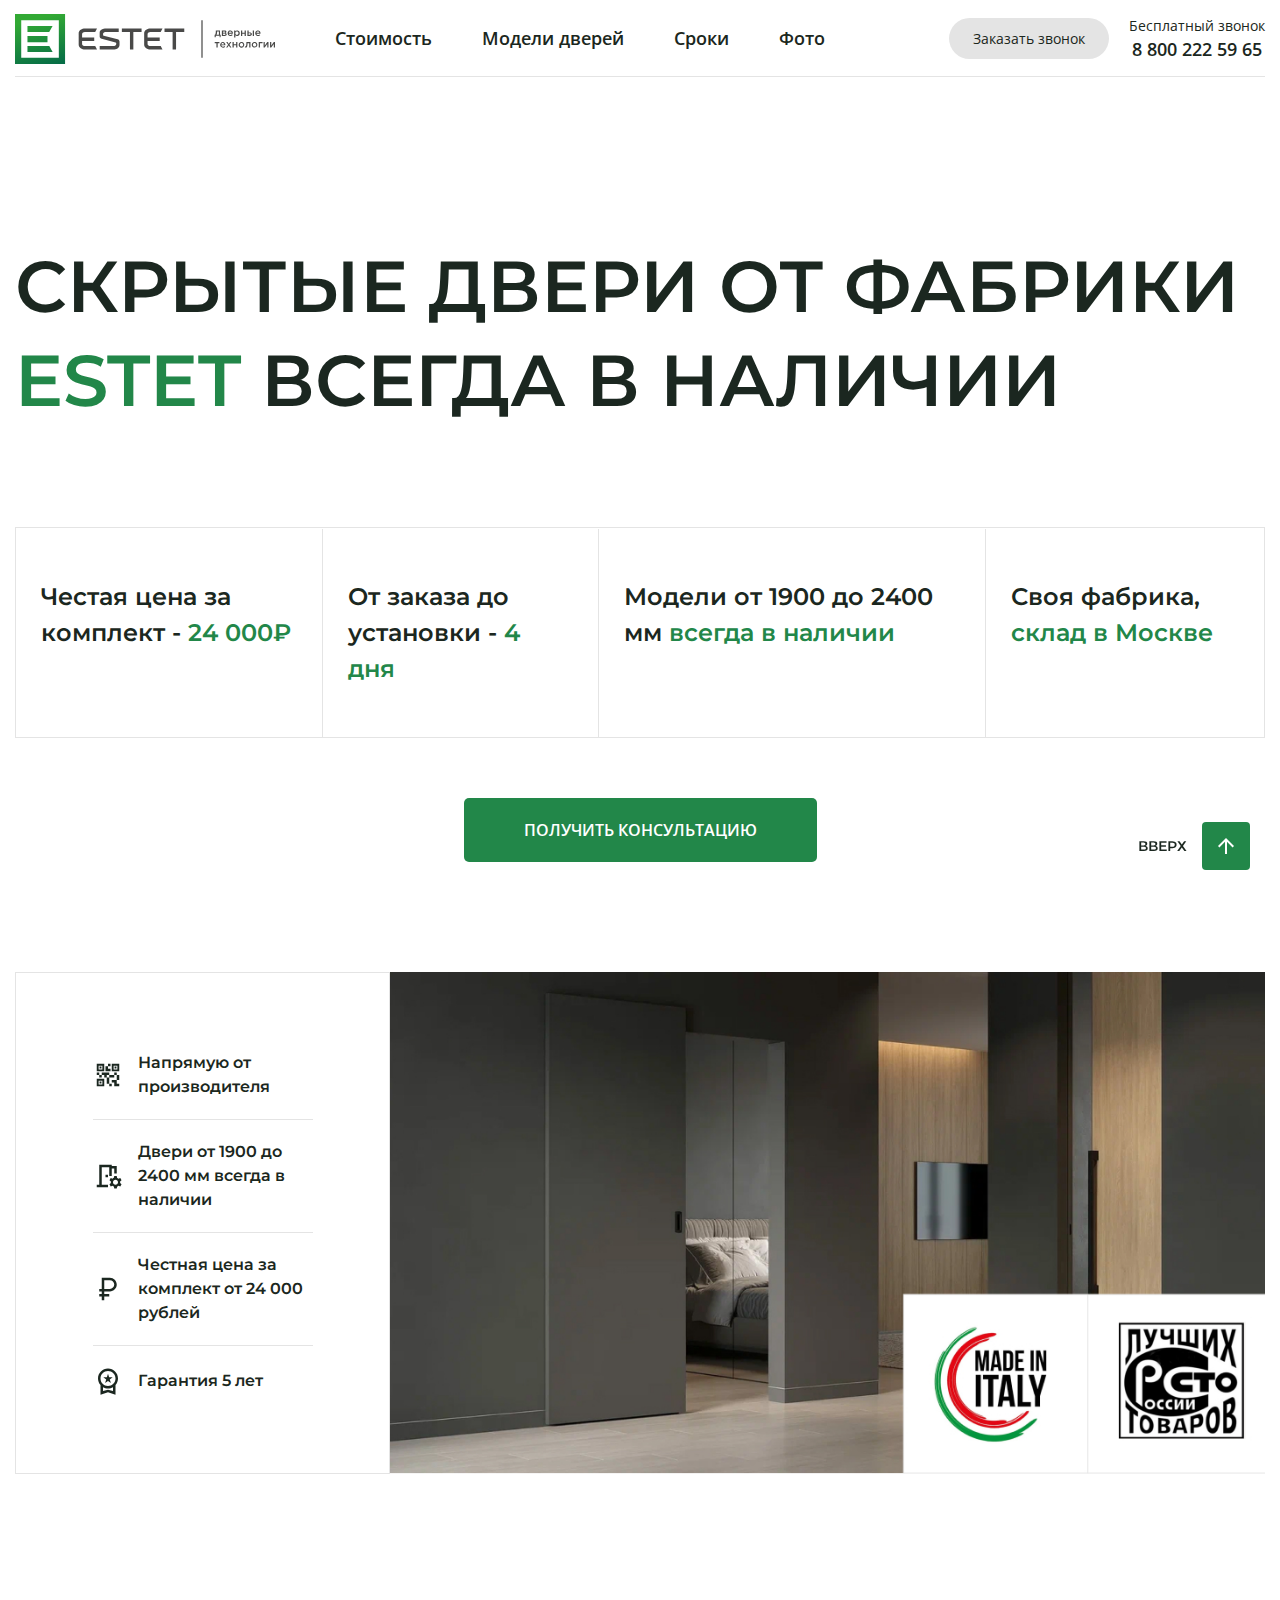
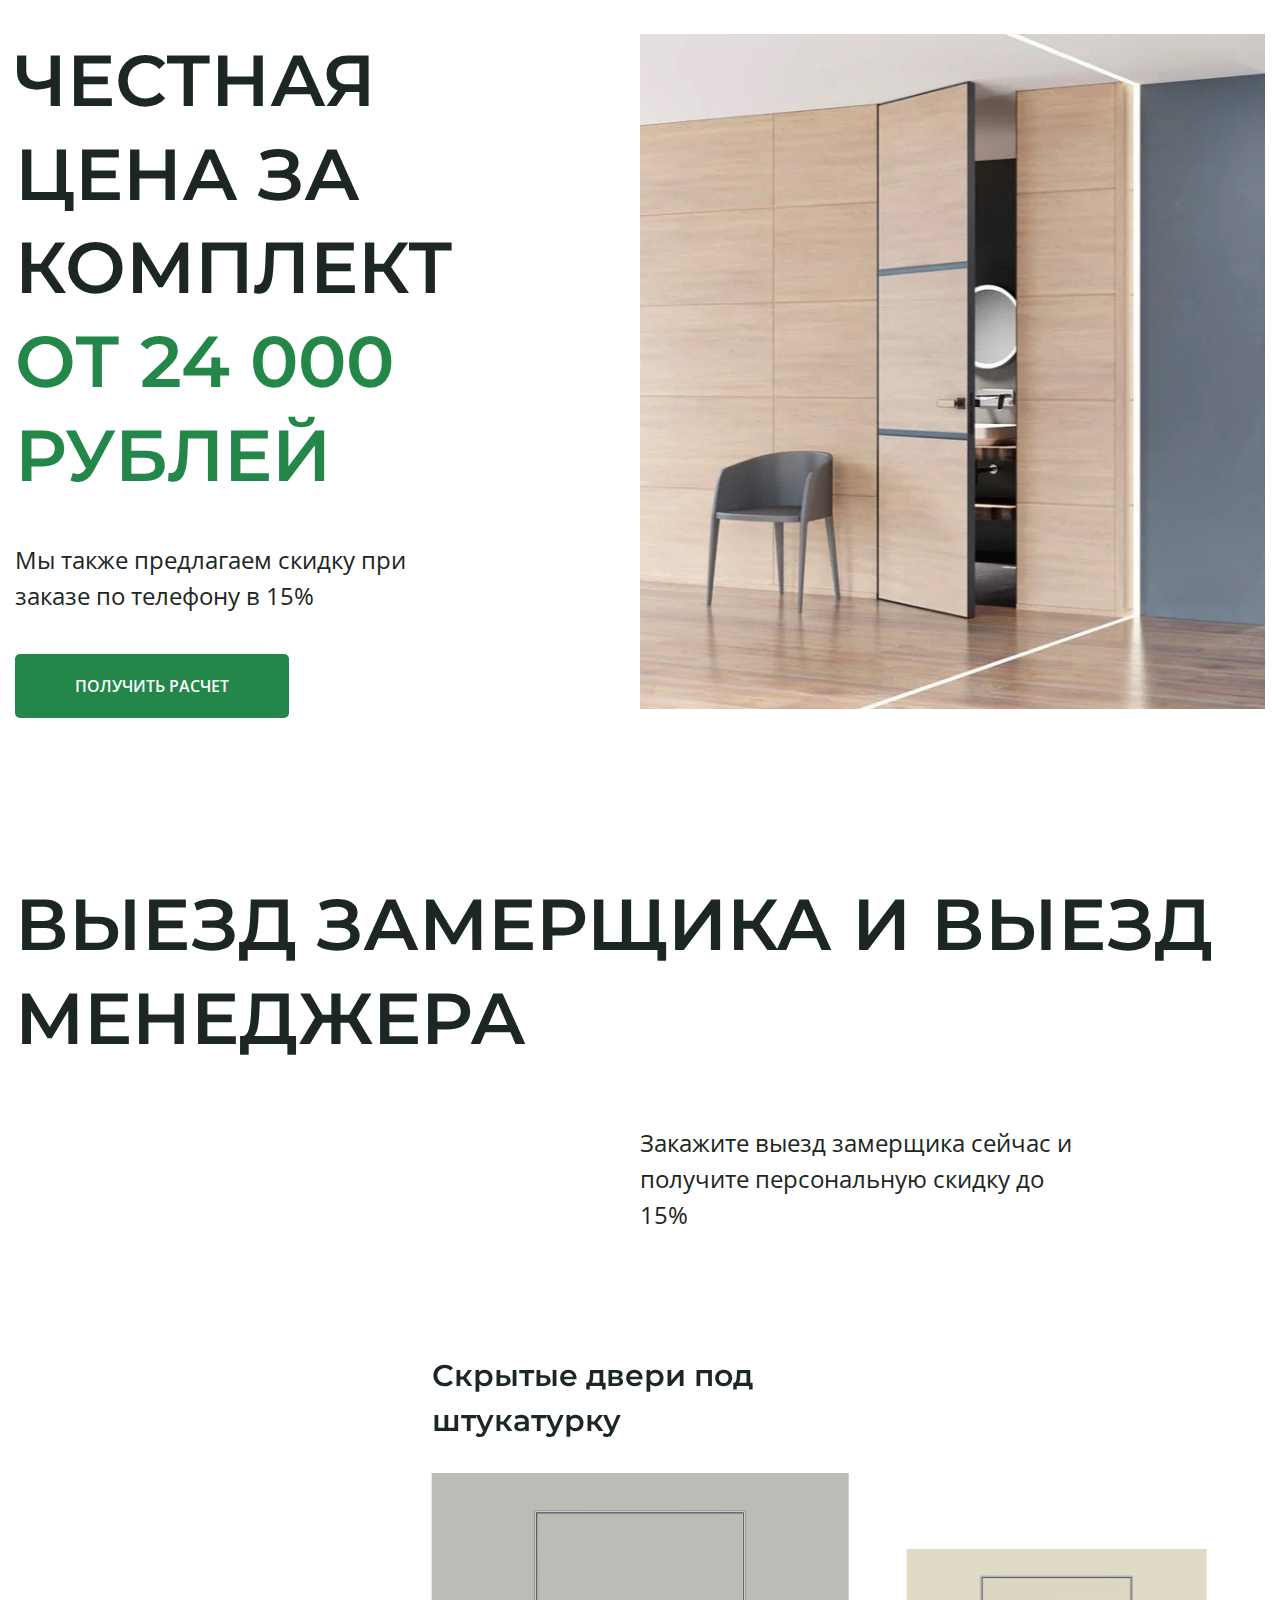
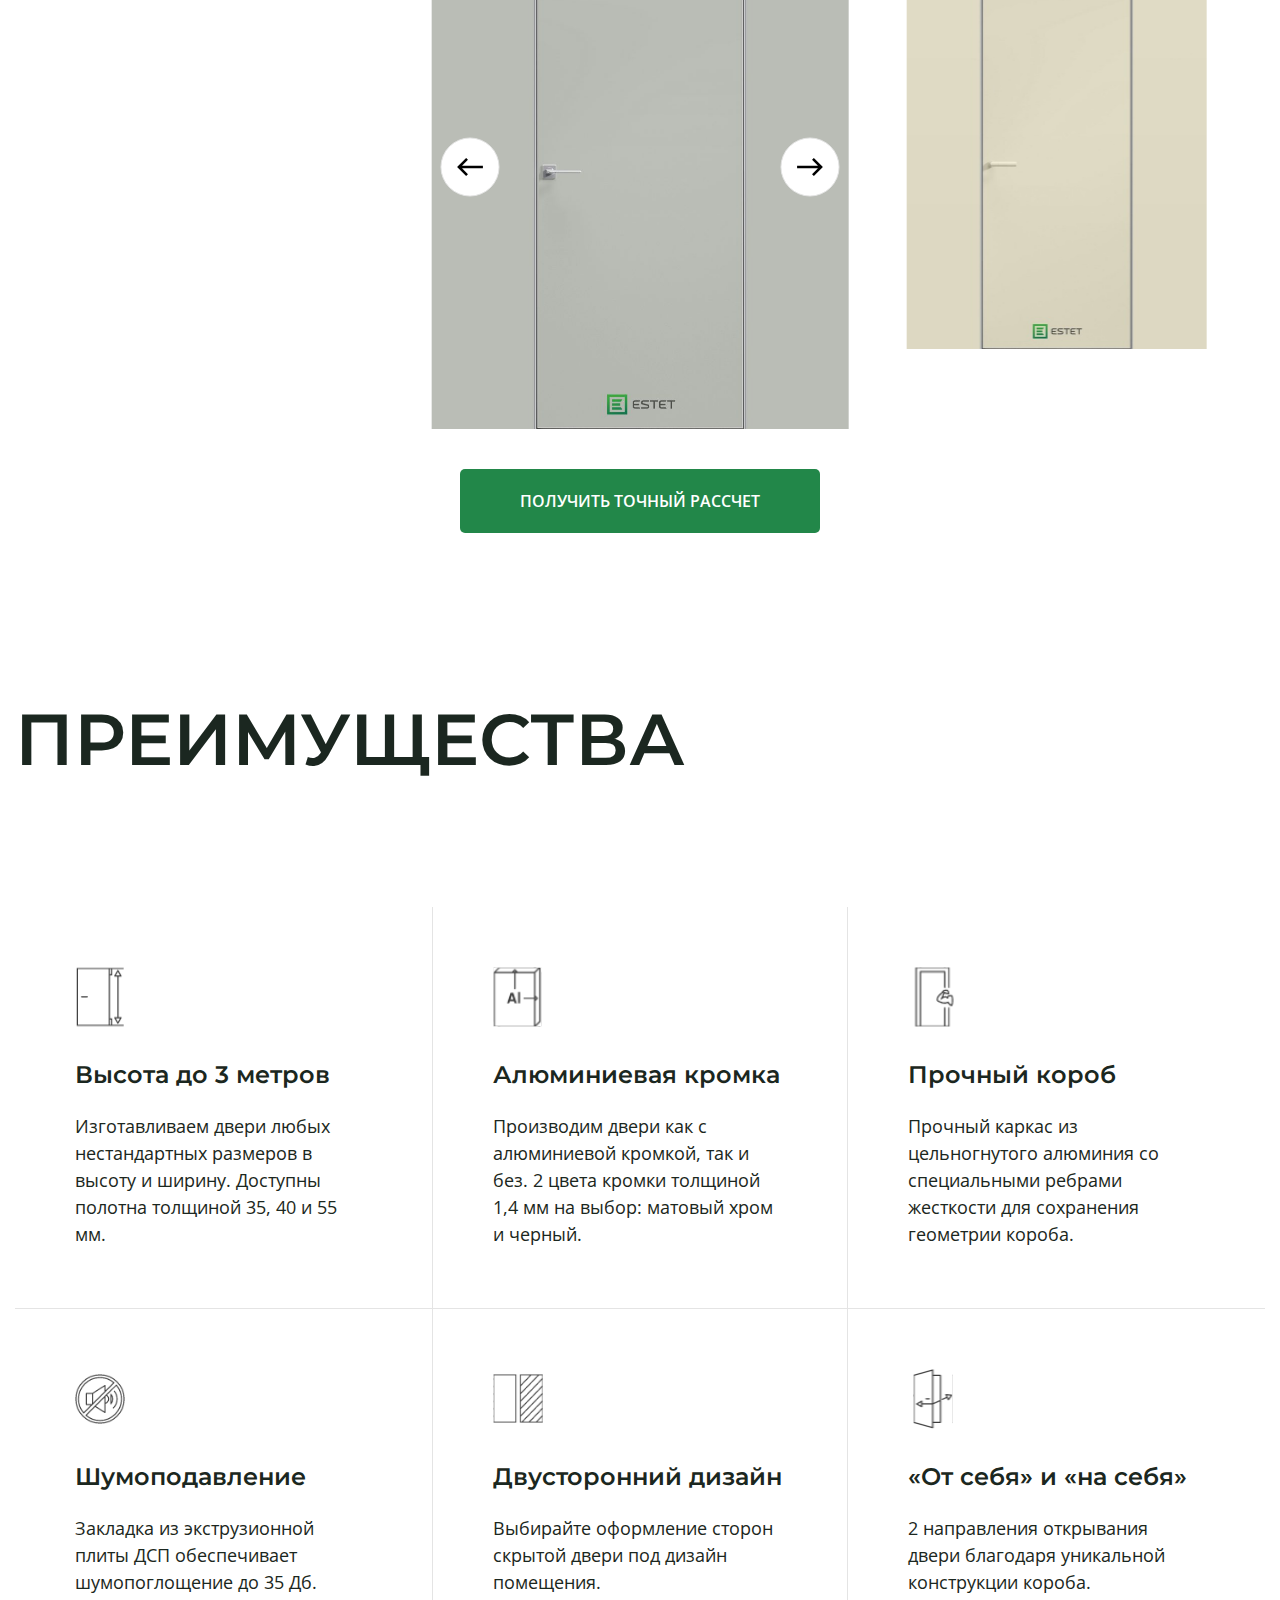
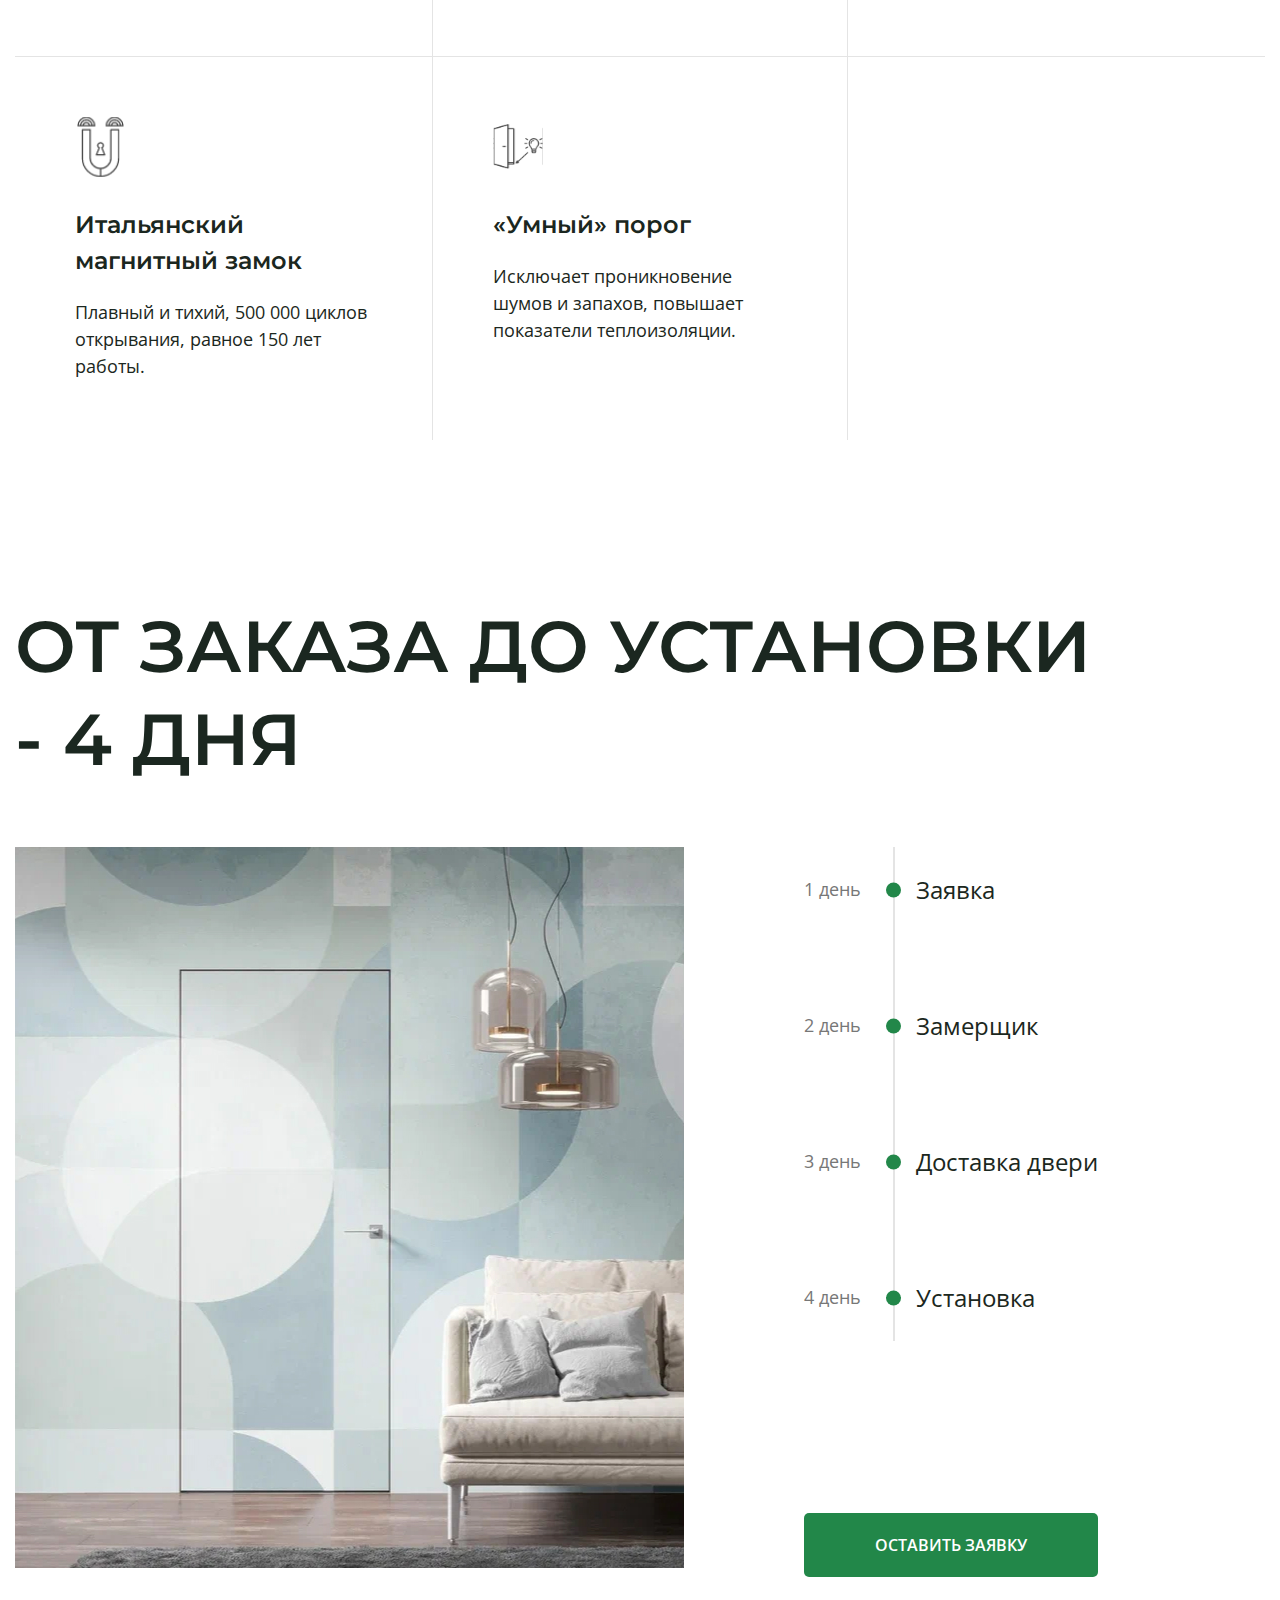
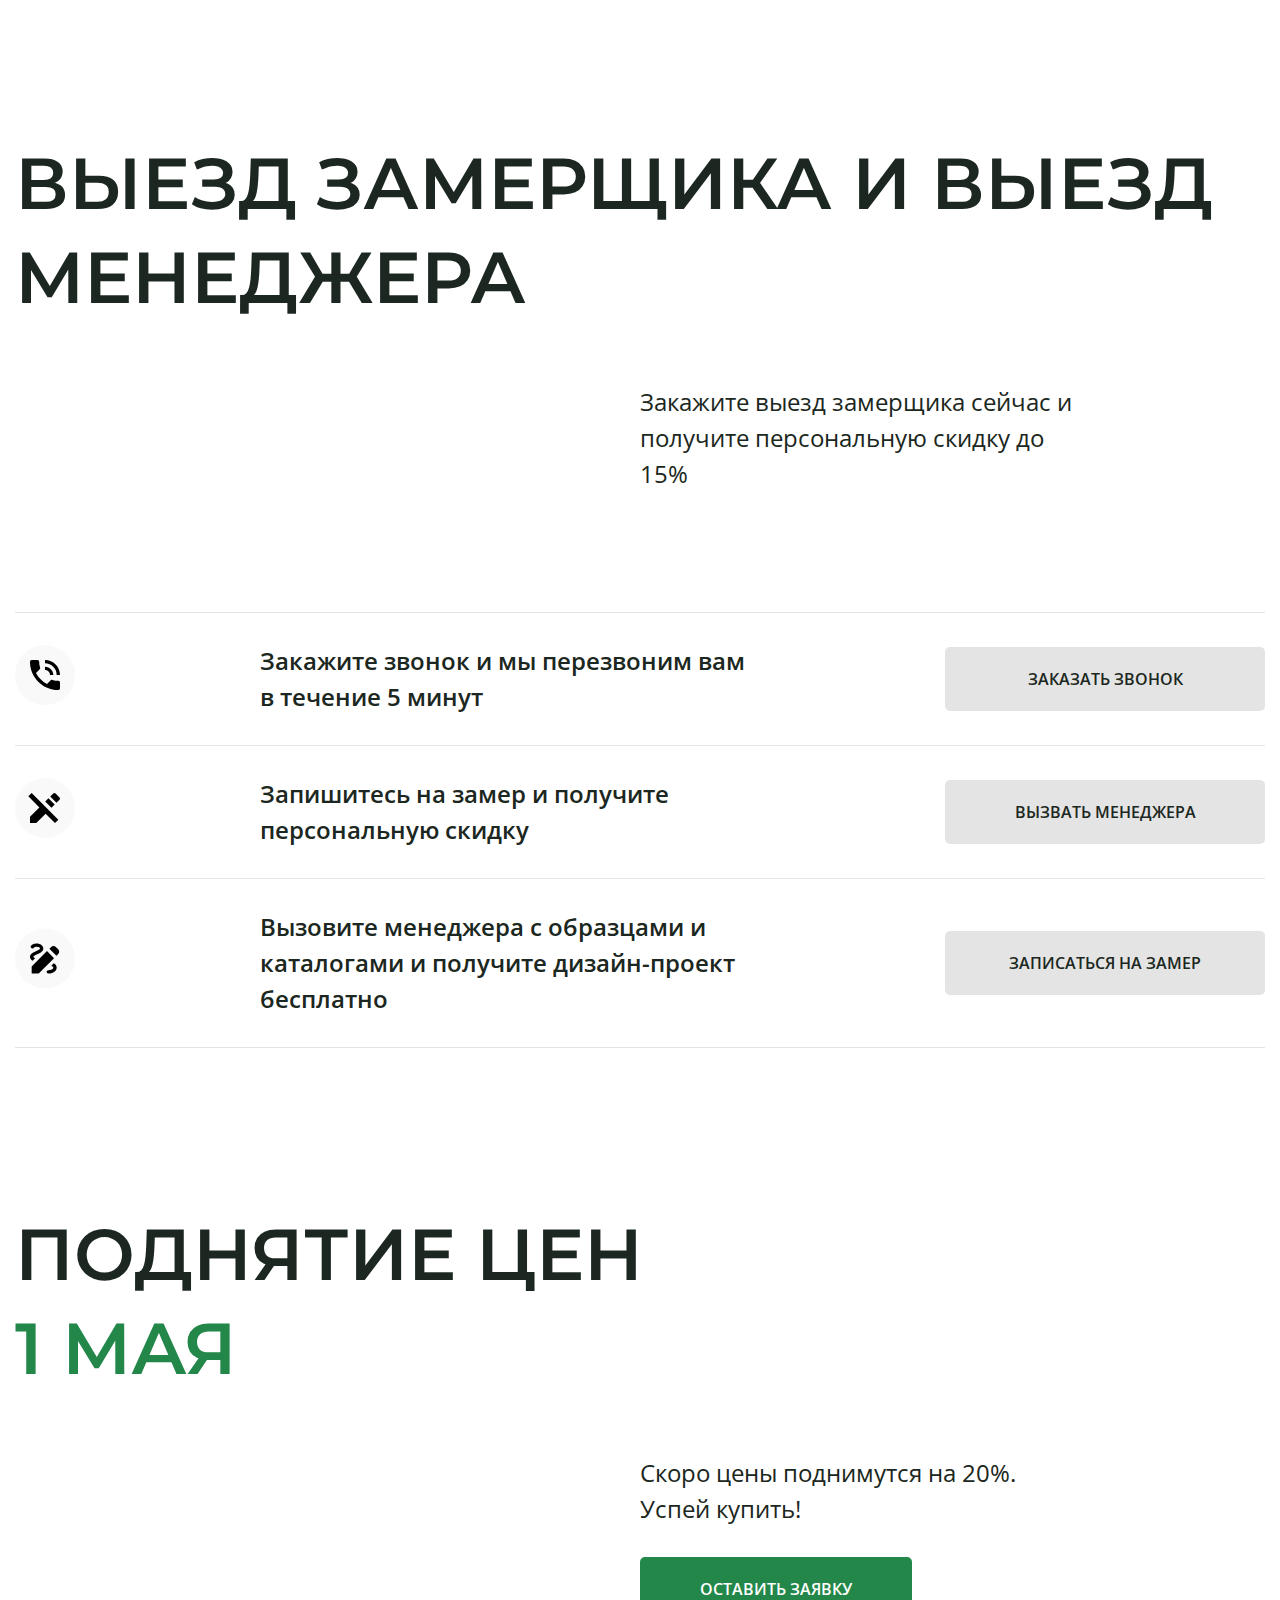
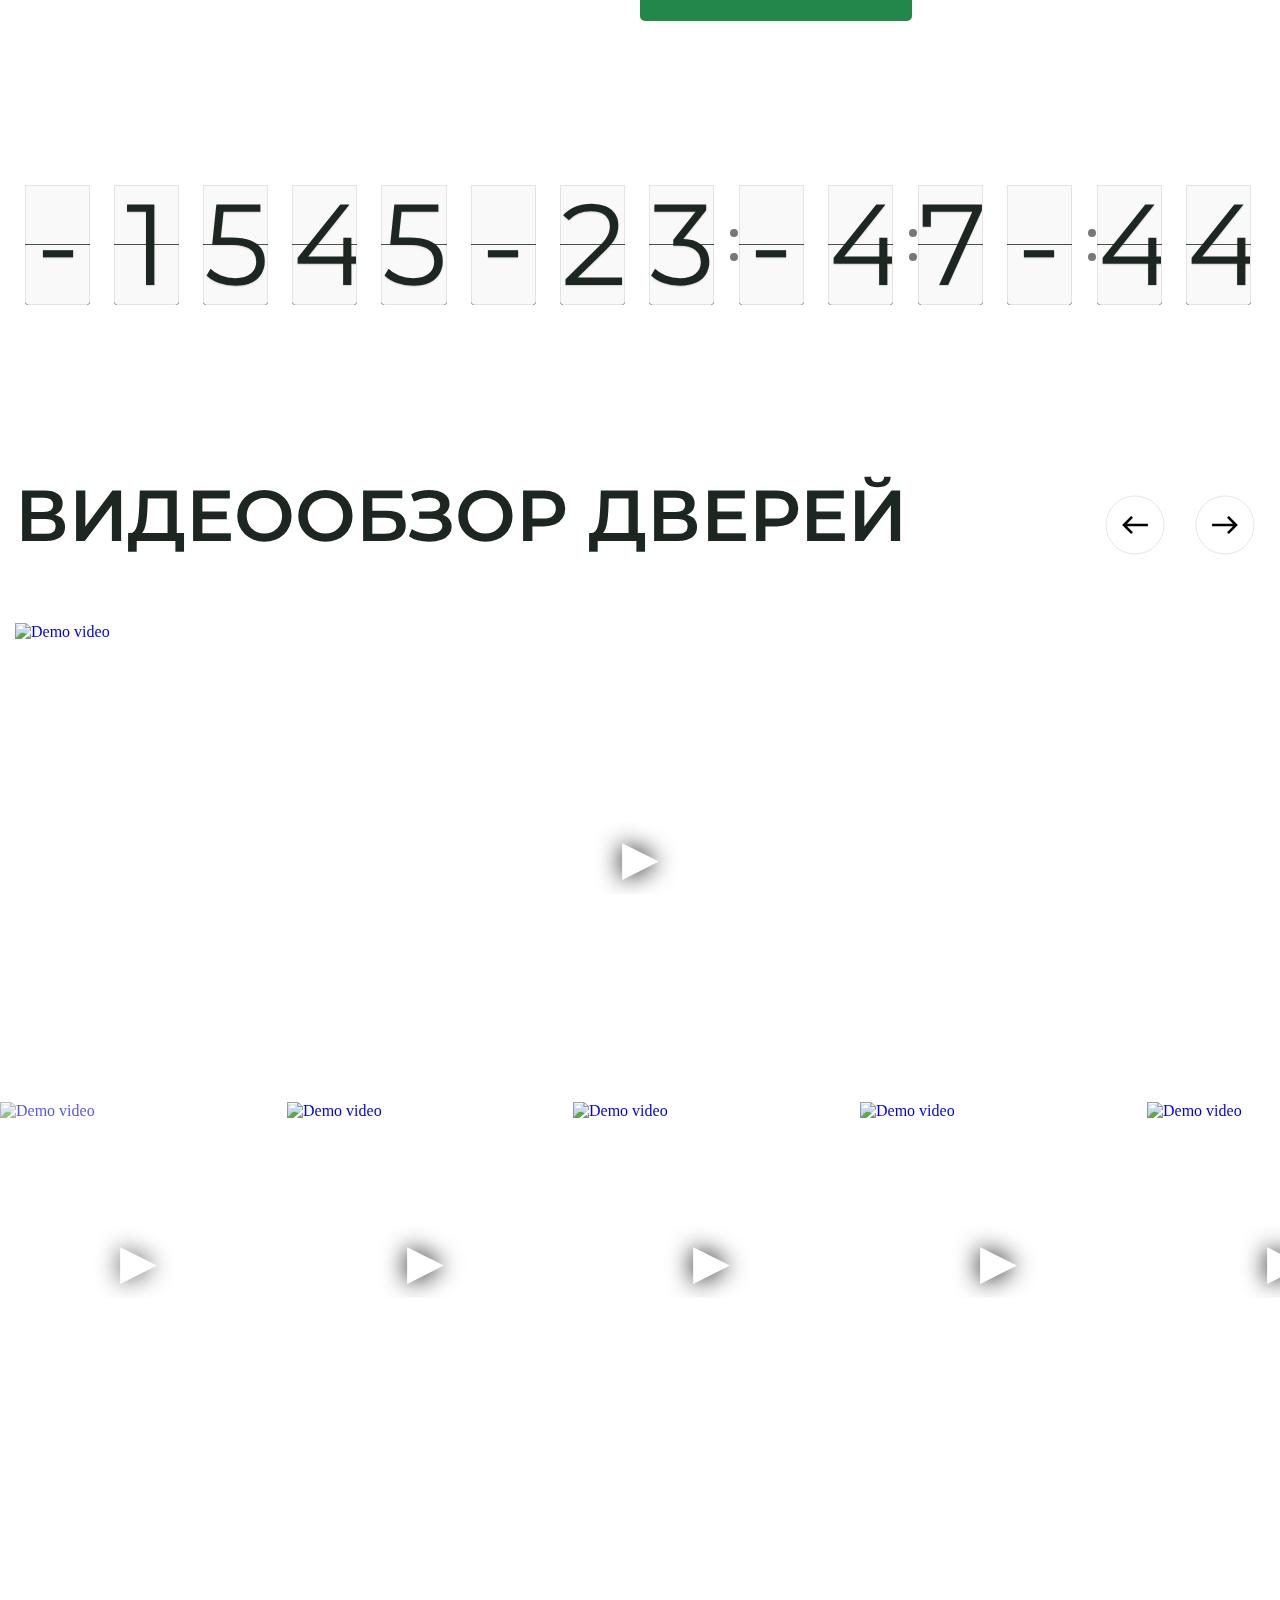
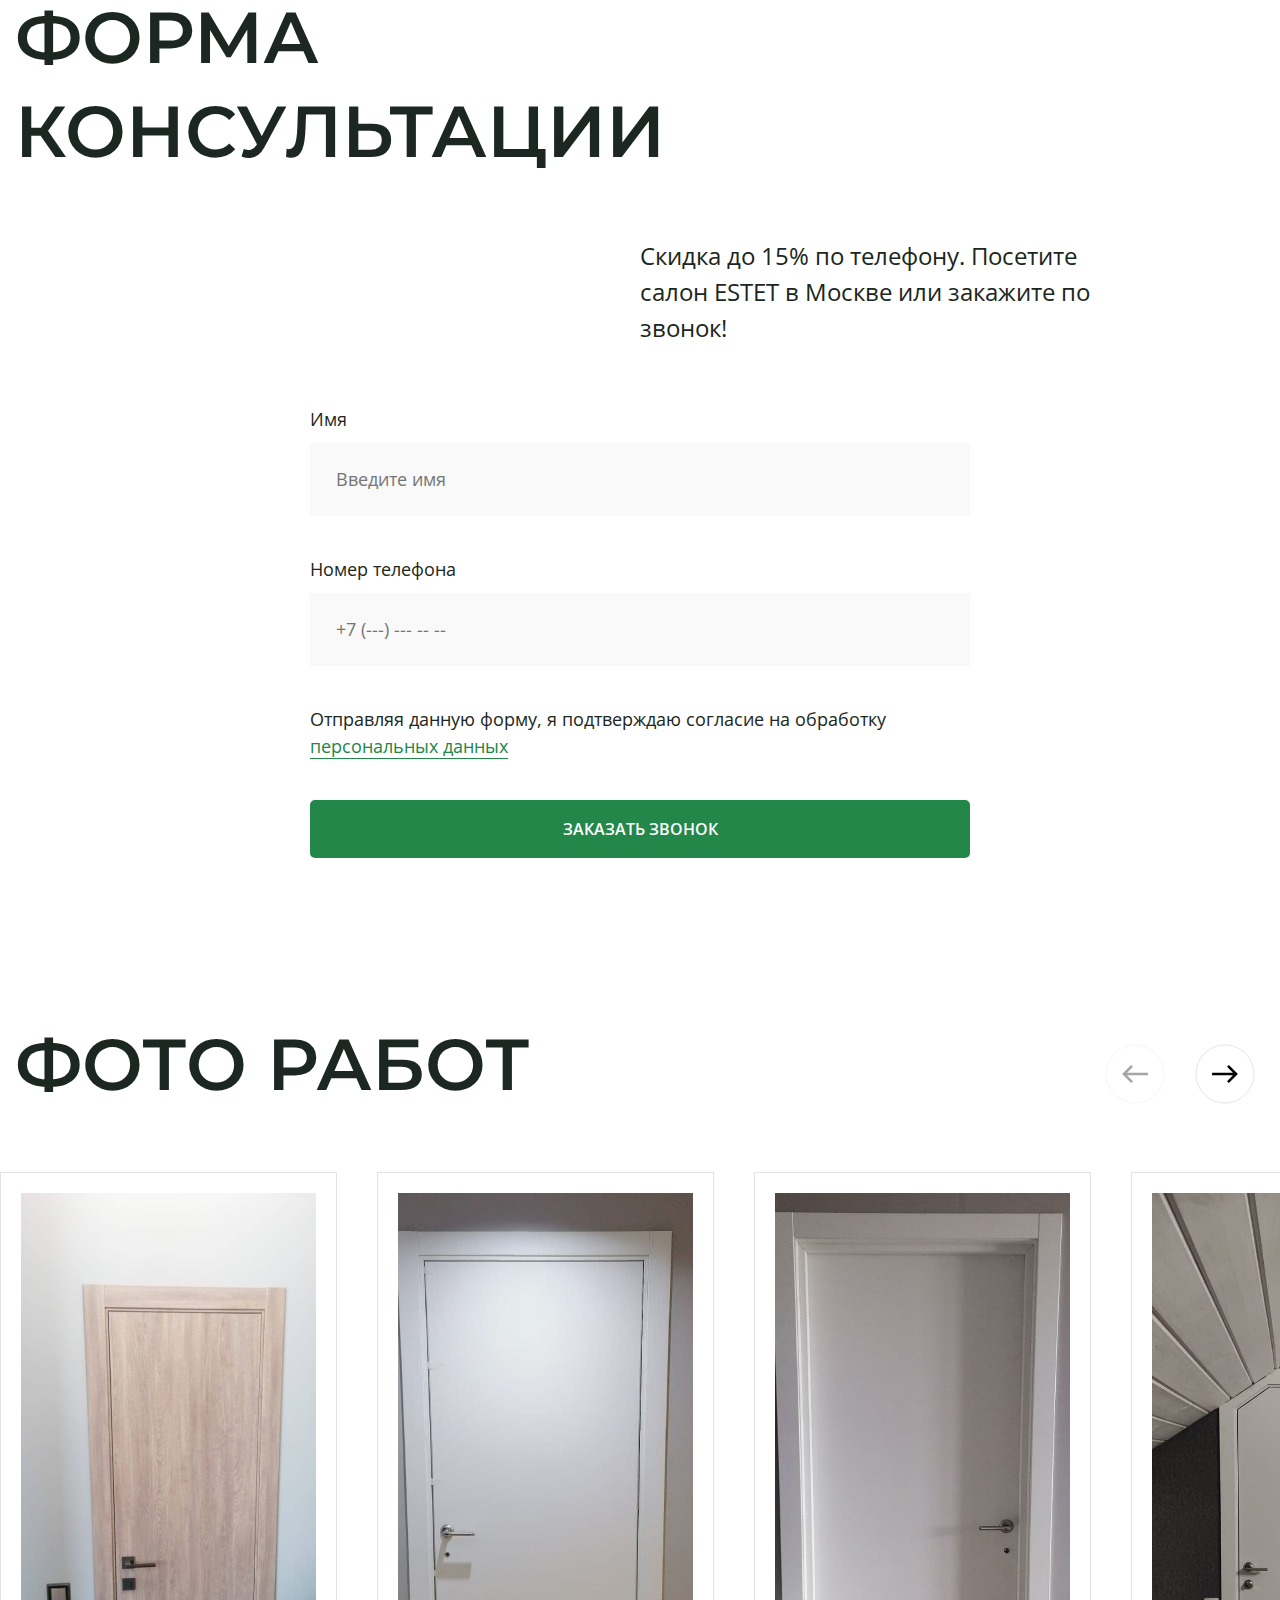
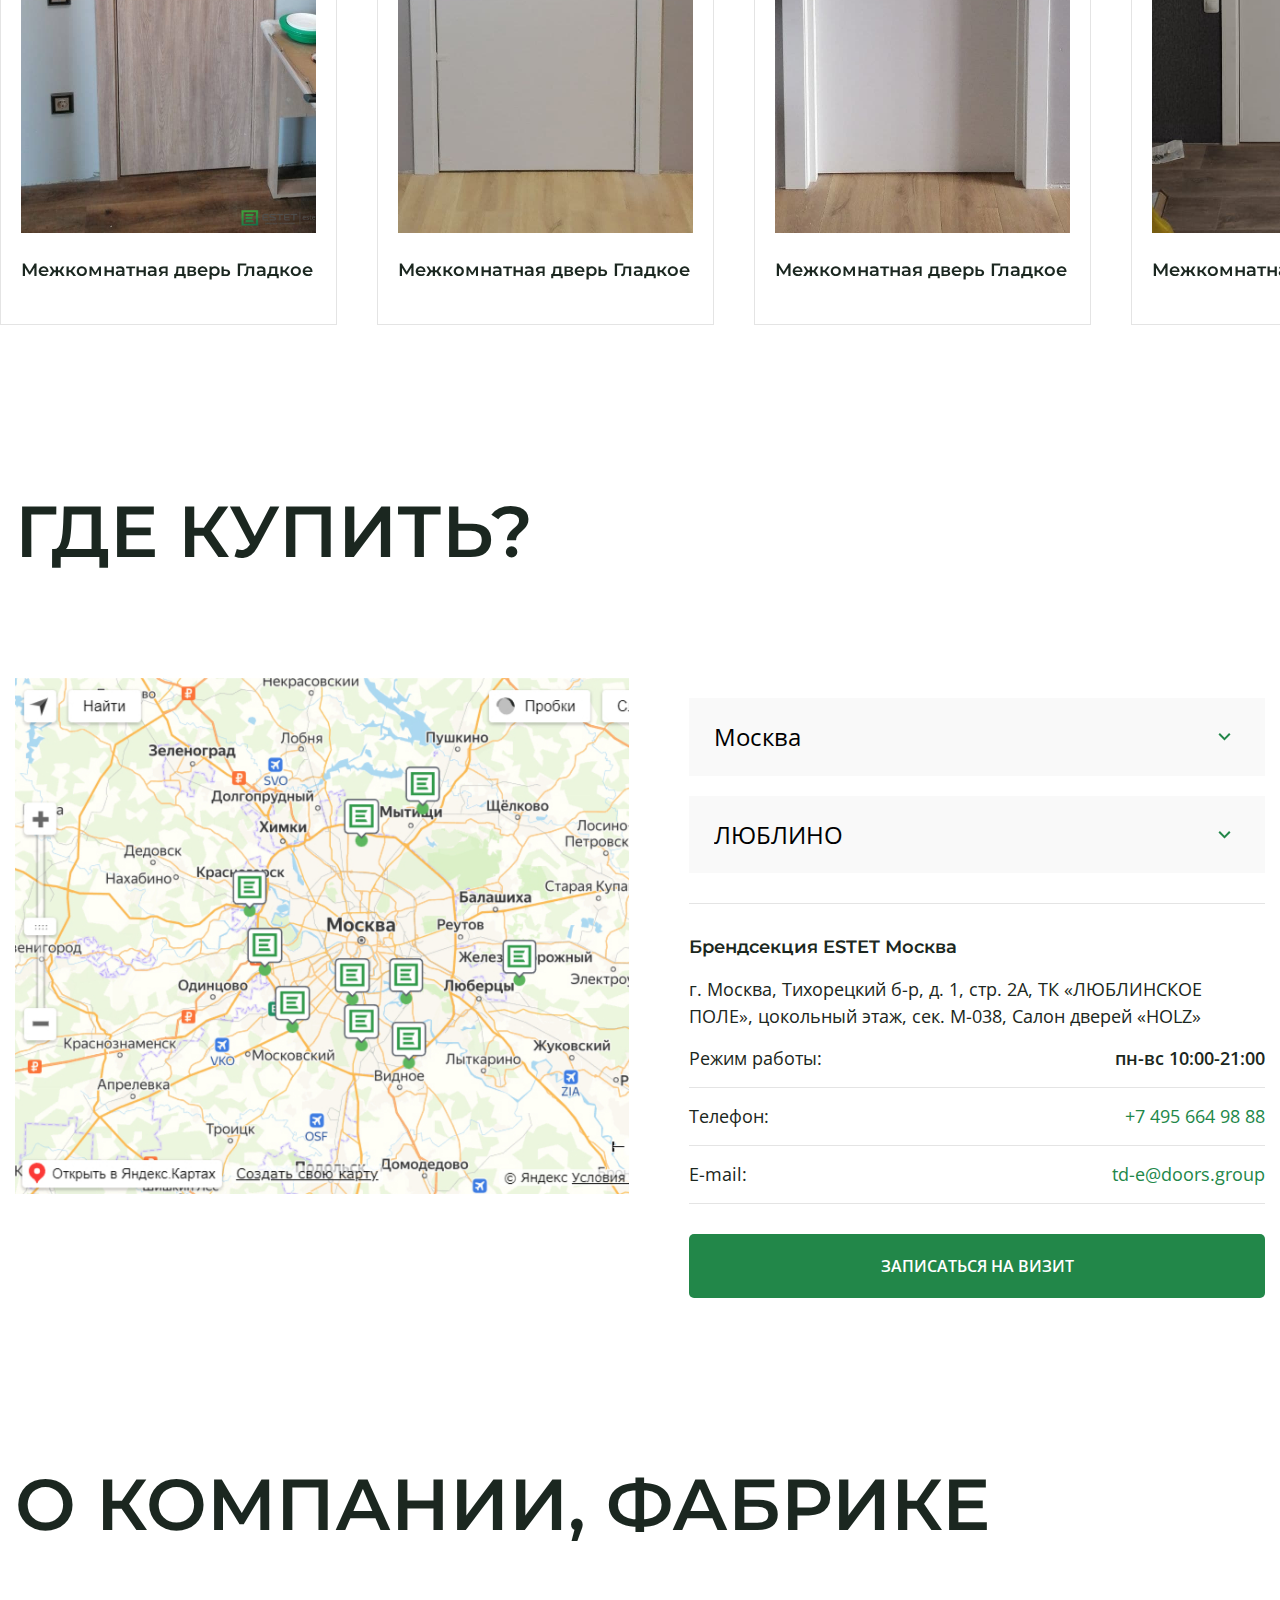
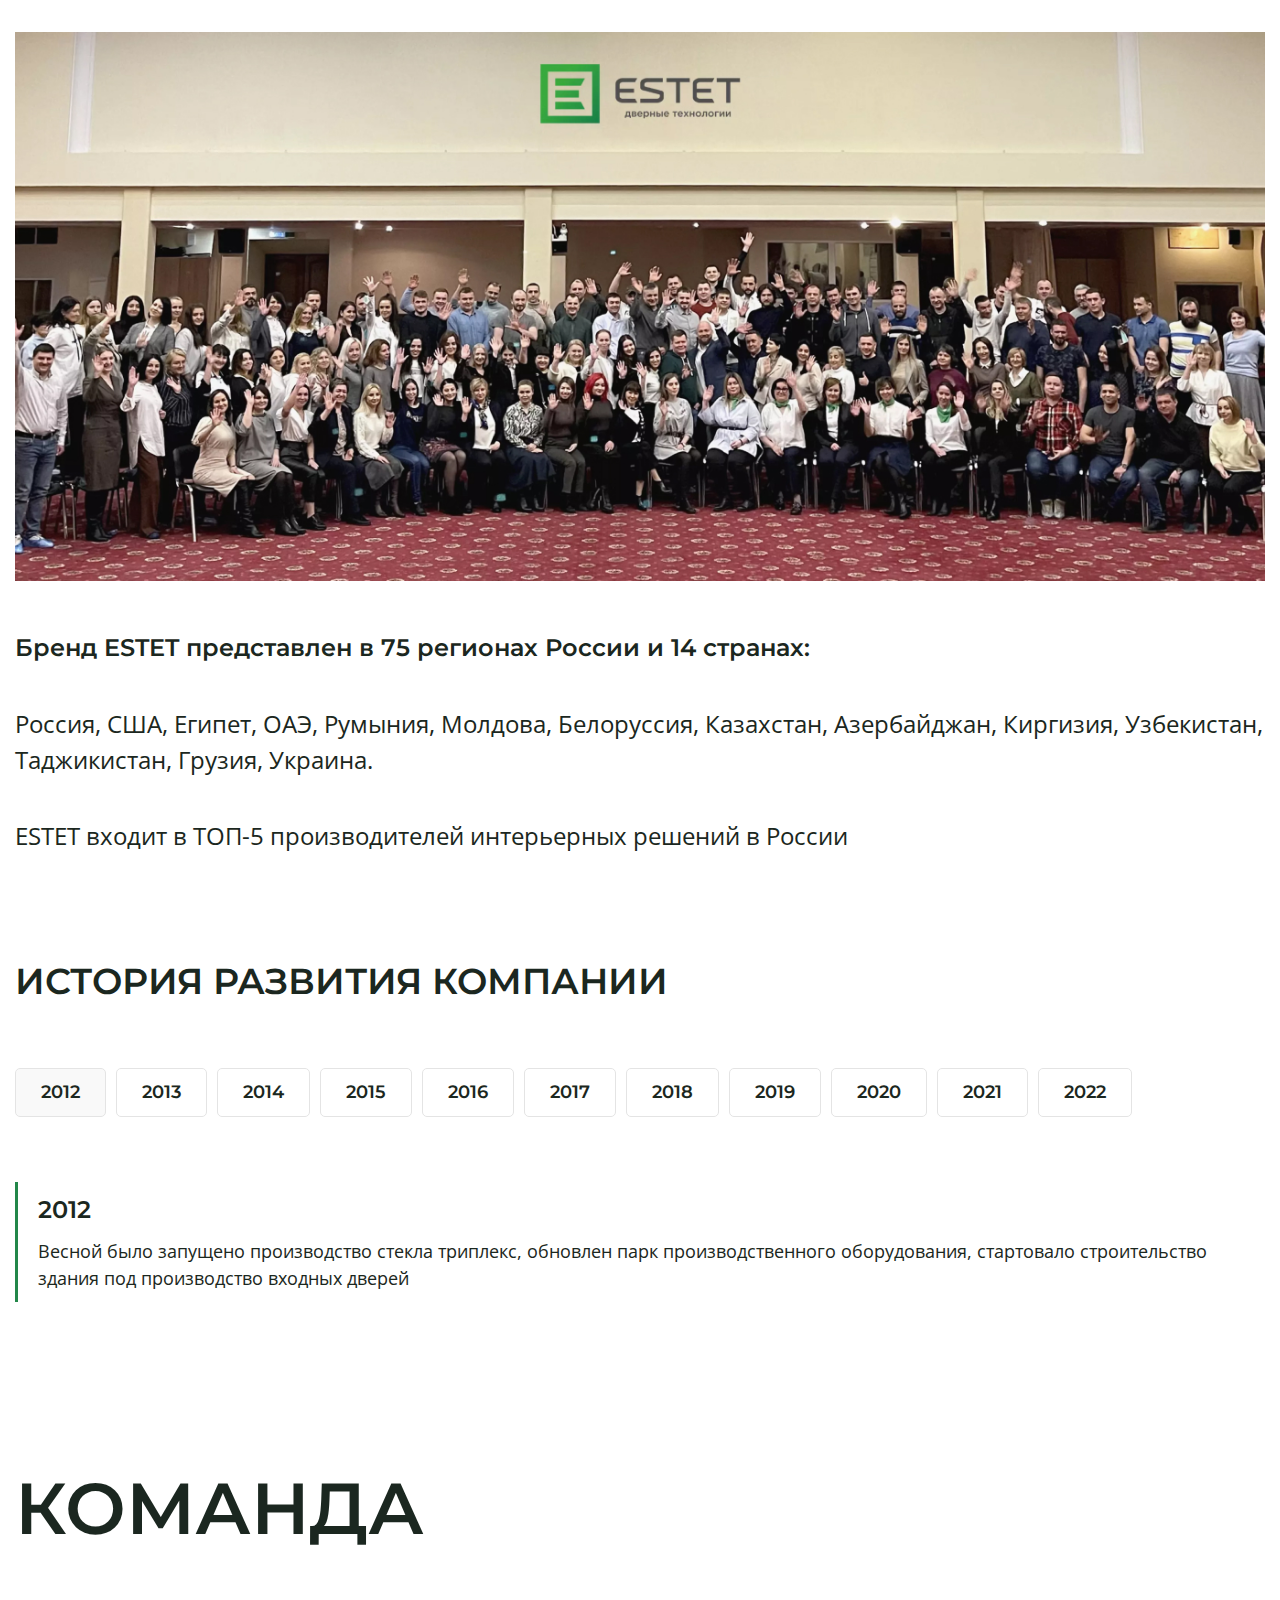
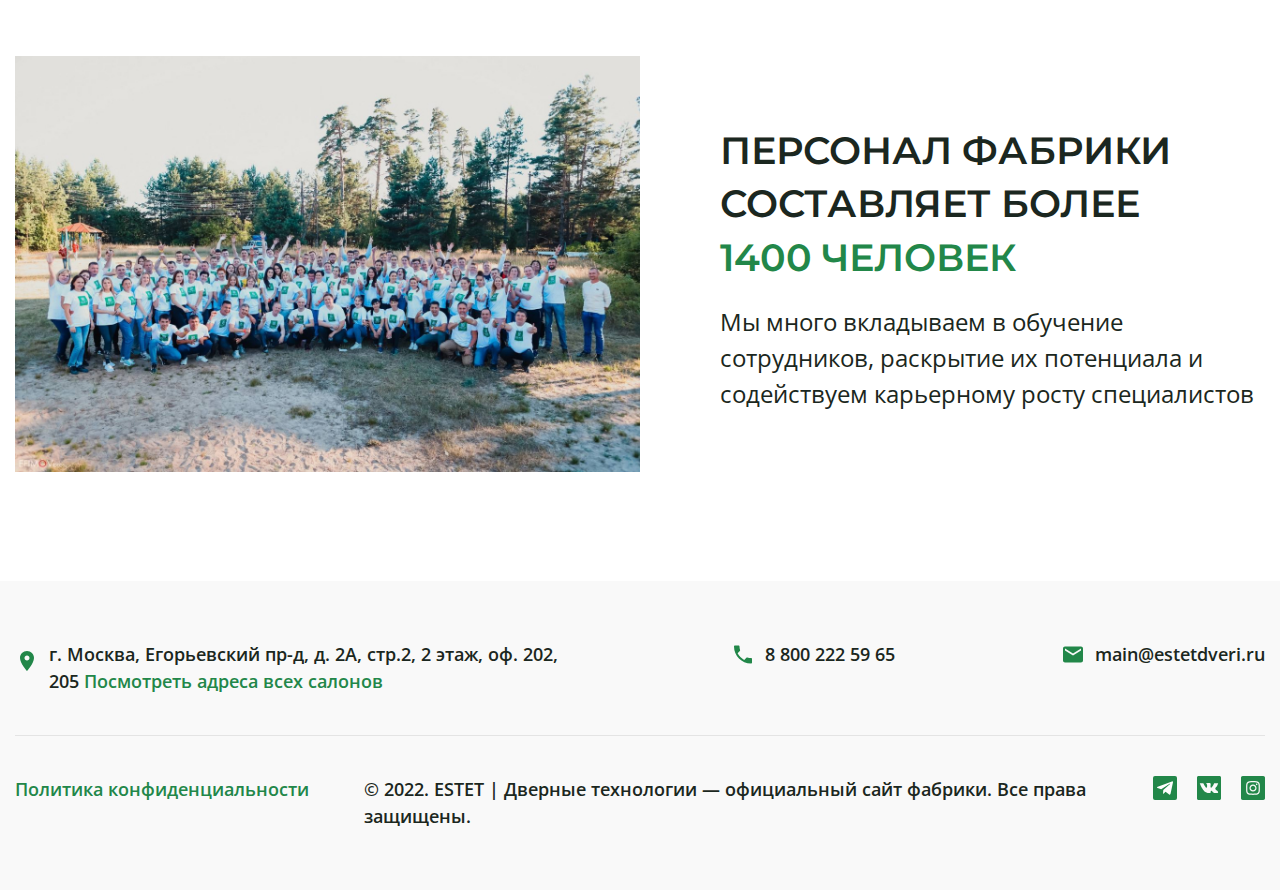
==== index.html @ 30a2b1b6 "add shop-city select logic" ====
<!DOCTYPE html>
<html lang="ru">
  <head>
    <meta charset="UTF-8" />
    <meta http-equiv="X-UA-Compatible" content="IE=edge" />
    <meta name="viewport" content="width=device-width, initial-scale=1.0" />
    <title>Estet</title>
    <link rel="preconnect" href="https://fonts.googleapis.com" />
    <link rel="preconnect" href="https://fonts.gstatic.com" crossorigin />
    <link
      href="https://fonts.googleapis.com/css2?family=Montserrat:wght@400;600&family=Open+Sans:wght@400;600&display=swap"
      rel="stylesheet"
    />
    <link
      rel="stylesheet"
      href="https://unpkg.com/swiper@8/swiper-bundle.min.css"
    />
    <link
      rel="stylesheet"
      href="https://unpkg.com/simplebar@latest/dist/simplebar.css"
    />
    <link
      rel="stylesheet"
      href="https://cdnjs.cloudflare.com/ajax/libs/fancybox/3.5.7/jquery.fancybox.min.css"
      integrity="sha512-H9jrZiiopUdsLpg94A333EfumgUBpO9MdbxStdeITo+KEIMaNfHNvwyjjDJb+ERPaRS6DpyRlKbvPUasNItRyw=="
      crossorigin="anonymous"
      referrerpolicy="no-referrer"
    />
    <link rel="stylesheet" href="css/normalize.css" />
    <link
      rel="stylesheet"
      type="text/css"
      href="flipclock/compiled/flipclock.css"
    />
    <link rel="stylesheet" href="css/style.css" />
  </head>
  <body>
    <!-- burger -->
    <header class="header">
      <div class="container">
        <div class="header__body">
          <!-- logo -->
          <a href="/" class="header__logo">
            <img
              class="header__logo-img"
              data-src="img/logo.svg"
              alt="Логотип"
            />
          </a>
          <!-- burger -->
          <div class="header__burger">
            <span></span>
            <span></span>
            <span></span>
          </div>
          <!-- navigation -->
          <nav class="header__menu">
            <!-- header__list -->
            <div class="main-menu">
              <h3 class="main-menu__title">Меню</h3>
              <div class="header__list">
                <ul class="main-menu__list">
                  <li class="main-menu__li">
                    <a href="#cost" class="header__link link-hover">
                      Стоимость
                    </a>
                  </li>
                  <li class="main-menu__li">
                    <a href="#doors-models" class="header__link link-hover">
                      Модели дверей
                    </a>
                  </li>
                  <li class="main-menu__li">
                    <a href="#term" class="header__link link-hover"> Сроки </a>
                  </li>
                  <li class="main-menu__li">
                    <a href="#photo-gallery" class="header__link link-hover">
                      Фото
                    </a>
                  </li>
                </ul>
              </div>
            </div>
          </nav>
          <!-- callback -->
          <div class="header__callback">
            <a data-fancybox data-src="#main-popup" class="btn-callback"
              >Заказать звонок</a
            >
            <div class="header__phone-wrap">
              <span class="header__phone-span">Бесплатный звонок</span>
              <a class="header__phone-link" href="tel:8 800 222 59 65">
                <span class="header__phone-txt">8 800 222 59 65</span>
                <img
                  class="header__phone-icon"
                  data-src="img/icons/menu-phone.svg"
                  alt="Позвонить"
                />
              </a>
            </div>
          </div>
        </div>
      </div>
    </header>
    <!-- burger -->
    <main class="main">
      <section class="section-page1">
        <div class="page1">
          <div class="container">
            <h1 class="page1__title">
              Скрытые двери от фабрики
              <span class="active-color">Estet</span> всегда в наличии
            </h1>
            <div class="page1-descr">
              <div class="page1-descr__item">
                <p class="page1-descr__txt">
                  Честая цена за комплект -
                  <span class="active-color">24 000₽</span>
                </p>
              </div>
              <div class="page1-descr__item">
                <p class="page1-descr__txt">
                  От заказа до установки -
                  <span class="active-color">4 дня</span>
                </p>
              </div>
              <div class="page1-descr__item">
                <p class="page1-descr__txt">
                  Модели от 1900 до 2400 мм
                  <span class="active-color">всегда в наличии</span>
                </p>
              </div>
              <div class="page1-descr__item">
                <p class="page1-descr__txt">
                  Своя фабрика, <span class="active-color">склад в Москве</span>
                </p>
              </div>
            </div>
            <div class="page1__btn-wrap">
              <a data-fancybox data-src="#main-popup" class="main-btn"
                >получить консультацию</a
              >
            </div>
          </div>
        </div>
        <div class="container">
          <div class="page1-credits">
            <div class="page1-credits__item">
              <ul class="page1-credits__list">
                <li class="page1-credits__li">
                  <p class="credits">
                    <img
                      class="credits__icon"
                      data-src="img/icons/1block/qr.svg"
                      alt="Куар код"
                    />
                    <span class="credits__txt">
                      Напрямую от производителя
                    </span>
                  </p>
                </li>
                <li class="page1-credits__li">
                  <p class="credits">
                    <img
                      class="credits__icon"
                      data-src="img/icons/1block/doors-set.svg"
                      alt="Куар код"
                    />
                    <span class="credits__txt">
                      Двери от 1900 до 2400 мм всегда в наличии
                    </span>
                  </p>
                </li>
                <li class="page1-credits__li">
                  <p class="credits">
                    <img
                      class="credits__icon"
                      data-src="img/icons/1block/rub.svg"
                      alt="Куар код"
                    />
                    <span class="credits__txt">
                      Честная цена за комплект от 24 000 рублей
                    </span>
                  </p>
                </li>
                <li class="page1-credits__li">
                  <p class="credits">
                    <img
                      class="credits__icon"
                      data-src="img/icons/1block/escrow.svg"
                      alt="Куар код"
                    />
                    <span class="credits__txt"> Гарантия 5 лет </span>
                  </p>
                </li>
              </ul>
            </div>
            <div class="page1-credits__item">
              <picture>
                <source
                  srcset="img/img-credits.jpg"
                  media="(min-width: 550px)"
                />
                <img
                  data-src="img/img-credits-mob.jpg"
                  alt="Раздвижная дверь. Сделано в Италии"
                  class="page1-credits__img"
                />
              </picture>
            </div>
          </div>
        </div>
      </section>
      <section id="cost" class="section-price-promo">
        <div class="container">
          <div class="price-promo">
            <div class="price-promo__item">
              <h2 class="price-promo__title">
                Честная цена за комплект
                <span class="active-color db">от 24 000 рублей</span>
              </h2>
              <span class="price-promo__sub-title">
                Мы также предлагаем скидку при заказе по телефону в 15%
              </span>
              <a
                data-fancybox
                data-src="#main-popup"
                class="main-btn price-promo__btn"
                >Получить расчет</a
              >
            </div>
            <div class="price-promo__item">
              <img
                class="price-promo__img"
                data-src="img/open-door.jpg"
                alt="Открытая дверь"
              />
            </div>
          </div>
        </div>
      </section>
      <section id="doors-models" class="section section-types-doors">
        <div class="container">
          <h2>Выезд замерщика и выезд менеджера</h2>
          <div class="asymmetric">
            <p class="asymmetric__txt">
              Закажите выезд замерщика сейчас и получите персональную скидку до
              15%
            </p>
          </div>
          <div class="types-doors">
            <!-- Slider main container -->
            <div class="swiper swiper-types-doors">
              <!-- Additional required wrapper -->
              <div class="swiper-wrapper">
                <!-- Slides -->
                <div class="swiper-slide">
                  <div class="swiper-img-zoom">
                    <h3 class="swiper-types-doors__h3">
                      Скрытые двери под штукатурку
                    </h3>
                    <img
                      class="swiper-types-doors__img"
                      data-src="img/types-doors/stykatyrka.jpg"
                      alt="Раздвижная дверь"
                    />
                  </div>
                </div>
                <div class="swiper-slide">
                  <div class="swiper-img-zoom">
                    <h3 class="swiper-types-doors__h3">
                      Скрытые двери под покраску
                    </h3>
                    <img
                      class="swiper-types-doors__img"
                      data-src="img/types-doors/pokraska.jpg"
                      alt="Раздвижная дверь"
                    />
                  </div>
                </div>
                <div class="swiper-slide">
                  <div class="swiper-img-zoom">
                    <h3 class="swiper-types-doors__h3">
                      Скрытые двери со стеклом
                    </h3>
                    <img
                      class="swiper-types-doors__img"
                      data-src="img/types-doors/steklo.jpg"
                      alt="Раздвижная дверь"
                    />
                  </div>
                </div>
                <div class="swiper-slide">
                  <div class="swiper-img-zoom">
                    <h3 class="swiper-types-doors__h3">
                      Скрытые двери с зеркалом
                    </h3>
                    <img
                      class="swiper-types-doors__img"
                      data-src="img/types-doors/zerkalo.jpg"
                      alt="Раздвижная дверь"
                    />
                  </div>
                </div>
                <div class="swiper-slide">
                  <div class="swiper-img-zoom">
                    <h3 class="swiper-types-doors__h3">
                      Скрытые двери с увеличинной толщиной
                    </h3>
                    <img
                      class="swiper-types-doors__img"
                      data-src="img/types-doors/tolst.jpg"
                      alt="Раздвижная дверь"
                    />
                  </div>
                </div>
              </div>
              <!-- If we need navigation buttons -->
              <div class="swiper-button-prev"></div>
              <div class="swiper-button-next"></div>
            </div>
          </div>
          <div class="section-types-doors__btn-wrap">
            <a data-fancybox data-src="#main-popup" class="main-btn"
              >Получить точный рассчет</a
            >
          </div>
        </div>
      </section>
      <section class="section section-advantages">
        <div class="container">
          <h2 class="section-advantages__title">Преимущества</h2>
          <div class="advantages">
            <div id="accordion" class="accordion">
              <div class="accordion__item">
                <h3 class="accordion__title">
                  <img
                    class="accordion__icon"
                    data-src="img/icons/advantages/1.svg"
                    alt=""
                  />
                  <span class="accordion__title-txt">Высота до 3 метров</span>
                </h3>
                <div class="accordion__text">
                  <p>
                    Изготавливаем двери любых нестандартных размеров в высоту и
                    ширину. Доступны полотна толщиной 35, 40 и 55 мм.
                  </p>
                </div>
              </div>
              <div class="accordion__item">
                <h3 class="accordion__title">
                  <img
                    class="accordion__icon"
                    data-src="img/icons/advantages/2.svg"
                    alt=""
                  />
                  <span class="accordion__title-txt">Алюминиевая кромка</span>
                </h3>
                <div class="accordion__text">
                  <p>
                    Производим двери как с алюминиевой кромкой, так и без. 2
                    цвета кромки толщиной 1,4 мм на выбор: матовый хром и
                    черный.
                  </p>
                </div>
              </div>
              <div class="accordion__item">
                <h3 class="accordion__title">
                  <img
                    class="accordion__icon"
                    data-src="img/icons/advantages/3.svg"
                    alt=""
                  />
                  <span class="accordion__title-txt">Прочный короб</span>
                </h3>
                <div class="accordion__text">
                  <p>
                    Прочный каркас из цельногнутого алюминия со специальными
                    ребрами жесткости для сохранения геометрии короба.
                  </p>
                </div>
              </div>
              <div class="accordion__item">
                <h3 class="accordion__title">
                  <img
                    class="accordion__icon"
                    data-src="img/icons/advantages/4.svg"
                    alt=""
                  />
                  <span class="accordion__title-txt">Шумоподавление</span>
                </h3>
                <div class="accordion__text">
                  <p>
                    Закладка из экструзионной плиты ДСП обеспечивает
                    шумопоглощение до 35 Дб.
                  </p>
                </div>
              </div>
              <div class="accordion__item">
                <h3 class="accordion__title">
                  <img
                    class="accordion__icon"
                    data-src="img/icons/advantages/5.svg"
                    alt=""
                  />
                  <span class="accordion__title-txt">Двусторонний дизайн</span>
                </h3>
                <div class="accordion__text">
                  <p>
                    Выбирайте оформление сторон скрытой двери под дизайн
                    помещения.
                  </p>
                </div>
              </div>
              <div class="accordion__item">
                <h3 class="accordion__title">
                  <img
                    class="accordion__icon"
                    data-src="img/icons/advantages/6.svg"
                    alt=""
                  />
                  <span class="accordion__title-txt"
                    >«От себя» и «на себя»</span
                  >
                </h3>
                <div class="accordion__text">
                  <p>
                    2 направления открывания двери благодаря уникальной
                    конструкции короба.
                  </p>
                </div>
              </div>
              <div class="accordion__item">
                <h3 class="accordion__title">
                  <img
                    class="accordion__icon"
                    data-src="img/icons/advantages/7.svg"
                    alt=""
                  />
                  <span class="accordion__title-txt"
                    >Итальянский магнитный замок</span
                  >
                </h3>
                <div class="accordion__text">
                  <p>
                    Плавный и тихий, 500 000 циклов открывания, равное 150 лет
                    работы.
                  </p>
                </div>
              </div>
              <div class="accordion__item">
                <h3 class="accordion__title">
                  <img
                    class="accordion__icon"
                    data-src="img/icons/advantages/8.svg"
                    alt=""
                  />
                  <span class="accordion__title-txt">«Умный» порог</span>
                </h3>
                <div class="accordion__text">
                  <p>
                    Исключает проникновение шумов и запахов, повышает показатели
                    теплоизоляции.
                  </p>
                </div>
              </div>
            </div>
            <!-- accordion -->
          </div>
        </div>
      </section>
      <section id="term" class="section section-term">
        <div class="container">
          <h2 class="section-term__title">От заказа до установки - 4 дня</h2>
          <div class="term">
            <div class="term__body">
              <div class="term__item">
                <img
                  data-src="img/pain-door.jpg"
                  alt="Крашенная под стену дверь"
                />
              </div>
              <div class="term__item">
                <ul class="term-timeline">
                  <li class="term-timeline__item">
                    <span class="term-timeline__day">1 день</span>
                    <span class="term-timeline__result">Заявка</span>
                  </li>
                  <li class="term-timeline__item">
                    <span class="term-timeline__day">2 день</span>
                    <span class="term-timeline__result">Замерщик</span>
                  </li>
                  <li class="term-timeline__item">
                    <span class="term-timeline__day">3 день</span>
                    <span class="term-timeline__result">Доставка двери</span>
                  </li>
                  <li class="term-timeline__item">
                    <span class="term-timeline__day">4 день</span>
                    <span class="term-timeline__result">Установка</span>
                  </li>
                </ul>
                <a
                  data-fancybox
                  data-src="#main-popup"
                  class="main-btn term__btn"
                  >Оставить заявку</a
                >
              </div>
            </div>
          </div>
        </div>
      </section>
      <section class="section section-bring-manager">
        <div class="container">
          <h2 class="section-countdown__title">
            Выезд замерщика и выезд менеджера
          </h2>
          <div class="asymmetric">
            <p class="asymmetric__txt">
              Закажите выезд замерщика сейчас и получите персональную скидку до
              15%
            </p>
          </div>
          <ul class="bring-manager">
            <li class="bring-manager__item">
              <div class="bring-manager__icon-wrap">
                <img
                  class="bring-manager__icon"
                  data-src="img/icons/bring-manager/phone.svg"
                  alt="Иконка телефона"
                />
              </div>
              <div class="bring-manager__txt-wrap">
                <p class="bring-manager__txt">
                  Закажите звонок и мы перезвоним вам в течение 5 минут
                </p>
              </div>
              <div class="bring-manager__btn-wrap">
                <a
                  data-fancybox
                  data-src="#main-popup"
                  class="main-btn bring-manager__btn"
                >
                  Заказать звонок
                </a>
              </div>
            </li>
            <li class="bring-manager__item">
              <div class="bring-manager__icon-wrap">
                <img
                  class="bring-manager__icon"
                  data-src="img/icons/bring-manager/pen-ex.svg"
                  alt="Иконка телефона"
                />
              </div>
              <div class="bring-manager__txt-wrap">
                <p class="bring-manager__txt">
                  Запишитесь на замер и получите персональную скидку
                </p>
              </div>
              <div class="bring-manager__btn-wrap">
                <a
                  data-fancybox
                  data-src="#main-popup"
                  class="main-btn bring-manager__btn"
                >
                  Вызвать менеджера
                </a>
              </div>
            </li>
            <li class="bring-manager__item">
              <div class="bring-manager__icon-wrap">
                <img
                  class="bring-manager__icon"
                  data-src="img/icons/bring-manager/pen-draw.svg"
                  alt="Иконка телефона"
                />
              </div>
              <div class="bring-manager__txt-wrap">
                <p class="bring-manager__txt">
                  Вызовите менеджера с образцами и каталогами и получите
                  дизайн-проект бесплатно
                </p>
              </div>
              <div class="bring-manager__btn-wrap">
                <a
                  data-fancybox
                  data-src="#main-popup"
                  class="main-btn bring-manager__btn"
                >
                  Записаться на замер
                </a>
              </div>
            </li>
          </ul>
        </div>
      </section>
      <section class="section section-countdown">
        <div class="container">
          <h2 class="section-countdown__title">
            Поднятие цен <br />
            <span class="active-color">1 мая</span>
          </h2>
          <div class="asymmetric">
            <p class="asymmetric__txt">
              Скоро цены поднимутся на 20%. Успей купить!
            </p>
            <a
              data-fancybox
              data-src="#main-popup"
              class="main-btn section-countdown__btn"
              >Оставить заявку</a
            >
          </div>
          <div class="countdown">
            <div class="clock"></div>
          </div>
          <a
            data-fancybox
            data-src="#main-popup"
            class="main-btn section-countdown__btn-mob"
            >Оставить заявку</a
          >
        </div>
      </section>
      <section class="section section-video-gallery">
        <div class="container">
          <div class="title-slider-arrows">
            <h2 class="section-map__title">Видеообзор дверей</h2>
            <div class="title-slider-arrow__btns">
              <!-- If we need navigation buttons -->
              <div class="swiper-button-prev swiper-button-prev-video"></div>
              <div class="swiper-button-next swiper-button-next-video"></div>
            </div>
          </div>
          <div class="swiper swiper-video2">
            <div class="swiper-wrapper">
              <div class="swiper-slide">
                <iframe
                  width="100%"
                  height="470"
                  src="https://www.youtube.com/embed/sKA5iTobL2Y"
                  srcdoc="<style>*{padding:0;margin:0;overflow:hidden}
                    html,body{height:100%}
                    img,span{position:absolute;width:100%;top:0;bottom:0;margin:auto}
                    span{height:1.5em;text-align:center;font:48px/1.5 sans-serif;color:white;text-shadow:0 0 0.5em black}
                    </style>
                    <a href=https://www.youtube.com/embed/sKA5iTobL2Y>
                    <img src=https://img.youtube.com/vi/sKA5iTobL2Y/hqdefault.jpg alt='Demo video'>
                    <span>▶</span>
                    </a>"
                  title="YouTube video player"
                  frameborder="0"
                  allow="accelerometer;  clipboard-write; encrypted-media; gyroscope; picture-in-picture"
                  allowfullscreen
                ></iframe>
              </div>
              <div class="swiper-slide">
                <iframe
                  width="100%"
                  height="470"
                  src="https://www.youtube.com/embed/qVuoR-wxFrg"
                  srcdoc="<style>*{padding:0;margin:0;overflow:hidden}
                    html,body{height:100%}
                    img,span{position:absolute;width:100%;top:0;bottom:0;margin:auto}
                    span{height:1.5em;text-align:center;font:48px/1.5 sans-serif;color:white;text-shadow:0 0 0.5em black}
                    </style>
                    <a href=https://www.youtube.com/embed/qVuoR-wxFrg>
                    <img src=https://img.youtube.com/vi/qVuoR-wxFrg/hqdefault.jpg alt='Demo video'>
                    <span>▶</span>
                    </a>"
                  title="YouTube video player"
                  frameborder="0"
                  allow="accelerometer;  clipboard-write; encrypted-media; gyroscope; picture-in-picture"
                  allowfullscreen
                ></iframe>
              </div>
              <div class="swiper-slide">
                <iframe
                  width="100%"
                  height="470"
                  src="https://www.youtube.com/embed/1wXPrCAPZDs"
                  srcdoc="<style>*{padding:0;margin:0;overflow:hidden}
                    html,body{height:100%}
                    img,span{position:absolute;width:100%;top:0;bottom:0;margin:auto}
                    span{height:1.5em;text-align:center;font:48px/1.5 sans-serif;color:white;text-shadow:0 0 0.5em black}
                    </style>
                    <a href=https://www.youtube.com/embed/1wXPrCAPZDs>
                    <img src=https://img.youtube.com/vi/1wXPrCAPZDs/hqdefault.jpg alt='Demo video'>
                    <span>▶</span>
                    </a>"
                  title="YouTube video player"
                  frameborder="0"
                  allow="accelerometer;  clipboard-write; encrypted-media; gyroscope; picture-in-picture"
                  allowfullscreen
                ></iframe>
              </div>
              <div class="swiper-slide">
                <iframe
                  width="100%"
                  height="470"
                  src="https://www.youtube.com/embed/fdJkya0S03w"
                  srcdoc="<style>*{padding:0;margin:0;overflow:hidden}
                    html,body{height:100%}
                    img,span{position:absolute;width:100%;top:0;bottom:0;margin:auto}
                    span{height:1.5em;text-align:center;font:48px/1.5 sans-serif;color:white;text-shadow:0 0 0.5em black}
                    </style>
                    <a href=https://www.youtube.com/embed/fdJkya0S03w>
                    <img src=https://img.youtube.com/vi/fdJkya0S03w/hqdefault.jpg alt='Demo video'>
                    <span>▶</span>
                    </a>"
                  title="YouTube video player"
                  frameborder="0"
                  allow="accelerometer;  clipboard-write; encrypted-media; gyroscope; picture-in-picture"
                  allowfullscreen
                ></iframe>
              </div>
              <div class="swiper-slide">
                <iframe
                  width="100%"
                  height="470"
                  src="https://www.youtube.com/embed/EBaBTPoe798"
                  srcdoc="<style>*{padding:0;margin:0;overflow:hidden}
                    html,body{height:100%}
                    img,span{position:absolute;width:100%;top:0;bottom:0;margin:auto}
                    span{height:1.5em;text-align:center;font:48px/1.5 sans-serif;color:white;text-shadow:0 0 0.5em black}
                    </style>
                    <a href=https://www.youtube.com/embed/EBaBTPoe798>
                    <img src=https://img.youtube.com/vi/EBaBTPoe798/hqdefault.jpg alt='Demo video'>
                    <span>▶</span>
                    </a>"
                  title="YouTube video player"
                  frameborder="0"
                  allow="accelerometer;  clipboard-write; encrypted-media; gyroscope; picture-in-picture"
                  allowfullscreen
                ></iframe>
              </div>
              <div class="swiper-slide">
                <iframe
                  width="100%"
                  height="470"
                  src="https://www.youtube.com/embed/1rdnUruZuyg"
                  srcdoc="<style>*{padding:0;margin:0;overflow:hidden}
                    html,body{height:100%}
                    img,span{position:absolute;width:100%;top:0;bottom:0;margin:auto}
                    span{height:1.5em;text-align:center;font:48px/1.5 sans-serif;color:white;text-shadow:0 0 0.5em black}
                    </style>
                    <a href=https://www.youtube.com/embed/1rdnUruZuyg>
                    <img src=https://img.youtube.com/vi/1rdnUruZuyg/hqdefault.jpg alt='Demo video'>
                    <span>▶</span>
                    </a>"
                  title="YouTube video player"
                  frameborder="0"
                  allow="accelerometer;  clipboard-write; encrypted-media; gyroscope; picture-in-picture"
                  allowfullscreen
                ></iframe>
              </div>
            </div>
          </div>
        </div>
        <div thumbsSlider="" class="swiper swiper-video">
          <div class="swiper-wrapper">
            <div class="swiper-slide">
              <iframe
                width="100%"
                height="320"
                src="https://www.youtube.com/embed/sKA5iTobL2Y"
                srcdoc="<style>*{padding:0;margin:0;overflow:hidden}
                  html,body{height:100%}
                  img,span{position:absolute;width:100%;top:0;bottom:0;margin:auto}
                  span{height:1.5em;text-align:center;font:48px/1.5 sans-serif;color:white;text-shadow:0 0 0.5em black}
                  </style>
                  <a href=https://www.youtube.com/embed/sKA5iTobL2Y>
                  <img src=https://img.youtube.com/vi/sKA5iTobL2Y/hqdefault.jpg alt='Demo video'>
                  <span>▶</span>
                  </a>"
                title="YouTube video player"
                frameborder="0"
                allow="accelerometer;  clipboard-write; encrypted-media; gyroscope; picture-in-picture"
                allowfullscreen
              ></iframe>
            </div>
            <div class="swiper-slide">
              <iframe
                width="100%"
                height="320"
                src="https://www.youtube.com/embed/qVuoR-wxFrg"
                srcdoc="<style>*{padding:0;margin:0;overflow:hidden}
                  html,body{height:100%}
                  img,span{position:absolute;width:100%;top:0;bottom:0;margin:auto}
                  span{height:1.5em;text-align:center;font:48px/1.5 sans-serif;color:white;text-shadow:0 0 0.5em black}
                  </style>
                  <a href=https://www.youtube.com/embed/qVuoR-wxFrg>
                  <img src=https://img.youtube.com/vi/qVuoR-wxFrg/hqdefault.jpg alt='Demo video'>
                  <span>▶</span>
                  </a>"
                title="YouTube video player"
                frameborder="0"
                allow="accelerometer;  clipboard-write; encrypted-media; gyroscope; picture-in-picture"
                allowfullscreen
              ></iframe>
            </div>
            <div class="swiper-slide">
              <iframe
                width="100%"
                height="320"
                src="https://www.youtube.com/embed/1wXPrCAPZDs"
                srcdoc="<style>*{padding:0;margin:0;overflow:hidden}
                  html,body{height:100%}
                  img,span{position:absolute;width:100%;top:0;bottom:0;margin:auto}
                  span{height:1.5em;text-align:center;font:48px/1.5 sans-serif;color:white;text-shadow:0 0 0.5em black}
                  </style>
                  <a href=https://www.youtube.com/embed/1wXPrCAPZDs>
                  <img src=https://img.youtube.com/vi/1wXPrCAPZDs/hqdefault.jpg alt='Demo video'>
                  <span>▶</span>
                  </a>"
                title="YouTube video player"
                frameborder="0"
                allow="accelerometer;  clipboard-write; encrypted-media; gyroscope; picture-in-picture"
                allowfullscreen
              ></iframe>
            </div>
            <div class="swiper-slide">
              <iframe
                width="100%"
                height="320"
                src="https://www.youtube.com/embed/fdJkya0S03w"
                srcdoc="<style>*{padding:0;margin:0;overflow:hidden}
                  html,body{height:100%}
                  img,span{position:absolute;width:100%;top:0;bottom:0;margin:auto}
                  span{height:1.5em;text-align:center;font:48px/1.5 sans-serif;color:white;text-shadow:0 0 0.5em black}
                  </style>
                  <a href=https://www.youtube.com/embed/fdJkya0S03w>
                  <img src=https://img.youtube.com/vi/fdJkya0S03w/hqdefault.jpg alt='Demo video'>
                  <span>▶</span>
                  </a>"
                title="YouTube video player"
                frameborder="0"
                allow="accelerometer;  clipboard-write; encrypted-media; gyroscope; picture-in-picture"
                allowfullscreen
              ></iframe>
            </div>
            <div class="swiper-slide">
              <iframe
                width="100%"
                height="320"
                src="https://www.youtube.com/embed/EBaBTPoe798"
                srcdoc="<style>*{padding:0;margin:0;overflow:hidden}
                  html,body{height:100%}
                  img,span{position:absolute;width:100%;top:0;bottom:0;margin:auto}
                  span{height:1.5em;text-align:center;font:48px/1.5 sans-serif;color:white;text-shadow:0 0 0.5em black}
                  </style>
                  <a href=https://www.youtube.com/embed/EBaBTPoe798>
                  <img src=https://img.youtube.com/vi/EBaBTPoe798/hqdefault.jpg alt='Demo video'>
                  <span>▶</span>
                  </a>"
                title="YouTube video player"
                frameborder="0"
                allow="accelerometer;  clipboard-write; encrypted-media; gyroscope; picture-in-picture"
                allowfullscreen
              ></iframe>
            </div>
            <div class="swiper-slide">
              <iframe
                width="100%"
                height="320"
                src="https://www.youtube.com/embed/1rdnUruZuyg"
                srcdoc="<style>*{padding:0;margin:0;overflow:hidden}
                  html,body{height:100%}
                  img,span{position:absolute;width:100%;top:0;bottom:0;margin:auto}
                  span{height:1.5em;text-align:center;font:48px/1.5 sans-serif;color:white;text-shadow:0 0 0.5em black}
                  </style>
                  <a href=https://www.youtube.com/embed/1rdnUruZuyg>
                  <img src=https://img.youtube.com/vi/1rdnUruZuyg/hqdefault.jpg alt='Demo video'>
                  <span>▶</span>
                  </a>"
                title="YouTube video player"
                frameborder="0"
                allow="accelerometer;  clipboard-write; encrypted-media; gyroscope; picture-in-picture"
                allowfullscreen
              ></iframe>
            </div>
          </div>
        </div>
      </section>
      <section class="section section-consult-form">
        <div class="container">
          <h2 class="section-consult-form__title">
            форма <br />
            консультации
          </h2>
          <div class="asymmetric">
            <p class="asymmetric__txt">
              Скидка до 15% по телефону. Посетите салон ESTET в Москве или
              закажите по звонок!
            </p>
          </div>
          <div class="main-form-wrap section-consult-form__form-wrap">
            <form action="#" class="main-form">
              <p class="main-form__item">
                <span class="main-form__sign">Имя</span>
                <input
                  type="text"
                  class="main-form__input"
                  placeholder="Введите имя"
                />
              </p>
              <p class="main-form__item">
                <span class="main-form__sign">Номер телефона</span>
                <input
                  type="text"
                  class="main-form__input"
                  placeholder="+7 (---) --- -- --"
                />
              </p>
              <p class="main-form__item">
                Отправляя данную форму, я подтверждаю согласие на обработку
                <a class="main-form__link" href="#">персональных данных</a>
              </p>
              <p class="main-form__item">
                <button type="button" class="main-btn main-form__btn">
                  Заказать звонок
                </button>
              </p>
            </form>
          </div>
        </div>
      </section>
      <section id="photo-gallery" class="section section-photo-portfolio">
        <div class="container">
          <div class="title-slider-arrows">
            <h2 class="section-map__title">Фото работ</h2>
            <div class="title-slider-arrow__btns">
              <!-- If we need navigation buttons -->
              <div
                class="swiper-button-prev swiper-button-prev-portfolio"
              ></div>
              <div
                class="swiper-button-next swiper-button-next-portfolio"
              ></div>
            </div>
          </div>
        </div>
        <!-- Slider main container -->
        <div class="swiper swiper-photo-portfolio">
          <!-- Additional required wrapper -->
          <div class="swiper-wrapper">
            <!-- Slides -->
            <div class="swiper-slide swiper-photo-portfolio__slide">
              <img
                class="swiper-photo-portfolio__img"
                data-src="img/portfolio/1.jpg"
                alt=""
              />
              <h3 class="swiper-photo-portfolio__title">
                Межкомнатная дверь Гладкое
              </h3>
            </div>
            <div class="swiper-slide swiper-photo-portfolio__slide">
              <img
                class="swiper-photo-portfolio__img"
                data-src="img/portfolio/2.jpg"
                alt=""
              />
              <h3 class="swiper-photo-portfolio__title">
                Межкомнатная дверь Гладкое
              </h3>
            </div>
            <div class="swiper-slide swiper-photo-portfolio__slide">
              <img
                class="swiper-photo-portfolio__img"
                data-src="img/portfolio/3.jpg"
                alt=""
              />
              <h3 class="swiper-photo-portfolio__title">
                Межкомнатная дверь Гладкое
              </h3>
            </div>
            <div class="swiper-slide swiper-photo-portfolio__slide">
              <img
                class="swiper-photo-portfolio__img"
                data-src="img/portfolio/4.jpg"
                alt=""
              />
              <h3 class="swiper-photo-portfolio__title">
                Межкомнатная дверь Гладкое
              </h3>
            </div>
            <div class="swiper-slide swiper-photo-portfolio__slide">
              <img
                class="swiper-photo-portfolio__img"
                data-src="img/portfolio/5.jpg"
                alt=""
              />
              <h3 class="swiper-photo-portfolio__title">
                Межкомнатная дверь W10
              </h3>
            </div>
            <div class="swiper-slide swiper-photo-portfolio__slide">
              <img
                class="swiper-photo-portfolio__img"
                data-src="img/portfolio/6.jpg"
                alt=""
              />
              <h3 class="swiper-photo-portfolio__title">
                Межкомнатная дверь W10
              </h3>
            </div>
            <div class="swiper-slide swiper-photo-portfolio__slide">
              <img
                class="swiper-photo-portfolio__img"
                data-src="img/portfolio/7.jpg"
                alt=""
              />
              <h3 class="swiper-photo-portfolio__title">
                Межкомнатная дверь W10
              </h3>
            </div>
            <div class="swiper-slide swiper-photo-portfolio__slide">
              <img
                class="swiper-photo-portfolio__img"
                data-src="img/portfolio/8.jpg"
                alt=""
              />
              <h3 class="swiper-photo-portfolio__title">
                Межкомнатная дверь W10
              </h3>
            </div>
            <div class="swiper-slide swiper-photo-portfolio__slide">
              <img
                class="swiper-photo-portfolio__img"
                data-src="img/portfolio/9.jpg"
                alt=""
              />
              <h3 class="swiper-photo-portfolio__title">
                Межкомнатная дверь U2
              </h3>
            </div>
            <div class="swiper-slide swiper-photo-portfolio__slide">
              <img
                class="swiper-photo-portfolio__img"
                data-src="img/portfolio/10.jpg"
                alt=""
              />
              <h3 class="swiper-photo-portfolio__title">
                Межкомнатная дверь U2
              </h3>
            </div>
            <div class="swiper-slide swiper-photo-portfolio__slide">
              <img
                class="swiper-photo-portfolio__img"
                data-src="img/portfolio/11.jpg"
                alt=""
              />
              <h3 class="swiper-photo-portfolio__title">
                Межкомнатная дверь U2
              </h3>
            </div>
            <div class="swiper-slide swiper-photo-portfolio__slide">
              <img
                class="swiper-photo-portfolio__img"
                data-src="img/portfolio/12.jpg"
                alt=""
              />
              <h3 class="swiper-photo-portfolio__title">
                Межкомнатная дверь S5
              </h3>
            </div>
            <div class="swiper-slide swiper-photo-portfolio__slide">
              <img
                class="swiper-photo-portfolio__img"
                data-src="img/portfolio/13.jpg"
                alt=""
              />
              <h3 class="swiper-photo-portfolio__title">
                Межкомнатная дверь S5
              </h3>
            </div>
          </div>
        </div>
      </section>
      <section class="section section-map">
        <div class="container">
          <h2 class="section-map__title">Где купить?</h2>
          <div class="map">
            <div class="map__item">
              <img data-src="img/map.jpg" alt="" />
            </div>
            <div class="map__item">
              <select class="city-select">
                <option>Москва</option>
                <option>Красногорск</option>
                <option>2</option>
                <option>3</option>
                <option>4</option>
              </select>
              <select class="shop-select">
                <option>ЛЮБЛИНО</option>
                <option>2</option>
                <option>3</option>
                <option>4</option>
              </select>
              <div class="city-blocks">
                <div class="city-block" style="visibility: hidden"></div>
                <div class="city-block">
                  <h3 class="shop-block__title">Брендсекция ESTET Красногорск<h3>
                  <p class="shop-block__adress">
                    г. Москва, Тихорецкий б-р, д. 1, стр. 2А, ТК «ЛЮБЛИНСКОЕ
                    ПОЛЕ», цокольный этаж, сек. M-038, Салон дверей «HOLZ»
                  </p>
                  <div class="shop-block-descr">
                    <div class="shop-block-descr__item">
                      <span class="shop-descr__what">Режим работы:</span>
                      <span class="shop-descr__time">пн-вс 10:00-21:00</span>
                    </div>
                    <div class="shop-block-descr__item">
                      <span class="shop-descr__what">Телефон:</span>
                      <a href="#" class="shop-descr__link">+7 495 664 98 88</a>
                    </div>
                    <div class="shop-block-descr__item">
                      <span class="shop-descr__what">E-mail:</span>
                      <a href="#" class="shop-descr__link">td-e@doors.group</a>
                    </div>
                  </div>
                  <div style="display: none" class="shop-block__gallery">
                    <div class="gallery">
                      <div
                        class="store-image fancybox d0"
                        fancybox-href="images/foto_salon/moscow/lublinskoe-pole-holz/main.jpg"
                        target="_blank"
                        fancybox-rel="docid_9740"
                        fancybox-title="г. Москва, Тихорецкий б-р, д. 1, стр. 2А, ТК «ЛЮБЛИНСКОЕ ПОЛЕ», цокольный этаж, сек. M-038, Салон дверей «HOLZ»"
                      >
                        <picture>
                          <img
                            src="/assets/cache_image/images/foto_salon/moscow/lublinskoe-pole-holz/main_250x250_c77.jpg"
                            alt="Фото - г. Москва, Тихорецкий б-р, д. 1, стр. 2А, ТК «ЛЮБЛИНСКОЕ ПОЛЕ», цокольный этаж, сек. M-038, Салон дверей «HOLZ»"
                          />
                        </picture>
                      </div>
                      <div
                        class="store-image fancybox d1"
                        fancybox-href="images/foto_salon/moscow/lublinskoe-pole-holz/int-1.jpg"
                        target="_blank"
                        fancybox-rel="docid_9740"
                        fancybox-title="г. Москва, Тихорецкий б-р, д. 1, стр. 2А, ТК «ЛЮБЛИНСКОЕ ПОЛЕ», цокольный этаж, сек. M-038, Салон дверей «HOLZ»"
                      >
                        <picture>
                          <img
                            src="/assets/cache_image/images/foto_salon/moscow/lublinskoe-pole-holz/int-1_250x250_c77.jpg"
                            alt="Фото - г. Москва, Тихорецкий б-р, д. 1, стр. 2А, ТК «ЛЮБЛИНСКОЕ ПОЛЕ», цокольный этаж, сек. M-038, Салон дверей «HOLZ»"
                          />
                        </picture>
                      </div>
                      <div
                        class="store-image fancybox d2"
                        fancybox-href="images/foto_salon/moscow/lublinskoe-pole-holz/int-2.jpg"
                        target="_blank"
                        fancybox-rel="docid_9740"
                        fancybox-title="г. Москва, Тихорецкий б-р, д. 1, стр. 2А, ТК «ЛЮБЛИНСКОЕ ПОЛЕ», цокольный этаж, сек. M-038, Салон дверей «HOLZ»"
                      >
                        <picture>
                          <img
                            src="/assets/cache_image/images/foto_salon/moscow/lublinskoe-pole-holz/int-2_250x250_c77.jpg"
                            alt="Фото - г. Москва, Тихорецкий б-р, д. 1, стр. 2А, ТК «ЛЮБЛИНСКОЕ ПОЛЕ», цокольный этаж, сек. M-038, Салон дверей «HOLZ»"
                          />
                        </picture>
                      </div>
                      <div
                        class="store-image fancybox d3"
                        fancybox-href="images/foto_salon/moscow/lublinskoe-pole-holz/int-3.jpg"
                        target="_blank"
                        fancybox-rel="docid_9740"
                        fancybox-title="г. Москва, Тихорецкий б-р, д. 1, стр. 2А, ТК «ЛЮБЛИНСКОЕ ПОЛЕ», цокольный этаж, сек. M-038, Салон дверей «HOLZ»"
                      >
                        <picture>
                          <img
                            src="/assets/cache_image/images/foto_salon/moscow/lublinskoe-pole-holz/int-3_250x250_c77.jpg"
                            alt="Фото - г. Москва, Тихорецкий б-р, д. 1, стр. 2А, ТК «ЛЮБЛИНСКОЕ ПОЛЕ», цокольный этаж, сек. M-038, Салон дверей «HOLZ»"
                          />
                        </picture>
                      </div>
                    </div>
                  </div>
                  <div class="shop-block__btns">
                    <a
                      data-fancybox
                      data-src="#main-popup"
                      class="main-btn shop-block__btn"
                    >
                      Записаться на визит
                    </a>
                  </div>
                </div>
                <div class="city-block">2</div>
                <div class="city-block">3</div>
                <div class="city-block">4</div>
              </div>
              <div class="shop-blocks">
                <div class="shop-block" style="display: block;">
                  <h3 class="shop-block__title">Брендсекция ESTET Москва</h3>
                  <p class="shop-block__adress">
                    г. Москва, Тихорецкий б-р, д. 1, стр. 2А, ТК «ЛЮБЛИНСКОЕ
                    ПОЛЕ», цокольный этаж, сек. M-038, Салон дверей «HOLZ»
                  </p>
                  <div class="shop-block-descr">
                    <div class="shop-block-descr__item">
                      <span class="shop-descr__what">Режим работы:</span>
                      <span class="shop-descr__time">пн-вс 10:00-21:00</span>
                    </div>
                    <div class="shop-block-descr__item">
                      <span class="shop-descr__what">Телефон:</span>
                      <a href="#" class="shop-descr__link">+7 495 664 98 88</a>
                    </div>
                    <div class="shop-block-descr__item">
                      <span class="shop-descr__what">E-mail:</span>
                      <a href="#" class="shop-descr__link">td-e@doors.group</a>
                    </div>
                  </div>
                  <div style="display: none" class="shop-block__gallery">
                    <div class="gallery">
                      <div
                        class="store-image fancybox d0"
                        fancybox-href="images/foto_salon/moscow/lublinskoe-pole-holz/main.jpg"
                        target="_blank"
                        fancybox-rel="docid_9740"
                        fancybox-title="г. Москва, Тихорецкий б-р, д. 1, стр. 2А, ТК «ЛЮБЛИНСКОЕ ПОЛЕ», цокольный этаж, сек. M-038, Салон дверей «HOLZ»"
                      >
                        <picture>
                          <img
                            src="/assets/cache_image/images/foto_salon/moscow/lublinskoe-pole-holz/main_250x250_c77.jpg"
                            alt="Фото - г. Москва, Тихорецкий б-р, д. 1, стр. 2А, ТК «ЛЮБЛИНСКОЕ ПОЛЕ», цокольный этаж, сек. M-038, Салон дверей «HOLZ»"
                          />
                        </picture>
                      </div>
                      <div
                        class="store-image fancybox d1"
                        fancybox-href="images/foto_salon/moscow/lublinskoe-pole-holz/int-1.jpg"
                        target="_blank"
                        fancybox-rel="docid_9740"
                        fancybox-title="г. Москва, Тихорецкий б-р, д. 1, стр. 2А, ТК «ЛЮБЛИНСКОЕ ПОЛЕ», цокольный этаж, сек. M-038, Салон дверей «HOLZ»"
                      >
                        <picture>
                          <img
                            src="/assets/cache_image/images/foto_salon/moscow/lublinskoe-pole-holz/int-1_250x250_c77.jpg"
                            alt="Фото - г. Москва, Тихорецкий б-р, д. 1, стр. 2А, ТК «ЛЮБЛИНСКОЕ ПОЛЕ», цокольный этаж, сек. M-038, Салон дверей «HOLZ»"
                          />
                        </picture>
                      </div>
                      <div
                        class="store-image fancybox d2"
                        fancybox-href="images/foto_salon/moscow/lublinskoe-pole-holz/int-2.jpg"
                        target="_blank"
                        fancybox-rel="docid_9740"
                        fancybox-title="г. Москва, Тихорецкий б-р, д. 1, стр. 2А, ТК «ЛЮБЛИНСКОЕ ПОЛЕ», цокольный этаж, сек. M-038, Салон дверей «HOLZ»"
                      >
                        <picture>
                          <img
                            src="/assets/cache_image/images/foto_salon/moscow/lublinskoe-pole-holz/int-2_250x250_c77.jpg"
                            alt="Фото - г. Москва, Тихорецкий б-р, д. 1, стр. 2А, ТК «ЛЮБЛИНСКОЕ ПОЛЕ», цокольный этаж, сек. M-038, Салон дверей «HOLZ»"
                          />
                        </picture>
                      </div>
                      <div
                        class="store-image fancybox d3"
                        fancybox-href="images/foto_salon/moscow/lublinskoe-pole-holz/int-3.jpg"
                        target="_blank"
                        fancybox-rel="docid_9740"
                        fancybox-title="г. Москва, Тихорецкий б-р, д. 1, стр. 2А, ТК «ЛЮБЛИНСКОЕ ПОЛЕ», цокольный этаж, сек. M-038, Салон дверей «HOLZ»"
                      >
                        <picture>
                          <img
                            src="/assets/cache_image/images/foto_salon/moscow/lublinskoe-pole-holz/int-3_250x250_c77.jpg"
                            alt="Фото - г. Москва, Тихорецкий б-р, д. 1, стр. 2А, ТК «ЛЮБЛИНСКОЕ ПОЛЕ», цокольный этаж, сек. M-038, Салон дверей «HOLZ»"
                          />
                        </picture>
                      </div>
                    </div>
                  </div>
                  <div class="shop-block__btns">
                    <a
                      data-fancybox
                      data-src="#main-popup"
                      class="main-btn shop-block__btn"
                    >
                      Записаться на визит
                    </a>
                  </div>
                </div>
                <div class="shop-block">2</div>
                <div class="shop-block">3</div>
                <div class="shop-block">4</div>
              </div>
            </div>
          </div>
        </div>
      </section>
      <section class="section section-about">
        <div class="container">
          <h2 class="section-countdown__title">о компании, фабрике</h2>
          <div class="about">
            <div class="about__body">
              <div class="about__item">
                <img
                  data-src="img/about.jpg"
                  alt="Фото команды на производстве"
                />
              </div>
              <div class="about__item about-txt">
                <h3 class="about-txt__title">
                  Бренд ESTET представлен в 75 регионах России и 14 странах:
                </h3>
                <p class="about-txt__p">
                  Россия, США, Египет, ОАЭ, Румыния, Молдова, Белоруссия,
                  Казахстан, Азербайджан, Киргизия, Узбекистан, Таджикистан,
                  Грузия, Украина.
                </p>
                <div class="about-txt__p">
                  ESTET входит в ТОП-5 производителей интерьерных решений в
                  России
                </div>
              </div>
              <div class="about__item about-tabs">
                <!-- Общий контейнер для табов -->
                <div class="tabs">
                  <h3 class="tabs__title">История развития компании</h3>
                  <!--  Контейнер с вкладками   -->
                  <div data-simplebar style="height: 55px">
                    <div class="tab-header">
                      <div
                        class="tab-header__item js-tab-trigger active"
                        data-tab="1"
                      >
                        2012
                      </div>
                      <div class="tab-header__item js-tab-trigger" data-tab="2">
                        2013
                      </div>
                      <div class="tab-header__item js-tab-trigger" data-tab="3">
                        2014
                      </div>
                      <div class="tab-header__item js-tab-trigger" data-tab="4">
                        2015
                      </div>
                      <div class="tab-header__item js-tab-trigger" data-tab="5">
                        2016
                      </div>
                      <div class="tab-header__item js-tab-trigger" data-tab="6">
                        2017
                      </div>
                      <div class="tab-header__item js-tab-trigger" data-tab="7">
                        2018
                      </div>
                      <div class="tab-header__item js-tab-trigger" data-tab="8">
                        2019
                      </div>
                      <div class="tab-header__item js-tab-trigger" data-tab="9">
                        2020
                      </div>
                      <div
                        class="tab-header__item js-tab-trigger"
                        data-tab="10"
                      >
                        2021
                      </div>
                      <div
                        class="tab-header__item js-tab-trigger"
                        data-tab="11"
                      >
                        2022
                      </div>
                    </div>
                  </div>
                </div>
                <!--  Контейнер с блоками, которые содержат контент вкладок   -->
                <ul class="tab-content">
                  <li
                    class="tab-content__item js-tab-content active"
                    data-tab="1"
                  >
                    <h3 class="tab-content__title">2012</h3>
                    <p class="tab-content__txt">
                      Весной было запущено производство стекла триплекс,
                      обновлен парк производственного оборудования, стартовало
                      строительство здания под производство входных дверей
                    </p>
                  </li>
                  <li class="tab-content__item js-tab-content" data-tab="2">
                    <h3 class="tab-content__title">2013</h3>
                    <p class="tab-content__txt">
                      Весной было запущено производство стекла триплекс,
                      обновлен парк производственного оборудования, стартовало
                      строительство здания под производство входных дверей
                    </p>
                  </li>
                  <li class="tab-content__item js-tab-content" data-tab="3">
                    <h3 class="tab-content__title">2014</h3>
                    <p class="tab-content__txt">
                      Весной было запущено производство стекла триплекс,
                      обновлен парк производственного оборудования, стартовало
                      строительство здания под производство входных дверей
                    </p>
                  </li>
                  <li class="tab-content__item js-tab-content" data-tab="4">
                    <h3 class="tab-content__title">2015</h3>
                    <p class="tab-content__txt">
                      Весной было запущено производство стекла триплекс,
                      обновлен парк производственного оборудования, стартовало
                      строительство здания под производство входных дверей
                    </p>
                  </li>
                  <li class="tab-content__item js-tab-content" data-tab="5">
                    <h3 class="tab-content__title">2016</h3>
                    <p class="tab-content__txt">
                      Весной было запущено производство стекла триплекс,
                      обновлен парк производственного оборудования, стартовало
                      строительство здания под производство входных дверей
                    </p>
                  </li>
                  <li class="tab-content__item js-tab-content" data-tab="6">
                    <h3 class="tab-content__title">2017</h3>
                    <p class="tab-content__txt">
                      Весной было запущено производство стекла триплекс,
                      обновлен парк производственного оборудования, стартовало
                      строительство здания под производство входных дверей
                    </p>
                  </li>
                  <li class="tab-content__item js-tab-content" data-tab="7">
                    <h3 class="tab-content__title">2018</h3>
                    <p class="tab-content__txt">
                      Весной было запущено производство стекла триплекс,
                      обновлен парк производственного оборудования, стартовало
                      строительство здания под производство входных дверей
                    </p>
                  </li>
                  <li class="tab-content__item js-tab-content" data-tab="8">
                    <h3 class="tab-content__title">2019</h3>
                    <p class="tab-content__txt">
                      Весной было запущено производство стекла триплекс,
                      обновлен парк производственного оборудования, стартовало
                      строительство здания под производство входных дверей
                    </p>
                  </li>
                  <li class="tab-content__item js-tab-content" data-tab="9">
                    <h3 class="tab-content__title">2020</h3>
                    <p class="tab-content__txt">
                      Весной было запущено производство стекла триплекс,
                      обновлен парк производственного оборудования, стартовало
                      строительство здания под производство входных дверей
                    </p>
                  </li>
                  <li class="tab-content__item js-tab-content" data-tab="10">
                    <h3 class="tab-content__title">2021</h3>
                    <p class="tab-content__txt">
                      Весной было запущено производство стекла триплекс,
                      обновлен парк производственного оборудования, стартовало
                      строительство здания под производство входных дверей
                    </p>
                  </li>
                  <li class="tab-content__item js-tab-content" data-tab="11">
                    <h3 class="tab-content__title">2022</h3>
                    <p class="tab-content__txt">
                      Весной было запущено производство стекла триплекс,
                      обновлен парк производственного оборудования, стартовало
                      строительство здания под производство входных дверей
                    </p>
                  </li>
                </ul>
              </div>
            </div>
          </div>
        </div>
      </section>
      <section class="section section-team">
        <div class="container">
          <h2 class="section-countdown__title">Команда</h2>
          <div class="team">
            <div class="team__item">
              <img
                class="team__img"
                data-src="img/team.jpg"
                alt="Фото большого коллектива"
              />
            </div>
            <div class="team__item">
              <div class="team__txt-wrap">
                <h3 class="team__h3">
                  Персонал фабрики составляет более
                  <span class="active-color">1400 человек</span>
                </h3>
                <p class="team__p">
                  Мы много вкладываем в обучение сотрудников, раскрытие их
                  потенциала и содействуем карьерному росту специалистов
                </p>
              </div>
            </div>
          </div>
        </div>
      </section>
    </main>
    <footer class="footer">
      <div class="container">
        <div class="footer__body">
          <div class="footer__row">
            <div class="footer__item max-w550">
              <img
                class="footer__icon"
                data-src="img/icons/map-dot.svg"
                alt="Иконка гео-точки"
              />
              <p class="footer__txt">
                г. Москва, Егорьевский пр-д, д. 2А, стр.2, 2 этаж, оф. 202, 205
                <a class="footer__link" href="#">
                  Посмотреть адреса всех салонов
                </a>
              </p>
            </div>
            <div class="footer__item">
              <img
                class="footer__icon"
                data-src="img/icons/green-phone.svg"
                alt="Иконка гео-точки"
              />
              <a class="footer__tel-mail" href="tel:8 800 222 59 65">
                8 800 222 59 65
              </a>
            </div>
            <div class="footer__item footer__item_f-end">
              <img
                class="footer__icon"
                data-src="img/icons/green-mail.svg"
                alt="Иконка почты"
              />
              <a class="footer__tel-mail" href="mailto:main@estetdveri.ru">
                main@estetdveri.ru
              </a>
            </div>
          </div>
          <div class="footer__row">
            <div class="footer__item footer__item_f-start">
              <a class="footer__link" href="#"> Политика конфиденциальности</a>
            </div>
            <div class="footer__item footer__item_f-b50">
              <p class="footer__txt">
                © 2022. ESTET | Дверные технологии — официальный сайт фабрики.
                Все права защищены.
              </p>
            </div>
            <div class="footer__item footer__item_f-end footer__item_f-center">
              <a class="footer__link-icon" href="#">
                <img
                  class="footer__icon"
                  data-src="img/icons/green-tg.svg"
                  alt="Телеграмм"
                />
              </a>
              <a class="footer__link-icon" href="#">
                <img
                  class="footer__icon"
                  data-src="img/icons/green-vk.svg"
                  alt="ВК"
                />
              </a>
              <a class="footer__link-icon" href="#">
                <img
                  class="footer__icon"
                  data-src="img/icons/green-inst.svg"
                  alt="Инстаграмм"
                />
              </a>
            </div>
          </div>
        </div>
      </div>
    </footer>
    <!-- scrollup -->
    <div class="scrollup">
      <span class="scrollup__txt">вверх</span>
      <img
        class="scrollup__icon"
        data-src="img/icons/upArrow.svg"
        alt="стрелка вверх"
      />
    </div>
    <!-- popup -->
    <div id="main-popup" class="main-popup">
      <h3 class="main-popup__title">Заказать звонок</h3>
      <form action="#" class="main-form">
        <p class="main-form__item">
          <span class="main-form__sign">Имя</span>
          <input
            type="text"
            class="main-form__input"
            placeholder="Введите имя"
          />
        </p>
        <p class="main-form__item">
          <span class="main-form__sign">Номер телефона</span>
          <input
            type="text"
            class="main-form__input"
            placeholder="+7 (---) --- -- --"
          />
        </p>
        <p class="main-form__item">
          Отправляя данную форму, я подтверждаю согласие на обработку
          <a class="main-form__link" href="#">персональных данных</a>
        </p>
        <p class="main-form__item">
          <button type="button" class="main-btn main-form__btn">
            Заказать звонок
          </button>
        </p>
      </form>
    </div>
    <script src="js/jquery3.6.0.min.js"></script>
    <script
      src="https://cdnjs.cloudflare.com/ajax/libs/fancybox/3.5.7/jquery.fancybox.min.js"
      integrity="sha512-uURl+ZXMBrF4AwGaWmEetzrd+J5/8NRkWAvJx5sbPSSuOb0bZLqf+tOzniObO00BjHa/dD7gub9oCGMLPQHtQA=="
      crossorigin="anonymous"
      referrerpolicy="no-referrer"
    ></script>
    <script src="https://unpkg.com/swiper@8/swiper-bundle.min.js"></script>
    <script
      type="text/javascript"
      src="flipclock/compiled/flipclock.min.js"
    ></script>
    <script src="https://unpkg.com/simplebar@latest/dist/simplebar.min.js"></script>
    <script
      src="https://cdnjs.cloudflare.com/ajax/libs/fancybox/3.5.7/jquery.fancybox.min.js"
      integrity="sha512-uURl+ZXMBrF4AwGaWmEetzrd+J5/8NRkWAvJx5sbPSSuOb0bZLqf+tOzniObO00BjHa/dD7gub9oCGMLPQHtQA=="
      crossorigin="anonymous"
      referrerpolicy="no-referrer"
    ></script>
    <script src="js/script.js"></script>
  </body>
</html>
---- flipclock/compiled/flipclock.css ----
/* Get the bourbon mixin from http://bourbon.io */
/* Reset */
.flip-clock-wrapper * {
    -webkit-box-sizing: border-box;
    -moz-box-sizing: border-box;
    -ms-box-sizing: border-box;
    -o-box-sizing: border-box;
    box-sizing: border-box;
    -webkit-backface-visibility: hidden;
    -moz-backface-visibility: hidden;
    -ms-backface-visibility: hidden;
    -o-backface-visibility: hidden;
    backface-visibility: hidden;
}

.flip-clock-wrapper a {
  cursor: pointer;
  text-decoration: none;
  color: #ccc; }

.flip-clock-wrapper a:hover {
  color: #fff; }

.flip-clock-wrapper ul {
  list-style: none; }

.flip-clock-wrapper.clearfix:before,
.flip-clock-wrapper.clearfix:after {
  content: " ";
  display: table; }

.flip-clock-wrapper.clearfix:after {
  clear: both; }

.flip-clock-wrapper.clearfix {
  *zoom: 1; }

/* Main */
.flip-clock-wrapper {
  
  -webkit-user-select: none; }

.flip-clock-meridium {
  background: none !important;
  box-shadow: 0 0 0 !important;
  font-size: 2rem !important; }

.flip-clock-meridium a { color: #fff; }

.flip-clock-wrapper {
  text-align: center;
  position: relative;
  width: 100%;
  /* margin: 1em; */
}

.flip-clock-wrapper:before,
.flip-clock-wrapper:after {
    content: " "; /* 1 */
    display: table; /* 2 */
display: n;}
.flip-clock-wrapper:after {
    clear: both;
}

/* Skeleton */
.flip-clock-wrapper ul {
  position: relative;
  float: left;
  margin: 5px;
  width: 100%;
  max-width: 60px;
  height: 90px;
  /* font-size: 4rem; */
  font-weight: bold;
  line-height: 87px;
  border-radius: 5px;
  background: #000;
}

.flip-clock-wrapper ul li {
  z-index: 1;
  position: absolute;
  left: 0;
  top: 0;
  width: 100%;
  height: 100%;
  line-height: 87px;
  text-decoration: none !important;
}

.flip-clock-wrapper ul li:first-child {
  z-index: 2; }

.flip-clock-wrapper ul li a {
  display: block;
  height: 100%;
  -webkit-perspective: 200px;
  -moz-perspective: 200px;
  perspective: 200px;
  margin: 0 !important;
  overflow: visible !important;
  cursor: default !important; }

.flip-clock-wrapper ul li a div {
  z-index: 1;
  position: absolute;
  left: 0;
  width: 100%;
  height: 50%;
  font-size: 1;
  overflow: hidden; 
  /* outline: 1px solid transparent; */ }

.flip-clock-wrapper ul li a div .shadow {
  position: absolute;
  width: 100%;
  height: 100%;
  /* z-index: 2; */ }

.flip-clock-wrapper ul li a div.up {
  -webkit-transform-origin: 50% 100%;
  -moz-transform-origin: 50% 100%;
  -ms-transform-origin: 50% 100%;
  -o-transform-origin: 50% 100%;
  transform-origin: 50% 100%;
  top: 0; }

.flip-clock-wrapper ul li a div.up:after {
  content: "";
  position: absolute;
  /* top: 44px; */
  left: 0;
  z-index: 5;
  width: 100%;
  height: 3px;
  background-color: #000;
  background-color: rgba(0, 0, 0, 0.4); }

.flip-clock-wrapper ul li a div.down {
  -webkit-transform-origin: 50% 0;
  -moz-transform-origin: 50% 0;
  -ms-transform-origin: 50% 0;
  -o-transform-origin: 50% 0;
  transform-origin: 50% 0;
  bottom: 0;
  border-bottom-left-radius: 6px;
  border-bottom-right-radius: 6px;
}

.flip-clock-wrapper ul li a div div.inn {
  position: absolute;
  left: 0;
  z-index: 1;
  width: 100%;
  height: 200%;
  color: #333;
  text-shadow: 0 1px 2px rgba(0, 0, 0, 0.144);
  text-align: center;
  background-color: #ccc;
  border-radius: 6px;
  font-size: 4rem; }

.flip-clock-wrapper ul li a div.up div.inn {
  top: 0; z-index: -;}

.flip-clock-wrapper ul li a div.down div.inn {
  bottom: 0; }

/* PLAY */
.flip-clock-wrapper ul.play li.flip-clock-before {
  z-index: 3; }

.flip-clock-wrapper .flip {   /* box-shadow: 0 2px 4px rgba(0, 0, 0, 0.4); */ }

.flip-clock-wrapper ul.play li.flip-clock-active {
  -webkit-animation: asd 0.01s 0.49s linear both;
  -moz-animation: asd 0.01s 0.49s linear both;
  animation: asd 0.01s 0.49s linear both;
  z-index: 5; }

.flip-clock-divider {
  float: left;
  color: #fff;
  position: relative;
  width: 20px;
  height: 100px; top: 5;}

.flip-clock-divider:first-child {
  width: 0; }

.flip-clock-dot {
  display: block;
  background: rgba(255, 255, 255, 0.855);
  width: 5px;
  height: 5px;
  position: absolute;
  border-radius: 50%;
  box-shadow: 0 0 5px rgba(0, 0, 0, 0.5);
  left: 5px; }

.flip-clock-divider .flip-clock-label {
  position: absolute;
  top: -1.5em;
  right: -92px;
  color: transparent;
  line-height: 1.5;
  font-size: 1.2rem;
  text-shadow: none; }

.flip-clock-divider.minutes .flip-clock-label {
  right: -101px; }

.flip-clock-divider.seconds .flip-clock-label {
  right: -104px; }

.flip-clock-dot.top {
  top: 30px; }

.flip-clock-dot.bottom {
  bottom: 30px; }

@-webkit-keyframes asd {
  0% {
    z-index: 2; }

  100% {
    z-index: 4; } }

@-moz-keyframes asd {
  0% {
    z-index: 2; }

  100% {
    z-index: 4; } }

@-o-keyframes asd {
  0% {
    z-index: 2; }

  100% {
    z-index: 4; } }

@keyframes asd {
  0% {
    z-index: 2; }

  100% {
    z-index: 4; } }

.flip-clock-wrapper ul.play li.flip-clock-active .down {
  z-index: 2;
  -webkit-animation: turn 0.5s 0.5s linear both;
  -moz-animation: turn 0.5s 0.5s linear both;
  animation: turn 0.5s 0.5s linear both; }

@-webkit-keyframes turn {
  0% {
    -webkit-transform: rotateX(90deg); }

  100% {
    -webkit-transform: rotateX(0deg); } }

@-moz-keyframes turn {
  0% {
    -moz-transform: rotateX(90deg); }

  100% {
    -moz-transform: rotateX(0deg); } }

@-o-keyframes turn {
  0% {
    -o-transform: rotateX(90deg); }

  100% {
    -o-transform: rotateX(0deg); } }

@keyframes turn {
  0% {
    transform: rotateX(90deg); }

  100% {
    transform: rotateX(0deg); } }

.flip-clock-wrapper ul.play li.flip-clock-before .up {
  z-index: 2;
  -webkit-animation: turn2 0.5s linear both;
  -moz-animation: turn2 0.5s linear both;
  animation: turn2 0.5s linear both; }

@-webkit-keyframes turn2 {
  0% {
    -webkit-transform: rotateX(0deg); }

  100% {
    -webkit-transform: rotateX(-90deg); } }

@-moz-keyframes turn2 {
  0% {
    -moz-transform: rotateX(0deg); }

  100% {
    -moz-transform: rotateX(-90deg); } }

@-o-keyframes turn2 {
  0% {
    -o-transform: rotateX(0deg); }

  100% {
    -o-transform: rotateX(-90deg); } }

@keyframes turn2 {
  0% {
    transform: rotateX(0deg); }

  100% {
    transform: rotateX(-90deg); } }

.flip-clock-wrapper ul li.flip-clock-active {
  z-index: 3; }

/* SHADOW */
.flip-clock-wrapper ul.play li.flip-clock-before .up .shadow {
  background: -moz-linear-gradient(top, rgba(0, 0, 0, 0.1) 0%, black 100%);
  background: -webkit-gradient(linear, left top, left bottom, color-stop(0%, rgba(0, 0, 0, 0.1)), color-stop(100%, black));
  background: linear, top, rgba(0, 0, 0, 0.1) 0%, black 100%;
  background: -o-linear-gradient(top, rgba(0, 0, 0, 0.1) 0%, black 100%);
  background: -ms-linear-gradient(top, rgba(0, 0, 0, 0.1) 0%, black 100%);
  background: linear, to bottom, rgba(0, 0, 0, 0.1) 0%, black 100%;
  -webkit-animation: show 0.5s linear both;
  -moz-animation: show 0.5s linear both;
  animation: show 0.5s linear both; }

.flip-clock-wrapper ul.play li.flip-clock-active .up .shadow {
  background: -moz-linear-gradient(top, rgba(0, 0, 0, 0.1) 0%, black 100%);
  background: -webkit-gradient(linear, left top, left bottom, color-stop(0%, rgba(0, 0, 0, 0.1)), color-stop(100%, black));
  background: linear, top, rgba(0, 0, 0, 0.1) 0%, black 100%;
  background: -o-linear-gradient(top, rgba(0, 0, 0, 0.1) 0%, black 100%);
  background: -ms-linear-gradient(top, rgba(0, 0, 0, 0.1) 0%, black 100%);
  background: linear, to bottom, rgba(0, 0, 0, 0.1) 0%, black 100%;
  -webkit-animation: hide 0.5s 0.3s linear both;
  -moz-animation: hide 0.5s 0.3s linear both;
  animation: hide 0.5s 0.3s linear both; }

/*DOWN*/
.flip-clock-wrapper ul.play li.flip-clock-before .down .shadow {
  background: -moz-linear-gradient(top, black 0%, rgba(0, 0, 0, 0.1) 100%);
  background: -webkit-gradient(linear, left top, left bottom, color-stop(0%, black), color-stop(100%, rgba(0, 0, 0, 0.1)));
  background: linear, top, black 0%, rgba(0, 0, 0, 0.1) 100%;
  background: -o-linear-gradient(top, black 0%, rgba(0, 0, 0, 0.1) 100%);
  background: -ms-linear-gradient(top, black 0%, rgba(0, 0, 0, 0.1) 100%);
  background: linear, to bottom, black 0%, rgba(0, 0, 0, 0.1) 100%;
  -webkit-animation: show 0.5s linear both;
  -moz-animation: show 0.5s linear both;
  animation: show 0.5s linear both; }

.flip-clock-wrapper ul.play li.flip-clock-active .down .shadow {
  background: -moz-linear-gradient(top, black 0%, rgba(0, 0, 0, 0.1) 100%);
  background: -webkit-gradient(linear, left top, left bottom, color-stop(0%, black), color-stop(100%, rgba(0, 0, 0, 0.1)));
  background: linear, top, black 0%, rgba(0, 0, 0, 0.1) 100%;
  background: -o-linear-gradient(top, black 0%, rgba(0, 0, 0, 0.1) 100%);
  background: -ms-linear-gradient(top, black 0%, rgba(0, 0, 0, 0.1) 100%);
  background: linear, to bottom, black 0%, rgba(0, 0, 0, 0.1) 100%;
  -webkit-animation: hide 0.5s 0.3s linear both;
  -moz-animation: hide 0.5s 0.3s linear both;
  animation: hide 0.5s 0.2s linear both; }

@-webkit-keyframes show {
  0% {
    opacity: 0; }

  100% {
    opacity: 1; } }

@-moz-keyframes show {
  0% {
    opacity: 0; }

  100% {
    opacity: 1; } }

@-o-keyframes show {
  0% {
    opacity: 0; }

  100% {
    opacity: 1; } }

@keyframes show {
  0% {
    opacity: 0; }

  100% {
    opacity: 1; } }

@-webkit-keyframes hide {
  0% {
    opacity: 1; }

  100% {
    opacity: 0; } }

@-moz-keyframes hide {
  0% {
    opacity: 1; }

  100% {
    opacity: 0; } }

@-o-keyframes hide {
  0% {
    opacity: 1; }

  100% {
    opacity: 0; } }

@keyframes hide {
  0% {
    opacity: 1; }

  100% {
    opacity: 0; } }
---- css/style.css ----
/* GENERAL START */
:root {
  --border: #e4e4e4;
  --black: #1b2720;
  --green: #228749;
  --white: #fff;
  --gray: #777777;
  --light: #f9f9f9;
}
*,
::before,
::after {
  box-sizing: border-box;
}
html,
body {
  font-family: "Open Sans", sans-serif;
  font-style: normal;
  font-weight: 400;
  font-size: 24px;
  line-height: 1.5;
  color: var(--black);
}
body::-webkit-scrollbar {
  -webkit-appearance: none;
  width: 4px;
}

body::-webkit-scrollbar:vertical {
  width: 4px;
}

body::-webkit-scrollbar:horizontal {
  height: 4px;
}

body::-webkit-scrollbar-thumb {
  background-color: var(--black);
  opacity: 0.5;
  border-radius: 10px;
}

body::-webkit-scrollbar-track {
  border-radius: 10px;
  background-color: var(--border);
}
h1,
h2 {
  font-family: "Montserrat", sans-serif;
  font-style: normal;
  font-weight: 600;
  font-size: 72px;
  line-height: 1.3;
  text-transform: uppercase;
  margin: 0;
  padding: 0;
  color: var(--black);
}
h3 {
  font-family: "Montserrat", sans-serif;
  font-style: normal;
  font-weight: 600;
  margin: 0;
  padding: 0;
}

ul,
p {
  list-style: none;
  padding: 0;
  margin: 0;
}
img,
picture {
  width: 100%;
}


img {
  opacity: 1;
  transition: opacity 0.3s;
}
 
img[data-src] {
  opacity: 0;
}

.active-color {
  color: var(--green);
}

.db {
  display: block;
}

main {
  padding-top: 80px;
}

.container {
  width: 100%;
  max-width: 1396px;
  margin: 0 auto;
  padding: 0 15px;
}
@media (max-width: 1024px) {
  h1,
  h2 {
    font-size: 58px;
  }
}
@media (max-width: 550px) {
  h1,
  h2 {
    font-size: 32px;
  }
}
/* GENERAL END */
/* scrollup START   */
.scrollup {
  position: fixed;
  z-index: 10000;
  bottom: 30px;
  right: 30px;
  cursor: pointer;
  font-family: serif;
  display: flex;
  align-items: center;
  text-transform: uppercase;
  font-family: "Montserrat", sans-serif;
  font-weight: 600;
  font-size: 14px;
}
.scrollup__icon {
  width: 48px;
  height: 48px;
  margin-left: 15px;
}

@media (max-width: 550px) {
  .scrollup {
    bottom: 10px;
    right: 10px;
  }
  .scrollup__txt {
    display: none;
  }
}

/* scrollup END  */
/* ============ */
/* BUTTONS START */
.btn-callback {
  display: block;
  width: 100%;
  max-width: 160px;
  padding: 10px 20px;
  text-decoration: none;
  color: var(--black);
  font-size: 14px;
  border-radius: 50px;
  border: none;
  background-color: var(--border);
  cursor: pointer;
  transition: all 0.3s;
}
.btn-callback:hover {
  background-color: var(--gray);
  color: #fff;
}
.main-btn {
  display: inline-block;
  padding: 20px 60px;
  border-radius: 5px;
  border: none;
  font-size: 16px;
  font-weight: 600;
  background-color: var(--green);
  color: var(--white);
  text-transform: uppercase;
  text-align: center;
  text-decoration: none;
  cursor: pointer;
  transition: all 0.3s;
}
.main-btn:hover {
  background-color: #196235;
  box-shadow: 0 0 6px 2px #2287497b;
}
@media (max-width: 550px) {
  .main-btn {
    display: block;
    padding-left: 10px;
    padding-right: 10px;
  }
}
/* BUTTONS END */
/* ============ */
/* SECTIONS START */
.section {
  padding-top: 160px;
}
.section-price-promo {
  padding-top: 160px;
}
@media (max-width: 768px) {
  .section {
    padding-top: 80px;
    margin-top: -20px;
  }
  .section-price-promo {
    padding-top: 60px;
  }

}
/* SECTIONS END */
/* ============ */
/* HEADER START */
.header-container {
  position: relative;
}
.header {
  position: fixed;
  width: 100%;
  background-color: var(--white);
  z-index: 50;
  text-align: center;
}
.header__body {
  width: 100%;
  position: relative;
  z-index: 2;
  display: flex;
  align-items: center;
  justify-content: space-between;
}
.header__body::after {
  content: "";
  position: absolute;
  left: 0;
  right: 0;
  bottom: 0;
  height: 1px;
  background-color: var(--border);
  z-index: 20000;
}
.header__logo {
  width: 100%;
  max-width: 260px;
}
.header__logo-img {
  margin-right: auto;
  width: 100%;
  display: block;
  object-fit: contain;
  max-width: 420px;
}
.header__list {
  display: flex;
  justify-content: space-between;
  text-align: left;
  flex-basis: 100%;
}

.header__menu {
  width: 100%;
}
.main-menu__title {
  display: none;
  text-align: left;
}
.header__link {
  padding-top: 25px;
  padding-bottom: 25px;
  font-size: 18px;
  font-weight: 600;
  height: 100%;
  width: 100%;
  text-decoration: none;
  color: var(--black);
  transition: all 0.3s;
}
.header__link:hover {
  cursor: pointer;
  color: var(--green);
}
.header__burger {
  display: none;
  cursor: pointer;
}

.main-menu__list {
  list-style: none;
  display: flex;
  align-items: center;
  justify-content: space-between;
  padding-left: 60px;
}

.main-menu__li:not(:first-child) {
  margin-left: 50px;
}

.link-hover {
  position: relative;
  display: block;
}
.link-hover::after {
  content: "";
  position: absolute;
  z-index: 60000;
  display: block;
  width: 0%;
  height: 3px;
  bottom: 0;
  background-color: var(--green);
  transition: all 0.3s;
  border-radius: 5px;
}
.link-hover:hover {
  cursor: pointer;
}
.link-hover:hover::after {
  width: 100%;
}

.header__callback {
  display: flex;
  align-items: center;
  justify-content: flex-end;
  width: 100%;
  max-width: 30%;
}

.header__phone-wrap {
  display: flex;
  flex-direction: column;
  margin-left: 20px;
}

.header__phone-span {
  font-size: 14px;
}

.header__phone-link {
  color: var(--black);
  font-weight: 600;
  font-size: 18px;
  text-decoration: none;
  transition: all 0.3s;
  width: 3;
}

.header__phone-link:hover {
  color: var(--green);
}

.header__phone-icon {
  display: none;
}

@media (max-width: 1192px) {
  .main-menu__list {
    padding-left: 40px;
  }
  .main-menu__li:not(:first-child) {
    margin-left: 20px;
  }

  .header__link {
    font-size: 16px;
  }

  .header__callback {
    max-width: 35%;
  }

  .header__logo {
    max-width: 240px;
  }
}

@media (max-width: 1023px) {
  .header__body {
    padding: 15px 0;
  }
  .header__list {
    position: fixed;
    z-index: 1000;
    top: 0;
    left: -100%;
    width: 100%;
    height: 100%;
    font-size: 18px;
    flex-direction: column;
    align-items: flex-start;
    overflow: auto;
    background-color: var(--white);
    transition: all 0.3s;
  }
  .main-menu {
    position: relative;
  }
  .main-menu__title {
    position: relative;
    z-index: 20000;
  }
  .burger_active + .header__menu .main-menu__title {
    display: block;
  }
  .main-menu__list {
    list-style: none;
    width: 100%;
    display: flex;
    flex-direction: column;
    align-items: flex-start;
    text-align: left;
    padding-left: 0;
    height: auto;
  }

  .main-menu__li {
    display: block;
    width: 100%;
  }

  .header__link {
    padding-top: 10px;
    padding-bottom: 10px;
    padding-left: 15px;
    padding-right: 15px;
    font-size: 18px;
    width: 100%;
    display: block;
  }
  .header__link:hover {
    background-color: rgba(34, 135, 73, 0.1);
    color: var(--green);
  }
  .link-hover::after  {
    display: none;
  }
  .main-menu__list li:not(:first-child) {
    margin-left: 0;
    margin-top: 30px;
  }
  .overflow-hidden-y {
    overflow-y: hidden;
  }
  .menu_active {
    padding-top: 100px;
    overflow-y: hidden;
    left: 0;
  }
  .header__burger {
    display: block;
    z-index: 1100;
    width: 25px;
  }
  .header__callback .btn-callback {
    display: none;
  }
  .header__phone-span {
    display: none;
  }
  .header__phone-txt {
    display: none;
  }
  .header__phone-icon {
    display: block;
    width: 30px;
  }
  .header__burger {
    order: 1;
  }
  .header__logo {
    order: 2;
    margin-left: 20px;
    margin-right: 20px;
  }
  .header__callback {
    order: 2;
  }
  .header__menu {
    display: none;
  }
  .burger_active + .header__menu {
    display: block;
  }
  .burger_active + .header__callback {
    display: none;
  }
  .header__burger.burger_active {
    order: 3;
  }
  .header__callback {
    width: auto;
    max-width: 30px;
  }
  .header__burger span {
    display: block;
    height: 4px;
    width: 25px;
    background-color: var(--black);
    border-radius: 2px;
  }
  .header__burger span:not(first-child) {
    margin-top: 4px;
  }

  .burger_active.header__burger span:not(first-child) {
    margin-top: 8px;
  }

  .burger_active {
    height: 30px;
    margin-top: 10px;
  }

  .burger_active span:nth-child(1) {
    transform: rotate(-45deg);
    margin-bottom: -11px;
  }
  .burger_active span:nth-child(2) {
    display: none;
  }
  .burger_active span:nth-child(3) {
    transform: rotate(45deg);
    margin-bottom: 20px;
  }
 
}


/* HEADER END   */

/* ASSYMETRIC SUBTITLE START */
.asymmetric {
  margin-left: 50%;
}
.asymmetric__txt {
  margin-top: 60px;
  max-width: 450px;
}
@media (max-width: 768px) {
  .asymmetric {
    margin-left: 0;
  }
  .asymmetric__txt {
    margin-top: 20px;
  }
}
/* ASSYMETRIC SUBTITLE END */

/* PAGE1 START */

.page1__title {
  margin-top: 160px;
}

.page1-descr {
  display: flex;
  border: 1px solid var(--border);
  margin-top: 100px;
  padding-top: 1px;
}
.page1-descr__item {
  padding: 50px 25px;
  font-family: "Montserrat", sans-serif;
  font-weight: 600;
}

.page1-descr__item:not(:last-child) {
  border-right: 1px solid var(--border);
}

.page1__btn-wrap {
  text-align: center;
  margin-top: 60px;
}

@media (max-width: 768px) {
  .page1__title {
    margin-top: 60px;
  }
  .page1__btn-wrap {
    margin-top: 40px;
  }

  .page1-descr {
    flex-direction: column;
    margin-top: 30px;
  }

  .page1-descr__item {
    padding: 30px 15px;
  }

  .page1-descr__item:not(:first-child) {
    border-top: 1px solid var(--border);
  }

  .page1-descr__item:not(:last-child) {
    border-right: 0;
  }
}

/* PAGE1 END */

/* PAGE1-CREDITS START */
.page1-credits {
  padding-top: 110px;
  display: flex;
}

.page1-credits__item:first-child {
  flex-basis: 30%;

  display: flex;
  justify-content: center;
  align-items: center;
  border: 1px solid var(--border);
}
.page1-credits__item:last-child {
  flex-basis: 70%;
}

.page1-credits__img {
  object-fit: cover;
  height: 100%;
  width: 100%;
}

.page1-credits__list {
  max-width: 220px;
}

.page1-credits__li:not(:last-child) {
  border-bottom: 1px solid var(--border);
}

.credits {
  display: flex;
  align-items: center;
  font-size: 16px;
  padding: 20px 0;
}
.credits__icon {
  max-width: 30px;
}

.credits__txt {
  font-family: "Montserrat", sans-serif;
  font-style: normal;
  font-weight: 600;
  margin-left: 15px;
  font-weight: 600;
}
@media (max-width: 980px) {
  .page1-credits {
    padding-top: 60px;
  }
  .page1-credits {
    flex-direction: column-reverse;
  }
  .page1-credits__item:first-child {
    margin-top: 10px;
  }
}
/* PAGE1-CREDITS END */

/* price-promo START */
.price-promo {
  display: flex;
}

.price-promo__item:first-child {
  flex-basis: 50%;
}
.price-promo__item:last-child {
  flex-basis: 50%;
}
.price-promo__sub-title {
  display: block;
  margin: 40px 0;
  max-width: 460px;
}

.price-promo__title {
  margin-right: 40px;
}

.price-promo__img {
  display: block;
  width: 100%;
  object-fit: cover;
}
@media (max-width: 768px) {
  .price-promo {
    flex-direction: column-reverse;
  }
  .price-promo__item:first-child {
    margin-top: 30px;
  }

  .price-promo__title {
    margin-right: 0;
  }

  .price-promo__sub-title {
    margin: 20px 0;
  }
}
/* price-promo END */

/* accordion START */

.accordion {
  margin-top: 120px;
  display: grid;
  grid-template-columns: repeat(3, 1fr);
}
.accordion__item {
  padding: 60px;
}
.accordion__title {
  display: flex;
  flex-direction: column;
}

.accordion__icon {
  width: 50px;
  height: 60px;
  object-fit: contain;
  object-position: 50% 50%;
}

.accordion__item:nth-child(2) {
  border-left: 1px solid var(--border);
  border-right: 1px solid var(--border);
}
.accordion__item:nth-child(5) {
  border: 1px solid var(--border);
}
.accordion__item:nth-child(8) {
  border-left: 1px solid var(--border);
  border-right: 1px solid var(--border);
}

.accordion__item:nth-child(4) {
  border-top: 1px solid var(--border);
  border-bottom: 1px solid var(--border);
}
.accordion__item:nth-child(6) {
  border-top: 1px solid var(--border);
  border-bottom: 1px solid var(--border);
}

.accordion__title-txt {
  display: block;
  margin-top: 30px;
  margin-bottom: 20px;
  font-size: 24px;
  font-family: "Montserrat", sans-serif;
}

.accordion__text {
  font-size: 18px;
}

@media (max-width: 1024px) {
  .accordion {
    grid-template-columns: auto;
  }
  .accordion__item:nth-child(2) {
    border: none;
  }
  .accordion__item:nth-child(5) {
    border: none;
  }
  .accordion__item:nth-child(8) {
    border: none;
  }

  .accordion__item:nth-child(4) {
    border: none;
  }
  .accordion__item:nth-child(6) {
    border: none;
  }

  .accordion__item {
    padding: 10px;
  }

  .accordion__item:not(:first-child) {
    margin-top: 30px;
  }
  .accordion__item:not(:last-child) {
    border-bottom: 1px solid var(--border);
  }
  .accordion__title-txt {
    position: relative;
    padding-left: 20px;
  }

  .accordion__title-txt::before {
    content: "";
    position: absolute;
    left: -10px;
    top: 50%;
    transform: translateY(-50%);
    width: 16px;
    height: 16px;
    background-image: url("../img/icons/plus.svg");
  }
}

/* accordion END */

/* term START */
.term {
  padding-top: 60px;
}

.term__body {
  display: flex;
}

.term__item:first-child {
  margin-right: 120px;
}
/* term END */

/* term-timeline START */

.section-term__title {
  max-width: 1100px;
}

.term-timeline {
  position: relative;
  padding: 25px 0;
}

.term-timeline::after {
  content: "";
  position: absolute;
  top: 0;
  left: 89px;
  height: 100%;
  width: 2px;
  background-color: var(--border);
}

.term-timeline__item {
  display: flex;
  align-items: center;
}

.term__item:last-child {
  flex-shrink: 0;
  display: flex;
  flex-direction: column;
  justify-content: space-between;
}

.term-timeline__item:not(:first-child) {
  margin-top: 100px;
}

.term-timeline__day {
  padding-right: 25px;
  font-size: 18px;
  color: var(--gray);
}

.term-timeline__result {
  position: relative;
  padding-left: 30px;
}

.term-timeline__result::before {
  content: "";
  position: absolute;
  z-index: 10;
  left: 0;
  top: 50%;
  transform: translateY(-50%);
  width: 15px;
  height: 15px;
  border-radius: 50%;
  background-color: var(--green);
}

.term__btn {
  margin-top: 30px;
}

@media (max-width: 768px) {
  .term {
    padding-top: 30px;
  }
  .term__body {
    align-items: center;
    justify-content: center;
  }
  .term__item:first-child {
    display: none;
  }
}

/* term-timeline END */

/* bring-manager START */
.bring-manager {
  padding-top: 120px;
}
.bring-manager__item {
  display: flex;
  align-items: center;
  justify-content: space-between;
  border-bottom: 1px solid var(--border);
  padding: 30px 0;
}
.bring-manager__item:first-child {
  border-top: 1px solid var(--border);
}
.bring-manager__txt-wrap {
  max-width: 500px;
  font-weight: 600;
  margin-left: 10px;
  margin-right: 10px;
}
.bring-manager__btn-wrap {
  display: block;
  width: 100%;
  max-width: 320px;
}
.bring-manager__btn {
  width: 100%;
  background-color: var(--border);
  color: var(--black);
  font-weight: 600;
  padding-left: 5px;
  padding-right: 5px;
}
.bring-manager__btn:hover {
  background-color: var(--gray);
  color: #fff;
  box-shadow: none;
}
@media (max-width: 768px) {
  .bring-manager {
    padding-top: 60px;
  }
  .bring-manager__item {
    flex-direction: column;
  }
  .bring-manager__btn-wrap {
    max-width: 100%;
  }
  .bring-manager__txt {
    margin: 15px 0;
  }
}
/* bring-manager END */

/* countdown START */

.section-countdown__btn {
  margin-top: 30px;
}

.countdown {
  display: flex;
  justify-content: center;
  margin-top: 160px;
}

.flip-clock-wrapper {
  display: flex;
  justify-content: space-between;
  margin: 0;
  margin-left: -5px;
}

.flip {
  margin: 5px 15px !important;
}

.flip-clock-dot {
  box-shadow: none;
  background-color: var(--gray);
  width: 10px;
  height: 10px;
}

.flip-clock-divider {
  transform: translateY(30px);
}

.flip-clock-wrapper ul li a div div.inn {
  font-family: "Montserrat";
  font-style: normal;
  font-weight: 400;
  font-size: 144px;
  line-height: 100%;
  text-transform: uppercase;
  color: var(--black);
  background-color: var(--light);
  border-radius: 0;
  border: 1px solid var(--border);
}

.flip-clock-wrapper ul li a div .shadow {
  z-index: 1;
}

.flip-clock-wrapper ul li a div.up:after {
  top: 100%;
  transform: translateY(-100%);
  height: 1px;
  background-color: var(--black);
}

.flip-clock-wrapper ul {
  max-width: 130px;
  height: 150px;
}

.flip-clock-divider:first-child {
  display: none;
}
.flip-clock-wrapper .flip {
  box-shadow: none;
}
.section-countdown__btn-mob {
  display: none;
}
@media (max-width: 768px) {
  .countdown {
    margin-top: 30px;
  }
  .section-countdown__btn {
    display: none;
  }
  .section-countdown__btn-mob {
    display: block;
    margin-top: 30px;
  }
}

@media (max-width: 1440px) {
  .clock {
    zoom: 0.9;
    -moz-transform: scale(0.9);
  }
}
@media (max-width: 1302px) {
  .clock {
    zoom: 0.8;
    -moz-transform: scale(0.8);
  }
}
@media (max-width: 1208px) {
  .clock {
    zoom: 0.7;
    -moz-transform: scale(0.7);
  }
}
@media (max-width: 980px) {
  .clock {
    zoom: 0.6;
    -moz-transform: scale(0.6);
  }
}
@media (max-width: 850px) {
  .clock {
    zoom: 0.5;
    -moz-transform: scale(0.5);
  }
}
@media (max-width: 695px) {
  .clock {
    zoom: 0.4;
    -moz-transform: scale(0.4);
  }
}
@media (max-width: 565px) {
  .clock {
    zoom: 0.3;
    -moz-transform: scale(0.3);
  }
  .flip {
    margin: 5px 10px !important;
  }
}
@media (max-width: 440px) {
  .clock {
    zoom: 0.25;
    -moz-transform: scale(0.25);
  }
}
@media (max-width: 374px) {
  .clock {
    zoom: 0.2;
    -moz-transform: scale(0.2);
  }
}
/* countdown END */

/* MAIN-FORM START */
.section-consult-form__form-wrap {
  margin-top: 60px;
}

@media (max-width: 550px) {
  .section-consult-form__form-wrap {
    margin-top: 30px;
  }
}

.main-form {
  display: flex;
  flex-direction: column;
  max-width: 660px;
  margin-left: auto;
  margin-right: auto;
}

.main-form__item {
  font-size: 18px;
}
.main-form__item:not(:first-child) {
  margin-top: 40px;
}

.main-form__sign {
  display: inline-block;
  font-size: 18px;
  margin-bottom: 10px;
  color: var(--black);
}

.main-form__input {
  display: block;
  width: 100%;
  padding: 25px;
  background-color: var(--light);
  color: var(--gray);
  border: 1px solid transparent;
  border-radius: 0;
}

.main-form__input:focus,
.main-form__input:focus-visible {
  border: 1px solid var(--green) !important;
  box-shadow: none;
  outline: none;
}

.main-form__link {
  display: inline;
  color: var(--green);
  text-decoration: none;
  border-bottom: 1px solid var(--green);
}

.main-form__btn {
  width: 100%;
}

@media (max-width: 550px) {
  .main-form__item:not(:first-child) {
    margin-top: 30px;
  }
}
/* MAIN-FORM END */

/* shop-select START */

.map {
  margin-top: 100px;
  display: flex;
}
.map__item:last-child {
  width: 100%;
  flex-basis: 50%;
  max-width: 620px;
  margin-left: 60px;
  display: flex;
  flex-direction: column;
}

.city-select,
.shop-select {
  display: block;
  width: 100%;
  background-color: var(--light);
  border: none;
  padding: 24px;
}
.city-select,
.shop-select {
  -webkit-appearance: none;
  -moz-appearance: none;
  background: transparent;
  background-color: var(--light);
  background-image: url("data:image/svg+xml;charset=utf8,%3Csvg width='24' height='25' viewBox='0 0 24 25' fill='none' xmlns='http://www.w3.org/2000/svg'%3E%3Cpath d='M7.41 9.08984L12 13.6698L16.59 9.08984L18 10.4998L12 16.4998L6 10.4998L7.41 9.08984Z' fill='%23228749'/%3E%3C/svg%3E");
  background-position-x: 95%;
  background-repeat: no-repeat;
  background-position-y: 50%;
  background-size: 25px 25px;
  cursor: pointer;
  margin-top: 20px;
  border: 1px solid transparent;
  transition: all 0.3s;
}

.shop-select:focus,
.shop-select:focus-visible {
  outline: none;
  border: 1px solid var(--green);
}
.city-select:focus,
.city-select:focus-visible {
  outline: none;
  border: 1px solid var(--green);
}
.city-select:focus-visible, 
.shop-select:focus-visible {
  background-image: url("data:image/svg+xml;charset=utf8,%3Csvg width='24' height='24' viewBox='0 0 24 24' fill='none' xmlns='http://www.w3.org/2000/svg'%3E%3Cpath d='M16.59 15.4102L12 10.8302L7.41 15.4102L6 14.0002L12 8.00016L18 14.0002L16.59 15.4102Z' fill='%23228749'/%3E%3C/svg%3E");
}

@media (max-width: 1024px) {
  .map {
    flex-direction: column;
    margin-top: 30px;
  }
  .map__item:last-child {
    margin-left: 0;
    margin-top: 40px;
  }
}

/* shop-select END */

/* shop-select START */
.city-block,
.shop-block {
  display: none;
  font-size: 18px;
}

.shop-block__title {
  margin-top: 30px;
  padding-top: 30px;
  border-top: 1px solid var(--border);
  font-weight: 600;
  font-size: 18px;
}

.shop-block__adress {
  margin-top: 15px;
}
.shop-block-descr__item {
  display: flex;
  align-items: center;
  justify-content: space-between;
  padding: 15px 0;
  border-bottom: 1px solid var(--border);
}

.shop-descr__time {
  font-weight: 600;
}
.shop-descr__link {
  text-decoration: none;
  color: var(--green);
}

.shop-block__btns {
  display: flex;
  justify-content: space-between;
  margin-top: 30px;
}

.shop-block__btn {
  display: flex;
  justify-content: center;
  align-items: center;
  padding-left: 5px;
  padding-right: 5px;
  width: 100%;
}

.shop-block__btn_gray {
  background-color: var(--border);
  color: var(--black);
}

.shop-block__btn_gray:hover {
  background-color: var(--gray);
  color: #fff;
  box-shadow: none;
}

@media (max-width: 768px) {
  .shop-block__btns {
    flex-direction: column;
  }
  .shop-block__btn:last-child {
    margin-top: 30px;
    margin-left: 0;
  }
}
/* shop-select END */

/* about START */

.about {
  margin-top: 80px;
}

.about-txt {
  margin-top: 40px;
}
.about-txt__title {
  font-size: 24px;
}
.about-txt__p {
  margin-top: 40px;
}
/* about END */

/* tabs START */
.tabs {
  width: 100%;
  margin-top: 100px;
}

.tab-header {
  width: 1130px;
}

.simplebar-scrollbar::before {
  background-color: var(--black);
  height: 4px !important;
}
.simplebar-scrollbar {
  background-color: var(--black);
  height: 4px !important;
  border-radius: 5px;
}
.simplebar-track {
  background-color: var(--border);
  border-radius: 5px;
  height: 8px !important;
}
.simplebar-placeholder {
  width: auto !important;
}
.simplebar-vertical {
  display: none !important;
}

.simplebar-track.simplebar-horizontal {
  bottom: -15px;
}
.tabs__title {
  font-size: 36px;
  text-transform: uppercase;
  margin-bottom: 60px;
}

/* Стили для списка вкладок */
.tab-header {
  list-style: none;
  padding-left: 0;
  display: flex;
  align-items: center;
  justify-content: flex-start;
  overflow: hidden;
}

/* Стили для вкладки */
.tab-header__item {
  padding: 10px 25px;
  margin-right: 10px;
  cursor: pointer;
  border: 1px solid var(--border);
  color: var(--black);
  font-family: "Montserrat";
  font-style: normal;
  font-weight: 600;
  font-size: 18px;
  border-radius: 5px;
}

/* Стили для активной вкладки */
.tab-header__item.active {
  position: relative;
  background-color: var(--light);
}

/* Стиль для списка контейнеров с содержимым вкладок */
.tab-content {
  margin-top: 60px;
  list-style: none;
  padding: 0;
}

/* Стили для контейнера с содержимым вкладки. По умолчанию скрыт. */
.tab-content__item {
  display: none;
  padding: 10px 20px;
  border-left: 3px solid var(--green);
  margin-top: -1px;
}

/* Стили для активного контейнера вкладки */
.tab-content__item.active {
  display: block;
}

.tab-content__title {
  font-family: "Montserrat";
  font-style: normal;
  font-weight: 600;
  font-size: 24px;
}
.tab-content__txt {
  font-size: 18px;
  margin-top: 10px;
}
@media (max-width: 550px) {
  .tabs {
    margin-top: 60px;
  }
  .tabs__title {
    margin-bottom: 40px;
  }
}
/* tabs END */

/* team START */

.team {
  margin-top: 100px;
  display: flex;
  align-items: center;
}
.team__item {
  flex-basis: 50%;
}

.team__h3 {
  font-family: "Montserrat";
  font-style: normal;
  font-weight: 600;
  font-size: 38px;
  max-width: 500px;
  line-height: 1.4;
  text-transform: uppercase;
}
.team__p {
  margin-top: 20px;
}
.team__txt-wrap {
  margin-left: 80px;
}
@media (max-width: 768px) {
  .team {
    margin-top: 60px;
    flex-direction: column;
  }
  .team__txt-wrap {
    margin-top: 30px;
    margin-left: 0;
  }
}
@media (max-width: 550px) {
  .team__h3 {
    font-size: 24px;
  }

  .team__p {
    font-size: 18px;
  }
}
/* team END */

/* footer START */

.footer {
  background-color: var(--light);
  padding: 60px 0;
  margin-top: 100px;
  font-size: 18px;
  font-weight: 600;
}
.footer__row {
  display: flex;
  justify-content: space-between;
  align-items: flex-start;
}
.footer__row:last-child {
  padding-top: 40px;
  margin-top: 40px;
  border-top: 1px solid var(--border);
}
.footer__item {
  display: inline-flex;
  /* align-items: center; */
  justify-content: center;
}

.footer__item_f-end {
  justify-content: flex-end;
}

.footer__item_f-start {
  justify-content: flex-start;
}

.footer__item_f-b50 {
  flex-basis: 60%;
  margin-left: 15px;
}
.max-w550 {
  max-width: 550px;
  align-items: flex-start;
}
.max-w550 .footer__icon {
margin-top: 8px;
}
.max-w550 .footer__txt {
  margin-left: 10px;
}
.footer__icon {
  width: 24px;
}

.footer__link {
  color: var(--green);
  text-decoration: none;
}
.footer__tel-mail {
  text-decoration: none;
  color: var(--black);
  margin-left: 10px;
}

.footer__link-icon:not(:first-child) {
  margin-left: 20px;
}

@media (max-width: 1024px) {
  .footer__row {
    flex-direction: column;
  }
  .footer__item:not(:first-child) {
    margin-top: 30px;
  }
  .footer__item_f-b50 {
    margin-left: 0;
  }
}

@media (max-width: 550px) {
  .footer__item_f-center {
    width: 100%;
    justify-content: space-around;
  }
  .footer__item_f-center .footer__icon {
    width: 40px;
  }
}

/* footer END */

/* SLIDERS START */
.swiper-button-prev,
.swiper-button-next {
  width: 60px;
  height: 60px;
  background-size: contain;
  background-position: 50% 50%;
}
.swiper-button-prev {
  background-image: url("data:image/svg+xml;charset=utf8,%3Csvg width='62' height='62' viewBox='0 0 62 62' fill='none' xmlns='http://www.w3.org/2000/svg'%3E%3Crect x='61' y='61' width='60' height='60' rx='30' transform='rotate(180 61 61)' fill='white'/%3E%3Cpath d='M27 40.3333L28.88 38.4533L22.7733 32.3333L44.3333 32.3333L44.3333 29.6666L22.7733 29.6666L28.8933 23.5466L27 21.6666L17.6667 30.9999L27 40.3333Z' fill='black'/%3E%3Crect x='61' y='61' width='60' height='60' rx='30' transform='rotate(180 61 61)' stroke='%23E4E4E4'/%3E%3C/svg%3E");
}

.swiper-button-next {
  background-image: url("data:image/svg+xml;charset=utf8,%3Csvg width='62' height='62' viewBox='0 0 62 62' fill='none' xmlns='http://www.w3.org/2000/svg'%3E%3Crect x='1' y='1' width='60' height='60' rx='30' fill='white'/%3E%3Cpath d='M35 21.6667L33.12 23.5467L39.2267 29.6667H17.6667V32.3334H39.2267L33.1067 38.4534L35 40.3334L44.3334 31.0001L35 21.6667Z' fill='black'/%3E%3Crect x='1' y='1' width='60' height='60' rx='30' stroke='%23E4E4E4'/%3E%3C/svg%3E");
}

.swiper-button-prev:after,
.swiper-rtl .swiper-button-next:after {
  display: none;
}
.swiper-button-next:after,
.swiper-rtl .swiper-button-prev:after {
  display: none;
}

/* swiper-types-doors START */

.section-types-doors__btn-wrap {
  text-align: center;
  margin-top: 40px;
}
.swiper-types-doors {
  width: 100%;
  margin-top: 120px;
}

.swiper-types-doors .swiper-wrapper {
  display: flex;
  align-items: flex-end;
}
.swiper-types-doors__img {
  width: 100%;
  height: 100%;
  object-fit: cover;
  object-position: 50% 50%;
}

.swiper-img-zoom {
  display: grid;
  gap: 30px;
  flex-direction: column;
}

.swiper-types-doors__h3 {
  font-family: "Montserrat";
  font-style: normal;
  font-weight: 600;
  font-size: 30px;
  color: var(--black);
  display: none;
}

.swiper-slide-active .swiper-types-doors__h3 {
  display: block;
}

.swiper-types-doors .swiper-slide {
  display: flex;
  justify-content: center;
  align-items: center;
  margin-bottom: 80px;
}
.swiper-types-doors .swiper-slide-active {
  margin-bottom: 0;
}
.swiper-slide .swiper-img-zoom {
  max-width: 300px;
  transform: scale(1);
  transition: transform 0.3s ease;
}

.swiper-slide-active .swiper-img-zoom {
  width: 100% !important;
  max-width: 670px;
  display: flex;
  align-items: center;
  transition: transform 0.3s ease;
}

.swiper-types-doors .swiper-button-next,
.swiper-rtl .swiper-button-prev {
  top: 60%;
  right: calc(50% - 200px);
}

.swiper-types-doors .swiper-button-prev,
.swiper-rtl .swiper-button-next {
  top: 60%;
  left: calc(50% - 200px);
}

@media (max-width: 1240px) {
  .swiper-types-doors .swiper-slide {
    margin-bottom: 40px;
  }
  .swiper-types-doors .swiper-slide-active {
    margin-bottom: 0;
  }
}

@media (max-width: 1024px) {
  .swiper-types-doors {
    margin-top: 60px;
    max-width: 620px;
    margin-left: auto;
    margin-right: auto;
  }
  .swiper-types-doors__h3 {
    font-size: 24px;
  }

  .swiper-slide-active .swiper-img-zoom {
    max-width: 100%;
  }
  .swiper-slide .swiper-img-zoom {
    max-width: 100%;
  }
  .swiper-types-doors .swiper-button-next,
  .swiper-rtl .swiper-button-prev {
    top: 50%;
    right: 10px;
  }

  .swiper-types-doors .swiper-button-prev,
  .swiper-rtl .swiper-button-next {
    top: 50%;
    left: 10px;
  }
}

/* swiper-types-doors END */

/* title-slider-arrows START */
.title-slider-arrows {
  position: relative;
  display: flex;
}
.swiper-button-prev.swiper-button-prev-portfolio,
.swiper-button-prev.swiper-button-prev-video {
  right: 100px;
  left: auto;
  bottom: 8px;
  top: auto;
}
.swiper-button-next.swiper-button-next-portfolio,
.swiper-button-next.swiper-button-next-video {
  left: auto;
  bottom: 8px;
  top: auto;
}
.swiper-slide-thumb-active {
  position: relative;
}
.swiper-slide-thumb-active::after {
  content: '';
  position: absolute;
  top: 0;
  right: 0;
  bottom: 0;
  left: 0;
  background-color: rgba(255, 255, 255, 0.322);
}
@media (max-width: 768px) {
  .title-slider-arrows {
    flex-direction: column;
  }
  .swiper-button-prev.swiper-button-prev-portfolio,
  .swiper-button-prev.swiper-button-prev-video {
    position: relative;
    top: auto;
    right: auto;
    bottom: auto;
    left: auto;
  }
  .swiper-button-next.swiper-button-next-portfolio,
  .swiper-button-next.swiper-button-next-video {
    position: relative;
    top: auto;
    right: auto;
    bottom: auto;
    left: auto;
    margin-left: 20px;
  }
  .title-slider-arrow__btns {
    margin-left: auto;
    margin-right: auto;
    position: relative;
    margin-top: 40px;
    display: flex;
    align-items: center;
    justify-content: center;
  }
  .swiper-slide iframe {
    width: 100% !important;
  }
}

/* title-slider-arrows END */

/* swiper-photo-portfolio START */
.swiper-photo-portfolio {
  margin-top: 60px;
}
.swiper-photo-portfolio__slide {
  padding-top: 20px;
  padding-left: 20px;
  padding-right: 20px;
  padding-bottom: 40px;
  border: 1px solid var(--border);
}
.swiper-photo-portfolio__title {
  font-size: 18px;
  margin-top: 15px;
}
.swiper-photo-portfolio__img {
  height: 640px;
  object-fit: cover;
}
@media (max-width: 768px) {
  .swiper-photo-portfolio {
    margin-top: 30px;
    padding-left: 15px;
    padding-right: 15px;
  }
  .swiper-photo-portfolio__img {
    height: 460px;
  }
}
/* swiper-photo-portfolio END */

/* swiper-video START */
.swiper-video2 {
  margin-top: 60px;
}
@media (max-width: 768px) {
  .swiper-video2  {
    margin-top: 30px;

  }
}
/* swiper-video END */
/* SLIDERS END */

/* POPUPS START */

.main-popup {
  display: none;
  max-width: 800px;
}

.main-popup__title {
  border-bottom: 1px solid var(--border);
  padding-bottom: 20px;
  margin-bottom: 20px;
}
.fancybox-slide--html .fancybox-close-small {
  top: 38px;
  right: 30px;
  color: var(--green);
  width: 60px;
  height: 60px;
}

@media (max-width: 550px) {
  .main-popup {
    padding: 25px;
  }
  .fancybox-slide--html .fancybox-close-small {
    top: 17px;
    right: 5px;
  }
}
/* POPUPS END */
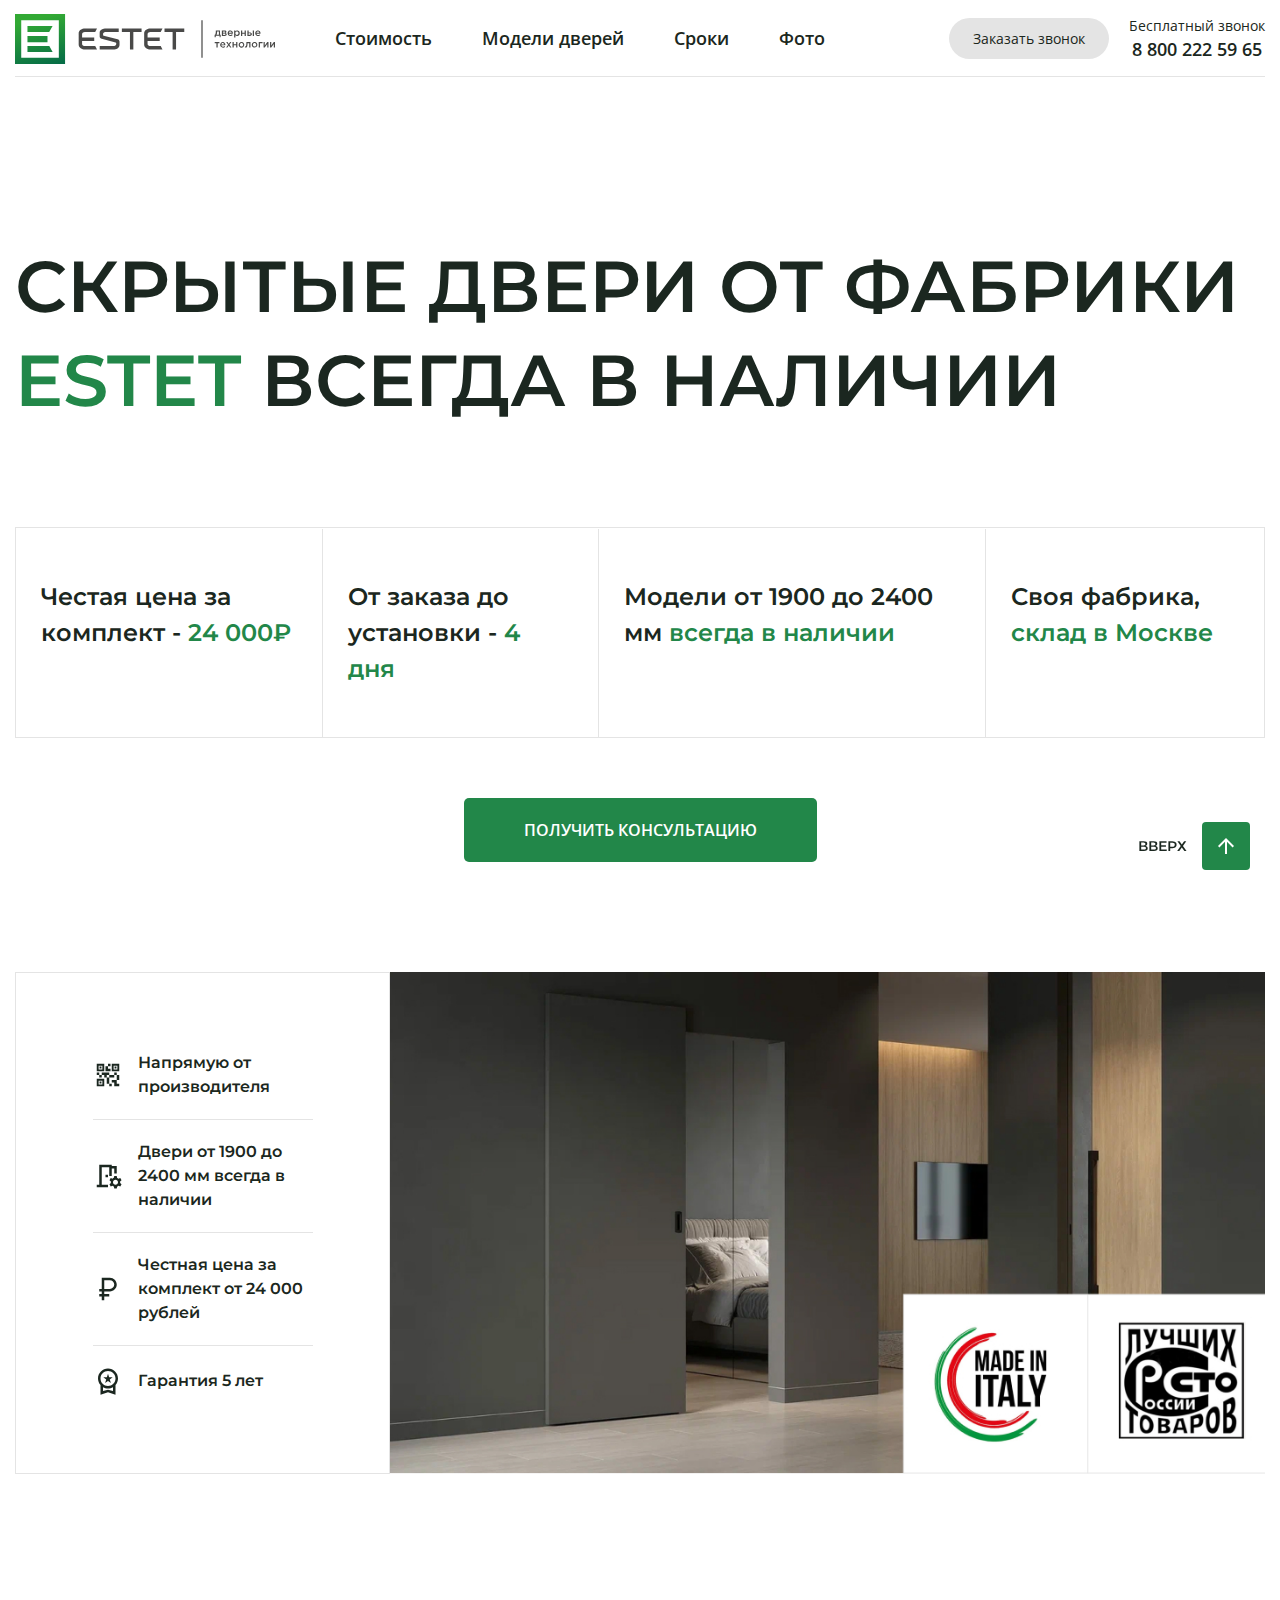
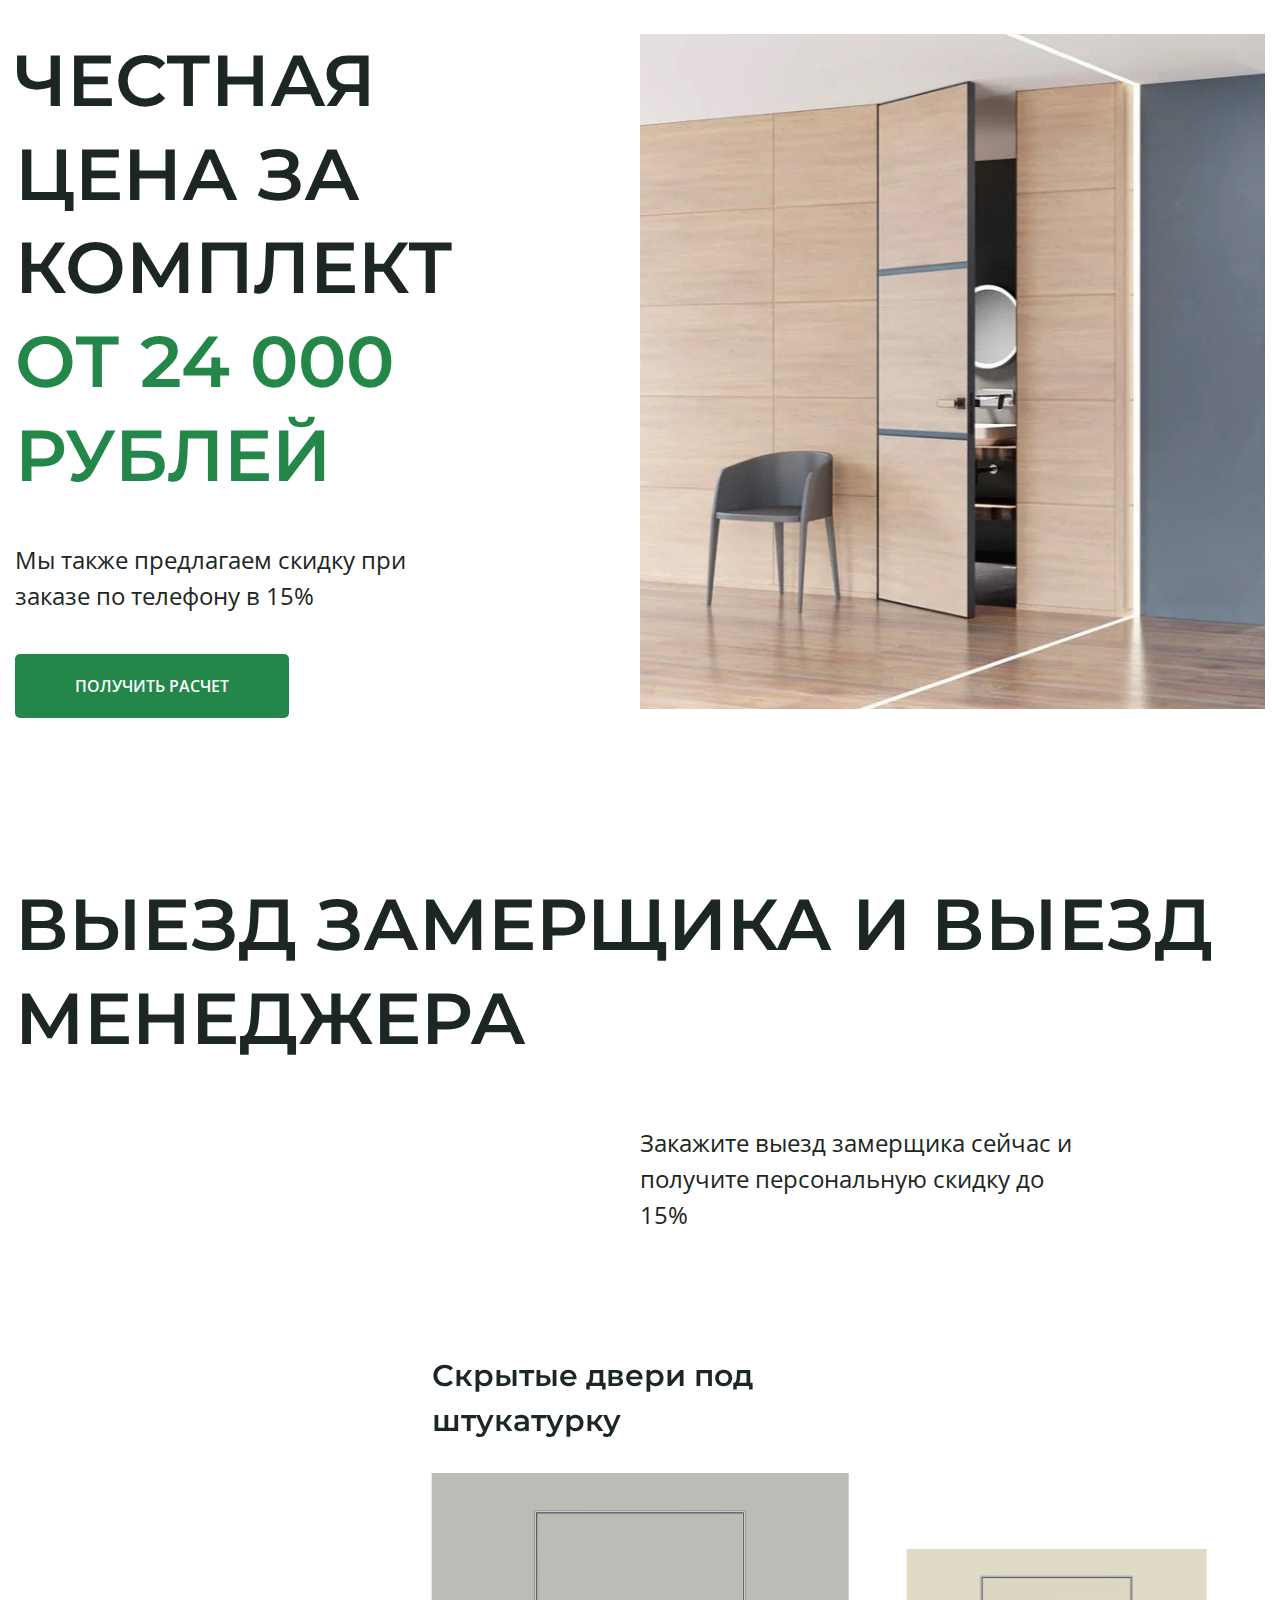
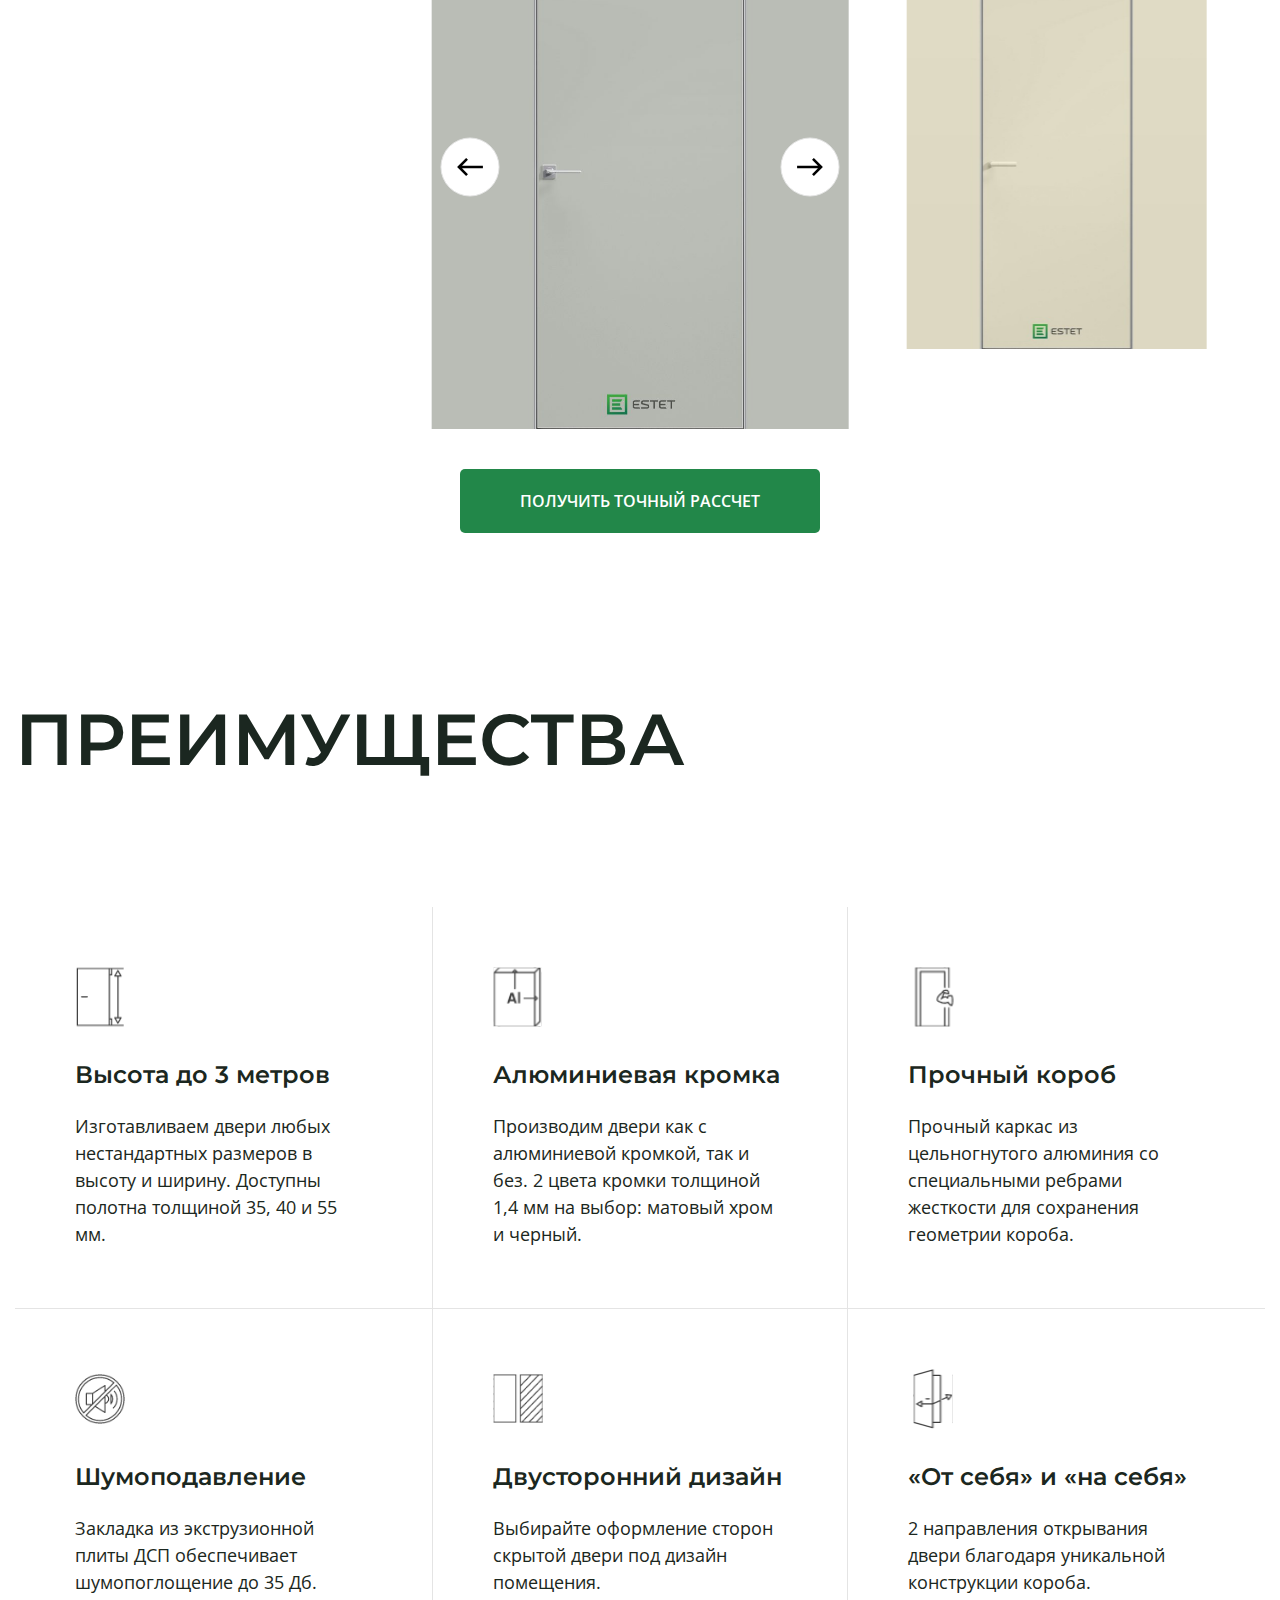
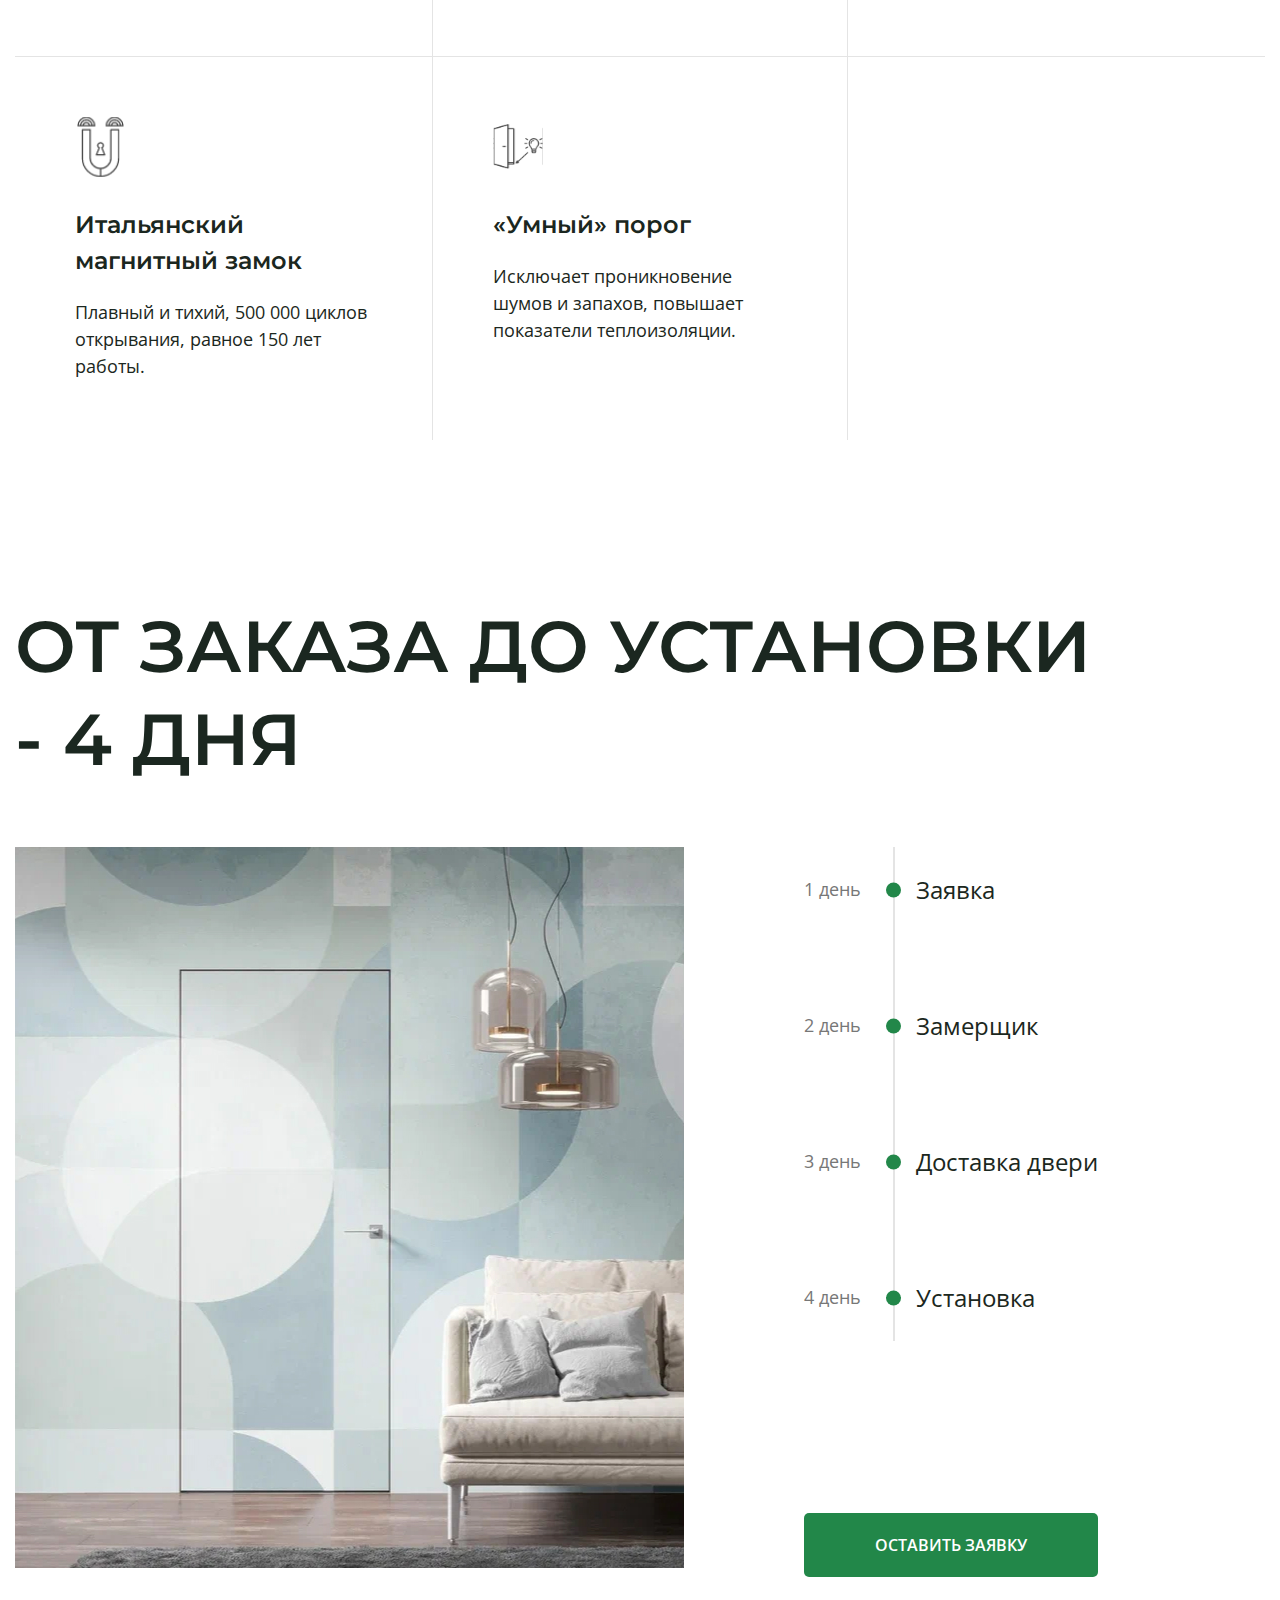
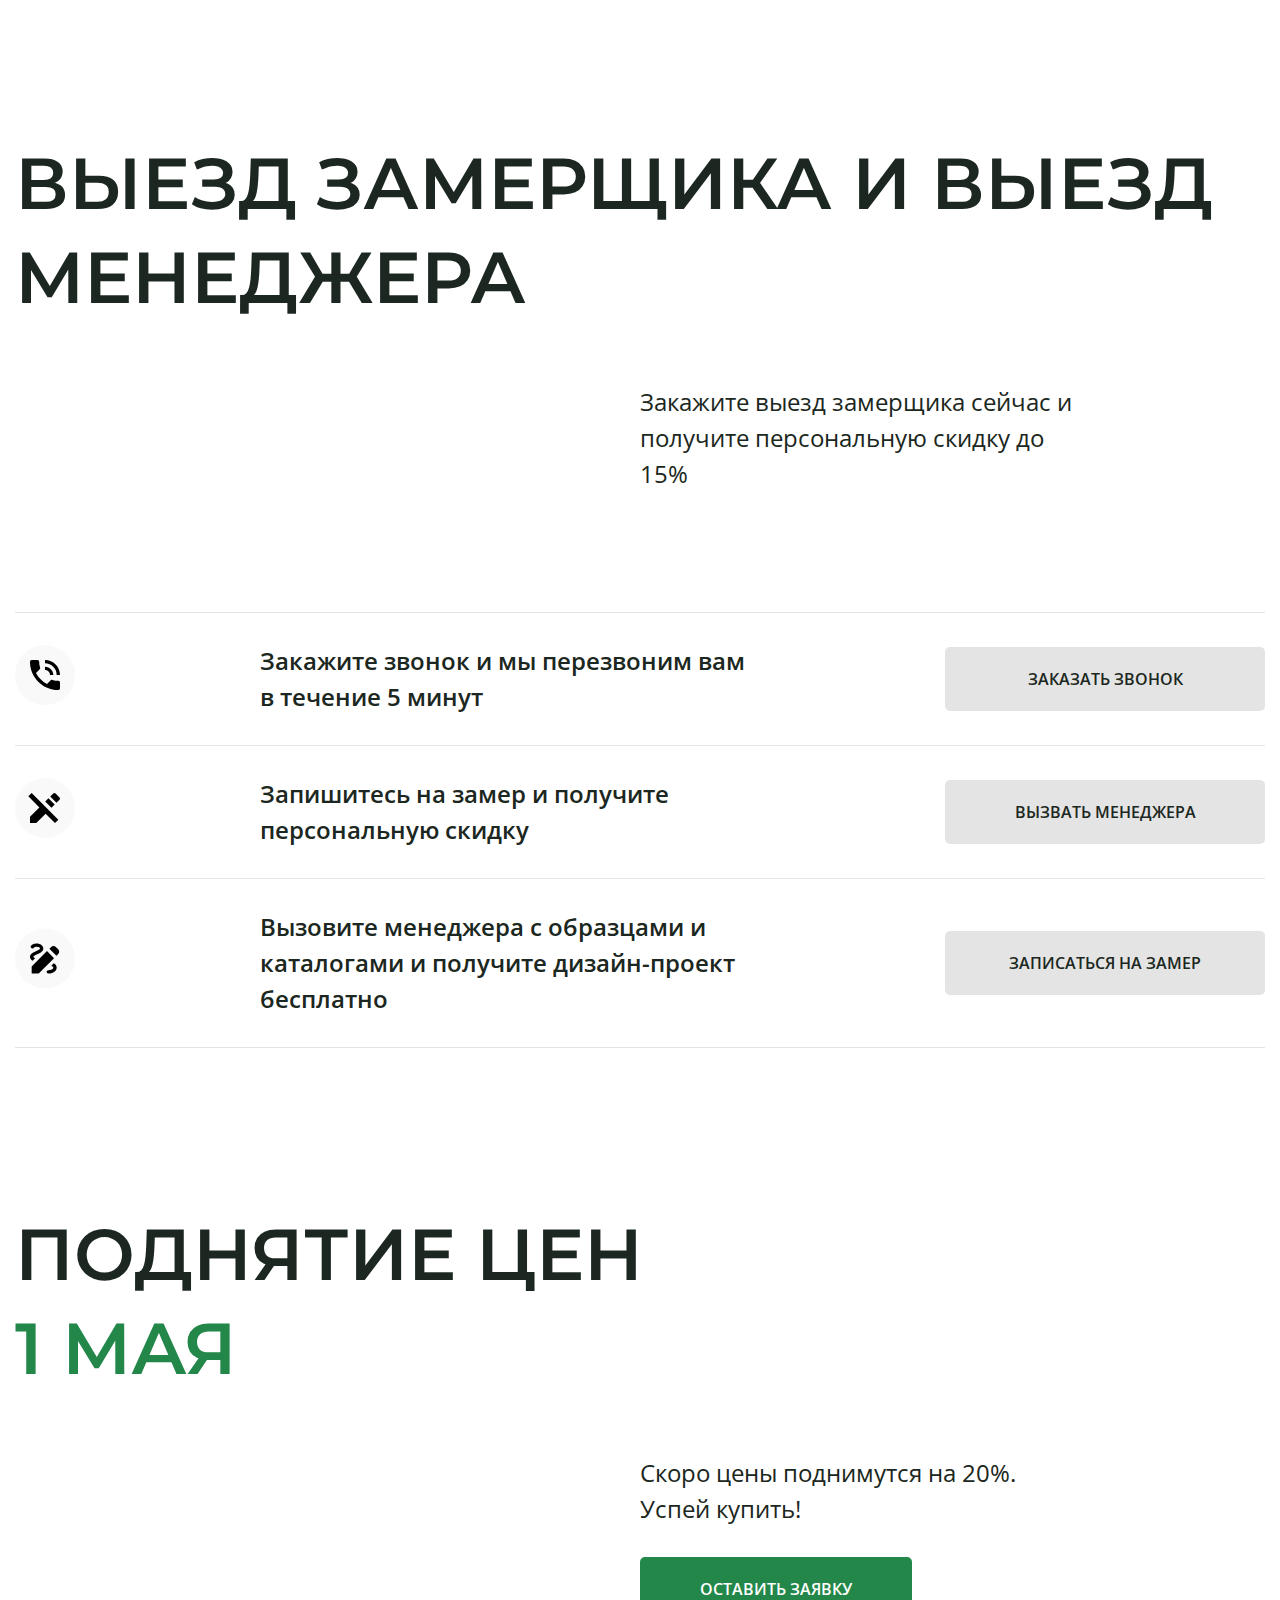
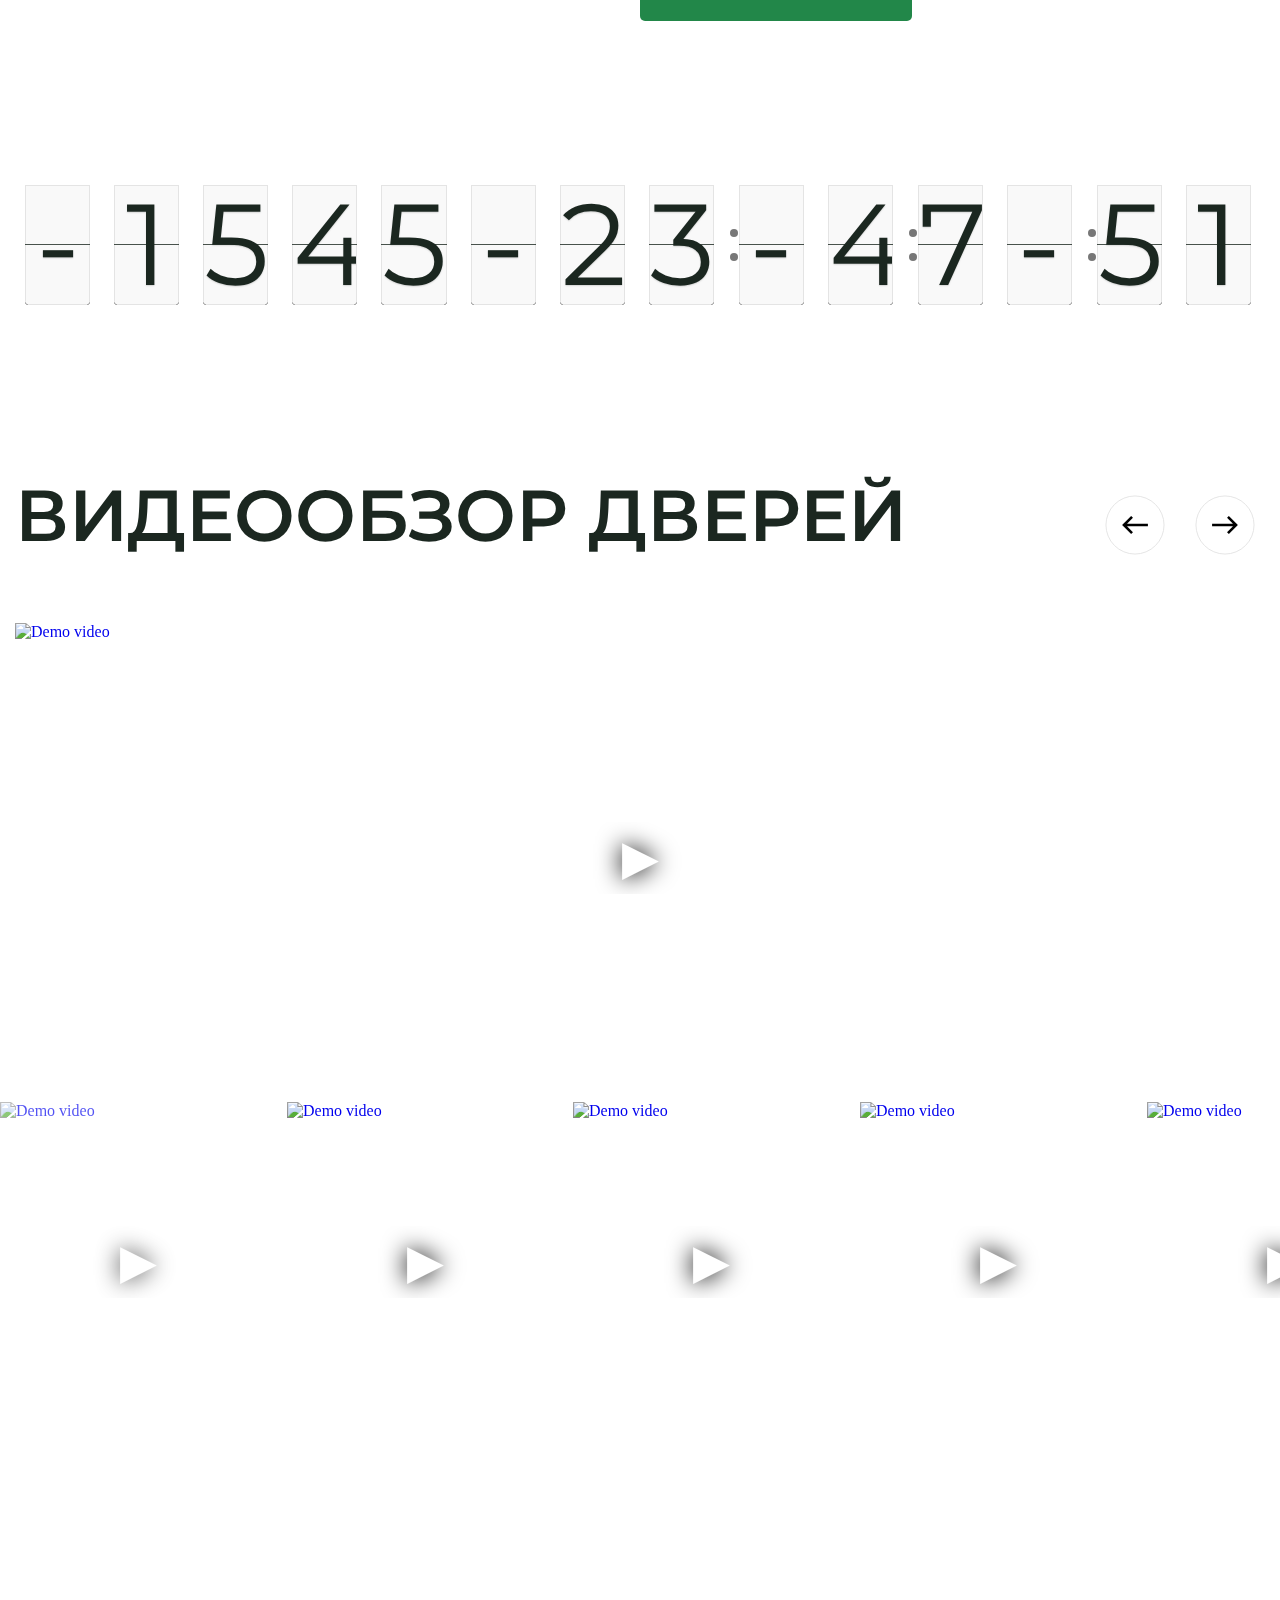
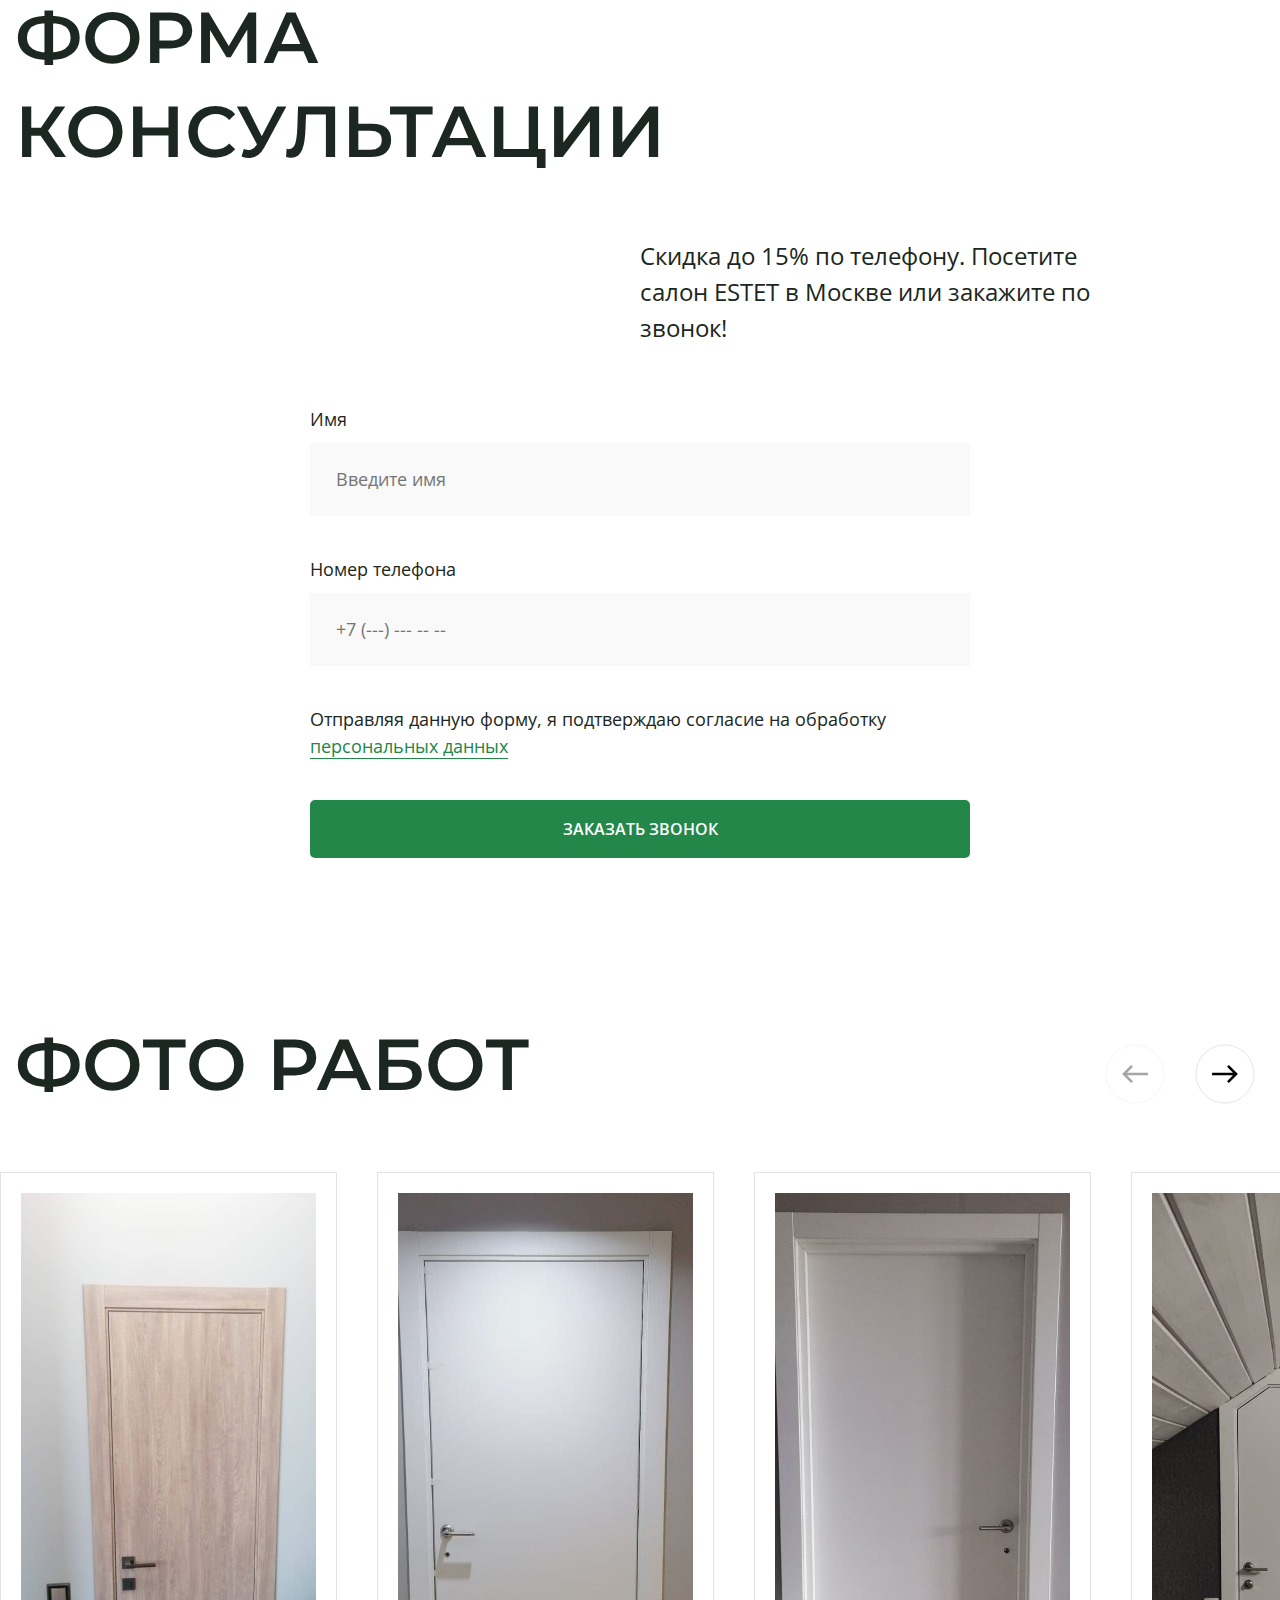
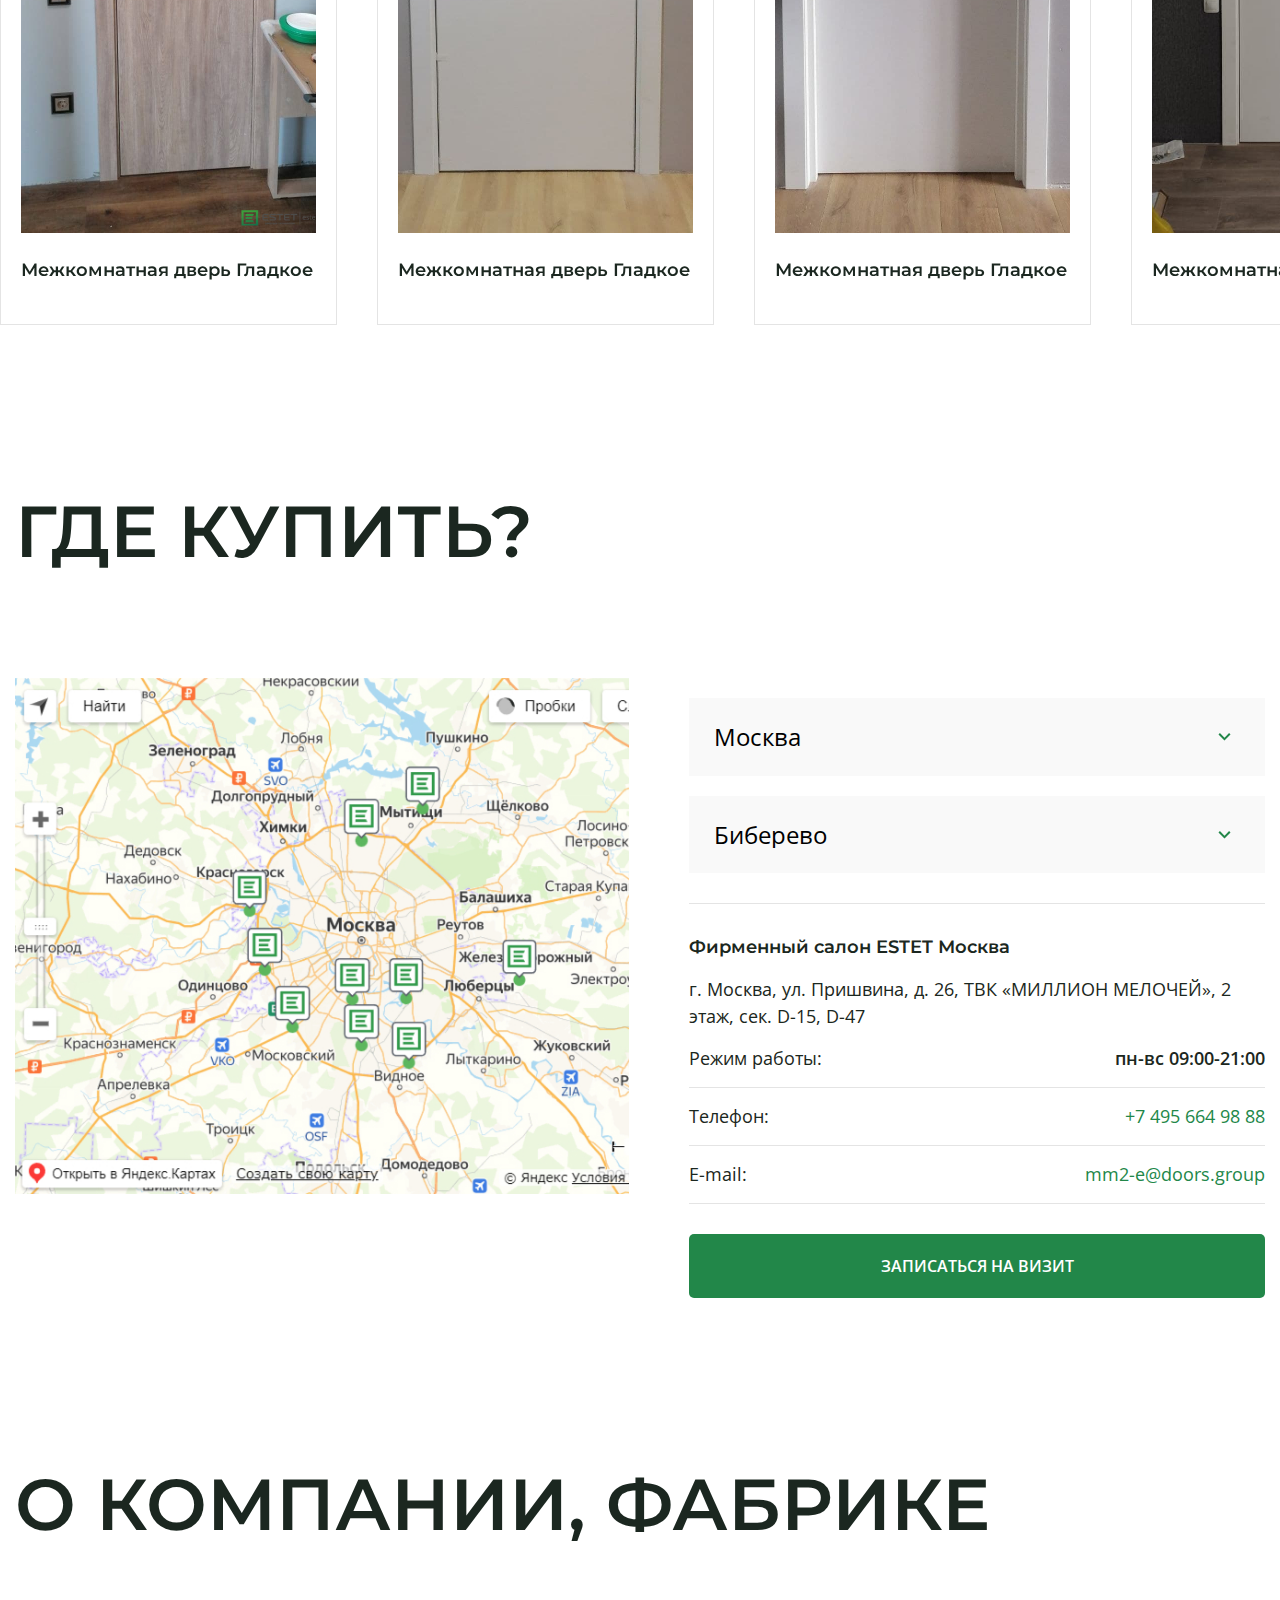
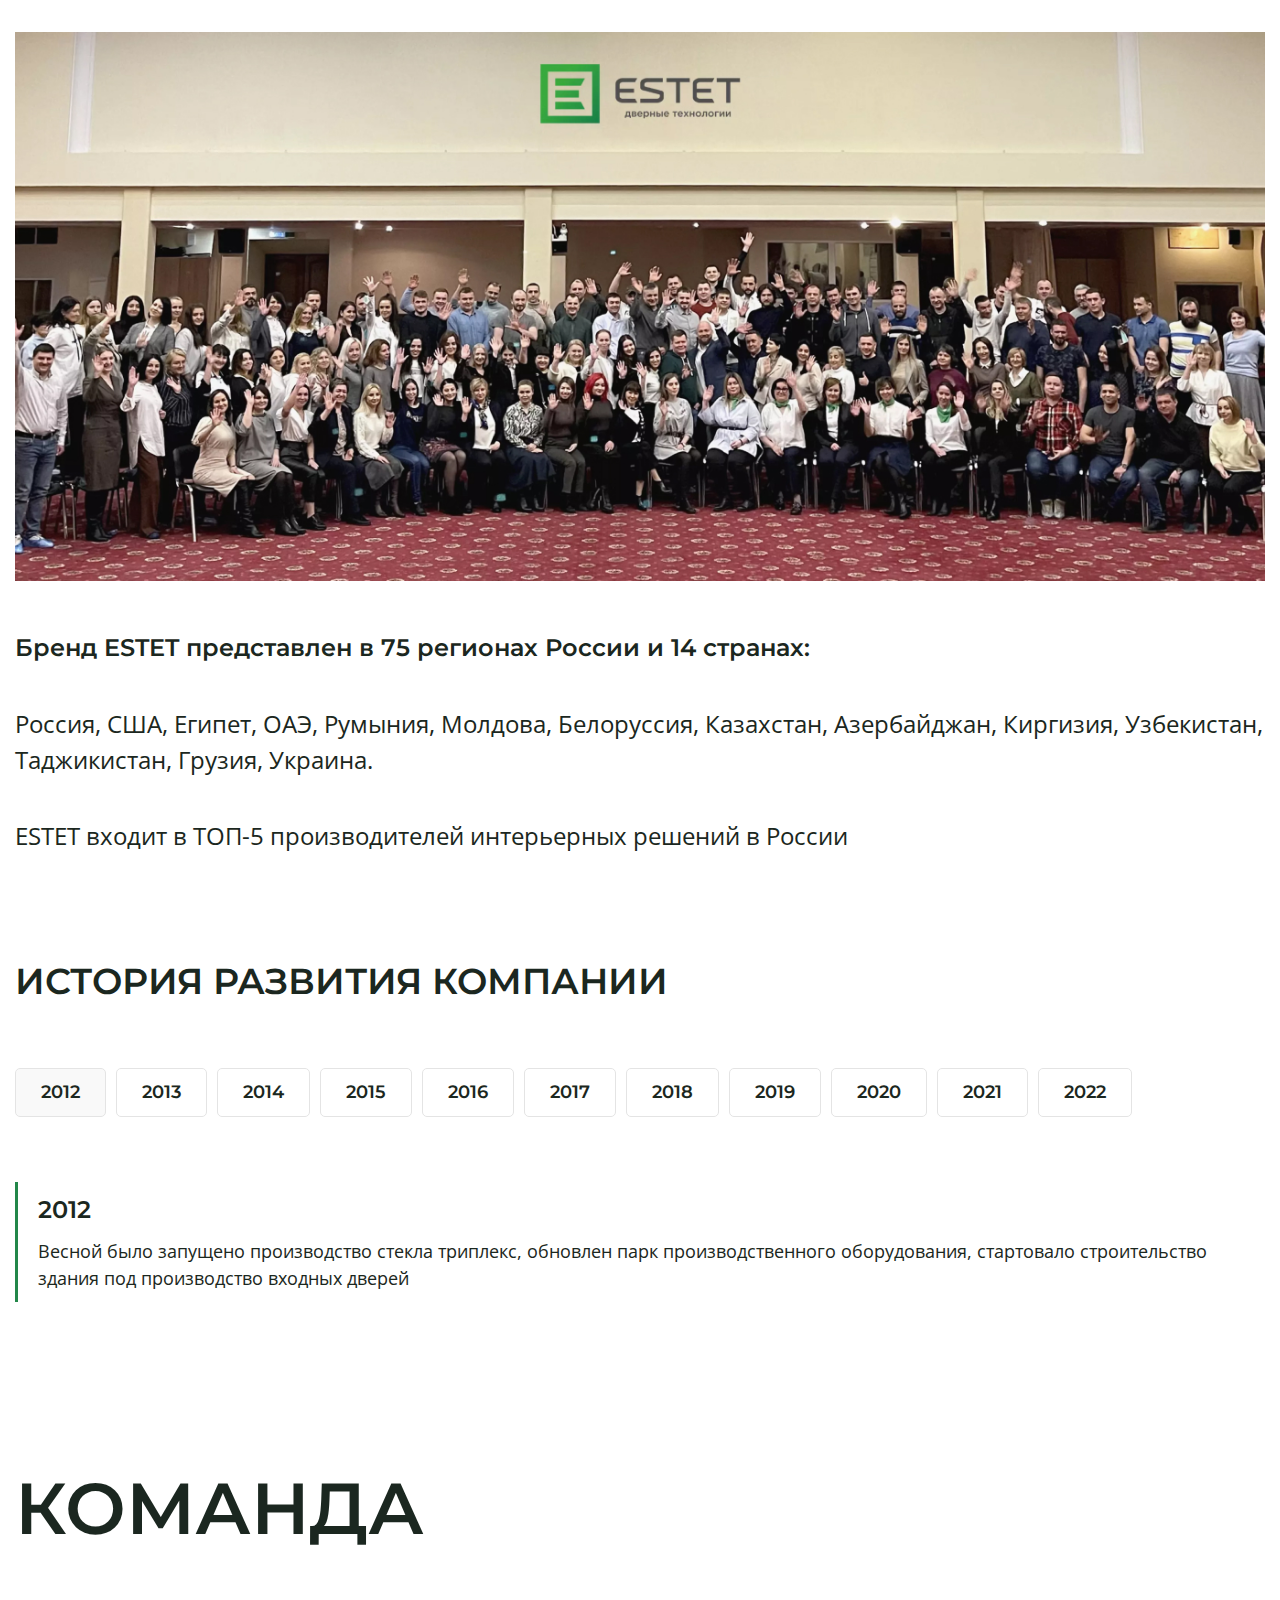
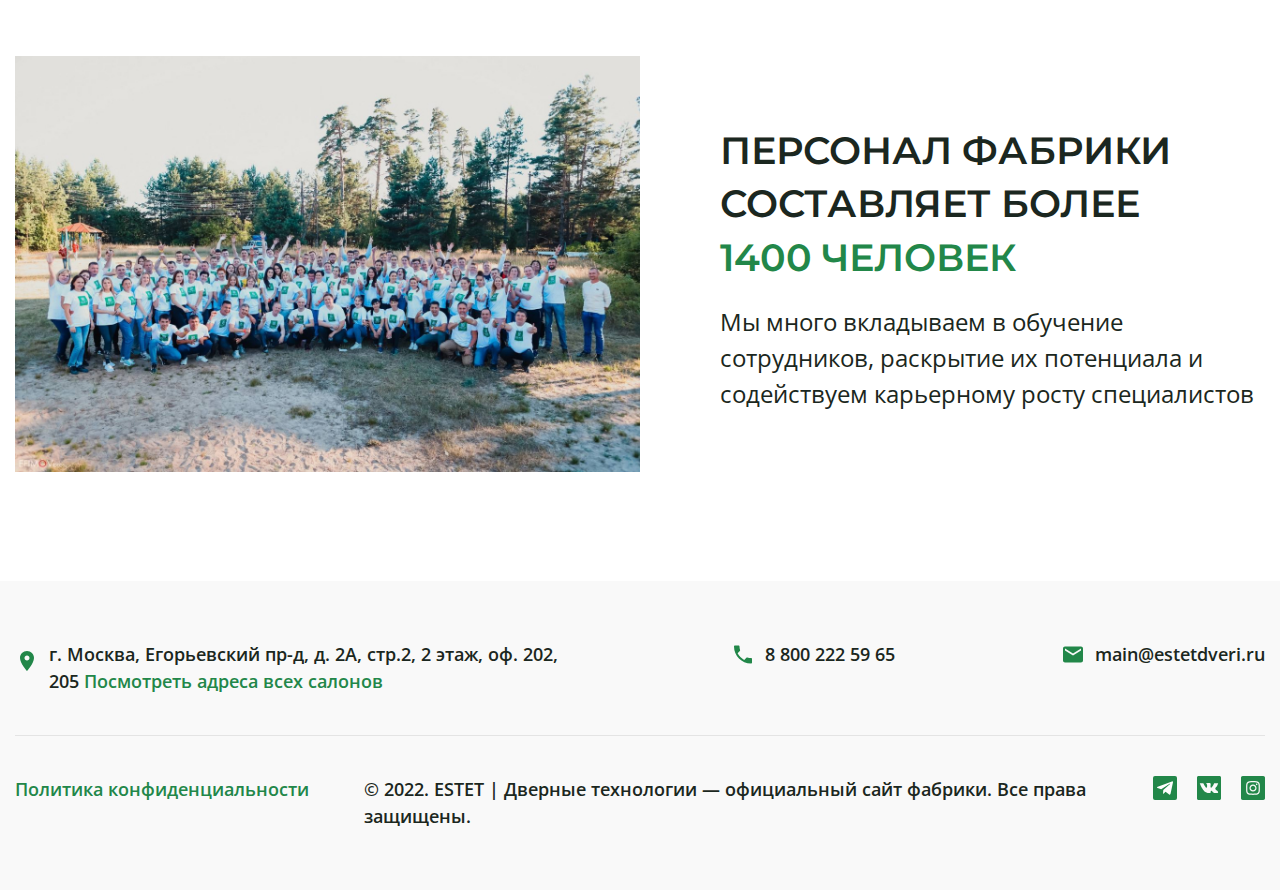
==== commit 2709721a: "add metro" ====
--- a/index.html
+++ b/index.html
@@ -1090,21 +1090,25 @@
             <div class="map__item">
               <select class="city-select">
                 <option>Москва</option>
-                <option>Красногорск</option>
+                <option>Санкт-Петербург</option>
                 <option>2</option>
                 <option>3</option>
                 <option>4</option>
               </select>
               <select class="shop-select">
-                <option>ЛЮБЛИНО</option>
-                <option>2</option>
-                <option>3</option>
-                <option>4</option>
+                <option>Биберево</option>
+                <option>Домодедовская</option>
+                <option>Каширская</option>
+                <option>Люблино</option>
+                <option>Нижегородская</option>
+                <option>Пражская</option>
+                <option>Профсоюзная</option>
+                <option>Румянцево</option>
               </select>
               <div class="city-blocks">
                 <div class="city-block" style="visibility: hidden"></div>
                 <div class="city-block">
-                  <h3 class="shop-block__title">Брендсекция ESTET Красногорск<h3>
+                  <h3 class="shop-block__title">Брендсекция ESTET Москва</h3>
                   <p class="shop-block__adress">
                     г. Москва, Тихорецкий б-р, д. 1, стр. 2А, ТК «ЛЮБЛИНСКОЕ
                     ПОЛЕ», цокольный этаж, сек. M-038, Салон дверей «HOLZ»
@@ -1120,7 +1124,9 @@
                     </div>
                     <div class="shop-block-descr__item">
                       <span class="shop-descr__what">E-mail:</span>
-                      <a href="#" class="shop-descr__link">td-e@doors.group</a>
+                      <a href="mailto:td-e@doors.group" class="shop-descr__link"
+                        >td-e@doors.group</a
+                      >
                     </div>
                   </div>
                   <div style="display: none" class="shop-block__gallery">
@@ -1198,16 +1204,18 @@
                 <div class="city-block">4</div>
               </div>
               <div class="shop-blocks">
-                <div class="shop-block" style="display: block;">
-                  <h3 class="shop-block__title">Брендсекция ESTET Москва</h3>
+                <div class="shop-block" style="display: block">
+                  <h3 class="shop-block__title">
+                    Фирменный салон ESTET Москва
+                  </h3>
                   <p class="shop-block__adress">
-                    г. Москва, Тихорецкий б-р, д. 1, стр. 2А, ТК «ЛЮБЛИНСКОЕ
-                    ПОЛЕ», цокольный этаж, сек. M-038, Салон дверей «HOLZ»
+                    г. Москва, ул. Пришвина, д. 26, ТВК «МИЛЛИОН МЕЛОЧЕЙ», 2
+                    этаж, сек. D-15, D-47
                   </p>
                   <div class="shop-block-descr">
                     <div class="shop-block-descr__item">
                       <span class="shop-descr__what">Режим работы:</span>
-                      <span class="shop-descr__time">пн-вс 10:00-21:00</span>
+                      <span class="shop-descr__time">пн-вс 09:00-21:00</span>
                     </div>
                     <div class="shop-block-descr__item">
                       <span class="shop-descr__what">Телефон:</span>
@@ -1215,7 +1223,11 @@
                     </div>
                     <div class="shop-block-descr__item">
                       <span class="shop-descr__what">E-mail:</span>
-                      <a href="#" class="shop-descr__link">td-e@doors.group</a>
+                      <a
+                        href="mailto:mm2-e@doors.group"
+                        class="shop-descr__link"
+                        >mm2-e@doors.group</a
+                      >
                     </div>
                   </div>
                   <div style="display: none" class="shop-block__gallery">
@@ -1288,9 +1300,757 @@
                     </a>
                   </div>
                 </div>
-                <div class="shop-block">2</div>
-                <div class="shop-block">3</div>
-                <div class="shop-block">4</div>
+                <div class="shop-block">
+                  <h3 class="shop-block__title">
+                    Фирменный салон ESTET Москва
+                  </h3>
+                  <p class="shop-block__adress">
+                    г. Москва, 24 КМ МКАД, ТРК «VEGAS», «ТВОЙ ДОМ», 1 этаж
+                  </p>
+                  <div class="shop-block-descr">
+                    <div class="shop-block-descr__item">
+                      <span class="shop-descr__what">Режим работы:</span>
+                      <span class="shop-descr__time">пн-вс 10:00-22:00</span>
+                    </div>
+                    <div class="shop-block-descr__item">
+                      <span class="shop-descr__what">Телефон:</span>
+                      <a href="#" class="shop-descr__link">+7 495 664 98 88</a>
+                    </div>
+                    <div class="shop-block-descr__item">
+                      <span class="shop-descr__what">E-mail:</span>
+                      <a href="mailto:td24@doors.group" class="shop-descr__link"
+                        >td24@doors.group</a
+                      >
+                    </div>
+                  </div>
+                  <div style="display: none" class="shop-block__gallery">
+                    <div class="gallery">
+                      <div
+                        class="store-image fancybox d0"
+                        fancybox-href="images/foto_salon/moscow/lublinskoe-pole-holz/main.jpg"
+                        target="_blank"
+                        fancybox-rel="docid_9740"
+                        fancybox-title="г. Москва, Тихорецкий б-р, д. 1, стр. 2А, ТК «ЛЮБЛИНСКОЕ ПОЛЕ», цокольный этаж, сек. M-038, Салон дверей «HOLZ»"
+                      >
+                        <picture>
+                          <img
+                            src="/assets/cache_image/images/foto_salon/moscow/lublinskoe-pole-holz/main_250x250_c77.jpg"
+                            alt="Фото - г. Москва, Тихорецкий б-р, д. 1, стр. 2А, ТК «ЛЮБЛИНСКОЕ ПОЛЕ», цокольный этаж, сек. M-038, Салон дверей «HOLZ»"
+                          />
+                        </picture>
+                      </div>
+                      <div
+                        class="store-image fancybox d1"
+                        fancybox-href="images/foto_salon/moscow/lublinskoe-pole-holz/int-1.jpg"
+                        target="_blank"
+                        fancybox-rel="docid_9740"
+                        fancybox-title="г. Москва, Тихорецкий б-р, д. 1, стр. 2А, ТК «ЛЮБЛИНСКОЕ ПОЛЕ», цокольный этаж, сек. M-038, Салон дверей «HOLZ»"
+                      >
+                        <picture>
+                          <img
+                            src="/assets/cache_image/images/foto_salon/moscow/lublinskoe-pole-holz/int-1_250x250_c77.jpg"
+                            alt="Фото - г. Москва, Тихорецкий б-р, д. 1, стр. 2А, ТК «ЛЮБЛИНСКОЕ ПОЛЕ», цокольный этаж, сек. M-038, Салон дверей «HOLZ»"
+                          />
+                        </picture>
+                      </div>
+                      <div
+                        class="store-image fancybox d2"
+                        fancybox-href="images/foto_salon/moscow/lublinskoe-pole-holz/int-2.jpg"
+                        target="_blank"
+                        fancybox-rel="docid_9740"
+                        fancybox-title="г. Москва, Тихорецкий б-р, д. 1, стр. 2А, ТК «ЛЮБЛИНСКОЕ ПОЛЕ», цокольный этаж, сек. M-038, Салон дверей «HOLZ»"
+                      >
+                        <picture>
+                          <img
+                            src="/assets/cache_image/images/foto_salon/moscow/lublinskoe-pole-holz/int-2_250x250_c77.jpg"
+                            alt="Фото - г. Москва, Тихорецкий б-р, д. 1, стр. 2А, ТК «ЛЮБЛИНСКОЕ ПОЛЕ», цокольный этаж, сек. M-038, Салон дверей «HOLZ»"
+                          />
+                        </picture>
+                      </div>
+                      <div
+                        class="store-image fancybox d3"
+                        fancybox-href="images/foto_salon/moscow/lublinskoe-pole-holz/int-3.jpg"
+                        target="_blank"
+                        fancybox-rel="docid_9740"
+                        fancybox-title="г. Москва, Тихорецкий б-р, д. 1, стр. 2А, ТК «ЛЮБЛИНСКОЕ ПОЛЕ», цокольный этаж, сек. M-038, Салон дверей «HOLZ»"
+                      >
+                        <picture>
+                          <img
+                            src="/assets/cache_image/images/foto_salon/moscow/lublinskoe-pole-holz/int-3_250x250_c77.jpg"
+                            alt="Фото - г. Москва, Тихорецкий б-р, д. 1, стр. 2А, ТК «ЛЮБЛИНСКОЕ ПОЛЕ», цокольный этаж, сек. M-038, Салон дверей «HOLZ»"
+                          />
+                        </picture>
+                      </div>
+                    </div>
+                  </div>
+                  <div class="shop-block__btns">
+                    <a
+                      data-fancybox
+                      data-src="#main-popup"
+                      class="main-btn shop-block__btn"
+                    >
+                      Записаться на визит
+                    </a>
+                  </div>
+                </div>
+                <div class="shop-block">
+                  <h3 class="shop-block__title">
+                    Фирменный салон ESTET Москва
+                  </h3>
+                  <p class="shop-block__adress">
+                    г. Москва, Каширское шоссе, д. 19, к. 1, ТЦ «КАШИРСКИЙ
+                    ДВОР», 4 этаж, секция 4-А43
+                  </p>
+                  <div class="shop-block-descr">
+                    <div class="shop-block-descr__item">
+                      <span class="shop-descr__what">Режим работы:</span>
+                      <span class="shop-descr__time">пн-вс 10:00-21:00</span>
+                    </div>
+                    <div class="shop-block-descr__item">
+                      <span class="shop-descr__what">Телефон:</span>
+                      <a href="#" class="shop-descr__link">+7 495 664 98 88</a>
+                    </div>
+                    <div class="shop-block-descr__item">
+                      <span class="shop-descr__what">E-mail:</span>
+                      <a href="#" class="shop-descr__link">kd-e@doors.group</a>
+                    </div>
+                  </div>
+                  <div style="display: none" class="shop-block__gallery">
+                    <div class="gallery">
+                      <div
+                        class="store-image fancybox d0"
+                        fancybox-href="images/foto_salon/moscow/lublinskoe-pole-holz/main.jpg"
+                        target="_blank"
+                        fancybox-rel="docid_9740"
+                        fancybox-title="г. Москва, Тихорецкий б-р, д. 1, стр. 2А, ТК «ЛЮБЛИНСКОЕ ПОЛЕ», цокольный этаж, сек. M-038, Салон дверей «HOLZ»"
+                      >
+                        <picture>
+                          <img
+                            src="/assets/cache_image/images/foto_salon/moscow/lublinskoe-pole-holz/main_250x250_c77.jpg"
+                            alt="Фото - г. Москва, Тихорецкий б-р, д. 1, стр. 2А, ТК «ЛЮБЛИНСКОЕ ПОЛЕ», цокольный этаж, сек. M-038, Салон дверей «HOLZ»"
+                          />
+                        </picture>
+                      </div>
+                      <div
+                        class="store-image fancybox d1"
+                        fancybox-href="images/foto_salon/moscow/lublinskoe-pole-holz/int-1.jpg"
+                        target="_blank"
+                        fancybox-rel="docid_9740"
+                        fancybox-title="г. Москва, Тихорецкий б-р, д. 1, стр. 2А, ТК «ЛЮБЛИНСКОЕ ПОЛЕ», цокольный этаж, сек. M-038, Салон дверей «HOLZ»"
+                      >
+                        <picture>
+                          <img
+                            src="/assets/cache_image/images/foto_salon/moscow/lublinskoe-pole-holz/int-1_250x250_c77.jpg"
+                            alt="Фото - г. Москва, Тихорецкий б-р, д. 1, стр. 2А, ТК «ЛЮБЛИНСКОЕ ПОЛЕ», цокольный этаж, сек. M-038, Салон дверей «HOLZ»"
+                          />
+                        </picture>
+                      </div>
+                      <div
+                        class="store-image fancybox d2"
+                        fancybox-href="images/foto_salon/moscow/lublinskoe-pole-holz/int-2.jpg"
+                        target="_blank"
+                        fancybox-rel="docid_9740"
+                        fancybox-title="г. Москва, Тихорецкий б-р, д. 1, стр. 2А, ТК «ЛЮБЛИНСКОЕ ПОЛЕ», цокольный этаж, сек. M-038, Салон дверей «HOLZ»"
+                      >
+                        <picture>
+                          <img
+                            src="/assets/cache_image/images/foto_salon/moscow/lublinskoe-pole-holz/int-2_250x250_c77.jpg"
+                            alt="Фото - г. Москва, Тихорецкий б-р, д. 1, стр. 2А, ТК «ЛЮБЛИНСКОЕ ПОЛЕ», цокольный этаж, сек. M-038, Салон дверей «HOLZ»"
+                          />
+                        </picture>
+                      </div>
+                      <div
+                        class="store-image fancybox d3"
+                        fancybox-href="images/foto_salon/moscow/lublinskoe-pole-holz/int-3.jpg"
+                        target="_blank"
+                        fancybox-rel="docid_9740"
+                        fancybox-title="г. Москва, Тихорецкий б-р, д. 1, стр. 2А, ТК «ЛЮБЛИНСКОЕ ПОЛЕ», цокольный этаж, сек. M-038, Салон дверей «HOLZ»"
+                      >
+                        <picture>
+                          <img
+                            src="/assets/cache_image/images/foto_salon/moscow/lublinskoe-pole-holz/int-3_250x250_c77.jpg"
+                            alt="Фото - г. Москва, Тихорецкий б-р, д. 1, стр. 2А, ТК «ЛЮБЛИНСКОЕ ПОЛЕ», цокольный этаж, сек. M-038, Салон дверей «HOLZ»"
+                          />
+                        </picture>
+                      </div>
+                    </div>
+                  </div>
+                  <div class="shop-block__btns">
+                    <a
+                      data-fancybox
+                      data-src="#main-popup"
+                      class="main-btn shop-block__btn"
+                    >
+                      Записаться на визит
+                    </a>
+                  </div>
+                </div>
+                <div class="shop-block">
+                  <h3 class="shop-block__title">
+                    Фирменный салон ESTET Москва
+                  </h3>
+                  <p class="shop-block__adress">
+                    г. Москва, Тихорецкий б-р, д. 1, стр. 2А, ТК «ЛЮБЛИНСКОЕ
+                    ПОЛЕ», цокольный этаж, сек. E-027 «ESTET», «ESTET STEEL»
+                  </p>
+                  <div class="shop-block-descr">
+                    <div class="shop-block-descr__item">
+                      <span class="shop-descr__what">Режим работы:</span>
+                      <span class="shop-descr__time">пн-вс 09:00-20:00</span>
+                    </div>
+                    <div class="shop-block-descr__item">
+                      <span class="shop-descr__what">Телефон:</span>
+                      <a href="#" class="shop-descr__link">+7 495 664 98 88</a>
+                    </div>
+                    <div class="shop-block-descr__item">
+                      <span class="shop-descr__what">E-mail:</span>
+                      <a href="mailto:lp-s@doors.group" class="shop-descr__link"
+                        >lp-s@doors.group</a
+                      >
+                    </div>
+                  </div>
+                  <div style="display: none" class="shop-block__gallery">
+                    <div class="gallery">
+                      <div
+                        class="store-image fancybox d0"
+                        fancybox-href="images/foto_salon/moscow/lublinskoe-pole-holz/main.jpg"
+                        target="_blank"
+                        fancybox-rel="docid_9740"
+                        fancybox-title="г. Москва, Тихорецкий б-р, д. 1, стр. 2А, ТК «ЛЮБЛИНСКОЕ ПОЛЕ», цокольный этаж, сек. M-038, Салон дверей «HOLZ»"
+                      >
+                        <picture>
+                          <img
+                            src="/assets/cache_image/images/foto_salon/moscow/lublinskoe-pole-holz/main_250x250_c77.jpg"
+                            alt="Фото - г. Москва, Тихорецкий б-р, д. 1, стр. 2А, ТК «ЛЮБЛИНСКОЕ ПОЛЕ», цокольный этаж, сек. M-038, Салон дверей «HOLZ»"
+                          />
+                        </picture>
+                      </div>
+                      <div
+                        class="store-image fancybox d1"
+                        fancybox-href="images/foto_salon/moscow/lublinskoe-pole-holz/int-1.jpg"
+                        target="_blank"
+                        fancybox-rel="docid_9740"
+                        fancybox-title="г. Москва, Тихорецкий б-р, д. 1, стр. 2А, ТК «ЛЮБЛИНСКОЕ ПОЛЕ», цокольный этаж, сек. M-038, Салон дверей «HOLZ»"
+                      >
+                        <picture>
+                          <img
+                            src="/assets/cache_image/images/foto_salon/moscow/lublinskoe-pole-holz/int-1_250x250_c77.jpg"
+                            alt="Фото - г. Москва, Тихорецкий б-р, д. 1, стр. 2А, ТК «ЛЮБЛИНСКОЕ ПОЛЕ», цокольный этаж, сек. M-038, Салон дверей «HOLZ»"
+                          />
+                        </picture>
+                      </div>
+                      <div
+                        class="store-image fancybox d2"
+                        fancybox-href="images/foto_salon/moscow/lublinskoe-pole-holz/int-2.jpg"
+                        target="_blank"
+                        fancybox-rel="docid_9740"
+                        fancybox-title="г. Москва, Тихорецкий б-р, д. 1, стр. 2А, ТК «ЛЮБЛИНСКОЕ ПОЛЕ», цокольный этаж, сек. M-038, Салон дверей «HOLZ»"
+                      >
+                        <picture>
+                          <img
+                            src="/assets/cache_image/images/foto_salon/moscow/lublinskoe-pole-holz/int-2_250x250_c77.jpg"
+                            alt="Фото - г. Москва, Тихорецкий б-р, д. 1, стр. 2А, ТК «ЛЮБЛИНСКОЕ ПОЛЕ», цокольный этаж, сек. M-038, Салон дверей «HOLZ»"
+                          />
+                        </picture>
+                      </div>
+                      <div
+                        class="store-image fancybox d3"
+                        fancybox-href="images/foto_salon/moscow/lublinskoe-pole-holz/int-3.jpg"
+                        target="_blank"
+                        fancybox-rel="docid_9740"
+                        fancybox-title="г. Москва, Тихорецкий б-р, д. 1, стр. 2А, ТК «ЛЮБЛИНСКОЕ ПОЛЕ», цокольный этаж, сек. M-038, Салон дверей «HOLZ»"
+                      >
+                        <picture>
+                          <img
+                            src="/assets/cache_image/images/foto_salon/moscow/lublinskoe-pole-holz/int-3_250x250_c77.jpg"
+                            alt="Фото - г. Москва, Тихорецкий б-р, д. 1, стр. 2А, ТК «ЛЮБЛИНСКОЕ ПОЛЕ», цокольный этаж, сек. M-038, Салон дверей «HOLZ»"
+                          />
+                        </picture>
+                      </div>
+                    </div>
+                  </div>
+                  <div class="shop-block__btns">
+                    <a
+                      data-fancybox
+                      data-src="#main-popup"
+                      class="main-btn shop-block__btn"
+                    >
+                      Записаться на визит
+                    </a>
+                  </div>
+                </div>
+                <div class="shop-block">
+                  <h3 class="shop-block__title">
+                    Фирменный салон ESTET Москва
+                  </h3>
+                  <p class="shop-block__adress">
+                    г. Москва, Рязанский пр-кт, д. 2, к. 3, ТЦ «ДЕКОРАТОР», 2
+                    этаж, сек. 47
+                  </p>
+                  <div class="shop-block-descr">
+                    <div class="shop-block-descr__item">
+                      <span class="shop-descr__what">Режим работы:</span>
+                      <span class="shop-descr__time">пн-вс 10:00-22:00</span>
+                    </div>
+                    <div class="shop-block-descr__item">
+                      <span class="shop-descr__what">Телефон:</span>
+                      <a href="#" class="shop-descr__link">+7 495 664 98 88</a>
+                    </div>
+                    <div class="shop-block-descr__item">
+                      <span class="shop-descr__what">E-mail:</span>
+                      <a href="mailto:lp-s@doors.group" class="shop-descr__link"
+                        >g1-e@doors.group</a
+                      >
+                    </div>
+                  </div>
+                  <div style="display: none" class="shop-block__gallery">
+                    <div class="gallery">
+                      <div
+                        class="store-image fancybox d0"
+                        fancybox-href="images/foto_salon/moscow/lublinskoe-pole-holz/main.jpg"
+                        target="_blank"
+                        fancybox-rel="docid_9740"
+                        fancybox-title="г. Москва, Тихорецкий б-р, д. 1, стр. 2А, ТК «ЛЮБЛИНСКОЕ ПОЛЕ», цокольный этаж, сек. M-038, Салон дверей «HOLZ»"
+                      >
+                        <picture>
+                          <img
+                            src="/assets/cache_image/images/foto_salon/moscow/lublinskoe-pole-holz/main_250x250_c77.jpg"
+                            alt="Фото - г. Москва, Тихорецкий б-р, д. 1, стр. 2А, ТК «ЛЮБЛИНСКОЕ ПОЛЕ», цокольный этаж, сек. M-038, Салон дверей «HOLZ»"
+                          />
+                        </picture>
+                      </div>
+                      <div
+                        class="store-image fancybox d1"
+                        fancybox-href="images/foto_salon/moscow/lublinskoe-pole-holz/int-1.jpg"
+                        target="_blank"
+                        fancybox-rel="docid_9740"
+                        fancybox-title="г. Москва, Тихорецкий б-р, д. 1, стр. 2А, ТК «ЛЮБЛИНСКОЕ ПОЛЕ», цокольный этаж, сек. M-038, Салон дверей «HOLZ»"
+                      >
+                        <picture>
+                          <img
+                            src="/assets/cache_image/images/foto_salon/moscow/lublinskoe-pole-holz/int-1_250x250_c77.jpg"
+                            alt="Фото - г. Москва, Тихорецкий б-р, д. 1, стр. 2А, ТК «ЛЮБЛИНСКОЕ ПОЛЕ», цокольный этаж, сек. M-038, Салон дверей «HOLZ»"
+                          />
+                        </picture>
+                      </div>
+                      <div
+                        class="store-image fancybox d2"
+                        fancybox-href="images/foto_salon/moscow/lublinskoe-pole-holz/int-2.jpg"
+                        target="_blank"
+                        fancybox-rel="docid_9740"
+                        fancybox-title="г. Москва, Тихорецкий б-р, д. 1, стр. 2А, ТК «ЛЮБЛИНСКОЕ ПОЛЕ», цокольный этаж, сек. M-038, Салон дверей «HOLZ»"
+                      >
+                        <picture>
+                          <img
+                            src="/assets/cache_image/images/foto_salon/moscow/lublinskoe-pole-holz/int-2_250x250_c77.jpg"
+                            alt="Фото - г. Москва, Тихорецкий б-р, д. 1, стр. 2А, ТК «ЛЮБЛИНСКОЕ ПОЛЕ», цокольный этаж, сек. M-038, Салон дверей «HOLZ»"
+                          />
+                        </picture>
+                      </div>
+                      <div
+                        class="store-image fancybox d3"
+                        fancybox-href="images/foto_salon/moscow/lublinskoe-pole-holz/int-3.jpg"
+                        target="_blank"
+                        fancybox-rel="docid_9740"
+                        fancybox-title="г. Москва, Тихорецкий б-р, д. 1, стр. 2А, ТК «ЛЮБЛИНСКОЕ ПОЛЕ», цокольный этаж, сек. M-038, Салон дверей «HOLZ»"
+                      >
+                        <picture>
+                          <img
+                            src="/assets/cache_image/images/foto_salon/moscow/lublinskoe-pole-holz/int-3_250x250_c77.jpg"
+                            alt="Фото - г. Москва, Тихорецкий б-р, д. 1, стр. 2А, ТК «ЛЮБЛИНСКОЕ ПОЛЕ», цокольный этаж, сек. M-038, Салон дверей «HOLZ»"
+                          />
+                        </picture>
+                      </div>
+                    </div>
+                  </div>
+                  <div class="shop-block__btns">
+                    <a
+                      data-fancybox
+                      data-src="#main-popup"
+                      class="main-btn shop-block__btn"
+                    >
+                      Записаться на визит
+                    </a>
+                  </div>
+                </div>
+                <div class="shop-block">
+                  <h3 class="shop-block__title">
+                    Фирменный салон ESTET Москва
+                  </h3>
+                  <p class="shop-block__adress">
+                    г. Москва, ул. Кировоградская, д. 15, ТЦ «ГРАНД-ЮГ», 0 этаж
+                  </p>
+                  <div class="shop-block-descr">
+                    <div class="shop-block-descr__item">
+                      <span class="shop-descr__what">Режим работы:</span>
+                      <span class="shop-descr__time">пн-вс 10:00-22:00</span>
+                    </div>
+                    <div class="shop-block-descr__item">
+                      <span class="shop-descr__what">Телефон:</span>
+                      <a href="#" class="shop-descr__link">+7 495 664 98 88</a>
+                    </div>
+                    <div class="shop-block-descr__item">
+                      <span class="shop-descr__what">E-mail:</span>
+                      <a
+                        href="mailto:grand@doors.group"
+                        class="shop-descr__link"
+                        >grand@doors.group</a
+                      >
+                    </div>
+                  </div>
+                  <div style="display: none" class="shop-block__gallery">
+                    <div class="gallery">
+                      <div
+                        class="store-image fancybox d0"
+                        fancybox-href="images/foto_salon/moscow/lublinskoe-pole-holz/main.jpg"
+                        target="_blank"
+                        fancybox-rel="docid_9740"
+                        fancybox-title="г. Москва, Тихорецкий б-р, д. 1, стр. 2А, ТК «ЛЮБЛИНСКОЕ ПОЛЕ», цокольный этаж, сек. M-038, Салон дверей «HOLZ»"
+                      >
+                        <picture>
+                          <img
+                            src="/assets/cache_image/images/foto_salon/moscow/lublinskoe-pole-holz/main_250x250_c77.jpg"
+                            alt="Фото - г. Москва, Тихорецкий б-р, д. 1, стр. 2А, ТК «ЛЮБЛИНСКОЕ ПОЛЕ», цокольный этаж, сек. M-038, Салон дверей «HOLZ»"
+                          />
+                        </picture>
+                      </div>
+                      <div
+                        class="store-image fancybox d1"
+                        fancybox-href="images/foto_salon/moscow/lublinskoe-pole-holz/int-1.jpg"
+                        target="_blank"
+                        fancybox-rel="docid_9740"
+                        fancybox-title="г. Москва, Тихорецкий б-р, д. 1, стр. 2А, ТК «ЛЮБЛИНСКОЕ ПОЛЕ», цокольный этаж, сек. M-038, Салон дверей «HOLZ»"
+                      >
+                        <picture>
+                          <img
+                            src="/assets/cache_image/images/foto_salon/moscow/lublinskoe-pole-holz/int-1_250x250_c77.jpg"
+                            alt="Фото - г. Москва, Тихорецкий б-р, д. 1, стр. 2А, ТК «ЛЮБЛИНСКОЕ ПОЛЕ», цокольный этаж, сек. M-038, Салон дверей «HOLZ»"
+                          />
+                        </picture>
+                      </div>
+                      <div
+                        class="store-image fancybox d2"
+                        fancybox-href="images/foto_salon/moscow/lublinskoe-pole-holz/int-2.jpg"
+                        target="_blank"
+                        fancybox-rel="docid_9740"
+                        fancybox-title="г. Москва, Тихорецкий б-р, д. 1, стр. 2А, ТК «ЛЮБЛИНСКОЕ ПОЛЕ», цокольный этаж, сек. M-038, Салон дверей «HOLZ»"
+                      >
+                        <picture>
+                          <img
+                            src="/assets/cache_image/images/foto_salon/moscow/lublinskoe-pole-holz/int-2_250x250_c77.jpg"
+                            alt="Фото - г. Москва, Тихорецкий б-р, д. 1, стр. 2А, ТК «ЛЮБЛИНСКОЕ ПОЛЕ», цокольный этаж, сек. M-038, Салон дверей «HOLZ»"
+                          />
+                        </picture>
+                      </div>
+                      <div
+                        class="store-image fancybox d3"
+                        fancybox-href="images/foto_salon/moscow/lublinskoe-pole-holz/int-3.jpg"
+                        target="_blank"
+                        fancybox-rel="docid_9740"
+                        fancybox-title="г. Москва, Тихорецкий б-р, д. 1, стр. 2А, ТК «ЛЮБЛИНСКОЕ ПОЛЕ», цокольный этаж, сек. M-038, Салон дверей «HOLZ»"
+                      >
+                        <picture>
+                          <img
+                            src="/assets/cache_image/images/foto_salon/moscow/lublinskoe-pole-holz/int-3_250x250_c77.jpg"
+                            alt="Фото - г. Москва, Тихорецкий б-р, д. 1, стр. 2А, ТК «ЛЮБЛИНСКОЕ ПОЛЕ», цокольный этаж, сек. M-038, Салон дверей «HOLZ»"
+                          />
+                        </picture>
+                      </div>
+                    </div>
+                  </div>
+                  <div class="shop-block__btns">
+                    <a
+                      data-fancybox
+                      data-src="#main-popup"
+                      class="main-btn shop-block__btn"
+                    >
+                      Записаться на визит
+                    </a>
+                  </div>
+                </div>
+                <div class="shop-block">
+                  <h3 class="shop-block__title">
+                    Фирменный салон ESTET Москва
+                  </h3>
+                  <p class="shop-block__adress">
+                    г. Москва, Нахимовский пр-кт, д. 24, ЦДиИ «ЭКСПОСТРОЙ», 1
+                    этаж, секция 489
+                  </p>
+                  <div class="shop-block-descr">
+                    <div class="shop-block-descr__item">
+                      <span class="shop-descr__what">Режим работы:</span>
+                      <span class="shop-descr__time">пн-вс 10:00-19:00</span>
+                    </div>
+                    <div class="shop-block-descr__item">
+                      <span class="shop-descr__what">Телефон:</span>
+                      <a href="#" class="shop-descr__link">+7 495 664 98 88</a>
+                    </div>
+                    <div class="shop-block-descr__item">
+                      <span class="shop-descr__what">E-mail:</span>
+                      <a href="mailto:ex-e@doors.group" class="shop-descr__link"
+                        >ex-e@doors.group</a
+                      >
+                    </div>
+                  </div>
+                  <div style="display: none" class="shop-block__gallery">
+                    <div class="gallery">
+                      <div
+                        class="store-image fancybox d0"
+                        fancybox-href="images/foto_salon/moscow/lublinskoe-pole-holz/main.jpg"
+                        target="_blank"
+                        fancybox-rel="docid_9740"
+                        fancybox-title="г. Москва, Тихорецкий б-р, д. 1, стр. 2А, ТК «ЛЮБЛИНСКОЕ ПОЛЕ», цокольный этаж, сек. M-038, Салон дверей «HOLZ»"
+                      >
+                        <picture>
+                          <img
+                            src="/assets/cache_image/images/foto_salon/moscow/lublinskoe-pole-holz/main_250x250_c77.jpg"
+                            alt="Фото - г. Москва, Тихорецкий б-р, д. 1, стр. 2А, ТК «ЛЮБЛИНСКОЕ ПОЛЕ», цокольный этаж, сек. M-038, Салон дверей «HOLZ»"
+                          />
+                        </picture>
+                      </div>
+                      <div
+                        class="store-image fancybox d1"
+                        fancybox-href="images/foto_salon/moscow/lublinskoe-pole-holz/int-1.jpg"
+                        target="_blank"
+                        fancybox-rel="docid_9740"
+                        fancybox-title="г. Москва, Тихорецкий б-р, д. 1, стр. 2А, ТК «ЛЮБЛИНСКОЕ ПОЛЕ», цокольный этаж, сек. M-038, Салон дверей «HOLZ»"
+                      >
+                        <picture>
+                          <img
+                            src="/assets/cache_image/images/foto_salon/moscow/lublinskoe-pole-holz/int-1_250x250_c77.jpg"
+                            alt="Фото - г. Москва, Тихорецкий б-р, д. 1, стр. 2А, ТК «ЛЮБЛИНСКОЕ ПОЛЕ», цокольный этаж, сек. M-038, Салон дверей «HOLZ»"
+                          />
+                        </picture>
+                      </div>
+                      <div
+                        class="store-image fancybox d2"
+                        fancybox-href="images/foto_salon/moscow/lublinskoe-pole-holz/int-2.jpg"
+                        target="_blank"
+                        fancybox-rel="docid_9740"
+                        fancybox-title="г. Москва, Тихорецкий б-р, д. 1, стр. 2А, ТК «ЛЮБЛИНСКОЕ ПОЛЕ», цокольный этаж, сек. M-038, Салон дверей «HOLZ»"
+                      >
+                        <picture>
+                          <img
+                            src="/assets/cache_image/images/foto_salon/moscow/lublinskoe-pole-holz/int-2_250x250_c77.jpg"
+                            alt="Фото - г. Москва, Тихорецкий б-р, д. 1, стр. 2А, ТК «ЛЮБЛИНСКОЕ ПОЛЕ», цокольный этаж, сек. M-038, Салон дверей «HOLZ»"
+                          />
+                        </picture>
+                      </div>
+                      <div
+                        class="store-image fancybox d3"
+                        fancybox-href="images/foto_salon/moscow/lublinskoe-pole-holz/int-3.jpg"
+                        target="_blank"
+                        fancybox-rel="docid_9740"
+                        fancybox-title="г. Москва, Тихорецкий б-р, д. 1, стр. 2А, ТК «ЛЮБЛИНСКОЕ ПОЛЕ», цокольный этаж, сек. M-038, Салон дверей «HOLZ»"
+                      >
+                        <picture>
+                          <img
+                            src="/assets/cache_image/images/foto_salon/moscow/lublinskoe-pole-holz/int-3_250x250_c77.jpg"
+                            alt="Фото - г. Москва, Тихорецкий б-р, д. 1, стр. 2А, ТК «ЛЮБЛИНСКОЕ ПОЛЕ», цокольный этаж, сек. M-038, Салон дверей «HOLZ»"
+                          />
+                        </picture>
+                      </div>
+                    </div>
+                  </div>
+                  <div class="shop-block__btns">
+                    <a
+                      data-fancybox
+                      data-src="#main-popup"
+                      class="main-btn shop-block__btn"
+                    >
+                      Записаться на визит
+                    </a>
+                  </div>
+                </div>
+                <div class="shop-block">
+                  <h3 class="shop-block__title">
+                    Фирменный салон ESTET Москва
+                  </h3>
+                  <p class="shop-block__adress">
+                    г. Москва, поселение Московский, 22-ой км Киевского шоссе, домовладение 4, строение 2, корпус В, БП «РУМЯНЦЕВО», вход 6, 1 этаж, секция 133В
+                  </p>
+                  <div class="shop-block-descr">
+                    <div class="shop-block-descr__item">
+                      <span class="shop-descr__what">Режим работы:</span>
+                      <span class="shop-descr__time">пн-сб 10:00-20:00</span>
+                      <span class="shop-descr__time">вс 10:00-19:00</span>
+                    </div>
+                    <div class="shop-block-descr__item">
+                      <span class="shop-descr__what">Телефон:</span>
+                      <a href="#" class="shop-descr__link">+7 495 664 98 88</a>
+                    </div>
+                    <div class="shop-block-descr__item">
+                      <span class="shop-descr__what">E-mail:</span>
+                      <a href="mailto:rp-e@doors.group" class="shop-descr__link"
+                        >rp-e@doors.group</a
+                      >
+                    </div>
+                  </div>
+                  <div style="display: none" class="shop-block__gallery">
+                    <div class="gallery">
+                      <div
+                        class="store-image fancybox d0"
+                        fancybox-href="images/foto_salon/moscow/lublinskoe-pole-holz/main.jpg"
+                        target="_blank"
+                        fancybox-rel="docid_9740"
+                        fancybox-title="г. Москва, Тихорецкий б-р, д. 1, стр. 2А, ТК «ЛЮБЛИНСКОЕ ПОЛЕ», цокольный этаж, сек. M-038, Салон дверей «HOLZ»"
+                      >
+                        <picture>
+                          <img
+                            src="/assets/cache_image/images/foto_salon/moscow/lublinskoe-pole-holz/main_250x250_c77.jpg"
+                            alt="Фото - г. Москва, Тихорецкий б-р, д. 1, стр. 2А, ТК «ЛЮБЛИНСКОЕ ПОЛЕ», цокольный этаж, сек. M-038, Салон дверей «HOLZ»"
+                          />
+                        </picture>
+                      </div>
+                      <div
+                        class="store-image fancybox d1"
+                        fancybox-href="images/foto_salon/moscow/lublinskoe-pole-holz/int-1.jpg"
+                        target="_blank"
+                        fancybox-rel="docid_9740"
+                        fancybox-title="г. Москва, Тихорецкий б-р, д. 1, стр. 2А, ТК «ЛЮБЛИНСКОЕ ПОЛЕ», цокольный этаж, сек. M-038, Салон дверей «HOLZ»"
+                      >
+                        <picture>
+                          <img
+                            src="/assets/cache_image/images/foto_salon/moscow/lublinskoe-pole-holz/int-1_250x250_c77.jpg"
+                            alt="Фото - г. Москва, Тихорецкий б-р, д. 1, стр. 2А, ТК «ЛЮБЛИНСКОЕ ПОЛЕ», цокольный этаж, сек. M-038, Салон дверей «HOLZ»"
+                          />
+                        </picture>
+                      </div>
+                      <div
+                        class="store-image fancybox d2"
+                        fancybox-href="images/foto_salon/moscow/lublinskoe-pole-holz/int-2.jpg"
+                        target="_blank"
+                        fancybox-rel="docid_9740"
+                        fancybox-title="г. Москва, Тихорецкий б-р, д. 1, стр. 2А, ТК «ЛЮБЛИНСКОЕ ПОЛЕ», цокольный этаж, сек. M-038, Салон дверей «HOLZ»"
+                      >
+                        <picture>
+                          <img
+                            src="/assets/cache_image/images/foto_salon/moscow/lublinskoe-pole-holz/int-2_250x250_c77.jpg"
+                            alt="Фото - г. Москва, Тихорецкий б-р, д. 1, стр. 2А, ТК «ЛЮБЛИНСКОЕ ПОЛЕ», цокольный этаж, сек. M-038, Салон дверей «HOLZ»"
+                          />
+                        </picture>
+                      </div>
+                      <div
+                        class="store-image fancybox d3"
+                        fancybox-href="images/foto_salon/moscow/lublinskoe-pole-holz/int-3.jpg"
+                        target="_blank"
+                        fancybox-rel="docid_9740"
+                        fancybox-title="г. Москва, Тихорецкий б-р, д. 1, стр. 2А, ТК «ЛЮБЛИНСКОЕ ПОЛЕ», цокольный этаж, сек. M-038, Салон дверей «HOLZ»"
+                      >
+                        <picture>
+                          <img
+                            src="/assets/cache_image/images/foto_salon/moscow/lublinskoe-pole-holz/int-3_250x250_c77.jpg"
+                            alt="Фото - г. Москва, Тихорецкий б-р, д. 1, стр. 2А, ТК «ЛЮБЛИНСКОЕ ПОЛЕ», цокольный этаж, сек. M-038, Салон дверей «HOLZ»"
+                          />
+                        </picture>
+                      </div>
+                    </div>
+                  </div>
+                  <div class="shop-block__btns">
+                    <a
+                      data-fancybox
+                      data-src="#main-popup"
+                      class="main-btn shop-block__btn"
+                    >
+                      Записаться на визит
+                    </a>
+                  </div>
+                </div>
+                <div class="shop-block">
+                  <h3 class="shop-block__title">
+                    Фирменный салон ESTET Москва
+                  </h3>
+                  <p class="shop-block__adress">
+                    г. Москва, поселение Московский, 22-ой км Киевского шоссе,
+                    домовладение 4, строение 2, корпус В, БП «РУМЯНЦЕВО», вход
+                    6, 1 этаж, секция 133В
+                  </p>
+                  <div class="shop-block-descr">
+                    <div class="shop-block-descr__item">
+                      <span class="shop-descr__what">Режим работы:</span>
+                      <span class="shop-descr__time">пн-вс 09:00-21:00</span>
+                    </div>
+                    <div class="shop-block-descr__item">
+                      <span class="shop-descr__what">Телефон:</span>
+                      <a href="#" class="shop-descr__link">+7 495 664 98 88</a>
+                    </div>
+                    <div class="shop-block-descr__item">
+                      <span class="shop-descr__what">E-mail:</span>
+                      <a href="mailto:rp-e@doors.group" class="shop-descr__link"
+                        >rp-e@doors.group</a
+                      >
+                    </div>
+                  </div>
+                  <div style="display: none" class="shop-block__gallery">
+                    <div class="gallery">
+                      <div
+                        class="store-image fancybox d0"
+                        fancybox-href="images/foto_salon/moscow/lublinskoe-pole-holz/main.jpg"
+                        target="_blank"
+                        fancybox-rel="docid_9740"
+                        fancybox-title="г. Москва, Тихорецкий б-р, д. 1, стр. 2А, ТК «ЛЮБЛИНСКОЕ ПОЛЕ», цокольный этаж, сек. M-038, Салон дверей «HOLZ»"
+                      >
+                        <picture>
+                          <img
+                            src="/assets/cache_image/images/foto_salon/moscow/lublinskoe-pole-holz/main_250x250_c77.jpg"
+                            alt="Фото - г. Москва, Тихорецкий б-р, д. 1, стр. 2А, ТК «ЛЮБЛИНСКОЕ ПОЛЕ», цокольный этаж, сек. M-038, Салон дверей «HOLZ»"
+                          />
+                        </picture>
+                      </div>
+                      <div
+                        class="store-image fancybox d1"
+                        fancybox-href="images/foto_salon/moscow/lublinskoe-pole-holz/int-1.jpg"
+                        target="_blank"
+                        fancybox-rel="docid_9740"
+                        fancybox-title="г. Москва, Тихорецкий б-р, д. 1, стр. 2А, ТК «ЛЮБЛИНСКОЕ ПОЛЕ», цокольный этаж, сек. M-038, Салон дверей «HOLZ»"
+                      >
+                        <picture>
+                          <img
+                            src="/assets/cache_image/images/foto_salon/moscow/lublinskoe-pole-holz/int-1_250x250_c77.jpg"
+                            alt="Фото - г. Москва, Тихорецкий б-р, д. 1, стр. 2А, ТК «ЛЮБЛИНСКОЕ ПОЛЕ», цокольный этаж, сек. M-038, Салон дверей «HOLZ»"
+                          />
+                        </picture>
+                      </div>
+                      <div
+                        class="store-image fancybox d2"
+                        fancybox-href="images/foto_salon/moscow/lublinskoe-pole-holz/int-2.jpg"
+                        target="_blank"
+                        fancybox-rel="docid_9740"
+                        fancybox-title="г. Москва, Тихорецкий б-р, д. 1, стр. 2А, ТК «ЛЮБЛИНСКОЕ ПОЛЕ», цокольный этаж, сек. M-038, Салон дверей «HOLZ»"
+                      >
+                        <picture>
+                          <img
+                            src="/assets/cache_image/images/foto_salon/moscow/lublinskoe-pole-holz/int-2_250x250_c77.jpg"
+                            alt="Фото - г. Москва, Тихорецкий б-р, д. 1, стр. 2А, ТК «ЛЮБЛИНСКОЕ ПОЛЕ», цокольный этаж, сек. M-038, Салон дверей «HOLZ»"
+                          />
+                        </picture>
+                      </div>
+                      <div
+                        class="store-image fancybox d3"
+                        fancybox-href="images/foto_salon/moscow/lublinskoe-pole-holz/int-3.jpg"
+                        target="_blank"
+                        fancybox-rel="docid_9740"
+                        fancybox-title="г. Москва, Тихорецкий б-р, д. 1, стр. 2А, ТК «ЛЮБЛИНСКОЕ ПОЛЕ», цокольный этаж, сек. M-038, Салон дверей «HOLZ»"
+                      >
+                        <picture>
+                          <img
+                            src="/assets/cache_image/images/foto_salon/moscow/lublinskoe-pole-holz/int-3_250x250_c77.jpg"
+                            alt="Фото - г. Москва, Тихорецкий б-р, д. 1, стр. 2А, ТК «ЛЮБЛИНСКОЕ ПОЛЕ», цокольный этаж, сек. M-038, Салон дверей «HOLZ»"
+                          />
+                        </picture>
+                      </div>
+                    </div>
+                  </div>
+                  <div class="shop-block__btns">
+                    <a
+                      data-fancybox
+                      data-src="#main-popup"
+                      class="main-btn shop-block__btn"
+                    >
+                      Записаться на визит
+                    </a>
+                  </div>
+                </div>
               </div>
             </div>
           </div>
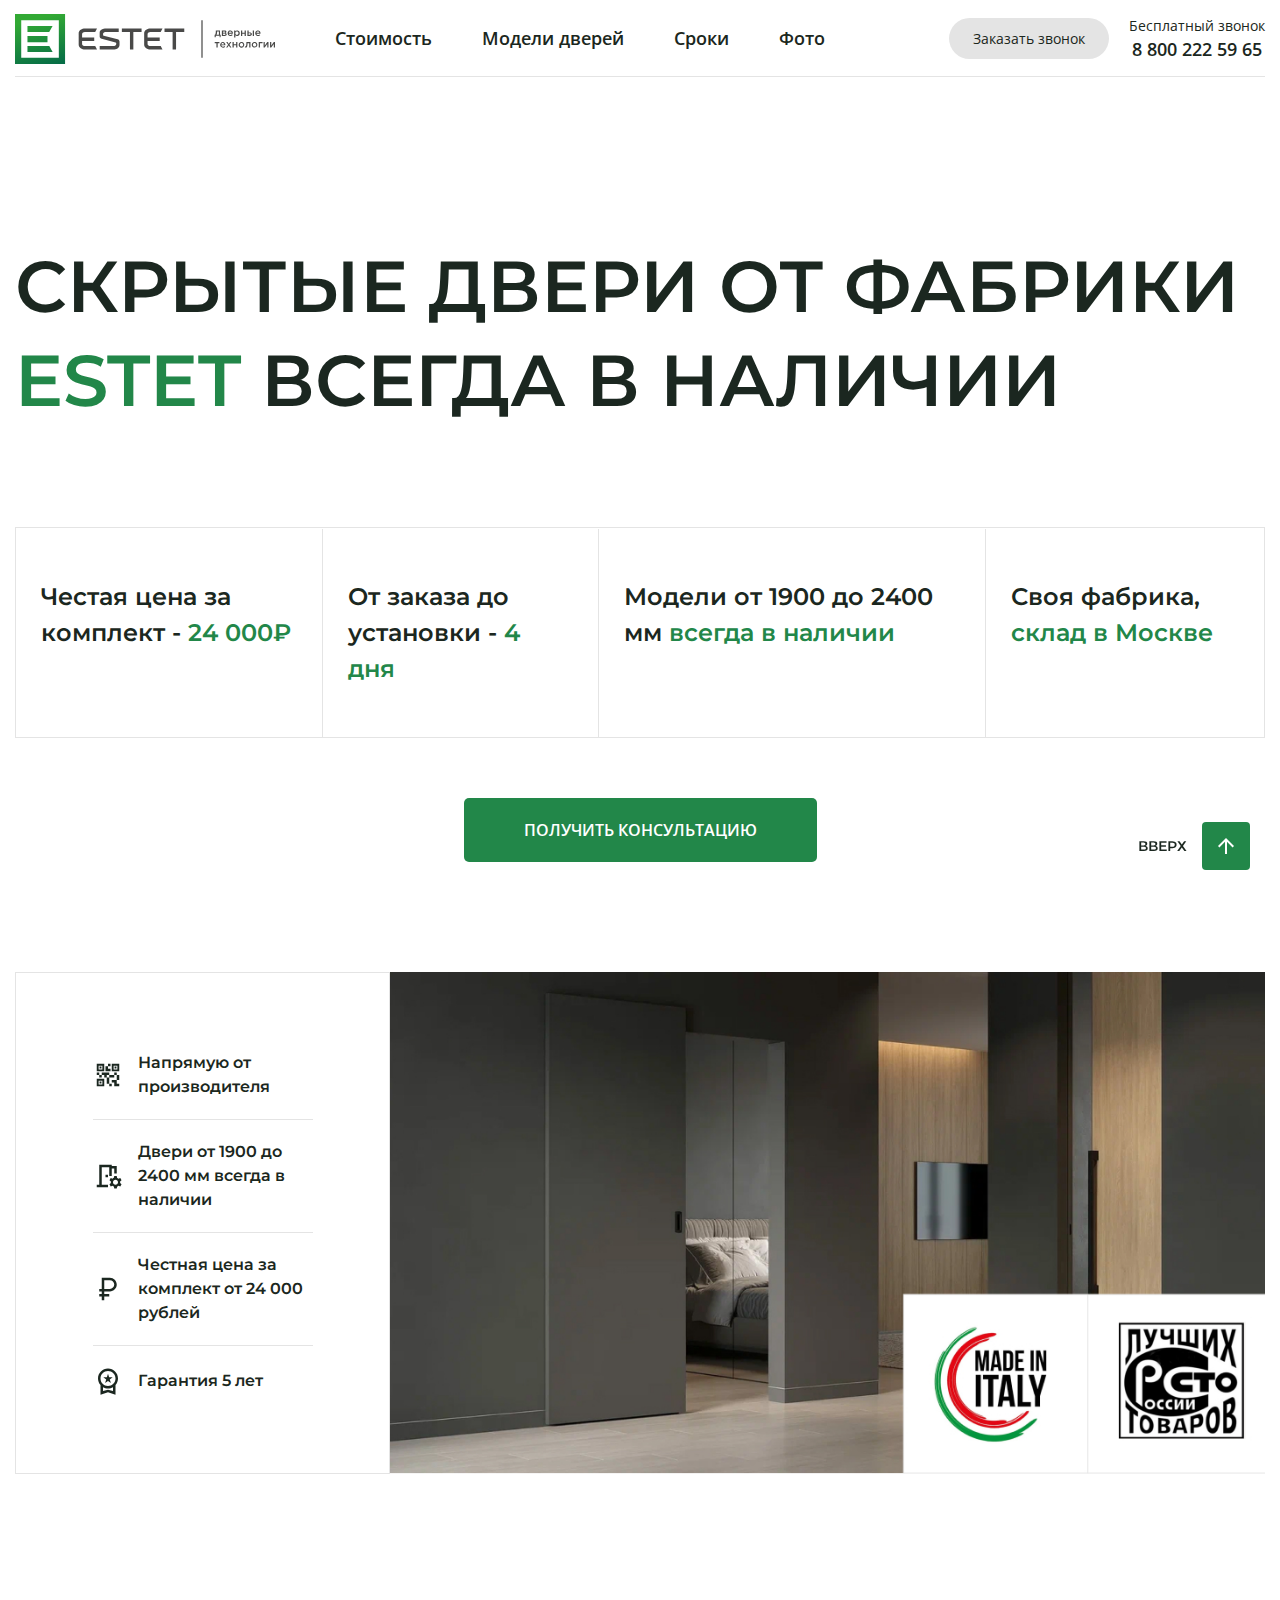
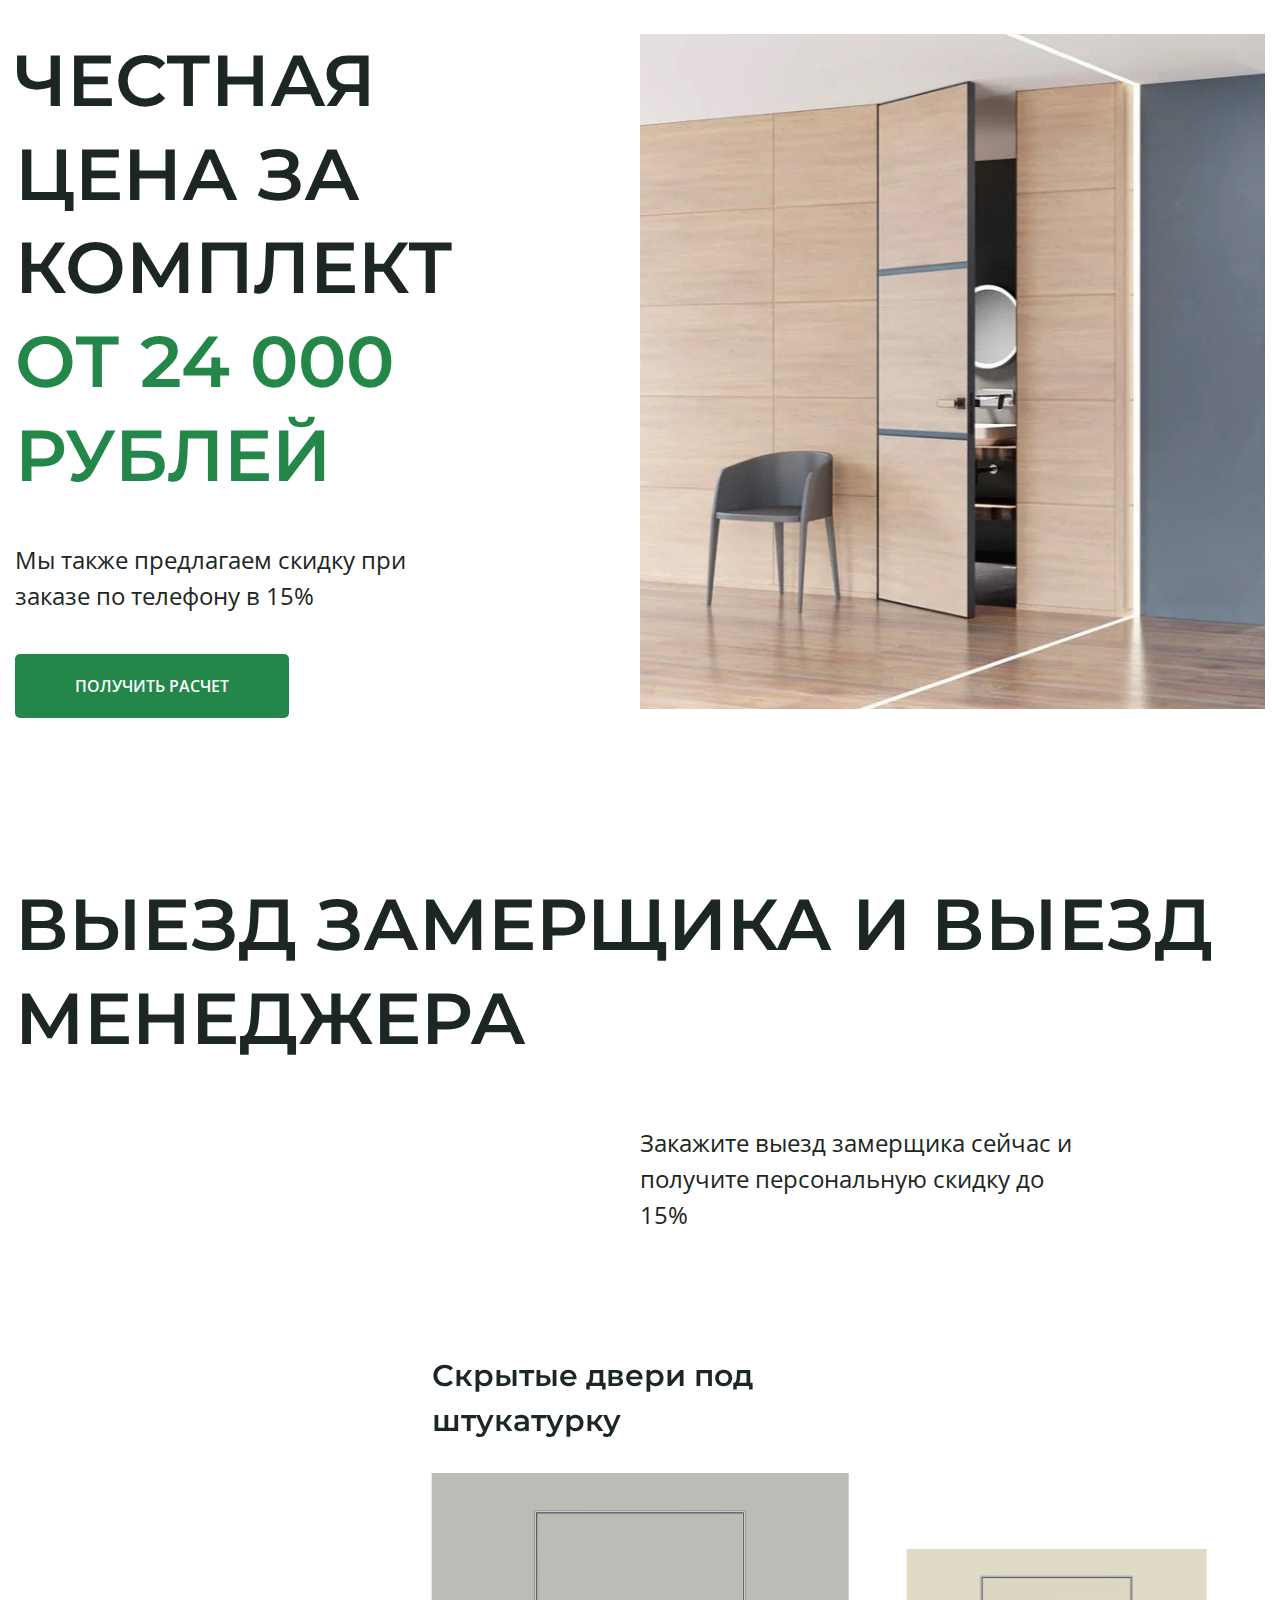
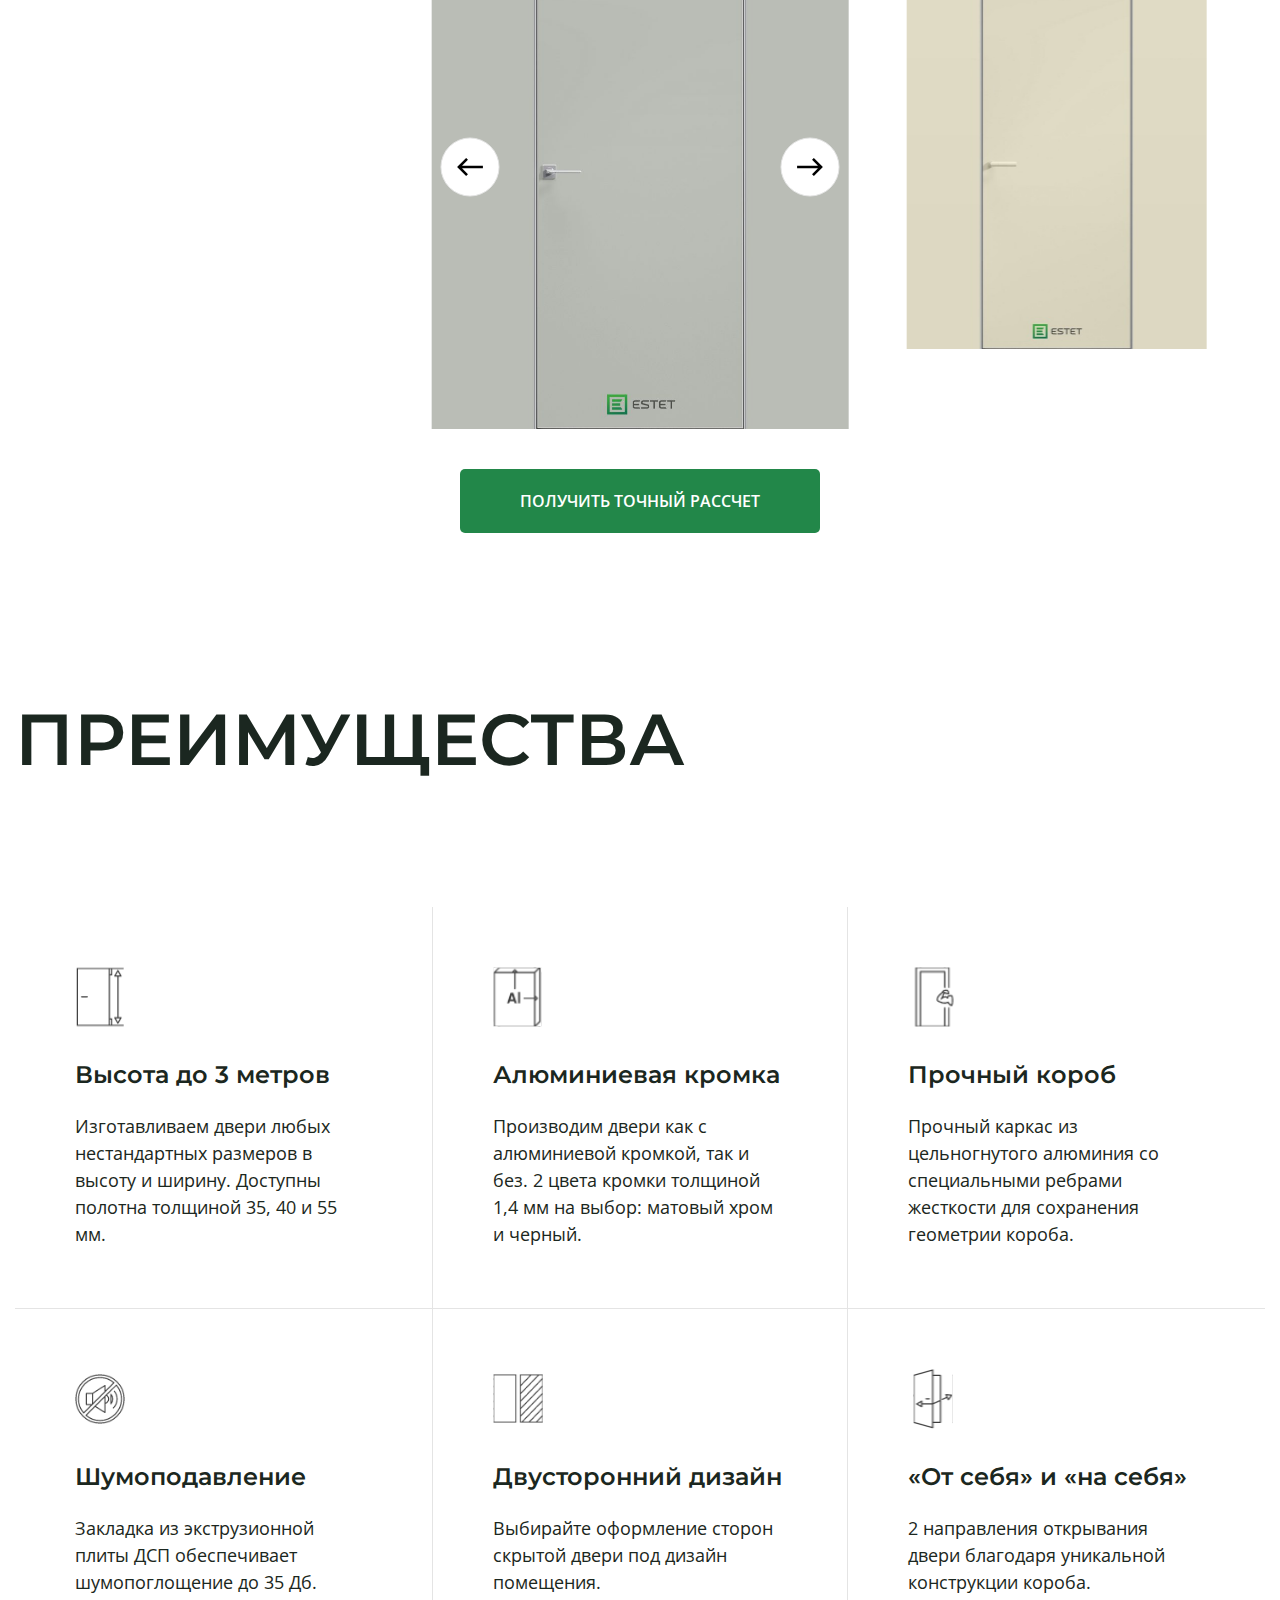
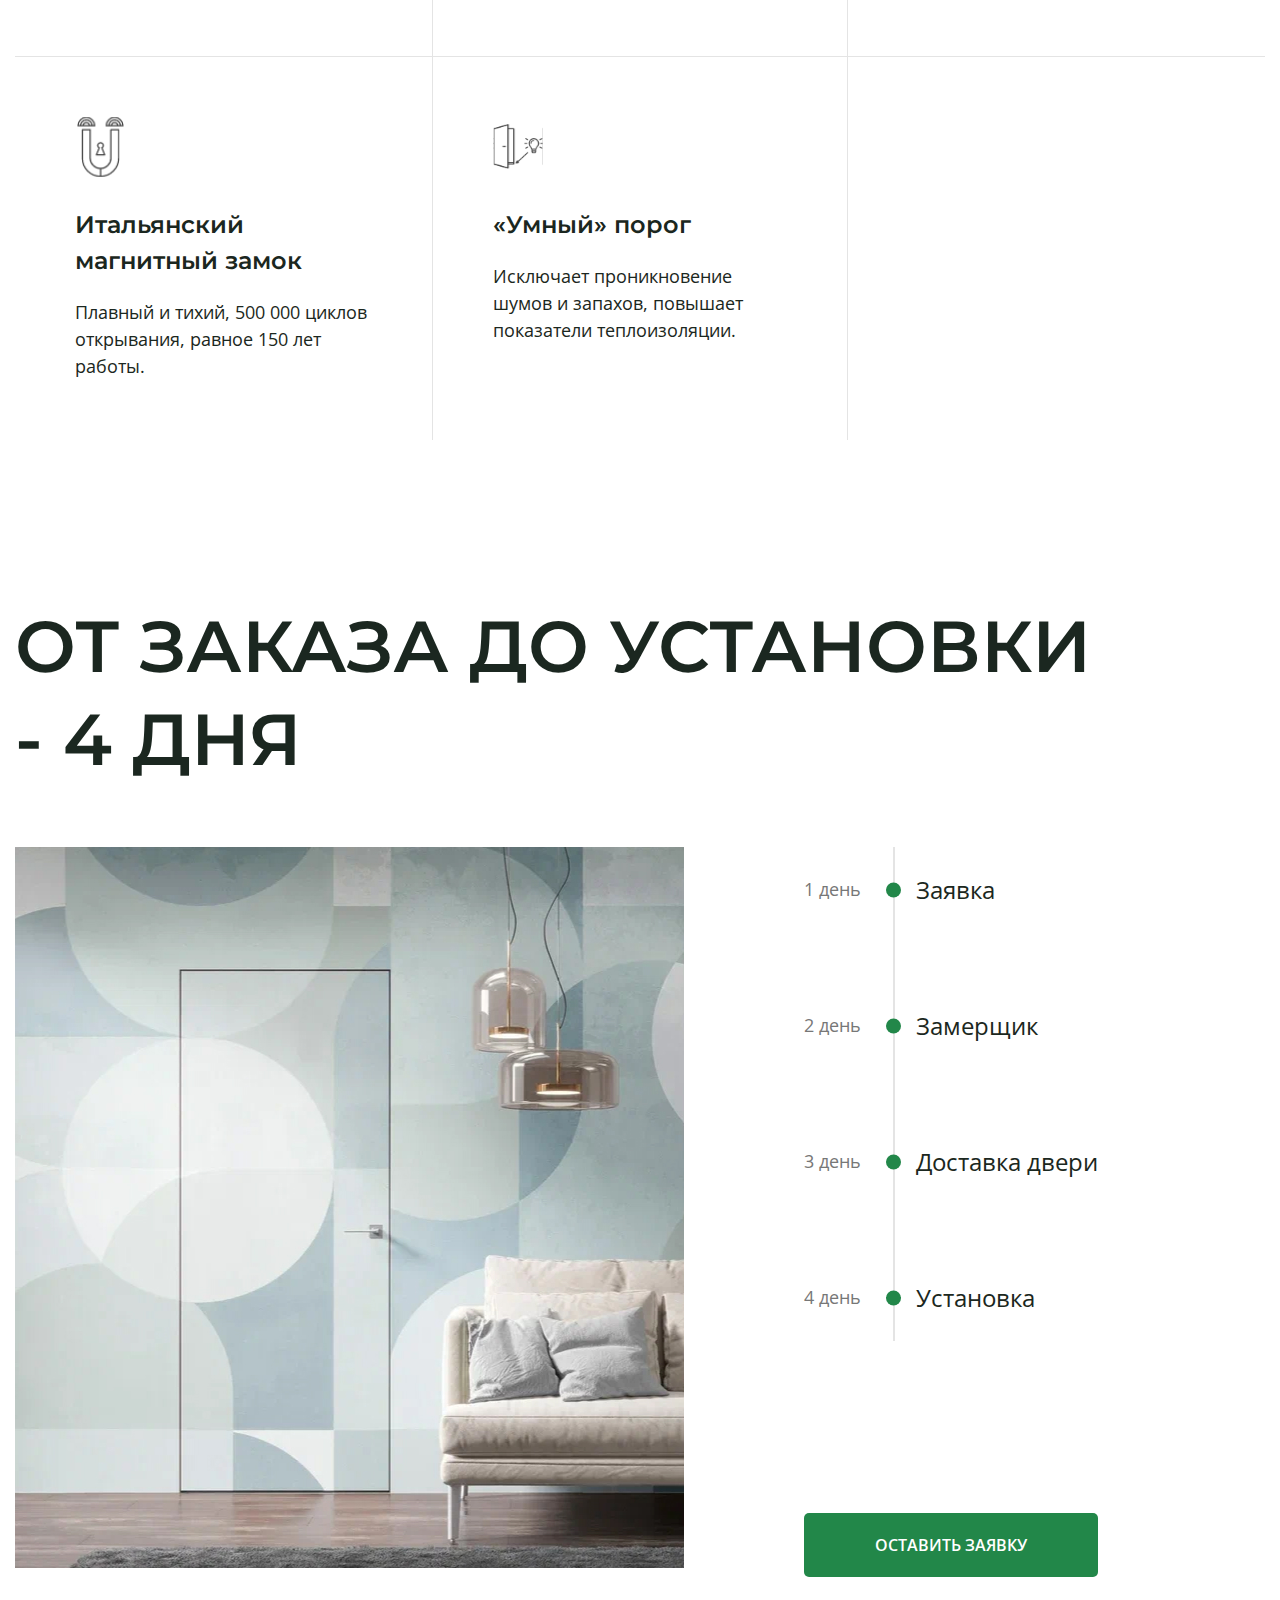
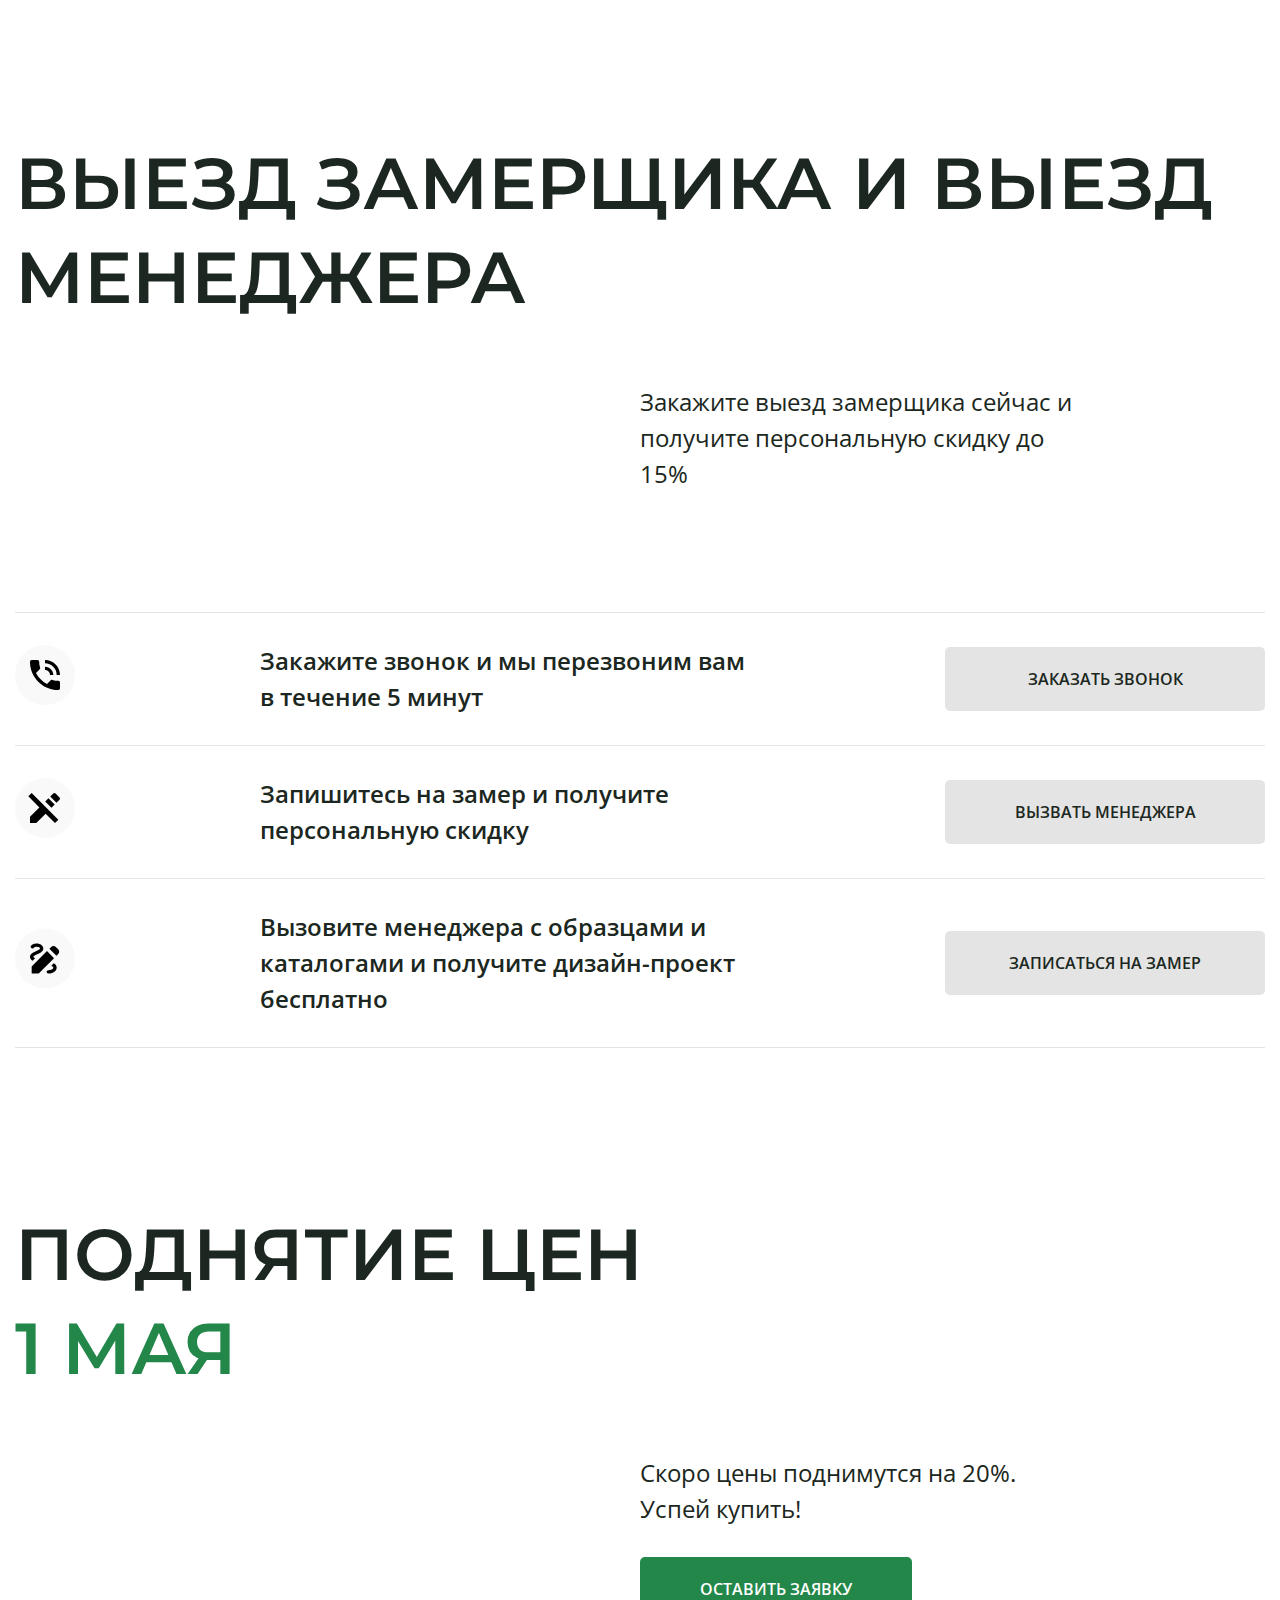
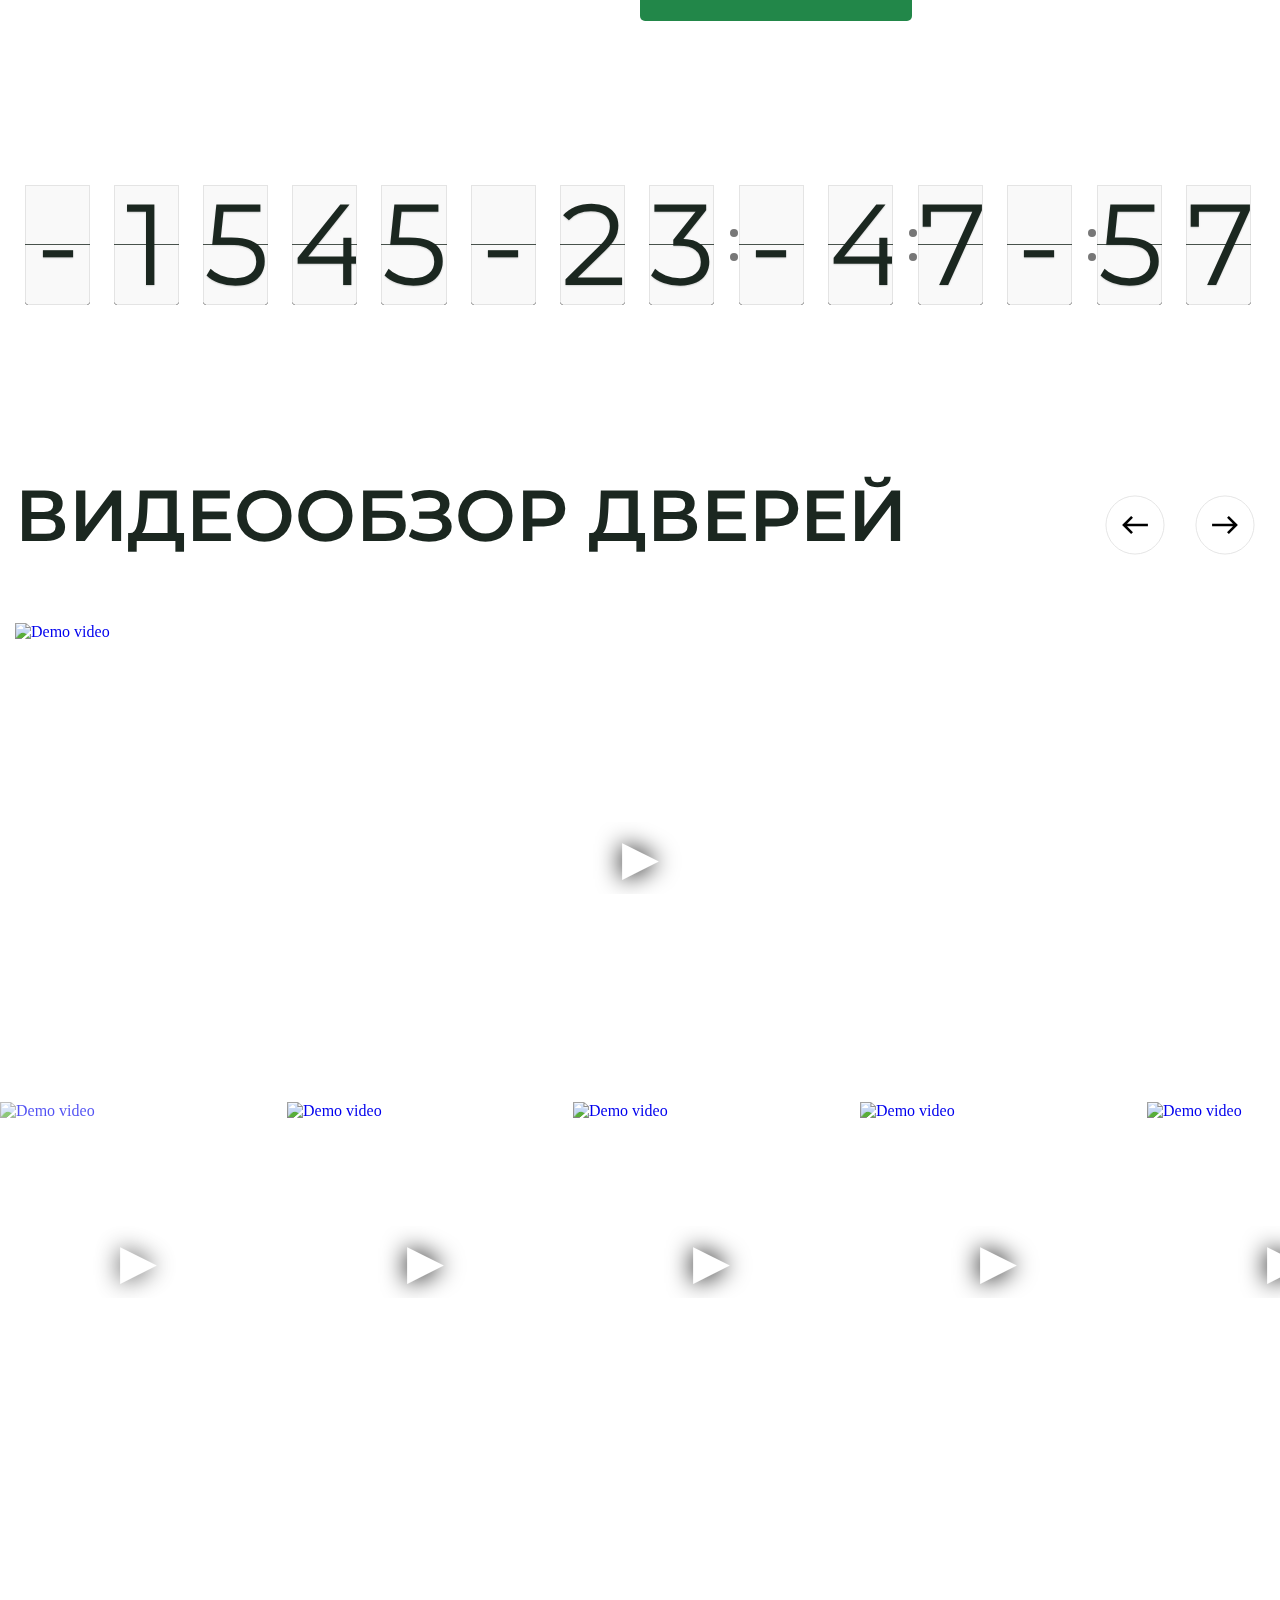
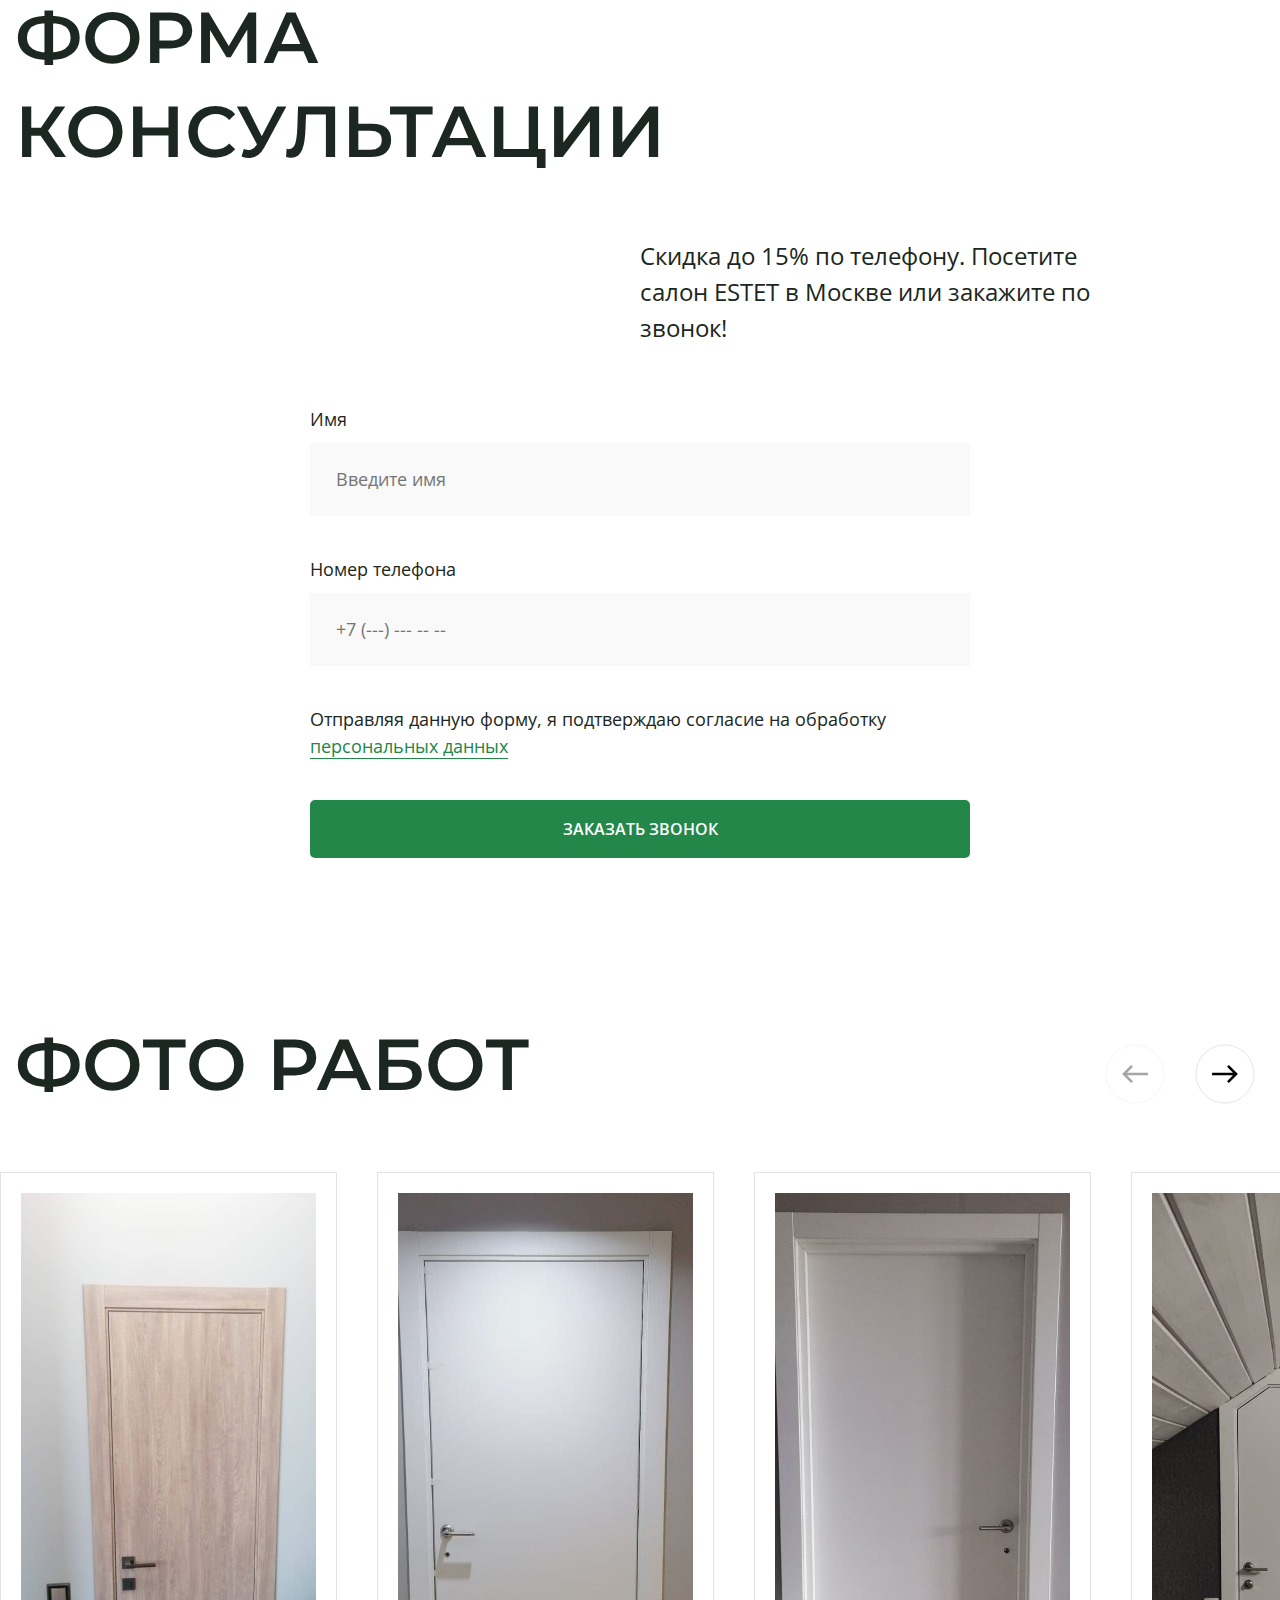
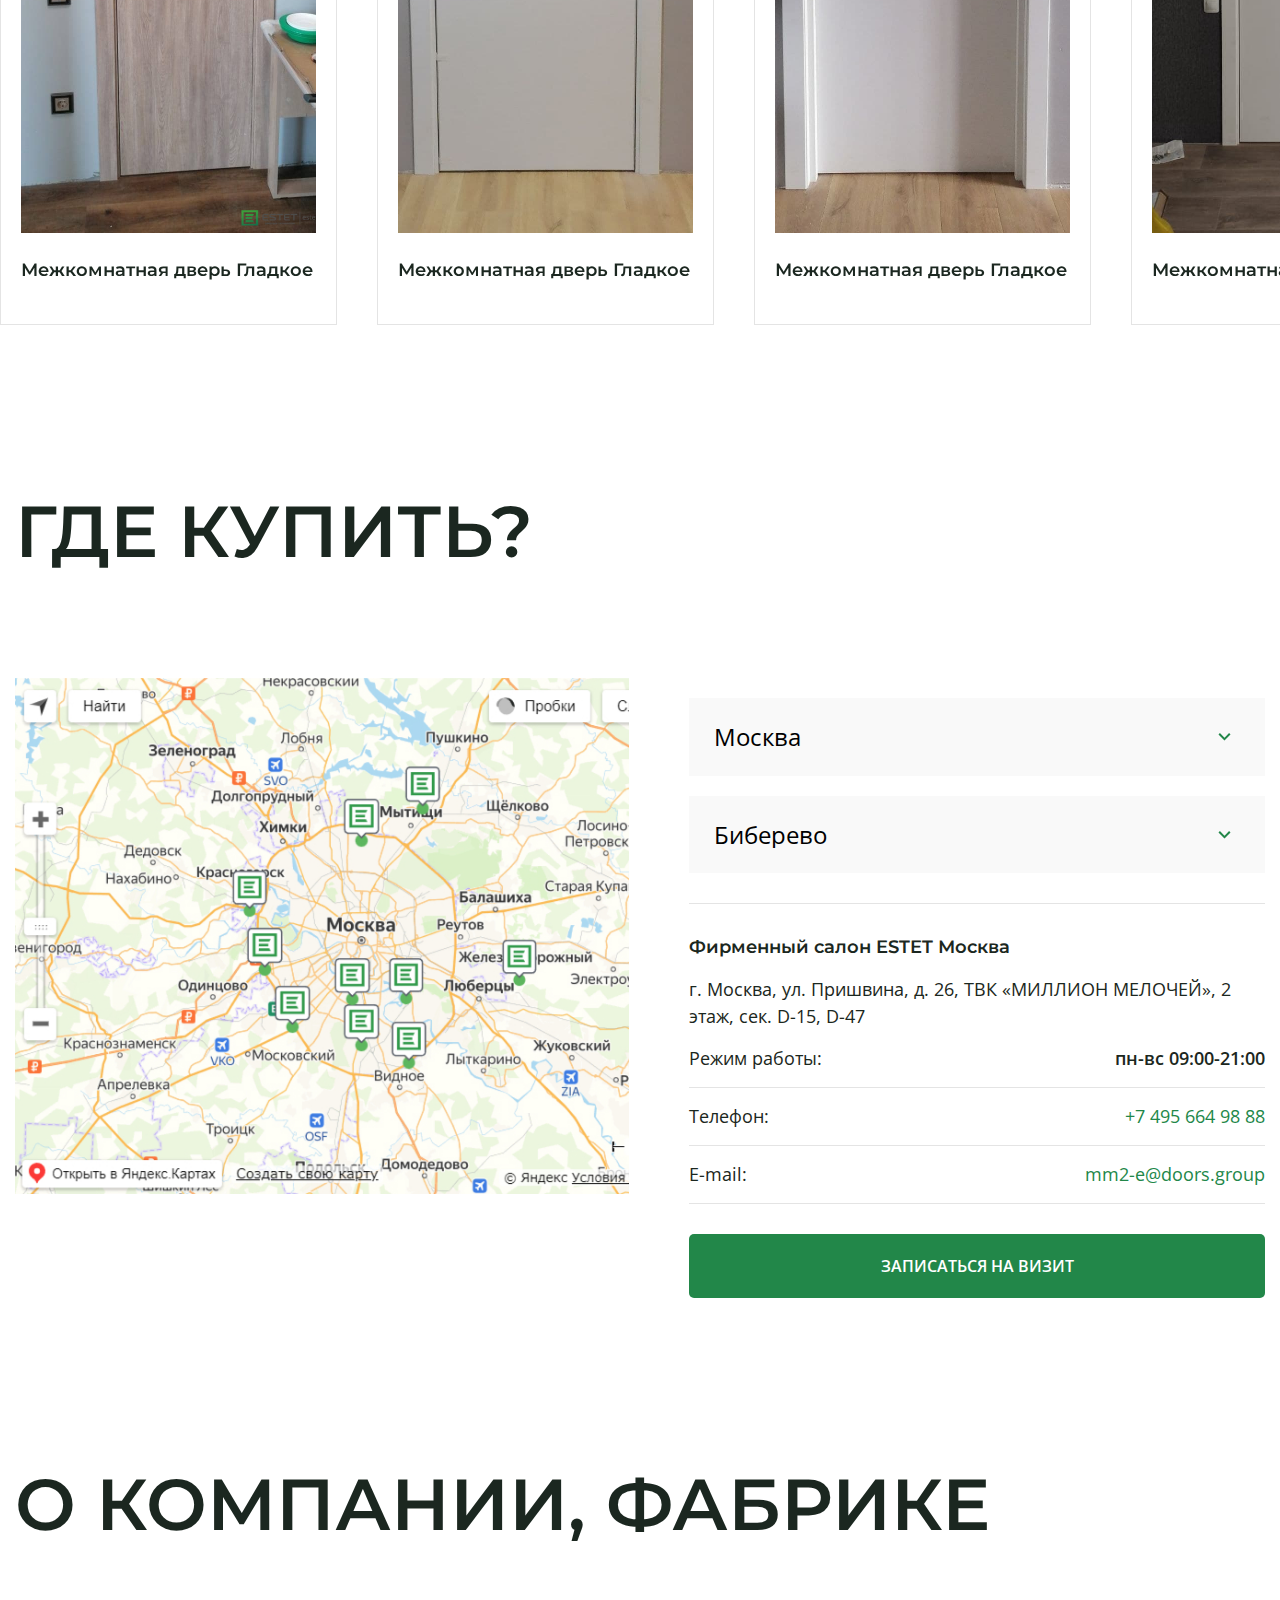
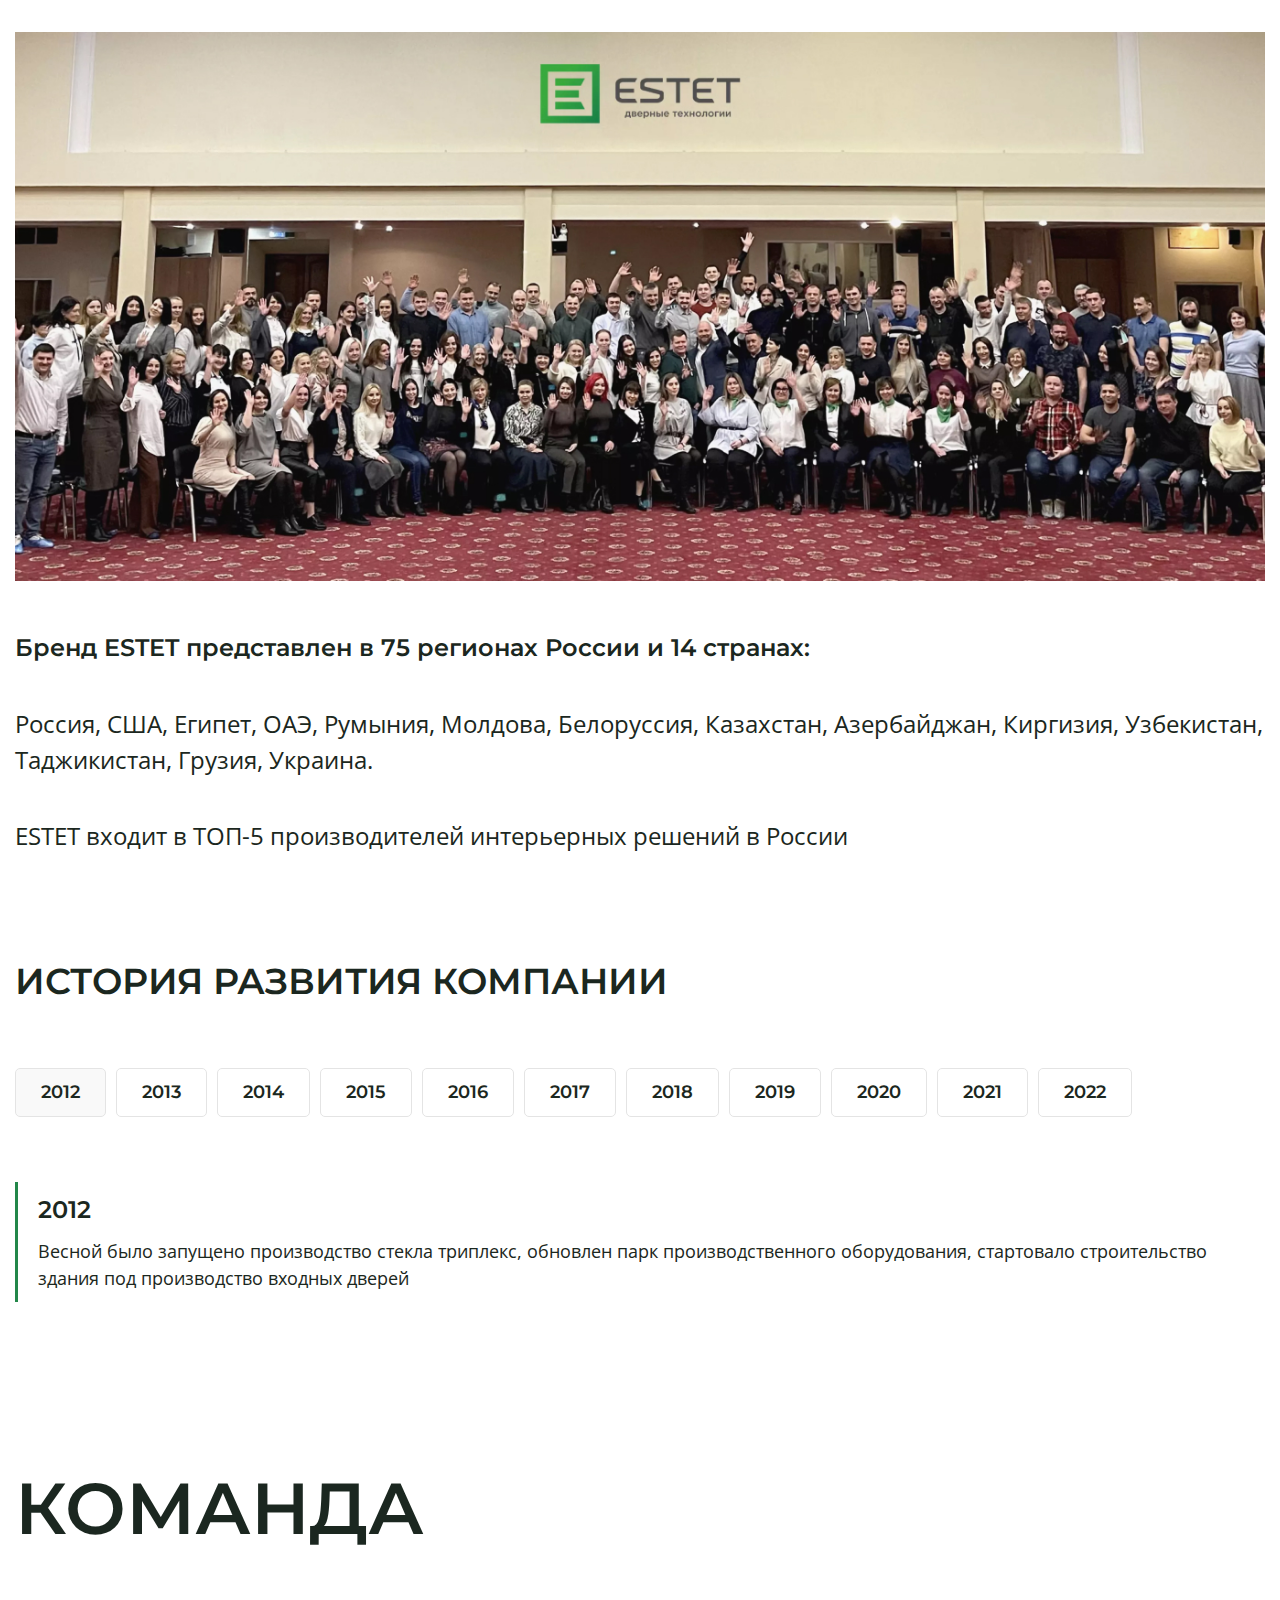
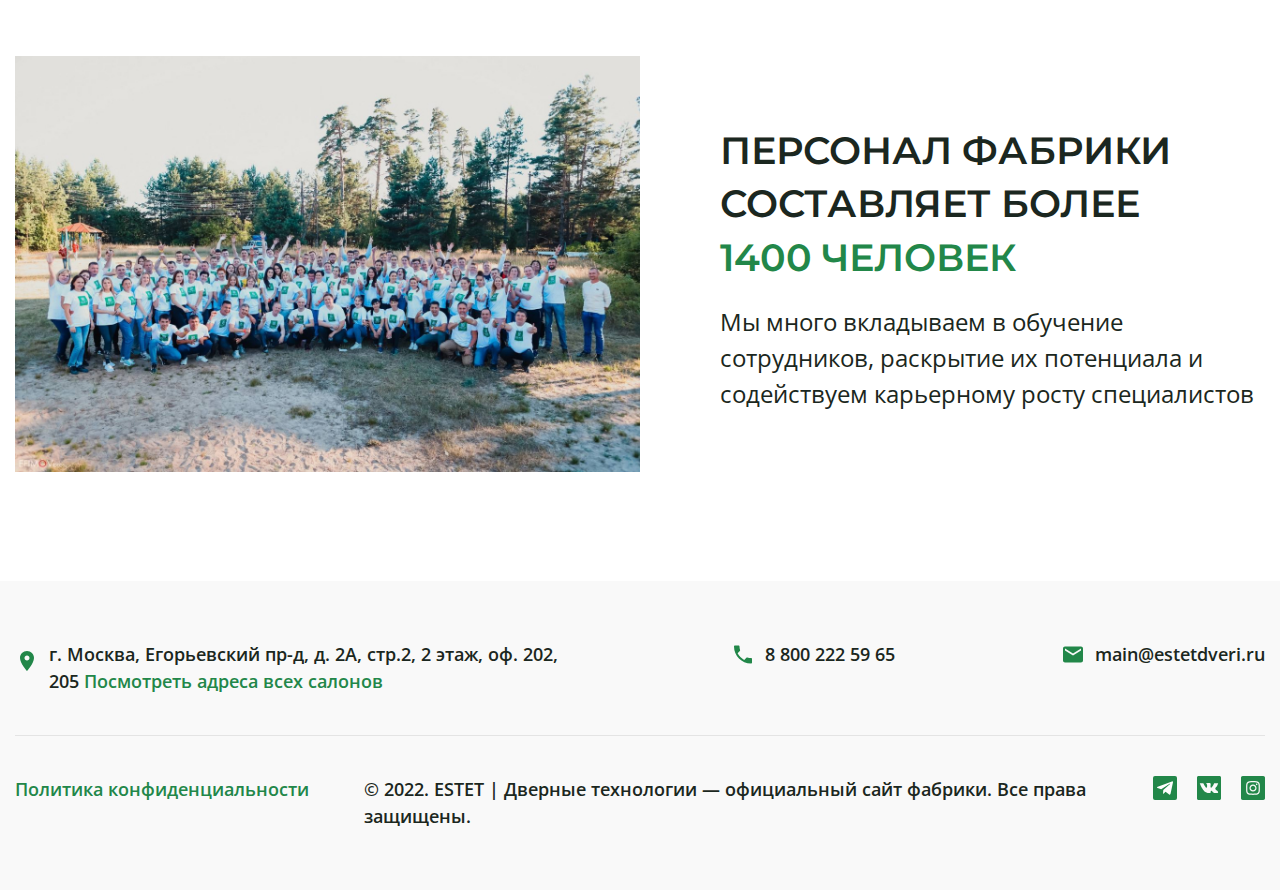
==== commit 8b4d2d22: "add city" ====
--- a/index.html
+++ b/index.html
@@ -1090,10 +1090,9 @@
             <div class="map__item">
               <select class="city-select">
                 <option>Москва</option>
-                <option>Санкт-Петербург</option>
-                <option>2</option>
-                <option>3</option>
-                <option>4</option>
+                <option>Красногорск</option>
+                <option>Мытищи</option>
+                <option>Одинцово</option>
               </select>
               <select class="shop-select">
                 <option>Биберево</option>
@@ -1108,10 +1107,12 @@
               <div class="city-blocks">
                 <div class="city-block" style="visibility: hidden"></div>
                 <div class="city-block">
-                  <h3 class="shop-block__title">Брендсекция ESTET Москва</h3>
+                  <h3 class="shop-block__title">
+                    Фирменный салон ESTET Красногорск
+                  </h3>
                   <p class="shop-block__adress">
-                    г. Москва, Тихорецкий б-р, д. 1, стр. 2А, ТК «ЛЮБЛИНСКОЕ
-                    ПОЛЕ», цокольный этаж, сек. M-038, Салон дверей «HOLZ»
+                    г. Красногорск, ул. Международная, д. 6, ТЦ «ТВОЙ ДОМ», к.
+                    1, 2 этаж
                   </p>
                   <div class="shop-block-descr">
                     <div class="shop-block-descr__item">
@@ -1199,9 +1200,194 @@
                     </a>
                   </div>
                 </div>
-                <div class="city-block">2</div>
-                <div class="city-block">3</div>
-                <div class="city-block">4</div>
+                <div class="city-block">
+                  <h3 class="shop-block__title">
+                    Фирменный салон ESTET Мытищи
+                  </h3>
+                  <p class="shop-block__adress">
+                    г. Мытищи, пр-кт Олимпийский, д. 29, стр. 1, ТЦ «ФОРМАТ»,
+                    цокольный этаж
+                  </p>
+                  <div class="shop-block-descr">
+                    <div class="shop-block-descr__item">
+                      <span class="shop-descr__what">Режим работы:</span>
+                      <span class="shop-descr__time">пн-вс 10:00-21:00</span>
+                    </div>
+                    <div class="shop-block-descr__item">
+                      <span class="shop-descr__what">Телефон:</span>
+                      <a href="#" class="shop-descr__link">+7 495 664 98 88</a>
+                    </div>
+                    <div class="shop-block-descr__item">
+                      <span class="shop-descr__what">E-mail:</span>
+                      <a href="mailto:fm-e@doors.group" class="shop-descr__link"
+                        >fm-e@doors.group</a
+                      >
+                    </div>
+                  </div>
+                  <div style="display: none" class="shop-block__gallery">
+                    <div class="gallery">
+                      <div
+                        class="store-image fancybox d0"
+                        fancybox-href="images/foto_salon/moscow/lublinskoe-pole-holz/main.jpg"
+                        target="_blank"
+                        fancybox-rel="docid_9740"
+                        fancybox-title="г. Москва, Тихорецкий б-р, д. 1, стр. 2А, ТК «ЛЮБЛИНСКОЕ ПОЛЕ», цокольный этаж, сек. M-038, Салон дверей «HOLZ»"
+                      >
+                        <picture>
+                          <img
+                            src="/assets/cache_image/images/foto_salon/moscow/lublinskoe-pole-holz/main_250x250_c77.jpg"
+                            alt="Фото - г. Москва, Тихорецкий б-р, д. 1, стр. 2А, ТК «ЛЮБЛИНСКОЕ ПОЛЕ», цокольный этаж, сек. M-038, Салон дверей «HOLZ»"
+                          />
+                        </picture>
+                      </div>
+                      <div
+                        class="store-image fancybox d1"
+                        fancybox-href="images/foto_salon/moscow/lublinskoe-pole-holz/int-1.jpg"
+                        target="_blank"
+                        fancybox-rel="docid_9740"
+                        fancybox-title="г. Москва, Тихорецкий б-р, д. 1, стр. 2А, ТК «ЛЮБЛИНСКОЕ ПОЛЕ», цокольный этаж, сек. M-038, Салон дверей «HOLZ»"
+                      >
+                        <picture>
+                          <img
+                            src="/assets/cache_image/images/foto_salon/moscow/lublinskoe-pole-holz/int-1_250x250_c77.jpg"
+                            alt="Фото - г. Москва, Тихорецкий б-р, д. 1, стр. 2А, ТК «ЛЮБЛИНСКОЕ ПОЛЕ», цокольный этаж, сек. M-038, Салон дверей «HOLZ»"
+                          />
+                        </picture>
+                      </div>
+                      <div
+                        class="store-image fancybox d2"
+                        fancybox-href="images/foto_salon/moscow/lublinskoe-pole-holz/int-2.jpg"
+                        target="_blank"
+                        fancybox-rel="docid_9740"
+                        fancybox-title="г. Москва, Тихорецкий б-р, д. 1, стр. 2А, ТК «ЛЮБЛИНСКОЕ ПОЛЕ», цокольный этаж, сек. M-038, Салон дверей «HOLZ»"
+                      >
+                        <picture>
+                          <img
+                            src="/assets/cache_image/images/foto_salon/moscow/lublinskoe-pole-holz/int-2_250x250_c77.jpg"
+                            alt="Фото - г. Москва, Тихорецкий б-р, д. 1, стр. 2А, ТК «ЛЮБЛИНСКОЕ ПОЛЕ», цокольный этаж, сек. M-038, Салон дверей «HOLZ»"
+                          />
+                        </picture>
+                      </div>
+                      <div
+                        class="store-image fancybox d3"
+                        fancybox-href="images/foto_salon/moscow/lublinskoe-pole-holz/int-3.jpg"
+                        target="_blank"
+                        fancybox-rel="docid_9740"
+                        fancybox-title="г. Москва, Тихорецкий б-р, д. 1, стр. 2А, ТК «ЛЮБЛИНСКОЕ ПОЛЕ», цокольный этаж, сек. M-038, Салон дверей «HOLZ»"
+                      >
+                        <picture>
+                          <img
+                            src="/assets/cache_image/images/foto_salon/moscow/lublinskoe-pole-holz/int-3_250x250_c77.jpg"
+                            alt="Фото - г. Москва, Тихорецкий б-р, д. 1, стр. 2А, ТК «ЛЮБЛИНСКОЕ ПОЛЕ», цокольный этаж, сек. M-038, Салон дверей «HOLZ»"
+                          />
+                        </picture>
+                      </div>
+                    </div>
+                  </div>
+                  <div class="shop-block__btns">
+                    <a
+                      data-fancybox
+                      data-src="#main-popup"
+                      class="main-btn shop-block__btn"
+                    >
+                      Записаться на визит
+                    </a>
+                  </div>
+                </div>
+                <div class="city-block">
+                  <h3 class="shop-block__title">
+                    Фирменный салон ESTET Одинцово
+                  </h3>
+                  <p class="shop-block__adress">
+                    г. Одинцово, ул. Западная, стр. 100, ТЦ «МОЖАЙСКИЙ ДВОР», 2
+                    этаж, секция Б-13
+                  </p>
+                  <div class="shop-block-descr">
+                    <div class="shop-block-descr__item">
+                      <span class="shop-descr__what">Режим работы:</span>
+                      <span class="shop-descr__time">пн-вс 10:00-21:00</span>
+                    </div>
+                    <div class="shop-block-descr__item">
+                      <span class="shop-descr__what">Телефон:</span>
+                      <a href="#" class="shop-descr__link">+7 495 664 98 88</a>
+                    </div>
+                    <div class="shop-block-descr__item">
+                      <span class="shop-descr__what">E-mail:</span>
+                      <a href="mailto:md-e@doors.group" class="shop-descr__link"
+                        >md-e@doors.group</a
+                      >
+                    </div>
+                  </div>
+                  <div style="display: none" class="shop-block__gallery">
+                    <div class="gallery">
+                      <div
+                        class="store-image fancybox d0"
+                        fancybox-href="images/foto_salon/moscow/lublinskoe-pole-holz/main.jpg"
+                        target="_blank"
+                        fancybox-rel="docid_9740"
+                        fancybox-title="г. Москва, Тихорецкий б-р, д. 1, стр. 2А, ТК «ЛЮБЛИНСКОЕ ПОЛЕ», цокольный этаж, сек. M-038, Салон дверей «HOLZ»"
+                      >
+                        <picture>
+                          <img
+                            src="/assets/cache_image/images/foto_salon/moscow/lublinskoe-pole-holz/main_250x250_c77.jpg"
+                            alt="Фото - г. Москва, Тихорецкий б-р, д. 1, стр. 2А, ТК «ЛЮБЛИНСКОЕ ПОЛЕ», цокольный этаж, сек. M-038, Салон дверей «HOLZ»"
+                          />
+                        </picture>
+                      </div>
+                      <div
+                        class="store-image fancybox d1"
+                        fancybox-href="images/foto_salon/moscow/lublinskoe-pole-holz/int-1.jpg"
+                        target="_blank"
+                        fancybox-rel="docid_9740"
+                        fancybox-title="г. Москва, Тихорецкий б-р, д. 1, стр. 2А, ТК «ЛЮБЛИНСКОЕ ПОЛЕ», цокольный этаж, сек. M-038, Салон дверей «HOLZ»"
+                      >
+                        <picture>
+                          <img
+                            src="/assets/cache_image/images/foto_salon/moscow/lublinskoe-pole-holz/int-1_250x250_c77.jpg"
+                            alt="Фото - г. Москва, Тихорецкий б-р, д. 1, стр. 2А, ТК «ЛЮБЛИНСКОЕ ПОЛЕ», цокольный этаж, сек. M-038, Салон дверей «HOLZ»"
+                          />
+                        </picture>
+                      </div>
+                      <div
+                        class="store-image fancybox d2"
+                        fancybox-href="images/foto_salon/moscow/lublinskoe-pole-holz/int-2.jpg"
+                        target="_blank"
+                        fancybox-rel="docid_9740"
+                        fancybox-title="г. Москва, Тихорецкий б-р, д. 1, стр. 2А, ТК «ЛЮБЛИНСКОЕ ПОЛЕ», цокольный этаж, сек. M-038, Салон дверей «HOLZ»"
+                      >
+                        <picture>
+                          <img
+                            src="/assets/cache_image/images/foto_salon/moscow/lublinskoe-pole-holz/int-2_250x250_c77.jpg"
+                            alt="Фото - г. Москва, Тихорецкий б-р, д. 1, стр. 2А, ТК «ЛЮБЛИНСКОЕ ПОЛЕ», цокольный этаж, сек. M-038, Салон дверей «HOLZ»"
+                          />
+                        </picture>
+                      </div>
+                      <div
+                        class="store-image fancybox d3"
+                        fancybox-href="images/foto_salon/moscow/lublinskoe-pole-holz/int-3.jpg"
+                        target="_blank"
+                        fancybox-rel="docid_9740"
+                        fancybox-title="г. Москва, Тихорецкий б-р, д. 1, стр. 2А, ТК «ЛЮБЛИНСКОЕ ПОЛЕ», цокольный этаж, сек. M-038, Салон дверей «HOLZ»"
+                      >
+                        <picture>
+                          <img
+                            src="/assets/cache_image/images/foto_salon/moscow/lublinskoe-pole-holz/int-3_250x250_c77.jpg"
+                            alt="Фото - г. Москва, Тихорецкий б-р, д. 1, стр. 2А, ТК «ЛЮБЛИНСКОЕ ПОЛЕ», цокольный этаж, сек. M-038, Салон дверей «HOLZ»"
+                          />
+                        </picture>
+                      </div>
+                    </div>
+                  </div>
+                  <div class="shop-block__btns">
+                    <a
+                      data-fancybox
+                      data-src="#main-popup"
+                      class="main-btn shop-block__btn"
+                    >
+                      Записаться на визит
+                    </a>
+                  </div>
+                </div>
               </div>
               <div class="shop-blocks">
                 <div class="shop-block" style="display: block">
@@ -1867,7 +2053,9 @@
                     Фирменный салон ESTET Москва
                   </h3>
                   <p class="shop-block__adress">
-                    г. Москва, поселение Московский, 22-ой км Киевского шоссе, домовладение 4, строение 2, корпус В, БП «РУМЯНЦЕВО», вход 6, 1 этаж, секция 133В
+                    г. Москва, поселение Московский, 22-ой км Киевского шоссе,
+                    домовладение 4, строение 2, корпус В, БП «РУМЯНЦЕВО», вход
+                    6, 1 этаж, секция 133В
                   </p>
                   <div class="shop-block-descr">
                     <div class="shop-block-descr__item">
--- a/css/style.css
+++ b/css/style.css
@@ -1387,7 +1387,6 @@
 /* Стили для вкладки */
 .tab-header__item {
   padding: 10px 25px;
-  margin-right: 10px;
   cursor: pointer;
   border: 1px solid var(--border);
   color: var(--black);
@@ -1397,7 +1396,9 @@
   font-size: 18px;
   border-radius: 5px;
 }
-
+.tab-header__item:not(:last-child) {
+  margin-right: 10px;
+}
 /* Стили для активной вкладки */
 .tab-header__item.active {
   position: relative;
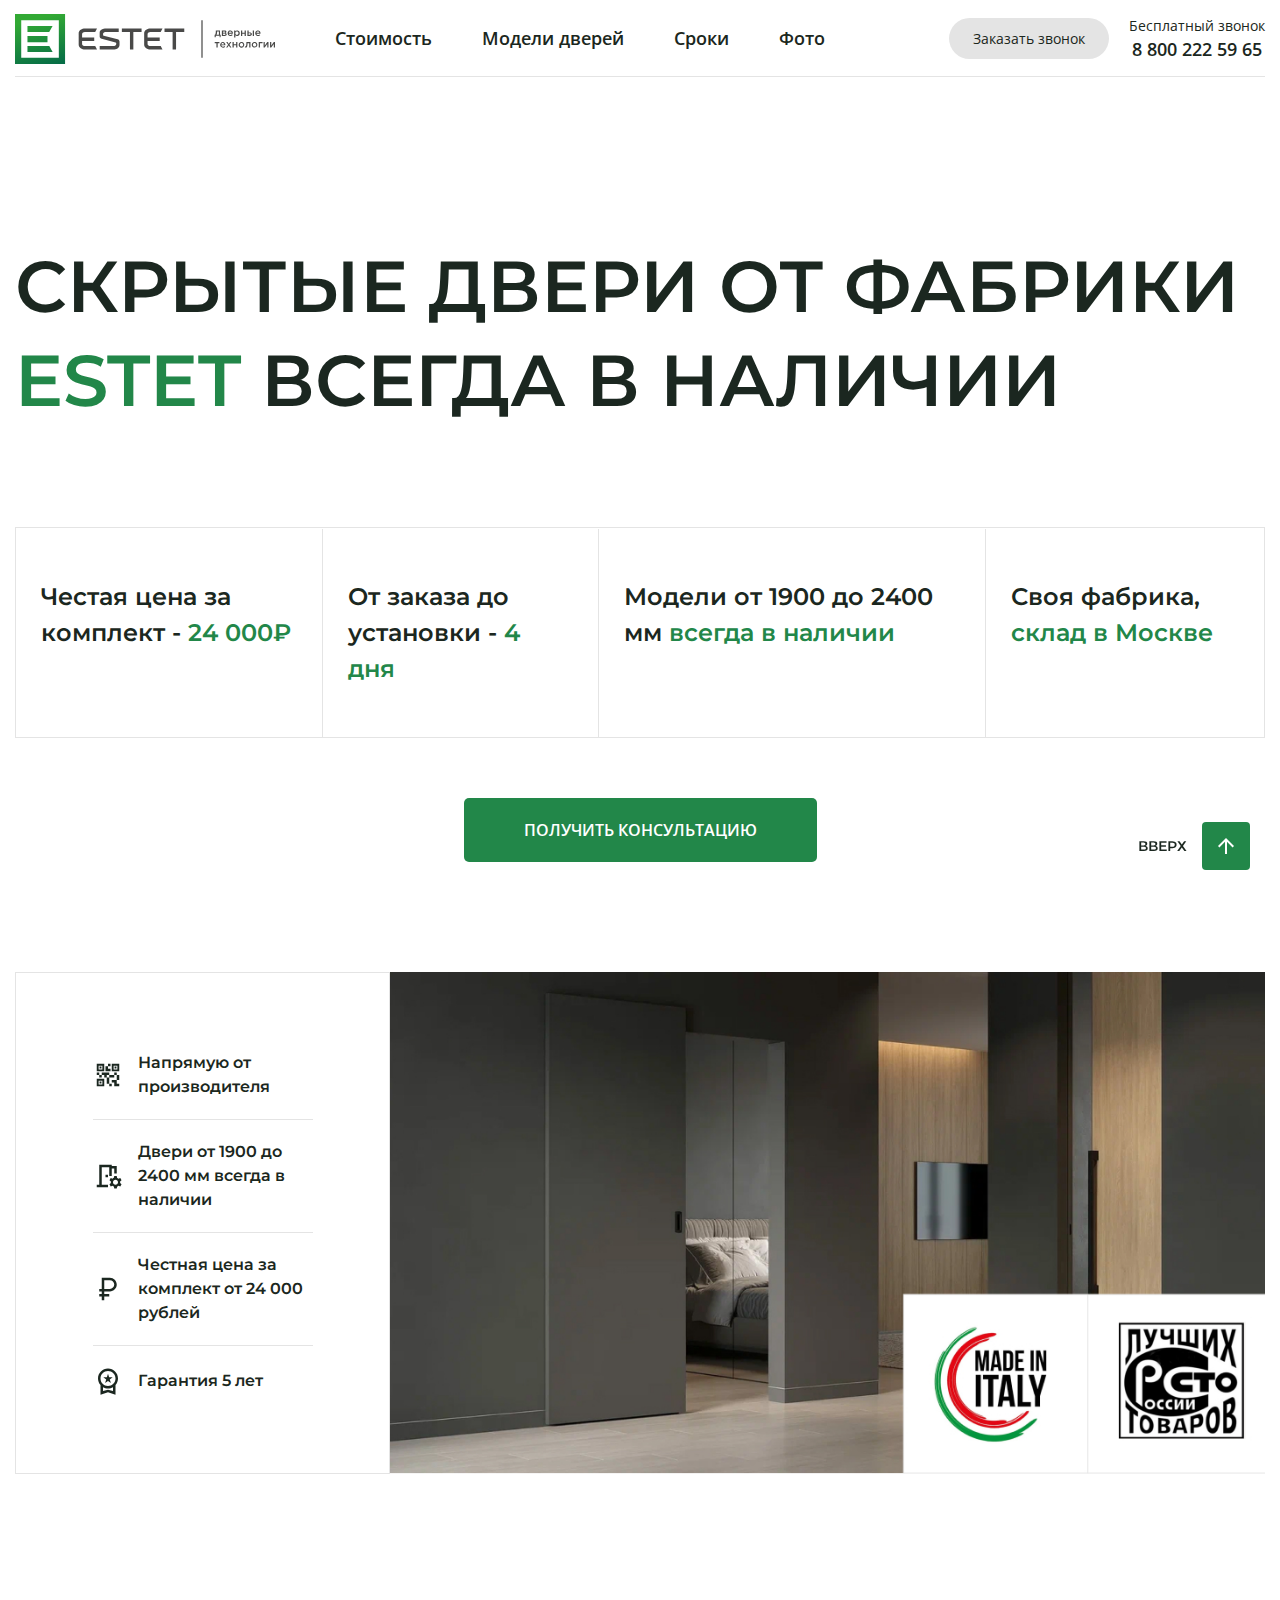
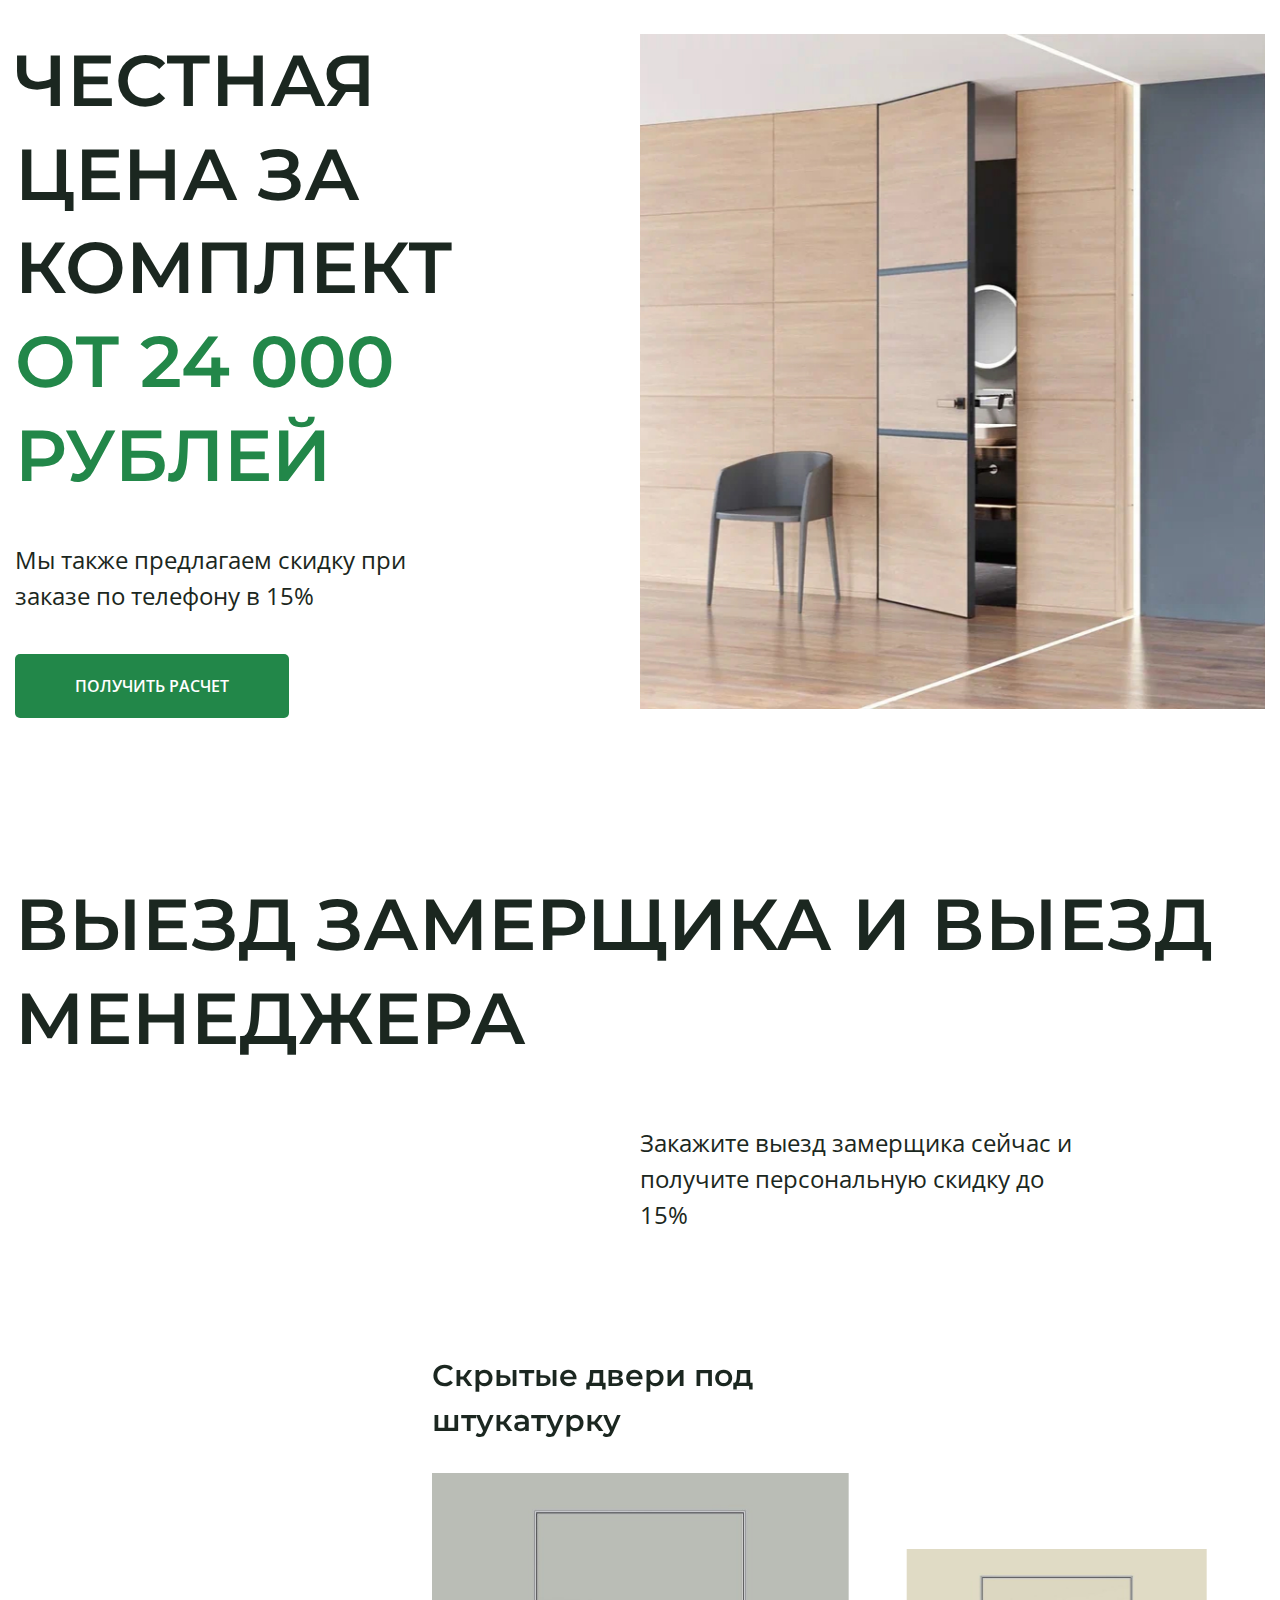
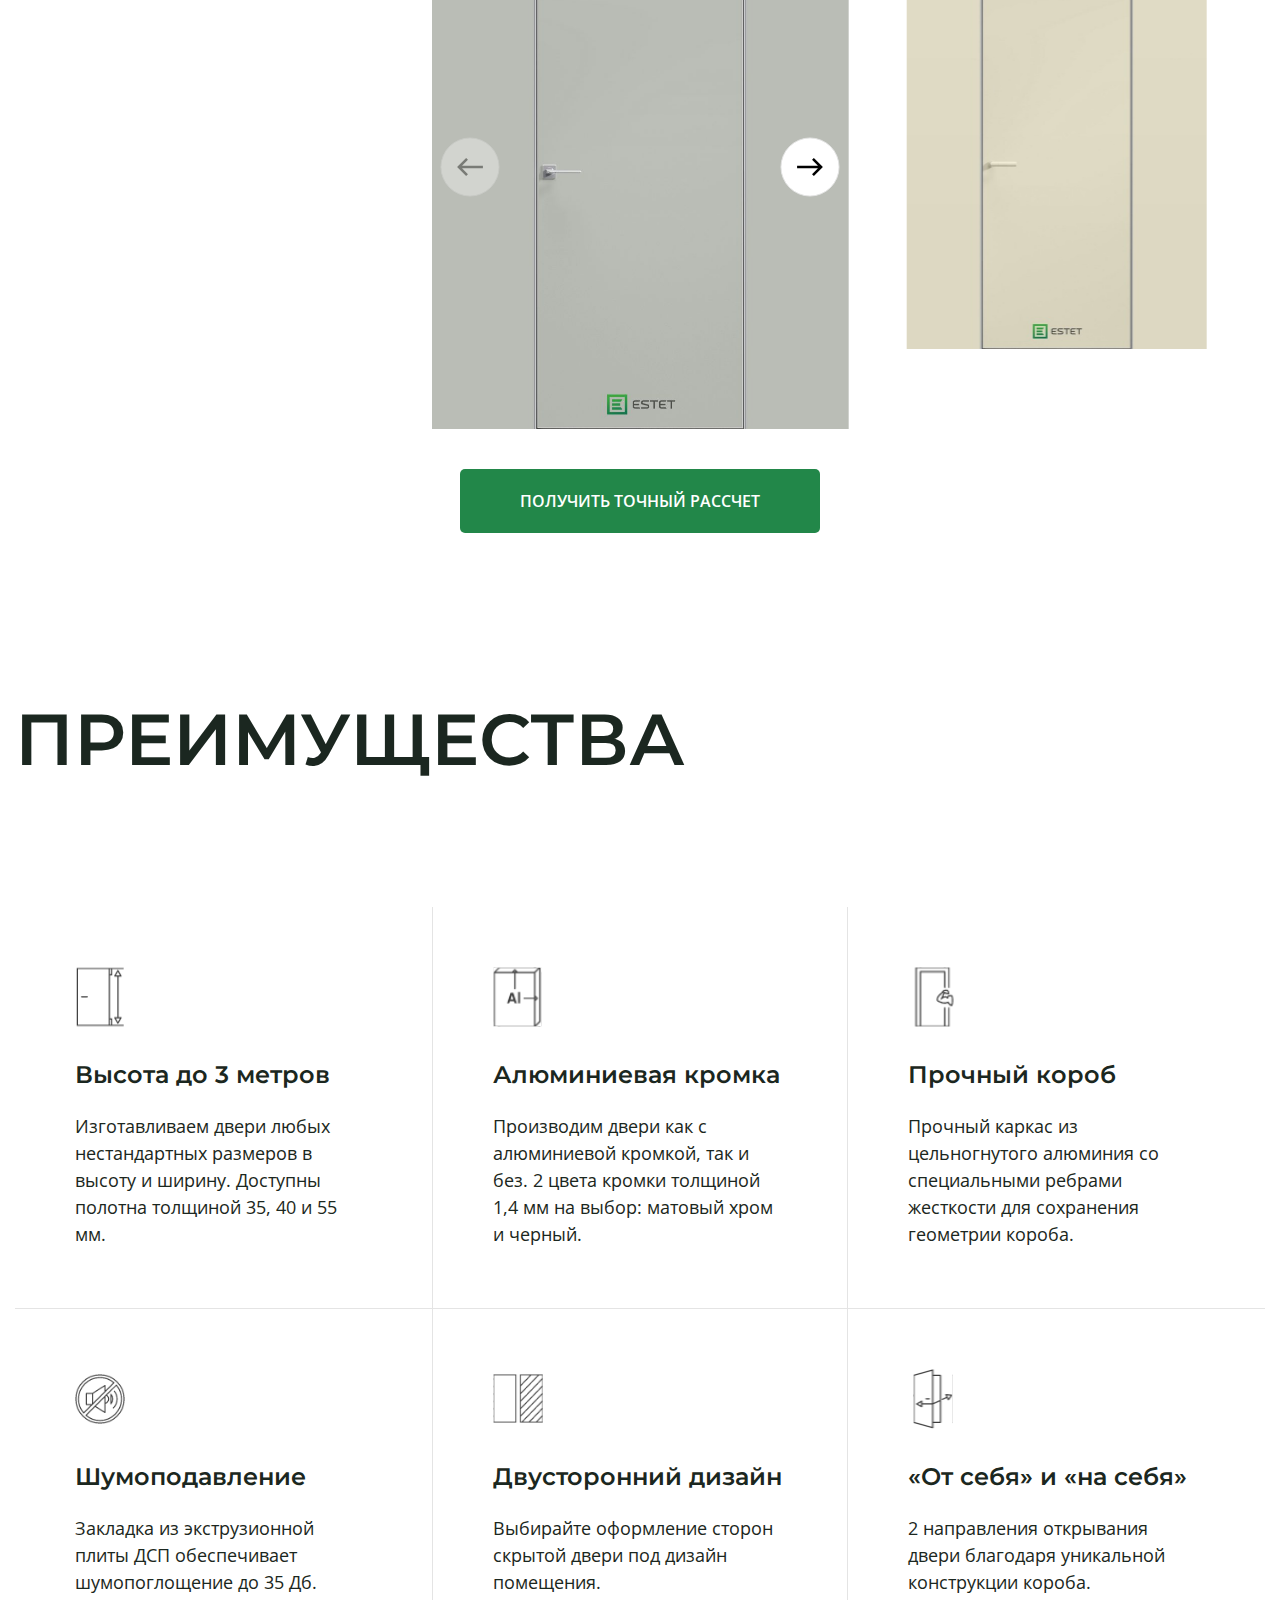
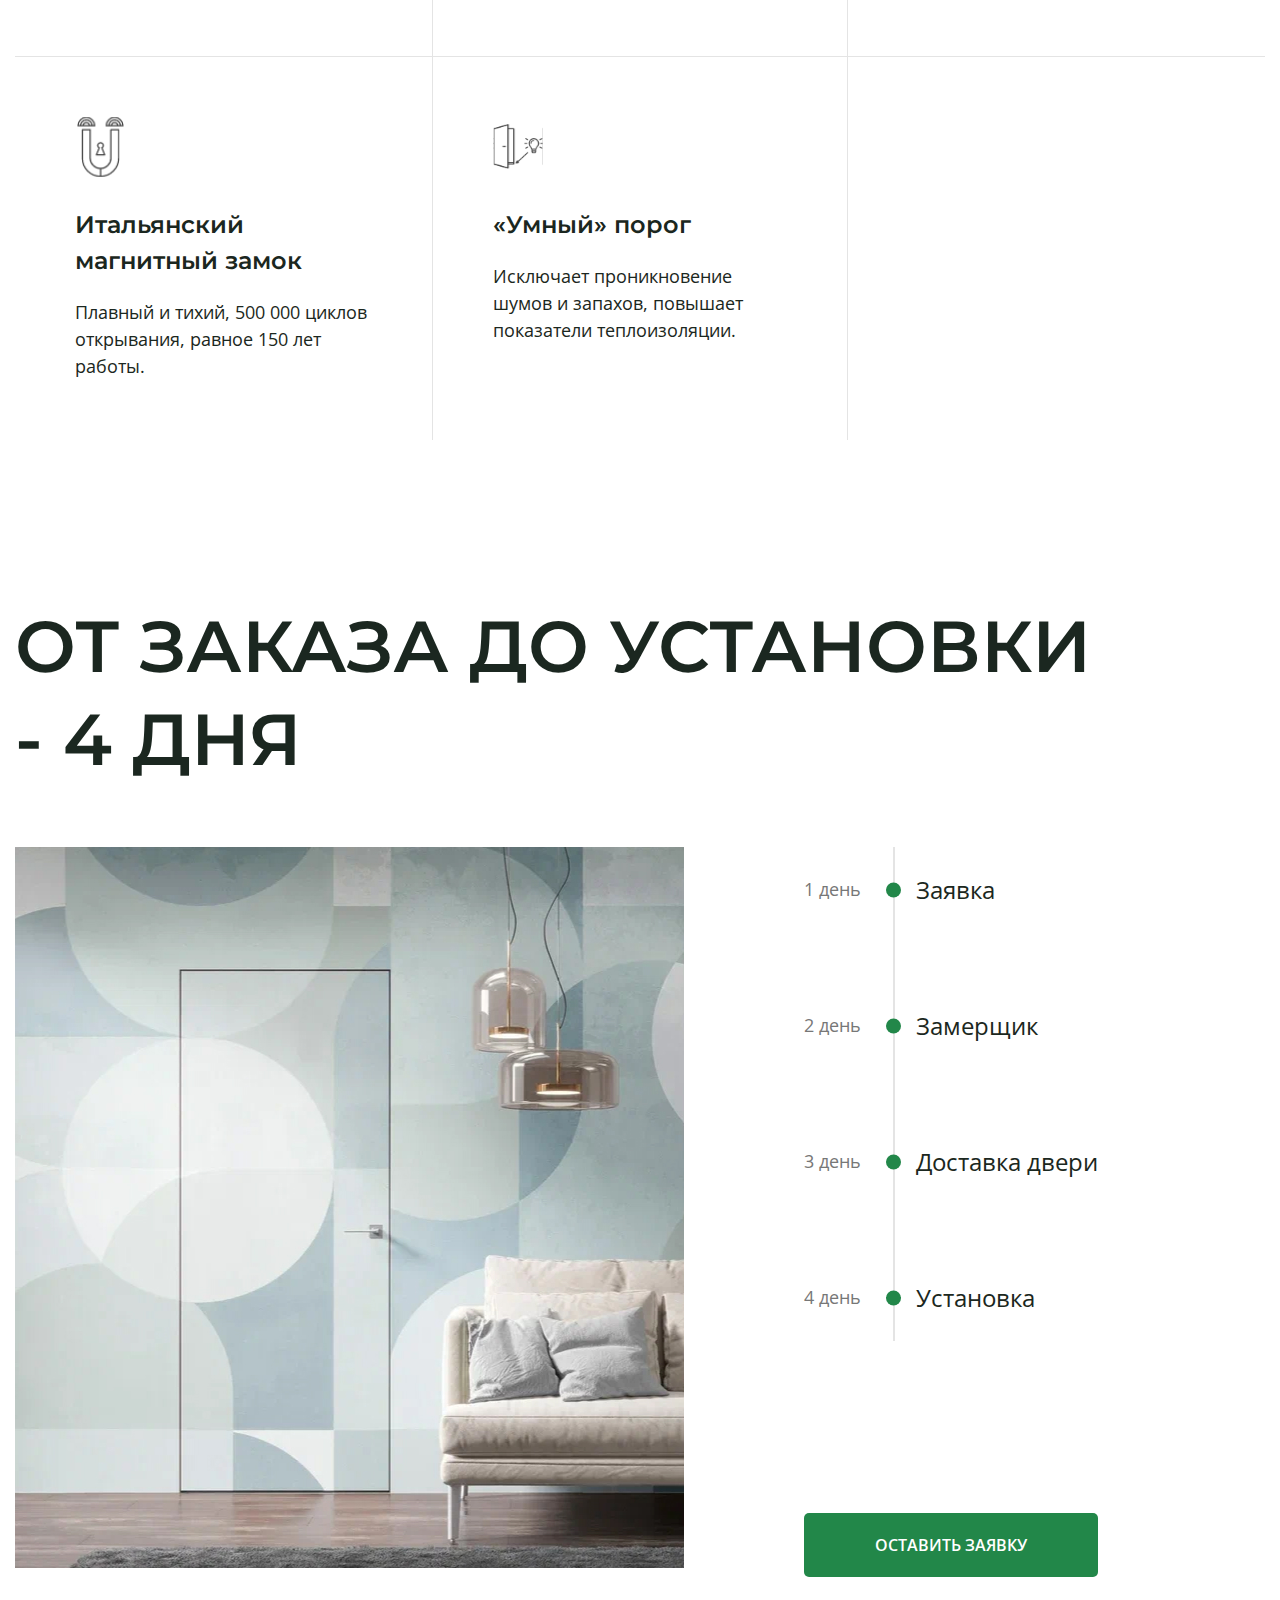
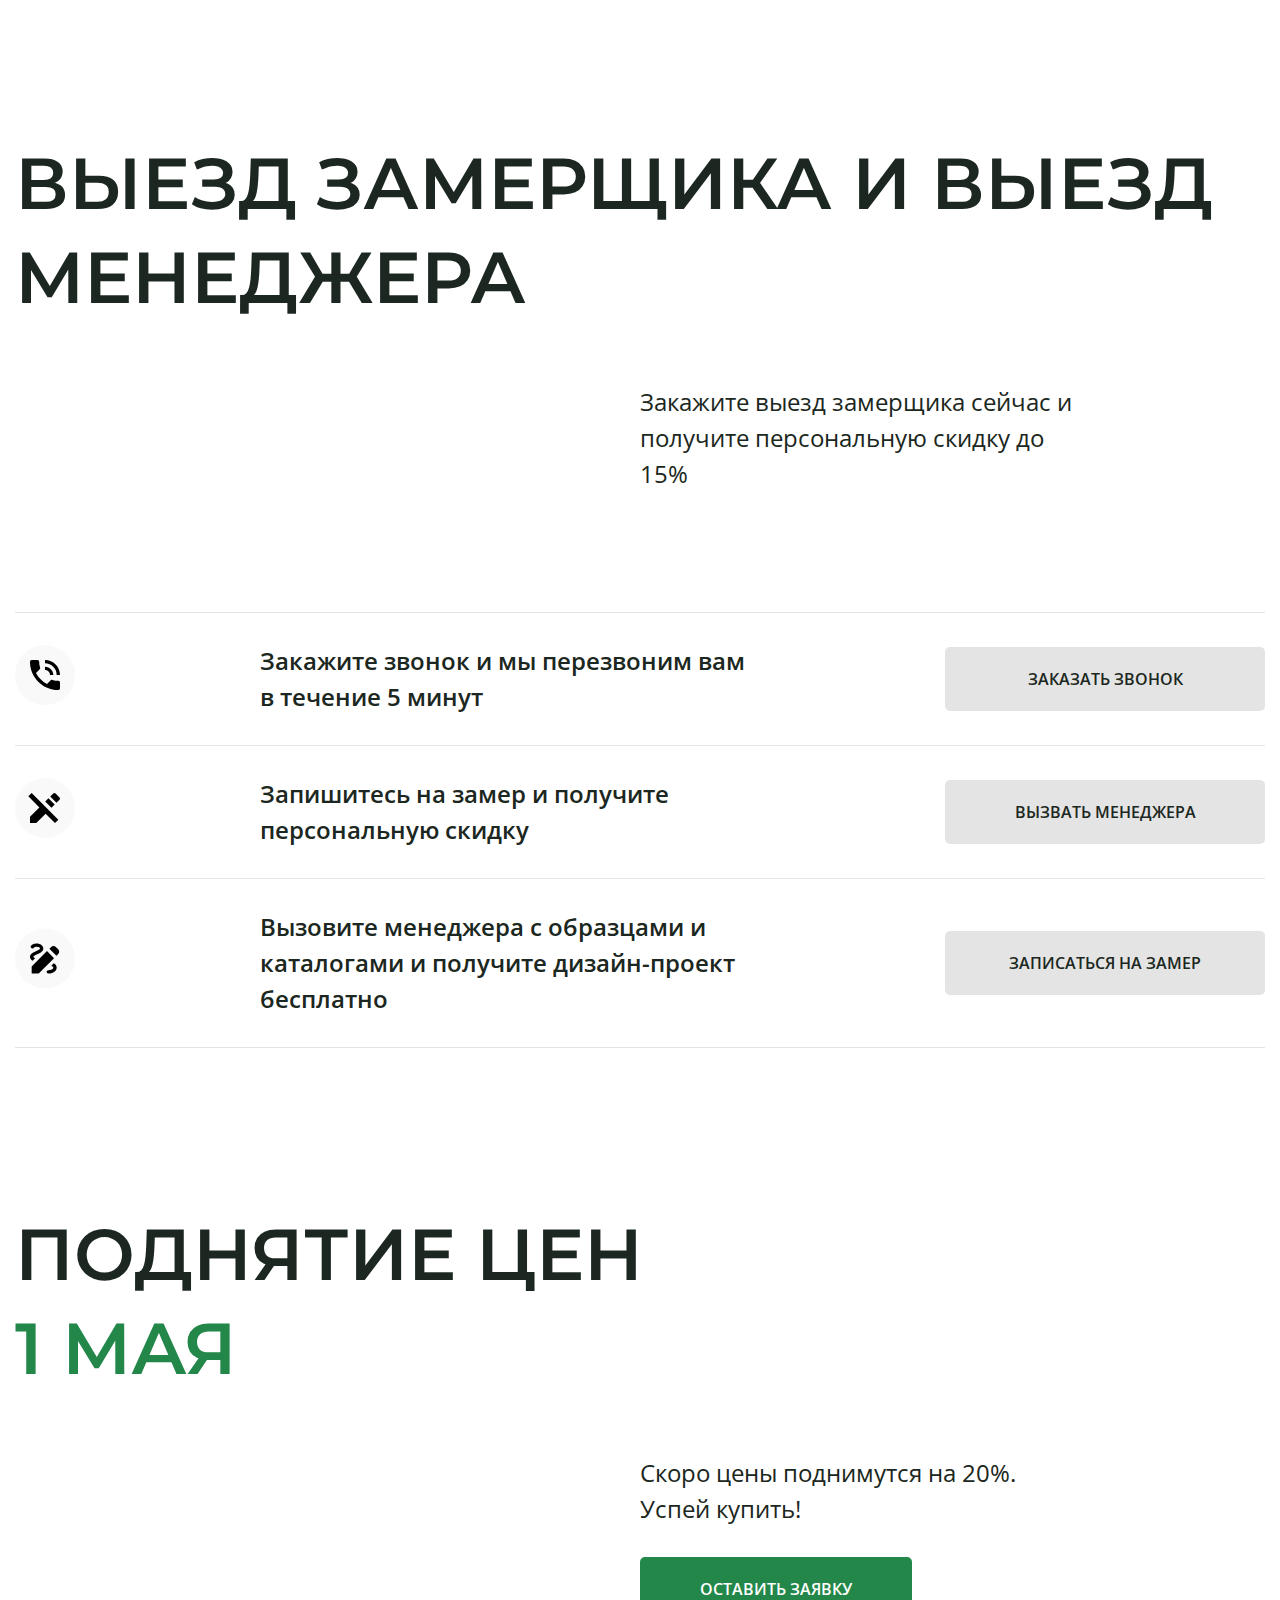
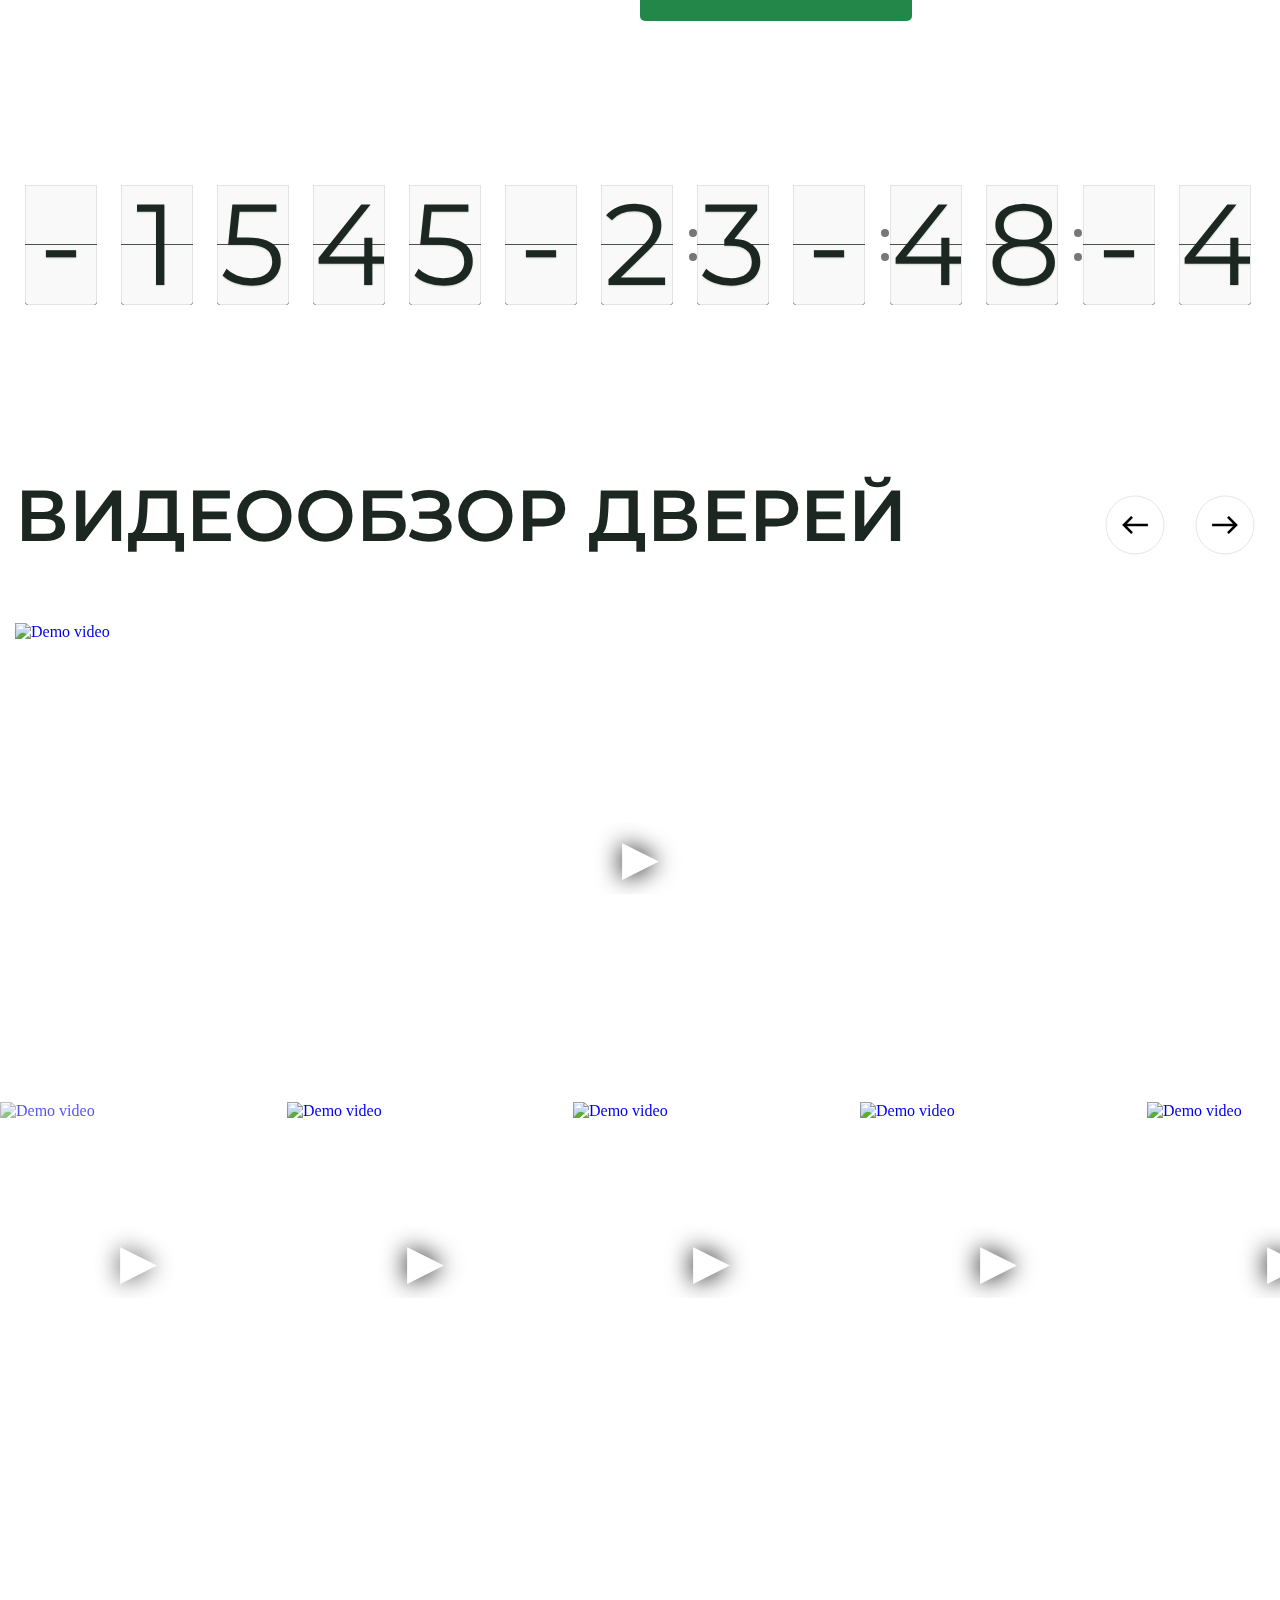
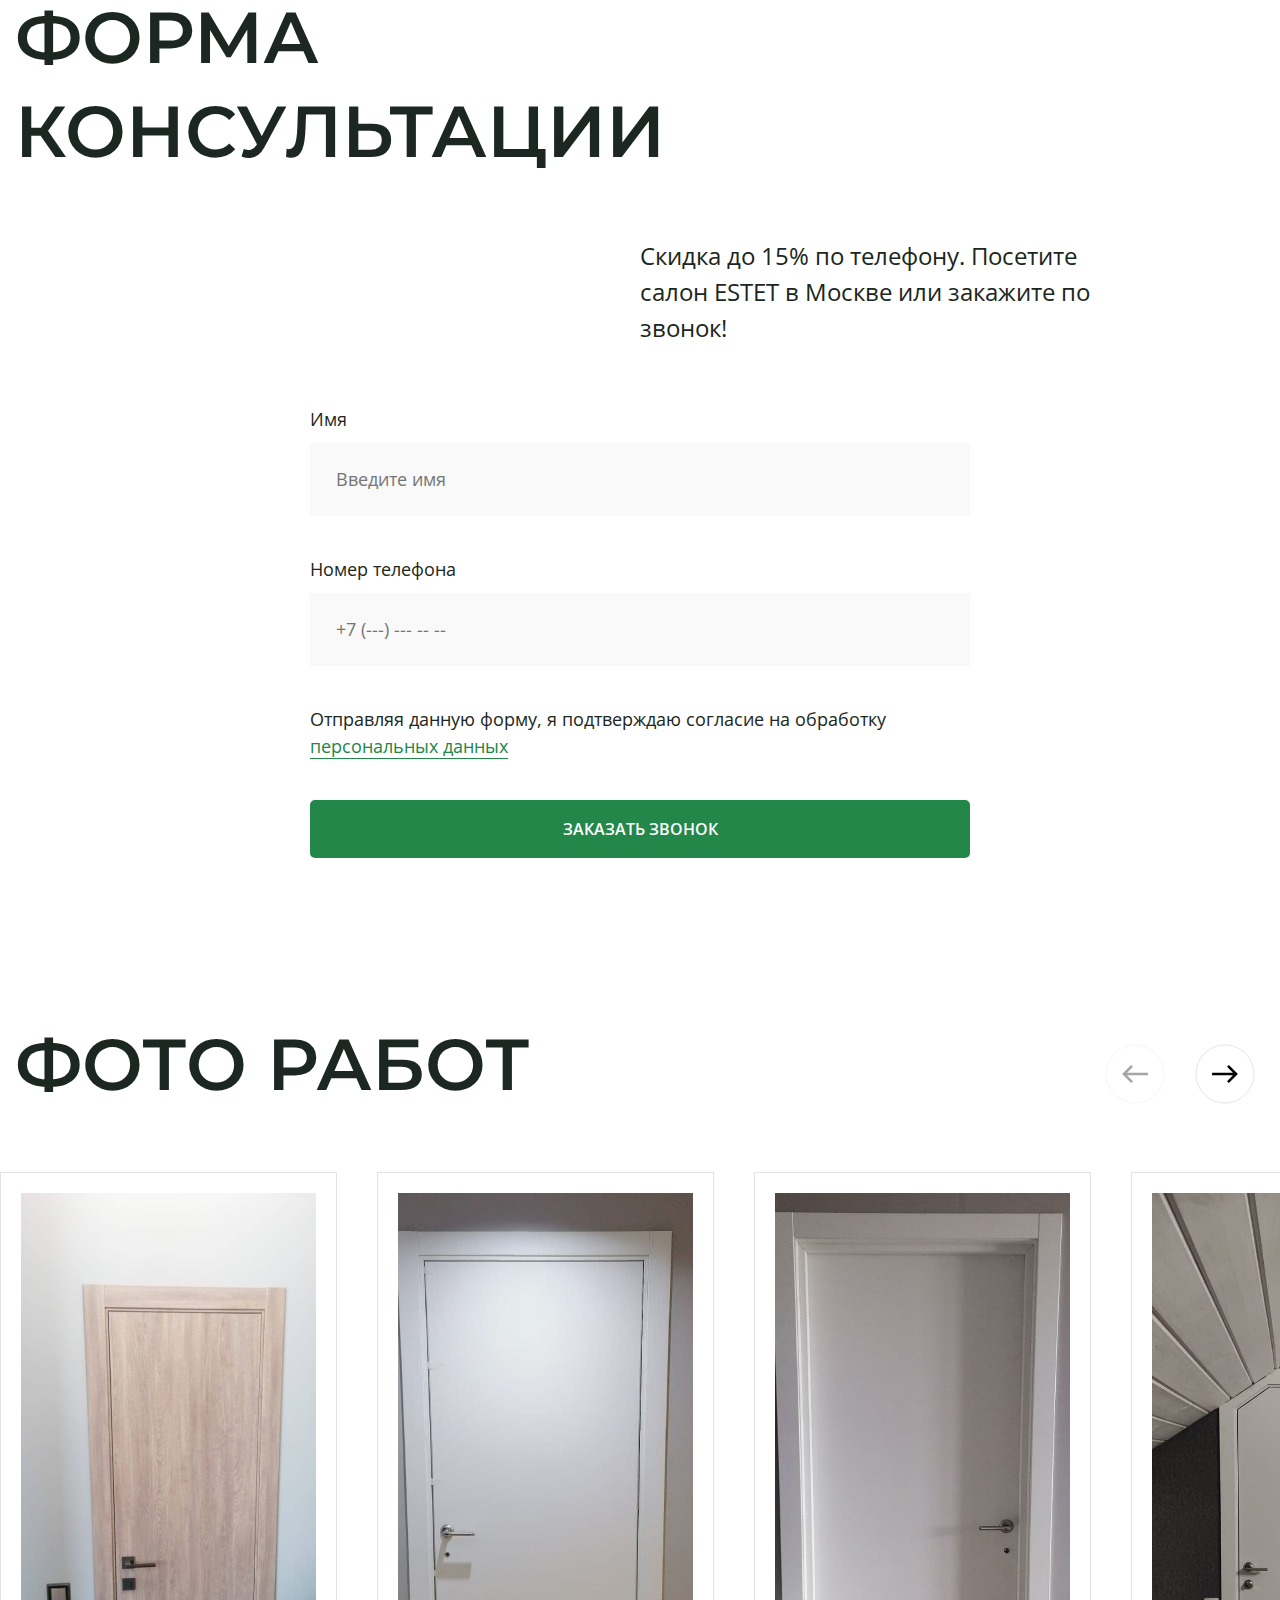
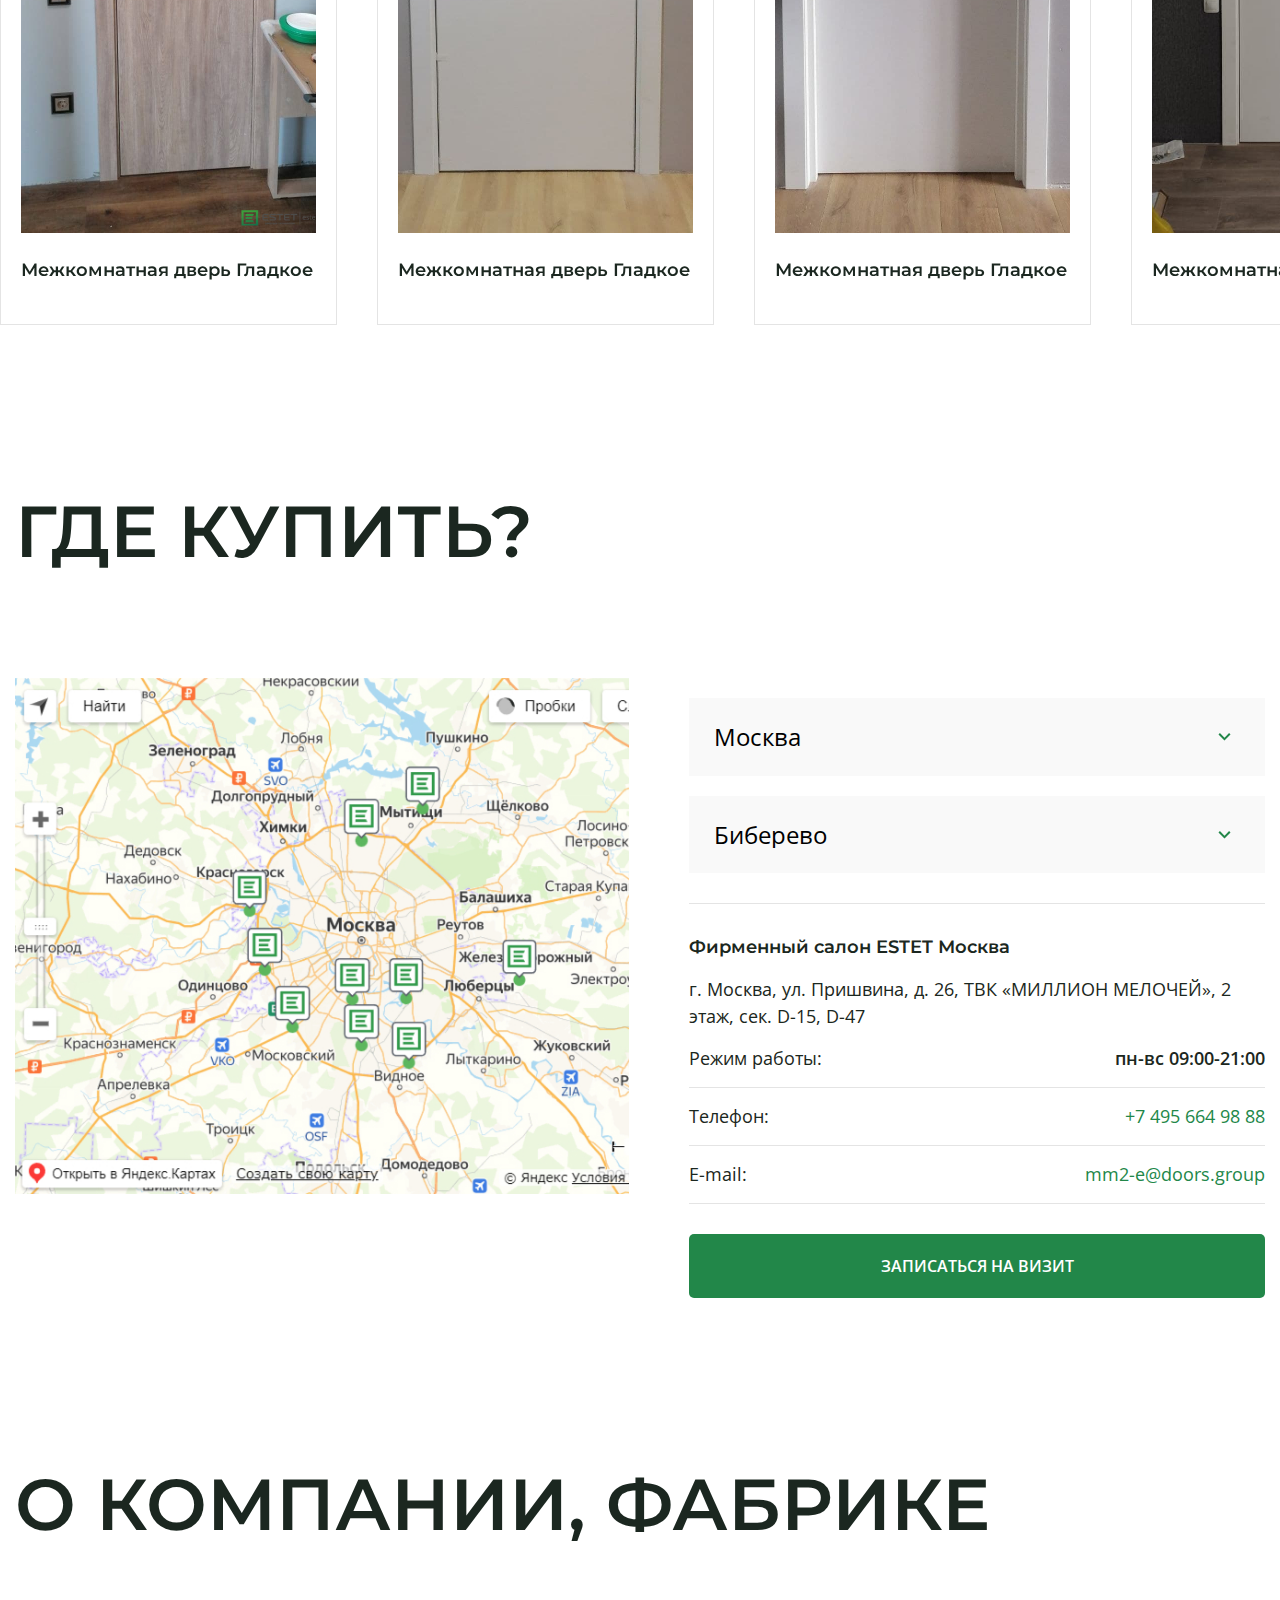
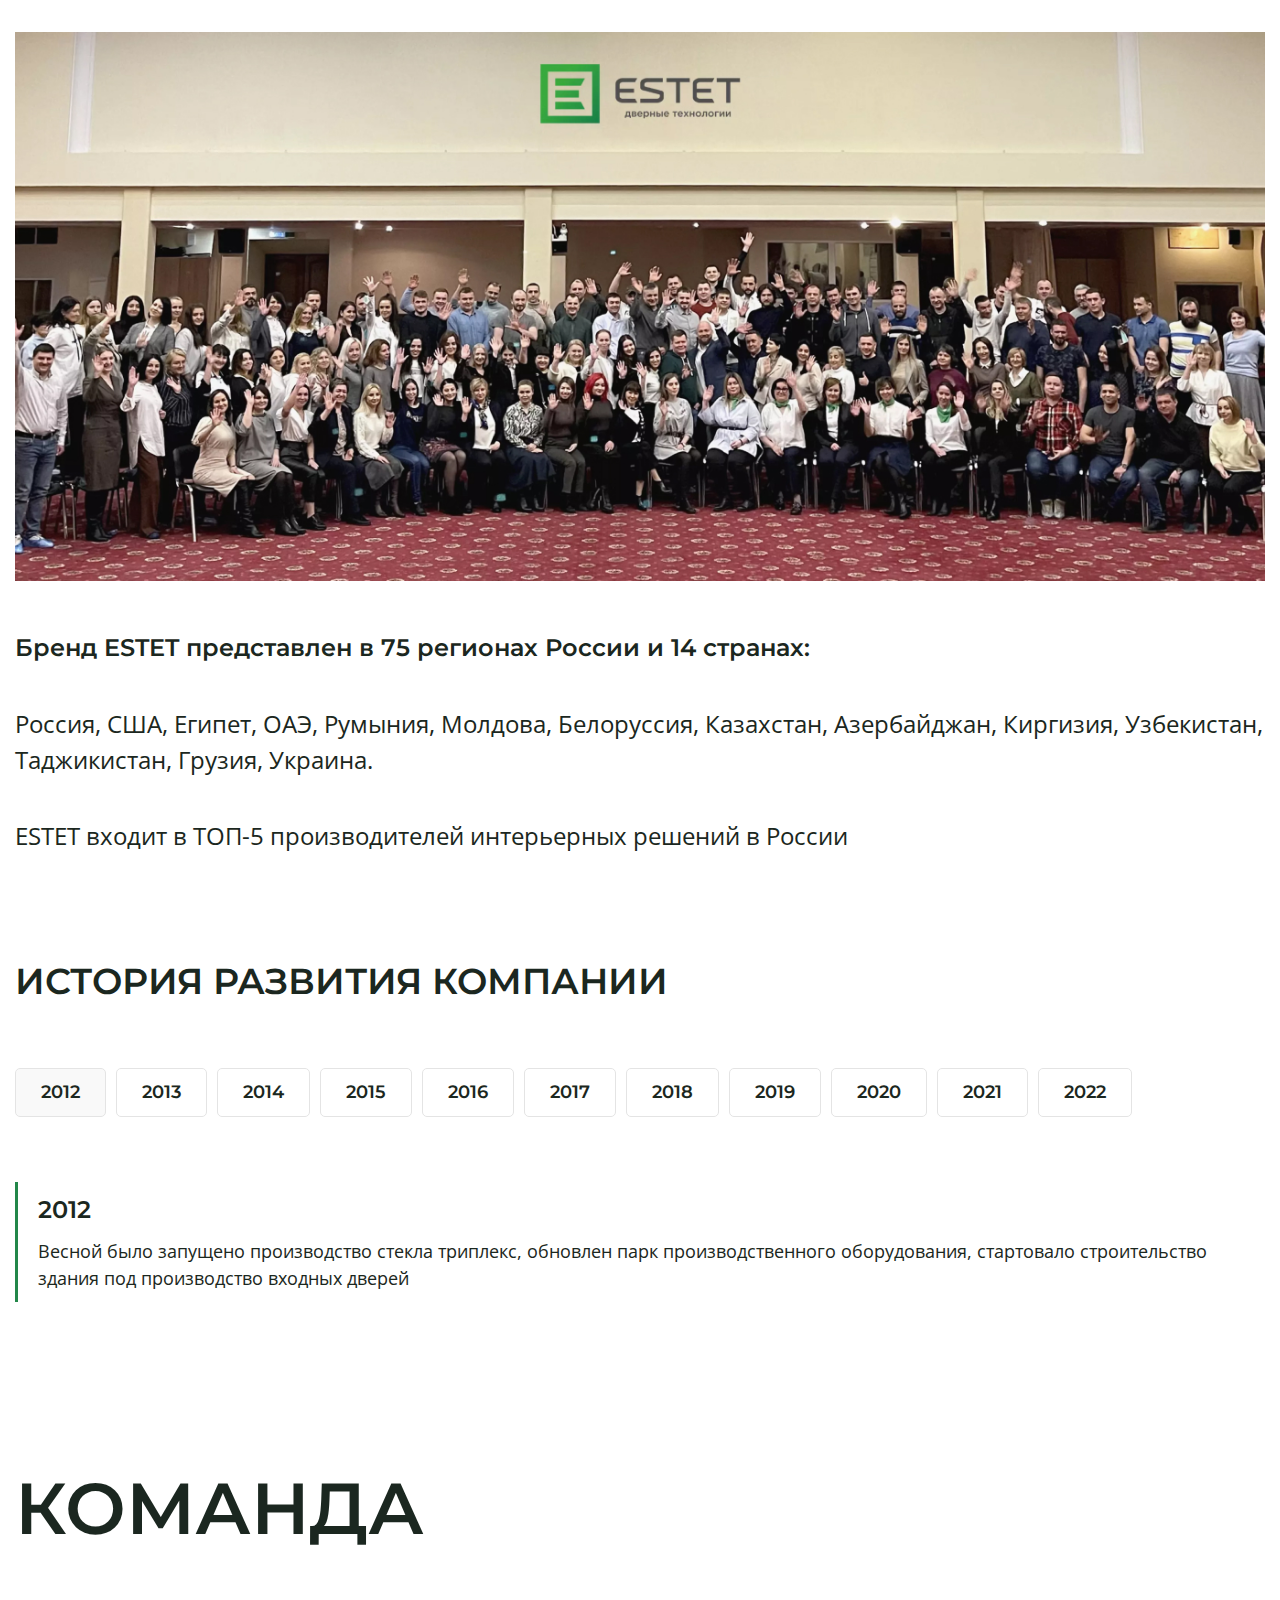
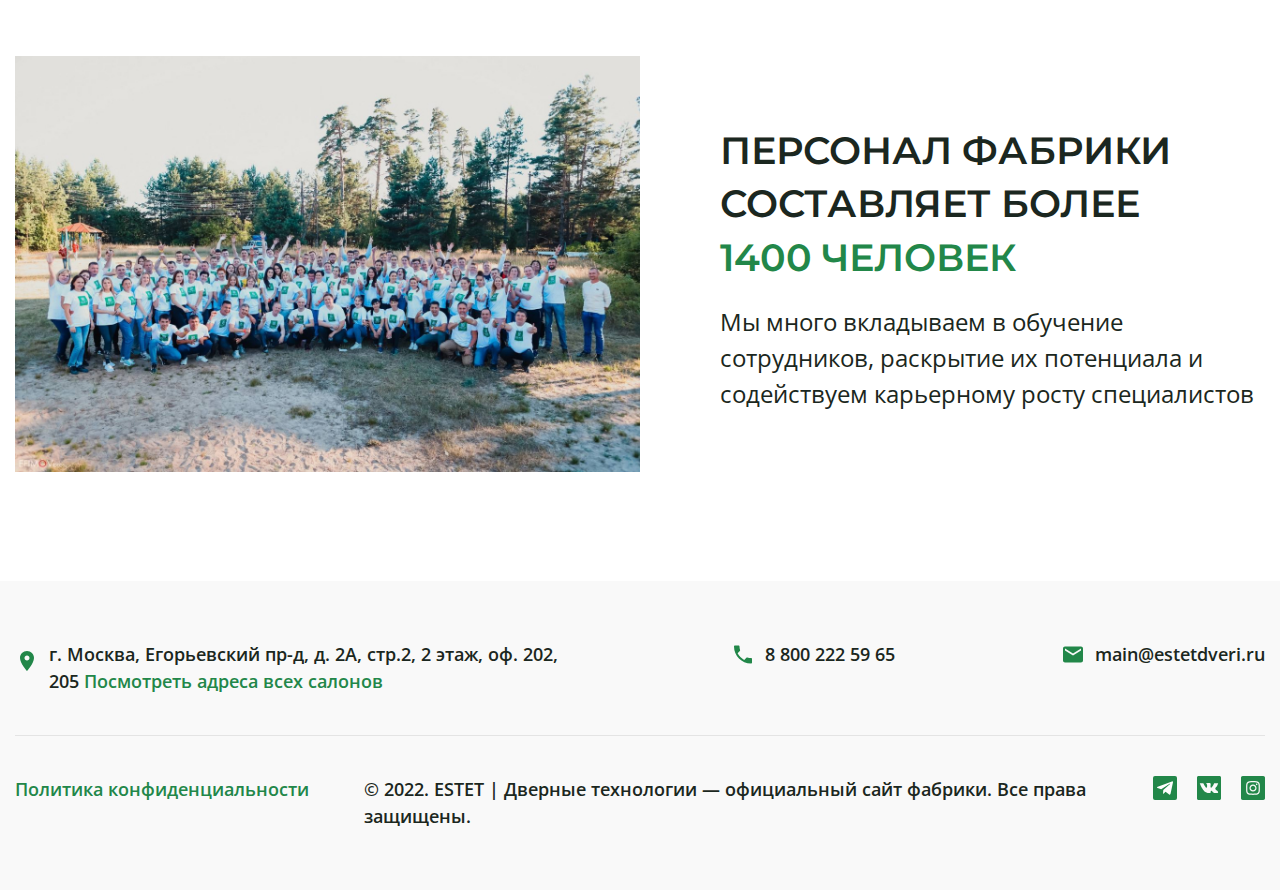
==== commit d0d1ba00: "fix video height" ====
--- a/index.html
+++ b/index.html
@@ -310,7 +310,7 @@
                     <img
                       class="swiper-types-doors__img"
                       data-src="img/types-doors/tolst.jpg"
-                      alt="Раздвижная дверь"
+                      alt="Дверь с увеличинной толщиной"
                     />
                   </div>
                 </div>
--- a/css/style.css
+++ b/css/style.css
@@ -1785,6 +1785,7 @@
   }
   .swiper-slide iframe {
     width: 100% !important;
+    height: 140px !important;
   }
 }
 
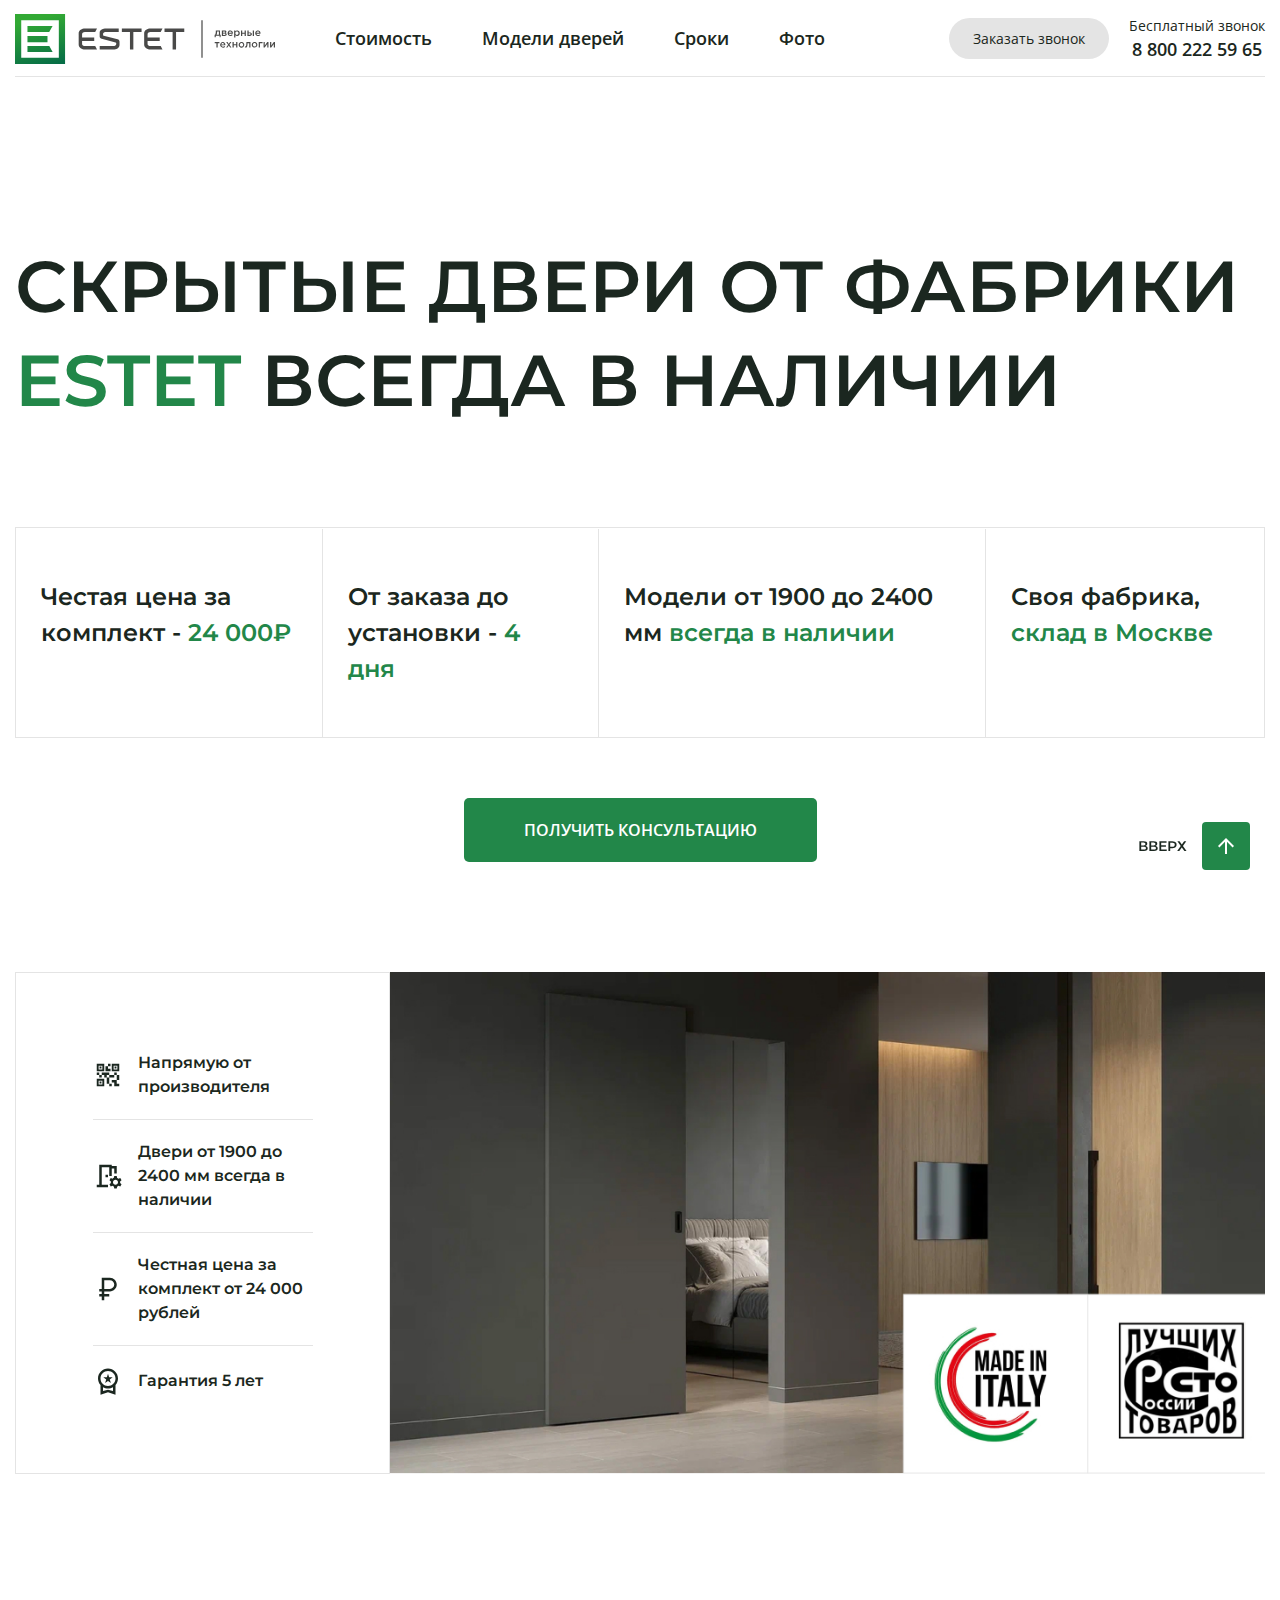
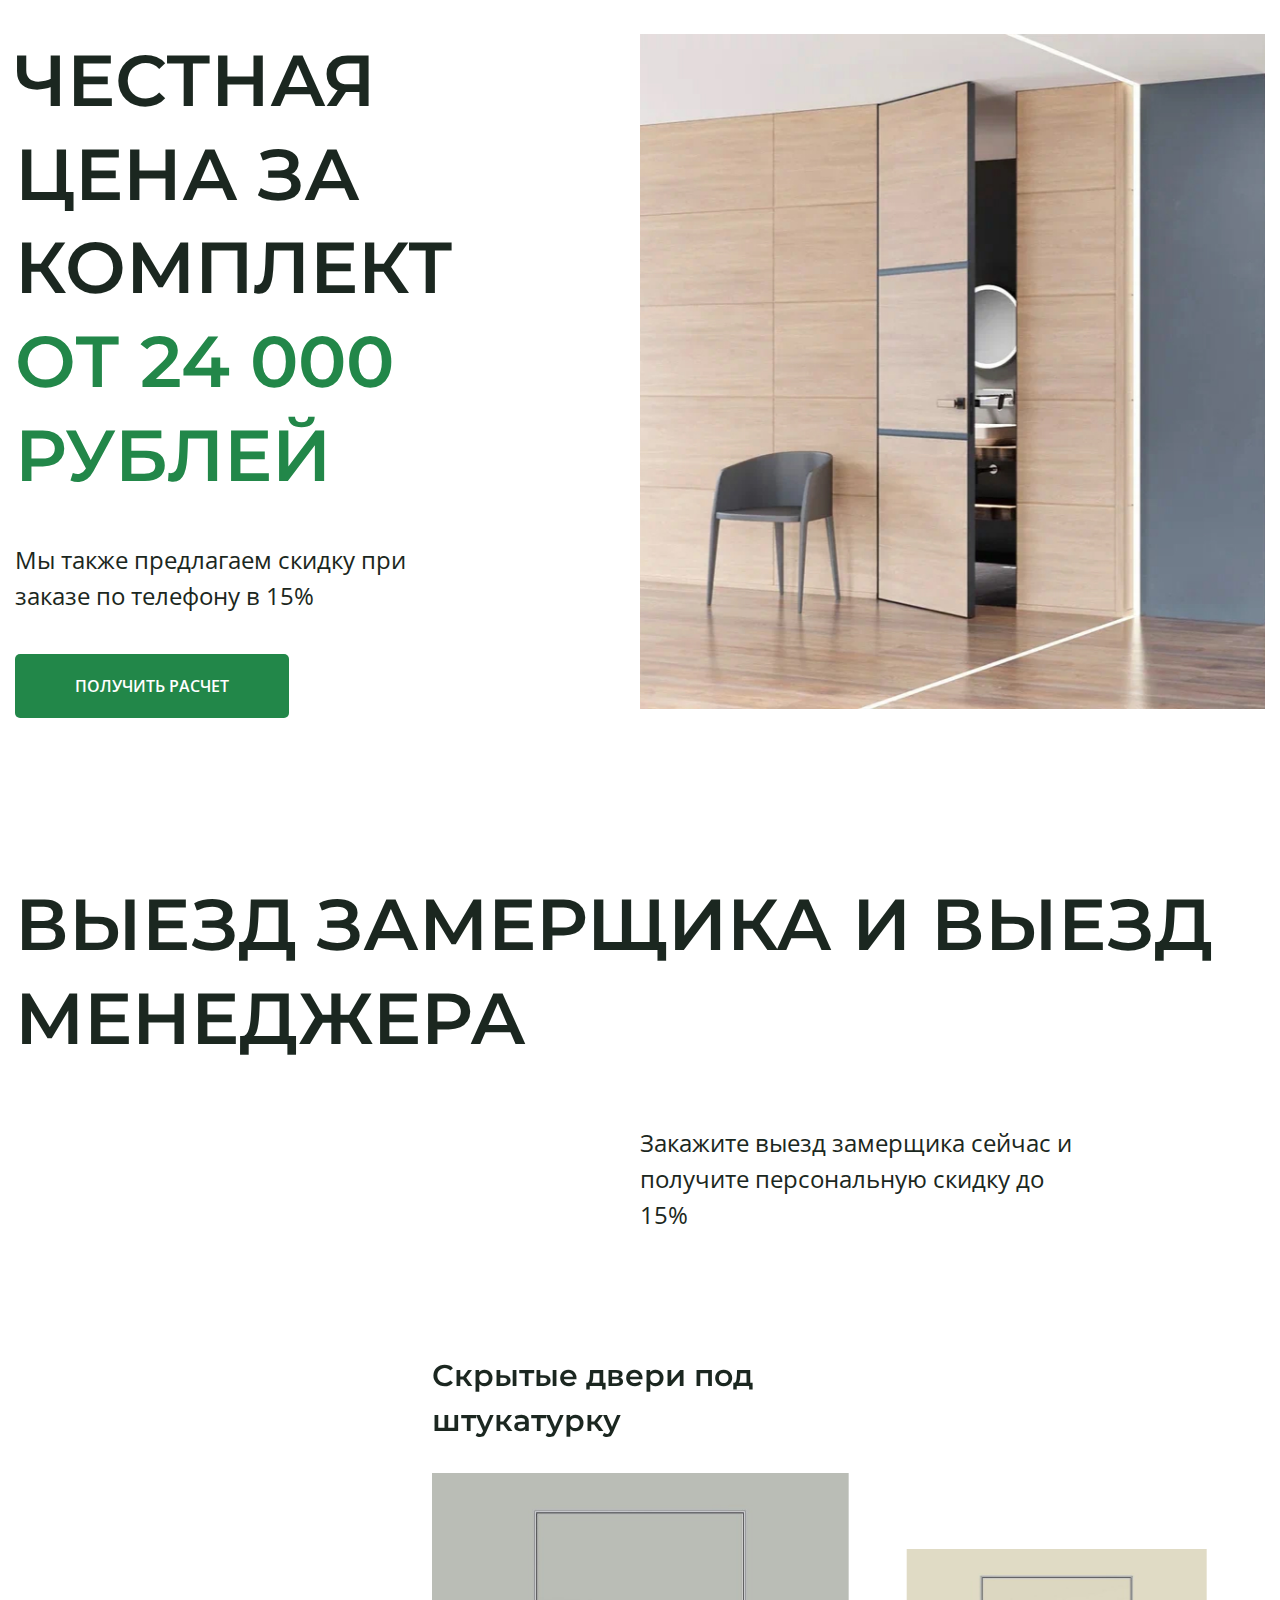
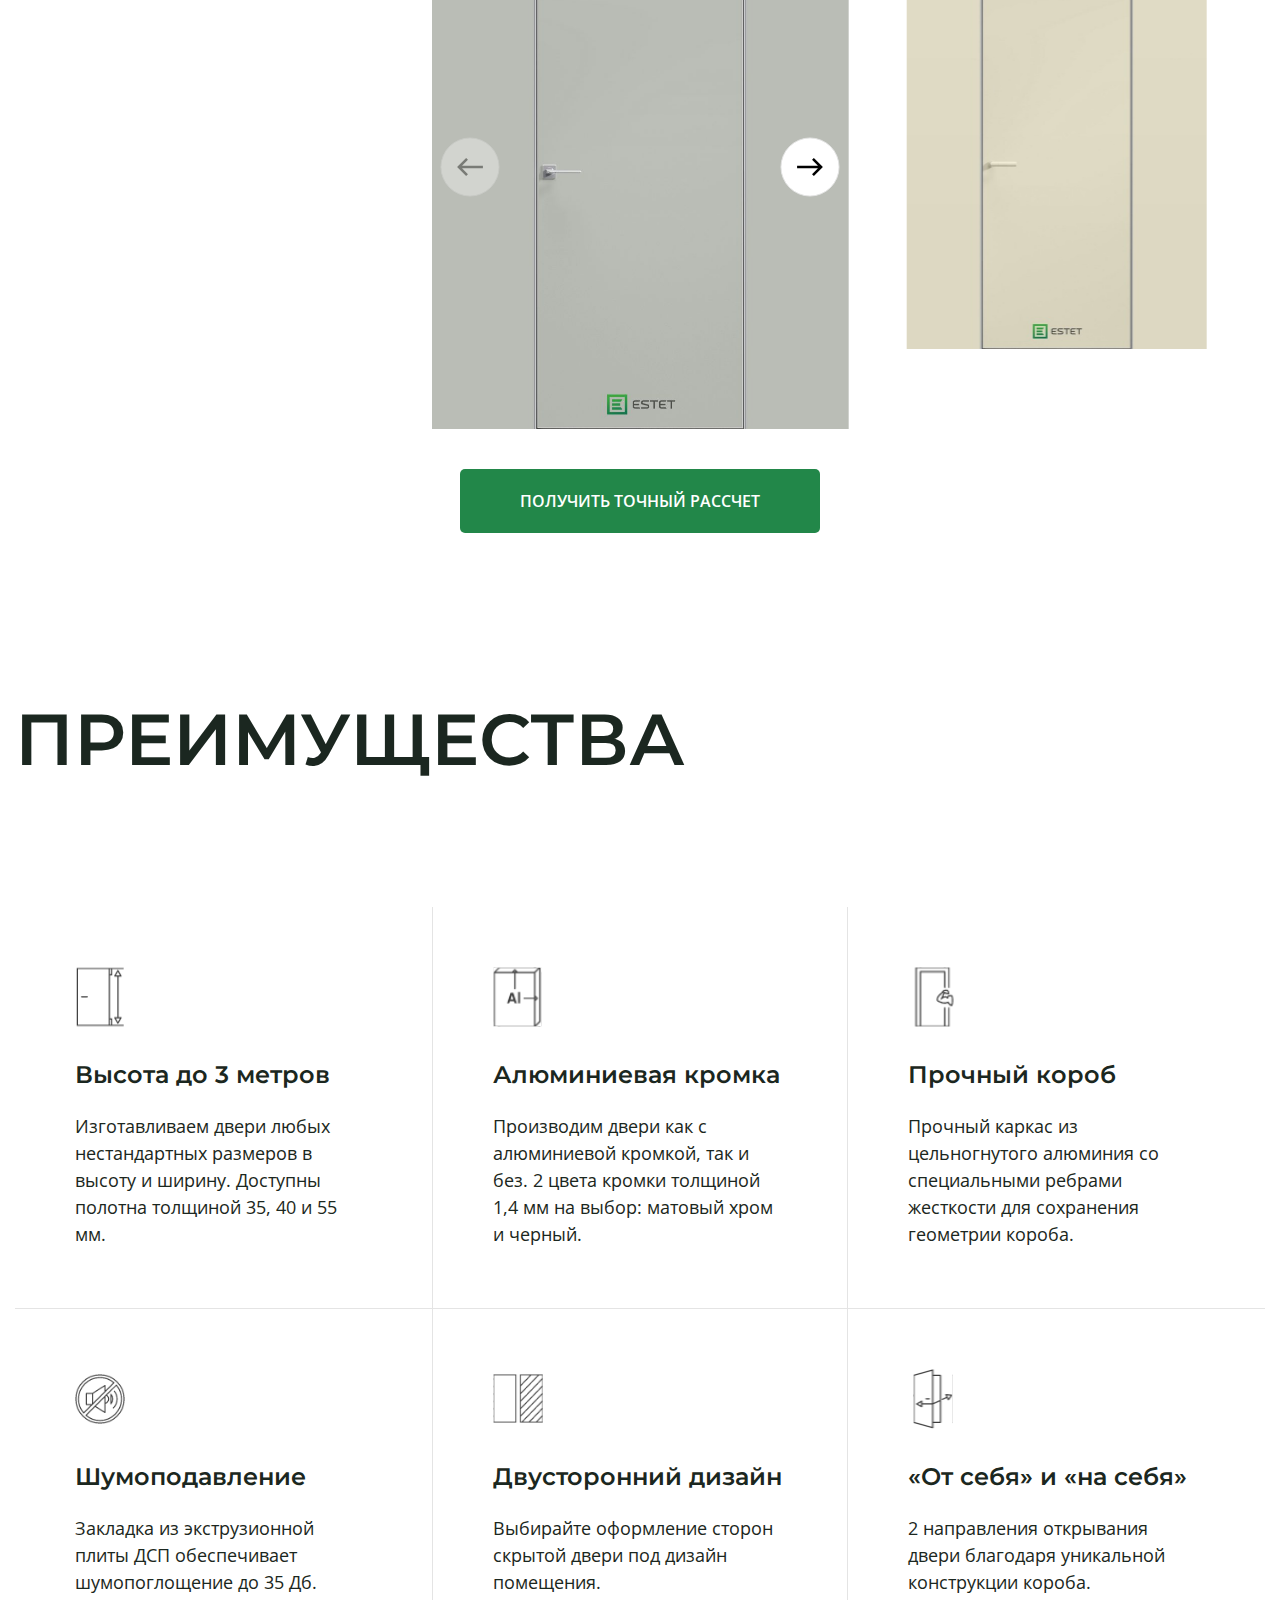
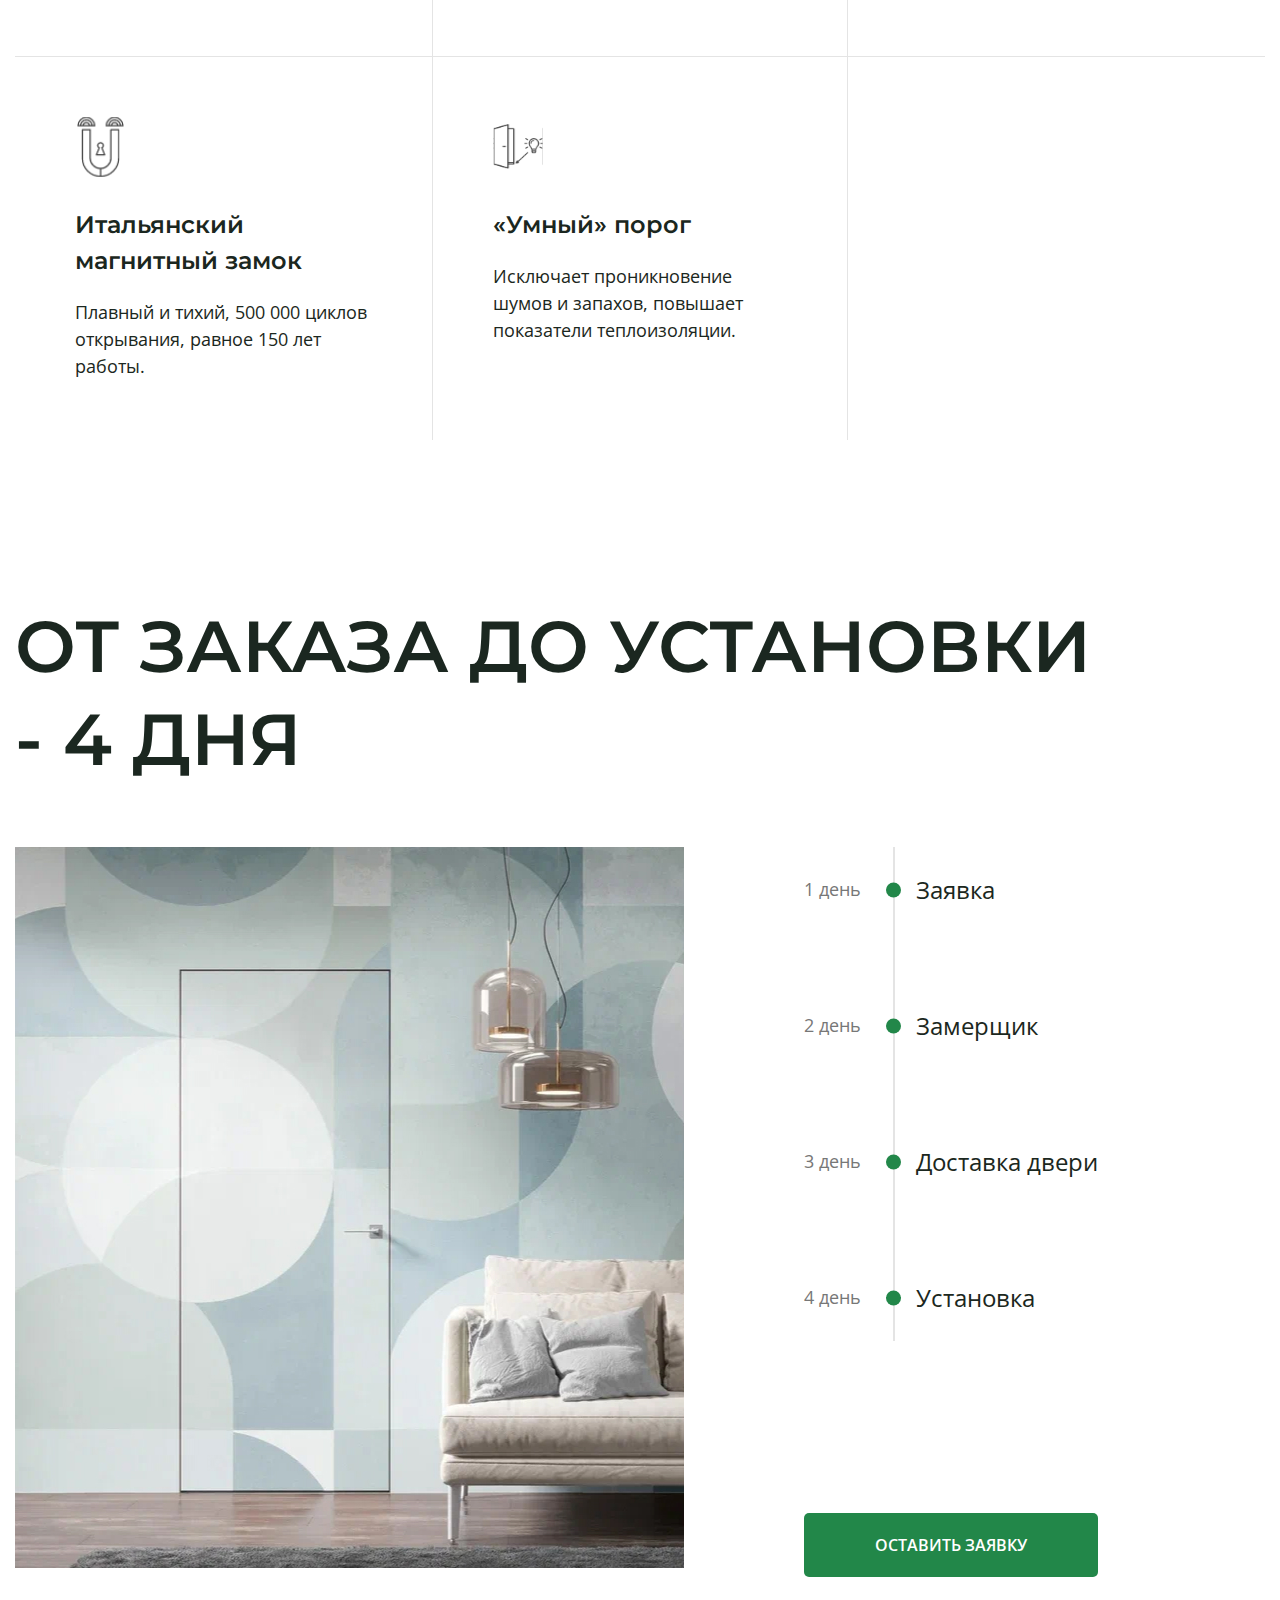
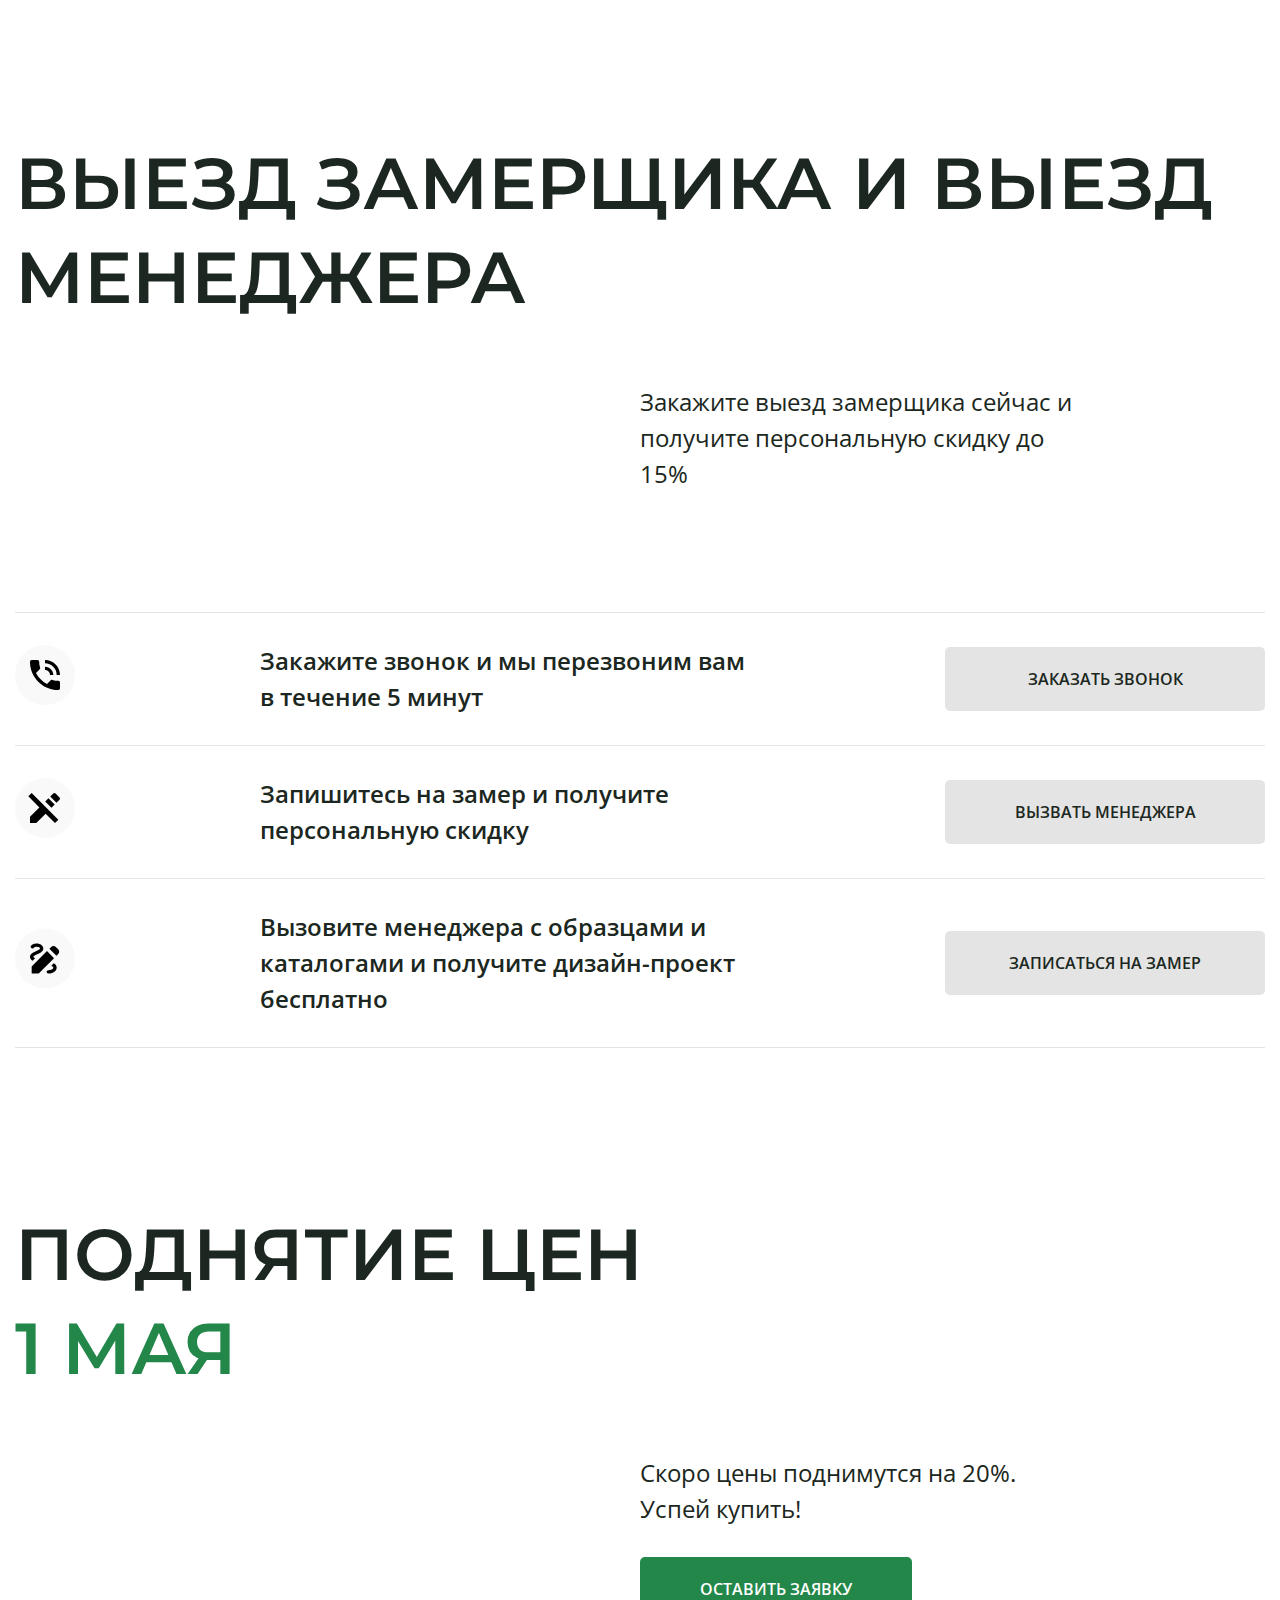
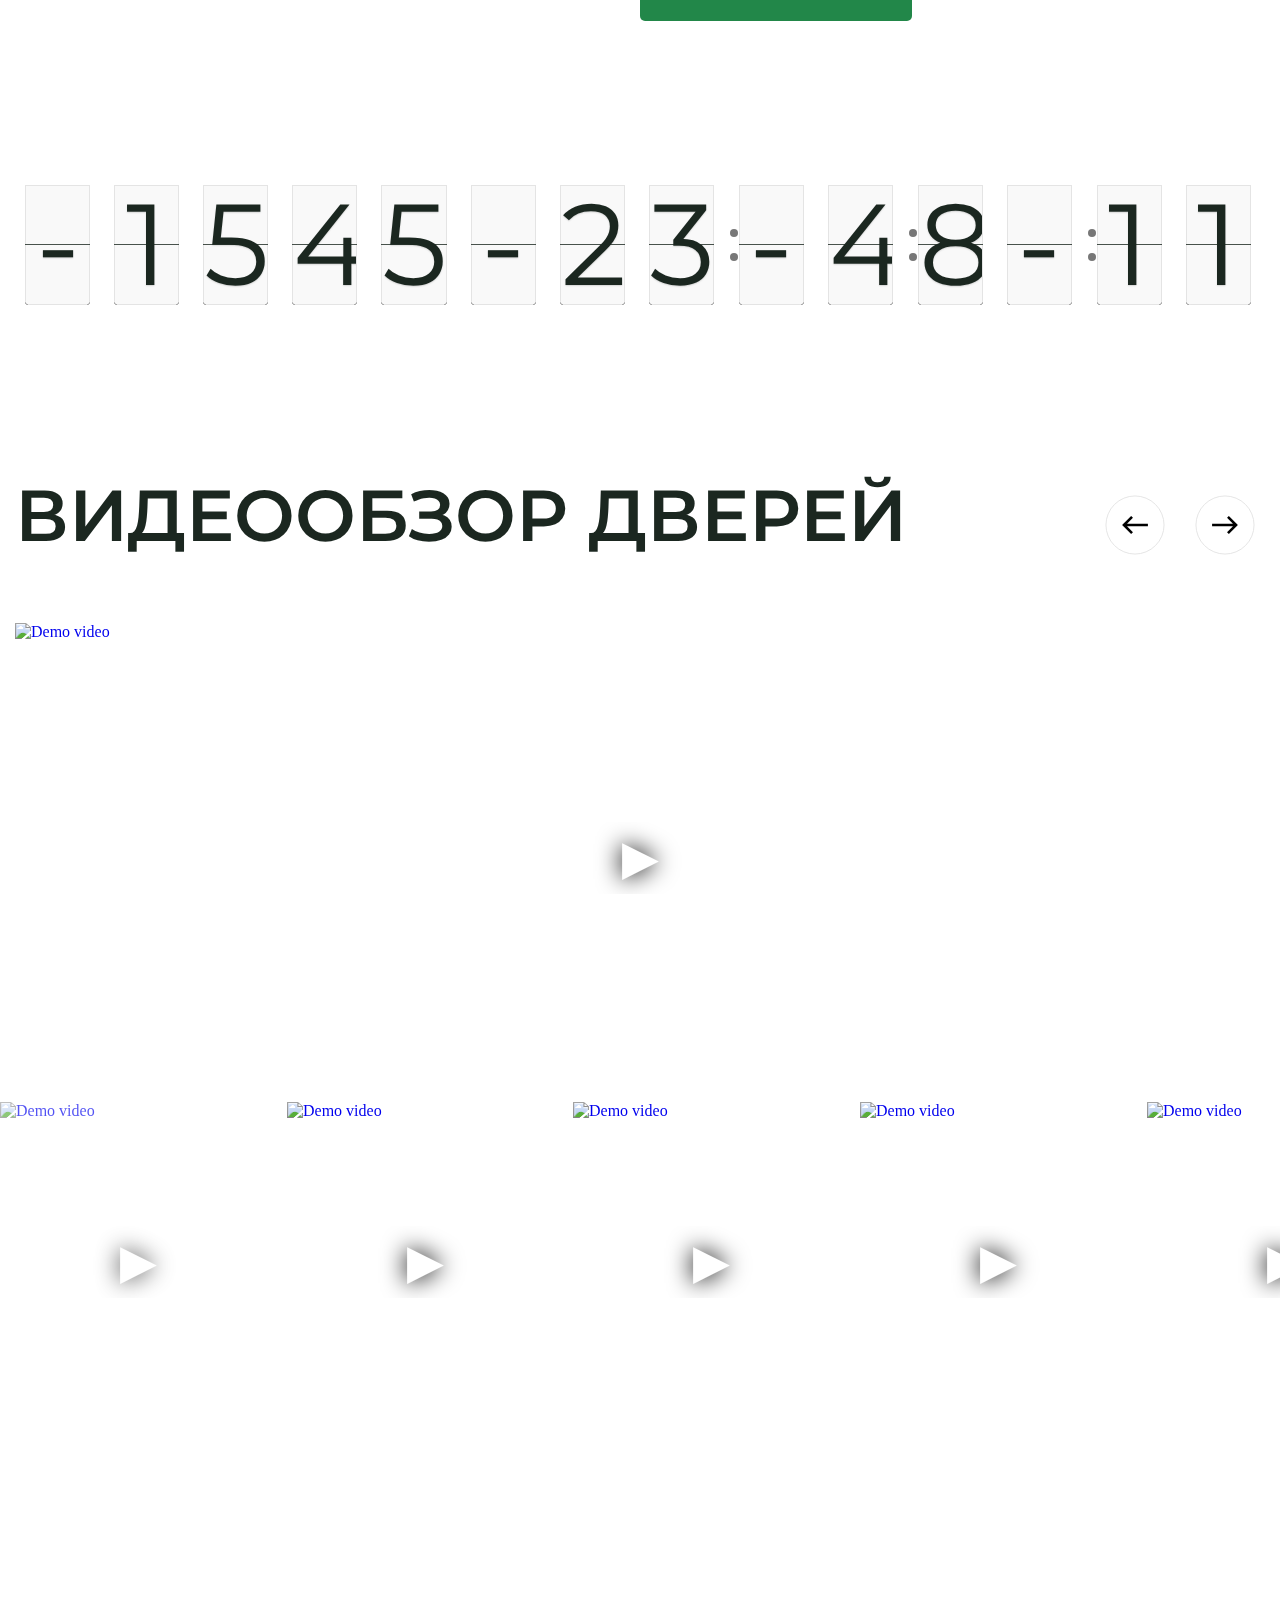
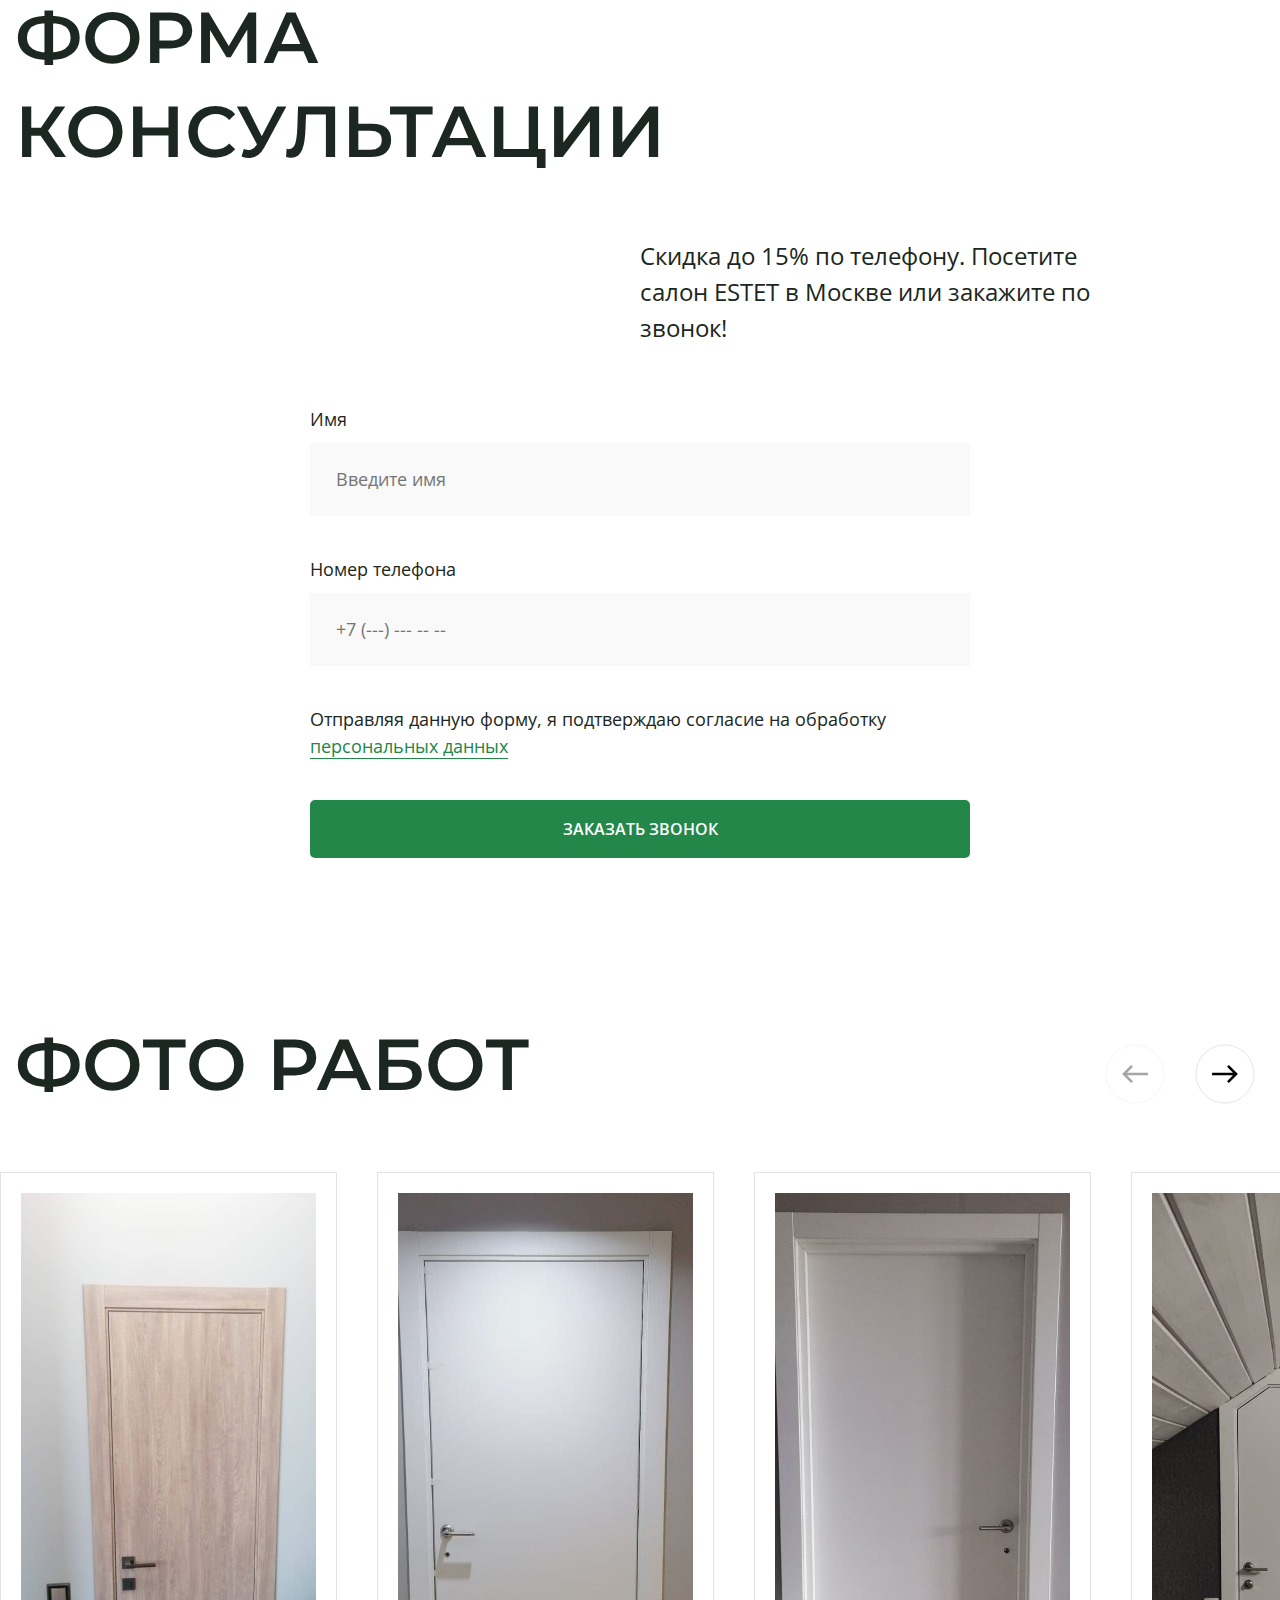
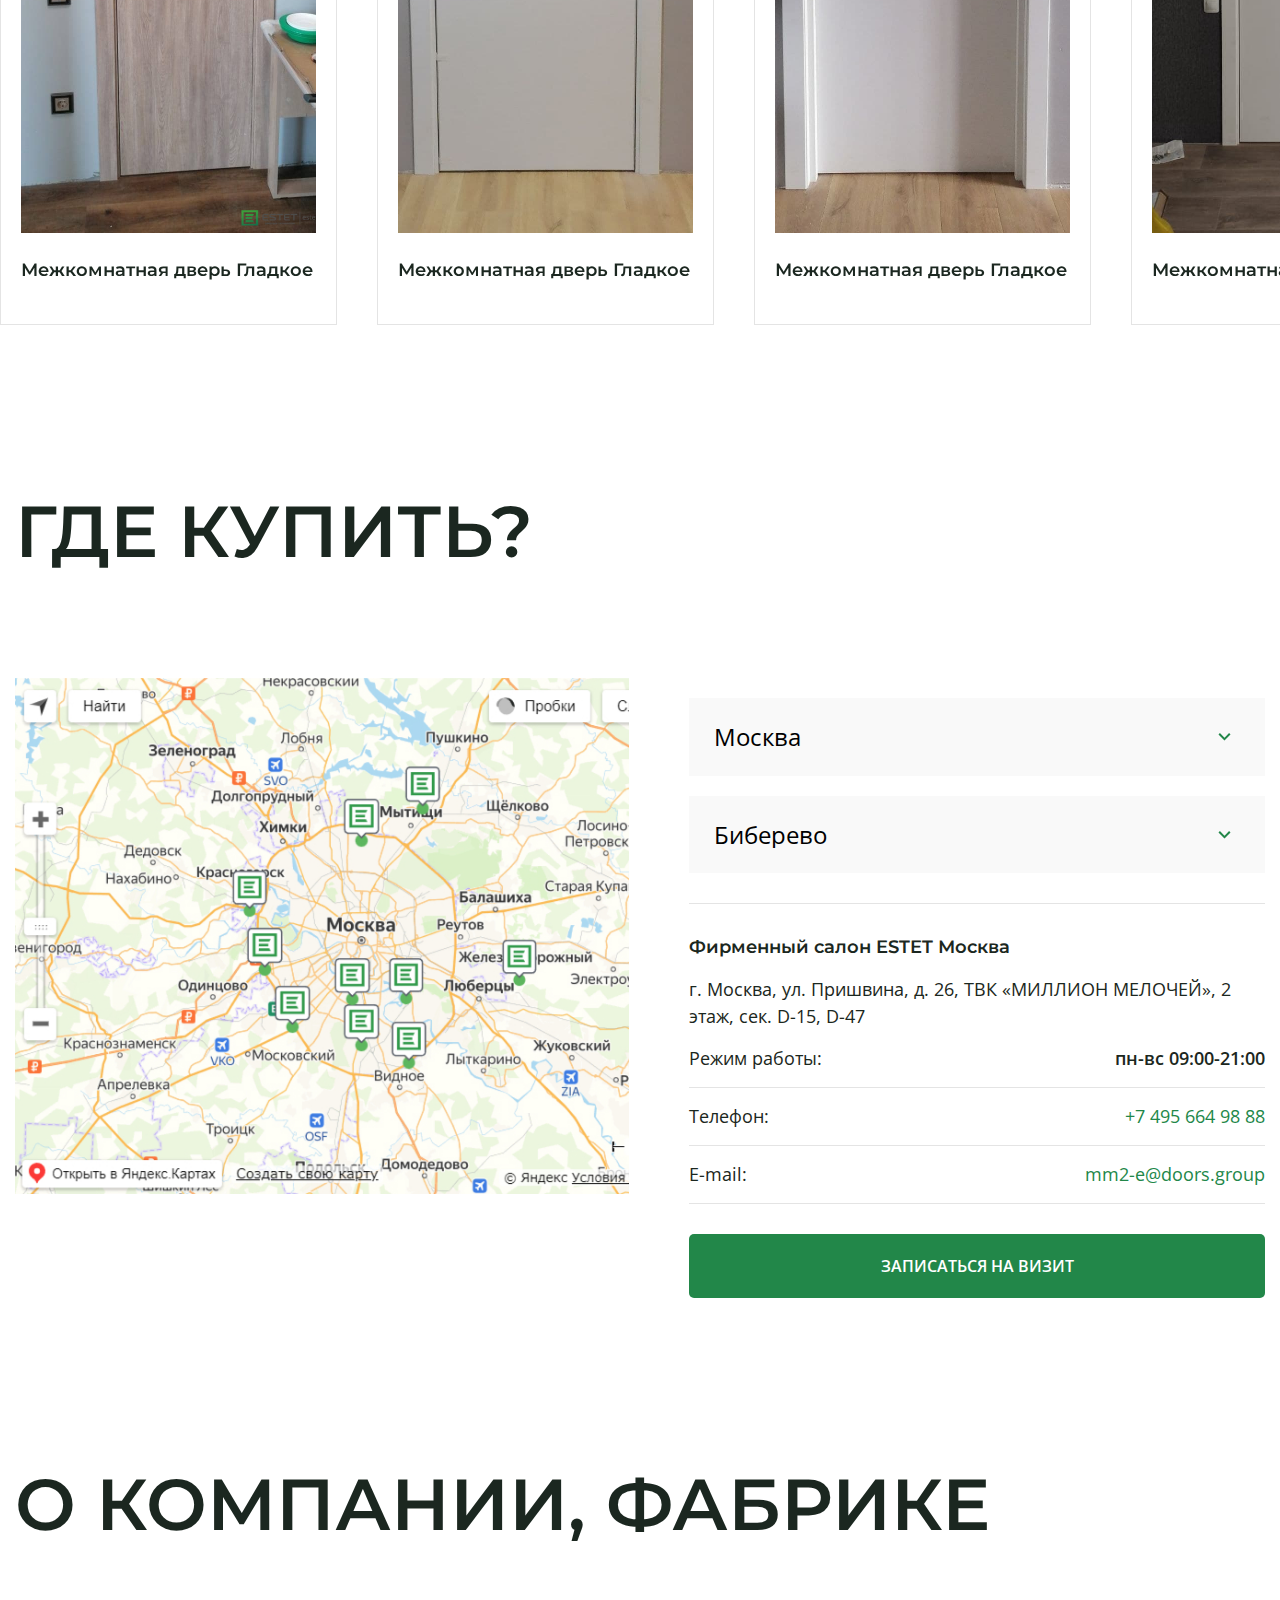
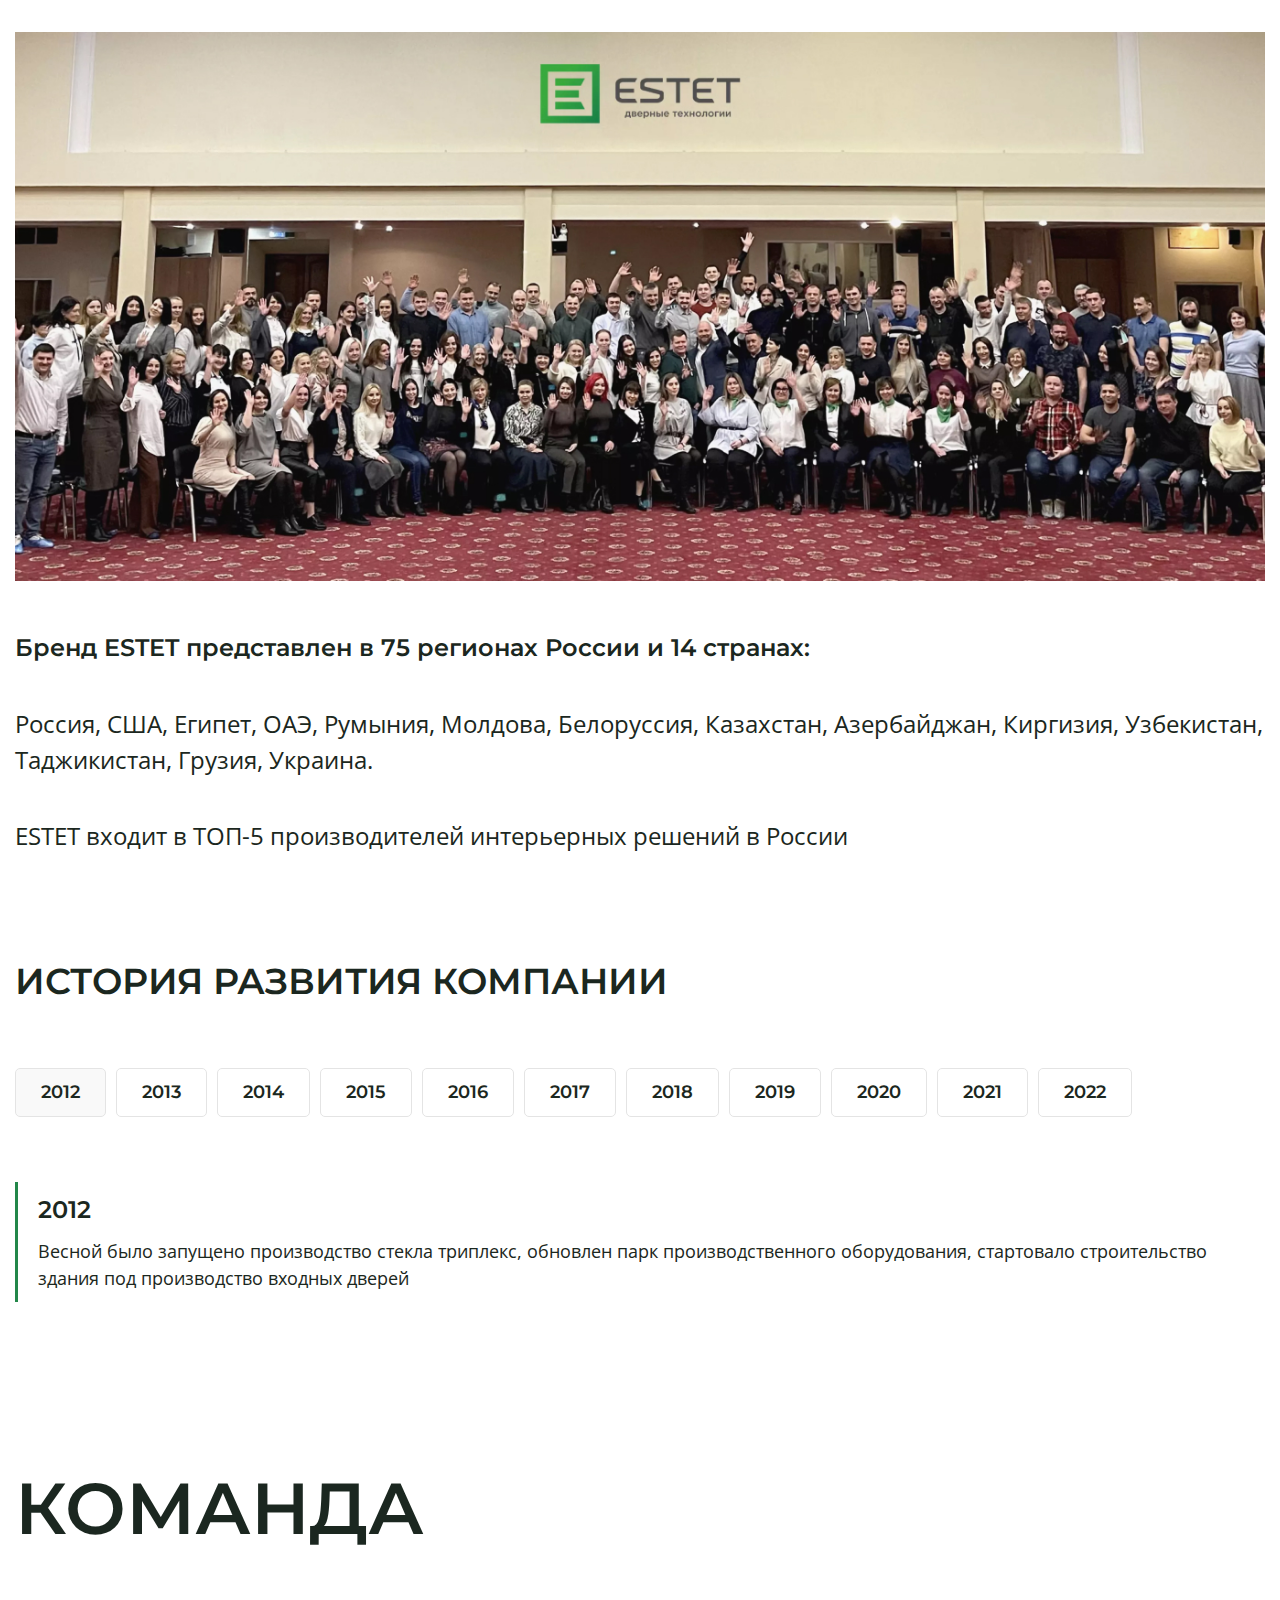
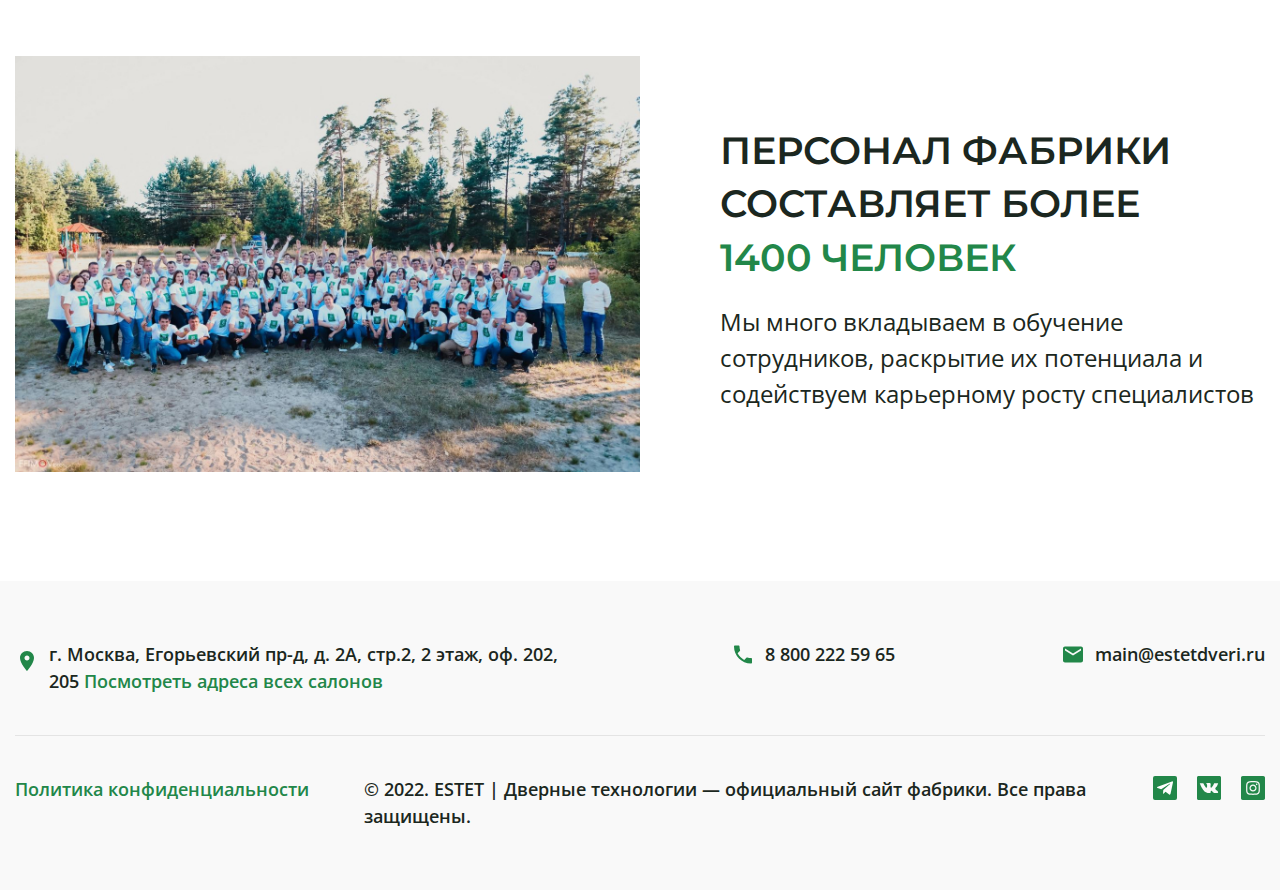
==== commit 781dab20: "add history" ====
--- a/index.html
+++ b/index.html
@@ -2329,89 +2329,55 @@
                   >
                     <h3 class="tab-content__title">2012</h3>
                     <p class="tab-content__txt">
-                      Весной было запущено производство стекла триплекс,
-                      обновлен парк производственного оборудования, стартовало
-                      строительство здания под производство входных дверей
+                      Весной было запущено производство стекла триплекс, обновлен парк производственного оборудования, стартовало строительство здания под производство входных дверей
                     </p>
                   </li>
                   <li class="tab-content__item js-tab-content" data-tab="2">
                     <h3 class="tab-content__title">2013</h3>
                     <p class="tab-content__txt">
-                      Весной было запущено производство стекла триплекс,
-                      обновлен парк производственного оборудования, стартовало
-                      строительство здания под производство входных дверей
+                      Компания впервые принимает участие в международной строительно-интерьерной выставке BUILDEX, по результатам проведения выставки расширяется география фирменной сети ESTET
                     </p>
                   </li>
                   <li class="tab-content__item js-tab-content" data-tab="3">
                     <h3 class="tab-content__title">2014</h3>
                     <p class="tab-content__txt">
-                      Весной было запущено производство стекла триплекс,
-                      обновлен парк производственного оборудования, стартовало
-                      строительство здания под производство входных дверей
+                      На территории России активно открываются фирменные салоны, в которых представлены самые инновационные предложения дверного дизайна
                     </p>
                   </li>
                   <li class="tab-content__item js-tab-content" data-tab="4">
                     <h3 class="tab-content__title">2015</h3>
                     <p class="tab-content__txt">
-                      Весной было запущено производство стекла триплекс,
-                      обновлен парк производственного оборудования, стартовало
-                      строительство здания под производство входных дверей
+                      Ребрендинг компании. Формирование единого корпоративного стиля ESTET. Активное развитие в странах Ближнего Зарубежья
                     </p>
                   </li>
                   <li class="tab-content__item js-tab-content" data-tab="5">
                     <h3 class="tab-content__title">2016</h3>
                     <p class="tab-content__txt">
-                      Весной было запущено производство стекла триплекс,
-                      обновлен парк производственного оборудования, стартовало
-                      строительство здания под производство входных дверей
+                      Расширение производственной площадки. Строительство погонажного цеха
                     </p>
                   </li>
                   <li class="tab-content__item js-tab-content" data-tab="6">
                     <h3 class="tab-content__title">2017</h3>
                     <p class="tab-content__txt">
-                      Весной было запущено производство стекла триплекс,
-                      обновлен парк производственного оборудования, стартовало
-                      строительство здания под производство входных дверей
+                      Наращивание производственных мощностей. Строительство дополнительных площадей для производства межкомнатных дверей
                     </p>
                   </li>
                   <li class="tab-content__item js-tab-content" data-tab="7">
                     <h3 class="tab-content__title">2018</h3>
                     <p class="tab-content__txt">
-                      Весной было запущено производство стекла триплекс,
-                      обновлен парк производственного оборудования, стартовало
-                      строительство здания под производство входных дверей
+                      Запуск новых производственных линий, увеличение производительности до 30 000 дверей в месяц. Компания Эстет - один из крупнейших производителей дверей в России
                     </p>
                   </li>
                   <li class="tab-content__item js-tab-content" data-tab="8">
                     <h3 class="tab-content__title">2019</h3>
                     <p class="tab-content__txt">
-                      Весной было запущено производство стекла триплекс,
-                      обновлен парк производственного оборудования, стартовало
-                      строительство здания под производство входных дверей
+                      Участие в государственной программе по Производительности труда и Бережливому производству. Получение знака «100 лучших товаров России». Выход на рынки Дальнего Зарубежья, США, Египта и Румынии. Компания заняла 2-ое место по экспорту дверей в Российской Федерации
                     </p>
                   </li>
                   <li class="tab-content__item js-tab-content" data-tab="9">
                     <h3 class="tab-content__title">2020</h3>
                     <p class="tab-content__txt">
-                      Весной было запущено производство стекла триплекс,
-                      обновлен парк производственного оборудования, стартовало
-                      строительство здания под производство входных дверей
-                    </p>
-                  </li>
-                  <li class="tab-content__item js-tab-content" data-tab="10">
-                    <h3 class="tab-content__title">2021</h3>
-                    <p class="tab-content__txt">
-                      Весной было запущено производство стекла триплекс,
-                      обновлен парк производственного оборудования, стартовало
-                      строительство здания под производство входных дверей
-                    </p>
-                  </li>
-                  <li class="tab-content__item js-tab-content" data-tab="11">
-                    <h3 class="tab-content__title">2022</h3>
-                    <p class="tab-content__txt">
-                      Весной было запущено производство стекла триплекс,
-                      обновлен парк производственного оборудования, стартовало
-                      строительство здания под производство входных дверей
+                      Стремительное развитие Digital направления. 
                     </p>
                   </li>
                 </ul>
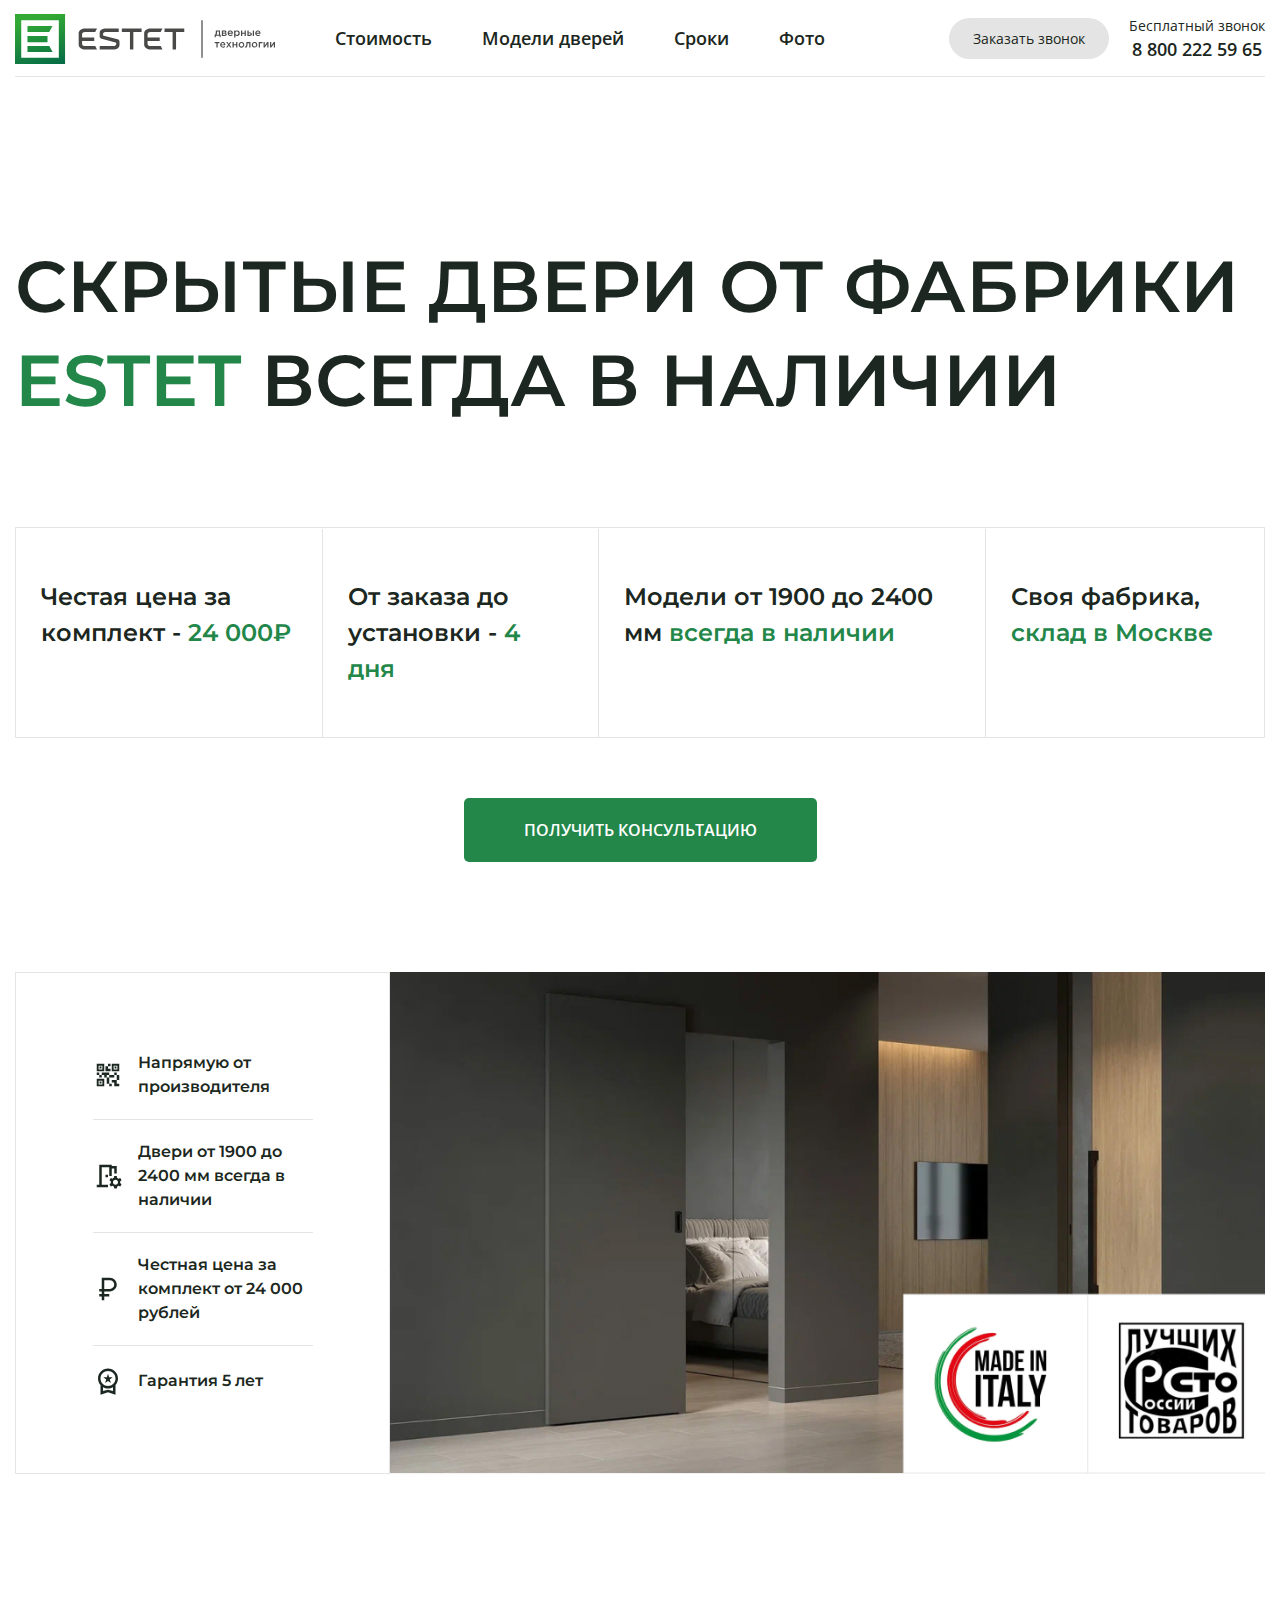
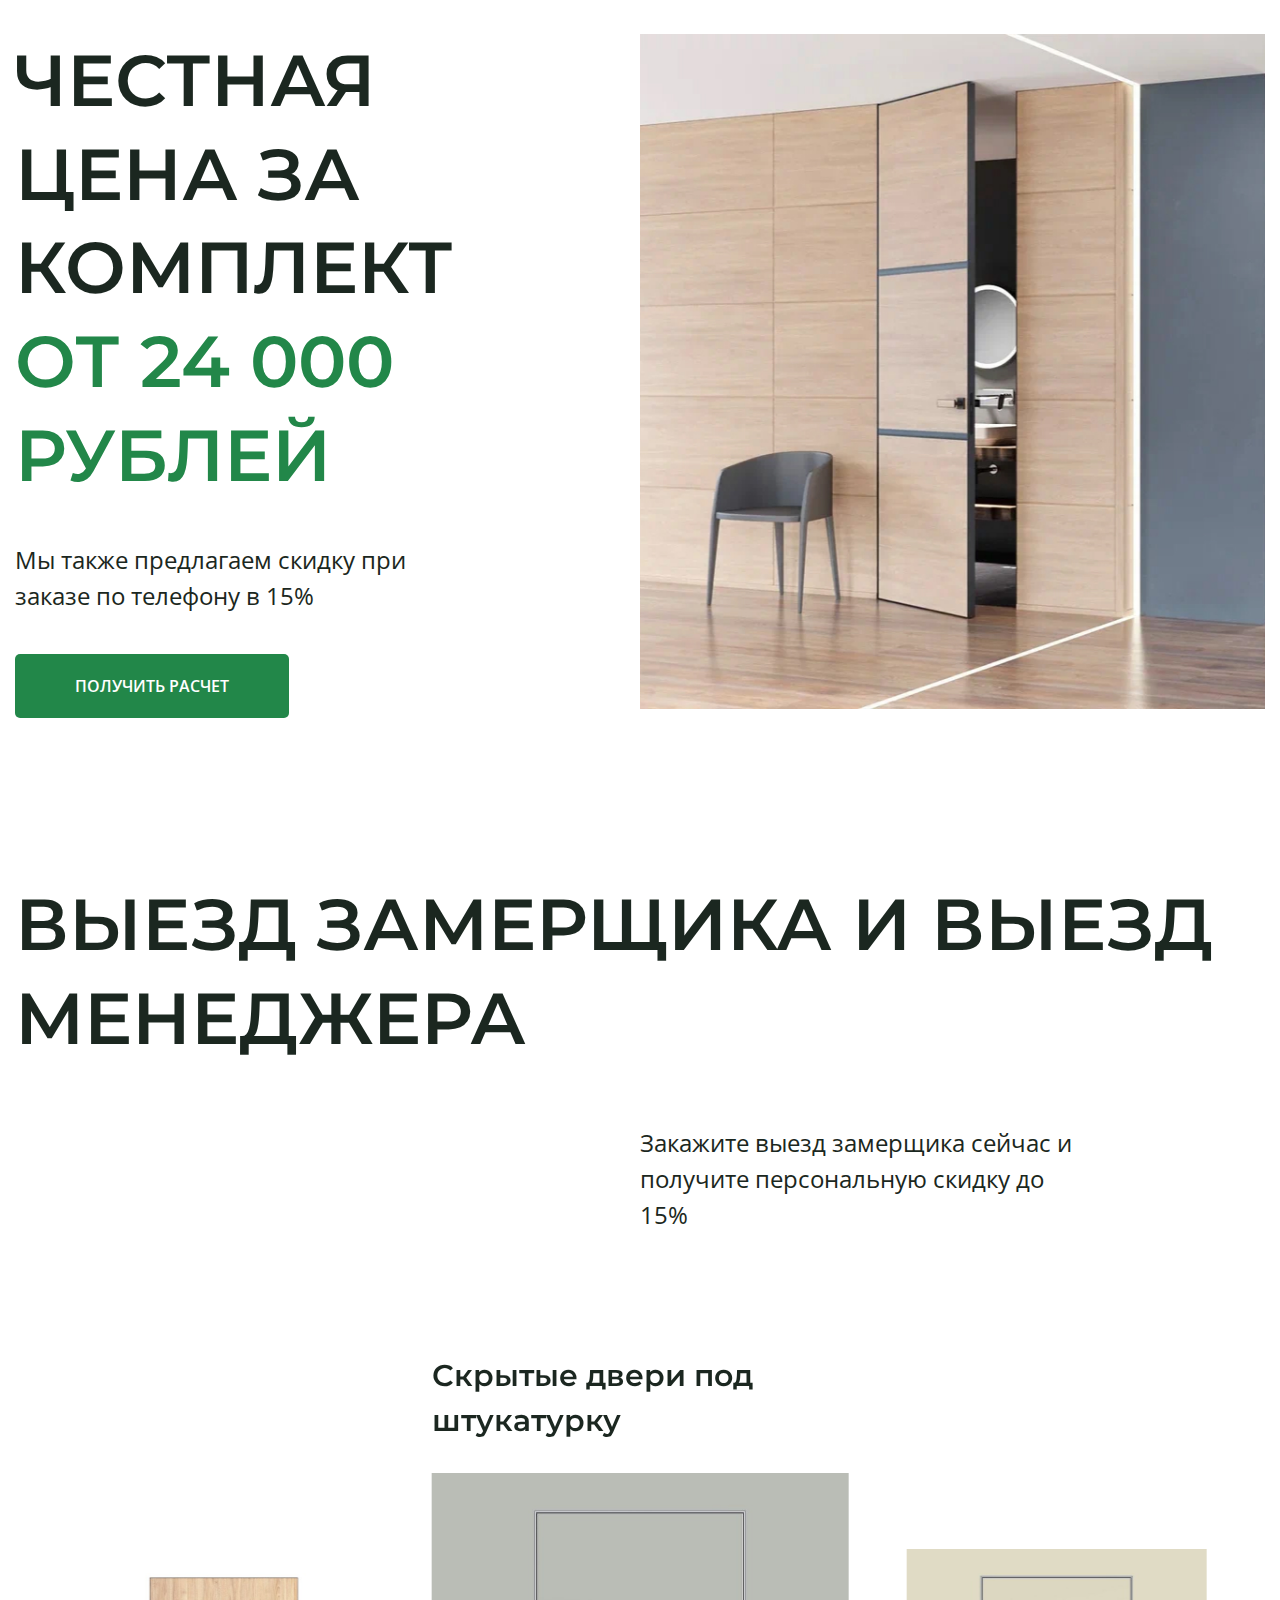
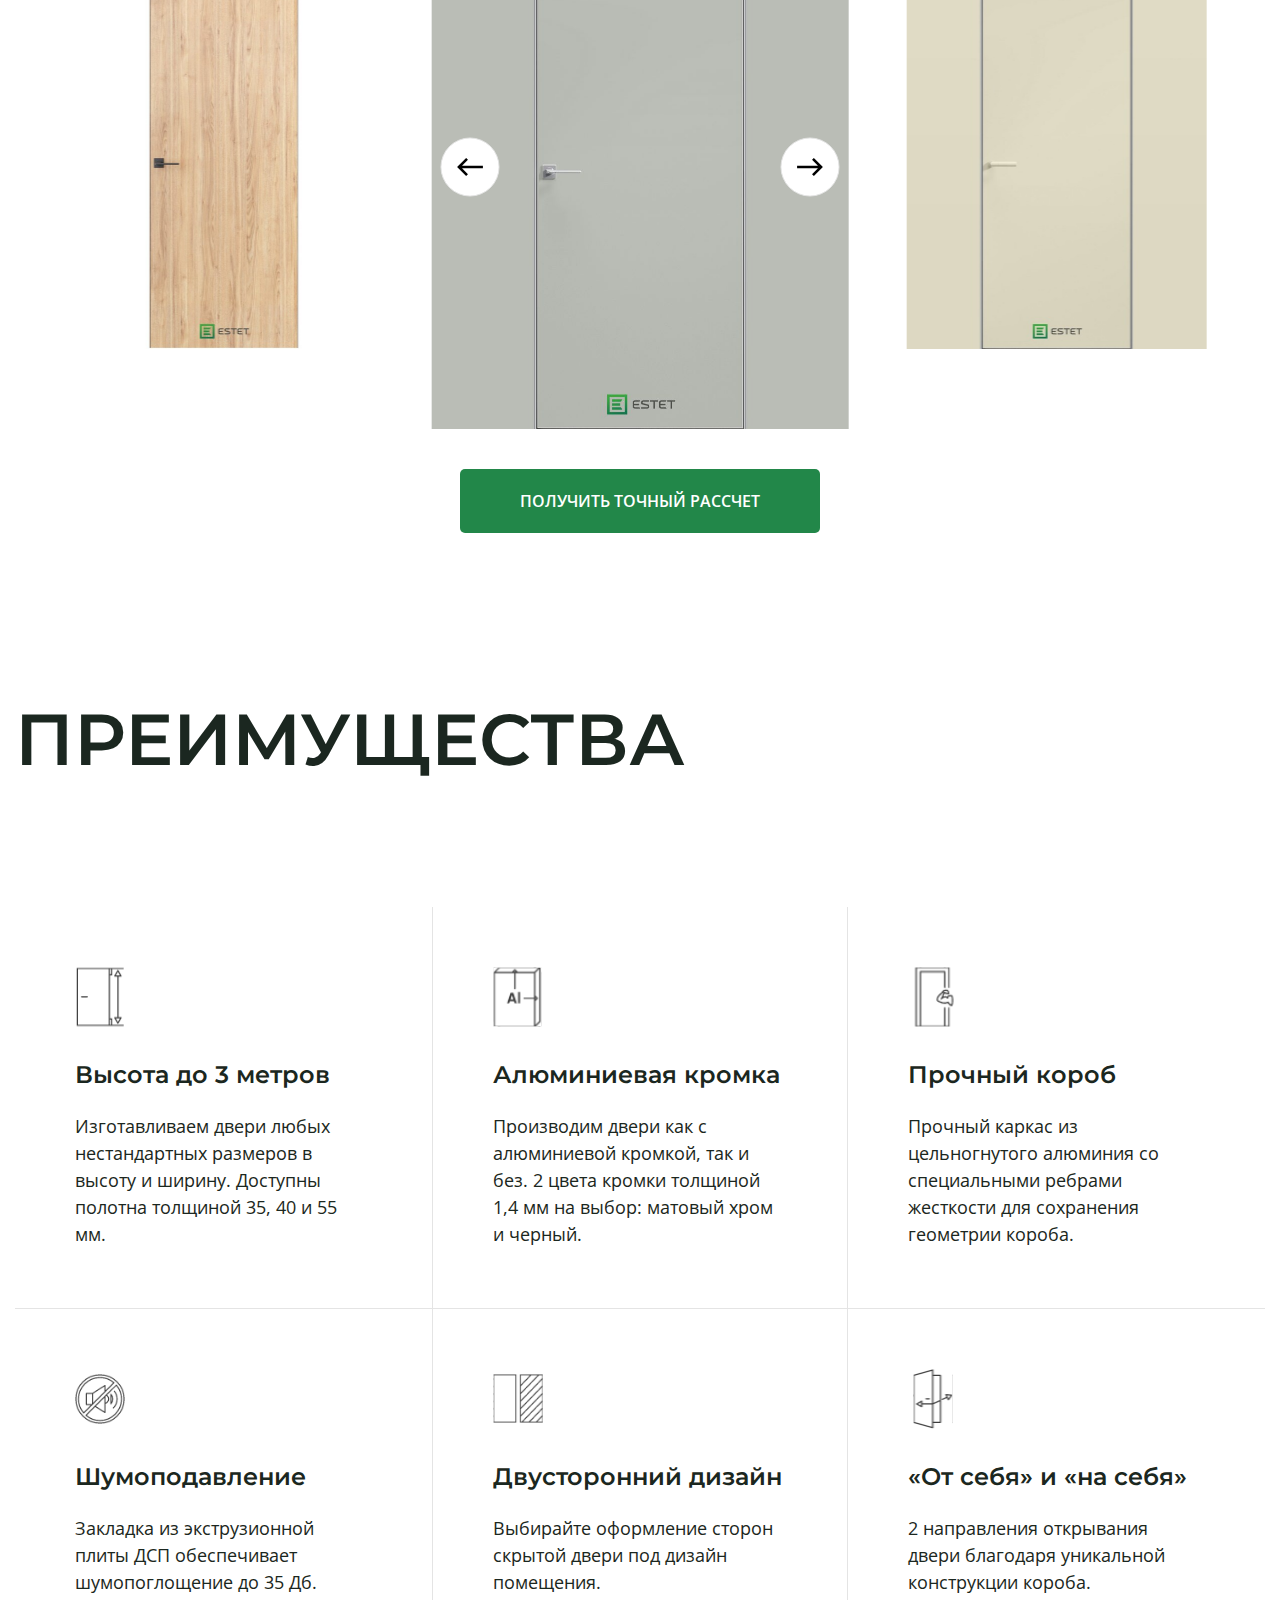
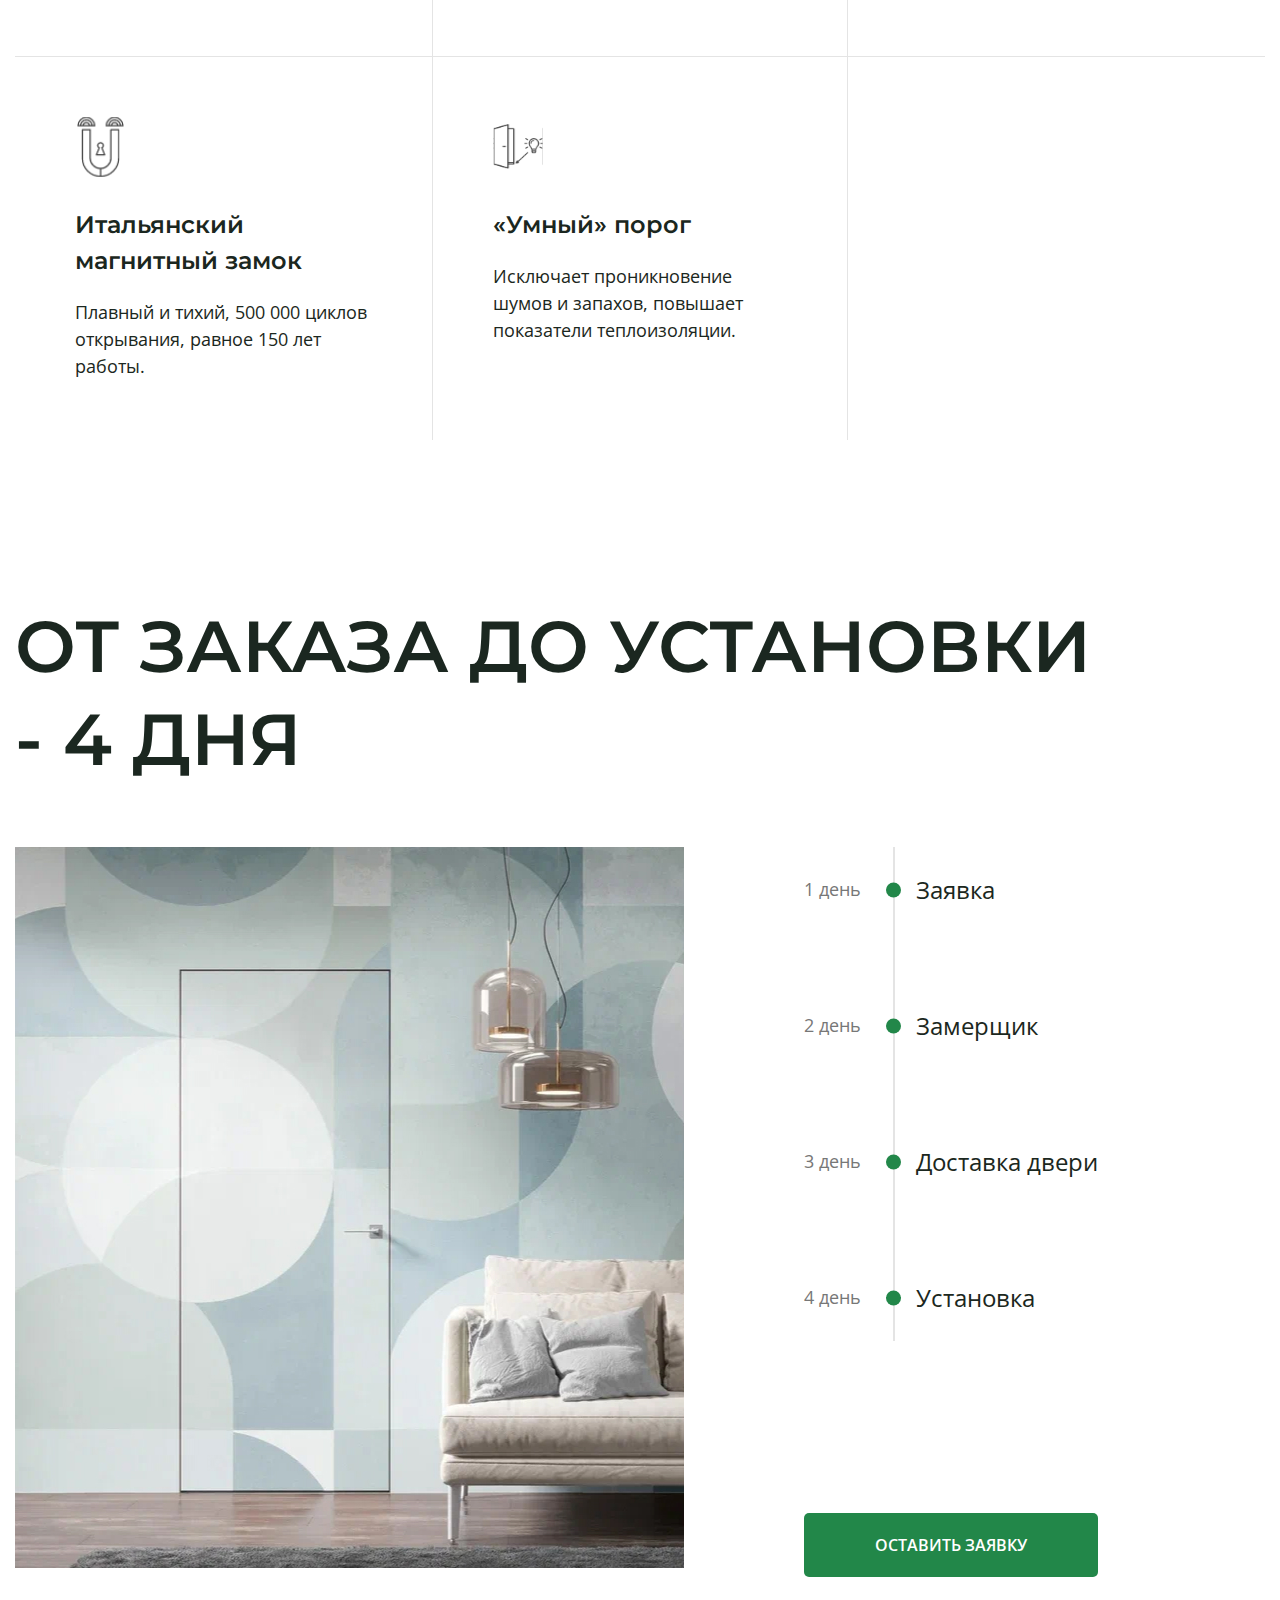
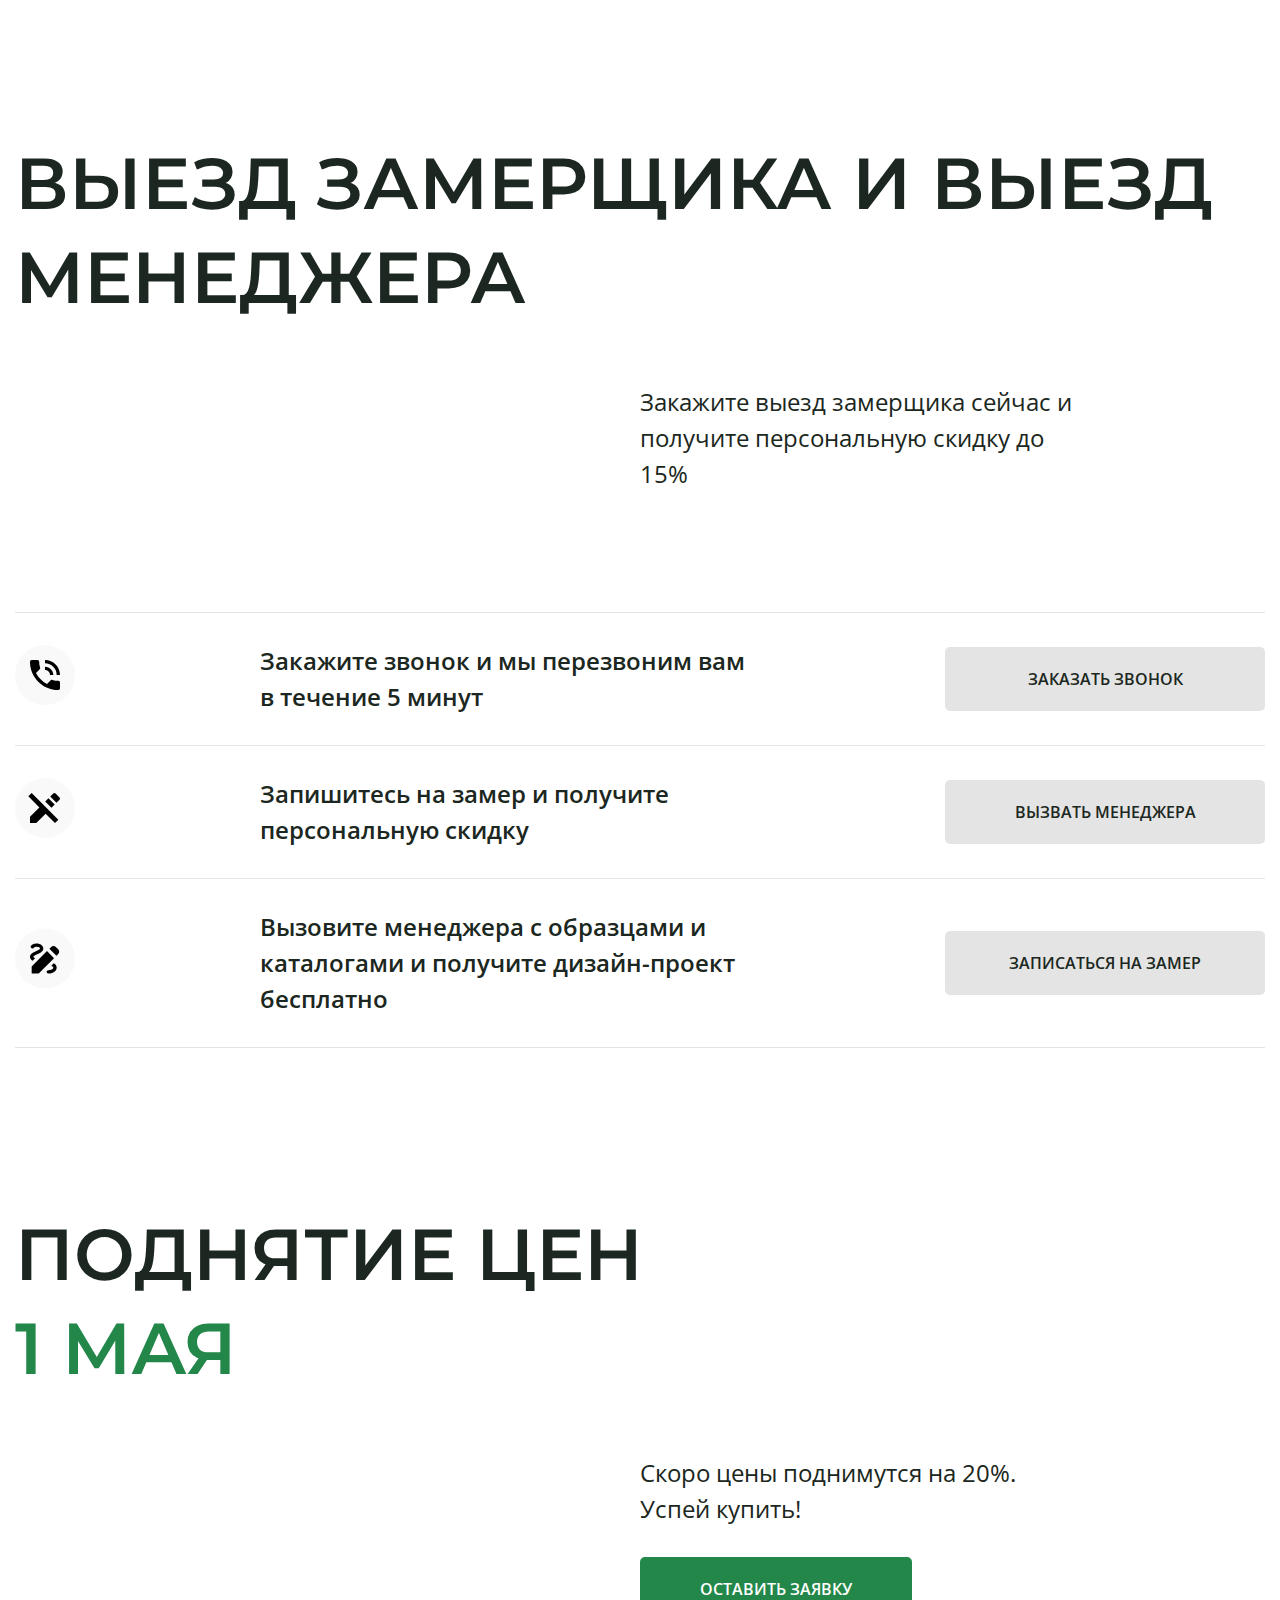
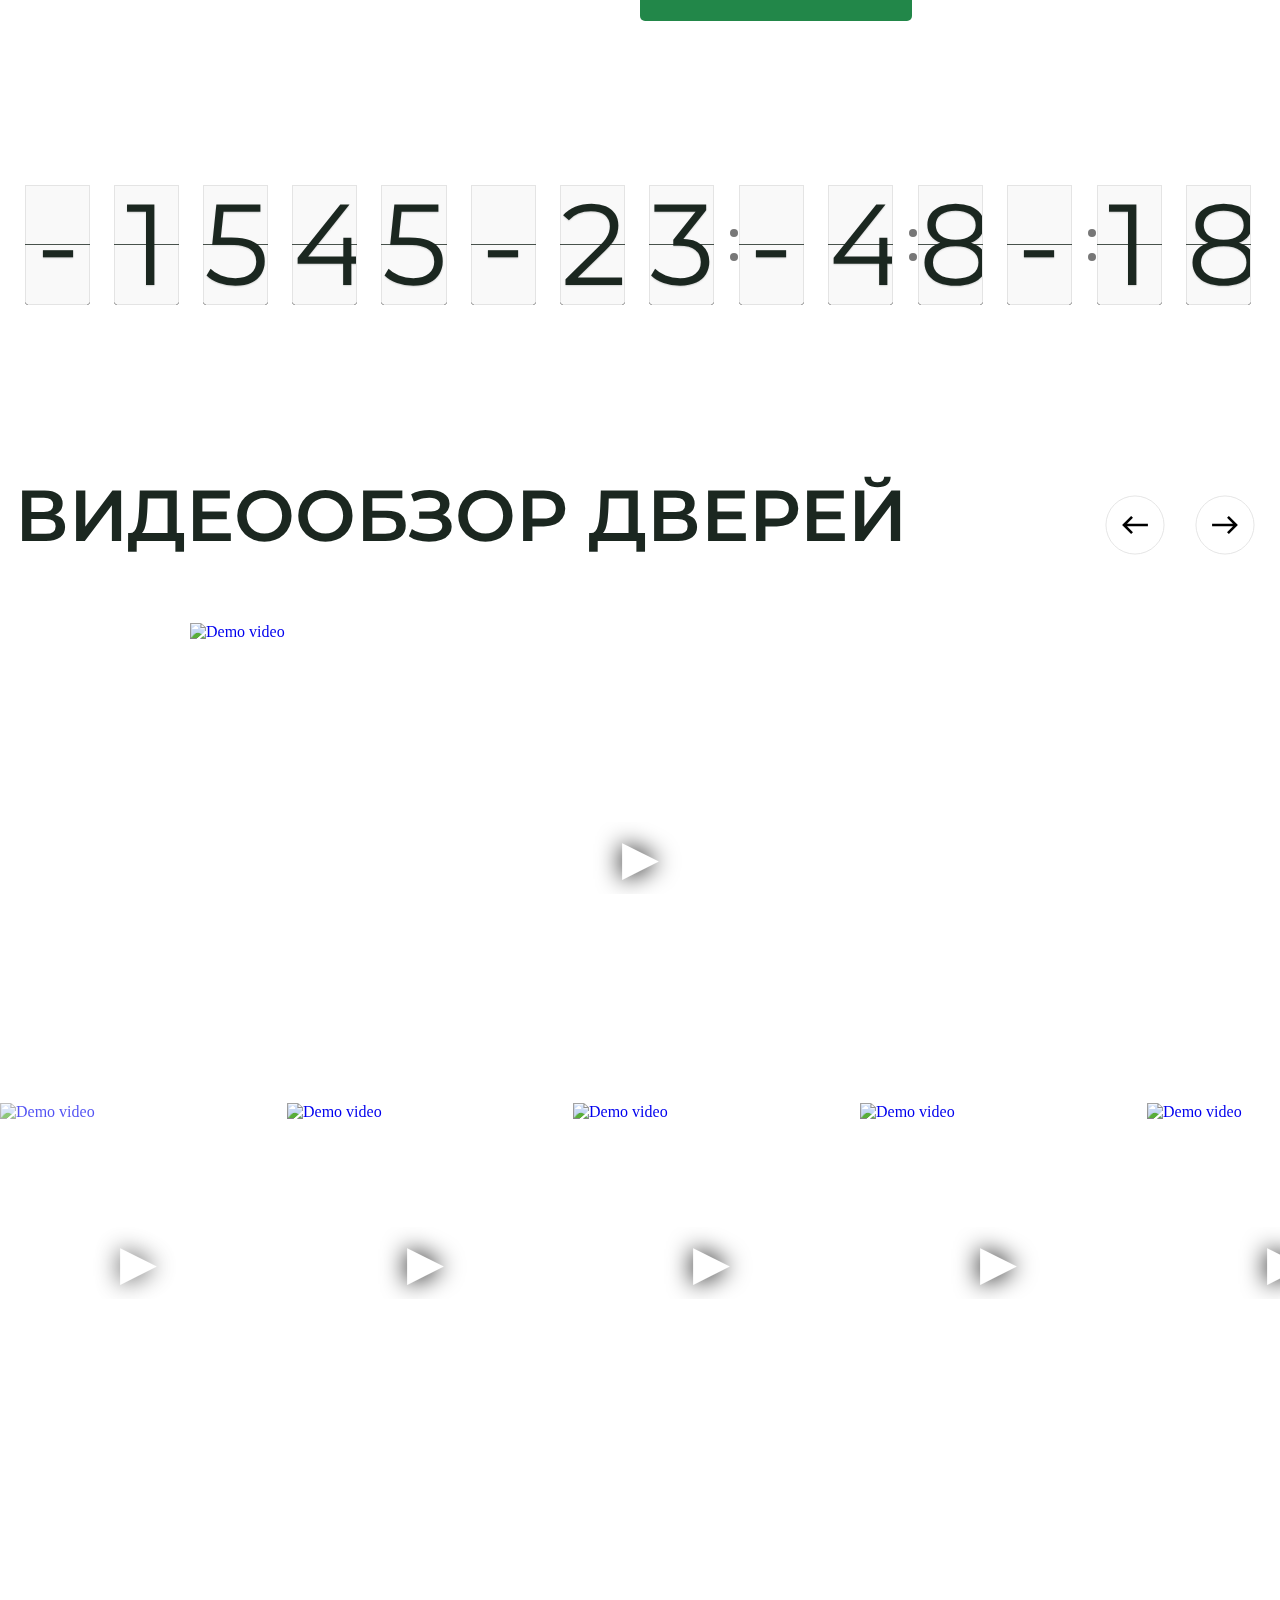
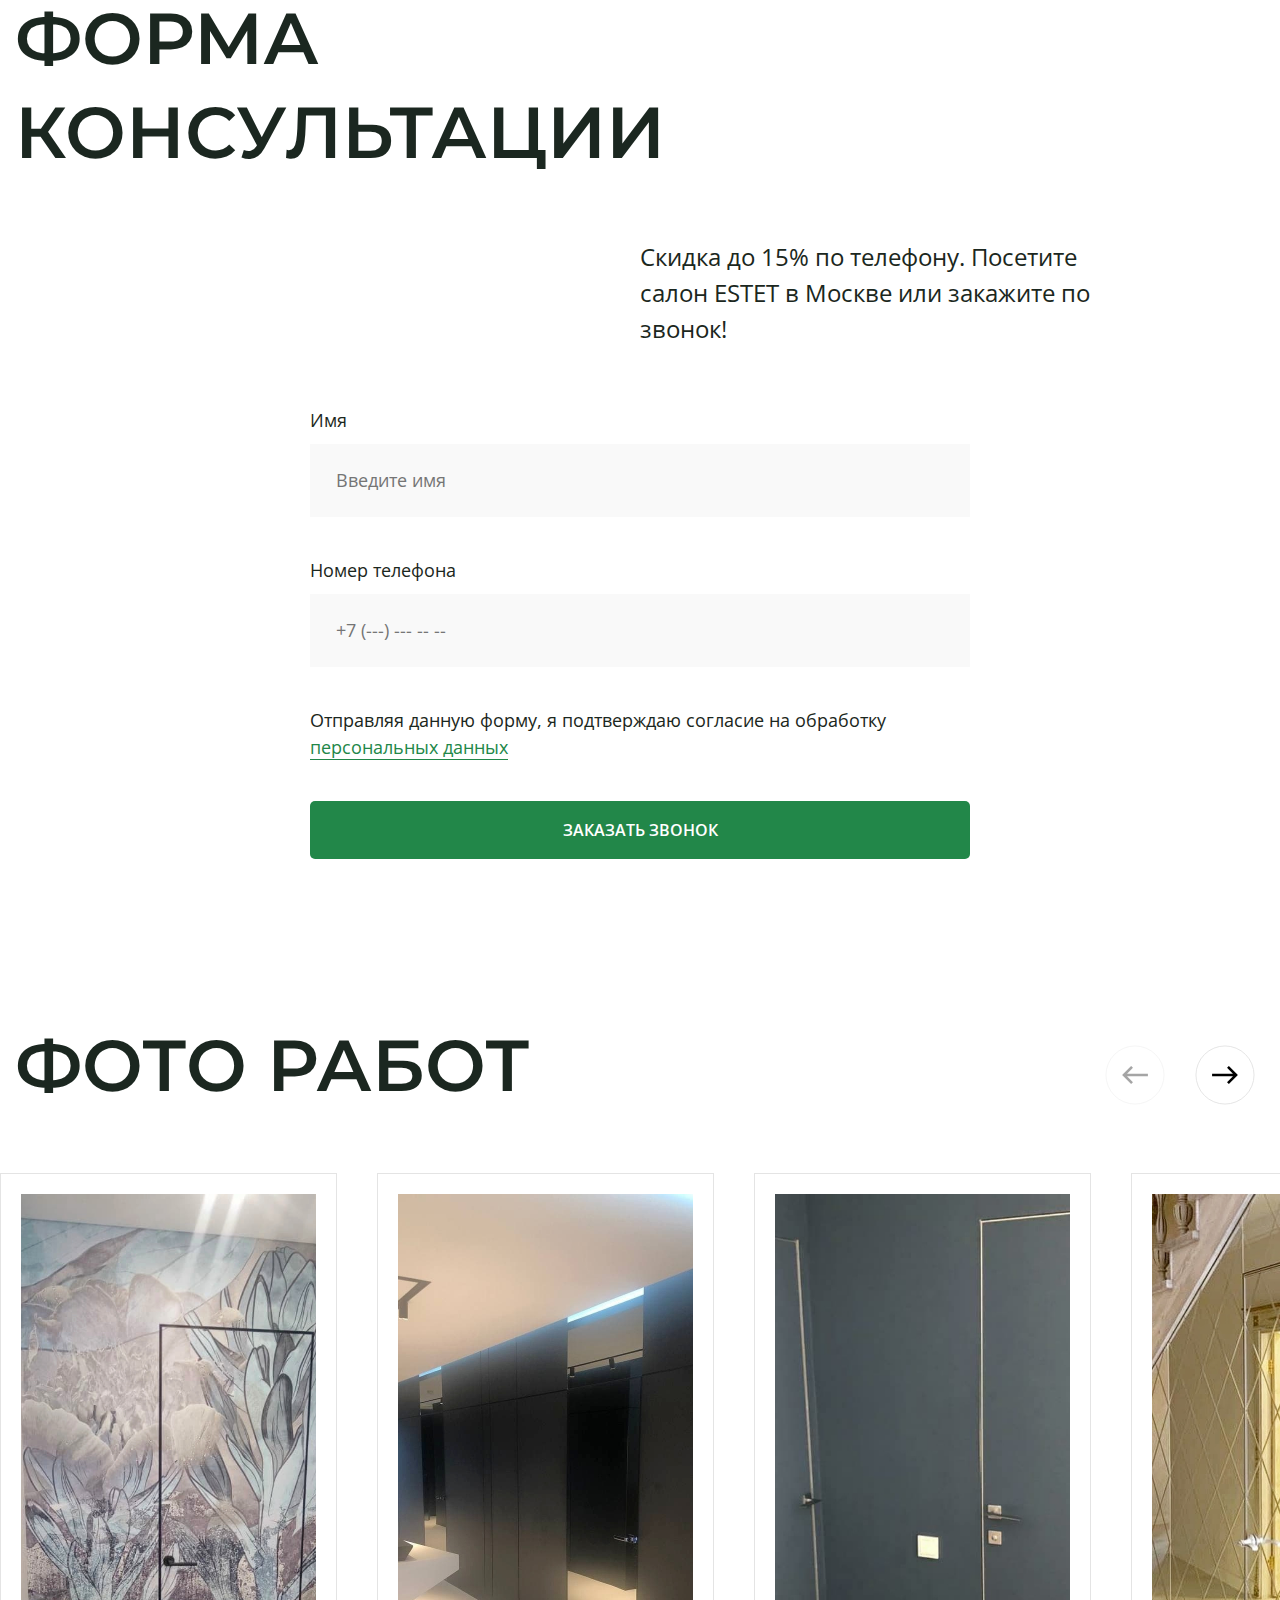
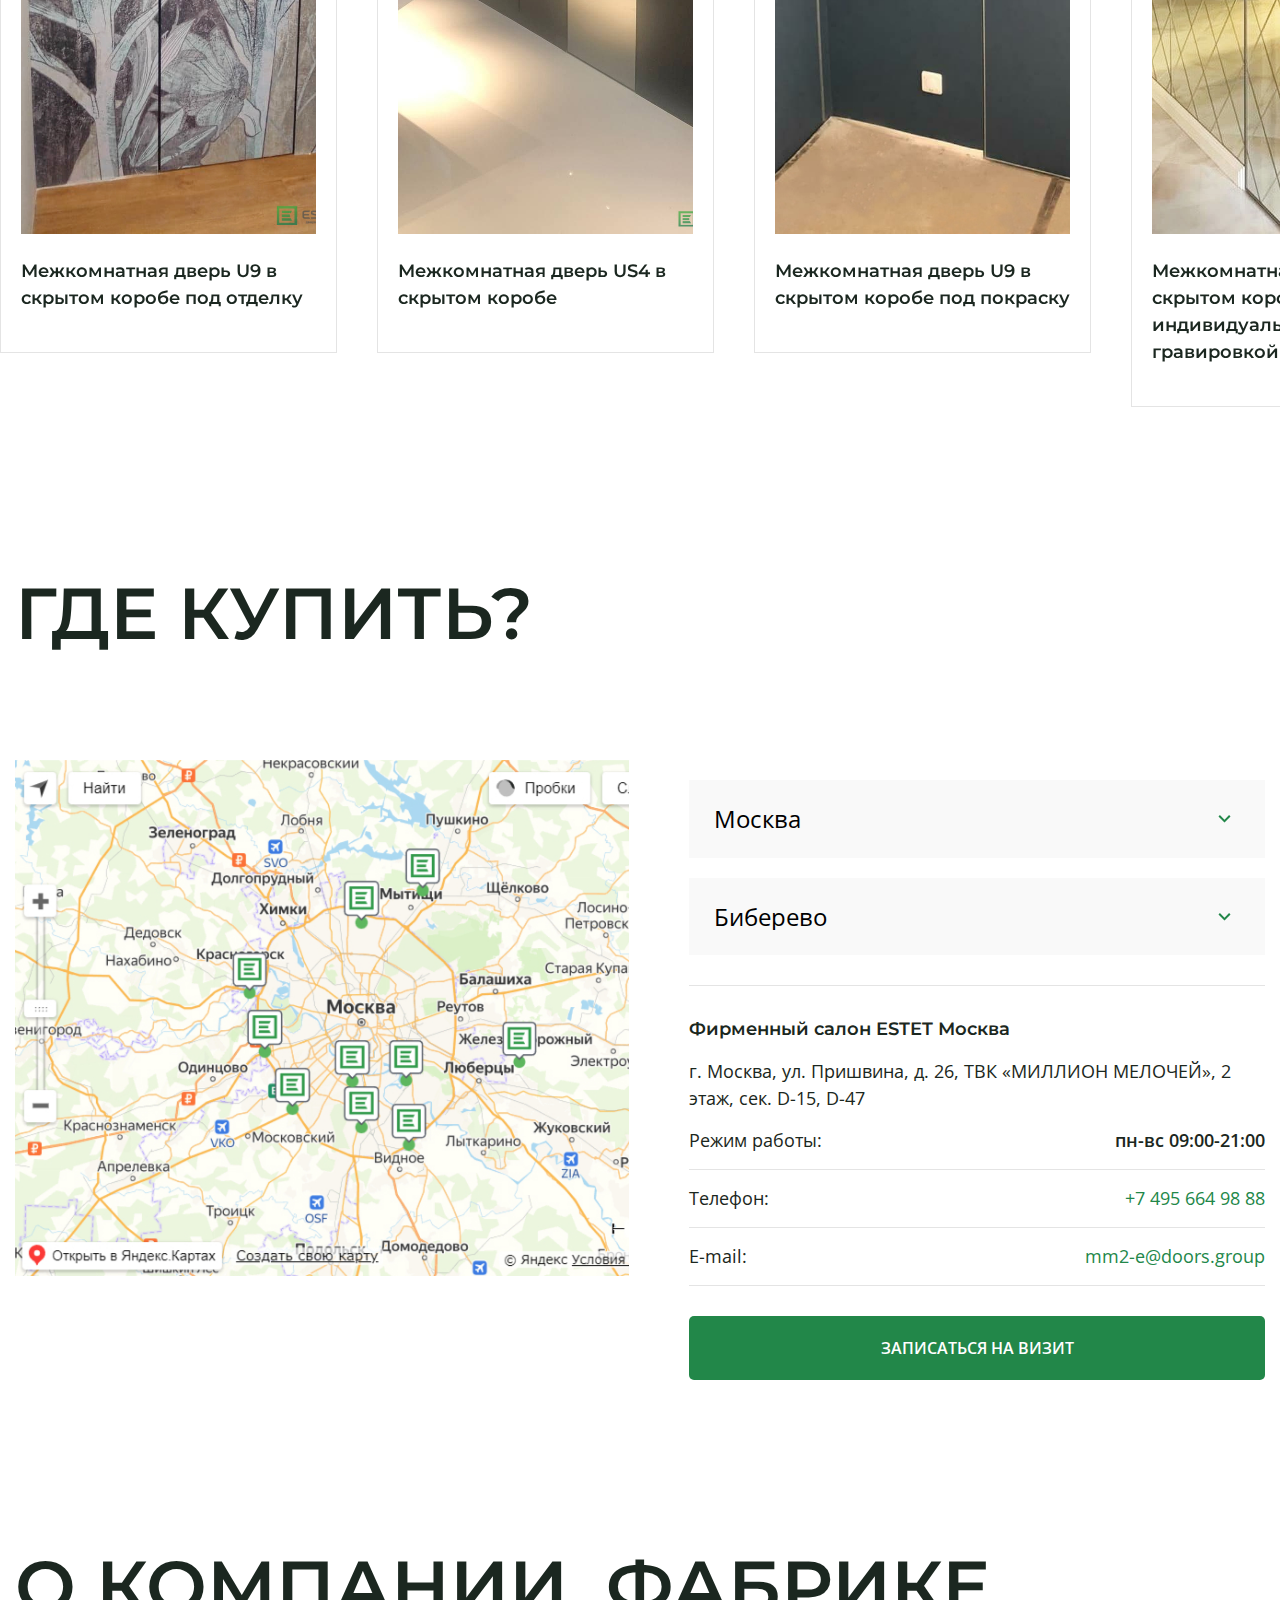
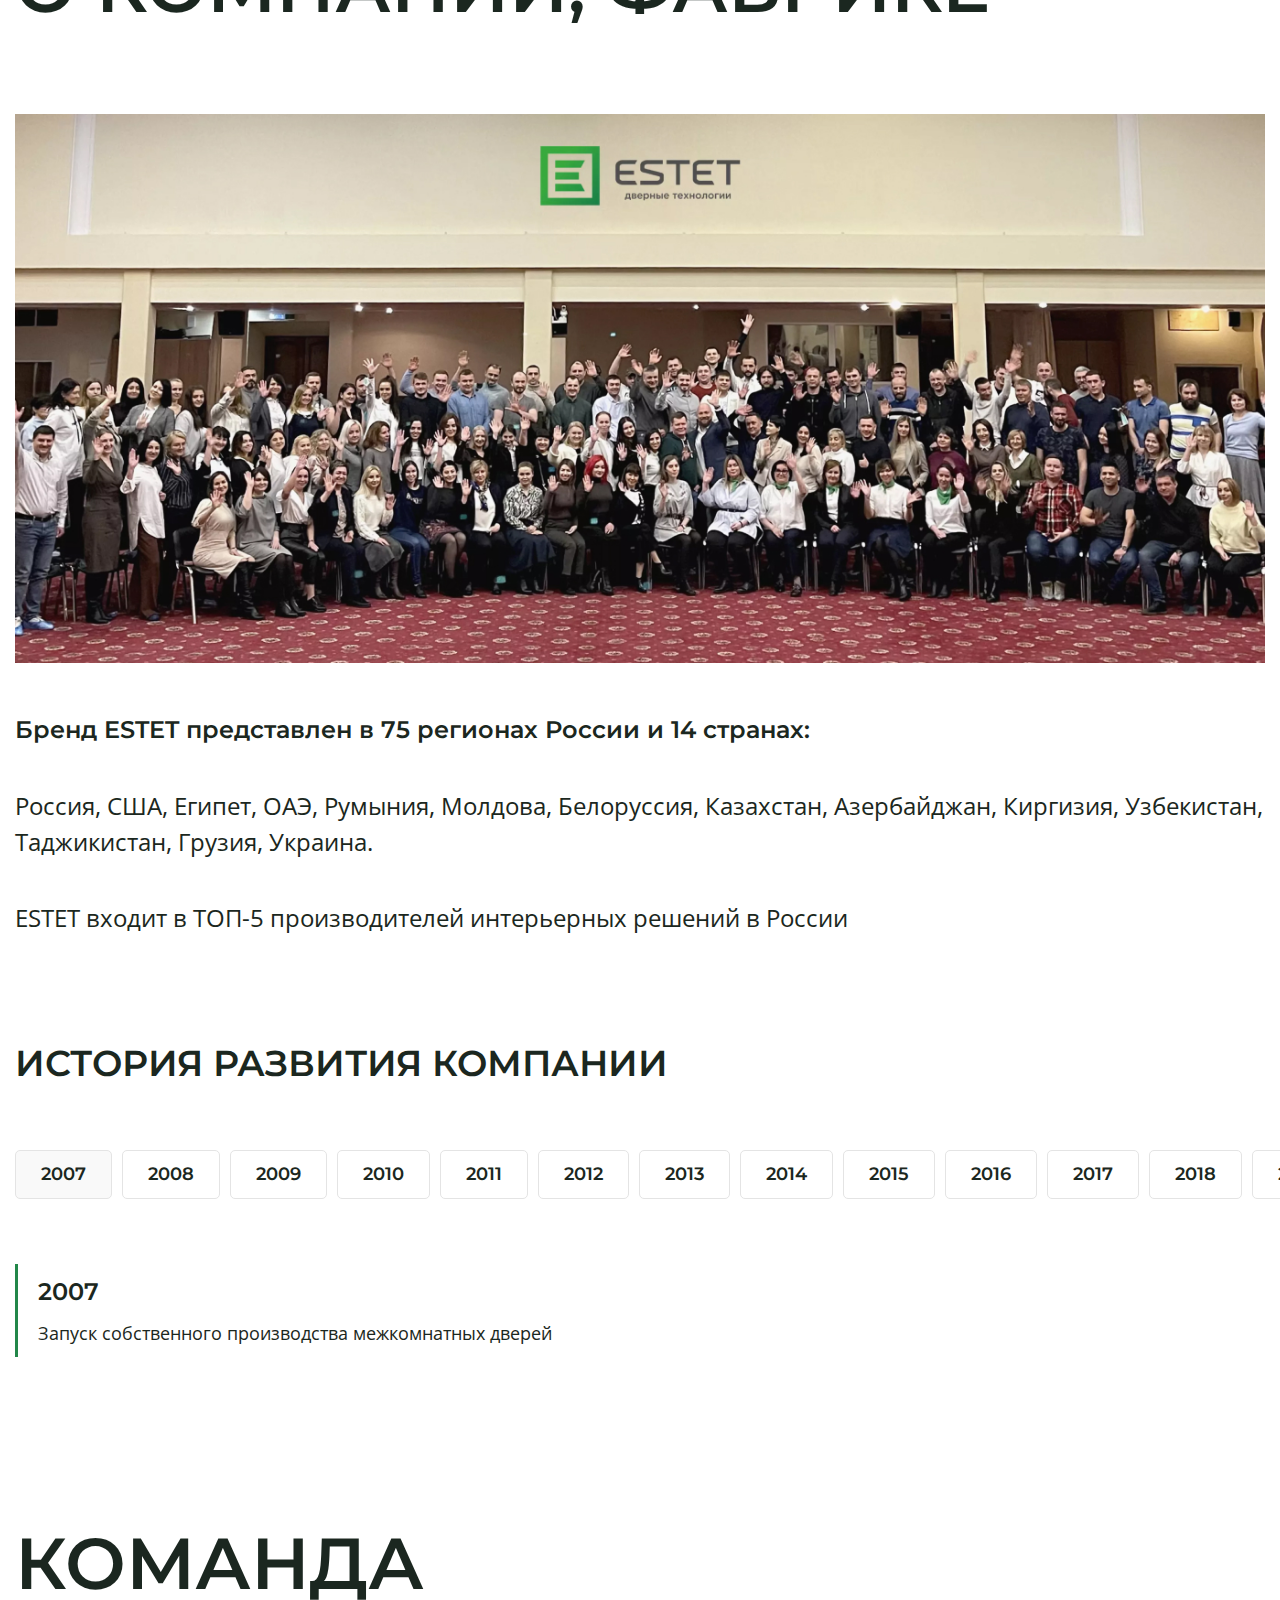
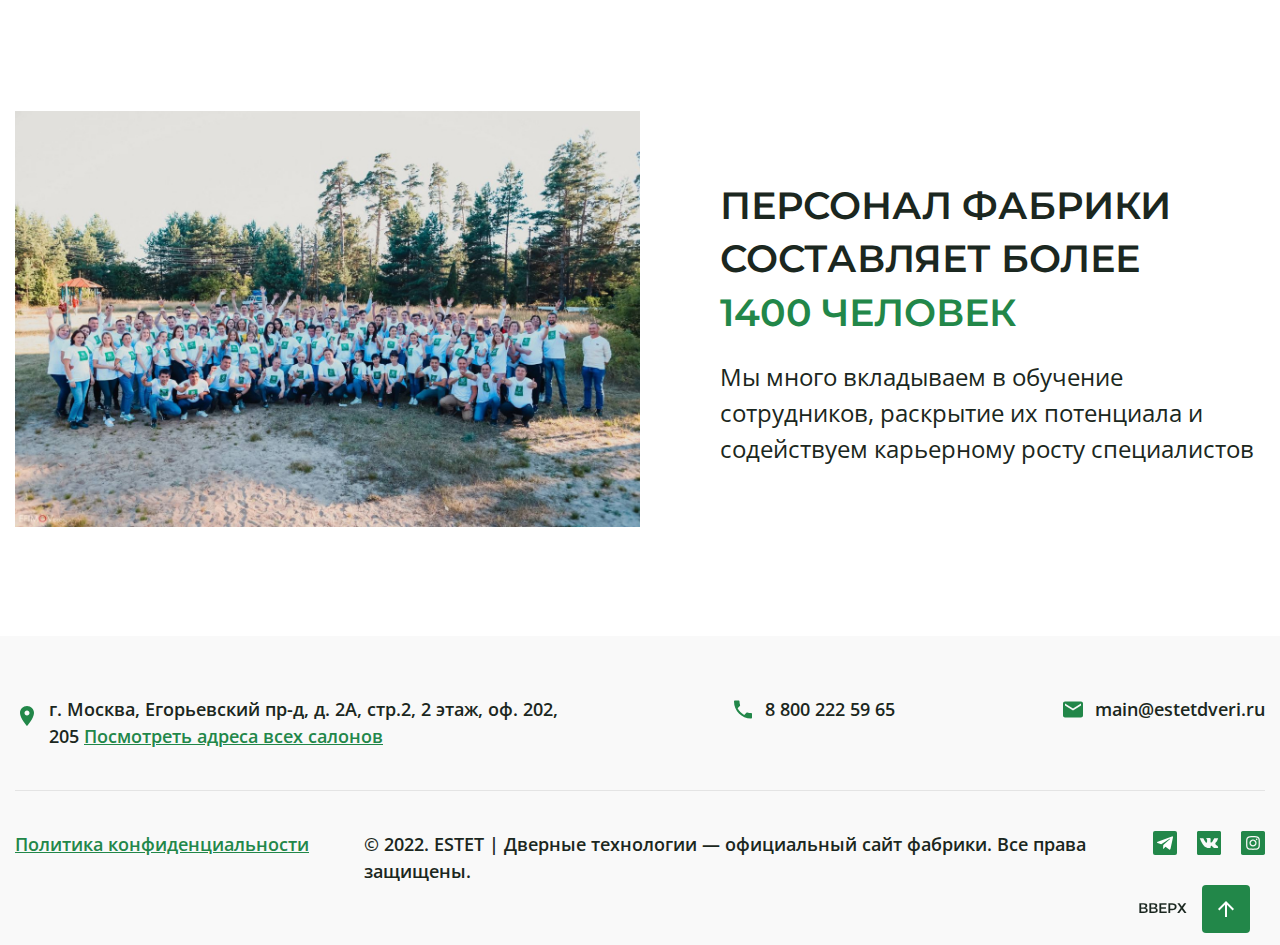
==== commit 13bd5921: "add remarks" ====
--- a/index.html
+++ b/index.html
@@ -5,6 +5,7 @@
     <meta http-equiv="X-UA-Compatible" content="IE=edge" />
     <meta name="viewport" content="width=device-width, initial-scale=1.0" />
     <title>Estet</title>
+    <link rel="icon" href="/favicon.ico" type="image/x-icon" />
     <link rel="preconnect" href="https://fonts.googleapis.com" />
     <link rel="preconnect" href="https://fonts.gstatic.com" crossorigin />
     <link
@@ -27,11 +28,7 @@
       referrerpolicy="no-referrer"
     />
     <link rel="stylesheet" href="css/normalize.css" />
-    <link
-      rel="stylesheet"
-      type="text/css"
-      href="flipclock/compiled/flipclock.css"
-    />
+    <link rel="stylesheet" type="text/css" href="css/flipclock.css" />
     <link rel="stylesheet" href="css/style.css" />
   </head>
   <body>
@@ -261,7 +258,7 @@
                     </h3>
                     <img
                       class="swiper-types-doors__img"
-                      data-src="img/types-doors/stykatyrka.jpg"
+                      src="img/types-doors/stykatyrka.jpg"
                       alt="Раздвижная дверь"
                     />
                   </div>
@@ -273,7 +270,7 @@
                     </h3>
                     <img
                       class="swiper-types-doors__img"
-                      data-src="img/types-doors/pokraska.jpg"
+                      src="img/types-doors/pokraska.jpg"
                       alt="Раздвижная дверь"
                     />
                   </div>
@@ -285,7 +282,7 @@
                     </h3>
                     <img
                       class="swiper-types-doors__img"
-                      data-src="img/types-doors/steklo.jpg"
+                      src="img/types-doors/steklo.jpg"
                       alt="Раздвижная дверь"
                     />
                   </div>
@@ -297,7 +294,7 @@
                     </h3>
                     <img
                       class="swiper-types-doors__img"
-                      data-src="img/types-doors/zerkalo.jpg"
+                      src="img/types-doors/zerkalo.jpg"
                       alt="Раздвижная дверь"
                     />
                   </div>
@@ -309,7 +306,7 @@
                     </h3>
                     <img
                       class="swiper-types-doors__img"
-                      data-src="img/types-doors/tolst.jpg"
+                      src="img/types-doors/tolst.jpg"
                       alt="Дверь с увеличинной толщиной"
                     />
                   </div>
@@ -640,14 +637,14 @@
                 <iframe
                   width="100%"
                   height="470"
-                  src="https://www.youtube.com/embed/sKA5iTobL2Y"
+                  src="https://www.youtube.com/embed/o9cyR5dTP4Y"
                   srcdoc="<style>*{padding:0;margin:0;overflow:hidden}
                     html,body{height:100%}
                     img,span{position:absolute;width:100%;top:0;bottom:0;margin:auto}
                     span{height:1.5em;text-align:center;font:48px/1.5 sans-serif;color:white;text-shadow:0 0 0.5em black}
                     </style>
-                    <a href=https://www.youtube.com/embed/sKA5iTobL2Y>
-                    <img src=https://img.youtube.com/vi/sKA5iTobL2Y/hqdefault.jpg alt='Demo video'>
+                    <a href=https://www.youtube.com/embed/o9cyR5dTP4Y>
+                    <img src=https://img.youtube.com/vi/o9cyR5dTP4Y/hqdefault.jpg alt='Demo video'>
                     <span>▶</span>
                     </a>"
                   title="YouTube video player"
@@ -660,14 +657,14 @@
                 <iframe
                   width="100%"
                   height="470"
-                  src="https://www.youtube.com/embed/qVuoR-wxFrg"
+                  src="https://www.youtube.com/embed/IORRq-PXz4M"
                   srcdoc="<style>*{padding:0;margin:0;overflow:hidden}
                     html,body{height:100%}
                     img,span{position:absolute;width:100%;top:0;bottom:0;margin:auto}
                     span{height:1.5em;text-align:center;font:48px/1.5 sans-serif;color:white;text-shadow:0 0 0.5em black}
                     </style>
-                    <a href=https://www.youtube.com/embed/qVuoR-wxFrg>
-                    <img src=https://img.youtube.com/vi/qVuoR-wxFrg/hqdefault.jpg alt='Demo video'>
+                    <a href=https://www.youtube.com/embed/IORRq-PXz4M>
+                    <img src=https://img.youtube.com/vi/IORRq-PXz4M/hqdefault.jpg alt='Demo video'>
                     <span>▶</span>
                     </a>"
                   title="YouTube video player"
@@ -680,14 +677,14 @@
                 <iframe
                   width="100%"
                   height="470"
-                  src="https://www.youtube.com/embed/1wXPrCAPZDs"
+                  src="https://www.youtube.com/embed/gla4-hNrJqE"
                   srcdoc="<style>*{padding:0;margin:0;overflow:hidden}
                     html,body{height:100%}
                     img,span{position:absolute;width:100%;top:0;bottom:0;margin:auto}
                     span{height:1.5em;text-align:center;font:48px/1.5 sans-serif;color:white;text-shadow:0 0 0.5em black}
                     </style>
-                    <a href=https://www.youtube.com/embed/1wXPrCAPZDs>
-                    <img src=https://img.youtube.com/vi/1wXPrCAPZDs/hqdefault.jpg alt='Demo video'>
+                    <a href=https://www.youtube.com/embed/gla4-hNrJqE>
+                    <img src=https://img.youtube.com/vi/gla4-hNrJqE/hqdefault.jpg alt='Demo video'>
                     <span>▶</span>
                     </a>"
                   title="YouTube video player"
@@ -700,14 +697,14 @@
                 <iframe
                   width="100%"
                   height="470"
-                  src="https://www.youtube.com/embed/fdJkya0S03w"
+                  src="https://www.youtube.com/embed/LbZHn8TuU9A"
                   srcdoc="<style>*{padding:0;margin:0;overflow:hidden}
                     html,body{height:100%}
                     img,span{position:absolute;width:100%;top:0;bottom:0;margin:auto}
                     span{height:1.5em;text-align:center;font:48px/1.5 sans-serif;color:white;text-shadow:0 0 0.5em black}
                     </style>
-                    <a href=https://www.youtube.com/embed/fdJkya0S03w>
-                    <img src=https://img.youtube.com/vi/fdJkya0S03w/hqdefault.jpg alt='Demo video'>
+                    <a href=https://www.youtube.com/embed/LbZHn8TuU9A>
+                    <img src=https://img.youtube.com/vi/LbZHn8TuU9A/hqdefault.jpg alt='Demo video'>
                     <span>▶</span>
                     </a>"
                   title="YouTube video player"
@@ -720,14 +717,14 @@
                 <iframe
                   width="100%"
                   height="470"
-                  src="https://www.youtube.com/embed/EBaBTPoe798"
+                  src="https://www.youtube.com/embed/5_KsMjuc8M8"
                   srcdoc="<style>*{padding:0;margin:0;overflow:hidden}
                     html,body{height:100%}
                     img,span{position:absolute;width:100%;top:0;bottom:0;margin:auto}
                     span{height:1.5em;text-align:center;font:48px/1.5 sans-serif;color:white;text-shadow:0 0 0.5em black}
                     </style>
-                    <a href=https://www.youtube.com/embed/EBaBTPoe798>
-                    <img src=https://img.youtube.com/vi/EBaBTPoe798/hqdefault.jpg alt='Demo video'>
+                    <a href=https://www.youtube.com/embed/5_KsMjuc8M8>
+                    <img src=https://img.youtube.com/vi/5_KsMjuc8M8/hqdefault.jpg alt='Demo video'>
                     <span>▶</span>
                     </a>"
                   title="YouTube video player"
@@ -740,14 +737,14 @@
                 <iframe
                   width="100%"
                   height="470"
-                  src="https://www.youtube.com/embed/1rdnUruZuyg"
+                  src="https://www.youtube.com/embed/gla4-hNrJqE"
                   srcdoc="<style>*{padding:0;margin:0;overflow:hidden}
                     html,body{height:100%}
                     img,span{position:absolute;width:100%;top:0;bottom:0;margin:auto}
                     span{height:1.5em;text-align:center;font:48px/1.5 sans-serif;color:white;text-shadow:0 0 0.5em black}
                     </style>
-                    <a href=https://www.youtube.com/embed/1rdnUruZuyg>
-                    <img src=https://img.youtube.com/vi/1rdnUruZuyg/hqdefault.jpg alt='Demo video'>
+                    <a href=https://www.youtube.com/embed/gla4-hNrJqE>
+                    <img src=https://img.youtube.com/vi/gla4-hNrJqE/hqdefault.jpg alt='Demo video'>
                     <span>▶</span>
                     </a>"
                   title="YouTube video player"
@@ -765,14 +762,14 @@
               <iframe
                 width="100%"
                 height="320"
-                src="https://www.youtube.com/embed/sKA5iTobL2Y"
+                src="https://www.youtube.com/embed/o9cyR5dTP4Y"
                 srcdoc="<style>*{padding:0;margin:0;overflow:hidden}
                   html,body{height:100%}
                   img,span{position:absolute;width:100%;top:0;bottom:0;margin:auto}
                   span{height:1.5em;text-align:center;font:48px/1.5 sans-serif;color:white;text-shadow:0 0 0.5em black}
                   </style>
-                  <a href=https://www.youtube.com/embed/sKA5iTobL2Y>
-                  <img src=https://img.youtube.com/vi/sKA5iTobL2Y/hqdefault.jpg alt='Demo video'>
+                  <a href=https://www.youtube.com/embed/o9cyR5dTP4Y>
+                  <img src=https://img.youtube.com/vi/o9cyR5dTP4Y/hqdefault.jpg alt='Demo video'>
                   <span>▶</span>
                   </a>"
                 title="YouTube video player"
@@ -785,14 +782,14 @@
               <iframe
                 width="100%"
                 height="320"
-                src="https://www.youtube.com/embed/qVuoR-wxFrg"
+                src="https://www.youtube.com/embed/IORRq-PXz4M"
                 srcdoc="<style>*{padding:0;margin:0;overflow:hidden}
                   html,body{height:100%}
                   img,span{position:absolute;width:100%;top:0;bottom:0;margin:auto}
                   span{height:1.5em;text-align:center;font:48px/1.5 sans-serif;color:white;text-shadow:0 0 0.5em black}
                   </style>
-                  <a href=https://www.youtube.com/embed/qVuoR-wxFrg>
-                  <img src=https://img.youtube.com/vi/qVuoR-wxFrg/hqdefault.jpg alt='Demo video'>
+                  <a href=https://www.youtube.com/embed/IORRq-PXz4M>
+                  <img src=https://img.youtube.com/vi/IORRq-PXz4M/hqdefault.jpg alt='Demo video'>
                   <span>▶</span>
                   </a>"
                 title="YouTube video player"
@@ -805,14 +802,14 @@
               <iframe
                 width="100%"
                 height="320"
-                src="https://www.youtube.com/embed/1wXPrCAPZDs"
+                src="https://www.youtube.com/embed/gla4-hNrJqE"
                 srcdoc="<style>*{padding:0;margin:0;overflow:hidden}
                   html,body{height:100%}
                   img,span{position:absolute;width:100%;top:0;bottom:0;margin:auto}
                   span{height:1.5em;text-align:center;font:48px/1.5 sans-serif;color:white;text-shadow:0 0 0.5em black}
                   </style>
-                  <a href=https://www.youtube.com/embed/1wXPrCAPZDs>
-                  <img src=https://img.youtube.com/vi/1wXPrCAPZDs/hqdefault.jpg alt='Demo video'>
+                  <a href=https://www.youtube.com/embed/gla4-hNrJqE>
+                  <img src=https://img.youtube.com/vi/gla4-hNrJqE/hqdefault.jpg alt='Demo video'>
                   <span>▶</span>
                   </a>"
                 title="YouTube video player"
@@ -825,14 +822,14 @@
               <iframe
                 width="100%"
                 height="320"
-                src="https://www.youtube.com/embed/fdJkya0S03w"
+                src="https://www.youtube.com/embed/LbZHn8TuU9A"
                 srcdoc="<style>*{padding:0;margin:0;overflow:hidden}
                   html,body{height:100%}
                   img,span{position:absolute;width:100%;top:0;bottom:0;margin:auto}
                   span{height:1.5em;text-align:center;font:48px/1.5 sans-serif;color:white;text-shadow:0 0 0.5em black}
                   </style>
-                  <a href=https://www.youtube.com/embed/fdJkya0S03w>
-                  <img src=https://img.youtube.com/vi/fdJkya0S03w/hqdefault.jpg alt='Demo video'>
+                  <a href=https://www.youtube.com/embed/LbZHn8TuU9A>
+                  <img src=https://img.youtube.com/vi/LbZHn8TuU9A/hqdefault.jpg alt='Demo video'>
                   <span>▶</span>
                   </a>"
                 title="YouTube video player"
@@ -845,14 +842,14 @@
               <iframe
                 width="100%"
                 height="320"
-                src="https://www.youtube.com/embed/EBaBTPoe798"
+                src="https://www.youtube.com/embed/5_KsMjuc8M8"
                 srcdoc="<style>*{padding:0;margin:0;overflow:hidden}
                   html,body{height:100%}
                   img,span{position:absolute;width:100%;top:0;bottom:0;margin:auto}
                   span{height:1.5em;text-align:center;font:48px/1.5 sans-serif;color:white;text-shadow:0 0 0.5em black}
                   </style>
-                  <a href=https://www.youtube.com/embed/EBaBTPoe798>
-                  <img src=https://img.youtube.com/vi/EBaBTPoe798/hqdefault.jpg alt='Demo video'>
+                  <a href=https://www.youtube.com/embed/5_KsMjuc8M8>
+                  <img src=https://img.youtube.com/vi/5_KsMjuc8M8/hqdefault.jpg alt='Demo video'>
                   <span>▶</span>
                   </a>"
                 title="YouTube video player"
@@ -865,14 +862,14 @@
               <iframe
                 width="100%"
                 height="320"
-                src="https://www.youtube.com/embed/1rdnUruZuyg"
+                src="https://www.youtube.com/embed/gla4-hNrJqE"
                 srcdoc="<style>*{padding:0;margin:0;overflow:hidden}
                   html,body{height:100%}
                   img,span{position:absolute;width:100%;top:0;bottom:0;margin:auto}
                   span{height:1.5em;text-align:center;font:48px/1.5 sans-serif;color:white;text-shadow:0 0 0.5em black}
                   </style>
-                  <a href=https://www.youtube.com/embed/1rdnUruZuyg>
-                  <img src=https://img.youtube.com/vi/1rdnUruZuyg/hqdefault.jpg alt='Demo video'>
+                  <a href=https://www.youtube.com/embed/gla4-hNrJqE>
+                  <img src=https://img.youtube.com/vi/gla4-hNrJqE/hqdefault.jpg alt='Demo video'>
                   <span>▶</span>
                   </a>"
                 title="YouTube video player"
@@ -910,8 +907,9 @@
                 <span class="main-form__sign">Номер телефона</span>
                 <input
                   type="text"
-                  class="main-form__input"
+                  class="main-form__input main-form__input_tel"
                   placeholder="+7 (---) --- -- --"
+                  type="tel"
                 />
               </p>
               <p class="main-form__item">
@@ -954,7 +952,7 @@
                 alt=""
               />
               <h3 class="swiper-photo-portfolio__title">
-                Межкомнатная дверь Гладкое
+                Межкомнатная дверь U9 в скрытом коробе под отделку
               </h3>
             </div>
             <div class="swiper-slide swiper-photo-portfolio__slide">
@@ -964,7 +962,7 @@
                 alt=""
               />
               <h3 class="swiper-photo-portfolio__title">
-                Межкомнатная дверь Гладкое
+                Межкомнатная дверь US4 в скрытом коробе
               </h3>
             </div>
             <div class="swiper-slide swiper-photo-portfolio__slide">
@@ -974,7 +972,7 @@
                 alt=""
               />
               <h3 class="swiper-photo-portfolio__title">
-                Межкомнатная дверь Гладкое
+                Межкомнатная дверь U9 в скрытом коробе под покраску
               </h3>
             </div>
             <div class="swiper-slide swiper-photo-portfolio__slide">
@@ -984,7 +982,8 @@
                 alt=""
               />
               <h3 class="swiper-photo-portfolio__title">
-                Межкомнатная дверь Гладкое
+                Межкомнатная дверь US4 в скрытом коробе с индивидуальной
+                гравировкой
               </h3>
             </div>
             <div class="swiper-slide swiper-photo-portfolio__slide">
@@ -994,7 +993,7 @@
                 alt=""
               />
               <h3 class="swiper-photo-portfolio__title">
-                Межкомнатная дверь W10
+                Межкомнатная дверь T7 в скрытом коробе
               </h3>
             </div>
             <div class="swiper-slide swiper-photo-portfolio__slide">
@@ -1004,7 +1003,7 @@
                 alt=""
               />
               <h3 class="swiper-photo-portfolio__title">
-                Межкомнатная дверь W10
+                Межкомнатная дверь U9 в скрытом коробе
               </h3>
             </div>
             <div class="swiper-slide swiper-photo-portfolio__slide">
@@ -1014,67 +1013,7 @@
                 alt=""
               />
               <h3 class="swiper-photo-portfolio__title">
-                Межкомнатная дверь W10
-              </h3>
-            </div>
-            <div class="swiper-slide swiper-photo-portfolio__slide">
-              <img
-                class="swiper-photo-portfolio__img"
-                data-src="img/portfolio/8.jpg"
-                alt=""
-              />
-              <h3 class="swiper-photo-portfolio__title">
-                Межкомнатная дверь W10
-              </h3>
-            </div>
-            <div class="swiper-slide swiper-photo-portfolio__slide">
-              <img
-                class="swiper-photo-portfolio__img"
-                data-src="img/portfolio/9.jpg"
-                alt=""
-              />
-              <h3 class="swiper-photo-portfolio__title">
-                Межкомнатная дверь U2
-              </h3>
-            </div>
-            <div class="swiper-slide swiper-photo-portfolio__slide">
-              <img
-                class="swiper-photo-portfolio__img"
-                data-src="img/portfolio/10.jpg"
-                alt=""
-              />
-              <h3 class="swiper-photo-portfolio__title">
-                Межкомнатная дверь U2
-              </h3>
-            </div>
-            <div class="swiper-slide swiper-photo-portfolio__slide">
-              <img
-                class="swiper-photo-portfolio__img"
-                data-src="img/portfolio/11.jpg"
-                alt=""
-              />
-              <h3 class="swiper-photo-portfolio__title">
-                Межкомнатная дверь U2
-              </h3>
-            </div>
-            <div class="swiper-slide swiper-photo-portfolio__slide">
-              <img
-                class="swiper-photo-portfolio__img"
-                data-src="img/portfolio/12.jpg"
-                alt=""
-              />
-              <h3 class="swiper-photo-portfolio__title">
-                Межкомнатная дверь S5
-              </h3>
-            </div>
-            <div class="swiper-slide swiper-photo-portfolio__slide">
-              <img
-                class="swiper-photo-portfolio__img"
-                data-src="img/portfolio/13.jpg"
-                alt=""
-              />
-              <h3 class="swiper-photo-portfolio__title">
-                Межкомнатная дверь S5
+                Межкомнатная дверь U9 в скрытом коробе
               </h3>
             </div>
           </div>
@@ -1090,6 +1029,7 @@
             <div class="map__item">
               <select class="city-select">
                 <option>Москва</option>
+                <option>Балашиха</option>
                 <option>Красногорск</option>
                 <option>Мытищи</option>
                 <option>Одинцово</option>
@@ -1202,6 +1142,99 @@
                 </div>
                 <div class="city-block">
                   <h3 class="shop-block__title">
+                    Фирменный салон ESTET Балашиха
+                  </h3>
+                  <p class="shop-block__adress">
+                    г. Балашиха, ул. Пригородная, д. 92, ТЦ «СТРОЙПАРК»
+                  </p>
+                  <div class="shop-block-descr">
+                    <div class="shop-block-descr__item">
+                      <span class="shop-descr__what">Режим работы:</span>
+                      <span class="shop-descr__time">пн-вс 09:00-21:00</span>
+                    </div>
+                    <div class="shop-block-descr__item">
+                      <span class="shop-descr__what">Телефон:</span>
+                      <a href="#" class="shop-descr__link">+7 495 664 98 88</a>
+                    </div>
+                    <div class="shop-block-descr__item">
+                      <span class="shop-descr__what">E-mail:</span>
+                      <a href="mailto:sp@doors.group" class="shop-descr__link"
+                        >sp@doors.group</a
+                      >
+                    </div>
+                  </div>
+                  <div style="display: none" class="shop-block__gallery">
+                    <div class="gallery">
+                      <div
+                        class="store-image fancybox d0"
+                        fancybox-href="images/foto_salon/moscow/lublinskoe-pole-holz/main.jpg"
+                        target="_blank"
+                        fancybox-rel="docid_9740"
+                        fancybox-title="г. Москва, Тихорецкий б-р, д. 1, стр. 2А, ТК «ЛЮБЛИНСКОЕ ПОЛЕ», цокольный этаж, сек. M-038, Салон дверей «HOLZ»"
+                      >
+                        <picture>
+                          <img
+                            src="/assets/cache_image/images/foto_salon/moscow/lublinskoe-pole-holz/main_250x250_c77.jpg"
+                            alt="Фото - г. Москва, Тихорецкий б-р, д. 1, стр. 2А, ТК «ЛЮБЛИНСКОЕ ПОЛЕ», цокольный этаж, сек. M-038, Салон дверей «HOLZ»"
+                          />
+                        </picture>
+                      </div>
+                      <div
+                        class="store-image fancybox d1"
+                        fancybox-href="images/foto_salon/moscow/lublinskoe-pole-holz/int-1.jpg"
+                        target="_blank"
+                        fancybox-rel="docid_9740"
+                        fancybox-title="г. Москва, Тихорецкий б-р, д. 1, стр. 2А, ТК «ЛЮБЛИНСКОЕ ПОЛЕ», цокольный этаж, сек. M-038, Салон дверей «HOLZ»"
+                      >
+                        <picture>
+                          <img
+                            src="/assets/cache_image/images/foto_salon/moscow/lublinskoe-pole-holz/int-1_250x250_c77.jpg"
+                            alt="Фото - г. Москва, Тихорецкий б-р, д. 1, стр. 2А, ТК «ЛЮБЛИНСКОЕ ПОЛЕ», цокольный этаж, сек. M-038, Салон дверей «HOLZ»"
+                          />
+                        </picture>
+                      </div>
+                      <div
+                        class="store-image fancybox d2"
+                        fancybox-href="images/foto_salon/moscow/lublinskoe-pole-holz/int-2.jpg"
+                        target="_blank"
+                        fancybox-rel="docid_9740"
+                        fancybox-title="г. Москва, Тихорецкий б-р, д. 1, стр. 2А, ТК «ЛЮБЛИНСКОЕ ПОЛЕ», цокольный этаж, сек. M-038, Салон дверей «HOLZ»"
+                      >
+                        <picture>
+                          <img
+                            src="/assets/cache_image/images/foto_salon/moscow/lublinskoe-pole-holz/int-2_250x250_c77.jpg"
+                            alt="Фото - г. Москва, Тихорецкий б-р, д. 1, стр. 2А, ТК «ЛЮБЛИНСКОЕ ПОЛЕ», цокольный этаж, сек. M-038, Салон дверей «HOLZ»"
+                          />
+                        </picture>
+                      </div>
+                      <div
+                        class="store-image fancybox d3"
+                        fancybox-href="images/foto_salon/moscow/lublinskoe-pole-holz/int-3.jpg"
+                        target="_blank"
+                        fancybox-rel="docid_9740"
+                        fancybox-title="г. Москва, Тихорецкий б-р, д. 1, стр. 2А, ТК «ЛЮБЛИНСКОЕ ПОЛЕ», цокольный этаж, сек. M-038, Салон дверей «HOLZ»"
+                      >
+                        <picture>
+                          <img
+                            src="/assets/cache_image/images/foto_salon/moscow/lublinskoe-pole-holz/int-3_250x250_c77.jpg"
+                            alt="Фото - г. Москва, Тихорецкий б-р, д. 1, стр. 2А, ТК «ЛЮБЛИНСКОЕ ПОЛЕ», цокольный этаж, сек. M-038, Салон дверей «HOLZ»"
+                          />
+                        </picture>
+                      </div>
+                    </div>
+                  </div>
+                  <div class="shop-block__btns">
+                    <a
+                      data-fancybox
+                      data-src="#main-popup"
+                      class="main-btn shop-block__btn"
+                    >
+                      Записаться на визит
+                    </a>
+                  </div>
+                </div>
+                <div class="city-block">
+                  <h3 class="shop-block__title">
                     Фирменный салон ESTET Мытищи
                   </h3>
                   <p class="shop-block__adress">
@@ -2275,48 +2308,92 @@
                   <h3 class="tabs__title">История развития компании</h3>
                   <!--  Контейнер с вкладками   -->
                   <div data-simplebar style="height: 55px">
-                    <div class="tab-header">
-                      <div
-                        class="tab-header__item js-tab-trigger active"
-                        data-tab="1"
-                      >
-                        2012
-                      </div>
-                      <div class="tab-header__item js-tab-trigger" data-tab="2">
-                        2013
-                      </div>
-                      <div class="tab-header__item js-tab-trigger" data-tab="3">
-                        2014
-                      </div>
-                      <div class="tab-header__item js-tab-trigger" data-tab="4">
-                        2015
-                      </div>
-                      <div class="tab-header__item js-tab-trigger" data-tab="5">
-                        2016
-                      </div>
-                      <div class="tab-header__item js-tab-trigger" data-tab="6">
-                        2017
-                      </div>
-                      <div class="tab-header__item js-tab-trigger" data-tab="7">
-                        2018
-                      </div>
-                      <div class="tab-header__item js-tab-trigger" data-tab="8">
-                        2019
-                      </div>
-                      <div class="tab-header__item js-tab-trigger" data-tab="9">
-                        2020
-                      </div>
-                      <div
-                        class="tab-header__item js-tab-trigger"
-                        data-tab="10"
-                      >
-                        2021
-                      </div>
-                      <div
-                        class="tab-header__item js-tab-trigger"
-                        data-tab="11"
-                      >
-                        2022
+                    <div class="">
+                      <div class="tab-header">
+                        <div
+                          class="tab-header__item js-tab-trigger active"
+                          data-tab="1"
+                        >
+                          2007
+                        </div>
+                        <div
+                          class="tab-header__item js-tab-trigger"
+                          data-tab="2"
+                        >
+                          2008
+                        </div>
+                        <div
+                          class="tab-header__item js-tab-trigger"
+                          data-tab="3"
+                        >
+                          2009
+                        </div>
+                        <div
+                          class="tab-header__item js-tab-trigger"
+                          data-tab="4"
+                        >
+                          2010
+                        </div>
+                        <div
+                          class="tab-header__item js-tab-trigger"
+                          data-tab="5"
+                        >
+                          2011
+                        </div>
+                        <div
+                          class="tab-header__item js-tab-trigger"
+                          data-tab="6"
+                        >
+                          2012
+                        </div>
+                        <div
+                          class="tab-header__item js-tab-trigger"
+                          data-tab="7"
+                        >
+                          2013
+                        </div>
+                        <div
+                          class="tab-header__item js-tab-trigger"
+                          data-tab="8"
+                        >
+                          2014
+                        </div>
+                        <div
+                          class="tab-header__item js-tab-trigger"
+                          data-tab="9"
+                        >
+                          2015
+                        </div>
+                        <div
+                          class="tab-header__item js-tab-trigger"
+                          data-tab="10"
+                        >
+                          2016
+                        </div>
+                        <div
+                          class="tab-header__item js-tab-trigger"
+                          data-tab="11"
+                        >
+                          2017
+                        </div>
+                        <div
+                          class="tab-header__item js-tab-trigger"
+                          data-tab="12"
+                        >
+                          2018
+                        </div>
+                        <div
+                          class="tab-header__item js-tab-trigger"
+                          data-tab="13"
+                        >
+                          2019
+                        </div>
+                        <div
+                          class="tab-header__item js-tab-trigger"
+                          data-tab="14"
+                        >
+                          2020
+                        </div>
                       </div>
                     </div>
                   </div>
@@ -2327,57 +2404,115 @@
                     class="tab-content__item js-tab-content active"
                     data-tab="1"
                   >
-                    <h3 class="tab-content__title">2012</h3>
+                    <h3 class="tab-content__title">2007</h3>
                     <p class="tab-content__txt">
-                      Весной было запущено производство стекла триплекс, обновлен парк производственного оборудования, стартовало строительство здания под производство входных дверей
+                      Запуск собственного производства межкомнатных дверей
                     </p>
                   </li>
                   <li class="tab-content__item js-tab-content" data-tab="2">
-                    <h3 class="tab-content__title">2013</h3>
+                    <h3 class="tab-content__title">2008</h3>
                     <p class="tab-content__txt">
-                      Компания впервые принимает участие в международной строительно-интерьерной выставке BUILDEX, по результатам проведения выставки расширяется география фирменной сети ESTET
+                      Достижение производимого объема 1 000 дверей в месяц
                     </p>
                   </li>
                   <li class="tab-content__item js-tab-content" data-tab="3">
-                    <h3 class="tab-content__title">2014</h3>
+                    <h3 class="tab-content__title">2009</h3>
                     <p class="tab-content__txt">
-                      На территории России активно открываются фирменные салоны, в которых представлены самые инновационные предложения дверного дизайна
+                      Увеличиваются инвестиции в оборудование, расширяется
+                      ассортимент производимой продукции. Запускается
+                      собственное производство завода Эстет по обработке стекла
                     </p>
                   </li>
                   <li class="tab-content__item js-tab-content" data-tab="4">
-                    <h3 class="tab-content__title">2015</h3>
+                    <h3 class="tab-content__title">2010</h3>
                     <p class="tab-content__txt">
-                      Ребрендинг компании. Формирование единого корпоративного стиля ESTET. Активное развитие в странах Ближнего Зарубежья
+                      Постороена новая производственная база общей площадью. 5
+                      000 кв.м. Достигнут объем производства 3 000 дверей в
+                      месяц. Были открыты фирменные салоны в Татарстане,
+                      Башкирии, Нижегородской обл., Самарской обл.
                     </p>
                   </li>
                   <li class="tab-content__item js-tab-content" data-tab="5">
-                    <h3 class="tab-content__title">2016</h3>
+                    <h3 class="tab-content__title">2011</h3>
                     <p class="tab-content__txt">
-                      Расширение производственной площадки. Строительство погонажного цеха
+                      Приступили к строительству новой производственной базы,
+                      способной производить 15 000 дверей в месяц общей
+                      площадью. 10 000 кв.м. Были открыты фирменные салоны в
+                      Москве и Перми. В этот год фирменная сеть в России
+                      увеличилась до 15 салонов под торговой маркой ESTET
                     </p>
                   </li>
                   <li class="tab-content__item js-tab-content" data-tab="6">
-                    <h3 class="tab-content__title">2017</h3>
+                    <h3 class="tab-content__title">2012</h3>
                     <p class="tab-content__txt">
-                      Наращивание производственных мощностей. Строительство дополнительных площадей для производства межкомнатных дверей
+                      Весной было запущено производство стекла триплекс,
+                      обновлен парк производственного оборудования, стартовало
+                      строительство здания под производство входных дверей
                     </p>
                   </li>
                   <li class="tab-content__item js-tab-content" data-tab="7">
-                    <h3 class="tab-content__title">2018</h3>
+                    <h3 class="tab-content__title">2013</h3>
                     <p class="tab-content__txt">
-                      Запуск новых производственных линий, увеличение производительности до 30 000 дверей в месяц. Компания Эстет - один из крупнейших производителей дверей в России
+                      Компания впервые принимает участие в международной
+                      строительно-интерьерной выставке BUILDEX, по результатам
+                      проведения выставки расширяется география фирменной сети
+                      ESTET
                     </p>
                   </li>
                   <li class="tab-content__item js-tab-content" data-tab="8">
-                    <h3 class="tab-content__title">2019</h3>
+                    <h3 class="tab-content__title">2014</h3>
                     <p class="tab-content__txt">
-                      Участие в государственной программе по Производительности труда и Бережливому производству. Получение знака «100 лучших товаров России». Выход на рынки Дальнего Зарубежья, США, Египта и Румынии. Компания заняла 2-ое место по экспорту дверей в Российской Федерации
+                      На территории России активно открываются фирменные салоны,
+                      в которых представлены самые инновационные предложения
+                      дверного дизайна
                     </p>
                   </li>
                   <li class="tab-content__item js-tab-content" data-tab="9">
+                    <h3 class="tab-content__title">2015</h3>
+                    <p class="tab-content__txt">
+                      Ребрендинг компании. Формирование единого корпоративного
+                      стиля ESTET. Активное развитие в странах Ближнего
+                      Зарубежья
+                    </p>
+                  </li>
+                  <li class="tab-content__item js-tab-content" data-tab="10">
+                    <h3 class="tab-content__title">2016</h3>
+                    <p class="tab-content__txt">
+                      Расширение производственной площадки. Строительство
+                      погонажного цеха
+                    </p>
+                  </li>
+                  <li class="tab-content__item js-tab-content" data-tab="11">
+                    <h3 class="tab-content__title">2017</h3>
+                    <p class="tab-content__txt">
+                      Наращивание производственных мощностей. Строительство
+                      дополнительных площадей для производства межкомнатных
+                      дверей
+                    </p>
+                  </li>
+                  <li class="tab-content__item js-tab-content" data-tab="12">
+                    <h3 class="tab-content__title">2018</h3>
+                    <p class="tab-content__txt">
+                      Запуск новых производственных линий, увеличение
+                      производительности до 30 000 дверей в месяц. Компания
+                      Эстет - один из крупнейших производителей дверей в России
+                    </p>
+                  </li>
+                  <li class="tab-content__item js-tab-content" data-tab="13">
+                    <h3 class="tab-content__title">2019</h3>
+                    <p class="tab-content__txt">
+                      Участие в государственной программе по Производительности
+                      труда и Бережливому производству. Получение знака «100
+                      лучших товаров России». Выход на рынки Дальнего Зарубежья,
+                      США, Египта и Румынии. Компания заняла 2-ое место по
+                      экспорту дверей в Российской Федерации
+                    </p>
+                  </li>
+                  <li class="tab-content__item js-tab-content" data-tab="14">
                     <h3 class="tab-content__title">2020</h3>
                     <p class="tab-content__txt">
-                      Стремительное развитие Digital направления. 
+                      Стремительное развитие Digital направления. Создание и
+                      открытие федерального Call-центра
                     </p>
                   </li>
                 </ul>
@@ -2453,7 +2588,13 @@
           </div>
           <div class="footer__row">
             <div class="footer__item footer__item_f-start">
-              <a class="footer__link" href="#"> Политика конфиденциальности</a>
+              <a
+                class="footer__link"
+                href="/politika-konfidenczialnosti.pdf"
+                target="_blank"
+              >
+                Политика конфиденциальности</a
+              >
             </div>
             <div class="footer__item footer__item_f-b50">
               <p class="footer__txt">
@@ -2487,16 +2628,16 @@
           </div>
         </div>
       </div>
+      <!-- scrollup -->
+      <div class="scrollup">
+        <span class="scrollup__txt">вверх</span>
+        <img
+          class="scrollup__icon"
+          data-src="img/icons/upArrow.svg"
+          alt="стрелка вверх"
+        />
+      </div>
     </footer>
-    <!-- scrollup -->
-    <div class="scrollup">
-      <span class="scrollup__txt">вверх</span>
-      <img
-        class="scrollup__icon"
-        data-src="img/icons/upArrow.svg"
-        alt="стрелка вверх"
-      />
-    </div>
     <!-- popup -->
     <div id="main-popup" class="main-popup">
       <h3 class="main-popup__title">Заказать звонок</h3>
@@ -2513,13 +2654,19 @@
           <span class="main-form__sign">Номер телефона</span>
           <input
             type="text"
-            class="main-form__input"
+            class="main-form__input main-form__input_tel"
             placeholder="+7 (---) --- -- --"
+            type="tel"
           />
         </p>
         <p class="main-form__item">
           Отправляя данную форму, я подтверждаю согласие на обработку
-          <a class="main-form__link" href="#">персональных данных</a>
+          <a
+            class="main-form__link"
+            href="/politika-konfidenczialnosti.pdf"
+            target="_blank"
+            >персональных данных</a
+          >
         </p>
         <p class="main-form__item">
           <button type="button" class="main-btn main-form__btn">
@@ -2530,16 +2677,19 @@
     </div>
     <script src="js/jquery3.6.0.min.js"></script>
     <script
+      src="https://cdnjs.cloudflare.com/ajax/libs/jquery.maskedinput/1.4.1/jquery.maskedinput.min.js"
+      integrity="sha512-d4KkQohk+HswGs6A1d6Gak6Bb9rMWtxjOa0IiY49Q3TeFd5xAzjWXDCBW9RS7m86FQ4RzM2BdHmdJnnKRYknxw=="
+      crossorigin="anonymous"
+      referrerpolicy="no-referrer"
+    ></script>
+    <script
       src="https://cdnjs.cloudflare.com/ajax/libs/fancybox/3.5.7/jquery.fancybox.min.js"
       integrity="sha512-uURl+ZXMBrF4AwGaWmEetzrd+J5/8NRkWAvJx5sbPSSuOb0bZLqf+tOzniObO00BjHa/dD7gub9oCGMLPQHtQA=="
       crossorigin="anonymous"
       referrerpolicy="no-referrer"
     ></script>
     <script src="https://unpkg.com/swiper@8/swiper-bundle.min.js"></script>
-    <script
-      type="text/javascript"
-      src="flipclock/compiled/flipclock.min.js"
-    ></script>
+    <script type="text/javascript" src="js/flipclock.min.js"></script>
     <script src="https://unpkg.com/simplebar@latest/dist/simplebar.min.js"></script>
     <script
       src="https://cdnjs.cloudflare.com/ajax/libs/fancybox/3.5.7/jquery.fancybox.min.js"
--- a/css/flipclock.css
+++ b/css/flipclock.css
@@ -0,0 +1,422 @@
+/* Get the bourbon mixin from http://bourbon.io */
+/* Reset */
+.flip-clock-wrapper * {
+    -webkit-box-sizing: border-box;
+    -moz-box-sizing: border-box;
+    -ms-box-sizing: border-box;
+    -o-box-sizing: border-box;
+    box-sizing: border-box;
+    -webkit-backface-visibility: hidden;
+    -moz-backface-visibility: hidden;
+    -ms-backface-visibility: hidden;
+    -o-backface-visibility: hidden;
+    backface-visibility: hidden;
+}
+
+.flip-clock-wrapper a {
+  cursor: pointer;
+  text-decoration: none;
+  color: #ccc; }
+
+.flip-clock-wrapper a:hover {
+  color: #fff; }
+
+.flip-clock-wrapper ul {
+  list-style: none; }
+
+.flip-clock-wrapper.clearfix:before,
+.flip-clock-wrapper.clearfix:after {
+  content: " ";
+  display: table; }
+
+.flip-clock-wrapper.clearfix:after {
+  clear: both; }
+
+.flip-clock-wrapper.clearfix {
+  *zoom: 1; }
+
+/* Main */
+.flip-clock-wrapper {
+  
+  -webkit-user-select: none; }
+
+.flip-clock-meridium {
+  background: none !important;
+  box-shadow: 0 0 0 !important;
+  font-size: 2rem !important; }
+
+.flip-clock-meridium a { color: #fff; }
+
+.flip-clock-wrapper {
+  text-align: center;
+  position: relative;
+  width: 100%;
+  /* margin: 1em; */
+}
+
+.flip-clock-wrapper:before,
+.flip-clock-wrapper:after {
+    content: " "; /* 1 */
+    display: table; /* 2 */
+display: n;}
+.flip-clock-wrapper:after {
+    clear: both;
+}
+
+/* Skeleton */
+.flip-clock-wrapper ul {
+  position: relative;
+  float: left;
+  margin: 5px;
+  width: 100%;
+  max-width: 60px;
+  height: 90px;
+  /* font-size: 4rem; */
+  font-weight: bold;
+  line-height: 87px;
+  border-radius: 5px;
+  background: #000;
+}
+
+.flip-clock-wrapper ul li {
+  z-index: 1;
+  position: absolute;
+  left: 0;
+  top: 0;
+  width: 100%;
+  height: 100%;
+  line-height: 87px;
+  text-decoration: none !important;
+}
+
+.flip-clock-wrapper ul li:first-child {
+  z-index: 2; }
+
+.flip-clock-wrapper ul li a {
+  display: block;
+  height: 100%;
+  -webkit-perspective: 200px;
+  -moz-perspective: 200px;
+  perspective: 200px;
+  margin: 0 !important;
+  overflow: visible !important;
+  cursor: default !important; }
+
+.flip-clock-wrapper ul li a div {
+  z-index: 1;
+  position: absolute;
+  left: 0;
+  width: 100%;
+  height: 50%;
+  font-size: 1;
+  overflow: hidden; 
+  /* outline: 1px solid transparent; */ }
+
+.flip-clock-wrapper ul li a div .shadow {
+  position: absolute;
+  width: 100%;
+  height: 100%;
+  /* z-index: 2; */ }
+
+.flip-clock-wrapper ul li a div.up {
+  -webkit-transform-origin: 50% 100%;
+  -moz-transform-origin: 50% 100%;
+  -ms-transform-origin: 50% 100%;
+  -o-transform-origin: 50% 100%;
+  transform-origin: 50% 100%;
+  top: 0; }
+
+.flip-clock-wrapper ul li a div.up:after {
+  content: "";
+  position: absolute;
+  /* top: 44px; */
+  left: 0;
+  z-index: 5;
+  width: 100%;
+  height: 3px;
+  background-color: #000;
+  background-color: rgba(0, 0, 0, 0.4); }
+
+.flip-clock-wrapper ul li a div.down {
+  -webkit-transform-origin: 50% 0;
+  -moz-transform-origin: 50% 0;
+  -ms-transform-origin: 50% 0;
+  -o-transform-origin: 50% 0;
+  transform-origin: 50% 0;
+  bottom: 0;
+  border-bottom-left-radius: 6px;
+  border-bottom-right-radius: 6px;
+}
+
+.flip-clock-wrapper ul li a div div.inn {
+  position: absolute;
+  left: 0;
+  z-index: 1;
+  width: 100%;
+  height: 200%;
+  color: #333;
+  text-shadow: 0 1px 2px rgba(0, 0, 0, 0.144);
+  text-align: center;
+  background-color: #ccc;
+  border-radius: 6px;
+  font-size: 4rem; }
+
+.flip-clock-wrapper ul li a div.up div.inn {
+  top: 0; z-index: -;}
+
+.flip-clock-wrapper ul li a div.down div.inn {
+  bottom: 0; }
+
+/* PLAY */
+.flip-clock-wrapper ul.play li.flip-clock-before {
+  z-index: 3; }
+
+.flip-clock-wrapper .flip {   /* box-shadow: 0 2px 4px rgba(0, 0, 0, 0.4); */ }
+
+.flip-clock-wrapper ul.play li.flip-clock-active {
+  -webkit-animation: asd 0.01s 0.49s linear both;
+  -moz-animation: asd 0.01s 0.49s linear both;
+  animation: asd 0.01s 0.49s linear both;
+  z-index: 5; }
+
+.flip-clock-divider {
+  float: left;
+  color: #fff;
+  position: relative;
+  width: 20px;
+  height: 100px; top: 5;}
+
+.flip-clock-divider:first-child {
+  width: 0; }
+
+.flip-clock-dot {
+  display: block;
+  background: rgba(255, 255, 255, 0.855);
+  width: 5px;
+  height: 5px;
+  position: absolute;
+  border-radius: 50%;
+  box-shadow: 0 0 5px rgba(0, 0, 0, 0.5);
+  left: 5px; }
+
+.flip-clock-divider .flip-clock-label {
+  position: absolute;
+  top: -1.5em;
+  right: -92px;
+  color: transparent;
+  line-height: 1.5;
+  font-size: 1.2rem;
+  text-shadow: none; }
+
+.flip-clock-divider.minutes .flip-clock-label {
+  right: -101px; }
+
+.flip-clock-divider.seconds .flip-clock-label {
+  right: -104px; }
+
+.flip-clock-dot.top {
+  top: 30px; }
+
+.flip-clock-dot.bottom {
+  bottom: 30px; }
+
+@-webkit-keyframes asd {
+  0% {
+    z-index: 2; }
+
+  100% {
+    z-index: 4; } }
+
+@-moz-keyframes asd {
+  0% {
+    z-index: 2; }
+
+  100% {
+    z-index: 4; } }
+
+@-o-keyframes asd {
+  0% {
+    z-index: 2; }
+
+  100% {
+    z-index: 4; } }
+
+@keyframes asd {
+  0% {
+    z-index: 2; }
+
+  100% {
+    z-index: 4; } }
+
+.flip-clock-wrapper ul.play li.flip-clock-active .down {
+  z-index: 2;
+  -webkit-animation: turn 0.5s 0.5s linear both;
+  -moz-animation: turn 0.5s 0.5s linear both;
+  animation: turn 0.5s 0.5s linear both; }
+
+@-webkit-keyframes turn {
+  0% {
+    -webkit-transform: rotateX(90deg); }
+
+  100% {
+    -webkit-transform: rotateX(0deg); } }
+
+@-moz-keyframes turn {
+  0% {
+    -moz-transform: rotateX(90deg); }
+
+  100% {
+    -moz-transform: rotateX(0deg); } }
+
+@-o-keyframes turn {
+  0% {
+    -o-transform: rotateX(90deg); }
+
+  100% {
+    -o-transform: rotateX(0deg); } }
+
+@keyframes turn {
+  0% {
+    transform: rotateX(90deg); }
+
+  100% {
+    transform: rotateX(0deg); } }
+
+.flip-clock-wrapper ul.play li.flip-clock-before .up {
+  z-index: 2;
+  -webkit-animation: turn2 0.5s linear both;
+  -moz-animation: turn2 0.5s linear both;
+  animation: turn2 0.5s linear both; }
+
+@-webkit-keyframes turn2 {
+  0% {
+    -webkit-transform: rotateX(0deg); }
+
+  100% {
+    -webkit-transform: rotateX(-90deg); } }
+
+@-moz-keyframes turn2 {
+  0% {
+    -moz-transform: rotateX(0deg); }
+
+  100% {
+    -moz-transform: rotateX(-90deg); } }
+
+@-o-keyframes turn2 {
+  0% {
+    -o-transform: rotateX(0deg); }
+
+  100% {
+    -o-transform: rotateX(-90deg); } }
+
+@keyframes turn2 {
+  0% {
+    transform: rotateX(0deg); }
+
+  100% {
+    transform: rotateX(-90deg); } }
+
+.flip-clock-wrapper ul li.flip-clock-active {
+  z-index: 3; }
+
+/* SHADOW */
+.flip-clock-wrapper ul.play li.flip-clock-before .up .shadow {
+  background: -moz-linear-gradient(top, rgba(0, 0, 0, 0.1) 0%, black 100%);
+  background: -webkit-gradient(linear, left top, left bottom, color-stop(0%, rgba(0, 0, 0, 0.1)), color-stop(100%, black));
+  background: linear, top, rgba(0, 0, 0, 0.1) 0%, black 100%;
+  background: -o-linear-gradient(top, rgba(0, 0, 0, 0.1) 0%, black 100%);
+  background: -ms-linear-gradient(top, rgba(0, 0, 0, 0.1) 0%, black 100%);
+  background: linear, to bottom, rgba(0, 0, 0, 0.1) 0%, black 100%;
+  -webkit-animation: show 0.5s linear both;
+  -moz-animation: show 0.5s linear both;
+  animation: show 0.5s linear both; }
+
+.flip-clock-wrapper ul.play li.flip-clock-active .up .shadow {
+  background: -moz-linear-gradient(top, rgba(0, 0, 0, 0.1) 0%, black 100%);
+  background: -webkit-gradient(linear, left top, left bottom, color-stop(0%, rgba(0, 0, 0, 0.1)), color-stop(100%, black));
+  background: linear, top, rgba(0, 0, 0, 0.1) 0%, black 100%;
+  background: -o-linear-gradient(top, rgba(0, 0, 0, 0.1) 0%, black 100%);
+  background: -ms-linear-gradient(top, rgba(0, 0, 0, 0.1) 0%, black 100%);
+  background: linear, to bottom, rgba(0, 0, 0, 0.1) 0%, black 100%;
+  -webkit-animation: hide 0.5s 0.3s linear both;
+  -moz-animation: hide 0.5s 0.3s linear both;
+  animation: hide 0.5s 0.3s linear both; }
+
+/*DOWN*/
+.flip-clock-wrapper ul.play li.flip-clock-before .down .shadow {
+  background: -moz-linear-gradient(top, black 0%, rgba(0, 0, 0, 0.1) 100%);
+  background: -webkit-gradient(linear, left top, left bottom, color-stop(0%, black), color-stop(100%, rgba(0, 0, 0, 0.1)));
+  background: linear, top, black 0%, rgba(0, 0, 0, 0.1) 100%;
+  background: -o-linear-gradient(top, black 0%, rgba(0, 0, 0, 0.1) 100%);
+  background: -ms-linear-gradient(top, black 0%, rgba(0, 0, 0, 0.1) 100%);
+  background: linear, to bottom, black 0%, rgba(0, 0, 0, 0.1) 100%;
+  -webkit-animation: show 0.5s linear both;
+  -moz-animation: show 0.5s linear both;
+  animation: show 0.5s linear both; }
+
+.flip-clock-wrapper ul.play li.flip-clock-active .down .shadow {
+  background: -moz-linear-gradient(top, black 0%, rgba(0, 0, 0, 0.1) 100%);
+  background: -webkit-gradient(linear, left top, left bottom, color-stop(0%, black), color-stop(100%, rgba(0, 0, 0, 0.1)));
+  background: linear, top, black 0%, rgba(0, 0, 0, 0.1) 100%;
+  background: -o-linear-gradient(top, black 0%, rgba(0, 0, 0, 0.1) 100%);
+  background: -ms-linear-gradient(top, black 0%, rgba(0, 0, 0, 0.1) 100%);
+  background: linear, to bottom, black 0%, rgba(0, 0, 0, 0.1) 100%;
+  -webkit-animation: hide 0.5s 0.3s linear both;
+  -moz-animation: hide 0.5s 0.3s linear both;
+  animation: hide 0.5s 0.2s linear both; }
+
+@-webkit-keyframes show {
+  0% {
+    opacity: 0; }
+
+  100% {
+    opacity: 1; } }
+
+@-moz-keyframes show {
+  0% {
+    opacity: 0; }
+
+  100% {
+    opacity: 1; } }
+
+@-o-keyframes show {
+  0% {
+    opacity: 0; }
+
+  100% {
+    opacity: 1; } }
+
+@keyframes show {
+  0% {
+    opacity: 0; }
+
+  100% {
+    opacity: 1; } }
+
+@-webkit-keyframes hide {
+  0% {
+    opacity: 1; }
+
+  100% {
+    opacity: 0; } }
+
+@-moz-keyframes hide {
+  0% {
+    opacity: 1; }
+
+  100% {
+    opacity: 0; } }
+
+@-o-keyframes hide {
+  0% {
+    opacity: 1; }
+
+  100% {
+    opacity: 0; } }
+
+@keyframes hide {
+  0% {
+    opacity: 1; }
+
+  100% {
+    opacity: 0; } }
--- a/css/style.css
+++ b/css/style.css
@@ -75,12 +75,11 @@
   width: 100%;
 }
 
-
 img {
   opacity: 1;
   transition: opacity 0.3s;
 }
- 
+
 img[data-src] {
   opacity: 0;
 }
@@ -120,7 +119,7 @@
 .scrollup {
   position: fixed;
   z-index: 10000;
-  bottom: 30px;
+  /* bottom: 30px; */
   right: 30px;
   cursor: pointer;
   font-family: serif;
@@ -211,7 +210,6 @@
   .section-price-promo {
     padding-top: 60px;
   }
-
 }
 /* SECTIONS END */
 /* ============ */
@@ -437,7 +435,7 @@
     background-color: rgba(34, 135, 73, 0.1);
     color: var(--green);
   }
-  .link-hover::after  {
+  .link-hover::after {
     display: none;
   }
   .main-menu__list li:not(:first-child) {
@@ -528,9 +526,7 @@
     transform: rotate(45deg);
     margin-bottom: 20px;
   }
- 
-}
-
+}
 
 /* HEADER END   */
 
@@ -1228,7 +1224,7 @@
   outline: none;
   border: 1px solid var(--green);
 }
-.city-select:focus-visible, 
+.city-select:focus-visible,
 .shop-select:focus-visible {
   background-image: url("data:image/svg+xml;charset=utf8,%3Csvg width='24' height='24' viewBox='0 0 24 24' fill='none' xmlns='http://www.w3.org/2000/svg'%3E%3Cpath d='M16.59 15.4102L12 10.8302L7.41 15.4102L6 14.0002L12 8.00016L18 14.0002L16.59 15.4102Z' fill='%23228749'/%3E%3C/svg%3E");
 }
@@ -1340,9 +1336,7 @@
   margin-top: 100px;
 }
 
-.tab-header {
-  width: 1130px;
-}
+
 
 .simplebar-scrollbar::before {
   background-color: var(--black);
@@ -1381,7 +1375,6 @@
   display: flex;
   align-items: center;
   justify-content: flex-start;
-  overflow: hidden;
 }
 
 /* Стили для вкладки */
@@ -1404,6 +1397,9 @@
   position: relative;
   background-color: var(--light);
 }
+.active {
+  transition: all 0.3s;
+}
 
 /* Стиль для списка контейнеров с содержимым вкладок */
 .tab-content {
@@ -1495,12 +1491,14 @@
 /* footer START */
 
 .footer {
+  position: relative;
   background-color: var(--light);
   padding: 60px 0;
   margin-top: 100px;
   font-size: 18px;
   font-weight: 600;
 }
+
 .footer__row {
   display: flex;
   justify-content: space-between;
@@ -1534,7 +1532,7 @@
   align-items: flex-start;
 }
 .max-w550 .footer__icon {
-margin-top: 8px;
+  margin-top: 8px;
 }
 .max-w550 .footer__txt {
   margin-left: 10px;
@@ -1545,7 +1543,6 @@
 
 .footer__link {
   color: var(--green);
-  text-decoration: none;
 }
 .footer__tel-mail {
   text-decoration: none;
@@ -1745,7 +1742,7 @@
   position: relative;
 }
 .swiper-slide-thumb-active::after {
-  content: '';
+  content: "";
   position: absolute;
   top: 0;
   right: 0;
@@ -1783,10 +1780,6 @@
     align-items: center;
     justify-content: center;
   }
-  .swiper-slide iframe {
-    width: 100% !important;
-    height: 140px !important;
-  }
 }
 
 /* title-slider-arrows END */
@@ -1826,10 +1819,30 @@
 .swiper-video2 {
   margin-top: 60px;
 }
+.swiper-video2 {
+  height: 470px;
+  max-width: 900px;
+  margin-bottom: 10px;
+}
+
 @media (max-width: 768px) {
-  .swiper-video2  {
+  .swiper-slide iframe {
+    width: 100% !important;
+    height: 100px;
+  }
+  .swiper-video2 {
+    height: 100%;
+    margin-bottom: 0;
     margin-top: 30px;
-
+  }
+
+  .swiper-video2 iframe {
+    height: 320px;
+  }
+}
+@media (max-width: 550px) {
+  .swiper-video2 iframe {
+    height: 190px;
   }
 }
 /* swiper-video END */
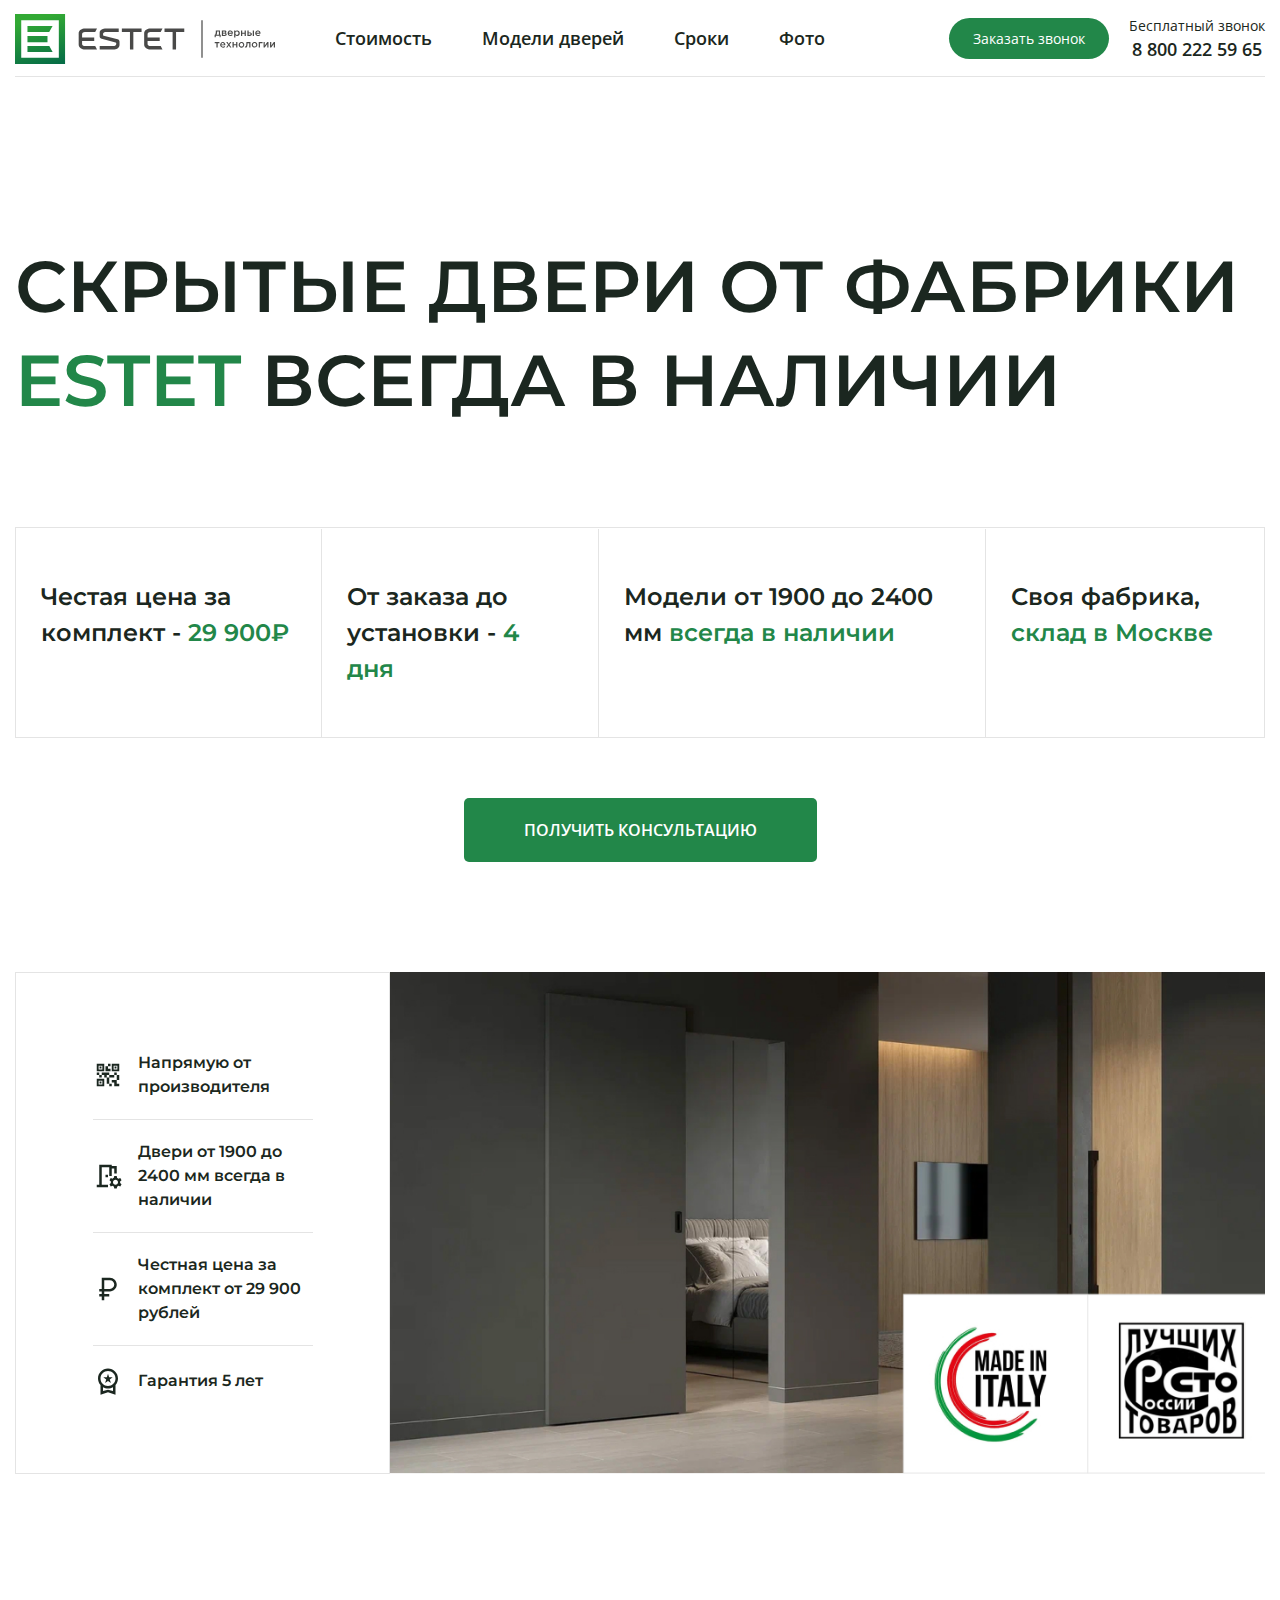
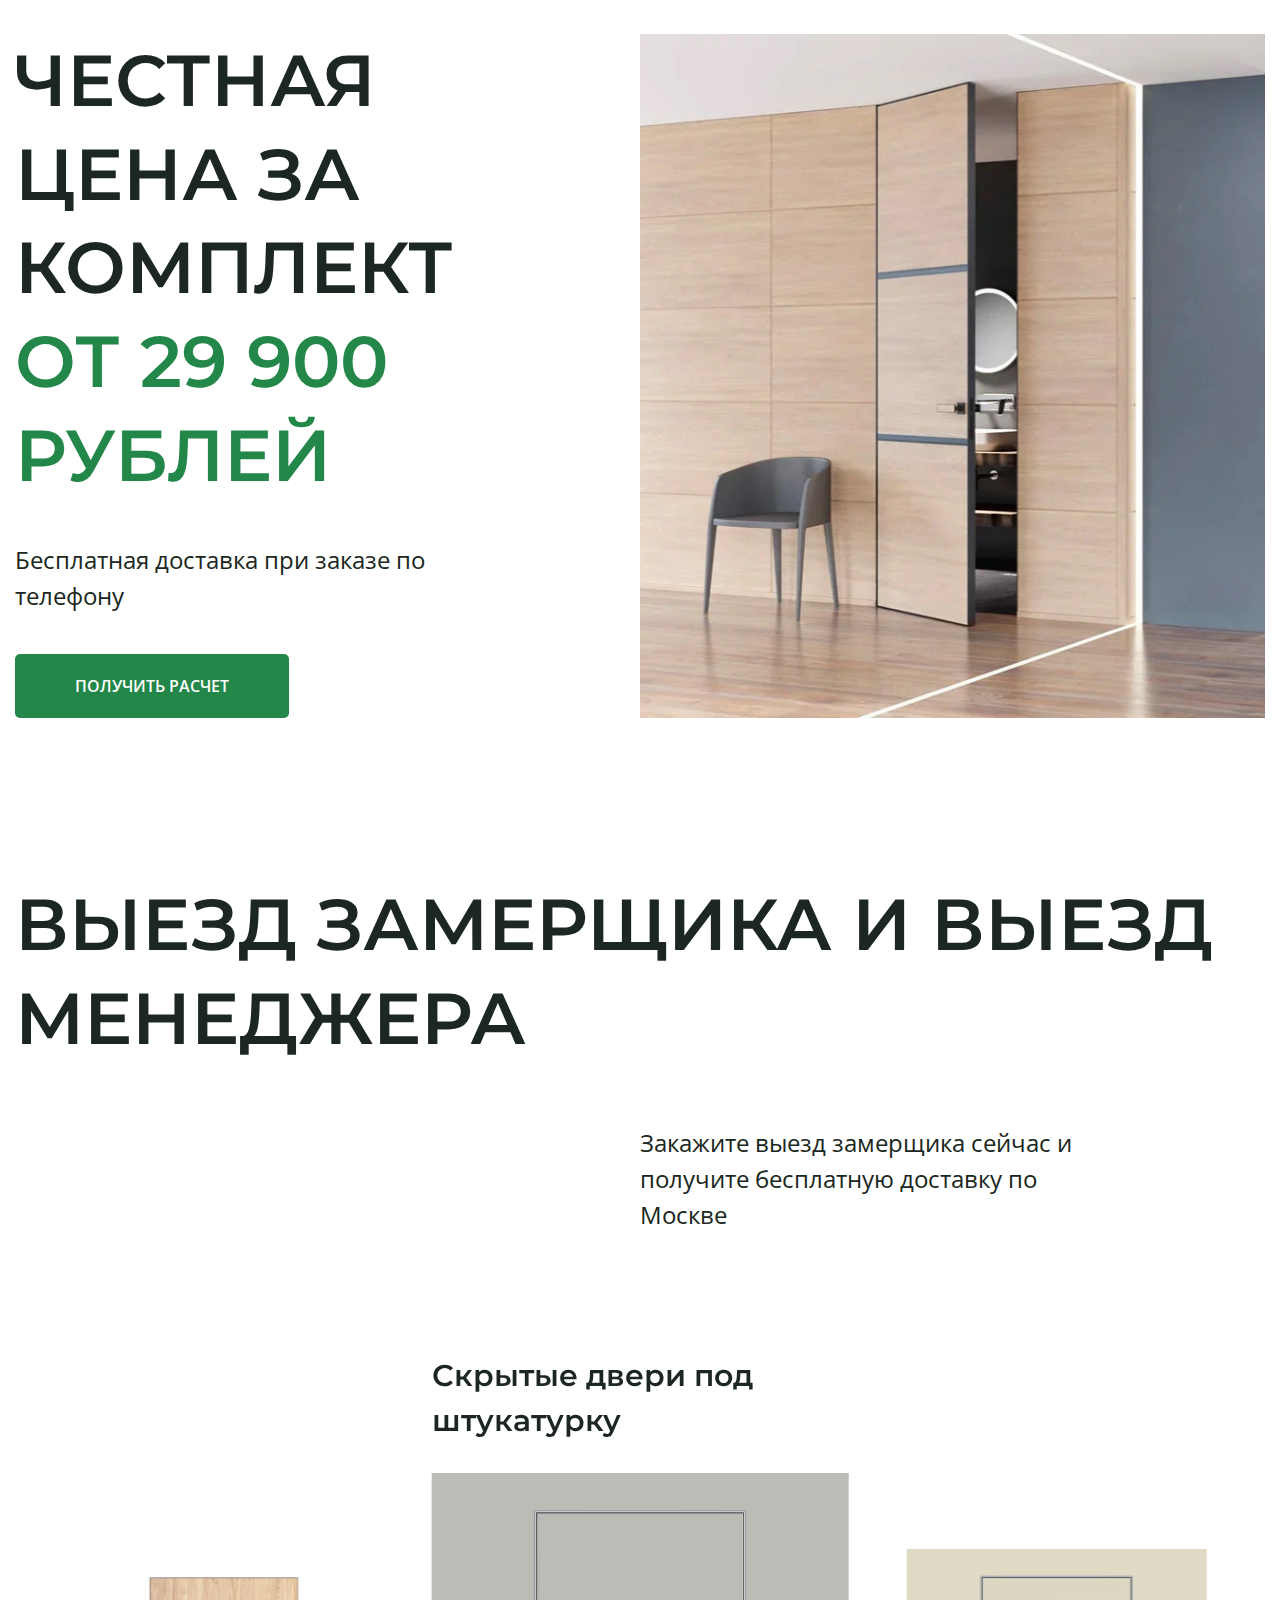
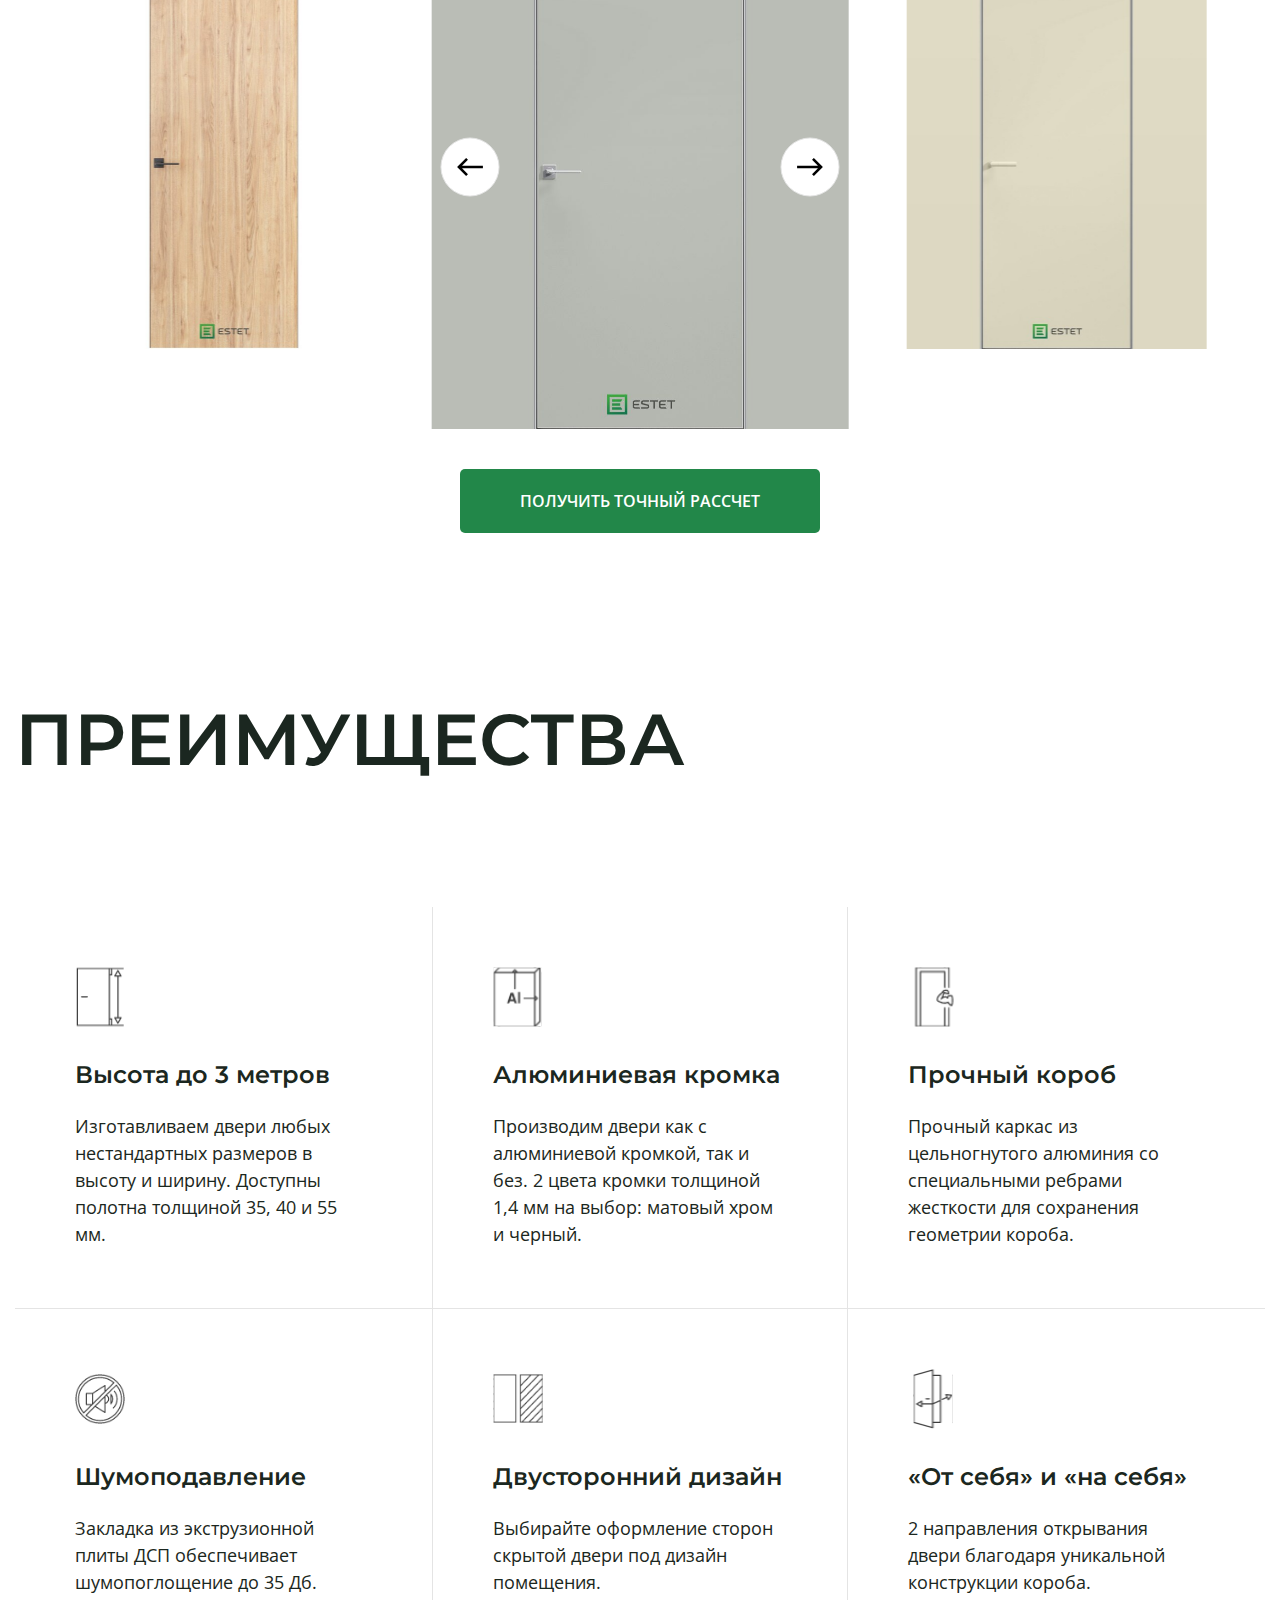
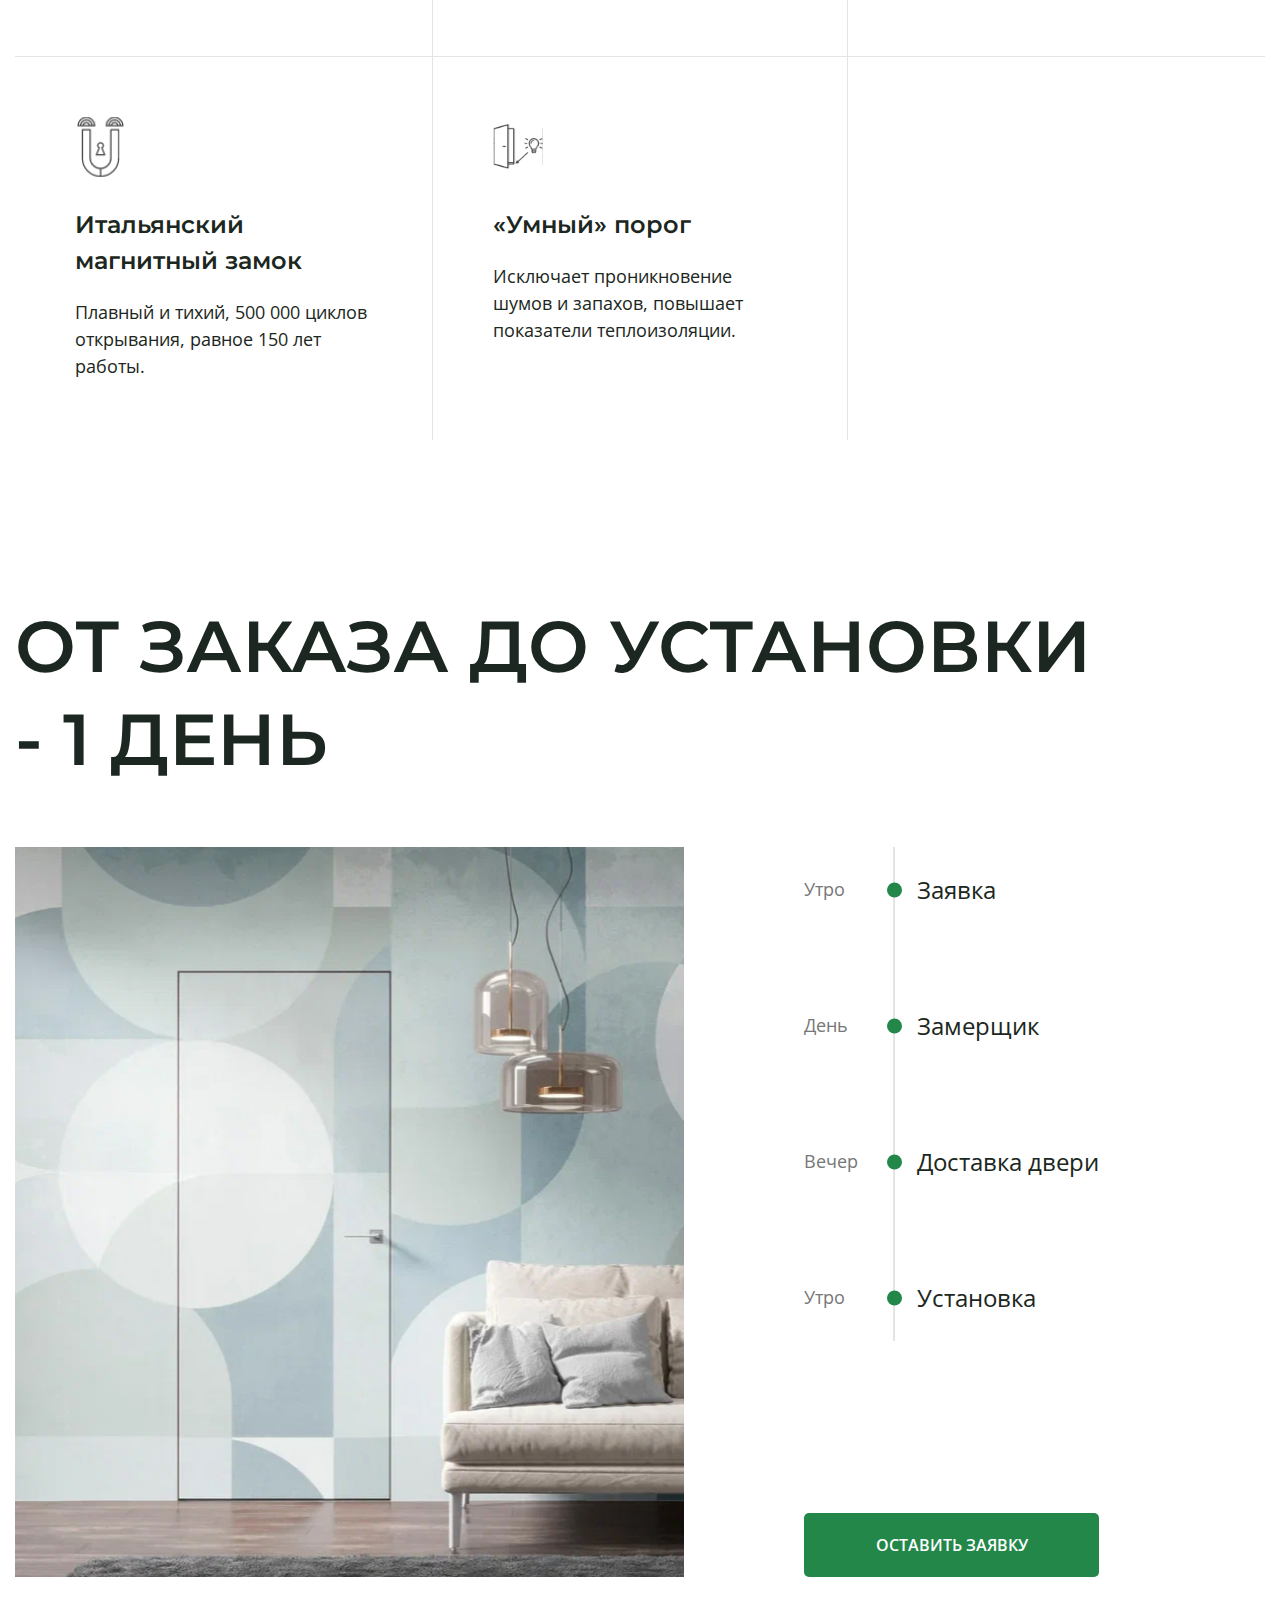
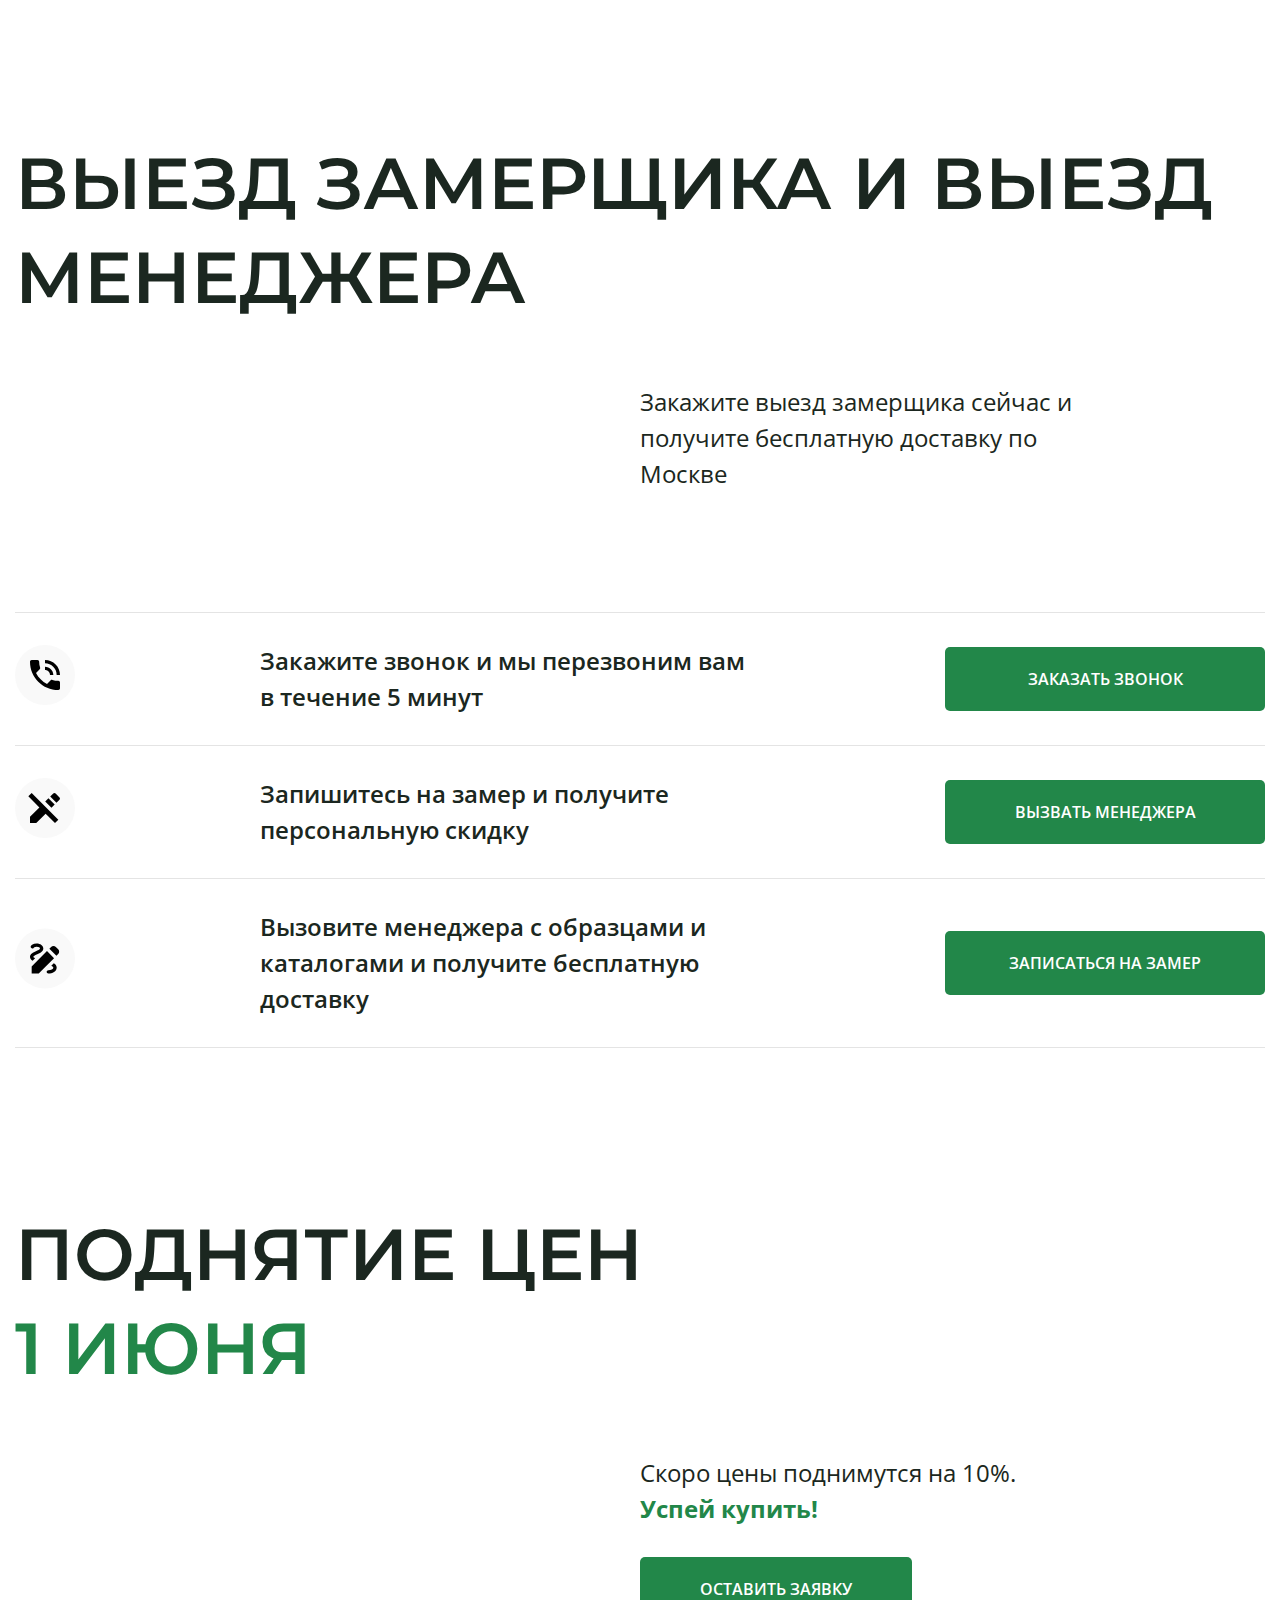
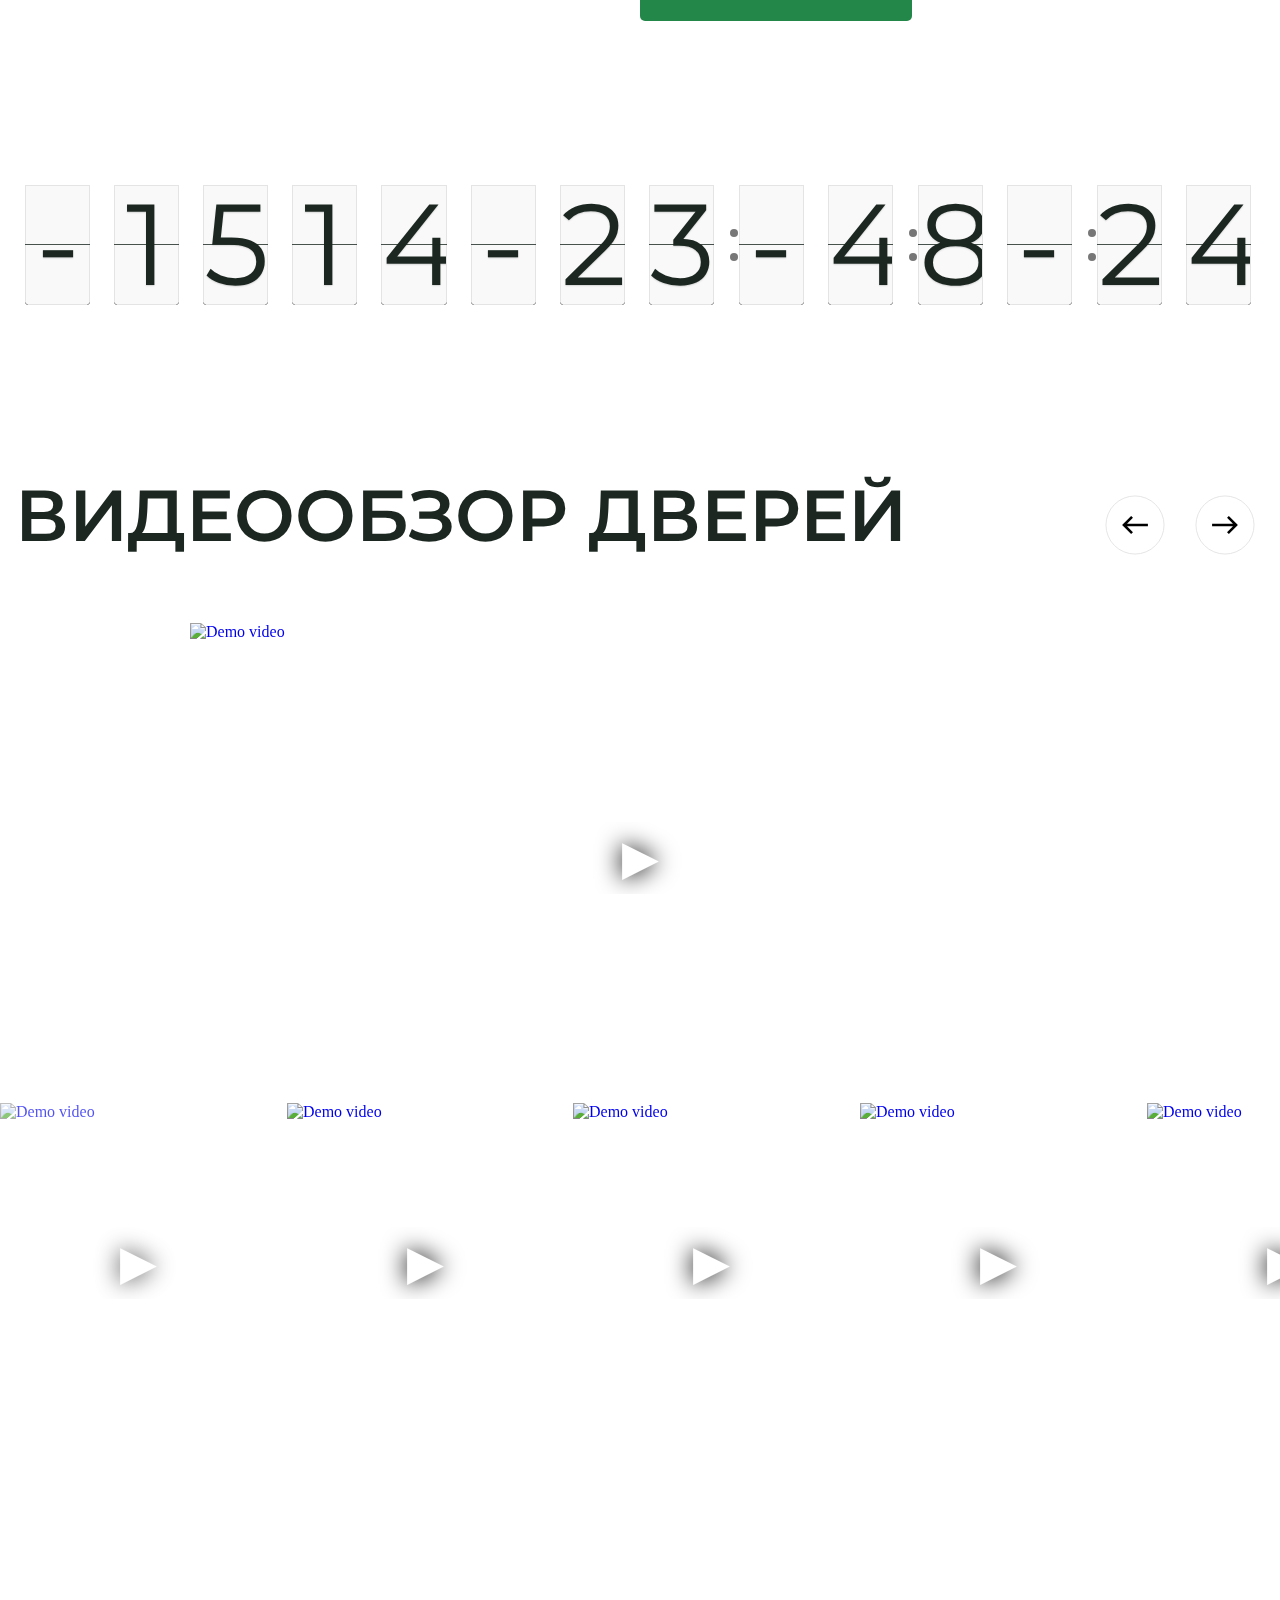
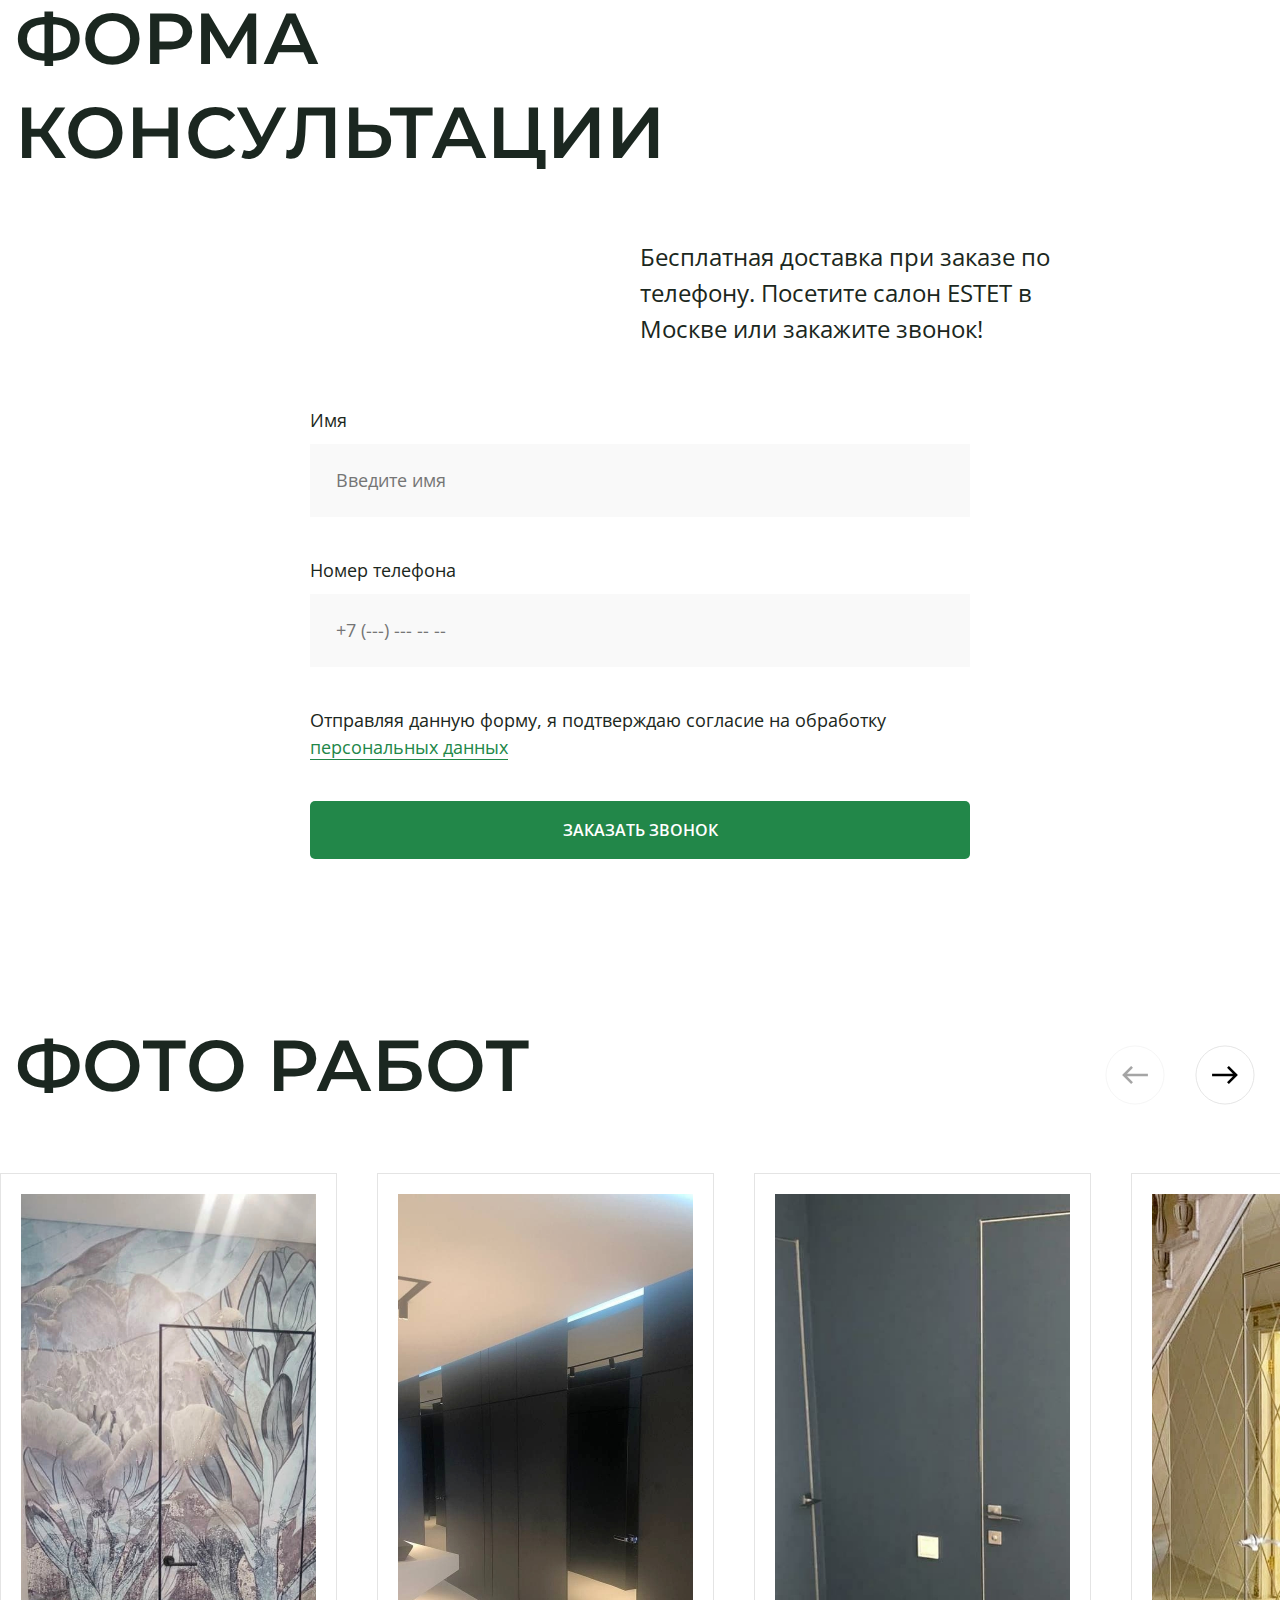
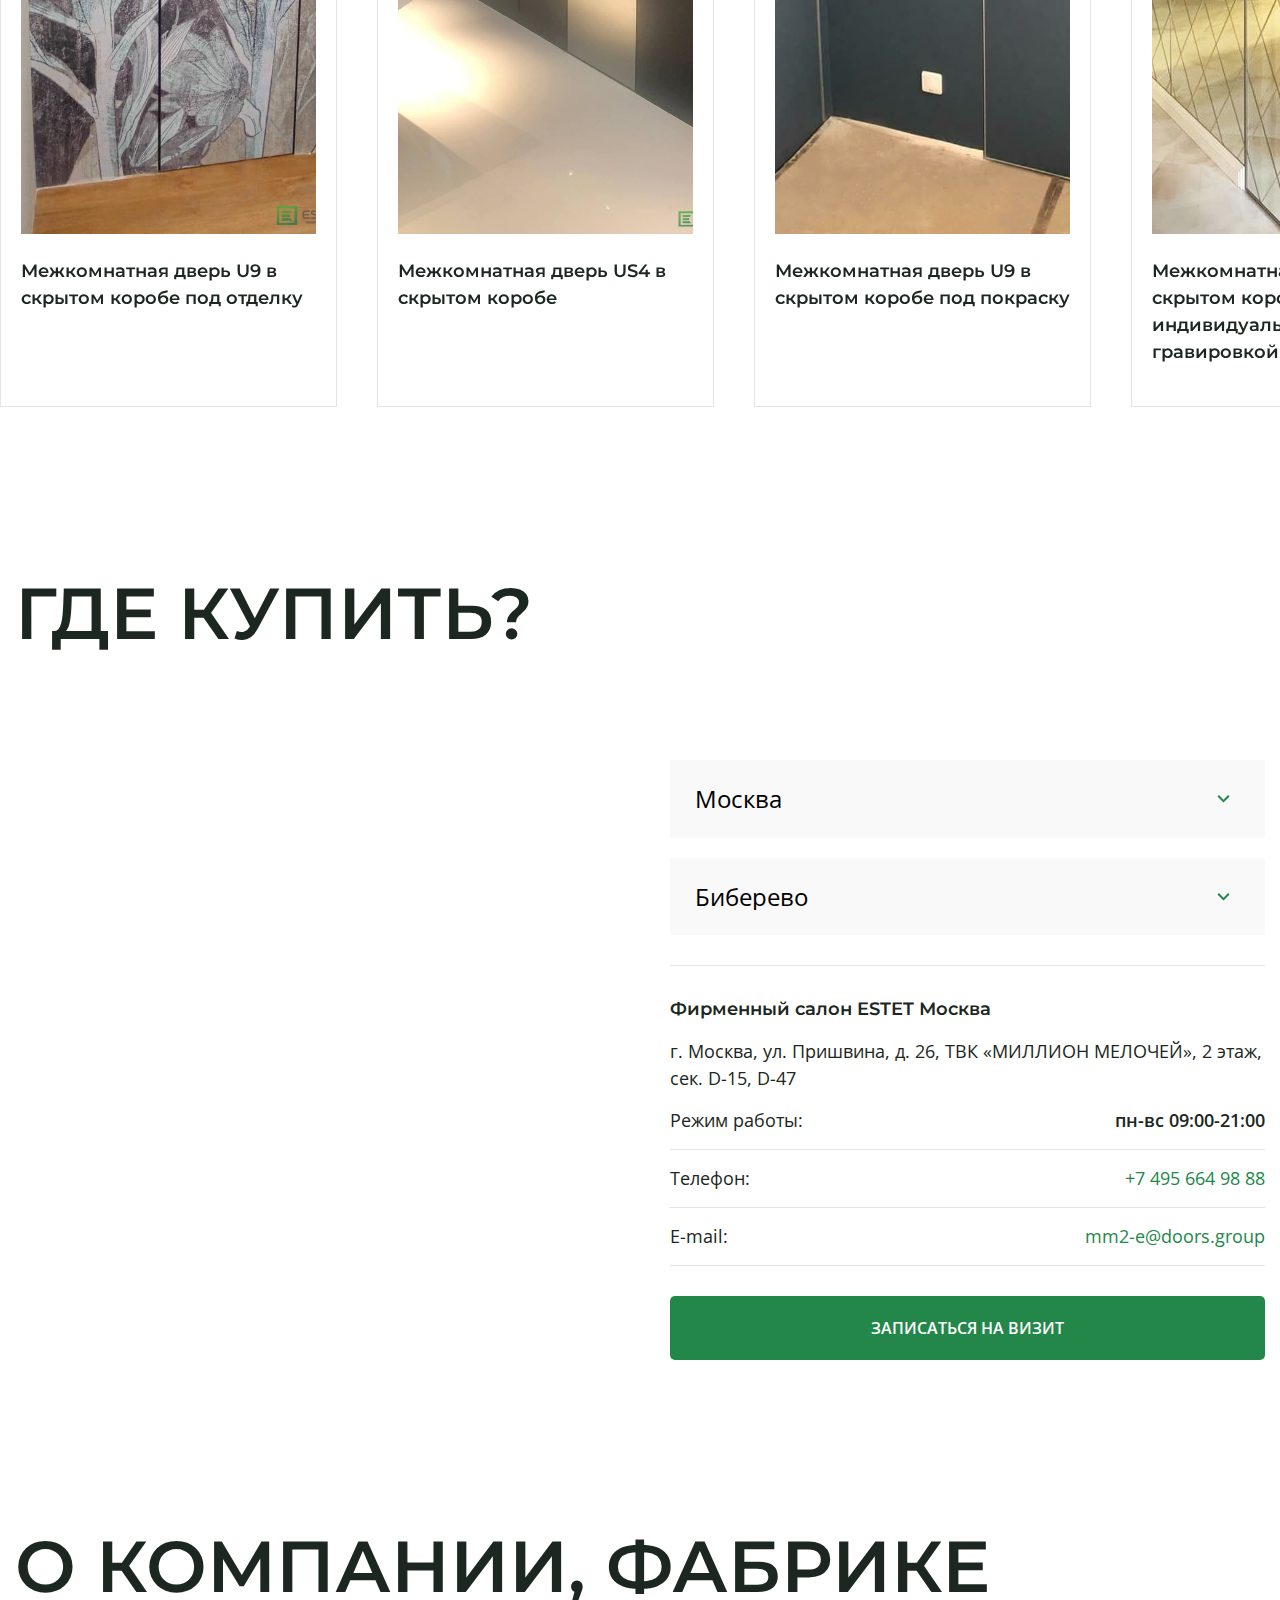
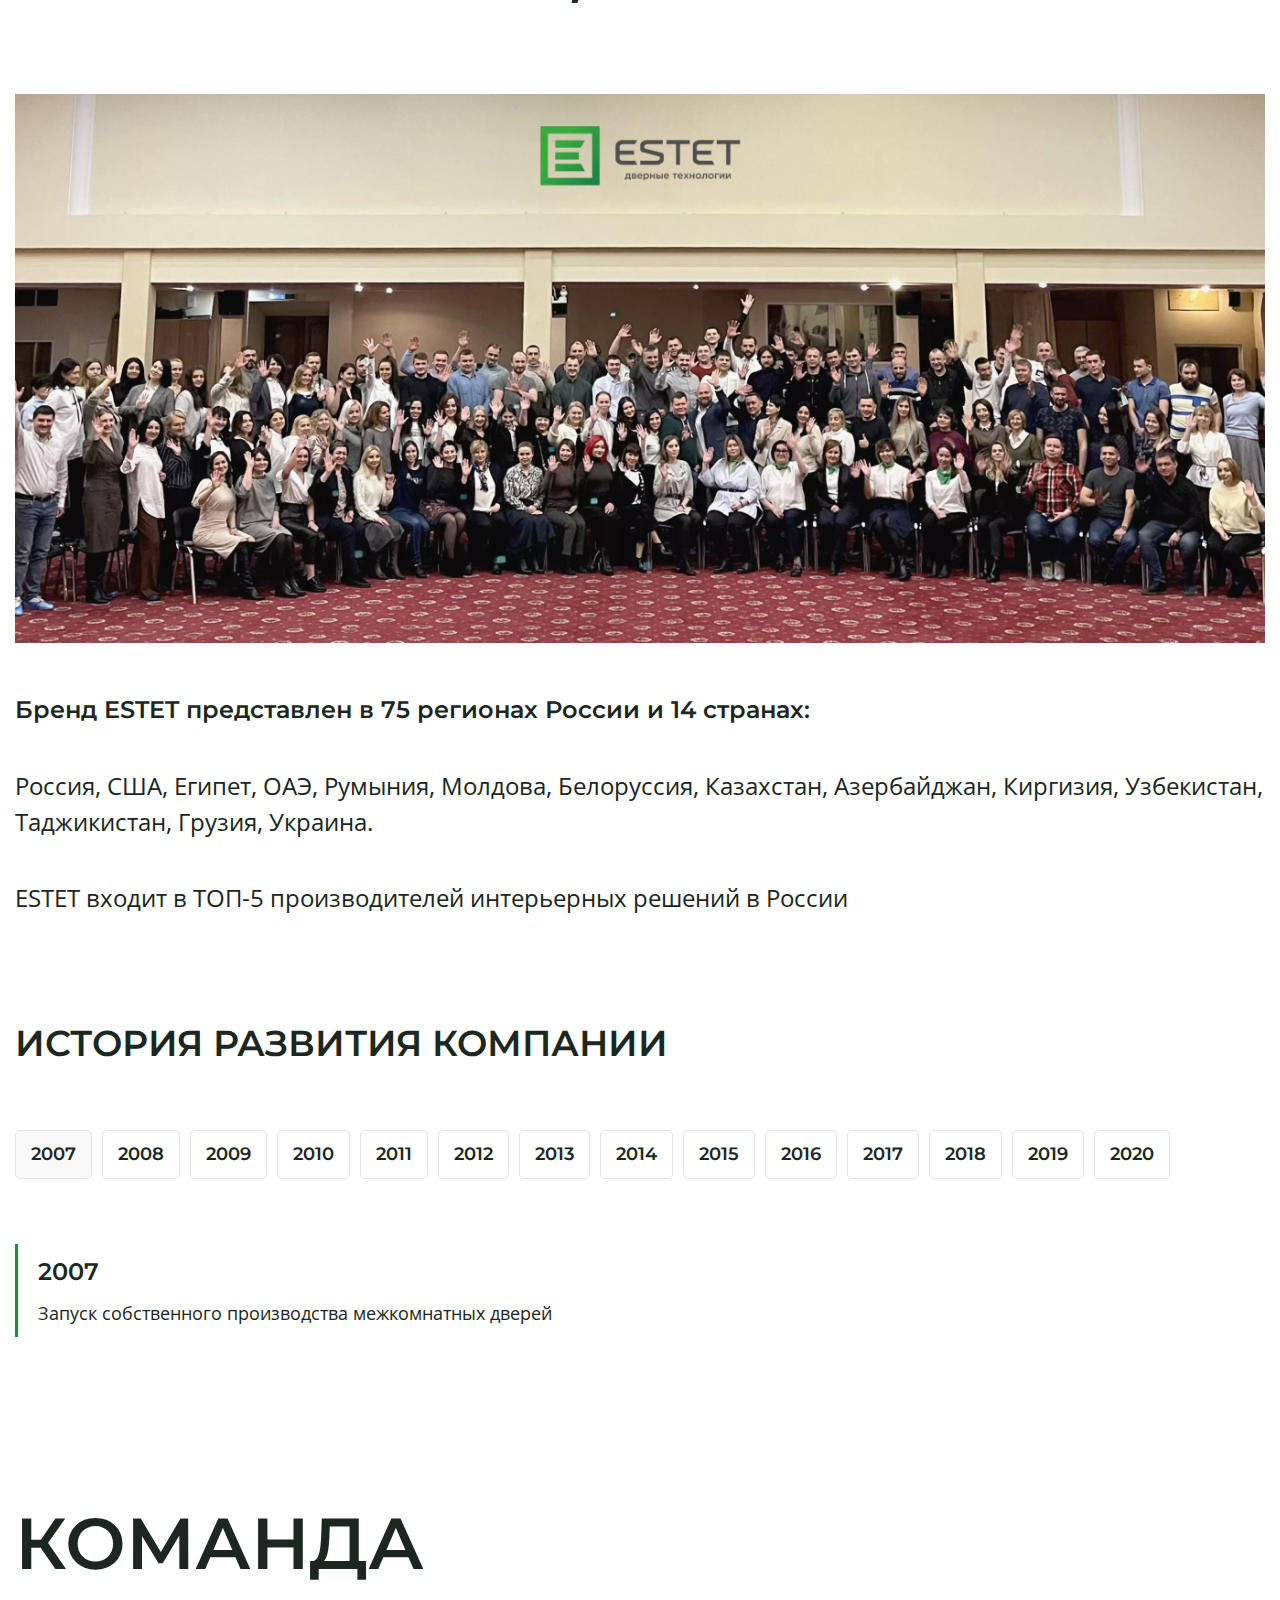
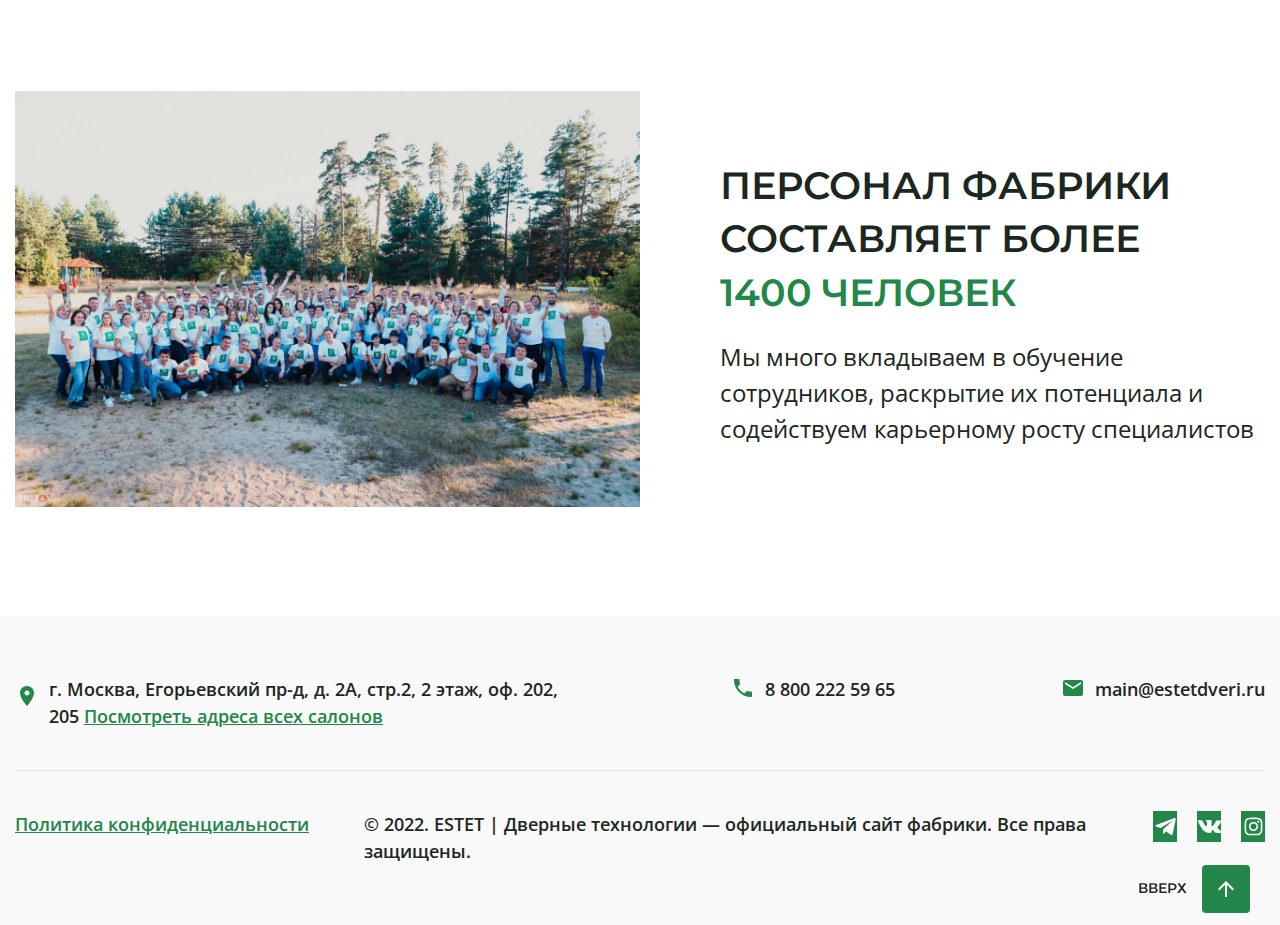
==== commit b2c6cf50: "add fix" ====
--- a/index.html
+++ b/index.html
@@ -12,37 +12,57 @@
       href="https://fonts.googleapis.com/css2?family=Montserrat:wght@400;600&family=Open+Sans:wght@400;600&display=swap"
       rel="stylesheet"
     />
-    <link
-      rel="stylesheet"
-      href="https://unpkg.com/swiper@8/swiper-bundle.min.css"
-    />
-    <link
-      rel="stylesheet"
-      href="https://unpkg.com/simplebar@latest/dist/simplebar.css"
-    />
-    <link
-      rel="stylesheet"
-      href="https://cdnjs.cloudflare.com/ajax/libs/fancybox/3.5.7/jquery.fancybox.min.css"
-      integrity="sha512-H9jrZiiopUdsLpg94A333EfumgUBpO9MdbxStdeITo+KEIMaNfHNvwyjjDJb+ERPaRS6DpyRlKbvPUasNItRyw=="
-      crossorigin="anonymous"
-      referrerpolicy="no-referrer"
-    />
+    <link rel="stylesheet" href="css/swiper8.css" />
+    <link rel="stylesheet" href="css/simplebar.css" />
+    <link rel="stylesheet" href="css/fancybox3.5.7.css" />
     <link rel="stylesheet" href="css/normalize.css" />
-    <link rel="stylesheet" type="text/css" href="css/flipclock.css" />
+    <link rel="stylesheet" href="css/flipclock.css" />
     <link rel="stylesheet" href="css/style.css" />
+    <!-- Yandex.Metrika counter -->
+    <script type="text/javascript">
+      (function (m, e, t, r, i, k, a) {
+        m[i] =
+          m[i] ||
+          function () {
+            (m[i].a = m[i].a || []).push(arguments);
+          };
+        m[i].l = 1 * new Date();
+        (k = e.createElement(t)),
+          (a = e.getElementsByTagName(t)[0]),
+          (k.async = 1),
+          (k.src = r),
+          a.parentNode.insertBefore(k, a);
+      })(
+        window,
+        document,
+        "script",
+        "https://mc.yandex.ru/metrika/tag.js",
+        "ym"
+      );
+
+      ym(88662844, "init", {
+        clickmap: true,
+        trackLinks: true,
+        accurateTrackBounce: true,
+      });
+    </script>
+    <noscript
+      ><div>
+        <img
+          src="https://mc.yandex.ru/watch/88662844"
+          style="position: absolute; left: -9999px"
+          alt=""
+        /></div
+    ></noscript>
+    <!-- /Yandex.Metrika counter -->
   </head>
   <body>
-    <!-- burger -->
     <header class="header">
       <div class="container">
         <div class="header__body">
           <!-- logo -->
           <a href="/" class="header__logo">
-            <img
-              class="header__logo-img"
-              data-src="img/logo.svg"
-              alt="Логотип"
-            />
+            <img class="header__logo-img" alt="Логотип" src="img/logo.svg" />
           </a>
           <!-- burger -->
           <div class="header__burger">
@@ -81,7 +101,7 @@
           </nav>
           <!-- callback -->
           <div class="header__callback">
-            <a data-fancybox data-src="#main-popup" class="btn-callback"
+            <a data-fancybox="" data-src="#main-popup" class="btn-callback"
               >Заказать звонок</a
             >
             <div class="header__phone-wrap">
@@ -90,8 +110,8 @@
                 <span class="header__phone-txt">8 800 222 59 65</span>
                 <img
                   class="header__phone-icon"
-                  data-src="img/icons/menu-phone.svg"
                   alt="Позвонить"
+                  src="img/icons/menu-phone.svg"
                 />
               </a>
             </div>
@@ -99,7 +119,6 @@
         </div>
       </div>
     </header>
-    <!-- burger -->
     <main class="main">
       <section class="section-page1">
         <div class="page1">
@@ -112,7 +131,7 @@
               <div class="page1-descr__item">
                 <p class="page1-descr__txt">
                   Честая цена за комплект -
-                  <span class="active-color">24 000₽</span>
+                  <span class="active-color">29 900₽</span>
                 </p>
               </div>
               <div class="page1-descr__item">
@@ -176,7 +195,7 @@
                       alt="Куар код"
                     />
                     <span class="credits__txt">
-                      Честная цена за комплект от 24 000 рублей
+                      Честная цена за комплект от 29 900 рублей
                     </span>
                   </p>
                 </li>
@@ -214,10 +233,10 @@
             <div class="price-promo__item">
               <h2 class="price-promo__title">
                 Честная цена за комплект
-                <span class="active-color db">от 24 000 рублей</span>
+                <span class="active-color db">от 29 900 рублей</span>
               </h2>
               <span class="price-promo__sub-title">
-                Мы также предлагаем скидку при заказе по телефону в 15%
+                Бесплатная доставка при заказе по телефону
               </span>
               <a
                 data-fancybox
@@ -241,8 +260,8 @@
           <h2>Выезд замерщика и выезд менеджера</h2>
           <div class="asymmetric">
             <p class="asymmetric__txt">
-              Закажите выезд замерщика сейчас и получите персональную скидку до
-              15%
+              Закажите выезд замерщика сейчас и получите бесплатную доставку по
+              Москве
             </p>
           </div>
           <div class="types-doors">
@@ -469,7 +488,7 @@
       </section>
       <section id="term" class="section section-term">
         <div class="container">
-          <h2 class="section-term__title">От заказа до установки - 4 дня</h2>
+          <h2 class="section-term__title">От заказа до установки - 1 день</h2>
           <div class="term">
             <div class="term__body">
               <div class="term__item">
@@ -481,19 +500,19 @@
               <div class="term__item">
                 <ul class="term-timeline">
                   <li class="term-timeline__item">
-                    <span class="term-timeline__day">1 день</span>
+                    <span class="term-timeline__day">Утро</span>
                     <span class="term-timeline__result">Заявка</span>
                   </li>
                   <li class="term-timeline__item">
-                    <span class="term-timeline__day">2 день</span>
+                    <span class="term-timeline__day">День</span>
                     <span class="term-timeline__result">Замерщик</span>
                   </li>
                   <li class="term-timeline__item">
-                    <span class="term-timeline__day">3 день</span>
+                    <span class="term-timeline__day">Вечер</span>
                     <span class="term-timeline__result">Доставка двери</span>
                   </li>
                   <li class="term-timeline__item">
-                    <span class="term-timeline__day">4 день</span>
+                    <span class="term-timeline__day">Утро</span>
                     <span class="term-timeline__result">Установка</span>
                   </li>
                 </ul>
@@ -515,8 +534,8 @@
           </h2>
           <div class="asymmetric">
             <p class="asymmetric__txt">
-              Закажите выезд замерщика сейчас и получите персональную скидку до
-              15%
+              Закажите выезд замерщика сейчас и получите бесплатную доставку по
+              Москве
             </p>
           </div>
           <ul class="bring-manager">
@@ -577,7 +596,7 @@
               <div class="bring-manager__txt-wrap">
                 <p class="bring-manager__txt">
                   Вызовите менеджера с образцами и каталогами и получите
-                  дизайн-проект бесплатно
+                  бесплатную доставку
                 </p>
               </div>
               <div class="bring-manager__btn-wrap">
@@ -597,11 +616,11 @@
         <div class="container">
           <h2 class="section-countdown__title">
             Поднятие цен <br />
-            <span class="active-color">1 мая</span>
+            <span class="active-color">1 июня</span>
           </h2>
           <div class="asymmetric">
             <p class="asymmetric__txt">
-              Скоро цены поднимутся на 20%. Успей купить!
+              Скоро цены поднимутся на 10%. <span class="active-color" style="font-weight: bold;">Успей купить!</span>
             </p>
             <a
               data-fancybox
@@ -889,35 +908,46 @@
           </h2>
           <div class="asymmetric">
             <p class="asymmetric__txt">
-              Скидка до 15% по телефону. Посетите салон ESTET в Москве или
-              закажите по звонок!
+              Бесплатная доставка при заказе по телефону. Посетите салон ESTET в Москве или закажите звонок! 
             </p>
           </div>
           <div class="main-form-wrap section-consult-form__form-wrap">
-            <form action="#" class="main-form">
+            <form
+              onsubmit="send(event, '/mailer/send.php')"
+              method="post"
+              class="main-form"
+            >
               <p class="main-form__item">
                 <span class="main-form__sign">Имя</span>
                 <input
+                  name="name"
                   type="text"
                   class="main-form__input"
                   placeholder="Введите имя"
+                  required
                 />
               </p>
               <p class="main-form__item">
                 <span class="main-form__sign">Номер телефона</span>
                 <input
                   type="text"
+                  name="phone"
                   class="main-form__input main-form__input_tel"
                   placeholder="+7 (---) --- -- --"
                   type="tel"
+                  required
                 />
               </p>
               <p class="main-form__item">
                 Отправляя данную форму, я подтверждаю согласие на обработку
-                <a class="main-form__link" href="#">персональных данных</a>
+                <a
+                  class="main-form__link"
+                  href="politika-konfidenczialnosti.pdf"
+                  >персональных данных</a
+                >
               </p>
               <p class="main-form__item">
-                <button type="button" class="main-btn main-form__btn">
+                <button type="submit" class="main-btn main-form__btn">
                   Заказать звонок
                 </button>
               </p>
@@ -1024,13 +1054,18 @@
           <h2 class="section-map__title">Где купить?</h2>
           <div class="map">
             <div class="map__item">
-              <img data-src="img/map.jpg" alt="" />
+              <iframe
+                src="https://yandex.ru/map-widget/v1/?um=constructor%3Abbe4a1f4e82a6cfc6cb45fed77f64c050fe1c7f9e00cc29d1850ef4fb9257ced&amp;source=constructor"
+                width="100%"
+                height="520"
+                frameborder="0"
+              ></iframe>
             </div>
             <div class="map__item">
               <select class="city-select">
                 <option>Москва</option>
+                <option>Красногорск</option>
                 <option>Балашиха</option>
-                <option>Красногорск</option>
                 <option>Мытищи</option>
                 <option>Одинцово</option>
               </select>
@@ -1070,66 +1105,7 @@
                       >
                     </div>
                   </div>
-                  <div style="display: none" class="shop-block__gallery">
-                    <div class="gallery">
-                      <div
-                        class="store-image fancybox d0"
-                        fancybox-href="images/foto_salon/moscow/lublinskoe-pole-holz/main.jpg"
-                        target="_blank"
-                        fancybox-rel="docid_9740"
-                        fancybox-title="г. Москва, Тихорецкий б-р, д. 1, стр. 2А, ТК «ЛЮБЛИНСКОЕ ПОЛЕ», цокольный этаж, сек. M-038, Салон дверей «HOLZ»"
-                      >
-                        <picture>
-                          <img
-                            src="/assets/cache_image/images/foto_salon/moscow/lublinskoe-pole-holz/main_250x250_c77.jpg"
-                            alt="Фото - г. Москва, Тихорецкий б-р, д. 1, стр. 2А, ТК «ЛЮБЛИНСКОЕ ПОЛЕ», цокольный этаж, сек. M-038, Салон дверей «HOLZ»"
-                          />
-                        </picture>
-                      </div>
-                      <div
-                        class="store-image fancybox d1"
-                        fancybox-href="images/foto_salon/moscow/lublinskoe-pole-holz/int-1.jpg"
-                        target="_blank"
-                        fancybox-rel="docid_9740"
-                        fancybox-title="г. Москва, Тихорецкий б-р, д. 1, стр. 2А, ТК «ЛЮБЛИНСКОЕ ПОЛЕ», цокольный этаж, сек. M-038, Салон дверей «HOLZ»"
-                      >
-                        <picture>
-                          <img
-                            src="/assets/cache_image/images/foto_salon/moscow/lublinskoe-pole-holz/int-1_250x250_c77.jpg"
-                            alt="Фото - г. Москва, Тихорецкий б-р, д. 1, стр. 2А, ТК «ЛЮБЛИНСКОЕ ПОЛЕ», цокольный этаж, сек. M-038, Салон дверей «HOLZ»"
-                          />
-                        </picture>
-                      </div>
-                      <div
-                        class="store-image fancybox d2"
-                        fancybox-href="images/foto_salon/moscow/lublinskoe-pole-holz/int-2.jpg"
-                        target="_blank"
-                        fancybox-rel="docid_9740"
-                        fancybox-title="г. Москва, Тихорецкий б-р, д. 1, стр. 2А, ТК «ЛЮБЛИНСКОЕ ПОЛЕ», цокольный этаж, сек. M-038, Салон дверей «HOLZ»"
-                      >
-                        <picture>
-                          <img
-                            src="/assets/cache_image/images/foto_salon/moscow/lublinskoe-pole-holz/int-2_250x250_c77.jpg"
-                            alt="Фото - г. Москва, Тихорецкий б-р, д. 1, стр. 2А, ТК «ЛЮБЛИНСКОЕ ПОЛЕ», цокольный этаж, сек. M-038, Салон дверей «HOLZ»"
-                          />
-                        </picture>
-                      </div>
-                      <div
-                        class="store-image fancybox d3"
-                        fancybox-href="images/foto_salon/moscow/lublinskoe-pole-holz/int-3.jpg"
-                        target="_blank"
-                        fancybox-rel="docid_9740"
-                        fancybox-title="г. Москва, Тихорецкий б-р, д. 1, стр. 2А, ТК «ЛЮБЛИНСКОЕ ПОЛЕ», цокольный этаж, сек. M-038, Салон дверей «HOLZ»"
-                      >
-                        <picture>
-                          <img
-                            src="/assets/cache_image/images/foto_salon/moscow/lublinskoe-pole-holz/int-3_250x250_c77.jpg"
-                            alt="Фото - г. Москва, Тихорецкий б-р, д. 1, стр. 2А, ТК «ЛЮБЛИНСКОЕ ПОЛЕ», цокольный этаж, сек. M-038, Салон дверей «HOLZ»"
-                          />
-                        </picture>
-                      </div>
-                    </div>
-                  </div>
+                  <div style="display: none" class="shop-block__gallery"></div>
                   <div class="shop-block__btns">
                     <a
                       data-fancybox
@@ -1163,66 +1139,7 @@
                       >
                     </div>
                   </div>
-                  <div style="display: none" class="shop-block__gallery">
-                    <div class="gallery">
-                      <div
-                        class="store-image fancybox d0"
-                        fancybox-href="images/foto_salon/moscow/lublinskoe-pole-holz/main.jpg"
-                        target="_blank"
-                        fancybox-rel="docid_9740"
-                        fancybox-title="г. Москва, Тихорецкий б-р, д. 1, стр. 2А, ТК «ЛЮБЛИНСКОЕ ПОЛЕ», цокольный этаж, сек. M-038, Салон дверей «HOLZ»"
-                      >
-                        <picture>
-                          <img
-                            src="/assets/cache_image/images/foto_salon/moscow/lublinskoe-pole-holz/main_250x250_c77.jpg"
-                            alt="Фото - г. Москва, Тихорецкий б-р, д. 1, стр. 2А, ТК «ЛЮБЛИНСКОЕ ПОЛЕ», цокольный этаж, сек. M-038, Салон дверей «HOLZ»"
-                          />
-                        </picture>
-                      </div>
-                      <div
-                        class="store-image fancybox d1"
-                        fancybox-href="images/foto_salon/moscow/lublinskoe-pole-holz/int-1.jpg"
-                        target="_blank"
-                        fancybox-rel="docid_9740"
-                        fancybox-title="г. Москва, Тихорецкий б-р, д. 1, стр. 2А, ТК «ЛЮБЛИНСКОЕ ПОЛЕ», цокольный этаж, сек. M-038, Салон дверей «HOLZ»"
-                      >
-                        <picture>
-                          <img
-                            src="/assets/cache_image/images/foto_salon/moscow/lublinskoe-pole-holz/int-1_250x250_c77.jpg"
-                            alt="Фото - г. Москва, Тихорецкий б-р, д. 1, стр. 2А, ТК «ЛЮБЛИНСКОЕ ПОЛЕ», цокольный этаж, сек. M-038, Салон дверей «HOLZ»"
-                          />
-                        </picture>
-                      </div>
-                      <div
-                        class="store-image fancybox d2"
-                        fancybox-href="images/foto_salon/moscow/lublinskoe-pole-holz/int-2.jpg"
-                        target="_blank"
-                        fancybox-rel="docid_9740"
-                        fancybox-title="г. Москва, Тихорецкий б-р, д. 1, стр. 2А, ТК «ЛЮБЛИНСКОЕ ПОЛЕ», цокольный этаж, сек. M-038, Салон дверей «HOLZ»"
-                      >
-                        <picture>
-                          <img
-                            src="/assets/cache_image/images/foto_salon/moscow/lublinskoe-pole-holz/int-2_250x250_c77.jpg"
-                            alt="Фото - г. Москва, Тихорецкий б-р, д. 1, стр. 2А, ТК «ЛЮБЛИНСКОЕ ПОЛЕ», цокольный этаж, сек. M-038, Салон дверей «HOLZ»"
-                          />
-                        </picture>
-                      </div>
-                      <div
-                        class="store-image fancybox d3"
-                        fancybox-href="images/foto_salon/moscow/lublinskoe-pole-holz/int-3.jpg"
-                        target="_blank"
-                        fancybox-rel="docid_9740"
-                        fancybox-title="г. Москва, Тихорецкий б-р, д. 1, стр. 2А, ТК «ЛЮБЛИНСКОЕ ПОЛЕ», цокольный этаж, сек. M-038, Салон дверей «HOLZ»"
-                      >
-                        <picture>
-                          <img
-                            src="/assets/cache_image/images/foto_salon/moscow/lublinskoe-pole-holz/int-3_250x250_c77.jpg"
-                            alt="Фото - г. Москва, Тихорецкий б-р, д. 1, стр. 2А, ТК «ЛЮБЛИНСКОЕ ПОЛЕ», цокольный этаж, сек. M-038, Салон дверей «HOLZ»"
-                          />
-                        </picture>
-                      </div>
-                    </div>
-                  </div>
+                  <div style="display: none" class="shop-block__gallery"></div>
                   <div class="shop-block__btns">
                     <a
                       data-fancybox
@@ -1257,66 +1174,7 @@
                       >
                     </div>
                   </div>
-                  <div style="display: none" class="shop-block__gallery">
-                    <div class="gallery">
-                      <div
-                        class="store-image fancybox d0"
-                        fancybox-href="images/foto_salon/moscow/lublinskoe-pole-holz/main.jpg"
-                        target="_blank"
-                        fancybox-rel="docid_9740"
-                        fancybox-title="г. Москва, Тихорецкий б-р, д. 1, стр. 2А, ТК «ЛЮБЛИНСКОЕ ПОЛЕ», цокольный этаж, сек. M-038, Салон дверей «HOLZ»"
-                      >
-                        <picture>
-                          <img
-                            src="/assets/cache_image/images/foto_salon/moscow/lublinskoe-pole-holz/main_250x250_c77.jpg"
-                            alt="Фото - г. Москва, Тихорецкий б-р, д. 1, стр. 2А, ТК «ЛЮБЛИНСКОЕ ПОЛЕ», цокольный этаж, сек. M-038, Салон дверей «HOLZ»"
-                          />
-                        </picture>
-                      </div>
-                      <div
-                        class="store-image fancybox d1"
-                        fancybox-href="images/foto_salon/moscow/lublinskoe-pole-holz/int-1.jpg"
-                        target="_blank"
-                        fancybox-rel="docid_9740"
-                        fancybox-title="г. Москва, Тихорецкий б-р, д. 1, стр. 2А, ТК «ЛЮБЛИНСКОЕ ПОЛЕ», цокольный этаж, сек. M-038, Салон дверей «HOLZ»"
-                      >
-                        <picture>
-                          <img
-                            src="/assets/cache_image/images/foto_salon/moscow/lublinskoe-pole-holz/int-1_250x250_c77.jpg"
-                            alt="Фото - г. Москва, Тихорецкий б-р, д. 1, стр. 2А, ТК «ЛЮБЛИНСКОЕ ПОЛЕ», цокольный этаж, сек. M-038, Салон дверей «HOLZ»"
-                          />
-                        </picture>
-                      </div>
-                      <div
-                        class="store-image fancybox d2"
-                        fancybox-href="images/foto_salon/moscow/lublinskoe-pole-holz/int-2.jpg"
-                        target="_blank"
-                        fancybox-rel="docid_9740"
-                        fancybox-title="г. Москва, Тихорецкий б-р, д. 1, стр. 2А, ТК «ЛЮБЛИНСКОЕ ПОЛЕ», цокольный этаж, сек. M-038, Салон дверей «HOLZ»"
-                      >
-                        <picture>
-                          <img
-                            src="/assets/cache_image/images/foto_salon/moscow/lublinskoe-pole-holz/int-2_250x250_c77.jpg"
-                            alt="Фото - г. Москва, Тихорецкий б-р, д. 1, стр. 2А, ТК «ЛЮБЛИНСКОЕ ПОЛЕ», цокольный этаж, сек. M-038, Салон дверей «HOLZ»"
-                          />
-                        </picture>
-                      </div>
-                      <div
-                        class="store-image fancybox d3"
-                        fancybox-href="images/foto_salon/moscow/lublinskoe-pole-holz/int-3.jpg"
-                        target="_blank"
-                        fancybox-rel="docid_9740"
-                        fancybox-title="г. Москва, Тихорецкий б-р, д. 1, стр. 2А, ТК «ЛЮБЛИНСКОЕ ПОЛЕ», цокольный этаж, сек. M-038, Салон дверей «HOLZ»"
-                      >
-                        <picture>
-                          <img
-                            src="/assets/cache_image/images/foto_salon/moscow/lublinskoe-pole-holz/int-3_250x250_c77.jpg"
-                            alt="Фото - г. Москва, Тихорецкий б-р, д. 1, стр. 2А, ТК «ЛЮБЛИНСКОЕ ПОЛЕ», цокольный этаж, сек. M-038, Салон дверей «HOLZ»"
-                          />
-                        </picture>
-                      </div>
-                    </div>
-                  </div>
+                  <div style="display: none" class="shop-block__gallery"></div>
                   <div class="shop-block__btns">
                     <a
                       data-fancybox
@@ -1351,66 +1209,7 @@
                       >
                     </div>
                   </div>
-                  <div style="display: none" class="shop-block__gallery">
-                    <div class="gallery">
-                      <div
-                        class="store-image fancybox d0"
-                        fancybox-href="images/foto_salon/moscow/lublinskoe-pole-holz/main.jpg"
-                        target="_blank"
-                        fancybox-rel="docid_9740"
-                        fancybox-title="г. Москва, Тихорецкий б-р, д. 1, стр. 2А, ТК «ЛЮБЛИНСКОЕ ПОЛЕ», цокольный этаж, сек. M-038, Салон дверей «HOLZ»"
-                      >
-                        <picture>
-                          <img
-                            src="/assets/cache_image/images/foto_salon/moscow/lublinskoe-pole-holz/main_250x250_c77.jpg"
-                            alt="Фото - г. Москва, Тихорецкий б-р, д. 1, стр. 2А, ТК «ЛЮБЛИНСКОЕ ПОЛЕ», цокольный этаж, сек. M-038, Салон дверей «HOLZ»"
-                          />
-                        </picture>
-                      </div>
-                      <div
-                        class="store-image fancybox d1"
-                        fancybox-href="images/foto_salon/moscow/lublinskoe-pole-holz/int-1.jpg"
-                        target="_blank"
-                        fancybox-rel="docid_9740"
-                        fancybox-title="г. Москва, Тихорецкий б-р, д. 1, стр. 2А, ТК «ЛЮБЛИНСКОЕ ПОЛЕ», цокольный этаж, сек. M-038, Салон дверей «HOLZ»"
-                      >
-                        <picture>
-                          <img
-                            src="/assets/cache_image/images/foto_salon/moscow/lublinskoe-pole-holz/int-1_250x250_c77.jpg"
-                            alt="Фото - г. Москва, Тихорецкий б-р, д. 1, стр. 2А, ТК «ЛЮБЛИНСКОЕ ПОЛЕ», цокольный этаж, сек. M-038, Салон дверей «HOLZ»"
-                          />
-                        </picture>
-                      </div>
-                      <div
-                        class="store-image fancybox d2"
-                        fancybox-href="images/foto_salon/moscow/lublinskoe-pole-holz/int-2.jpg"
-                        target="_blank"
-                        fancybox-rel="docid_9740"
-                        fancybox-title="г. Москва, Тихорецкий б-р, д. 1, стр. 2А, ТК «ЛЮБЛИНСКОЕ ПОЛЕ», цокольный этаж, сек. M-038, Салон дверей «HOLZ»"
-                      >
-                        <picture>
-                          <img
-                            src="/assets/cache_image/images/foto_salon/moscow/lublinskoe-pole-holz/int-2_250x250_c77.jpg"
-                            alt="Фото - г. Москва, Тихорецкий б-р, д. 1, стр. 2А, ТК «ЛЮБЛИНСКОЕ ПОЛЕ», цокольный этаж, сек. M-038, Салон дверей «HOLZ»"
-                          />
-                        </picture>
-                      </div>
-                      <div
-                        class="store-image fancybox d3"
-                        fancybox-href="images/foto_salon/moscow/lublinskoe-pole-holz/int-3.jpg"
-                        target="_blank"
-                        fancybox-rel="docid_9740"
-                        fancybox-title="г. Москва, Тихорецкий б-р, д. 1, стр. 2А, ТК «ЛЮБЛИНСКОЕ ПОЛЕ», цокольный этаж, сек. M-038, Салон дверей «HOLZ»"
-                      >
-                        <picture>
-                          <img
-                            src="/assets/cache_image/images/foto_salon/moscow/lublinskoe-pole-holz/int-3_250x250_c77.jpg"
-                            alt="Фото - г. Москва, Тихорецкий б-р, д. 1, стр. 2А, ТК «ЛЮБЛИНСКОЕ ПОЛЕ», цокольный этаж, сек. M-038, Салон дверей «HOLZ»"
-                          />
-                        </picture>
-                      </div>
-                    </div>
-                  </div>
+                  <div style="display: none" class="shop-block__gallery"></div>
                   <div class="shop-block__btns">
                     <a
                       data-fancybox
@@ -1449,66 +1248,7 @@
                       >
                     </div>
                   </div>
-                  <div style="display: none" class="shop-block__gallery">
-                    <div class="gallery">
-                      <div
-                        class="store-image fancybox d0"
-                        fancybox-href="images/foto_salon/moscow/lublinskoe-pole-holz/main.jpg"
-                        target="_blank"
-                        fancybox-rel="docid_9740"
-                        fancybox-title="г. Москва, Тихорецкий б-р, д. 1, стр. 2А, ТК «ЛЮБЛИНСКОЕ ПОЛЕ», цокольный этаж, сек. M-038, Салон дверей «HOLZ»"
-                      >
-                        <picture>
-                          <img
-                            src="/assets/cache_image/images/foto_salon/moscow/lublinskoe-pole-holz/main_250x250_c77.jpg"
-                            alt="Фото - г. Москва, Тихорецкий б-р, д. 1, стр. 2А, ТК «ЛЮБЛИНСКОЕ ПОЛЕ», цокольный этаж, сек. M-038, Салон дверей «HOLZ»"
-                          />
-                        </picture>
-                      </div>
-                      <div
-                        class="store-image fancybox d1"
-                        fancybox-href="images/foto_salon/moscow/lublinskoe-pole-holz/int-1.jpg"
-                        target="_blank"
-                        fancybox-rel="docid_9740"
-                        fancybox-title="г. Москва, Тихорецкий б-р, д. 1, стр. 2А, ТК «ЛЮБЛИНСКОЕ ПОЛЕ», цокольный этаж, сек. M-038, Салон дверей «HOLZ»"
-                      >
-                        <picture>
-                          <img
-                            src="/assets/cache_image/images/foto_salon/moscow/lublinskoe-pole-holz/int-1_250x250_c77.jpg"
-                            alt="Фото - г. Москва, Тихорецкий б-р, д. 1, стр. 2А, ТК «ЛЮБЛИНСКОЕ ПОЛЕ», цокольный этаж, сек. M-038, Салон дверей «HOLZ»"
-                          />
-                        </picture>
-                      </div>
-                      <div
-                        class="store-image fancybox d2"
-                        fancybox-href="images/foto_salon/moscow/lublinskoe-pole-holz/int-2.jpg"
-                        target="_blank"
-                        fancybox-rel="docid_9740"
-                        fancybox-title="г. Москва, Тихорецкий б-р, д. 1, стр. 2А, ТК «ЛЮБЛИНСКОЕ ПОЛЕ», цокольный этаж, сек. M-038, Салон дверей «HOLZ»"
-                      >
-                        <picture>
-                          <img
-                            src="/assets/cache_image/images/foto_salon/moscow/lublinskoe-pole-holz/int-2_250x250_c77.jpg"
-                            alt="Фото - г. Москва, Тихорецкий б-р, д. 1, стр. 2А, ТК «ЛЮБЛИНСКОЕ ПОЛЕ», цокольный этаж, сек. M-038, Салон дверей «HOLZ»"
-                          />
-                        </picture>
-                      </div>
-                      <div
-                        class="store-image fancybox d3"
-                        fancybox-href="images/foto_salon/moscow/lublinskoe-pole-holz/int-3.jpg"
-                        target="_blank"
-                        fancybox-rel="docid_9740"
-                        fancybox-title="г. Москва, Тихорецкий б-р, д. 1, стр. 2А, ТК «ЛЮБЛИНСКОЕ ПОЛЕ», цокольный этаж, сек. M-038, Салон дверей «HOLZ»"
-                      >
-                        <picture>
-                          <img
-                            src="/assets/cache_image/images/foto_salon/moscow/lublinskoe-pole-holz/int-3_250x250_c77.jpg"
-                            alt="Фото - г. Москва, Тихорецкий б-р, д. 1, стр. 2А, ТК «ЛЮБЛИНСКОЕ ПОЛЕ», цокольный этаж, сек. M-038, Салон дверей «HOLZ»"
-                          />
-                        </picture>
-                      </div>
-                    </div>
-                  </div>
+                  <div style="display: none" class="shop-block__gallery"></div>
                   <div class="shop-block__btns">
                     <a
                       data-fancybox
@@ -1542,66 +1282,7 @@
                       >
                     </div>
                   </div>
-                  <div style="display: none" class="shop-block__gallery">
-                    <div class="gallery">
-                      <div
-                        class="store-image fancybox d0"
-                        fancybox-href="images/foto_salon/moscow/lublinskoe-pole-holz/main.jpg"
-                        target="_blank"
-                        fancybox-rel="docid_9740"
-                        fancybox-title="г. Москва, Тихорецкий б-р, д. 1, стр. 2А, ТК «ЛЮБЛИНСКОЕ ПОЛЕ», цокольный этаж, сек. M-038, Салон дверей «HOLZ»"
-                      >
-                        <picture>
-                          <img
-                            src="/assets/cache_image/images/foto_salon/moscow/lublinskoe-pole-holz/main_250x250_c77.jpg"
-                            alt="Фото - г. Москва, Тихорецкий б-р, д. 1, стр. 2А, ТК «ЛЮБЛИНСКОЕ ПОЛЕ», цокольный этаж, сек. M-038, Салон дверей «HOLZ»"
-                          />
-                        </picture>
-                      </div>
-                      <div
-                        class="store-image fancybox d1"
-                        fancybox-href="images/foto_salon/moscow/lublinskoe-pole-holz/int-1.jpg"
-                        target="_blank"
-                        fancybox-rel="docid_9740"
-                        fancybox-title="г. Москва, Тихорецкий б-р, д. 1, стр. 2А, ТК «ЛЮБЛИНСКОЕ ПОЛЕ», цокольный этаж, сек. M-038, Салон дверей «HOLZ»"
-                      >
-                        <picture>
-                          <img
-                            src="/assets/cache_image/images/foto_salon/moscow/lublinskoe-pole-holz/int-1_250x250_c77.jpg"
-                            alt="Фото - г. Москва, Тихорецкий б-р, д. 1, стр. 2А, ТК «ЛЮБЛИНСКОЕ ПОЛЕ», цокольный этаж, сек. M-038, Салон дверей «HOLZ»"
-                          />
-                        </picture>
-                      </div>
-                      <div
-                        class="store-image fancybox d2"
-                        fancybox-href="images/foto_salon/moscow/lublinskoe-pole-holz/int-2.jpg"
-                        target="_blank"
-                        fancybox-rel="docid_9740"
-                        fancybox-title="г. Москва, Тихорецкий б-р, д. 1, стр. 2А, ТК «ЛЮБЛИНСКОЕ ПОЛЕ», цокольный этаж, сек. M-038, Салон дверей «HOLZ»"
-                      >
-                        <picture>
-                          <img
-                            src="/assets/cache_image/images/foto_salon/moscow/lublinskoe-pole-holz/int-2_250x250_c77.jpg"
-                            alt="Фото - г. Москва, Тихорецкий б-р, д. 1, стр. 2А, ТК «ЛЮБЛИНСКОЕ ПОЛЕ», цокольный этаж, сек. M-038, Салон дверей «HOLZ»"
-                          />
-                        </picture>
-                      </div>
-                      <div
-                        class="store-image fancybox d3"
-                        fancybox-href="images/foto_salon/moscow/lublinskoe-pole-holz/int-3.jpg"
-                        target="_blank"
-                        fancybox-rel="docid_9740"
-                        fancybox-title="г. Москва, Тихорецкий б-р, д. 1, стр. 2А, ТК «ЛЮБЛИНСКОЕ ПОЛЕ», цокольный этаж, сек. M-038, Салон дверей «HOLZ»"
-                      >
-                        <picture>
-                          <img
-                            src="/assets/cache_image/images/foto_salon/moscow/lublinskoe-pole-holz/int-3_250x250_c77.jpg"
-                            alt="Фото - г. Москва, Тихорецкий б-р, д. 1, стр. 2А, ТК «ЛЮБЛИНСКОЕ ПОЛЕ», цокольный этаж, сек. M-038, Салон дверей «HOLZ»"
-                          />
-                        </picture>
-                      </div>
-                    </div>
-                  </div>
+                  <div style="display: none" class="shop-block__gallery"></div>
                   <div class="shop-block__btns">
                     <a
                       data-fancybox
@@ -1634,66 +1315,7 @@
                       <a href="#" class="shop-descr__link">kd-e@doors.group</a>
                     </div>
                   </div>
-                  <div style="display: none" class="shop-block__gallery">
-                    <div class="gallery">
-                      <div
-                        class="store-image fancybox d0"
-                        fancybox-href="images/foto_salon/moscow/lublinskoe-pole-holz/main.jpg"
-                        target="_blank"
-                        fancybox-rel="docid_9740"
-                        fancybox-title="г. Москва, Тихорецкий б-р, д. 1, стр. 2А, ТК «ЛЮБЛИНСКОЕ ПОЛЕ», цокольный этаж, сек. M-038, Салон дверей «HOLZ»"
-                      >
-                        <picture>
-                          <img
-                            src="/assets/cache_image/images/foto_salon/moscow/lublinskoe-pole-holz/main_250x250_c77.jpg"
-                            alt="Фото - г. Москва, Тихорецкий б-р, д. 1, стр. 2А, ТК «ЛЮБЛИНСКОЕ ПОЛЕ», цокольный этаж, сек. M-038, Салон дверей «HOLZ»"
-                          />
-                        </picture>
-                      </div>
-                      <div
-                        class="store-image fancybox d1"
-                        fancybox-href="images/foto_salon/moscow/lublinskoe-pole-holz/int-1.jpg"
-                        target="_blank"
-                        fancybox-rel="docid_9740"
-                        fancybox-title="г. Москва, Тихорецкий б-р, д. 1, стр. 2А, ТК «ЛЮБЛИНСКОЕ ПОЛЕ», цокольный этаж, сек. M-038, Салон дверей «HOLZ»"
-                      >
-                        <picture>
-                          <img
-                            src="/assets/cache_image/images/foto_salon/moscow/lublinskoe-pole-holz/int-1_250x250_c77.jpg"
-                            alt="Фото - г. Москва, Тихорецкий б-р, д. 1, стр. 2А, ТК «ЛЮБЛИНСКОЕ ПОЛЕ», цокольный этаж, сек. M-038, Салон дверей «HOLZ»"
-                          />
-                        </picture>
-                      </div>
-                      <div
-                        class="store-image fancybox d2"
-                        fancybox-href="images/foto_salon/moscow/lublinskoe-pole-holz/int-2.jpg"
-                        target="_blank"
-                        fancybox-rel="docid_9740"
-                        fancybox-title="г. Москва, Тихорецкий б-р, д. 1, стр. 2А, ТК «ЛЮБЛИНСКОЕ ПОЛЕ», цокольный этаж, сек. M-038, Салон дверей «HOLZ»"
-                      >
-                        <picture>
-                          <img
-                            src="/assets/cache_image/images/foto_salon/moscow/lublinskoe-pole-holz/int-2_250x250_c77.jpg"
-                            alt="Фото - г. Москва, Тихорецкий б-р, д. 1, стр. 2А, ТК «ЛЮБЛИНСКОЕ ПОЛЕ», цокольный этаж, сек. M-038, Салон дверей «HOLZ»"
-                          />
-                        </picture>
-                      </div>
-                      <div
-                        class="store-image fancybox d3"
-                        fancybox-href="images/foto_salon/moscow/lublinskoe-pole-holz/int-3.jpg"
-                        target="_blank"
-                        fancybox-rel="docid_9740"
-                        fancybox-title="г. Москва, Тихорецкий б-р, д. 1, стр. 2А, ТК «ЛЮБЛИНСКОЕ ПОЛЕ», цокольный этаж, сек. M-038, Салон дверей «HOLZ»"
-                      >
-                        <picture>
-                          <img
-                            src="/assets/cache_image/images/foto_salon/moscow/lublinskoe-pole-holz/int-3_250x250_c77.jpg"
-                            alt="Фото - г. Москва, Тихорецкий б-р, д. 1, стр. 2А, ТК «ЛЮБЛИНСКОЕ ПОЛЕ», цокольный этаж, сек. M-038, Салон дверей «HOLZ»"
-                          />
-                        </picture>
-                      </div>
-                    </div>
-                  </div>
+                  <div style="display: none" class="shop-block__gallery"></div>
                   <div class="shop-block__btns">
                     <a
                       data-fancybox
@@ -1728,66 +1350,7 @@
                       >
                     </div>
                   </div>
-                  <div style="display: none" class="shop-block__gallery">
-                    <div class="gallery">
-                      <div
-                        class="store-image fancybox d0"
-                        fancybox-href="images/foto_salon/moscow/lublinskoe-pole-holz/main.jpg"
-                        target="_blank"
-                        fancybox-rel="docid_9740"
-                        fancybox-title="г. Москва, Тихорецкий б-р, д. 1, стр. 2А, ТК «ЛЮБЛИНСКОЕ ПОЛЕ», цокольный этаж, сек. M-038, Салон дверей «HOLZ»"
-                      >
-                        <picture>
-                          <img
-                            src="/assets/cache_image/images/foto_salon/moscow/lublinskoe-pole-holz/main_250x250_c77.jpg"
-                            alt="Фото - г. Москва, Тихорецкий б-р, д. 1, стр. 2А, ТК «ЛЮБЛИНСКОЕ ПОЛЕ», цокольный этаж, сек. M-038, Салон дверей «HOLZ»"
-                          />
-                        </picture>
-                      </div>
-                      <div
-                        class="store-image fancybox d1"
-                        fancybox-href="images/foto_salon/moscow/lublinskoe-pole-holz/int-1.jpg"
-                        target="_blank"
-                        fancybox-rel="docid_9740"
-                        fancybox-title="г. Москва, Тихорецкий б-р, д. 1, стр. 2А, ТК «ЛЮБЛИНСКОЕ ПОЛЕ», цокольный этаж, сек. M-038, Салон дверей «HOLZ»"
-                      >
-                        <picture>
-                          <img
-                            src="/assets/cache_image/images/foto_salon/moscow/lublinskoe-pole-holz/int-1_250x250_c77.jpg"
-                            alt="Фото - г. Москва, Тихорецкий б-р, д. 1, стр. 2А, ТК «ЛЮБЛИНСКОЕ ПОЛЕ», цокольный этаж, сек. M-038, Салон дверей «HOLZ»"
-                          />
-                        </picture>
-                      </div>
-                      <div
-                        class="store-image fancybox d2"
-                        fancybox-href="images/foto_salon/moscow/lublinskoe-pole-holz/int-2.jpg"
-                        target="_blank"
-                        fancybox-rel="docid_9740"
-                        fancybox-title="г. Москва, Тихорецкий б-р, д. 1, стр. 2А, ТК «ЛЮБЛИНСКОЕ ПОЛЕ», цокольный этаж, сек. M-038, Салон дверей «HOLZ»"
-                      >
-                        <picture>
-                          <img
-                            src="/assets/cache_image/images/foto_salon/moscow/lublinskoe-pole-holz/int-2_250x250_c77.jpg"
-                            alt="Фото - г. Москва, Тихорецкий б-р, д. 1, стр. 2А, ТК «ЛЮБЛИНСКОЕ ПОЛЕ», цокольный этаж, сек. M-038, Салон дверей «HOLZ»"
-                          />
-                        </picture>
-                      </div>
-                      <div
-                        class="store-image fancybox d3"
-                        fancybox-href="images/foto_salon/moscow/lublinskoe-pole-holz/int-3.jpg"
-                        target="_blank"
-                        fancybox-rel="docid_9740"
-                        fancybox-title="г. Москва, Тихорецкий б-р, д. 1, стр. 2А, ТК «ЛЮБЛИНСКОЕ ПОЛЕ», цокольный этаж, сек. M-038, Салон дверей «HOLZ»"
-                      >
-                        <picture>
-                          <img
-                            src="/assets/cache_image/images/foto_salon/moscow/lublinskoe-pole-holz/int-3_250x250_c77.jpg"
-                            alt="Фото - г. Москва, Тихорецкий б-р, д. 1, стр. 2А, ТК «ЛЮБЛИНСКОЕ ПОЛЕ», цокольный этаж, сек. M-038, Салон дверей «HOLZ»"
-                          />
-                        </picture>
-                      </div>
-                    </div>
-                  </div>
+                  <div style="display: none" class="shop-block__gallery"></div>
                   <div class="shop-block__btns">
                     <a
                       data-fancybox
@@ -1822,66 +1385,7 @@
                       >
                     </div>
                   </div>
-                  <div style="display: none" class="shop-block__gallery">
-                    <div class="gallery">
-                      <div
-                        class="store-image fancybox d0"
-                        fancybox-href="images/foto_salon/moscow/lublinskoe-pole-holz/main.jpg"
-                        target="_blank"
-                        fancybox-rel="docid_9740"
-                        fancybox-title="г. Москва, Тихорецкий б-р, д. 1, стр. 2А, ТК «ЛЮБЛИНСКОЕ ПОЛЕ», цокольный этаж, сек. M-038, Салон дверей «HOLZ»"
-                      >
-                        <picture>
-                          <img
-                            src="/assets/cache_image/images/foto_salon/moscow/lublinskoe-pole-holz/main_250x250_c77.jpg"
-                            alt="Фото - г. Москва, Тихорецкий б-р, д. 1, стр. 2А, ТК «ЛЮБЛИНСКОЕ ПОЛЕ», цокольный этаж, сек. M-038, Салон дверей «HOLZ»"
-                          />
-                        </picture>
-                      </div>
-                      <div
-                        class="store-image fancybox d1"
-                        fancybox-href="images/foto_salon/moscow/lublinskoe-pole-holz/int-1.jpg"
-                        target="_blank"
-                        fancybox-rel="docid_9740"
-                        fancybox-title="г. Москва, Тихорецкий б-р, д. 1, стр. 2А, ТК «ЛЮБЛИНСКОЕ ПОЛЕ», цокольный этаж, сек. M-038, Салон дверей «HOLZ»"
-                      >
-                        <picture>
-                          <img
-                            src="/assets/cache_image/images/foto_salon/moscow/lublinskoe-pole-holz/int-1_250x250_c77.jpg"
-                            alt="Фото - г. Москва, Тихорецкий б-р, д. 1, стр. 2А, ТК «ЛЮБЛИНСКОЕ ПОЛЕ», цокольный этаж, сек. M-038, Салон дверей «HOLZ»"
-                          />
-                        </picture>
-                      </div>
-                      <div
-                        class="store-image fancybox d2"
-                        fancybox-href="images/foto_salon/moscow/lublinskoe-pole-holz/int-2.jpg"
-                        target="_blank"
-                        fancybox-rel="docid_9740"
-                        fancybox-title="г. Москва, Тихорецкий б-р, д. 1, стр. 2А, ТК «ЛЮБЛИНСКОЕ ПОЛЕ», цокольный этаж, сек. M-038, Салон дверей «HOLZ»"
-                      >
-                        <picture>
-                          <img
-                            src="/assets/cache_image/images/foto_salon/moscow/lublinskoe-pole-holz/int-2_250x250_c77.jpg"
-                            alt="Фото - г. Москва, Тихорецкий б-р, д. 1, стр. 2А, ТК «ЛЮБЛИНСКОЕ ПОЛЕ», цокольный этаж, сек. M-038, Салон дверей «HOLZ»"
-                          />
-                        </picture>
-                      </div>
-                      <div
-                        class="store-image fancybox d3"
-                        fancybox-href="images/foto_salon/moscow/lublinskoe-pole-holz/int-3.jpg"
-                        target="_blank"
-                        fancybox-rel="docid_9740"
-                        fancybox-title="г. Москва, Тихорецкий б-р, д. 1, стр. 2А, ТК «ЛЮБЛИНСКОЕ ПОЛЕ», цокольный этаж, сек. M-038, Салон дверей «HOLZ»"
-                      >
-                        <picture>
-                          <img
-                            src="/assets/cache_image/images/foto_salon/moscow/lublinskoe-pole-holz/int-3_250x250_c77.jpg"
-                            alt="Фото - г. Москва, Тихорецкий б-р, д. 1, стр. 2А, ТК «ЛЮБЛИНСКОЕ ПОЛЕ», цокольный этаж, сек. M-038, Салон дверей «HOLZ»"
-                          />
-                        </picture>
-                      </div>
-                    </div>
-                  </div>
+                  <div style="display: none" class="shop-block__gallery"></div>
                   <div class="shop-block__btns">
                     <a
                       data-fancybox
@@ -1917,66 +1421,7 @@
                       >
                     </div>
                   </div>
-                  <div style="display: none" class="shop-block__gallery">
-                    <div class="gallery">
-                      <div
-                        class="store-image fancybox d0"
-                        fancybox-href="images/foto_salon/moscow/lublinskoe-pole-holz/main.jpg"
-                        target="_blank"
-                        fancybox-rel="docid_9740"
-                        fancybox-title="г. Москва, Тихорецкий б-р, д. 1, стр. 2А, ТК «ЛЮБЛИНСКОЕ ПОЛЕ», цокольный этаж, сек. M-038, Салон дверей «HOLZ»"
-                      >
-                        <picture>
-                          <img
-                            src="/assets/cache_image/images/foto_salon/moscow/lublinskoe-pole-holz/main_250x250_c77.jpg"
-                            alt="Фото - г. Москва, Тихорецкий б-р, д. 1, стр. 2А, ТК «ЛЮБЛИНСКОЕ ПОЛЕ», цокольный этаж, сек. M-038, Салон дверей «HOLZ»"
-                          />
-                        </picture>
-                      </div>
-                      <div
-                        class="store-image fancybox d1"
-                        fancybox-href="images/foto_salon/moscow/lublinskoe-pole-holz/int-1.jpg"
-                        target="_blank"
-                        fancybox-rel="docid_9740"
-                        fancybox-title="г. Москва, Тихорецкий б-р, д. 1, стр. 2А, ТК «ЛЮБЛИНСКОЕ ПОЛЕ», цокольный этаж, сек. M-038, Салон дверей «HOLZ»"
-                      >
-                        <picture>
-                          <img
-                            src="/assets/cache_image/images/foto_salon/moscow/lublinskoe-pole-holz/int-1_250x250_c77.jpg"
-                            alt="Фото - г. Москва, Тихорецкий б-р, д. 1, стр. 2А, ТК «ЛЮБЛИНСКОЕ ПОЛЕ», цокольный этаж, сек. M-038, Салон дверей «HOLZ»"
-                          />
-                        </picture>
-                      </div>
-                      <div
-                        class="store-image fancybox d2"
-                        fancybox-href="images/foto_salon/moscow/lublinskoe-pole-holz/int-2.jpg"
-                        target="_blank"
-                        fancybox-rel="docid_9740"
-                        fancybox-title="г. Москва, Тихорецкий б-р, д. 1, стр. 2А, ТК «ЛЮБЛИНСКОЕ ПОЛЕ», цокольный этаж, сек. M-038, Салон дверей «HOLZ»"
-                      >
-                        <picture>
-                          <img
-                            src="/assets/cache_image/images/foto_salon/moscow/lublinskoe-pole-holz/int-2_250x250_c77.jpg"
-                            alt="Фото - г. Москва, Тихорецкий б-р, д. 1, стр. 2А, ТК «ЛЮБЛИНСКОЕ ПОЛЕ», цокольный этаж, сек. M-038, Салон дверей «HOLZ»"
-                          />
-                        </picture>
-                      </div>
-                      <div
-                        class="store-image fancybox d3"
-                        fancybox-href="images/foto_salon/moscow/lublinskoe-pole-holz/int-3.jpg"
-                        target="_blank"
-                        fancybox-rel="docid_9740"
-                        fancybox-title="г. Москва, Тихорецкий б-р, д. 1, стр. 2А, ТК «ЛЮБЛИНСКОЕ ПОЛЕ», цокольный этаж, сек. M-038, Салон дверей «HOLZ»"
-                      >
-                        <picture>
-                          <img
-                            src="/assets/cache_image/images/foto_salon/moscow/lublinskoe-pole-holz/int-3_250x250_c77.jpg"
-                            alt="Фото - г. Москва, Тихорецкий б-р, д. 1, стр. 2А, ТК «ЛЮБЛИНСКОЕ ПОЛЕ», цокольный этаж, сек. M-038, Салон дверей «HOLZ»"
-                          />
-                        </picture>
-                      </div>
-                    </div>
-                  </div>
+                  <div style="display: none" class="shop-block__gallery"></div>
                   <div class="shop-block__btns">
                     <a
                       data-fancybox
@@ -2011,66 +1456,7 @@
                       >
                     </div>
                   </div>
-                  <div style="display: none" class="shop-block__gallery">
-                    <div class="gallery">
-                      <div
-                        class="store-image fancybox d0"
-                        fancybox-href="images/foto_salon/moscow/lublinskoe-pole-holz/main.jpg"
-                        target="_blank"
-                        fancybox-rel="docid_9740"
-                        fancybox-title="г. Москва, Тихорецкий б-р, д. 1, стр. 2А, ТК «ЛЮБЛИНСКОЕ ПОЛЕ», цокольный этаж, сек. M-038, Салон дверей «HOLZ»"
-                      >
-                        <picture>
-                          <img
-                            src="/assets/cache_image/images/foto_salon/moscow/lublinskoe-pole-holz/main_250x250_c77.jpg"
-                            alt="Фото - г. Москва, Тихорецкий б-р, д. 1, стр. 2А, ТК «ЛЮБЛИНСКОЕ ПОЛЕ», цокольный этаж, сек. M-038, Салон дверей «HOLZ»"
-                          />
-                        </picture>
-                      </div>
-                      <div
-                        class="store-image fancybox d1"
-                        fancybox-href="images/foto_salon/moscow/lublinskoe-pole-holz/int-1.jpg"
-                        target="_blank"
-                        fancybox-rel="docid_9740"
-                        fancybox-title="г. Москва, Тихорецкий б-р, д. 1, стр. 2А, ТК «ЛЮБЛИНСКОЕ ПОЛЕ», цокольный этаж, сек. M-038, Салон дверей «HOLZ»"
-                      >
-                        <picture>
-                          <img
-                            src="/assets/cache_image/images/foto_salon/moscow/lublinskoe-pole-holz/int-1_250x250_c77.jpg"
-                            alt="Фото - г. Москва, Тихорецкий б-р, д. 1, стр. 2А, ТК «ЛЮБЛИНСКОЕ ПОЛЕ», цокольный этаж, сек. M-038, Салон дверей «HOLZ»"
-                          />
-                        </picture>
-                      </div>
-                      <div
-                        class="store-image fancybox d2"
-                        fancybox-href="images/foto_salon/moscow/lublinskoe-pole-holz/int-2.jpg"
-                        target="_blank"
-                        fancybox-rel="docid_9740"
-                        fancybox-title="г. Москва, Тихорецкий б-р, д. 1, стр. 2А, ТК «ЛЮБЛИНСКОЕ ПОЛЕ», цокольный этаж, сек. M-038, Салон дверей «HOLZ»"
-                      >
-                        <picture>
-                          <img
-                            src="/assets/cache_image/images/foto_salon/moscow/lublinskoe-pole-holz/int-2_250x250_c77.jpg"
-                            alt="Фото - г. Москва, Тихорецкий б-р, д. 1, стр. 2А, ТК «ЛЮБЛИНСКОЕ ПОЛЕ», цокольный этаж, сек. M-038, Салон дверей «HOLZ»"
-                          />
-                        </picture>
-                      </div>
-                      <div
-                        class="store-image fancybox d3"
-                        fancybox-href="images/foto_salon/moscow/lublinskoe-pole-holz/int-3.jpg"
-                        target="_blank"
-                        fancybox-rel="docid_9740"
-                        fancybox-title="г. Москва, Тихорецкий б-р, д. 1, стр. 2А, ТК «ЛЮБЛИНСКОЕ ПОЛЕ», цокольный этаж, сек. M-038, Салон дверей «HOLZ»"
-                      >
-                        <picture>
-                          <img
-                            src="/assets/cache_image/images/foto_salon/moscow/lublinskoe-pole-holz/int-3_250x250_c77.jpg"
-                            alt="Фото - г. Москва, Тихорецкий б-р, д. 1, стр. 2А, ТК «ЛЮБЛИНСКОЕ ПОЛЕ», цокольный этаж, сек. M-038, Салон дверей «HOLZ»"
-                          />
-                        </picture>
-                      </div>
-                    </div>
-                  </div>
+                  <div style="display: none" class="shop-block__gallery"></div>
                   <div class="shop-block__btns">
                     <a
                       data-fancybox
@@ -2107,66 +1493,7 @@
                       >
                     </div>
                   </div>
-                  <div style="display: none" class="shop-block__gallery">
-                    <div class="gallery">
-                      <div
-                        class="store-image fancybox d0"
-                        fancybox-href="images/foto_salon/moscow/lublinskoe-pole-holz/main.jpg"
-                        target="_blank"
-                        fancybox-rel="docid_9740"
-                        fancybox-title="г. Москва, Тихорецкий б-р, д. 1, стр. 2А, ТК «ЛЮБЛИНСКОЕ ПОЛЕ», цокольный этаж, сек. M-038, Салон дверей «HOLZ»"
-                      >
-                        <picture>
-                          <img
-                            src="/assets/cache_image/images/foto_salon/moscow/lublinskoe-pole-holz/main_250x250_c77.jpg"
-                            alt="Фото - г. Москва, Тихорецкий б-р, д. 1, стр. 2А, ТК «ЛЮБЛИНСКОЕ ПОЛЕ», цокольный этаж, сек. M-038, Салон дверей «HOLZ»"
-                          />
-                        </picture>
-                      </div>
-                      <div
-                        class="store-image fancybox d1"
-                        fancybox-href="images/foto_salon/moscow/lublinskoe-pole-holz/int-1.jpg"
-                        target="_blank"
-                        fancybox-rel="docid_9740"
-                        fancybox-title="г. Москва, Тихорецкий б-р, д. 1, стр. 2А, ТК «ЛЮБЛИНСКОЕ ПОЛЕ», цокольный этаж, сек. M-038, Салон дверей «HOLZ»"
-                      >
-                        <picture>
-                          <img
-                            src="/assets/cache_image/images/foto_salon/moscow/lublinskoe-pole-holz/int-1_250x250_c77.jpg"
-                            alt="Фото - г. Москва, Тихорецкий б-р, д. 1, стр. 2А, ТК «ЛЮБЛИНСКОЕ ПОЛЕ», цокольный этаж, сек. M-038, Салон дверей «HOLZ»"
-                          />
-                        </picture>
-                      </div>
-                      <div
-                        class="store-image fancybox d2"
-                        fancybox-href="images/foto_salon/moscow/lublinskoe-pole-holz/int-2.jpg"
-                        target="_blank"
-                        fancybox-rel="docid_9740"
-                        fancybox-title="г. Москва, Тихорецкий б-р, д. 1, стр. 2А, ТК «ЛЮБЛИНСКОЕ ПОЛЕ», цокольный этаж, сек. M-038, Салон дверей «HOLZ»"
-                      >
-                        <picture>
-                          <img
-                            src="/assets/cache_image/images/foto_salon/moscow/lublinskoe-pole-holz/int-2_250x250_c77.jpg"
-                            alt="Фото - г. Москва, Тихорецкий б-р, д. 1, стр. 2А, ТК «ЛЮБЛИНСКОЕ ПОЛЕ», цокольный этаж, сек. M-038, Салон дверей «HOLZ»"
-                          />
-                        </picture>
-                      </div>
-                      <div
-                        class="store-image fancybox d3"
-                        fancybox-href="images/foto_salon/moscow/lublinskoe-pole-holz/int-3.jpg"
-                        target="_blank"
-                        fancybox-rel="docid_9740"
-                        fancybox-title="г. Москва, Тихорецкий б-р, д. 1, стр. 2А, ТК «ЛЮБЛИНСКОЕ ПОЛЕ», цокольный этаж, сек. M-038, Салон дверей «HOLZ»"
-                      >
-                        <picture>
-                          <img
-                            src="/assets/cache_image/images/foto_salon/moscow/lublinskoe-pole-holz/int-3_250x250_c77.jpg"
-                            alt="Фото - г. Москва, Тихорецкий б-р, д. 1, стр. 2А, ТК «ЛЮБЛИНСКОЕ ПОЛЕ», цокольный этаж, сек. M-038, Салон дверей «HOLZ»"
-                          />
-                        </picture>
-                      </div>
-                    </div>
-                  </div>
+                  <div style="display: none" class="shop-block__gallery"></div>
                   <div class="shop-block__btns">
                     <a
                       data-fancybox
@@ -2202,66 +1529,7 @@
                       >
                     </div>
                   </div>
-                  <div style="display: none" class="shop-block__gallery">
-                    <div class="gallery">
-                      <div
-                        class="store-image fancybox d0"
-                        fancybox-href="images/foto_salon/moscow/lublinskoe-pole-holz/main.jpg"
-                        target="_blank"
-                        fancybox-rel="docid_9740"
-                        fancybox-title="г. Москва, Тихорецкий б-р, д. 1, стр. 2А, ТК «ЛЮБЛИНСКОЕ ПОЛЕ», цокольный этаж, сек. M-038, Салон дверей «HOLZ»"
-                      >
-                        <picture>
-                          <img
-                            src="/assets/cache_image/images/foto_salon/moscow/lublinskoe-pole-holz/main_250x250_c77.jpg"
-                            alt="Фото - г. Москва, Тихорецкий б-р, д. 1, стр. 2А, ТК «ЛЮБЛИНСКОЕ ПОЛЕ», цокольный этаж, сек. M-038, Салон дверей «HOLZ»"
-                          />
-                        </picture>
-                      </div>
-                      <div
-                        class="store-image fancybox d1"
-                        fancybox-href="images/foto_salon/moscow/lublinskoe-pole-holz/int-1.jpg"
-                        target="_blank"
-                        fancybox-rel="docid_9740"
-                        fancybox-title="г. Москва, Тихорецкий б-р, д. 1, стр. 2А, ТК «ЛЮБЛИНСКОЕ ПОЛЕ», цокольный этаж, сек. M-038, Салон дверей «HOLZ»"
-                      >
-                        <picture>
-                          <img
-                            src="/assets/cache_image/images/foto_salon/moscow/lublinskoe-pole-holz/int-1_250x250_c77.jpg"
-                            alt="Фото - г. Москва, Тихорецкий б-р, д. 1, стр. 2А, ТК «ЛЮБЛИНСКОЕ ПОЛЕ», цокольный этаж, сек. M-038, Салон дверей «HOLZ»"
-                          />
-                        </picture>
-                      </div>
-                      <div
-                        class="store-image fancybox d2"
-                        fancybox-href="images/foto_salon/moscow/lublinskoe-pole-holz/int-2.jpg"
-                        target="_blank"
-                        fancybox-rel="docid_9740"
-                        fancybox-title="г. Москва, Тихорецкий б-р, д. 1, стр. 2А, ТК «ЛЮБЛИНСКОЕ ПОЛЕ», цокольный этаж, сек. M-038, Салон дверей «HOLZ»"
-                      >
-                        <picture>
-                          <img
-                            src="/assets/cache_image/images/foto_salon/moscow/lublinskoe-pole-holz/int-2_250x250_c77.jpg"
-                            alt="Фото - г. Москва, Тихорецкий б-р, д. 1, стр. 2А, ТК «ЛЮБЛИНСКОЕ ПОЛЕ», цокольный этаж, сек. M-038, Салон дверей «HOLZ»"
-                          />
-                        </picture>
-                      </div>
-                      <div
-                        class="store-image fancybox d3"
-                        fancybox-href="images/foto_salon/moscow/lublinskoe-pole-holz/int-3.jpg"
-                        target="_blank"
-                        fancybox-rel="docid_9740"
-                        fancybox-title="г. Москва, Тихорецкий б-р, д. 1, стр. 2А, ТК «ЛЮБЛИНСКОЕ ПОЛЕ», цокольный этаж, сек. M-038, Салон дверей «HOLZ»"
-                      >
-                        <picture>
-                          <img
-                            src="/assets/cache_image/images/foto_salon/moscow/lublinskoe-pole-holz/int-3_250x250_c77.jpg"
-                            alt="Фото - г. Москва, Тихорецкий б-р, д. 1, стр. 2А, ТК «ЛЮБЛИНСКОЕ ПОЛЕ», цокольный этаж, сек. M-038, Салон дверей «HOLZ»"
-                          />
-                        </picture>
-                      </div>
-                    </div>
-                  </div>
+                  <div style="display: none" class="shop-block__gallery"></div>
                   <div class="shop-block__btns">
                     <a
                       data-fancybox
@@ -2603,14 +1871,14 @@
               </p>
             </div>
             <div class="footer__item footer__item_f-end footer__item_f-center">
-              <a class="footer__link-icon" href="#">
+              <a class="footer__link-icon" href="https://t.me/estetdveriru">
                 <img
                   class="footer__icon"
                   data-src="img/icons/green-tg.svg"
                   alt="Телеграмм"
                 />
               </a>
-              <a class="footer__link-icon" href="#">
+              <a class="footer__link-icon" href="https://vk.com/dveriestet">
                 <img
                   class="footer__icon"
                   data-src="img/icons/green-vk.svg"
@@ -2641,62 +1909,54 @@
     <!-- popup -->
     <div id="main-popup" class="main-popup">
       <h3 class="main-popup__title">Заказать звонок</h3>
-      <form action="#" class="main-form">
+      <form
+        onsubmit="send(event, '/mailer/send.php')"
+        method="post"
+        class="main-form"
+      >
         <p class="main-form__item">
           <span class="main-form__sign">Имя</span>
           <input
             type="text"
+            name="name"
             class="main-form__input"
             placeholder="Введите имя"
+            required
           />
         </p>
         <p class="main-form__item">
           <span class="main-form__sign">Номер телефона</span>
           <input
             type="text"
+            name="phone"
             class="main-form__input main-form__input_tel"
             placeholder="+7 (---) --- -- --"
             type="tel"
+            required
           />
         </p>
         <p class="main-form__item">
           Отправляя данную форму, я подтверждаю согласие на обработку
           <a
             class="main-form__link"
-            href="/politika-konfidenczialnosti.pdf"
+            href="politika-konfidenczialnosti.pdf"
             target="_blank"
             >персональных данных</a
           >
         </p>
         <p class="main-form__item">
-          <button type="button" class="main-btn main-form__btn">
+          <button type="submit" class="main-btn main-form__btn">
             Заказать звонок
           </button>
         </p>
       </form>
     </div>
     <script src="js/jquery3.6.0.min.js"></script>
-    <script
-      src="https://cdnjs.cloudflare.com/ajax/libs/jquery.maskedinput/1.4.1/jquery.maskedinput.min.js"
-      integrity="sha512-d4KkQohk+HswGs6A1d6Gak6Bb9rMWtxjOa0IiY49Q3TeFd5xAzjWXDCBW9RS7m86FQ4RzM2BdHmdJnnKRYknxw=="
-      crossorigin="anonymous"
-      referrerpolicy="no-referrer"
-    ></script>
-    <script
-      src="https://cdnjs.cloudflare.com/ajax/libs/fancybox/3.5.7/jquery.fancybox.min.js"
-      integrity="sha512-uURl+ZXMBrF4AwGaWmEetzrd+J5/8NRkWAvJx5sbPSSuOb0bZLqf+tOzniObO00BjHa/dD7gub9oCGMLPQHtQA=="
-      crossorigin="anonymous"
-      referrerpolicy="no-referrer"
-    ></script>
-    <script src="https://unpkg.com/swiper@8/swiper-bundle.min.js"></script>
-    <script type="text/javascript" src="js/flipclock.min.js"></script>
-    <script src="https://unpkg.com/simplebar@latest/dist/simplebar.min.js"></script>
-    <script
-      src="https://cdnjs.cloudflare.com/ajax/libs/fancybox/3.5.7/jquery.fancybox.min.js"
-      integrity="sha512-uURl+ZXMBrF4AwGaWmEetzrd+J5/8NRkWAvJx5sbPSSuOb0bZLqf+tOzniObO00BjHa/dD7gub9oCGMLPQHtQA=="
-      crossorigin="anonymous"
-      referrerpolicy="no-referrer"
-    ></script>
+    <script src="js/maskedinput.js"></script>
+    <script src="js/fancybox3.5.7.js"></script>
+    <script src="js/swiper8.js"></script>
+    <script src="js/flipclock.min.js"></script>
+    <script src="js/simplebar.js"></script>
     <script src="js/script.js"></script>
   </body>
 </html>
--- a/css/swiper8.css
+++ b/css/swiper8.css
@@ -0,0 +1 @@
+@font-face{font-family:swiper-icons;src:url('data:application/font-woff;charset=utf-8;base64, [base64]//wADZ2x5ZgAAAywAAADMAAAD2MHtryVoZWFkAAABbAAAADAAAAA2E2+eoWhoZWEAAAGcAAAAHwAAACQC9gDzaG10eAAAAigAAAAZAAAArgJkABFsb2NhAAAC0AAAAFoAAABaFQAUGG1heHAAAAG8AAAAHwAAACAAcABAbmFtZQAAA/gAAAE5AAACXvFdBwlwb3N0AAAFNAAAAGIAAACE5s74hXjaY2BkYGAAYpf5Hu/j+W2+MnAzMYDAzaX6QjD6/4//Bxj5GA8AuRwMYGkAPywL13jaY2BkYGA88P8Agx4j+/8fQDYfA1AEBWgDAIB2BOoAeNpjYGRgYNBh4GdgYgABEMnIABJzYNADCQAACWgAsQB42mNgYfzCOIGBlYGB0YcxjYGBwR1Kf2WQZGhhYGBiYGVmgAFGBiQQkOaawtDAoMBQxXjg/wEGPcYDDA4wNUA2CCgwsAAAO4EL6gAAeNpj2M0gyAACqxgGNWBkZ2D4/wMA+xkDdgAAAHjaY2BgYGaAYBkGRgYQiAHyGMF8FgYHIM3DwMHABGQrMOgyWDLEM1T9/w8UBfEMgLzE////P/5//f/V/xv+r4eaAAeMbAxwIUYmIMHEgKYAYjUcsDAwsLKxc3BycfPw8jEQA/[base64]/uznmfPFBNODM2K7MTQ45YEAZqGP81AmGGcF3iPqOop0r1SPTaTbVkfUe4HXj97wYE+yNwWYxwWu4v1ugWHgo3S1XdZEVqWM7ET0cfnLGxWfkgR42o2PvWrDMBSFj/IHLaF0zKjRgdiVMwScNRAoWUoH78Y2icB/yIY09An6AH2Bdu/UB+yxopYshQiEvnvu0dURgDt8QeC8PDw7Fpji3fEA4z/PEJ6YOB5hKh4dj3EvXhxPqH/SKUY3rJ7srZ4FZnh1PMAtPhwP6fl2PMJMPDgeQ4rY8YT6Gzao0eAEA409DuggmTnFnOcSCiEiLMgxCiTI6Cq5DZUd3Qmp10vO0LaLTd2cjN4fOumlc7lUYbSQcZFkutRG7g6JKZKy0RmdLY680CDnEJ+UMkpFFe1RN7nxdVpXrC4aTtnaurOnYercZg2YVmLN/d/gczfEimrE/fs/bOuq29Zmn8tloORaXgZgGa78yO9/cnXm2BpaGvq25Dv9S4E9+5SIc9PqupJKhYFSSl47+Qcr1mYNAAAAeNptw0cKwkAAAMDZJA8Q7OUJvkLsPfZ6zFVERPy8qHh2YER+3i/BP83vIBLLySsoKimrqKqpa2hp6+jq6RsYGhmbmJqZSy0sraxtbO3sHRydnEMU4uR6yx7JJXveP7WrDycAAAAAAAH//wACeNpjYGRgYOABYhkgZgJCZgZNBkYGLQZtIJsFLMYAAAw3ALgAeNolizEKgDAQBCchRbC2sFER0YD6qVQiBCv/H9ezGI6Z5XBAw8CBK/m5iQQVauVbXLnOrMZv2oLdKFa8Pjuru2hJzGabmOSLzNMzvutpB3N42mNgZGBg4GKQYzBhYMxJLMlj4GBgAYow/P/PAJJhLM6sSoWKfWCAAwDAjgbRAAB42mNgYGBkAIIbCZo5IPrmUn0hGA0AO8EFTQAA');font-weight:400;font-style:normal}:root{--swiper-theme-color:#007aff}.swiper{margin-left:auto;margin-right:auto;position:relative;overflow:hidden;list-style:none;padding:0;z-index:1}.swiper-vertical>.swiper-wrapper{flex-direction:column}.swiper-wrapper{position:relative;width:100%;height:100%;z-index:1;align-items: f;display:flex;transition-property:transform;box-sizing:content-box}.swiper-android .swiper-slide,.swiper-wrapper{transform:translate3d(0px,0,0)}.swiper-pointer-events{touch-action:pan-y}.swiper-pointer-events.swiper-vertical{touch-action:pan-x}.swiper-slide{flex-shrink:0;width:100%;height:100%;position:relative;transition-property:transform}.swiper-slide-invisible-blank{visibility:hidden}.swiper-autoheight,.swiper-autoheight .swiper-slide{height:auto}.swiper-autoheight .swiper-wrapper{align-items:flex-start;transition-property:transform,height}.swiper-backface-hidden .swiper-slide{transform:translateZ(0);-webkit-backface-visibility:hidden;backface-visibility:hidden}.swiper-3d,.swiper-3d.swiper-css-mode .swiper-wrapper{perspective:1200px}.swiper-3d .swiper-cube-shadow,.swiper-3d .swiper-slide,.swiper-3d .swiper-slide-shadow,.swiper-3d .swiper-slide-shadow-bottom,.swiper-3d .swiper-slide-shadow-left,.swiper-3d .swiper-slide-shadow-right,.swiper-3d .swiper-slide-shadow-top,.swiper-3d .swiper-wrapper{transform-style:preserve-3d}.swiper-3d .swiper-slide-shadow,.swiper-3d .swiper-slide-shadow-bottom,.swiper-3d .swiper-slide-shadow-left,.swiper-3d .swiper-slide-shadow-right,.swiper-3d .swiper-slide-shadow-top{position:absolute;left:0;top:0;width:100%;height:100%;pointer-events:none;z-index:10}.swiper-3d .swiper-slide-shadow{background:rgba(0,0,0,.15)}.swiper-3d .swiper-slide-shadow-left{background-image:linear-gradient(to left,rgba(0,0,0,.5),rgba(0,0,0,0))}.swiper-3d .swiper-slide-shadow-right{background-image:linear-gradient(to right,rgba(0,0,0,.5),rgba(0,0,0,0))}.swiper-3d .swiper-slide-shadow-top{background-image:linear-gradient(to top,rgba(0,0,0,.5),rgba(0,0,0,0))}.swiper-3d .swiper-slide-shadow-bottom{background-image:linear-gradient(to bottom,rgba(0,0,0,.5),rgba(0,0,0,0))}.swiper-css-mode>.swiper-wrapper{overflow:auto;scrollbar-width:none;-ms-overflow-style:none}.swiper-css-mode>.swiper-wrapper::-webkit-scrollbar{display:none}.swiper-css-mode>.swiper-wrapper>.swiper-slide{scroll-snap-align:start start}.swiper-horizontal.swiper-css-mode>.swiper-wrapper{scroll-snap-type:x mandatory}.swiper-vertical.swiper-css-mode>.swiper-wrapper{scroll-snap-type:y mandatory}.swiper-centered>.swiper-wrapper::before{content:'';flex-shrink:0;order:9999}.swiper-centered.swiper-horizontal>.swiper-wrapper>.swiper-slide:first-child{margin-inline-start:var(--swiper-centered-offset-before)}.swiper-centered.swiper-horizontal>.swiper-wrapper::before{height:100%;min-height:1px;width:var(--swiper-centered-offset-after)}.swiper-centered.swiper-vertical>.swiper-wrapper>.swiper-slide:first-child{margin-block-start:var(--swiper-centered-offset-before)}.swiper-centered.swiper-vertical>.swiper-wrapper::before{width:100%;min-width:1px;height:var(--swiper-centered-offset-after)}.swiper-centered>.swiper-wrapper>.swiper-slide{scroll-snap-align:center center}.swiper-virtual .swiper-slide{-webkit-backface-visibility:hidden;transform:translateZ(0)}.swiper-virtual.swiper-css-mode .swiper-wrapper::after{content:'';position:absolute;left:0;top:0;pointer-events:none}.swiper-virtual.swiper-css-mode.swiper-horizontal .swiper-wrapper::after{height:1px;width:var(--swiper-virtual-size)}.swiper-virtual.swiper-css-mode.swiper-vertical .swiper-wrapper::after{width:1px;height:var(--swiper-virtual-size)}:root{--swiper-navigation-size:44px}.swiper-button-next,.swiper-button-prev{position:absolute;top:50%;width:calc(var(--swiper-navigation-size)/ 44 * 27);height:var(--swiper-navigation-size);margin-top:calc(0px - (var(--swiper-navigation-size)/ 2));z-index:10;cursor:pointer;display:flex;align-items:center;justify-content:center;color:var(--swiper-navigation-color,var(--swiper-theme-color))}.swiper-button-next.swiper-button-disabled,.swiper-button-prev.swiper-button-disabled{opacity:.35;cursor:auto;pointer-events:none}.swiper-button-next:after,.swiper-button-prev:after{font-family:swiper-icons;font-size:var(--swiper-navigation-size);text-transform:none!important;letter-spacing:0;text-transform:none;font-variant:initial;line-height:1}.swiper-button-prev,.swiper-rtl .swiper-button-next{left:10px;right:auto}.swiper-button-prev:after,.swiper-rtl .swiper-button-next:after{content:'prev'}.swiper-button-next,.swiper-rtl .swiper-button-prev{right:10px;left:auto}.swiper-button-next:after,.swiper-rtl .swiper-button-prev:after{content:'next'}.swiper-button-lock{display:none}.swiper-pagination{position:absolute;text-align:center;transition:.3s opacity;transform:translate3d(0,0,0);z-index:10}.swiper-pagination.swiper-pagination-hidden{opacity:0}.swiper-horizontal>.swiper-pagination-bullets,.swiper-pagination-bullets.swiper-pagination-horizontal,.swiper-pagination-custom,.swiper-pagination-fraction{bottom:10px;left:0;width:100%}.swiper-pagination-bullets-dynamic{overflow:hidden;font-size:0}.swiper-pagination-bullets-dynamic .swiper-pagination-bullet{transform:scale(.33);position:relative}.swiper-pagination-bullets-dynamic .swiper-pagination-bullet-active{transform:scale(1)}.swiper-pagination-bullets-dynamic .swiper-pagination-bullet-active-main{transform:scale(1)}.swiper-pagination-bullets-dynamic .swiper-pagination-bullet-active-prev{transform:scale(.66)}.swiper-pagination-bullets-dynamic .swiper-pagination-bullet-active-prev-prev{transform:scale(.33)}.swiper-pagination-bullets-dynamic .swiper-pagination-bullet-active-next{transform:scale(.66)}.swiper-pagination-bullets-dynamic .swiper-pagination-bullet-active-next-next{transform:scale(.33)}.swiper-pagination-bullet{width:var(--swiper-pagination-bullet-width,var(--swiper-pagination-bullet-size,8px));height:var(--swiper-pagination-bullet-height,var(--swiper-pagination-bullet-size,8px));display:inline-block;border-radius:50%;background:var(--swiper-pagination-bullet-inactive-color,#000);opacity:var(--swiper-pagination-bullet-inactive-opacity, .2)}button.swiper-pagination-bullet{border:none;margin:0;padding:0;box-shadow:none;-webkit-appearance:none;appearance:none}.swiper-pagination-clickable .swiper-pagination-bullet{cursor:pointer}.swiper-pagination-bullet:only-child{display:none!important}.swiper-pagination-bullet-active{opacity:var(--swiper-pagination-bullet-opacity, 1);background:var(--swiper-pagination-color,var(--swiper-theme-color))}.swiper-pagination-vertical.swiper-pagination-bullets,.swiper-vertical>.swiper-pagination-bullets{right:10px;top:50%;transform:translate3d(0px,-50%,0)}.swiper-pagination-vertical.swiper-pagination-bullets .swiper-pagination-bullet,.swiper-vertical>.swiper-pagination-bullets .swiper-pagination-bullet{margin:var(--swiper-pagination-bullet-vertical-gap,6px) 0;display:block}.swiper-pagination-vertical.swiper-pagination-bullets.swiper-pagination-bullets-dynamic,.swiper-vertical>.swiper-pagination-bullets.swiper-pagination-bullets-dynamic{top:50%;transform:translateY(-50%);width:8px}.swiper-pagination-vertical.swiper-pagination-bullets.swiper-pagination-bullets-dynamic .swiper-pagination-bullet,.swiper-vertical>.swiper-pagination-bullets.swiper-pagination-bullets-dynamic .swiper-pagination-bullet{display:inline-block;transition:.2s transform,.2s top}.swiper-horizontal>.swiper-pagination-bullets .swiper-pagination-bullet,.swiper-pagination-horizontal.swiper-pagination-bullets .swiper-pagination-bullet{margin:0 var(--swiper-pagination-bullet-horizontal-gap,4px)}.swiper-horizontal>.swiper-pagination-bullets.swiper-pagination-bullets-dynamic,.swiper-pagination-horizontal.swiper-pagination-bullets.swiper-pagination-bullets-dynamic{left:50%;transform:translateX(-50%);white-space:nowrap}.swiper-horizontal>.swiper-pagination-bullets.swiper-pagination-bullets-dynamic .swiper-pagination-bullet,.swiper-pagination-horizontal.swiper-pagination-bullets.swiper-pagination-bullets-dynamic .swiper-pagination-bullet{transition:.2s transform,.2s left}.swiper-horizontal.swiper-rtl>.swiper-pagination-bullets-dynamic .swiper-pagination-bullet{transition:.2s transform,.2s right}.swiper-pagination-progressbar{background:rgba(0,0,0,.25);position:absolute}.swiper-pagination-progressbar .swiper-pagination-progressbar-fill{background:var(--swiper-pagination-color,var(--swiper-theme-color));position:absolute;left:0;top:0;width:100%;height:100%;transform:scale(0);transform-origin:left top}.swiper-rtl .swiper-pagination-progressbar .swiper-pagination-progressbar-fill{transform-origin:right top}.swiper-horizontal>.swiper-pagination-progressbar,.swiper-pagination-progressbar.swiper-pagination-horizontal,.swiper-pagination-progressbar.swiper-pagination-vertical.swiper-pagination-progressbar-opposite,.swiper-vertical>.swiper-pagination-progressbar.swiper-pagination-progressbar-opposite{width:100%;height:4px;left:0;top:0}.swiper-horizontal>.swiper-pagination-progressbar.swiper-pagination-progressbar-opposite,.swiper-pagination-progressbar.swiper-pagination-horizontal.swiper-pagination-progressbar-opposite,.swiper-pagination-progressbar.swiper-pagination-vertical,.swiper-vertical>.swiper-pagination-progressbar{width:4px;height:100%;left:0;top:0}.swiper-pagination-lock{display:none}.swiper-scrollbar{border-radius:10px;position:relative;-ms-touch-action:none;background:rgba(0,0,0,.1)}.swiper-horizontal>.swiper-scrollbar{position:absolute;left:1%;bottom:3px;z-index:50;height:5px;width:98%}.swiper-vertical>.swiper-scrollbar{position:absolute;right:3px;top:1%;z-index:50;width:5px;height:98%}.swiper-scrollbar-drag{height:100%;width:100%;position:relative;background:rgba(0,0,0,.5);border-radius:10px;left:0;top:0}.swiper-scrollbar-cursor-drag{cursor:move}.swiper-scrollbar-lock{display:none}.swiper-zoom-container{width:100%;height:100%;display:flex;justify-content:center;align-items:center;text-align:center}.swiper-zoom-container>canvas,.swiper-zoom-container>img,.swiper-zoom-container>svg{max-width:100%;max-height:100%;object-fit:contain}.swiper-slide-zoomed{cursor:move}.swiper-lazy-preloader{width:42px;height:42px;position:absolute;left:50%;top:50%;margin-left:-21px;margin-top:-21px;z-index:10;transform-origin:50%;box-sizing:border-box;border:4px solid var(--swiper-preloader-color,var(--swiper-theme-color));border-radius:50%;border-top-color:transparent}.swiper-watch-progress .swiper-slide-visible .swiper-lazy-preloader,.swiper:not(.swiper-watch-progress) .swiper-lazy-preloader{animation:swiper-preloader-spin 1s infinite linear}.swiper-lazy-preloader-white{--swiper-preloader-color:#fff}.swiper-lazy-preloader-black{--swiper-preloader-color:#000}@keyframes swiper-preloader-spin{0%{transform:rotate(0deg)}100%{transform:rotate(360deg)}}.swiper .swiper-notification{position:absolute;left:0;top:0;pointer-events:none;opacity:0;z-index:-1000}.swiper-free-mode>.swiper-wrapper{transition-timing-function:ease-out;margin:0 auto}.swiper-grid>.swiper-wrapper{flex-wrap:wrap}.swiper-grid-column>.swiper-wrapper{flex-wrap:wrap;flex-direction:column}.swiper-fade.swiper-free-mode .swiper-slide{transition-timing-function:ease-out}.swiper-fade .swiper-slide{pointer-events:none;transition-property:opacity}.swiper-fade .swiper-slide .swiper-slide{pointer-events:none}.swiper-fade .swiper-slide-active,.swiper-fade .swiper-slide-active .swiper-slide-active{pointer-events:auto}.swiper-cube{overflow:visible}.swiper-cube .swiper-slide{pointer-events:none;-webkit-backface-visibility:hidden;backface-visibility:hidden;z-index:1;visibility:hidden;transform-origin:0 0;width:100%;height:100%}.swiper-cube .swiper-slide .swiper-slide{pointer-events:none}.swiper-cube.swiper-rtl .swiper-slide{transform-origin:100% 0}.swiper-cube .swiper-slide-active,.swiper-cube .swiper-slide-active .swiper-slide-active{pointer-events:auto}.swiper-cube .swiper-slide-active,.swiper-cube .swiper-slide-next,.swiper-cube .swiper-slide-next+.swiper-slide,.swiper-cube .swiper-slide-prev{pointer-events:auto;visibility:visible}.swiper-cube .swiper-slide-shadow-bottom,.swiper-cube .swiper-slide-shadow-left,.swiper-cube .swiper-slide-shadow-right,.swiper-cube .swiper-slide-shadow-top{z-index:0;-webkit-backface-visibility:hidden;backface-visibility:hidden}.swiper-cube .swiper-cube-shadow{position:absolute;left:0;bottom:0px;width:100%;height:100%;opacity:.6;z-index:0}.swiper-cube .swiper-cube-shadow:before{content:'';background:#000;position:absolute;left:0;top:0;bottom:0;right:0;filter:blur(50px)}.swiper-flip{overflow:visible}.swiper-flip .swiper-slide{pointer-events:none;-webkit-backface-visibility:hidden;backface-visibility:hidden;z-index:1}.swiper-flip .swiper-slide .swiper-slide{pointer-events:none}.swiper-flip .swiper-slide-active,.swiper-flip .swiper-slide-active .swiper-slide-active{pointer-events:auto}.swiper-flip .swiper-slide-shadow-bottom,.swiper-flip .swiper-slide-shadow-left,.swiper-flip .swiper-slide-shadow-right,.swiper-flip .swiper-slide-shadow-top{z-index:0;-webkit-backface-visibility:hidden;backface-visibility:hidden}.swiper-creative .swiper-slide{-webkit-backface-visibility:hidden;backface-visibility:hidden;overflow:hidden;transition-property:transform,opacity,height}.swiper-cards{overflow:visible}.swiper-cards .swiper-slide{transform-origin:center bottom;-webkit-backface-visibility:hidden;backface-visibility:hidden;overflow:hidden}--- a/css/simplebar.css
+++ b/css/simplebar.css
@@ -0,0 +1,211 @@
+[data-simplebar] {
+    position: relative;
+    flex-direction: column;
+    flex-wrap: wrap;
+    justify-content: flex-start;
+    align-content: flex-start;
+    align-items: flex-start;
+  }
+  
+  .simplebar-wrapper {
+    overflow: hidden;
+    width: inherit;
+    height: inherit;
+    max-width: inherit;
+    max-height: inherit;
+  }
+  
+  .simplebar-mask {
+    direction: inherit;
+    position: absolute;
+    overflow: hidden;
+    padding: 0;
+    margin: 0;
+    left: 0;
+    top: 0;
+    bottom: 0;
+    right: 0;
+    width: auto !important;
+    height: auto !important;
+    z-index: 0;
+  }
+  
+  .simplebar-offset {
+    direction: inherit !important;
+    box-sizing: inherit !important;
+    resize: none !important;
+    position: absolute;
+    top: 0;
+    left: 0;
+    bottom: 0;
+    right: 0;
+    padding: 0;
+    margin: 0;
+    -webkit-overflow-scrolling: touch;
+  }
+  
+  .simplebar-content-wrapper {
+    direction: inherit;
+    box-sizing: border-box !important;
+    position: relative;
+    display: block;
+    height: 100%; /* Required for horizontal native scrollbar to not appear if parent is taller than natural height */
+    width: auto;
+    max-width: 100%; /* Not required for horizontal scroll to trigger */
+    max-height: 100%; /* Needed for vertical scroll to trigger */
+    scrollbar-width: none;
+    -ms-overflow-style: none;
+  }
+  
+  .simplebar-content-wrapper::-webkit-scrollbar,
+  .simplebar-hide-scrollbar::-webkit-scrollbar {
+    width: 0;
+    height: 0;
+  }
+  
+  .simplebar-content:before,
+  .simplebar-content:after {
+    content: ' ';
+    display: table;
+  }
+  
+  .simplebar-placeholder {
+    max-height: 100%;
+    max-width: 100%;
+    width: 100%;
+    pointer-events: none;
+  }
+  
+  .simplebar-height-auto-observer-wrapper {
+    box-sizing: inherit !important;
+    height: 100%;
+    width: 100%;
+    max-width: 1px;
+    position: relative;
+    float: left;
+    max-height: 1px;
+    overflow: hidden;
+    z-index: -1;
+    padding: 0;
+    margin: 0;
+    pointer-events: none;
+    flex-grow: inherit;
+    flex-shrink: 0;
+    flex-basis: 0;
+  }
+  
+  .simplebar-height-auto-observer {
+    box-sizing: inherit;
+    display: block;
+    opacity: 0;
+    position: absolute;
+    top: 0;
+    left: 0;
+    height: 1000%;
+    width: 1000%;
+    min-height: 1px;
+    min-width: 1px;
+    overflow: hidden;
+    pointer-events: none;
+    z-index: -1;
+  }
+  
+  .simplebar-track {
+    z-index: 1;
+    position: absolute;
+    right: 0;
+    bottom: 0;
+    pointer-events: none;
+    overflow: hidden;
+  }
+  
+  [data-simplebar].simplebar-dragging .simplebar-content {
+    pointer-events: none;
+    user-select: none;
+    -webkit-user-select: none;
+  }
+  
+  [data-simplebar].simplebar-dragging .simplebar-track {
+    pointer-events: all;
+  }
+  
+  .simplebar-scrollbar {
+    position: absolute;
+    left: 0;
+    right: 0;
+    min-height: 10px;
+  }
+  
+  .simplebar-scrollbar:before {
+    position: absolute;
+    content: '';
+    background: black;
+    border-radius: 7px;
+    left: 2px;
+    right: 2px;
+    opacity: 0;
+    transition: opacity 0.2s linear;
+  }
+  
+  .simplebar-scrollbar.simplebar-visible:before {
+    /* When hovered, remove all transitions from drag handle */
+    opacity: 0.5;
+    transition: opacity 0s linear;
+  }
+  
+  .simplebar-track.simplebar-vertical {
+    top: 0;
+    width: 11px;
+  }
+  
+  .simplebar-track.simplebar-vertical .simplebar-scrollbar:before {
+    top: 2px;
+    bottom: 2px;
+  }
+  
+  .simplebar-track.simplebar-horizontal {
+    left: 0;
+    height: 11px;
+  }
+  
+  .simplebar-track.simplebar-horizontal .simplebar-scrollbar:before {
+    height: 100%;
+    left: 2px;
+    right: 2px;
+  }
+  
+  .simplebar-track.simplebar-horizontal .simplebar-scrollbar {
+    right: auto;
+    left: 0;
+    top: 2px;
+    height: 7px;
+    min-height: 0;
+    min-width: 10px;
+    width: auto;
+  }
+  
+  /* Rtl support */
+  [data-simplebar-direction='rtl'] .simplebar-track.simplebar-vertical {
+    right: auto;
+    left: 0;
+  }
+  
+  .hs-dummy-scrollbar-size {
+    direction: rtl;
+    position: fixed;
+    opacity: 0;
+    visibility: hidden;
+    height: 500px;
+    width: 500px;
+    overflow-y: hidden;
+    overflow-x: scroll;
+  }
+  
+  .simplebar-hide-scrollbar {
+    position: fixed;
+    left: 0;
+    visibility: hidden;
+    overflow-y: scroll;
+    scrollbar-width: none;
+    -ms-overflow-style: none;
+  }--- a/css/fancybox3.5.7.css
+++ b/css/fancybox3.5.7.css
@@ -0,0 +1 @@
+body.compensate-for-scrollbar{overflow:hidden}.fancybox-active{height:auto}.fancybox-is-hidden{left:-9999px;margin:0;position:absolute!important;top:-9999px;visibility:hidden}.fancybox-container{-webkit-backface-visibility:hidden;height:100%;left:0;outline:none;position:fixed;-webkit-tap-highlight-color:transparent;top:0;-ms-touch-action:manipulation;touch-action:manipulation;transform:translateZ(0);width:100%;z-index:99992}.fancybox-container *{box-sizing:border-box}.fancybox-bg,.fancybox-inner,.fancybox-outer,.fancybox-stage{bottom:0;left:0;position:absolute;right:0;top:0}.fancybox-outer{-webkit-overflow-scrolling:touch;overflow-y:auto}.fancybox-bg{background:#1e1e1e;opacity:0;transition-duration:inherit;transition-property:opacity;transition-timing-function:cubic-bezier(.47,0,.74,.71)}.fancybox-is-open .fancybox-bg{opacity:.9;transition-timing-function:cubic-bezier(.22,.61,.36,1)}.fancybox-caption,.fancybox-infobar,.fancybox-navigation .fancybox-button,.fancybox-toolbar{direction:ltr;opacity:0;position:absolute;transition:opacity .25s ease,visibility 0s ease .25s;visibility:hidden;z-index:99997}.fancybox-show-caption .fancybox-caption,.fancybox-show-infobar .fancybox-infobar,.fancybox-show-nav .fancybox-navigation .fancybox-button,.fancybox-show-toolbar .fancybox-toolbar{opacity:1;transition:opacity .25s ease 0s,visibility 0s ease 0s;visibility:visible}.fancybox-infobar{color:#ccc;font-size:13px;-webkit-font-smoothing:subpixel-antialiased;height:44px;left:0;line-height:44px;min-width:44px;mix-blend-mode:difference;padding:0 10px;pointer-events:none;top:0;-webkit-touch-callout:none;-webkit-user-select:none;-moz-user-select:none;-ms-user-select:none;user-select:none}.fancybox-toolbar{right:0;top:0}.fancybox-stage{direction:ltr;overflow:visible;transform:translateZ(0);z-index:99994}.fancybox-is-open .fancybox-stage{overflow:hidden}.fancybox-slide{-webkit-backface-visibility:hidden;display:none;height:100%;left:0;outline:none;overflow:auto;-webkit-overflow-scrolling:touch;padding:44px;position:absolute;text-align:center;top:0;transition-property:transform,opacity;white-space:normal;width:100%;z-index:99994}.fancybox-slide:before{content:"";display:inline-block;font-size:0;height:100%;vertical-align:middle;width:0}.fancybox-is-sliding .fancybox-slide,.fancybox-slide--current,.fancybox-slide--next,.fancybox-slide--previous{display:block}.fancybox-slide--image{overflow:hidden;padding:44px 0}.fancybox-slide--image:before{display:none}.fancybox-slide--html{padding:6px}.fancybox-content{background:#fff;display:inline-block;margin:0;max-width:100%;overflow:auto;-webkit-overflow-scrolling:touch;padding:44px;position:relative;text-align:left;vertical-align:middle}.fancybox-slide--image .fancybox-content{animation-timing-function:cubic-bezier(.5,0,.14,1);-webkit-backface-visibility:hidden;background:transparent;background-repeat:no-repeat;background-size:100% 100%;left:0;max-width:none;overflow:visible;padding:0;position:absolute;top:0;transform-origin:top left;transition-property:transform,opacity;-webkit-user-select:none;-moz-user-select:none;-ms-user-select:none;user-select:none;z-index:99995}.fancybox-can-zoomOut .fancybox-content{cursor:zoom-out}.fancybox-can-zoomIn .fancybox-content{cursor:zoom-in}.fancybox-can-pan .fancybox-content,.fancybox-can-swipe .fancybox-content{cursor:grab}.fancybox-is-grabbing .fancybox-content{cursor:grabbing}.fancybox-container [data-selectable=true]{cursor:text}.fancybox-image,.fancybox-spaceball{background:transparent;border:0;height:100%;left:0;margin:0;max-height:none;max-width:none;padding:0;position:absolute;top:0;-webkit-user-select:none;-moz-user-select:none;-ms-user-select:none;user-select:none;width:100%}.fancybox-spaceball{z-index:1}.fancybox-slide--iframe .fancybox-content,.fancybox-slide--map .fancybox-content,.fancybox-slide--pdf .fancybox-content,.fancybox-slide--video .fancybox-content{height:100%;overflow:visible;padding:0;width:100%}.fancybox-slide--video .fancybox-content{background:#000}.fancybox-slide--map .fancybox-content{background:#e5e3df}.fancybox-slide--iframe .fancybox-content{background:#fff}.fancybox-iframe,.fancybox-video{background:transparent;border:0;display:block;height:100%;margin:0;overflow:hidden;padding:0;width:100%}.fancybox-iframe{left:0;position:absolute;top:0}.fancybox-error{background:#fff;cursor:default;max-width:400px;padding:40px;width:100%}.fancybox-error p{color:#444;font-size:16px;line-height:20px;margin:0;padding:0}.fancybox-button{background:rgba(30,30,30,.6);border:0;border-radius:0;box-shadow:none;cursor:pointer;display:inline-block;height:44px;margin:0;padding:10px;position:relative;transition:color .2s;vertical-align:top;visibility:inherit;width:44px}.fancybox-button,.fancybox-button:link,.fancybox-button:visited{color:#ccc}.fancybox-button:hover{color:#fff}.fancybox-button:focus{outline:none}.fancybox-button.fancybox-focus{outline:1px dotted}.fancybox-button[disabled],.fancybox-button[disabled]:hover{color:#888;cursor:default;outline:none}.fancybox-button div{height:100%}.fancybox-button svg{display:block;height:100%;overflow:visible;position:relative;width:100%}.fancybox-button svg path{fill:currentColor;stroke-width:0}.fancybox-button--fsenter svg:nth-child(2),.fancybox-button--fsexit svg:first-child,.fancybox-button--pause svg:first-child,.fancybox-button--play svg:nth-child(2){display:none}.fancybox-progress{background:#ff5268;height:2px;left:0;position:absolute;right:0;top:0;transform:scaleX(0);transform-origin:0;transition-property:transform;transition-timing-function:linear;z-index:99998}.fancybox-close-small{background:transparent;border:0;border-radius:0;color:#ccc;cursor:pointer;opacity:.8;padding:8px;position:absolute;right:-12px;top:-44px;z-index:401}.fancybox-close-small:hover{color:#fff;opacity:1}.fancybox-slide--html .fancybox-close-small{color:currentColor;padding:10px;right:0;top:0}.fancybox-slide--image.fancybox-is-scaling .fancybox-content{overflow:hidden}.fancybox-is-scaling .fancybox-close-small,.fancybox-is-zoomable.fancybox-can-pan .fancybox-close-small{display:none}.fancybox-navigation .fancybox-button{background-clip:content-box;height:100px;opacity:0;position:absolute;top:calc(50% - 50px);width:70px}.fancybox-navigation .fancybox-button div{padding:7px}.fancybox-navigation .fancybox-button--arrow_left{left:0;left:env(safe-area-inset-left);padding:31px 26px 31px 6px}.fancybox-navigation .fancybox-button--arrow_right{padding:31px 6px 31px 26px;right:0;right:env(safe-area-inset-right)}.fancybox-caption{background:linear-gradient(0deg,rgba(0,0,0,.85) 0,rgba(0,0,0,.3) 50%,rgba(0,0,0,.15) 65%,rgba(0,0,0,.075) 75.5%,rgba(0,0,0,.037) 82.85%,rgba(0,0,0,.019) 88%,transparent);bottom:0;color:#eee;font-size:14px;font-weight:400;left:0;line-height:1.5;padding:75px 44px 25px;pointer-events:none;right:0;text-align:center;z-index:99996}@supports (padding:max(0px)){.fancybox-caption{padding:75px max(44px,env(safe-area-inset-right)) max(25px,env(safe-area-inset-bottom)) max(44px,env(safe-area-inset-left))}}.fancybox-caption--separate{margin-top:-50px}.fancybox-caption__body{max-height:50vh;overflow:auto;pointer-events:all}.fancybox-caption a,.fancybox-caption a:link,.fancybox-caption a:visited{color:#ccc;text-decoration:none}.fancybox-caption a:hover{color:#fff;text-decoration:underline}.fancybox-loading{animation:a 1s linear infinite;background:transparent;border:4px solid #888;border-bottom-color:#fff;border-radius:50%;height:50px;left:50%;margin:-25px 0 0 -25px;opacity:.7;padding:0;position:absolute;top:50%;width:50px;z-index:99999}@keyframes a{to{transform:rotate(1turn)}}.fancybox-animated{transition-timing-function:cubic-bezier(0,0,.25,1)}.fancybox-fx-slide.fancybox-slide--previous{opacity:0;transform:translate3d(-100%,0,0)}.fancybox-fx-slide.fancybox-slide--next{opacity:0;transform:translate3d(100%,0,0)}.fancybox-fx-slide.fancybox-slide--current{opacity:1;transform:translateZ(0)}.fancybox-fx-fade.fancybox-slide--next,.fancybox-fx-fade.fancybox-slide--previous{opacity:0;transition-timing-function:cubic-bezier(.19,1,.22,1)}.fancybox-fx-fade.fancybox-slide--current{opacity:1}.fancybox-fx-zoom-in-out.fancybox-slide--previous{opacity:0;transform:scale3d(1.5,1.5,1.5)}.fancybox-fx-zoom-in-out.fancybox-slide--next{opacity:0;transform:scale3d(.5,.5,.5)}.fancybox-fx-zoom-in-out.fancybox-slide--current{opacity:1;transform:scaleX(1)}.fancybox-fx-rotate.fancybox-slide--previous{opacity:0;transform:rotate(-1turn)}.fancybox-fx-rotate.fancybox-slide--next{opacity:0;transform:rotate(1turn)}.fancybox-fx-rotate.fancybox-slide--current{opacity:1;transform:rotate(0deg)}.fancybox-fx-circular.fancybox-slide--previous{opacity:0;transform:scale3d(0,0,0) translate3d(-100%,0,0)}.fancybox-fx-circular.fancybox-slide--next{opacity:0;transform:scale3d(0,0,0) translate3d(100%,0,0)}.fancybox-fx-circular.fancybox-slide--current{opacity:1;transform:scaleX(1) translateZ(0)}.fancybox-fx-tube.fancybox-slide--previous{transform:translate3d(-100%,0,0) scale(.1) skew(-10deg)}.fancybox-fx-tube.fancybox-slide--next{transform:translate3d(100%,0,0) scale(.1) skew(10deg)}.fancybox-fx-tube.fancybox-slide--current{transform:translateZ(0) scale(1)}@media (max-height:576px){.fancybox-slide{padding-left:6px;padding-right:6px}.fancybox-slide--image{padding:6px 0}.fancybox-close-small{right:-6px}.fancybox-slide--image .fancybox-close-small{background:#4e4e4e;color:#f2f4f6;height:36px;opacity:1;padding:6px;right:0;top:0;width:36px}.fancybox-caption{padding-left:12px;padding-right:12px}@supports (padding:max(0px)){.fancybox-caption{padding-left:max(12px,env(safe-area-inset-left));padding-right:max(12px,env(safe-area-inset-right))}}}.fancybox-share{background:#f4f4f4;border-radius:3px;max-width:90%;padding:30px;text-align:center}.fancybox-share h1{color:#222;font-size:35px;font-weight:700;margin:0 0 20px}.fancybox-share p{margin:0;padding:0}.fancybox-share__button{border:0;border-radius:3px;display:inline-block;font-size:14px;font-weight:700;line-height:40px;margin:0 5px 10px;min-width:130px;padding:0 15px;text-decoration:none;transition:all .2s;-webkit-user-select:none;-moz-user-select:none;-ms-user-select:none;user-select:none;white-space:nowrap}.fancybox-share__button:link,.fancybox-share__button:visited{color:#fff}.fancybox-share__button:hover{text-decoration:none}.fancybox-share__button--fb{background:#3b5998}.fancybox-share__button--fb:hover{background:#344e86}.fancybox-share__button--pt{background:#bd081d}.fancybox-share__button--pt:hover{background:#aa0719}.fancybox-share__button--tw{background:#1da1f2}.fancybox-share__button--tw:hover{background:#0d95e8}.fancybox-share__button svg{height:25px;margin-right:7px;position:relative;top:-1px;vertical-align:middle;width:25px}.fancybox-share__button svg path{fill:#fff}.fancybox-share__input{background:transparent;border:0;border-bottom:1px solid #d7d7d7;border-radius:0;color:#5d5b5b;font-size:14px;margin:10px 0 0;outline:none;padding:10px 15px;width:100%}.fancybox-thumbs{background:#ddd;bottom:0;display:none;margin:0;-webkit-overflow-scrolling:touch;-ms-overflow-style:-ms-autohiding-scrollbar;padding:2px 2px 4px;position:absolute;right:0;-webkit-tap-highlight-color:rgba(0,0,0,0);top:0;width:212px;z-index:99995}.fancybox-thumbs-x{overflow-x:auto;overflow-y:hidden}.fancybox-show-thumbs .fancybox-thumbs{display:block}.fancybox-show-thumbs .fancybox-inner{right:212px}.fancybox-thumbs__list{font-size:0;height:100%;list-style:none;margin:0;overflow-x:hidden;overflow-y:auto;padding:0;position:absolute;position:relative;white-space:nowrap;width:100%}.fancybox-thumbs-x .fancybox-thumbs__list{overflow:hidden}.fancybox-thumbs-y .fancybox-thumbs__list::-webkit-scrollbar{width:7px}.fancybox-thumbs-y .fancybox-thumbs__list::-webkit-scrollbar-track{background:#fff;border-radius:10px;box-shadow:inset 0 0 6px rgba(0,0,0,.3)}.fancybox-thumbs-y .fancybox-thumbs__list::-webkit-scrollbar-thumb{background:#2a2a2a;border-radius:10px}.fancybox-thumbs__list a{-webkit-backface-visibility:hidden;backface-visibility:hidden;background-color:rgba(0,0,0,.1);background-position:50%;background-repeat:no-repeat;background-size:cover;cursor:pointer;float:left;height:75px;margin:2px;max-height:calc(100% - 8px);max-width:calc(50% - 4px);outline:none;overflow:hidden;padding:0;position:relative;-webkit-tap-highlight-color:transparent;width:100px}.fancybox-thumbs__list a:before{border:6px solid #ff5268;bottom:0;content:"";left:0;opacity:0;position:absolute;right:0;top:0;transition:all .2s cubic-bezier(.25,.46,.45,.94);z-index:99991}.fancybox-thumbs__list a:focus:before{opacity:.5}.fancybox-thumbs__list a.fancybox-thumbs-active:before{opacity:1}@media (max-width:576px){.fancybox-thumbs{width:110px}.fancybox-show-thumbs .fancybox-inner{right:110px}.fancybox-thumbs__list a{max-width:calc(100% - 10px)}}--- a/css/style.css
+++ b/css/style.css
@@ -70,12 +70,12 @@
   padding: 0;
   margin: 0;
 }
-img,
-picture {
-  width: 100%;
-}
 
 img {
+  width: 100%;
+  height: 100%;
+  object-fit: cover;
+  object-position: 50% 50%;
   opacity: 1;
   transition: opacity 0.3s;
 }
@@ -155,17 +155,17 @@
   max-width: 160px;
   padding: 10px 20px;
   text-decoration: none;
-  color: var(--black);
+  color: var(--white);
   font-size: 14px;
   border-radius: 50px;
   border: none;
-  background-color: var(--border);
+  background-color: var(--green);
   cursor: pointer;
   transition: all 0.3s;
 }
 .btn-callback:hover {
-  background-color: var(--gray);
-  color: #fff;
+  background-color: #196235;
+  box-shadow: 0 0 6px 2px #2287497b;
 }
 .main-btn {
   display: inline-block;
@@ -866,9 +866,11 @@
 }
 
 .term-timeline__day {
+  width: 83px;
   padding-right: 25px;
   font-size: 18px;
   color: var(--gray);
+  text-align: left;
 }
 
 .term-timeline__result {
@@ -935,17 +937,11 @@
 }
 .bring-manager__btn {
   width: 100%;
-  background-color: var(--border);
-  color: var(--black);
   font-weight: 600;
   padding-left: 5px;
   padding-right: 5px;
 }
-.bring-manager__btn:hover {
-  background-color: var(--gray);
-  color: #fff;
-  box-shadow: none;
-}
+
 @media (max-width: 768px) {
   .bring-manager {
     padding-top: 60px;
@@ -1179,6 +1175,9 @@
 .map {
   margin-top: 100px;
   display: flex;
+}
+.map__item:first-child {
+  flex-basis: 50%;
 }
 .map__item:last-child {
   width: 100%;
@@ -1214,6 +1213,10 @@
   transition: all 0.3s;
 }
 
+.city-select {
+  margin-top: 0;
+}
+
 .shop-select:focus,
 .shop-select:focus-visible {
   outline: none;
@@ -1336,14 +1339,12 @@
   margin-top: 100px;
 }
 
-
-
 .simplebar-scrollbar::before {
   background-color: var(--black);
   height: 4px !important;
 }
 .simplebar-scrollbar {
-  background-color: var(--black);
+  background-color: #777777;
   height: 4px !important;
   border-radius: 5px;
 }
@@ -1379,7 +1380,7 @@
 
 /* Стили для вкладки */
 .tab-header__item {
-  padding: 10px 25px;
+  padding: 10px 15px;
   cursor: pointer;
   border: 1px solid var(--border);
   color: var(--black);
@@ -1389,6 +1390,11 @@
   font-size: 18px;
   border-radius: 5px;
 }
+@media (max-width: 768px) {
+  .tab-header__item {
+    padding: 10px 25px;
+  }
+}
 .tab-header__item:not(:last-child) {
   margin-right: 10px;
 }
@@ -1785,6 +1791,14 @@
 /* title-slider-arrows END */
 
 /* swiper-photo-portfolio START */
+#photo-gallery .swiper-wrapper {
+  display: flex;
+  align-items: stretch;
+}
+#photo-gallery .swiper-slide {
+  height: auto;
+}
+
 .swiper-photo-portfolio {
   margin-top: 60px;
 }
@@ -1850,6 +1864,15 @@
 
 /* POPUPS START */
 
+.message__h3 {
+  font-size: 24px;
+}
+
+.message__p {
+  margin-top: 15px;
+  font-size: 18px;
+}
+
 .main-popup {
   display: none;
   max-width: 800px;
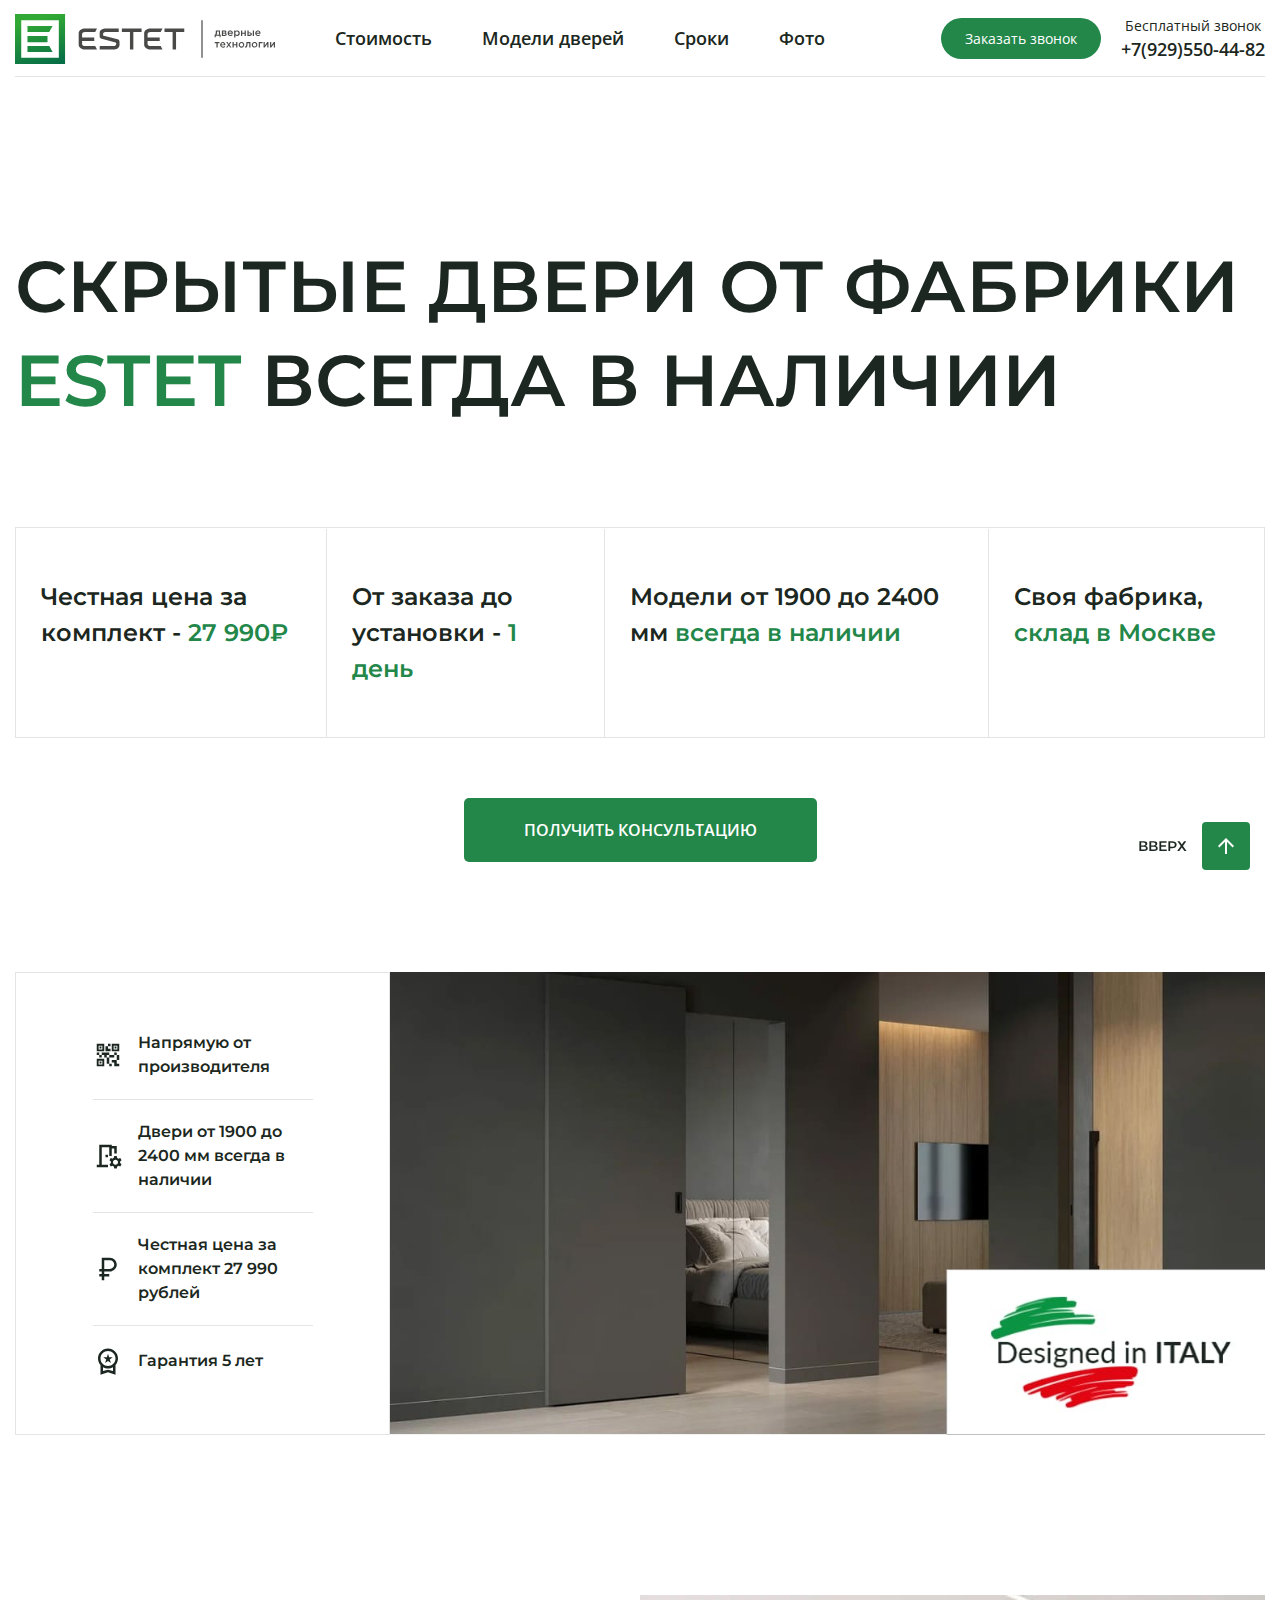
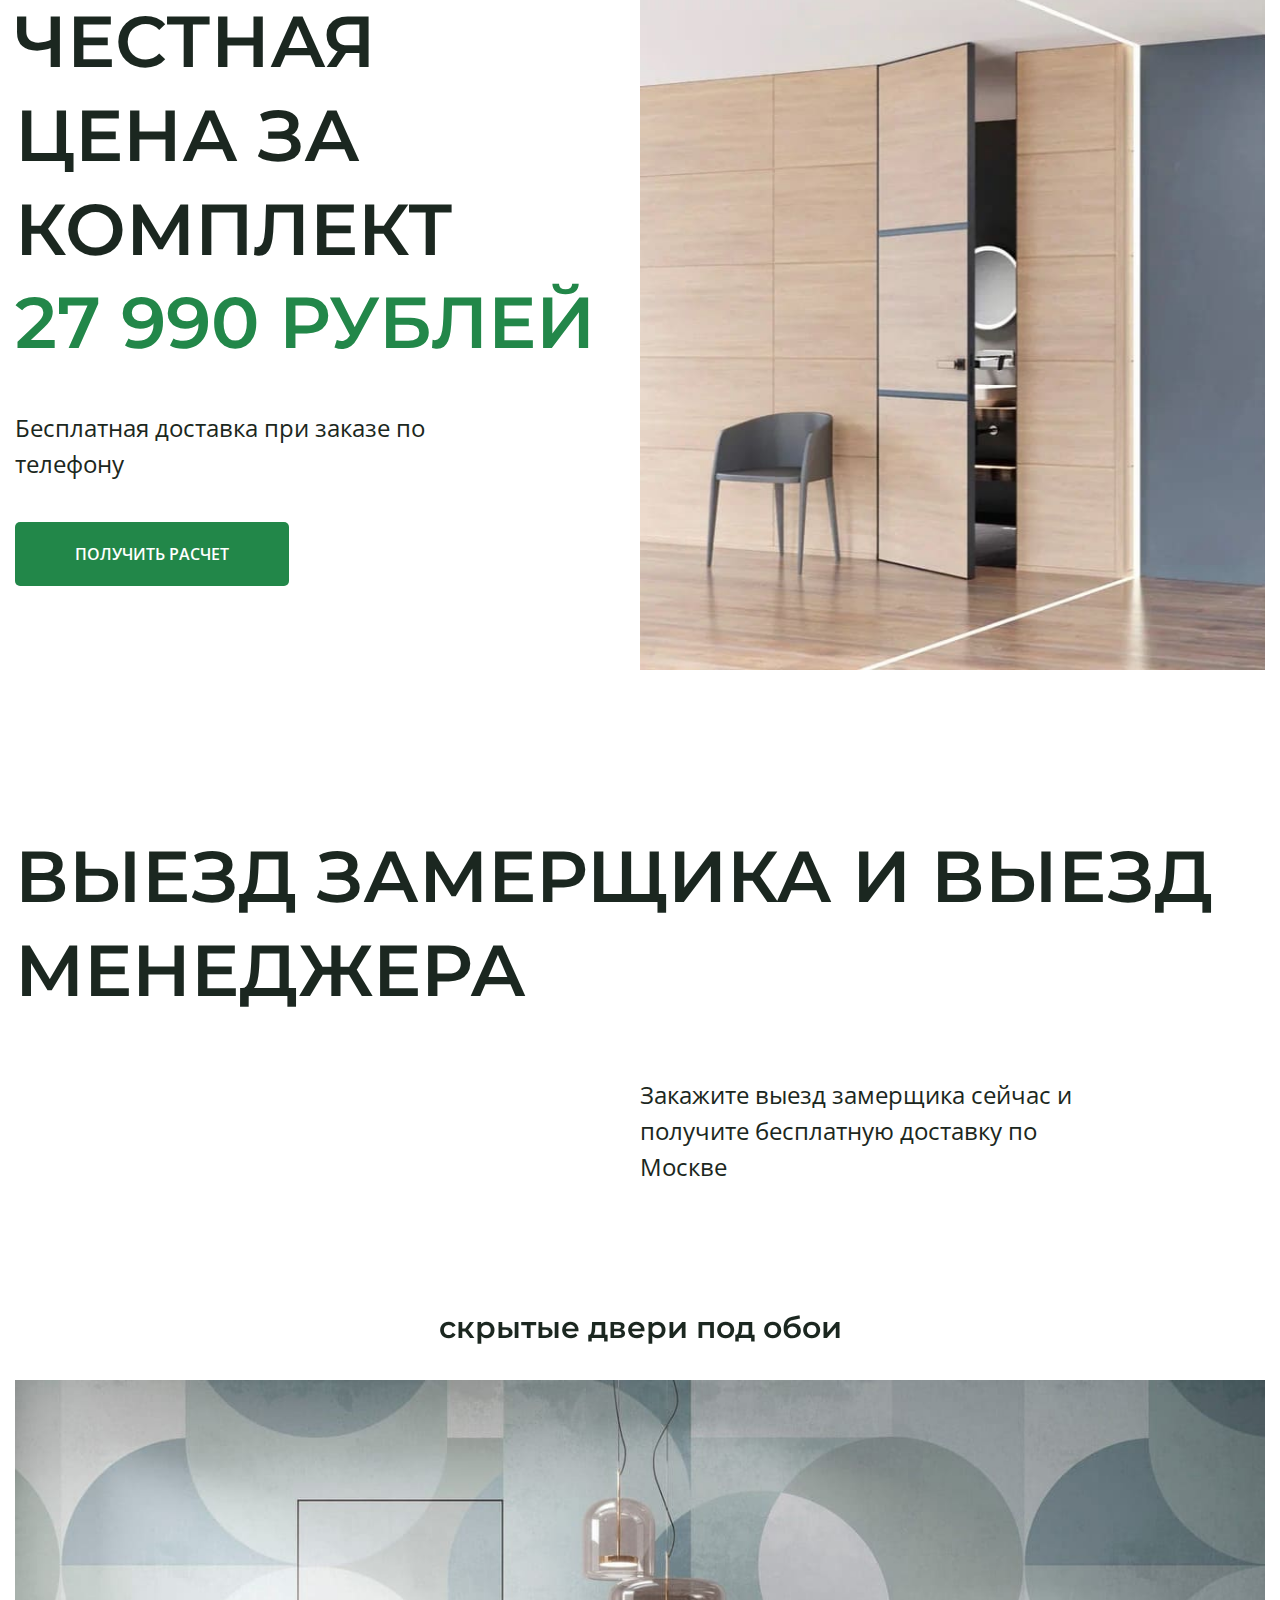
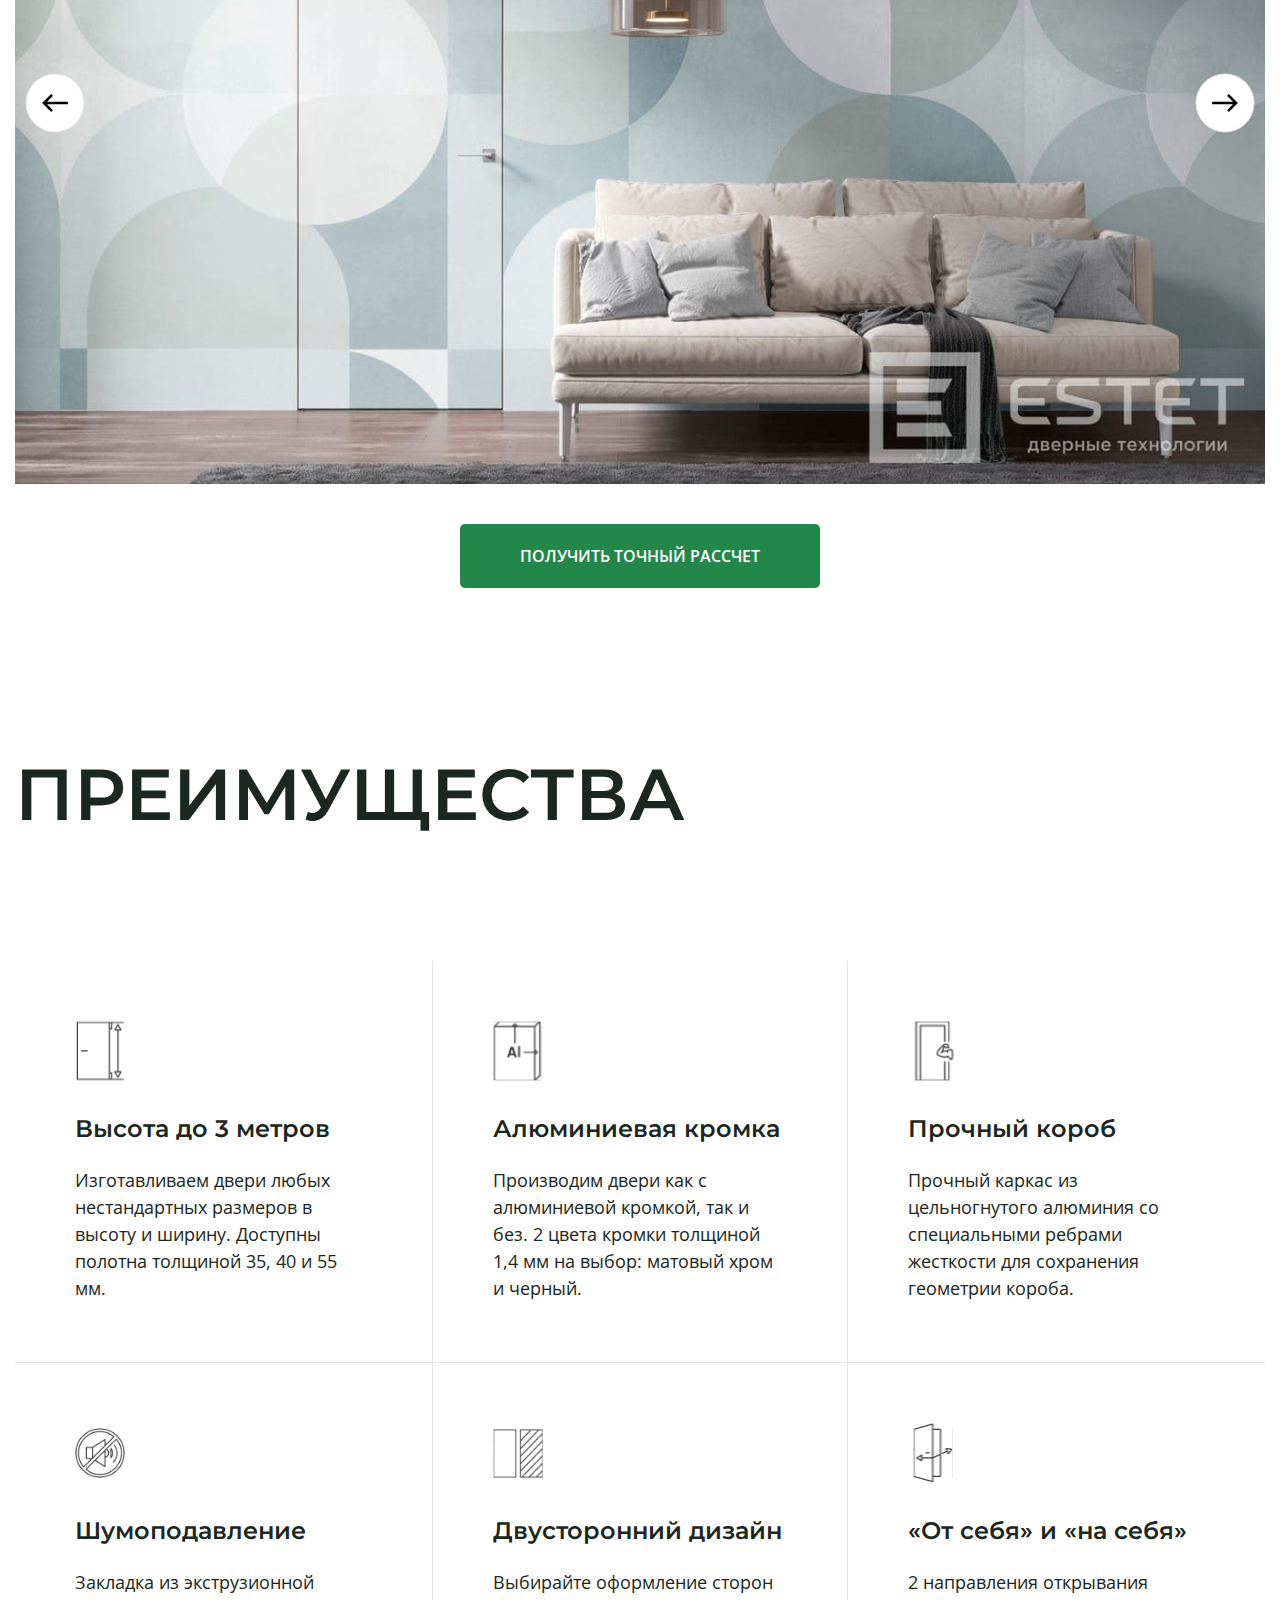
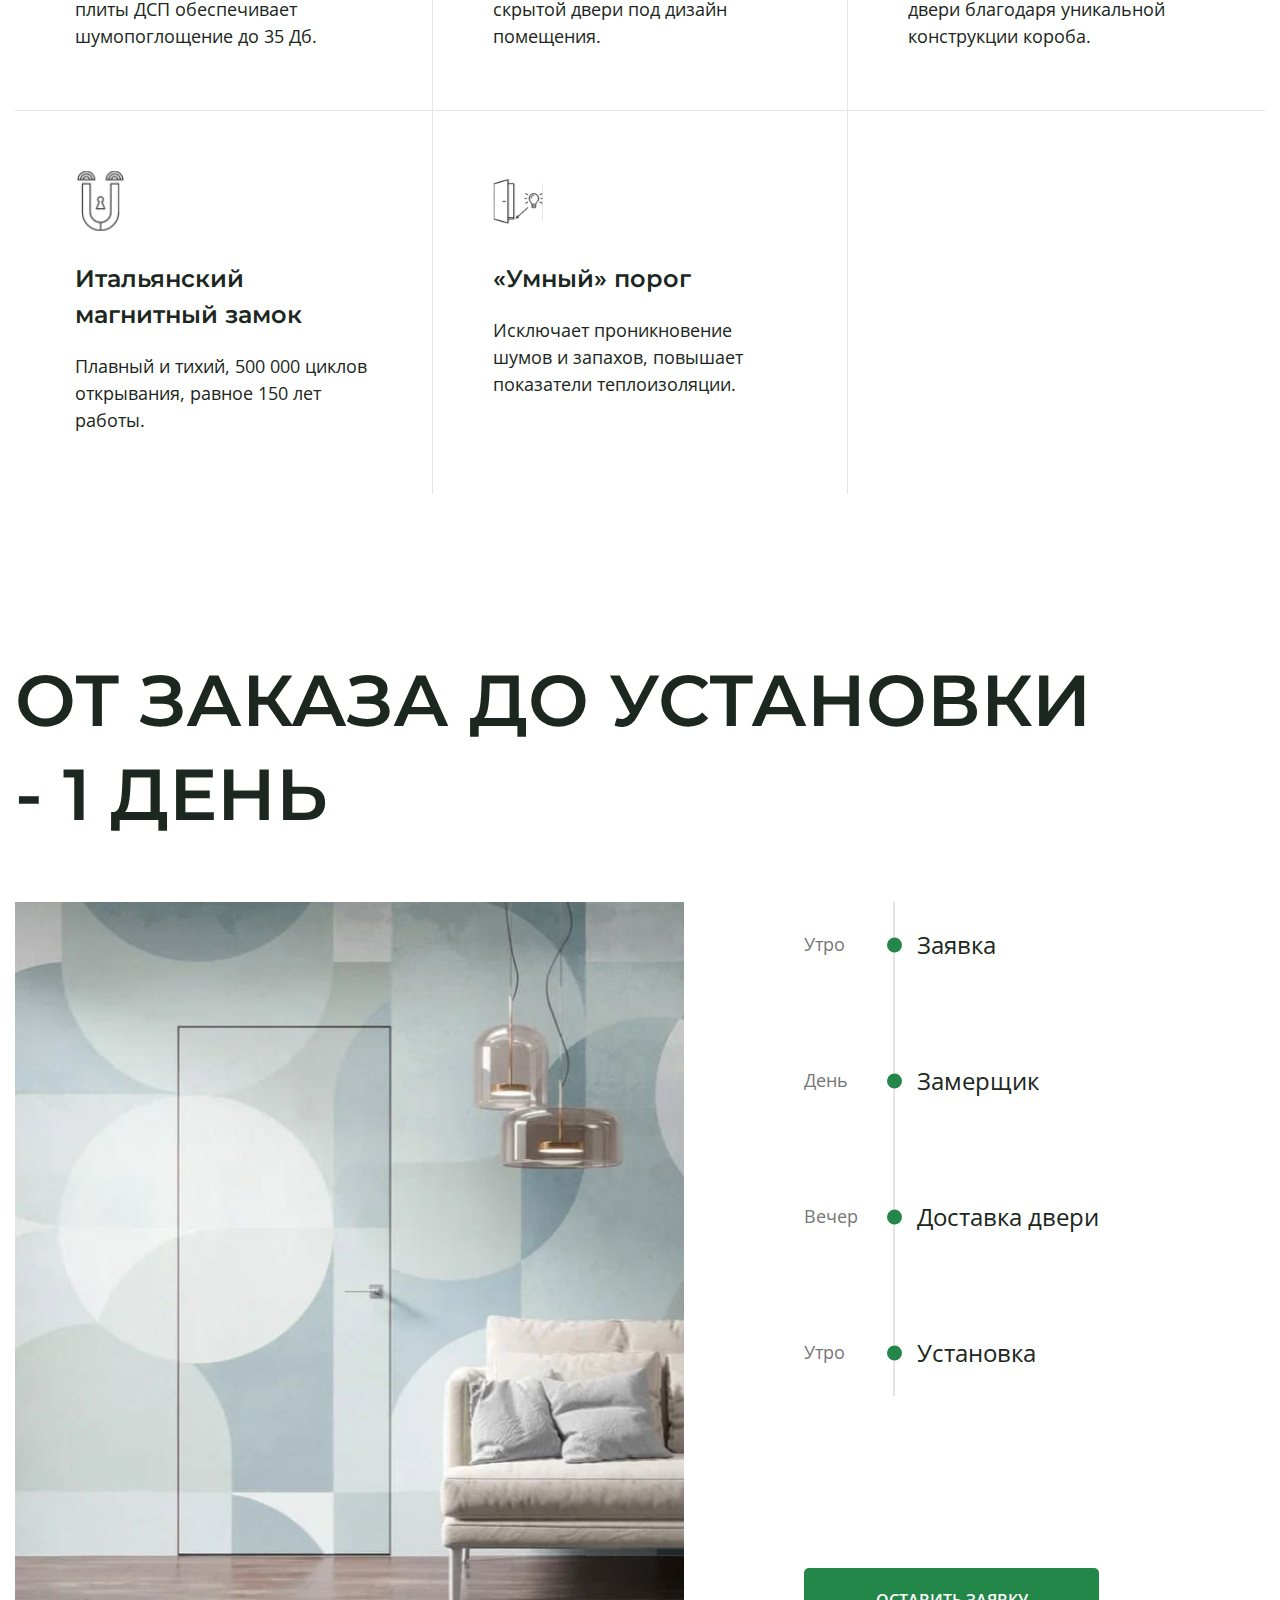
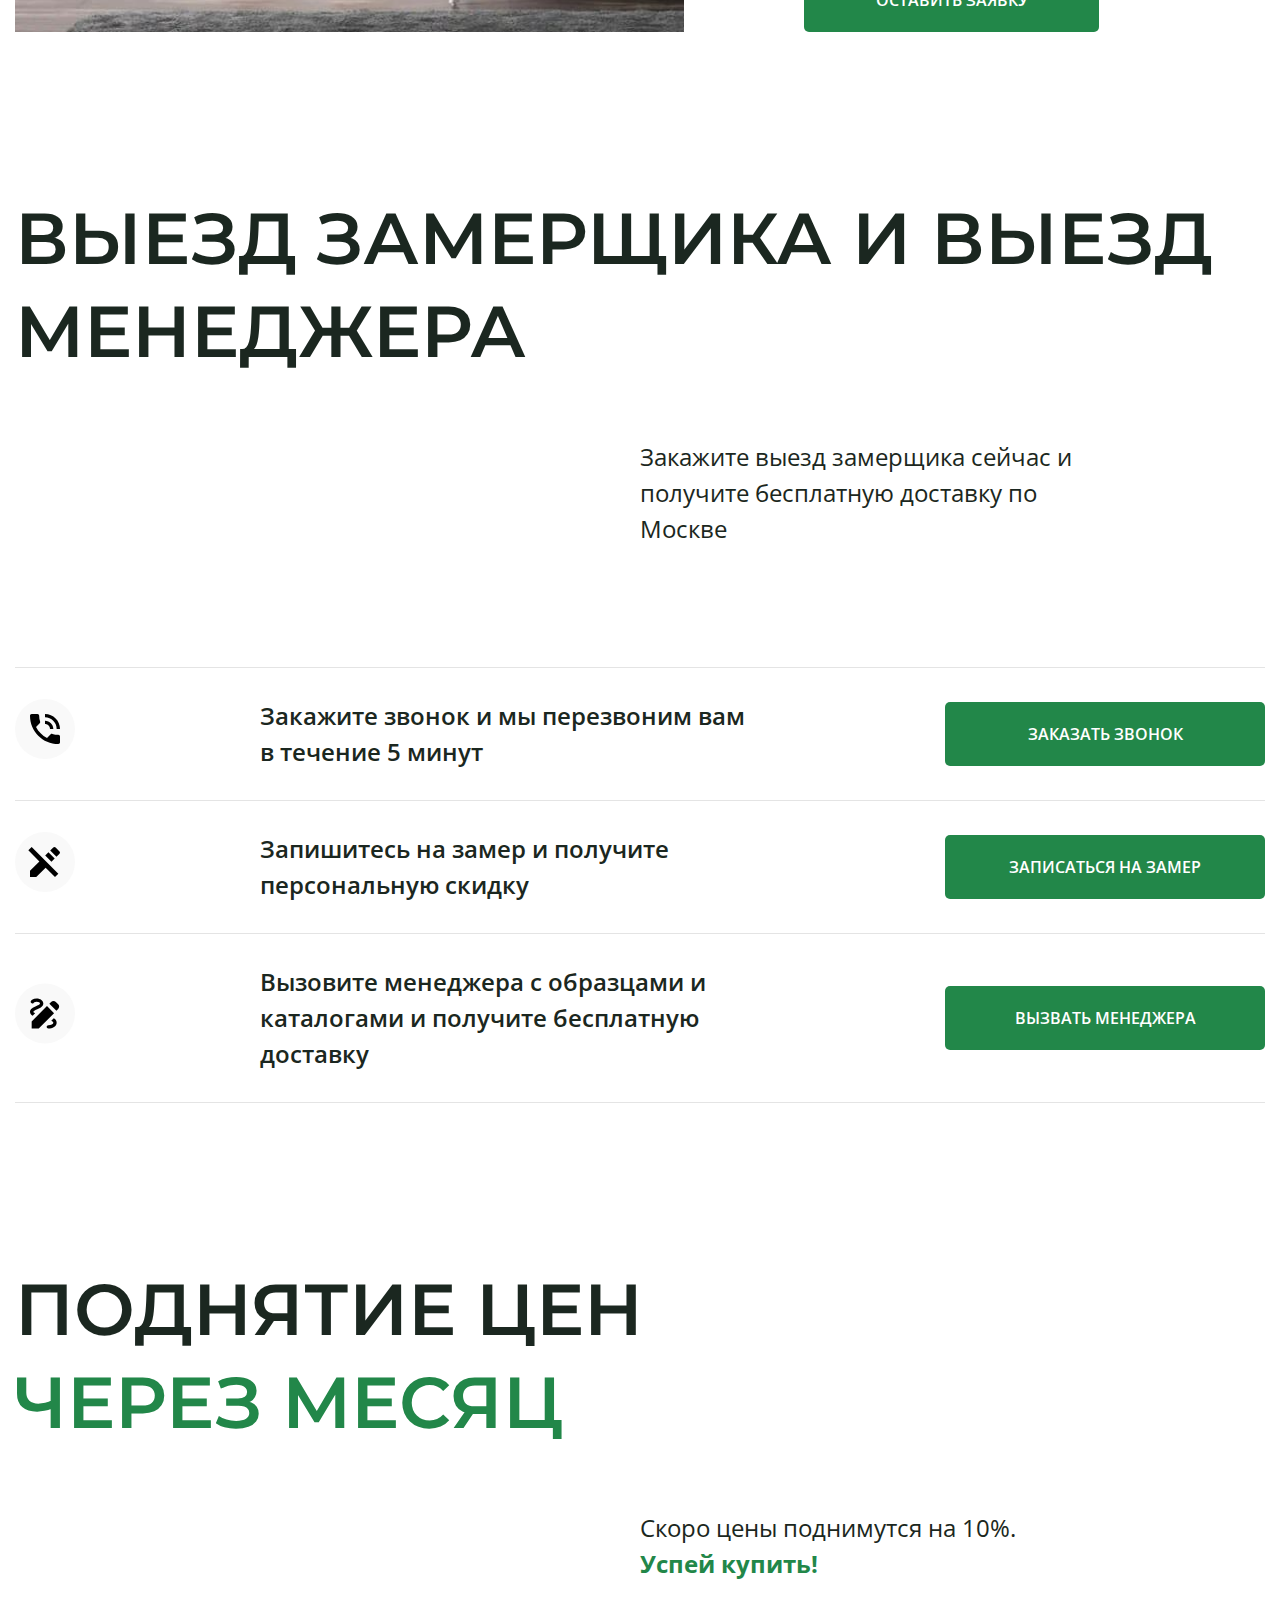
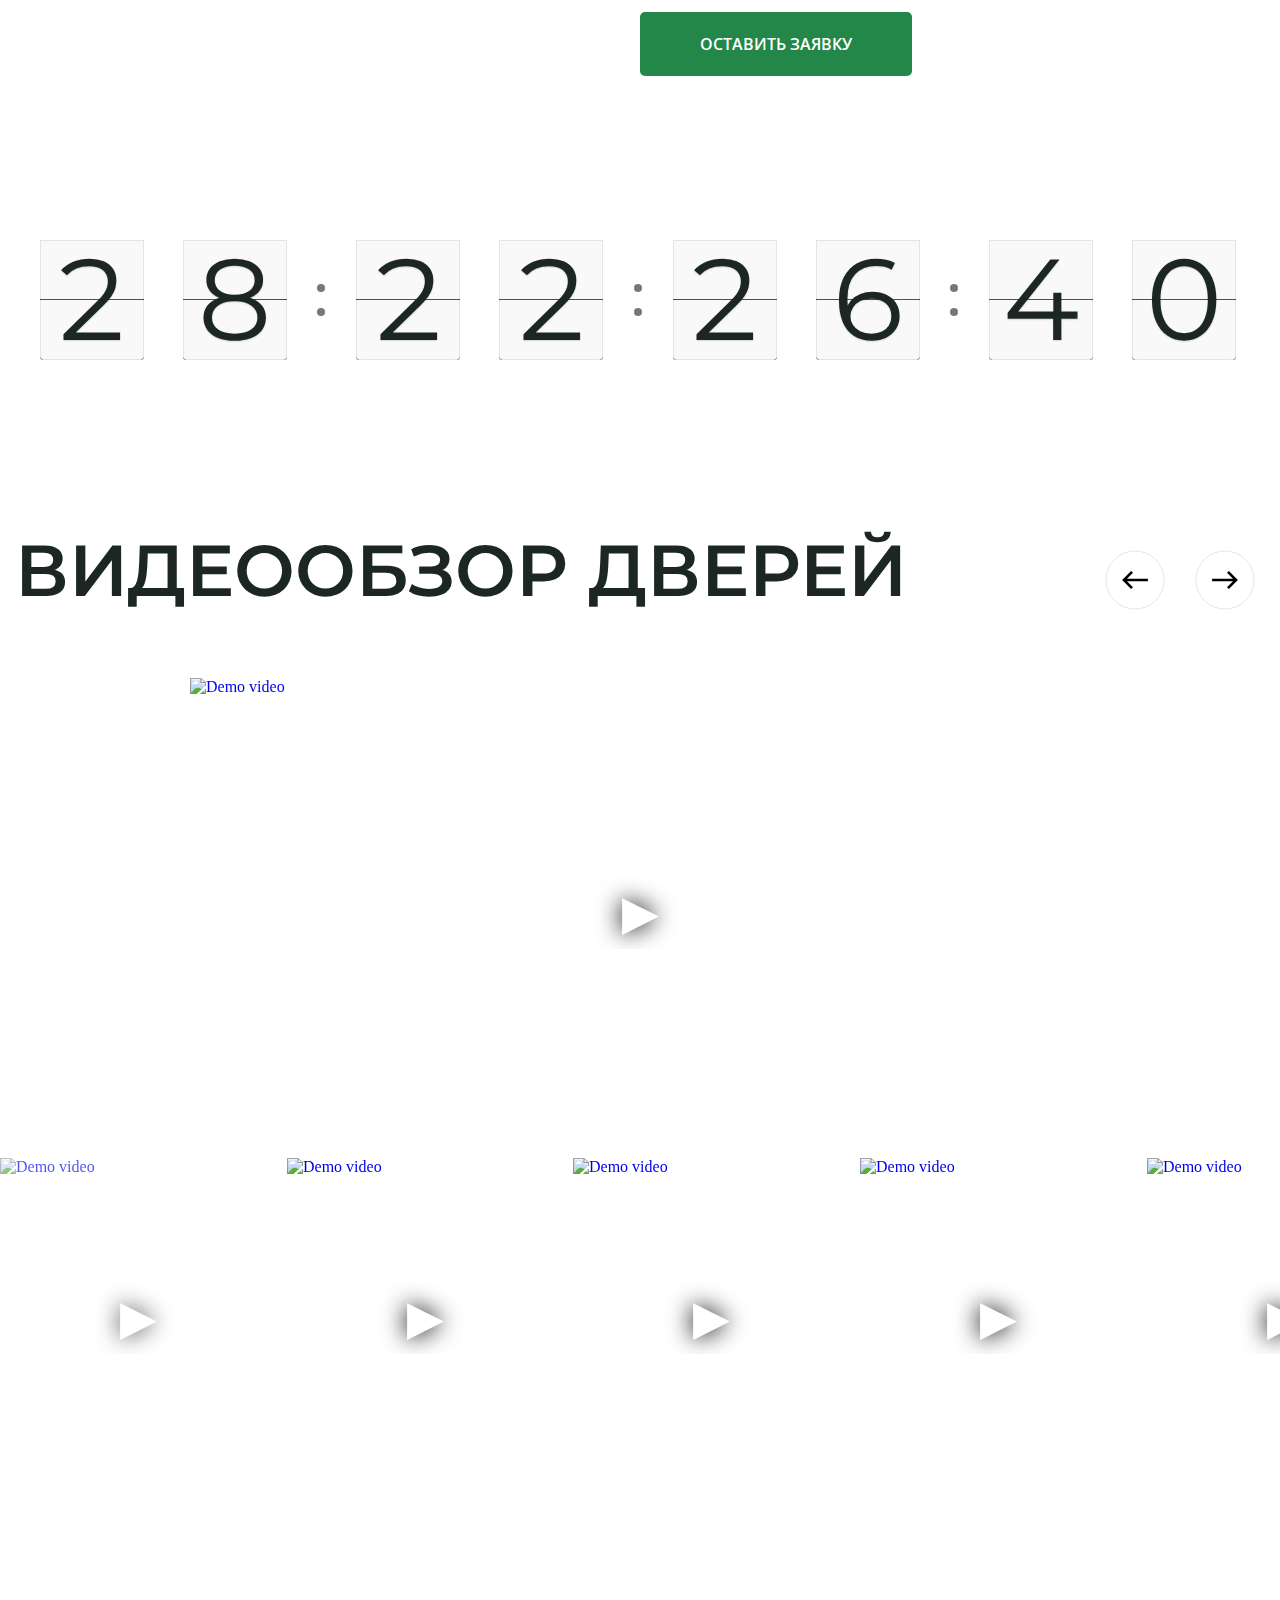
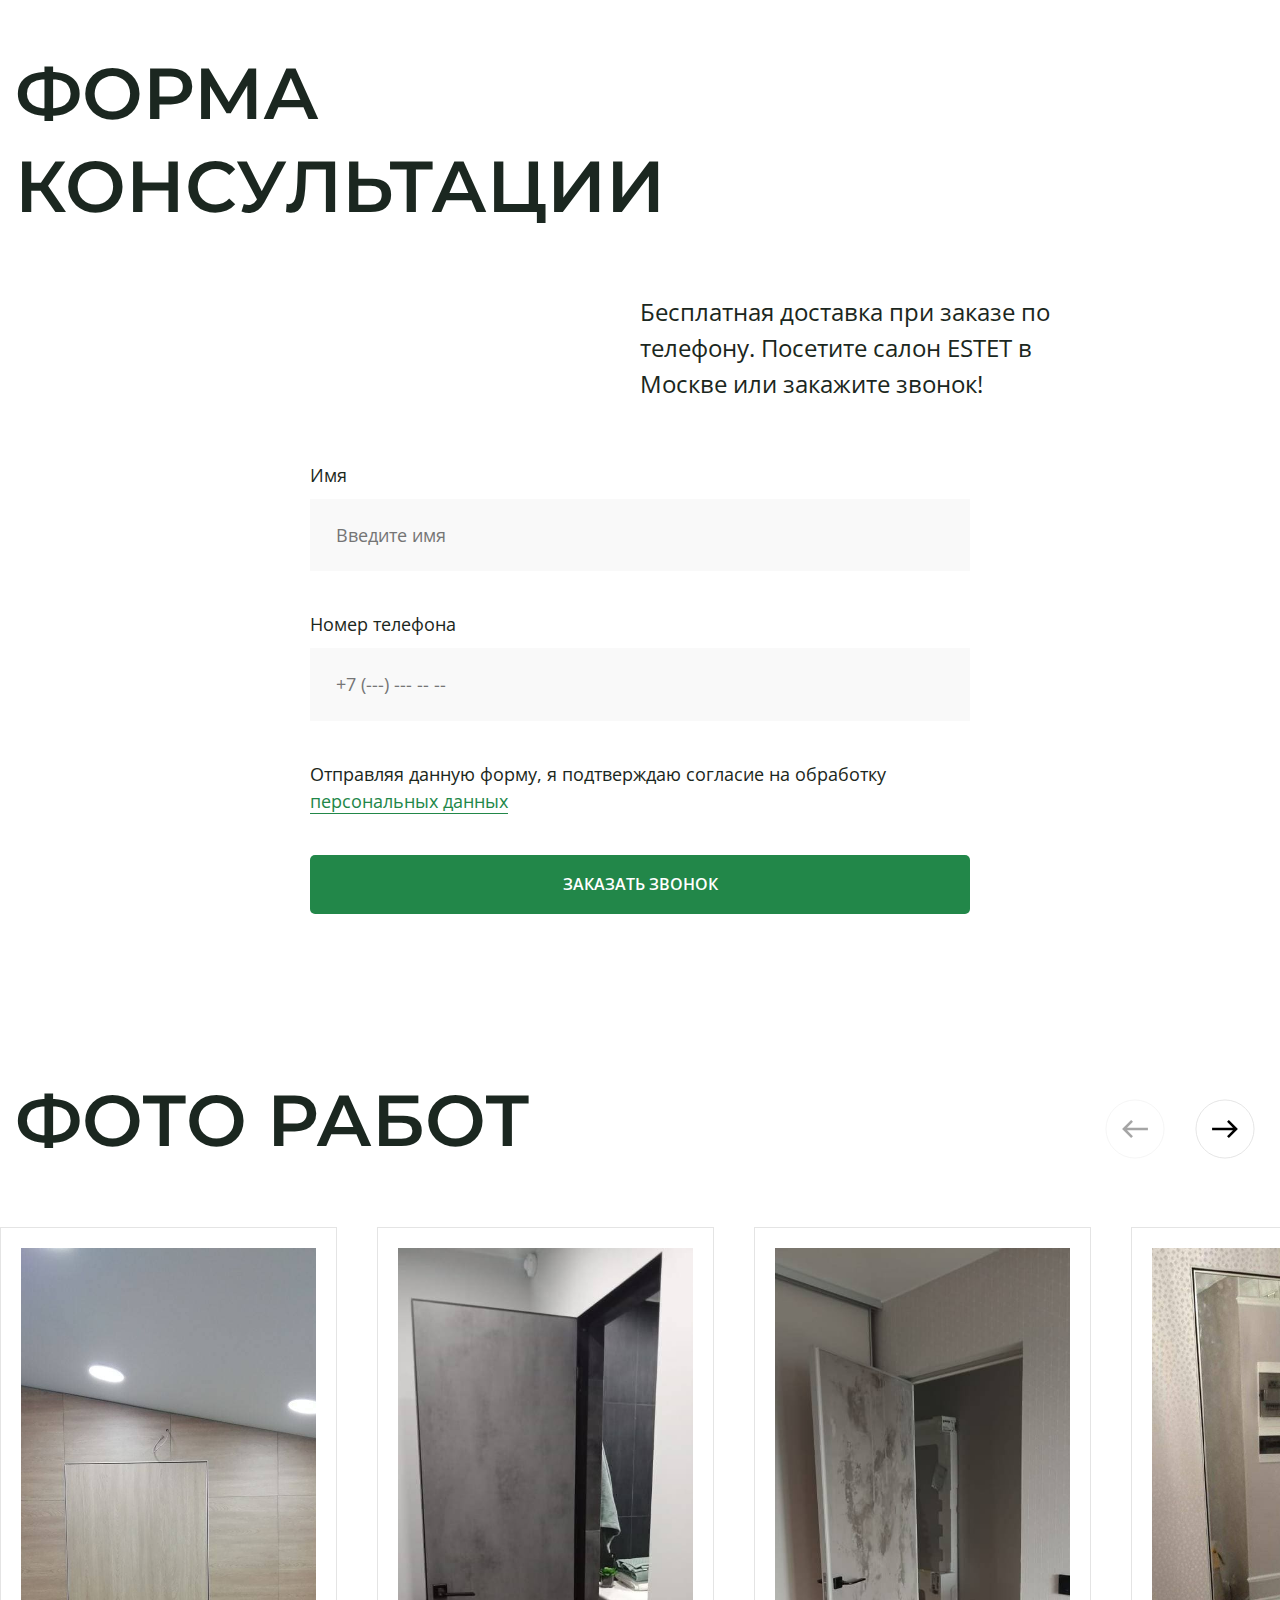
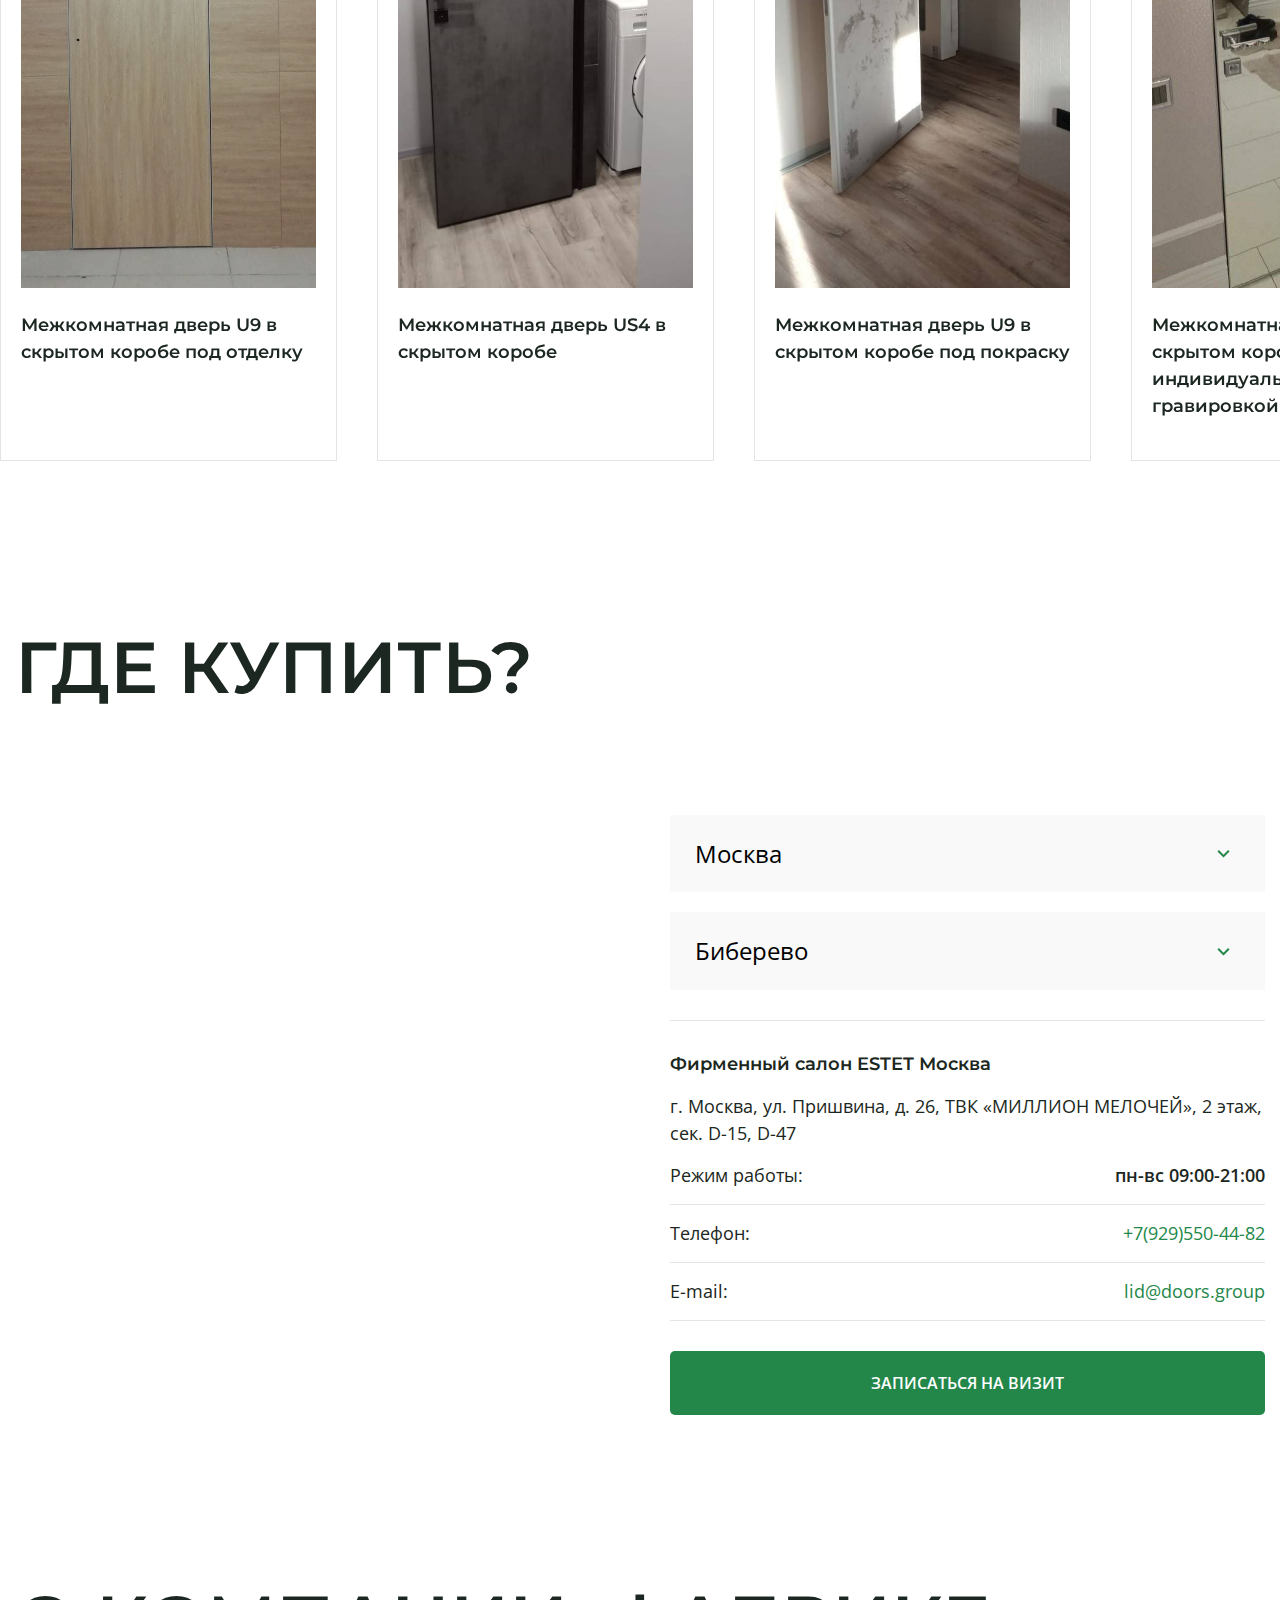
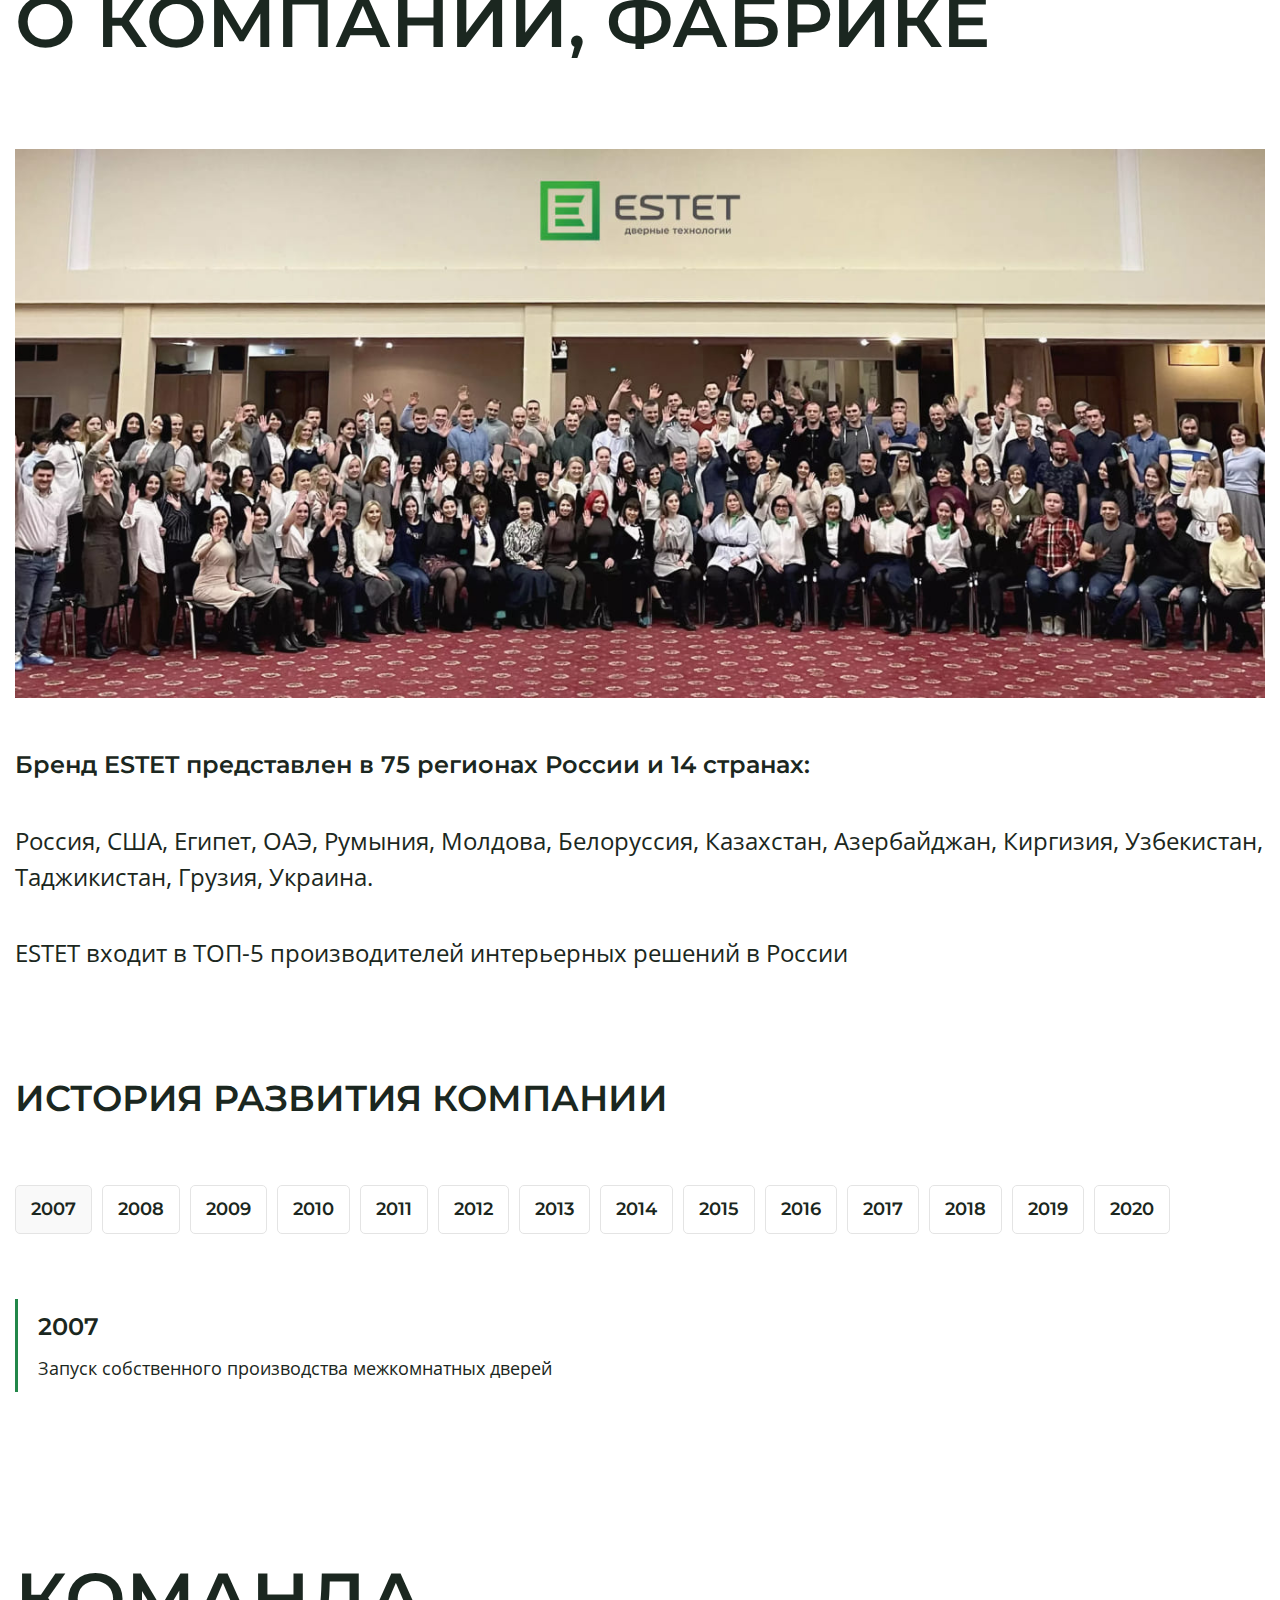
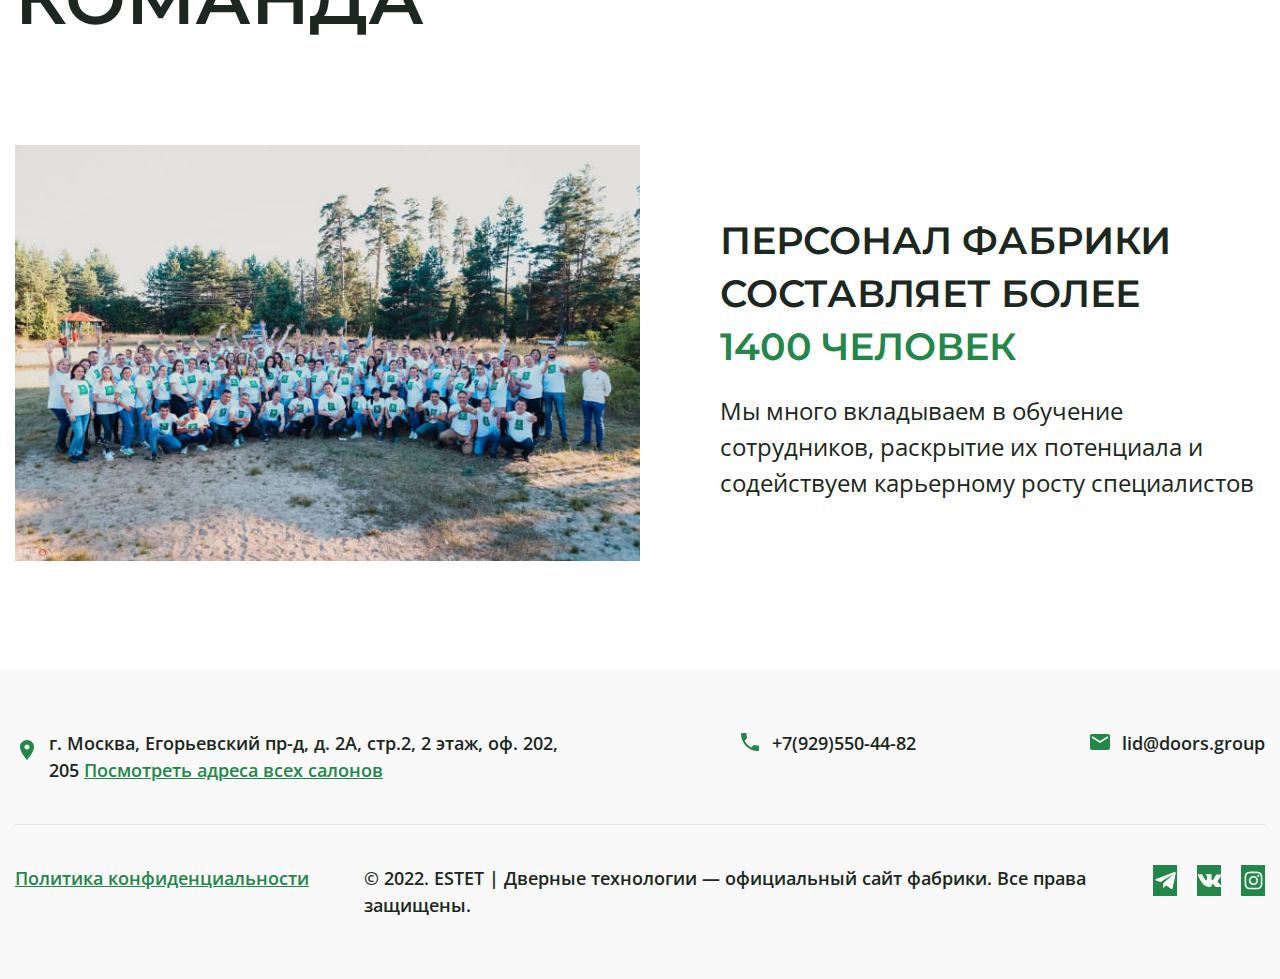
==== commit 4b256713: "add" ====
--- a/index.html
+++ b/index.html
@@ -4,7 +4,17 @@
     <meta charset="UTF-8" />
     <meta http-equiv="X-UA-Compatible" content="IE=edge" />
     <meta name="viewport" content="width=device-width, initial-scale=1.0" />
-    <title>Estet</title>
+    <meta
+      name="description"
+      content=" Двери всегда в наличии, от 1900мм до 2400мм. Честная цена 29900Р за комплект, напрямую от производителя. Бесплатная доставка при заказе по телефону, плюс выезд менеджера и замерщика по адресу"
+    />
+    <meta
+      name="keywords"
+      content="скрытые двери, скрытые двери купить в москве, скрытые межкомнатные двери, дверь невидимка, двери под покраску, invisible дверь, дверь инвизибл, двери под покраску купить, скрытые двери под покраску, двери под обои, скрытая дверь под обои, скрытый короб"
+    />
+    <title>
+      Скрытые межкомнатные двери невидимки от производителя - фабрика Estet
+    </title>
     <link rel="icon" href="/favicon.ico" type="image/x-icon" />
     <link rel="preconnect" href="https://fonts.googleapis.com" />
     <link rel="preconnect" href="https://fonts.gstatic.com" crossorigin />
@@ -18,6 +28,7 @@
     <link rel="stylesheet" href="css/normalize.css" />
     <link rel="stylesheet" href="css/flipclock.css" />
     <link rel="stylesheet" href="css/style.css" />
+    <script src="https://www.googleoptimize.com/optimize.js?id=OPT-MCWH7GF"></script>
     <!-- Yandex.Metrika counter -->
     <script type="text/javascript">
       (function (m, e, t, r, i, k, a) {
@@ -44,7 +55,31 @@
         clickmap: true,
         trackLinks: true,
         accurateTrackBounce: true,
+        webvisor: true,
       });
+    </script>
+    <noscript
+      ><div>
+        <img
+          src="https://mc.yandex.ru/watch/88662844"
+          style="position: absolute; left: -9999px"
+          alt=""
+        /></div
+    ></noscript>
+    <!-- /Yandex.Metrika counter -->
+    <!-- Global site tag (gtag.js) - Google Analytics -->
+    <script
+      async
+      src="https://www.googletagmanager.com/gtag/js?id=G-YDBBKKNXN6"
+    ></script>
+    <script>
+      window.dataLayer = window.dataLayer || [];
+      function gtag() {
+        dataLayer.push(arguments);
+      }
+      gtag("js", new Date());
+
+      gtag("config", "G-YDBBKKNXN6");
     </script>
     <noscript
       ><div>
@@ -101,13 +136,13 @@
           </nav>
           <!-- callback -->
           <div class="header__callback">
-            <a data-fancybox="" data-src="#main-popup" class="btn-callback"
+            <a data-fancybox data-src="#main-popup_1" class="btn-callback"
               >Заказать звонок</a
             >
             <div class="header__phone-wrap">
               <span class="header__phone-span">Бесплатный звонок</span>
-              <a class="header__phone-link" href="tel:8 800 222 59 65">
-                <span class="header__phone-txt">8 800 222 59 65</span>
+              <a class="header__phone-link" href="tel:+7(929)550-44-82">
+                <span class="header__phone-txt">+7(929)550-44-82</span>
                 <img
                   class="header__phone-icon"
                   alt="Позвонить"
@@ -130,14 +165,14 @@
             <div class="page1-descr">
               <div class="page1-descr__item">
                 <p class="page1-descr__txt">
-                  Честая цена за комплект -
-                  <span class="active-color">29 900₽</span>
+                  Честная цена за комплект -
+                  <span class="active-color">27 990₽</span>
                 </p>
               </div>
               <div class="page1-descr__item">
                 <p class="page1-descr__txt">
                   От заказа до установки -
-                  <span class="active-color">4 дня</span>
+                  <span class="active-color">1 день</span>
                 </p>
               </div>
               <div class="page1-descr__item">
@@ -153,7 +188,7 @@
               </div>
             </div>
             <div class="page1__btn-wrap">
-              <a data-fancybox data-src="#main-popup" class="main-btn"
+              <a data-fancybox data-src="#main-popup_1" class="main-btn"
                 >получить консультацию</a
               >
             </div>
@@ -195,7 +230,7 @@
                       alt="Куар код"
                     />
                     <span class="credits__txt">
-                      Честная цена за комплект от 29 900 рублей
+                      Честная цена за комплект 27 990 рублей
                     </span>
                   </p>
                 </li>
@@ -218,7 +253,7 @@
                   media="(min-width: 550px)"
                 />
                 <img
-                  data-src="img/img-credits-mob.jpg"
+                  data-src="img/img-credits-mob.png"
                   alt="Раздвижная дверь. Сделано в Италии"
                   class="page1-credits__img"
                 />
@@ -233,14 +268,14 @@
             <div class="price-promo__item">
               <h2 class="price-promo__title">
                 Честная цена за комплект
-                <span class="active-color db">от 29 900 рублей</span>
+                <span class="active-color db">27 990 рублей</span>
               </h2>
               <span class="price-promo__sub-title">
                 Бесплатная доставка при заказе по телефону
               </span>
               <a
                 data-fancybox
-                data-src="#main-popup"
+                data-src="#main-popup_2"
                 class="main-btn price-promo__btn"
                 >Получить расчет</a
               >
@@ -273,11 +308,11 @@
                 <div class="swiper-slide">
                   <div class="swiper-img-zoom">
                     <h3 class="swiper-types-doors__h3">
-                      Скрытые двери под штукатурку
+                      скрытые двери под обои
                     </h3>
                     <img
                       class="swiper-types-doors__img"
-                      src="img/types-doors/stykatyrka.jpg"
+                      src="img/slider-types-doors/1.jpg"
                       alt="Раздвижная дверь"
                     />
                   </div>
@@ -285,11 +320,11 @@
                 <div class="swiper-slide">
                   <div class="swiper-img-zoom">
                     <h3 class="swiper-types-doors__h3">
-                      Скрытые двери под покраску
+                      скрытые двери под обои
                     </h3>
                     <img
                       class="swiper-types-doors__img"
-                      src="img/types-doors/pokraska.jpg"
+                      src="img/slider-types-doors/2.jpg"
                       alt="Раздвижная дверь"
                     />
                   </div>
@@ -297,11 +332,11 @@
                 <div class="swiper-slide">
                   <div class="swiper-img-zoom">
                     <h3 class="swiper-types-doors__h3">
-                      Скрытые двери со стеклом
+                      скрытые двери под штукатурку
                     </h3>
                     <img
                       class="swiper-types-doors__img"
-                      src="img/types-doors/steklo.jpg"
+                      src="img/slider-types-doors/3.jpg"
                       alt="Раздвижная дверь"
                     />
                   </div>
@@ -309,11 +344,12 @@
                 <div class="swiper-slide">
                   <div class="swiper-img-zoom">
                     <h3 class="swiper-types-doors__h3">
-                      Скрытые двери с зеркалом
+                      скрытые двери под покраску
                     </h3>
                     <img
+                      loading="lazy"
                       class="swiper-types-doors__img"
-                      src="img/types-doors/zerkalo.jpg"
+                      data-src="img/slider-types-doors/4.jpg"
                       alt="Раздвижная дверь"
                     />
                   </div>
@@ -321,12 +357,195 @@
                 <div class="swiper-slide">
                   <div class="swiper-img-zoom">
                     <h3 class="swiper-types-doors__h3">
-                      Скрытые двери с увеличинной толщиной
+                      скрытые двери под штукатурку
                     </h3>
                     <img
+                      loading="lazy"
                       class="swiper-types-doors__img"
-                      src="img/types-doors/tolst.jpg"
-                      alt="Дверь с увеличинной толщиной"
+                      src="img/slider-types-doors/5.jpg"
+                      alt="Раздвижная дверь"
+                    />
+                  </div>
+                </div>
+                <div class="swiper-slide">
+                  <div class="swiper-img-zoom">
+                    <h3 class="swiper-types-doors__h3">
+                      скрытые двери под обои
+                    </h3>
+                    <img
+                      loading="lazy"
+                      class="swiper-types-doors__img"
+                      src="img/slider-types-doors/6.jpg"
+                      alt="Раздвижная дверь"
+                    />
+                  </div>
+                </div>
+                <div class="swiper-slide">
+                  <div class="swiper-img-zoom">
+                    <h3 class="swiper-types-doors__h3">
+                      скрытые двери под покраску
+                    </h3>
+                    <img
+                      loading="lazy"
+                      class="swiper-types-doors__img"
+                      src="img/slider-types-doors/7.jpg"
+                      alt="Раздвижная дверь"
+                    />
+                  </div>
+                </div>
+                <div class="swiper-slide">
+                  <div class="swiper-img-zoom">
+                    <h3 class="swiper-types-doors__h3">
+                      скрытые двери под штукатурку
+                    </h3>
+                    <img
+                      loading="lazy"
+                      class="swiper-types-doors__img"
+                      src="img/slider-types-doors/8.jpg"
+                      alt="Раздвижная дверь"
+                    />
+                  </div>
+                </div>
+                <div class="swiper-slide">
+                  <div class="swiper-img-zoom">
+                    <h3 class="swiper-types-doors__h3">
+                      скрытые двери с зеркалом и гравировкой
+                    </h3>
+                    <img
+                      loading="lazy"
+                      class="swiper-types-doors__img"
+                      src="img/slider-types-doors/9.jpg"
+                      alt="Раздвижная дверь"
+                    />
+                  </div>
+                </div>
+                <div class="swiper-slide">
+                  <div class="swiper-img-zoom">
+                    <h3 class="swiper-types-doors__h3">
+                      скрытые двери с зеркалом
+                    </h3>
+                    <img
+                      loading="lazy"
+                      class="swiper-types-doors__img"
+                      src="img/slider-types-doors/10.jpg"
+                      alt="Раздвижная дверь"
+                    />
+                  </div>
+                </div>
+                <div class="swiper-slide">
+                  <div class="swiper-img-zoom">
+                    <h3 class="swiper-types-doors__h3">
+                      двери скрытого монтажа
+                    </h3>
+                    <img
+                      loading="lazy"
+                      class="swiper-types-doors__img"
+                      src="img/slider-types-doors/11.jpg"
+                      alt="Раздвижная дверь"
+                    />
+                  </div>
+                </div>
+                <div class="swiper-slide">
+                  <div class="swiper-img-zoom">
+                    <h3 class="swiper-types-doors__h3">
+                      двери скрытого монтажа с отделкой
+                    </h3>
+                    <img
+                      loading="lazy"
+                      class="swiper-types-doors__img"
+                      src="img/slider-types-doors/12.jpg"
+                      alt="Раздвижная дверь"
+                    />
+                  </div>
+                </div>
+                <div class="swiper-slide">
+                  <div class="swiper-img-zoom">
+                    <h3 class="swiper-types-doors__h3">
+                      классические двери скрытого монтажа
+                    </h3>
+                    <img
+                      loading="lazy"
+                      class="swiper-types-doors__img"
+                      src="img/slider-types-doors/13.jpg"
+                      alt="Раздвижная дверь"
+                    />
+                  </div>
+                </div>
+                <div class="swiper-slide">
+                  <div class="swiper-img-zoom">
+                    <h3 class="swiper-types-doors__h3">
+                      скрытые двери с зеркалом и гравировкой
+                    </h3>
+                    <img
+                      loading="lazy"
+                      class="swiper-types-doors__img"
+                      src="img/slider-types-doors/14.jpg"
+                      alt="Раздвижная дверь"
+                    />
+                  </div>
+                </div>
+                <div class="swiper-slide">
+                  <div class="swiper-img-zoom">
+                    <h3 class="swiper-types-doors__h3">
+                      двери скрытого монтажа триплекс
+                    </h3>
+                    <img
+                      loading="lazy"
+                      class="swiper-types-doors__img"
+                      src="img/slider-types-doors/15.jpg"
+                      alt="Раздвижная дверь"
+                    />
+                  </div>
+                </div>
+                <div class="swiper-slide">
+                  <div class="swiper-img-zoom">
+                    <h3 class="swiper-types-doors__h3">
+                      классические двери скрытого монтажа
+                    </h3>
+                    <img
+                      loading="lazy"
+                      class="swiper-types-doors__img"
+                      src="img/slider-types-doors/16.jpg"
+                      alt="Раздвижная дверь"
+                    />
+                  </div>
+                </div>
+                <div class="swiper-slide">
+                  <div class="swiper-img-zoom">
+                    <h3 class="swiper-types-doors__h3">
+                      двери скрытого монтажа неоклассика
+                    </h3>
+                    <img
+                      loading="lazy"
+                      class="swiper-types-doors__img"
+                      src="img/slider-types-doors/17.jpg"
+                      alt="Раздвижная дверь"
+                    />
+                  </div>
+                </div>
+                <div class="swiper-slide">
+                  <div class="swiper-img-zoom">
+                    <h3 class="swiper-types-doors__h3">
+                      классические двери скрытого монтажа
+                    </h3>
+                    <img
+                      loading="lazy"
+                      class="swiper-types-doors__img"
+                      src="img/slider-types-doors/18.jpg"
+                      alt="Раздвижная дверь"
+                    />
+                  </div>
+                </div>
+                <div class="swiper-slide">
+                  <div class="swiper-img-zoom">
+                    <h3 class="swiper-types-doors__h3">
+                      дверь с 3D эффектом скрытого монтажа
+                    </h3>
+                    <img
+                      loading="lazy"
+                      class="swiper-types-doors__img"
+                      src="img/slider-types-doors/19.jpg"
+                      alt="Раздвижная дверь"
                     />
                   </div>
                 </div>
@@ -337,7 +556,7 @@
             </div>
           </div>
           <div class="section-types-doors__btn-wrap">
-            <a data-fancybox data-src="#main-popup" class="main-btn"
+            <a data-fancybox data-src="#main-popup_2" class="main-btn"
               >Получить точный рассчет</a
             >
           </div>
@@ -518,7 +737,7 @@
                 </ul>
                 <a
                   data-fancybox
-                  data-src="#main-popup"
+                  data-src="#main-popup_1"
                   class="main-btn term__btn"
                   >Оставить заявку</a
                 >
@@ -555,7 +774,7 @@
               <div class="bring-manager__btn-wrap">
                 <a
                   data-fancybox
-                  data-src="#main-popup"
+                  data-src="#main-popup_1"
                   class="main-btn bring-manager__btn"
                 >
                   Заказать звонок
@@ -578,10 +797,10 @@
               <div class="bring-manager__btn-wrap">
                 <a
                   data-fancybox
-                  data-src="#main-popup"
+                  data-src="#main-popup_4"
                   class="main-btn bring-manager__btn"
                 >
-                  Вызвать менеджера
+                  Записаться на замер
                 </a>
               </div>
             </li>
@@ -602,10 +821,10 @@
               <div class="bring-manager__btn-wrap">
                 <a
                   data-fancybox
-                  data-src="#main-popup"
+                  data-src="#main-popup_3"
                   class="main-btn bring-manager__btn"
                 >
-                  Записаться на замер
+                  Вызвать менеджера
                 </a>
               </div>
             </li>
@@ -616,15 +835,18 @@
         <div class="container">
           <h2 class="section-countdown__title">
             Поднятие цен <br />
-            <span class="active-color">1 июня</span>
+            <span class="active-color">через месяц</span>
           </h2>
           <div class="asymmetric">
             <p class="asymmetric__txt">
-              Скоро цены поднимутся на 10%. <span class="active-color" style="font-weight: bold;">Успей купить!</span>
+              Скоро цены поднимутся на 10%.
+              <span class="active-color" style="font-weight: bold"
+                >Успей купить!</span
+              >
             </p>
             <a
               data-fancybox
-              data-src="#main-popup"
+              data-src="#main-popup_1"
               class="main-btn section-countdown__btn"
               >Оставить заявку</a
             >
@@ -634,7 +856,7 @@
           </div>
           <a
             data-fancybox
-            data-src="#main-popup"
+            data-src="#main-popup_1"
             class="main-btn section-countdown__btn-mob"
             >Оставить заявку</a
           >
@@ -908,7 +1130,8 @@
           </h2>
           <div class="asymmetric">
             <p class="asymmetric__txt">
-              Бесплатная доставка при заказе по телефону. Посетите салон ESTET в Москве или закажите звонок! 
+              Бесплатная доставка при заказе по телефону. Посетите салон ESTET в
+              Москве или закажите звонок!
             </p>
           </div>
           <div class="main-form-wrap section-consult-form__form-wrap">
@@ -920,11 +1143,11 @@
               <p class="main-form__item">
                 <span class="main-form__sign">Имя</span>
                 <input
+                  type="text"
                   name="name"
-                  type="text"
                   class="main-form__input"
                   placeholder="Введите имя"
-                  required
+                  required=""
                 />
               </p>
               <p class="main-form__item">
@@ -934,8 +1157,7 @@
                   name="phone"
                   class="main-form__input main-form__input_tel"
                   placeholder="+7 (---) --- -- --"
-                  type="tel"
-                  required
+                  required=""
                 />
               </p>
               <p class="main-form__item">
@@ -943,6 +1165,7 @@
                 <a
                   class="main-form__link"
                   href="politika-konfidenczialnosti.pdf"
+                  target="_blank"
                   >персональных данных</a
                 >
               </p>
@@ -1046,10 +1269,150 @@
                 Межкомнатная дверь U9 в скрытом коробе
               </h3>
             </div>
+            <div class="swiper-slide swiper-photo-portfolio__slide">
+              <img
+                class="swiper-photo-portfolio__img"
+                data-src="img/portfolio/8.jpg"
+                alt=""
+              />
+              <h3 class="swiper-photo-portfolio__title">
+                Межкомнатная дверь U9 в скрытом коробе
+              </h3>
+            </div>
+            <div class="swiper-slide swiper-photo-portfolio__slide">
+              <img
+                class="swiper-photo-portfolio__img"
+                data-src="img/portfolio/9.jpg"
+                alt=""
+              />
+              <h3 class="swiper-photo-portfolio__title">
+                Межкомнатная дверь U9 в скрытом коробе
+              </h3>
+            </div>
+            <div class="swiper-slide swiper-photo-portfolio__slide">
+              <img
+                class="swiper-photo-portfolio__img"
+                data-src="img/portfolio/10.jpg"
+                alt=""
+              />
+              <h3 class="swiper-photo-portfolio__title">
+                Межкомнатная дверь U9 в скрытом коробе
+              </h3>
+            </div>
+            <div class="swiper-slide swiper-photo-portfolio__slide">
+              <img
+                class="swiper-photo-portfolio__img"
+                data-src="img/portfolio/11.jpg"
+                alt=""
+              />
+              <h3 class="swiper-photo-portfolio__title">
+                Межкомнатная дверь U9 в скрытом коробе
+              </h3>
+            </div>
+            <div class="swiper-slide swiper-photo-portfolio__slide">
+              <img
+                class="swiper-photo-portfolio__img"
+                data-src="img/portfolio/12.jpg"
+                alt=""
+              />
+              <h3 class="swiper-photo-portfolio__title">
+                Межкомнатная дверь U9 в скрытом коробе
+              </h3>
+            </div>
+            <div class="swiper-slide swiper-photo-portfolio__slide">
+              <img
+                class="swiper-photo-portfolio__img"
+                data-src="img/portfolio/13.jpg"
+                alt=""
+              />
+              <h3 class="swiper-photo-portfolio__title">
+                Межкомнатная дверь U9 в скрытом коробе
+              </h3>
+            </div>
+            <div class="swiper-slide swiper-photo-portfolio__slide">
+              <img
+                class="swiper-photo-portfolio__img"
+                data-src="img/portfolio/14.jpg"
+                alt=""
+              />
+              <h3 class="swiper-photo-portfolio__title">
+                Межкомнатная дверь U9 в скрытом коробе
+              </h3>
+            </div>
+            <div class="swiper-slide swiper-photo-portfolio__slide">
+              <img
+                class="swiper-photo-portfolio__img"
+                data-src="img/portfolio/15.jpg"
+                alt=""
+              />
+              <h3 class="swiper-photo-portfolio__title">
+                Межкомнатная дверь U9 в скрытом коробе
+              </h3>
+            </div>
+            <div class="swiper-slide swiper-photo-portfolio__slide">
+              <img
+                class="swiper-photo-portfolio__img"
+                data-src="img/portfolio/16.jpg"
+                alt=""
+              />
+              <h3 class="swiper-photo-portfolio__title">
+                Межкомнатная дверь U9 в скрытом коробе
+              </h3>
+            </div>
+            <div class="swiper-slide swiper-photo-portfolio__slide">
+              <img
+                class="swiper-photo-portfolio__img"
+                data-src="img/portfolio/17.jpg"
+                alt=""
+              />
+              <h3 class="swiper-photo-portfolio__title">
+                Межкомнатная дверь U9 в скрытом коробе
+              </h3>
+            </div>
+            <div class="swiper-slide swiper-photo-portfolio__slide">
+              <img
+                class="swiper-photo-portfolio__img"
+                data-src="img/portfolio/18.jpg"
+                alt=""
+              />
+              <h3 class="swiper-photo-portfolio__title">
+                Межкомнатная дверь U9 в скрытом коробе
+              </h3>
+            </div>
+            <div class="swiper-slide swiper-photo-portfolio__slide">
+              <img
+                class="swiper-photo-portfolio__img"
+                data-src="img/portfolio/19.jpg"
+                alt=""
+              />
+              <h3 class="swiper-photo-portfolio__title">
+                Межкомнатная дверь U9 в скрытом коробе
+              </h3>
+            </div>
+            <div class="swiper-slide swiper-photo-portfolio__slide">
+              <img
+                class="swiper-photo-portfolio__img"
+                data-src="img/portfolio/20.jpg"
+                alt=""
+              />
+              <h3 class="swiper-photo-portfolio__title">
+                Межкомнатная дверь U9 в скрытом коробе
+              </h3>
+            </div>
+            <div class="swiper-slide swiper-photo-portfolio__slide">
+              <img
+                class="swiper-photo-portfolio__img"
+                data-src="img/portfolio/21.jpg"
+                alt=""
+              />
+              <h3 class="swiper-photo-portfolio__title">
+                Межкомнатная дверь U9 в скрытом коробе
+              </h3>
+            </div>
           </div>
         </div>
       </section>
-      <section class="section section-map">
+      <section id="salon-adress" class="section section-map">
         <div class="container">
           <h2 class="section-map__title">Где купить?</h2>
           <div class="map">
@@ -1096,22 +1459,20 @@
                     </div>
                     <div class="shop-block-descr__item">
                       <span class="shop-descr__what">Телефон:</span>
-                      <a href="#" class="shop-descr__link">+7 495 664 98 88</a>
+                      <a href="tel:+7(929)550-44-82" class="shop-descr__link"
+                        >+7(929)550-44-82</a
+                      >
                     </div>
                     <div class="shop-block-descr__item">
                       <span class="shop-descr__what">E-mail:</span>
-                      <a href="mailto:td-e@doors.group" class="shop-descr__link"
-                        >td-e@doors.group</a
+                      <a href="mailto:lid@doors.group" class="shop-descr__link"
+                        >lid@doors.group</a
                       >
                     </div>
                   </div>
                   <div style="display: none" class="shop-block__gallery"></div>
                   <div class="shop-block__btns">
-                    <a
-                      data-fancybox
-                      data-src="#main-popup"
-                      class="main-btn shop-block__btn"
-                    >
+                    <a data-fancybox class="main-btn shop-block__btn">
                       Записаться на визит
                     </a>
                   </div>
@@ -1130,22 +1491,20 @@
                     </div>
                     <div class="shop-block-descr__item">
                       <span class="shop-descr__what">Телефон:</span>
-                      <a href="#" class="shop-descr__link">+7 495 664 98 88</a>
+                      <a href="tel:+7(929)550-44-82" class="shop-descr__link"
+                        >+7(929)550-44-82</a
+                      >
                     </div>
                     <div class="shop-block-descr__item">
                       <span class="shop-descr__what">E-mail:</span>
-                      <a href="mailto:sp@doors.group" class="shop-descr__link"
-                        >sp@doors.group</a
+                      <a href="mailto:lid@doors.group" class="shop-descr__link"
+                        >lid@doors.group</a
                       >
                     </div>
                   </div>
                   <div style="display: none" class="shop-block__gallery"></div>
                   <div class="shop-block__btns">
-                    <a
-                      data-fancybox
-                      data-src="#main-popup"
-                      class="main-btn shop-block__btn"
-                    >
+                    <a data-fancybox class="main-btn shop-block__btn">
                       Записаться на визит
                     </a>
                   </div>
@@ -1165,22 +1524,20 @@
                     </div>
                     <div class="shop-block-descr__item">
                       <span class="shop-descr__what">Телефон:</span>
-                      <a href="#" class="shop-descr__link">+7 495 664 98 88</a>
+                      <a href="tel:+7(929)550-44-82" class="shop-descr__link"
+                        >+7(929)550-44-82</a
+                      >
                     </div>
                     <div class="shop-block-descr__item">
                       <span class="shop-descr__what">E-mail:</span>
-                      <a href="mailto:fm-e@doors.group" class="shop-descr__link"
-                        >fm-e@doors.group</a
+                      <a href="mailto:lid@doors.group" class="shop-descr__link"
+                        >lid@doors.group</a
                       >
                     </div>
                   </div>
                   <div style="display: none" class="shop-block__gallery"></div>
                   <div class="shop-block__btns">
-                    <a
-                      data-fancybox
-                      data-src="#main-popup"
-                      class="main-btn shop-block__btn"
-                    >
+                    <a data-fancybox class="main-btn shop-block__btn">
                       Записаться на визит
                     </a>
                   </div>
@@ -1200,12 +1557,14 @@
                     </div>
                     <div class="shop-block-descr__item">
                       <span class="shop-descr__what">Телефон:</span>
-                      <a href="#" class="shop-descr__link">+7 495 664 98 88</a>
+                      <a href="tel:+7(929)550-44-82" class="shop-descr__link"
+                        >+7(929)550-44-82</a
+                      >
                     </div>
                     <div class="shop-block-descr__item">
                       <span class="shop-descr__what">E-mail:</span>
-                      <a href="mailto:md-e@doors.group" class="shop-descr__link"
-                        >md-e@doors.group</a
+                      <a href="mailto:lid@doors.group" class="shop-descr__link"
+                        >lid@doors.group</a
                       >
                     </div>
                   </div>
@@ -1213,7 +1572,7 @@
                   <div class="shop-block__btns">
                     <a
                       data-fancybox
-                      data-src="#main-popup"
+                      data-src="#main-popup_5"
                       class="main-btn shop-block__btn"
                     >
                       Записаться на визит
@@ -1237,14 +1596,14 @@
                     </div>
                     <div class="shop-block-descr__item">
                       <span class="shop-descr__what">Телефон:</span>
-                      <a href="#" class="shop-descr__link">+7 495 664 98 88</a>
+                      <a href="tel:+7(929)550-44-82" class="shop-descr__link"
+                        >+7(929)550-44-82</a
+                      >
                     </div>
                     <div class="shop-block-descr__item">
                       <span class="shop-descr__what">E-mail:</span>
-                      <a
-                        href="mailto:mm2-e@doors.group"
-                        class="shop-descr__link"
-                        >mm2-e@doors.group</a
+                      <a href="mailto:lid@doors.group" class="shop-descr__link"
+                        >lid@doors.group</a
                       >
                     </div>
                   </div>
@@ -1252,7 +1611,7 @@
                   <div class="shop-block__btns">
                     <a
                       data-fancybox
-                      data-src="#main-popup"
+                      data-src="#main-popup_5"
                       class="main-btn shop-block__btn"
                     >
                       Записаться на визит
@@ -1273,12 +1632,14 @@
                     </div>
                     <div class="shop-block-descr__item">
                       <span class="shop-descr__what">Телефон:</span>
-                      <a href="#" class="shop-descr__link">+7 495 664 98 88</a>
+                      <a href="tel:+7(929)550-44-82" class="shop-descr__link"
+                        >+7(929)550-44-82</a
+                      >
                     </div>
                     <div class="shop-block-descr__item">
                       <span class="shop-descr__what">E-mail:</span>
-                      <a href="mailto:td24@doors.group" class="shop-descr__link"
-                        >td24@doors.group</a
+                      <a href="mailto:lid@doors.group" class="shop-descr__link"
+                        >lid@doors.group</a
                       >
                     </div>
                   </div>
@@ -1286,7 +1647,7 @@
                   <div class="shop-block__btns">
                     <a
                       data-fancybox
-                      data-src="#main-popup"
+                      data-src="#main-popup_5"
                       class="main-btn shop-block__btn"
                     >
                       Записаться на визит
@@ -1308,7 +1669,9 @@
                     </div>
                     <div class="shop-block-descr__item">
                       <span class="shop-descr__what">Телефон:</span>
-                      <a href="#" class="shop-descr__link">+7 495 664 98 88</a>
+                      <a href="tel:+7(929)550-44-82" class="shop-descr__link"
+                        >+7(929)550-44-82</a
+                      >
                     </div>
                     <div class="shop-block-descr__item">
                       <span class="shop-descr__what">E-mail:</span>
@@ -1319,7 +1682,7 @@
                   <div class="shop-block__btns">
                     <a
                       data-fancybox
-                      data-src="#main-popup"
+                      data-src="#main-popup_5"
                       class="main-btn shop-block__btn"
                     >
                       Записаться на визит
@@ -1341,12 +1704,14 @@
                     </div>
                     <div class="shop-block-descr__item">
                       <span class="shop-descr__what">Телефон:</span>
-                      <a href="#" class="shop-descr__link">+7 495 664 98 88</a>
+                      <a href="tel:+7(929)550-44-82" class="shop-descr__link"
+                        >+7(929)550-44-82</a
+                      >
                     </div>
                     <div class="shop-block-descr__item">
                       <span class="shop-descr__what">E-mail:</span>
-                      <a href="mailto:lp-s@doors.group" class="shop-descr__link"
-                        >lp-s@doors.group</a
+                      <a href="mailto:lid@doors.groupp" class="shop-descr__link"
+                        >lid@doors.groupp</a
                       >
                     </div>
                   </div>
@@ -1354,7 +1719,7 @@
                   <div class="shop-block__btns">
                     <a
                       data-fancybox
-                      data-src="#main-popup"
+                      data-src="#main-popup_5"
                       class="main-btn shop-block__btn"
                     >
                       Записаться на визит
@@ -1376,11 +1741,13 @@
                     </div>
                     <div class="shop-block-descr__item">
                       <span class="shop-descr__what">Телефон:</span>
-                      <a href="#" class="shop-descr__link">+7 495 664 98 88</a>
+                      <a href="tel:+7(929)550-44-82" class="shop-descr__link"
+                        >+7(929)550-44-82</a
+                      >
                     </div>
                     <div class="shop-block-descr__item">
                       <span class="shop-descr__what">E-mail:</span>
-                      <a href="mailto:lp-s@doors.group" class="shop-descr__link"
+                      <a href="mailto:lid@doors.groupp" class="shop-descr__link"
                         >g1-e@doors.group</a
                       >
                     </div>
@@ -1389,7 +1756,7 @@
                   <div class="shop-block__btns">
                     <a
                       data-fancybox
-                      data-src="#main-popup"
+                      data-src="#main-popup_5"
                       class="main-btn shop-block__btn"
                     >
                       Записаться на визит
@@ -1410,14 +1777,14 @@
                     </div>
                     <div class="shop-block-descr__item">
                       <span class="shop-descr__what">Телефон:</span>
-                      <a href="#" class="shop-descr__link">+7 495 664 98 88</a>
+                      <a href="tel:+7(929)550-44-82" class="shop-descr__link"
+                        >+7(929)550-44-82</a
+                      >
                     </div>
                     <div class="shop-block-descr__item">
                       <span class="shop-descr__what">E-mail:</span>
-                      <a
-                        href="mailto:grand@doors.group"
-                        class="shop-descr__link"
-                        >grand@doors.group</a
+                      <a href="mailto:lid@doors.group" class="shop-descr__link"
+                        >lid@doors.group</a
                       >
                     </div>
                   </div>
@@ -1425,7 +1792,7 @@
                   <div class="shop-block__btns">
                     <a
                       data-fancybox
-                      data-src="#main-popup"
+                      data-src="#main-popup_5"
                       class="main-btn shop-block__btn"
                     >
                       Записаться на визит
@@ -1447,12 +1814,14 @@
                     </div>
                     <div class="shop-block-descr__item">
                       <span class="shop-descr__what">Телефон:</span>
-                      <a href="#" class="shop-descr__link">+7 495 664 98 88</a>
+                      <a href="tel:+7(929)550-44-82" class="shop-descr__link"
+                        >+7(929)550-44-82</a
+                      >
                     </div>
                     <div class="shop-block-descr__item">
                       <span class="shop-descr__what">E-mail:</span>
-                      <a href="mailto:ex-e@doors.group" class="shop-descr__link"
-                        >ex-e@doors.group</a
+                      <a href="mailto:lid@doors.groupp" class="shop-descr__link"
+                        >lid@doors.groupp</a
                       >
                     </div>
                   </div>
@@ -1460,7 +1829,7 @@
                   <div class="shop-block__btns">
                     <a
                       data-fancybox
-                      data-src="#main-popup"
+                      data-src="#main-popup_5"
                       class="main-btn shop-block__btn"
                     >
                       Записаться на визит
@@ -1484,12 +1853,14 @@
                     </div>
                     <div class="shop-block-descr__item">
                       <span class="shop-descr__what">Телефон:</span>
-                      <a href="#" class="shop-descr__link">+7 495 664 98 88</a>
+                      <a href="tel:+7(929)550-44-82" class="shop-descr__link"
+                        >+7(929)550-44-82</a
+                      >
                     </div>
                     <div class="shop-block-descr__item">
                       <span class="shop-descr__what">E-mail:</span>
-                      <a href="mailto:rp-e@doors.group" class="shop-descr__link"
-                        >rp-e@doors.group</a
+                      <a href="mailto:lid@doors.group" class="shop-descr__link"
+                        >lid@doors.group</a
                       >
                     </div>
                   </div>
@@ -1497,7 +1868,7 @@
                   <div class="shop-block__btns">
                     <a
                       data-fancybox
-                      data-src="#main-popup"
+                      data-src="#main-popup_5"
                       class="main-btn shop-block__btn"
                     >
                       Записаться на визит
@@ -1520,12 +1891,14 @@
                     </div>
                     <div class="shop-block-descr__item">
                       <span class="shop-descr__what">Телефон:</span>
-                      <a href="#" class="shop-descr__link">+7 495 664 98 88</a>
+                      <a href="tel:+7(929)550-44-82" class="shop-descr__link"
+                        >+7(929)550-44-82</a
+                      >
                     </div>
                     <div class="shop-block-descr__item">
                       <span class="shop-descr__what">E-mail:</span>
-                      <a href="mailto:rp-e@doors.group" class="shop-descr__link"
-                        >rp-e@doors.group</a
+                      <a href="mailto:lid@doors.group" class="shop-descr__link"
+                        >lid@doors.group</a
                       >
                     </div>
                   </div>
@@ -1533,7 +1906,7 @@
                   <div class="shop-block__btns">
                     <a
                       data-fancybox
-                      data-src="#main-popup"
+                      data-src="#main-popup_5"
                       class="main-btn shop-block__btn"
                     >
                       Записаться на визит
@@ -1828,7 +2201,7 @@
               />
               <p class="footer__txt">
                 г. Москва, Егорьевский пр-д, д. 2А, стр.2, 2 этаж, оф. 202, 205
-                <a class="footer__link" href="#">
+                <a class="footer__link" href="#salon-adress">
                   Посмотреть адреса всех салонов
                 </a>
               </p>
@@ -1839,8 +2212,8 @@
                 data-src="img/icons/green-phone.svg"
                 alt="Иконка гео-точки"
               />
-              <a class="footer__tel-mail" href="tel:8 800 222 59 65">
-                8 800 222 59 65
+              <a class="footer__tel-mail" href="tel:+7(929)550-44-82">
+                +7(929)550-44-82
               </a>
             </div>
             <div class="footer__item footer__item_f-end">
@@ -1849,8 +2222,8 @@
                 data-src="img/icons/green-mail.svg"
                 alt="Иконка почты"
               />
-              <a class="footer__tel-mail" href="mailto:main@estetdveri.ru">
-                main@estetdveri.ru
+              <a class="footer__tel-mail" href="mailto:lid@doors.group">
+                lid@doors.group
               </a>
             </div>
           </div>
@@ -1906,8 +2279,8 @@
         />
       </div>
     </footer>
-    <!-- popup -->
-    <div id="main-popup" class="main-popup">
+    <!-- popups -->
+    <div id="main-popup_1" class="main-popup">
       <h3 class="main-popup__title">Заказать звонок</h3>
       <form
         onsubmit="send(event, '/mailer/send.php')"
@@ -1921,7 +2294,7 @@
             name="name"
             class="main-form__input"
             placeholder="Введите имя"
-            required
+            required=""
           />
         </p>
         <p class="main-form__item">
@@ -1931,8 +2304,179 @@
             name="phone"
             class="main-form__input main-form__input_tel"
             placeholder="+7 (---) --- -- --"
-            type="tel"
-            required
+            required=""
+          />
+        </p>
+        <p class="main-form__item">
+          Отправляя данную форму, я подтверждаю согласие на обработку
+          <a
+            class="main-form__link"
+            href="politika-konfidenczialnosti.pdf"
+            target="_blank"
+            >персональных данных</a
+          >
+        </p>
+        <p class="main-form__item">
+          <button type="submit" class="main-btn main-form__btn">
+            Заказать звонок
+          </button>
+        </p>
+      </form>
+    </div>
+    <div id="main-popup_2" class="main-popup">
+      <h3 class="main-popup__title">Заказать звонок</h3>
+      <form
+        onsubmit="send(event, '/mailer/send.php')"
+        method="post"
+        class="main-form"
+      >
+        <p class="main-form__item">
+          <span class="main-form__sign">Имя</span>
+          <input
+            type="text"
+            name="name"
+            class="main-form__input"
+            placeholder="Введите имя"
+            required=""
+          />
+        </p>
+        <p class="main-form__item">
+          <span class="main-form__sign">Номер телефона</span>
+          <input
+            type="text"
+            name="phone"
+            class="main-form__input main-form__input_tel"
+            placeholder="+7 (---) --- -- --"
+            required=""
+          />
+        </p>
+        <p class="main-form__item">
+          Отправляя данную форму, я подтверждаю согласие на обработку
+          <a
+            class="main-form__link"
+            href="politika-konfidenczialnosti.pdf"
+            target="_blank"
+            >персональных данных</a
+          >
+        </p>
+        <p class="main-form__item">
+          <button type="submit" class="main-btn main-form__btn">
+            Заказать звонок
+          </button>
+        </p>
+      </form>
+    </div>
+    <div id="main-popup_3" class="main-popup">
+      <h3 class="main-popup__title">Заказать звонок</h3>
+      <form
+        onsubmit="send(event, '/mailer/send.php')"
+        method="post"
+        class="main-form"
+      >
+        <p class="main-form__item">
+          <span class="main-form__sign">Имя</span>
+          <input
+            type="text"
+            name="name"
+            class="main-form__input"
+            placeholder="Введите имя"
+            required=""
+          />
+        </p>
+        <p class="main-form__item">
+          <span class="main-form__sign">Номер телефона</span>
+          <input
+            type="text"
+            name="phone"
+            class="main-form__input main-form__input_tel"
+            placeholder="+7 (---) --- -- --"
+            required=""
+          />
+        </p>
+        <p class="main-form__item">
+          Отправляя данную форму, я подтверждаю согласие на обработку
+          <a
+            class="main-form__link"
+            href="politika-konfidenczialnosti.pdf"
+            target="_blank"
+            >персональных данных</a
+          >
+        </p>
+        <p class="main-form__item">
+          <button type="submit" class="main-btn main-form__btn">
+            Заказать звонок
+          </button>
+        </p>
+      </form>
+    </div>
+    <div id="main-popup_4" class="main-popup">
+      <h3 class="main-popup__title">Заказать звонок</h3>
+      <form
+        onsubmit="send(event, '/mailer/send.php')"
+        method="post"
+        class="main-form"
+      >
+        <p class="main-form__item">
+          <span class="main-form__sign">Имя</span>
+          <input
+            type="text"
+            name="name"
+            class="main-form__input"
+            placeholder="Введите имя"
+            required=""
+          />
+        </p>
+        <p class="main-form__item">
+          <span class="main-form__sign">Номер телефона</span>
+          <input
+            type="text"
+            name="phone"
+            class="main-form__input main-form__input_tel"
+            placeholder="+7 (---) --- -- --"
+            required=""
+          />
+        </p>
+        <p class="main-form__item">
+          Отправляя данную форму, я подтверждаю согласие на обработку
+          <a
+            class="main-form__link"
+            href="politika-konfidenczialnosti.pdf"
+            target="_blank"
+            >персональных данных</a
+          >
+        </p>
+        <p class="main-form__item">
+          <button type="submit" class="main-btn main-form__btn">
+            Заказать звонок
+          </button>
+        </p>
+      </form>
+    </div>
+    <div id="main-popup_5" class="main-popup">
+      <h3 class="main-popup__title">Заказать звонок</h3>
+      <form
+        onsubmit="send(event, '/mailer/send.php')"
+        method="post"
+        class="main-form"
+      >
+        <p class="main-form__item">
+          <span class="main-form__sign">Имя</span>
+          <input
+            type="text"
+            name="name"
+            class="main-form__input"
+            placeholder="Введите имя"
+            required=""
+          />
+        </p>
+        <p class="main-form__item">
+          <span class="main-form__sign">Номер телефона</span>
+          <input
+            type="text"
+            name="phone"
+            class="main-form__input main-form__input_tel"
+            placeholder="+7 (---) --- -- --"
+            required=""
           />
         </p>
         <p class="main-form__item">
@@ -1957,6 +2501,6 @@
     <script src="js/swiper8.js"></script>
     <script src="js/flipclock.min.js"></script>
     <script src="js/simplebar.js"></script>
-    <script src="js/script.js"></script>
+    <script src="js/scripts.js"></script>
   </body>
 </html>
--- a/css/style.css
+++ b/css/style.css
@@ -119,7 +119,7 @@
 .scrollup {
   position: fixed;
   z-index: 10000;
-  /* bottom: 30px; */
+  bottom: 30px;
   right: 30px;
   cursor: pointer;
   font-family: serif;
@@ -223,7 +223,7 @@
   background-color: var(--white);
   z-index: 50;
   text-align: center;
-}
+display: n;}
 .header__body {
   width: 100%;
   position: relative;
@@ -507,7 +507,7 @@
   }
 
   .burger_active.header__burger span:not(first-child) {
-    margin-top: 8px;
+    margin-top: 7px;
   }
 
   .burger_active {
@@ -1650,24 +1650,8 @@
   display: block;
 }
 
-.swiper-types-doors .swiper-slide {
-  display: flex;
-  justify-content: center;
-  align-items: center;
-  margin-bottom: 80px;
-}
-.swiper-types-doors .swiper-slide-active {
-  margin-bottom: 0;
-}
-.swiper-slide .swiper-img-zoom {
-  max-width: 300px;
-  transform: scale(1);
-  transition: transform 0.3s ease;
-}
-
 .swiper-slide-active .swiper-img-zoom {
   width: 100% !important;
-  max-width: 670px;
   display: flex;
   align-items: center;
   transition: transform 0.3s ease;
@@ -1675,14 +1659,12 @@
 
 .swiper-types-doors .swiper-button-next,
 .swiper-rtl .swiper-button-prev {
-  top: 60%;
-  right: calc(50% - 200px);
+  top: 50%;
 }
 
 .swiper-types-doors .swiper-button-prev,
 .swiper-rtl .swiper-button-next {
-  top: 60%;
-  left: calc(50% - 200px);
+  top: 50%;
 }
 
 @media (max-width: 1240px) {
@@ -1875,6 +1857,7 @@
 
 .main-popup {
   display: none;
+  width: 100%;
   max-width: 800px;
 }
 
